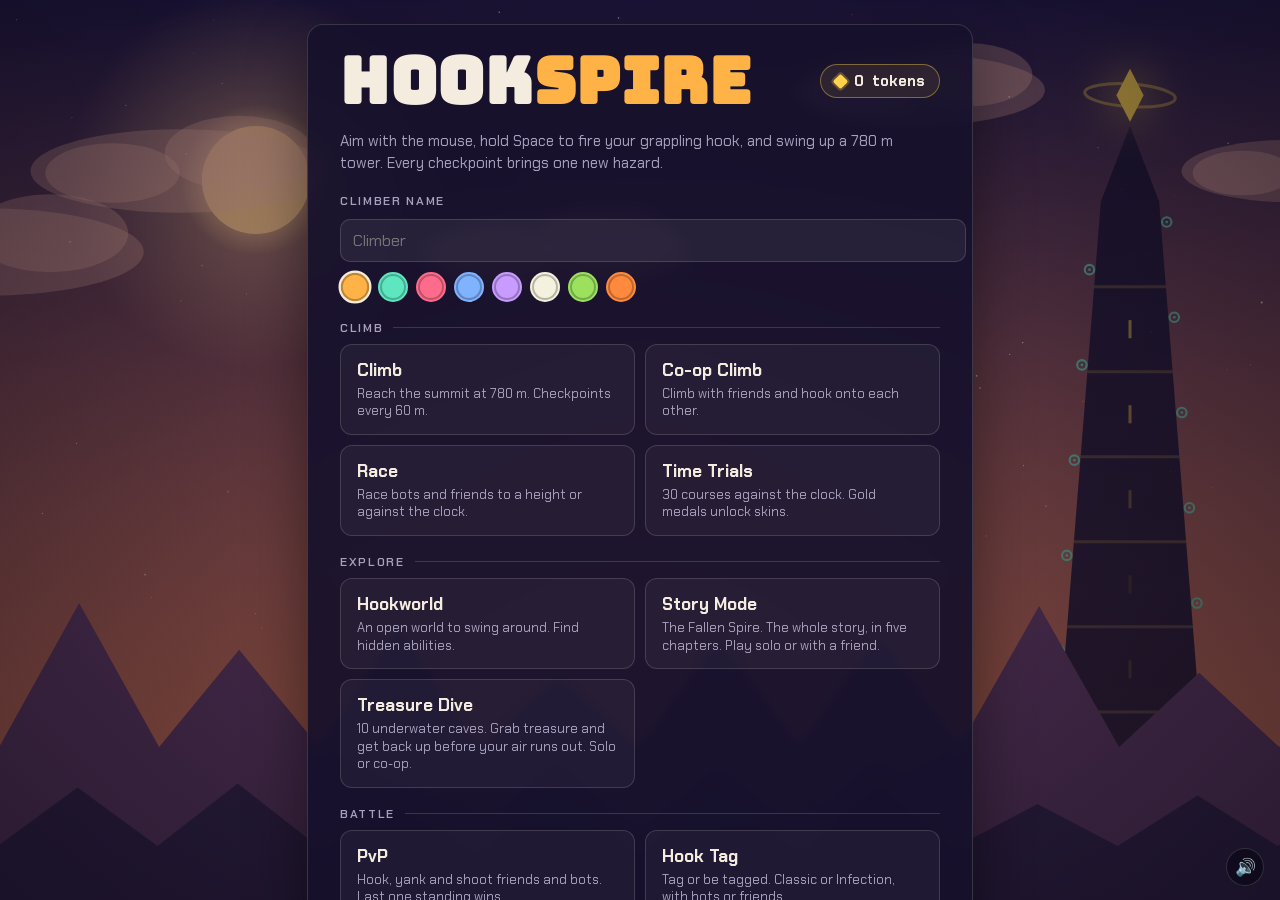
==== hookspire/index.html @ ca43b6df "Treasure Dive: 10 generated underwater caves, air, fish, eels, currents, cave-ins, co-op, Pearls, Pe" ====
<!doctype html>
<html lang="en">
<head>
<meta charset="utf-8">
<meta name="viewport" content="width=device-width,initial-scale=1,viewport-fit=cover">
<style>[hidden]{display:none!important}body{margin:0}</style>
</head>
<body>
<title>Hookspire</title>
<link rel="preconnect" href="https://fonts.googleapis.com">
<link rel="preconnect" href="https://fonts.gstatic.com" crossorigin>
<link rel="stylesheet" href="https://fonts.googleapis.com/css2?family=Bungee&family=Chakra+Petch:wght@400;500;600;700&display=swap">
<style>
/* Layout: one full-screen canvas tower, a thin HUD on top, and a single overlay card for menus. */
:root {
  --ink: #f3ecdf;
  --dim: #a8a1bd;
  --night: #120f24;
  --panel: rgba(22, 17, 44, 0.92);
  --line: rgba(243, 236, 223, 0.16);
  --rope: #ffb347;
  --mint: #5ee6c1;
  --gold: #ffd34d;
  --danger: #ff5a6e;
  --display: 'Bungee', Impact, 'Arial Black', sans-serif;
  --ui: 'Chakra Petch', ui-sans-serif, system-ui, sans-serif;
  color-scheme: dark;
}
html, body { height: 100%; }
body { background: var(--night); color: var(--ink); font-family: var(--ui); font-size: 15px; overflow: hidden; }
#game { position: fixed; inset: 0; width: 100%; height: 100%; display: block; outline: none; cursor: crosshair; }

/* HUD */
#hud { position: fixed; inset: 0; pointer-events: none; }
.hud-tl { position: absolute; top: calc(14px + env(safe-area-inset-top, 0px)); left: calc(18px + env(safe-area-inset-left, 0px)); display: grid; gap: 4px; }
.alt { font-family: var(--display); font-size: 46px; line-height: 1; color: var(--rope); font-variant-numeric: tabular-nums; text-shadow: 0 2px 0 rgba(0,0,0,.35); }
.alt small { font-size: 22px; margin-left: 4px; color: var(--ink); }
.sub { color: var(--dim); font-size: 14px; font-variant-numeric: tabular-nums; letter-spacing: .02em; }
.tokline { display: flex; align-items: center; gap: 7px; font-weight: 700; font-size: 16px; font-variant-numeric: tabular-nums; }
.coin { display: inline-block; width: 11px; height: 11px; background: var(--gold); transform: rotate(45deg); border-radius: 2px; box-shadow: 0 0 0 2px rgba(255,211,77,.25); flex: none; }
.hud-tr { position: absolute; top: calc(16px + env(safe-area-inset-top, 0px)); right: calc(18px + env(safe-area-inset-right, 0px)); display: grid; gap: 10px; justify-items: end; text-align: right; }
.zone { text-transform: uppercase; letter-spacing: .14em; font-weight: 600; font-size: 13px; color: var(--ink); }
.team { display: grid; gap: 4px; font-size: 14px; }
.team-row { display: flex; gap: 8px; align-items: center; justify-content: flex-end; font-variant-numeric: tabular-nums; }
.team-row .muted { color: var(--dim); }
.dot { width: 10px; height: 10px; border-radius: 50%; flex: none; }
.race-top { position: absolute; top: calc(16px + env(safe-area-inset-top, 0px)); left: 50%; transform: translateX(-50%); background: rgba(10, 8, 24, .62); border: 1px solid var(--line); border-radius: 999px; padding: 6px 16px; font-weight: 600; font-variant-numeric: tabular-nums; white-space: nowrap; }
.hint { position: absolute; left: 50%; transform: translateX(-50%); bottom: calc(14px + env(safe-area-inset-bottom, 0px)); background: rgba(10, 8, 24, .62); border: 1px solid var(--line); border-radius: 999px; padding: 7px 16px; font-size: 13px; color: var(--dim); white-space: nowrap; transition: opacity 1.2s; max-width: calc(100% - 32px); overflow: hidden; text-overflow: ellipsis; }
.hint b { color: var(--ink); font-weight: 600; }
.hint.faded { opacity: .35; }
#banner, #wbanner { position: absolute; top: 22%; left: 0; right: 0; text-align: center; font-family: var(--display); font-size: clamp(26px, 5vw, 46px); color: var(--ink); text-shadow: 0 3px 0 rgba(0,0,0,.4); opacity: 0; transition: opacity .5s; padding-inline: 16px; }
#banner small, #wbanner small { display: block; font-family: var(--ui); font-size: 15px; letter-spacing: .18em; text-transform: uppercase; color: var(--rope); margin-bottom: 6px; }
#banner .detail, #wbanner .detail { display: block; font-family: var(--ui); font-size: 16px; font-weight: 500; color: var(--ink); margin-top: 8px; letter-spacing: 0; text-transform: none; }
#banner.show, #wbanner.show { opacity: 1; }

/* Overlay */
#overlay { position: fixed; inset: 0; display: grid; place-items: center; overflow-y: auto; background: radial-gradient(ellipse at 50% 40%, rgba(18,15,36,.2), rgba(8,6,18,.65)); padding-block: 24px; padding-left: max(16px, env(safe-area-inset-left, 0px)); padding-right: max(16px, env(safe-area-inset-right, 0px)); }
.panel { width: min(600px, 100%); background: var(--panel); border: 1px solid var(--line); border-radius: 16px; padding: 26px clamp(18px, 4vw, 32px); display: grid; gap: 18px; box-shadow: 0 24px 60px rgba(0,0,0,.45); backdrop-filter: blur(6px); }
.panel.wide { width: min(880px, 100%); }
.head-row { display: flex; flex-wrap: wrap; align-items: center; justify-content: space-between; gap: 12px; }
.logo { font-family: var(--display); font-size: clamp(42px, 9vw, 64px); line-height: .95; margin: 0; letter-spacing: .01em; }
.logo span { color: var(--rope); }
h2 { font-family: var(--display); font-weight: 400; font-size: 28px; margin: 0; text-wrap: balance; }
p { margin: 0; line-height: 1.5; color: var(--dim); max-width: 64ch; }
.tok { display: inline-flex; align-items: center; gap: 8px; padding: 6px 14px; border-radius: 999px; border: 1px solid rgba(255,211,77,.4); background: rgba(255,211,77,.08); font-weight: 700; font-variant-numeric: tabular-nums; }
.profile { display: grid; gap: 10px; }
label, .label { font-size: 12px; letter-spacing: .14em; text-transform: uppercase; color: var(--dim); font-weight: 600; }
input[type=text] { font: inherit; font-size: 16px; color: var(--ink); background: rgba(255,255,255,.06); border: 1px solid var(--line); border-radius: 10px; padding: 10px 12px; width: 100%; }
input[type=text]:focus-visible { outline: 2px solid var(--mint); outline-offset: 1px; }
.swatches { display: flex; flex-wrap: wrap; gap: 8px; }
.swatch { width: 30px; height: 30px; border-radius: 50%; border: 2px solid transparent; cursor: pointer; padding: 0; box-shadow: inset 0 0 0 2px rgba(0,0,0,.25); }
.swatch[aria-checked=true] { border-color: var(--ink); transform: scale(1.1); }
.modes { display: grid; grid-template-columns: repeat(3, minmax(0, 1fr)); gap: 10px; }
.modes.two { grid-template-columns: repeat(2, minmax(0, 1fr)); }
@media (max-width: 560px) { .modes { grid-template-columns: repeat(2, minmax(0, 1fr)); } }
@media (max-width: 400px) { .modes, .modes.two { grid-template-columns: 1fr; } }
button { font: inherit; color: var(--ink); cursor: pointer; }
button:focus-visible { outline: 2px solid var(--mint); outline-offset: 2px; }
.mode { text-align: left; display: grid; gap: 4px; align-content: start; padding: 14px 16px; border-radius: 12px; border: 1px solid var(--line); background: rgba(255,255,255,.04); transition: border-color .15s, background .15s; }
.mode b { font-size: 17px; font-weight: 700; }
.mode small { color: var(--dim); font-size: 13px; line-height: 1.35; }
.mode:not(:disabled):hover { border-color: var(--mint); background: rgba(94,230,193,.08); }
.mode.shop:not(:disabled):hover { border-color: var(--gold); background: rgba(255,211,77,.08); }
.mode.soon { border-style: dashed; opacity: .6; cursor: default; position: relative; }
.mode.soon .badge { justify-self: start; font-size: 11px; font-weight: 700; letter-spacing: .1em; text-transform: uppercase; padding: 2px 8px; border-radius: 999px; background: rgba(199,155,255,.18); color: #d9c2ff; border: 1px solid rgba(199,155,255,.4); }
.links { display: flex; flex-wrap: wrap; gap: 6px 18px; }
.setgrid { display: grid; grid-template-columns: minmax(0, 1fr) auto; gap: 10px 16px; align-items: center; }
.setgrid input[type=range] { width: min(260px, 50vw); accent-color: var(--mint); }
.keygrid { display: grid; grid-template-columns: minmax(0, 1fr) auto; gap: 6px 16px; align-items: center; }
.keygrid .keybtn { min-width: 92px; padding: 6px 12px; border-radius: 8px; border: 1px solid var(--line); background: rgba(255,255,255,.06); font-weight: 700; font-variant-numeric: tabular-nums; }
.keygrid .keybtn.wait { border-color: var(--gold); color: var(--gold); }
.keygrid .keybtn.changed { border-color: rgba(94,230,193,.6); }
.mutepill { position: fixed; right: calc(16px + env(safe-area-inset-right, 0px)); bottom: calc(14px + env(safe-area-inset-bottom, 0px)); z-index: 45; width: 38px; height: 38px; border-radius: 50%; border: 1px solid var(--line); background: rgba(10,8,24,.7); color: var(--ink); font-size: 17px; display: grid; place-items: center; cursor: pointer; }
.mutepill:hover { border-color: var(--mint); }
.msec { display: grid; gap: 8px; }
.msec > .label { display: flex; align-items: center; gap: 10px; }
.msec > .label::after { content: ''; flex: 1; height: 1px; background: var(--line); }
.lastplay { justify-self: start; }
.helpgrid { display: grid; grid-template-columns: auto minmax(0, 1fr); gap: 8px 14px; align-items: baseline; }
.helpgrid kbd, .helpgrid .k { justify-self: end; font-family: var(--ui); font-weight: 700; font-size: 13px; padding: 3px 9px; border-radius: 7px; border: 1px solid var(--line); background: rgba(255,255,255,.07); white-space: nowrap; }
.helptips { margin: 0; padding-left: 18px; color: var(--dim); display: grid; gap: 4px; line-height: 1.45; }
/* story mode */
.snodes { display: grid; grid-template-columns: repeat(auto-fill, minmax(190px, 1fr)); gap: 10px; }
.snode { text-align: left; display: grid; gap: 4px; padding: 12px 14px; border-radius: 12px; border: 1px solid var(--line); background: rgba(255,255,255,.04); position: relative; }
.snode:not(:disabled):hover { border-color: var(--mint); background: rgba(94,230,193,.08); }
.snode.boss { border-color: rgba(199,155,255,.5); background: rgba(199,155,255,.07); }
.snode.locked { opacity: .5; }
.snode b { font-size: 15px; }
.snode small { color: var(--dim); font-size: 12px; }
.sstars { color: var(--gold); letter-spacing: .12em; font-size: 15px; }
.srow { display: flex; gap: 10px; align-items: center; color: var(--dim); font-size: 15px; }
.srow.on { color: var(--ink); }
.sstar { font-size: 24px; color: var(--gold); width: 28px; text-align: center; }
.chlock { padding: 12px 14px; border-radius: 12px; border: 1px dashed var(--line); color: var(--dim); font-size: 14px; }
#dlg { position: fixed; left: 50%; transform: translateX(-50%); bottom: calc(20px + env(safe-area-inset-bottom, 0px)); width: min(720px, calc(100% - 32px)); z-index: 55; display: grid; grid-template-columns: 84px minmax(0, 1fr); gap: 14px; align-items: center; padding: 14px 16px; border-radius: 16px; background: rgba(16,12,34,.95); border: 1px solid var(--line); box-shadow: 0 18px 40px rgba(0,0,0,.5); cursor: pointer; }
#dlg canvas { width: 84px; height: 84px; border-radius: 12px; border: 1px solid var(--line); }
#dlg b { font-size: 15px; letter-spacing: .02em; }
#dlg p { color: var(--ink); font-size: 16px; line-height: 1.45; margin: 4px 0 0; max-width: none; }
#dlg .more { justify-self: end; grid-column: 2; color: var(--dim); font-size: 12px; font-weight: 700; }
#radio { position: fixed; left: calc(18px + env(safe-area-inset-left, 0px)); top: calc(130px + env(safe-area-inset-top, 0px)); width: min(380px, calc(100% - 36px)); z-index: 35; display: grid; grid-template-columns: 52px minmax(0, 1fr); gap: 10px; align-items: center; padding: 10px 12px; border-radius: 12px; background: rgba(16,12,34,.85); border: 1px solid var(--line); pointer-events: none; }
#radio canvas { width: 52px; height: 52px; border-radius: 9px; }
#radio b { font-size: 13px; } #radio p { margin: 2px 0 0; font-size: 14px; color: var(--ink); line-height: 1.35; }
/* touch controls */
body.touch { -webkit-user-select: none; user-select: none; -webkit-touch-callout: none; touch-action: manipulation; }
body.touch #game { touch-action: none; }
body.touch .hint { display: none; }
#touch { position: fixed; inset: 0; pointer-events: none; z-index: 30; }
#touch .tstick { position: absolute; left: calc(26px + env(safe-area-inset-left, 0px)); bottom: calc(26px + env(safe-area-inset-bottom, 0px)); width: 150px; height: 150px; border-radius: 50%; background: rgba(10,8,24,.35); border: 2px solid rgba(243,236,223,.25); pointer-events: auto; touch-action: none; }
#touch .tknob { position: absolute; left: 50%; top: 50%; width: 64px; height: 64px; margin: -32px 0 0 -32px; border-radius: 50%; background: rgba(243,236,223,.35); border: 2px solid rgba(243,236,223,.6); pointer-events: none; }
#touch .tpad { position: absolute; right: calc(20px + env(safe-area-inset-right, 0px)); bottom: calc(22px + env(safe-area-inset-bottom, 0px)); display: grid; grid-template-columns: repeat(2, auto); gap: 10px; justify-items: end; }
#touch .tside { position: absolute; right: calc(14px + env(safe-area-inset-right, 0px)); top: 50%; transform: translateY(-50%); display: grid; gap: 8px; }
#touch .tab { position: absolute; left: 50%; transform: translateX(-50%); bottom: calc(18px + env(safe-area-inset-bottom, 0px)); display: flex; gap: 8px; }
#touch button { pointer-events: auto; touch-action: none; border-radius: 50%; border: 2px solid rgba(243,236,223,.4); background: rgba(10,8,24,.55); color: var(--ink); font: 700 13px var(--ui); display: grid; place-items: center; text-align: center; line-height: 1.05; padding: 4px; }
#touch button.big { width: 76px; height: 76px; font-size: 14px; }
#touch button.mid { width: 60px; height: 60px; }
#touch button.sm { width: 46px; height: 46px; font-size: 16px; }
#touch button.ab { width: 54px; height: 54px; border-radius: 14px; font-size: 11px; }
#touch button.ab b { display: block; font-size: 15px; }
#touch button.on { background: rgba(94,230,193,.35); border-color: var(--mint); }
#touch button.blast { border-color: #ff9a3d; color: #ffd9b0; }
#touch button.blast.ready { background: rgba(255,154,61,.45); box-shadow: 0 0 18px #ff9a3d; color: #fff; }
#touch .tturn { position: absolute; inset: auto 0 45% 0; text-align: center; font: 700 16px var(--ui); color: var(--ink); text-shadow: 0 2px 6px #000; }
body.touch .mutepill { display: none; }
@media (max-height: 460px) { #touch .tstick { width: 124px; height: 124px; } #touch button.big { width: 64px; height: 64px; } #touch button.ab { width: 46px; height: 46px; } }
textarea.savebox { font: 12px/1.4 ui-monospace, Menlo, Consolas, monospace; color: var(--ink); background: rgba(255,255,255,.06); border: 1px solid var(--line); border-radius: 10px; padding: 10px 12px; width: 100%; resize: vertical; min-height: 70px; word-break: break-all; }
.stats { display: flex; flex-wrap: wrap; gap: 8px 22px; margin: 0; }
.stats div { display: grid; gap: 2px; }
.stats dt { font-size: 11px; letter-spacing: .14em; text-transform: uppercase; color: var(--dim); }
.stats dd { margin: 0; font-family: var(--display); font-size: 22px; font-variant-numeric: tabular-nums; }
.row { display: flex; flex-wrap: wrap; gap: 10px; align-items: center; }
.btn { padding: 11px 18px; border-radius: 10px; border: 1px solid var(--line); background: rgba(255,255,255,.06); font-weight: 600; }
.btn:hover:not(:disabled) { background: rgba(255,255,255,.12); }
.btn.primary { background: var(--rope); color: #24170a; border-color: transparent; }
.btn.primary:hover:not(:disabled) { background: #ffc46e; }
.btn:disabled { opacity: .45; cursor: default; }
.link { background: none; border: 0; padding: 0; color: var(--mint); text-decoration: underline; text-underline-offset: 3px; justify-self: start; font-size: 14px; }
.note { font-size: 13px; color: var(--dim); }
.code-box { display: flex; flex-wrap: wrap; align-items: center; gap: 12px; padding: 14px 16px; border-radius: 12px; border: 1px dashed var(--line); }
.code { font-family: var(--display); font-size: 28px; letter-spacing: .12em; user-select: all; }
.join { display: grid; grid-template-columns: minmax(0, 1fr) auto; gap: 8px; align-items: end; }
.join label { grid-column: 1 / -1; }
.err { color: var(--danger); font-size: 14px; }
.seg { display: flex; flex-wrap: wrap; gap: 6px; }
.seg button { padding: 8px 14px; border-radius: 999px; border: 1px solid var(--line); background: rgba(255,255,255,.04); font-weight: 600; font-size: 14px; }
.seg button[aria-pressed=true] { background: var(--mint); color: #0d2a22; border-color: transparent; }
.field { display: grid; gap: 8px; }
.list { display: grid; gap: 6px; margin: 0; padding: 0; list-style: none; }
.list li { display: grid; grid-template-columns: 40px 12px minmax(0, 1fr) auto; gap: 10px; align-items: center; padding: 8px 12px; border-radius: 10px; background: rgba(255,255,255,.04); font-variant-numeric: tabular-nums; }
.list li.me { background: rgba(255,179,71,.12); }
.list .place { font-family: var(--display); font-size: 16px; color: var(--dim); }
.list .res { color: var(--dim); }
.legend { display: grid; gap: 10px; margin: 0; padding: 0; list-style: none; }
.legend li { display: grid; grid-template-columns: 28px minmax(0, 1fr); gap: 12px; align-items: center; color: var(--dim); line-height: 1.4; }
.legend li b { color: var(--ink); font-weight: 600; }
.chip { width: 28px; height: 20px; border-radius: 4px; }
.keys { display: grid; grid-template-columns: auto minmax(0, 1fr); gap: 6px 14px; margin: 0; }
.keys dt { font-weight: 700; color: var(--ink); white-space: nowrap; }
.keys dd { margin: 0; color: var(--dim); }
kbd { font-family: var(--ui); font-size: 12px; border: 1px solid var(--line); border-bottom-width: 2px; border-radius: 5px; padding: 1px 6px; background: rgba(255,255,255,.06); color: var(--ink); }

/* Gacha + locker */
.tabs { display: flex; flex-wrap: wrap; gap: 6px; }
.tabs button { padding: 9px 16px; border-radius: 10px; border: 1px solid var(--line); background: rgba(255,255,255,.04); font-weight: 600; }
.tabs button[aria-selected=true] { background: rgba(255,211,77,.14); border-color: var(--gold); }
.machine { display: grid; grid-template-columns: 240px minmax(0, 1fr); gap: 22px; align-items: start; }
@media (max-width: 640px) { .machine { grid-template-columns: minmax(0, 1fr); justify-items: center; } }
.stage { display: grid; gap: 10px; justify-items: center; width: 240px; max-width: 100%; }
.preview { width: 240px; height: 240px; max-width: 100%; border-radius: 14px; border: 2px solid var(--line); background: #1b1533; display: block; }
.result { text-align: center; min-height: 48px; display: grid; gap: 2px; }
.result b { font-size: 18px; }
.result .rar { font-size: 12px; letter-spacing: .16em; text-transform: uppercase; font-weight: 700; }
.odds { list-style: none; margin: 0; padding: 0; display: grid; gap: 4px; }
.odds li { display: flex; justify-content: space-between; gap: 12px; padding: 5px 10px; border-radius: 8px; background: rgba(255,255,255,.04); font-variant-numeric: tabular-nums; font-size: 14px; }
.side { display: grid; gap: 14px; min-width: 0; width: 100%; }
.pulls { display: flex; flex-wrap: wrap; gap: 6px; }
.pull { padding: 6px 10px; border-radius: 8px; border: 1px solid; background: rgba(255,255,255,.04); font-size: 13px; font-weight: 600; }
.items { display: grid; grid-template-columns: repeat(auto-fill, minmax(150px, 1fr)); gap: 8px; min-width: 0; width: 100%; }
.item { text-align: left; display: grid; gap: 2px; padding: 10px 12px; border-radius: 10px; border: 1px solid var(--line); border-left-width: 4px; background: rgba(255,255,255,.04); }
.item small { font-size: 11px; letter-spacing: .12em; text-transform: uppercase; font-weight: 700; }
.item[aria-pressed=true] { background: rgba(94,230,193,.14); outline: 2px solid var(--mint); }
.item:disabled { opacity: .45; cursor: default; }
.titled { color: var(--gold); font-weight: 700; letter-spacing: .04em; margin: 0; }
.strip { display: block; height: 6px; border-radius: 3px; margin-top: 4px; }
/* Achievements */
.achbar { height: 8px; border-radius: 4px; background: rgba(255,255,255,.1); overflow: hidden; }
.achbar i { display: block; height: 100%; background: linear-gradient(90deg, var(--mint), var(--gold)); }
.achlist { list-style: none; margin: 0; padding: 0 4px 0 0; display: grid; gap: 6px; max-height: min(58vh, 620px); overflow-y: auto; }
.achrow { display: grid; grid-template-columns: 56px minmax(0, 1fr) auto; gap: 14px; align-items: center; padding: 10px 14px; border-radius: 10px; background: rgba(255,255,255,.05); }
.achrow.locked { background: rgba(255,255,255,.02); }
.achrow.locked .achico { filter: grayscale(1) brightness(.55); }
.achrow.locked .t b { color: var(--dim); }
.achico { width: 56px; height: 56px; border-radius: 8px; display: grid; place-items: center; box-shadow: inset 0 0 0 2px rgba(255,255,255,.18); font-family: var(--display); font-size: 22px; color: rgba(255,255,255,.95); text-shadow: 0 2px 0 rgba(0,0,0,.4); flex: none; }
.achrow .t { display: grid; gap: 3px; min-width: 0; }
.achrow .t b { font-size: 16px; }
.achrow .t span { color: var(--dim); font-size: 14px; line-height: 1.35; }
.achrow .t .rw { font-size: 12px; color: var(--gold); }
.achrow .side { display: grid; gap: 5px; justify-items: end; text-align: right; font-size: 13px; color: var(--dim); min-width: 130px; font-variant-numeric: tabular-nums; }
.tier { font-size: 11px; letter-spacing: .12em; text-transform: uppercase; font-weight: 700; }
.pbar { width: 140px; height: 6px; border-radius: 3px; background: rgba(255,255,255,.12); overflow: hidden; display: block; }
.pbar i { display: block; height: 100%; background: var(--mint); }
@media (max-width: 560px) { .achrow { grid-template-columns: 44px minmax(0, 1fr); } .achrow .achico { width: 44px; height: 44px; font-size: 18px; } .achrow .side { grid-column: 2; justify-items: start; text-align: left; } }
.achtoast { position: fixed; right: calc(16px + env(safe-area-inset-right, 0px)); bottom: calc(16px + env(safe-area-inset-bottom, 0px)); z-index: 50; display: flex; gap: 12px; align-items: center; width: min(340px, calc(100% - 32px)); padding: 12px 14px; border-radius: 12px; background: linear-gradient(180deg, #2a2350, #1a1533); border: 1px solid rgba(255,211,77,.5); box-shadow: 0 16px 40px rgba(0,0,0,.5); transition: opacity .3s, transform .3s; pointer-events: none; }
.achtoast.hide { opacity: 0; transform: translateY(16px); }
/* admin console */
.adm-sec { display: grid; gap: 10px; padding: 14px; border-radius: 12px; border: 1px solid var(--line); background: rgba(255,255,255,.03); }
.adm-sec h3 { margin: 0; font-size: 13px; letter-spacing: .14em; text-transform: uppercase; color: #ff6b7d; }
.adm-in { font: inherit; font-size: 16px; color: var(--ink); background: rgba(255,255,255,.06); border: 1px solid var(--line); border-radius: 10px; padding: 9px 12px; width: 140px; }
.adm-in.wide { width: min(260px, 100%); }
.seg.small button { padding: 6px 11px; font-size: 13px; }
.kick { margin-left: auto; padding: 3px 10px; border-radius: 999px; border: 1px solid rgba(255,90,110,.6); background: rgba(255,90,110,.12); color: #ffb3bd; font-size: 12px; font-weight: 700; pointer-events: auto; }
.kick:hover { background: rgba(255,90,110,.25); }
.tpick { display: inline-flex; gap: 4px; margin-left: auto; pointer-events: auto; }
.tpick button { padding: 3px 10px; border-radius: 999px; border: 1px solid var(--line); background: rgba(255,255,255,.05); color: var(--ink); font-size: 12px; font-weight: 700; }
.tpick button[aria-pressed=true] { color: #12101f; border-color: transparent; }
.tlabel { margin-left: auto; font-size: 12px; font-weight: 700; padding: 3px 10px; border-radius: 999px; border: 1px solid var(--line); }
.adm-badge { position: fixed; left: 50%; transform: translateX(-50%); top: calc(58px + env(safe-area-inset-top, 0px)); z-index: 40; padding: 4px 12px; border-radius: 999px; background: rgba(140,10,30,.75); border: 1px solid #ff3d55; color: #fff; font-size: 12px; font-weight: 700; letter-spacing: .1em; text-transform: uppercase; pointer-events: none; }
.notice { position: fixed; top: calc(18px + env(safe-area-inset-top, 0px)); left: 50%; transform: translateX(-50%); z-index: 60; max-width: calc(100% - 32px); padding: 10px 16px; border-radius: 12px; background: #2a1020; border: 1px solid #ff5a6e; color: var(--ink); font-weight: 600; box-shadow: 0 12px 30px rgba(0,0,0,.45); pointer-events: none; }
#m-logo { cursor: default; user-select: none; }
.kroster { position: absolute; left: calc(18px + env(safe-area-inset-left, 0px)); top: calc(150px + env(safe-area-inset-top, 0px)); display: grid; gap: 4px; pointer-events: auto; width: 236px; }
.krow { display: grid; grid-template-columns: 16px 22px minmax(0, 1fr) auto; gap: 6px; align-items: center; padding: 4px 8px; border-radius: 8px; background: rgba(10,8,24,.62); border: 1px solid var(--line); font-size: 13px; cursor: pointer; color: var(--ink); text-align: left; }
.krow[aria-current=true] { border-color: var(--gold); background: rgba(60,45,10,.7); }
.krow.dead { opacity: .35; cursor: default; }
.krow .kg { font-size: 18px; line-height: 1; }
.krow .khp { height: 4px; border-radius: 2px; background: rgba(255,255,255,.15); margin-top: 3px; overflow: hidden; }
.krow .khp i { display: block; height: 100%; background: var(--mint); }
.krow .kord { font-size: 11px; font-weight: 700; padding: 2px 7px; border-radius: 999px; border: 1px solid var(--line); background: rgba(255,255,255,.08); letter-spacing: .04em; }
.krow .kord.attack { color: #ff8a9a; } .krow .kord.guard { color: #7fb2ff; } .krow .kord.follow { color: #ffd34d; } .krow .kord.hold { color: #c79bff; } .krow .kord.spot { color: #5ee6c1; } .krow .kord.hunt { color: #ff5a6e; }
.kall { justify-self: start; padding: 4px 10px; border-radius: 999px; border: 1px solid var(--line); background: rgba(10,8,24,.75); color: var(--ink); font-size: 12px; font-weight: 700; cursor: pointer; }
.kmenu { position: absolute; z-index: 5; pointer-events: auto; display: grid; gap: 3px; padding: 8px; min-width: 210px; border-radius: 10px; background: rgba(16,12,34,.96); border: 1px solid var(--line); box-shadow: 0 12px 30px rgba(0,0,0,.45); }
.kmenu .kmh { font-size: 11px; letter-spacing: .12em; text-transform: uppercase; color: var(--dim); font-weight: 700; padding: 2px 6px 4px; }
.kmenu button { display: grid; grid-template-columns: 22px minmax(0, 1fr) auto; gap: 8px; align-items: center; text-align: left; padding: 6px 8px; border-radius: 7px; border: 0; background: transparent; color: var(--ink); font-size: 13px; cursor: pointer; }
.kmenu button:hover, .kmenu button:focus-visible { background: rgba(255,255,255,.09); }
.kmenu button small { color: var(--dim); font-size: 11px; }
.kmenu button .kk { font-weight: 700; color: var(--dim); font-size: 11px; }
.ktable { display: grid; grid-template-columns: auto auto auto minmax(0, 1fr); gap: 6px 14px; font-size: 14px; align-items: baseline; }
.ktable .kg { font-size: 20px; }
@media (max-width: 640px) { .kroster { width: 190px; top: 130px; } .ktable { grid-template-columns: auto minmax(0, 1fr); } .ktable .kx { display: none; } }
.adm-main { display: grid; gap: 14px; }
.adm-main[hidden], #adm-lock[hidden] { display: none; }
.achtoast .achico { width: 48px; height: 48px; font-size: 20px; }
.attxt { display: grid; gap: 2px; min-width: 0; }
.attxt b { font-size: 15px; }
.attxt span:last-child { font-size: 13px; color: var(--dim); }
@media (prefers-reduced-motion: reduce) { .achtoast { transition: none; } }
/* Hookworld */
#whud { position: fixed; inset: 0; pointer-events: none; }
.region { font-family: var(--display); font-size: 26px; line-height: 1.1; text-shadow: 0 2px 0 rgba(0,0,0,.35); }
.slots { position: absolute; left: 50%; transform: translateX(-50%); bottom: calc(60px + env(safe-area-inset-bottom, 0px)); display: flex; gap: 10px; }
.slot { width: 108px; padding: 8px 10px; border-radius: 12px; background: rgba(10,8,24,.72); border: 1px solid var(--line); display: grid; gap: 4px; }
.slot .k { font-family: var(--display); font-size: 13px; color: var(--dim); }
.slot .nm { font-size: 14px; font-weight: 700; white-space: nowrap; overflow: hidden; text-overflow: ellipsis; }
.slot .bar { height: 5px; border-radius: 3px; background: rgba(255,255,255,.12); overflow: hidden; display: block; }
.slot .bar i { display: block; height: 100%; }
.slot.active { border-color: var(--gold); }
.slot.empty { opacity: .5; }
.hp { display: flex; gap: 4px; align-items: center; }
.hp i { width: 20px; height: 8px; border-radius: 4px; background: var(--danger); box-shadow: 0 1px 0 rgba(0,0,0,.35); }
.hp i.off { background: rgba(255,255,255,.2); }
.ult { position: absolute; left: 50%; transform: translateX(-50%); bottom: calc(132px + env(safe-area-inset-bottom, 0px)); display: flex; gap: 10px; align-items: center; background: rgba(10,8,24,.72); border: 1px solid var(--line); border-radius: 999px; padding: 6px 14px; font-weight: 700; font-size: 14px; white-space: nowrap; }
.ult .k { font-family: var(--display); color: var(--dim); }
.ult .bar { width: 140px; height: 6px; border-radius: 3px; background: rgba(255,255,255,.12); overflow: hidden; display: block; }
.ult .bar i { display: block; height: 100%; background: var(--gold); }
.ult.ready { border-color: var(--gold); box-shadow: 0 0 18px rgba(255,211,77,.35); }
.ablist { display: grid; gap: 8px; }
.abrow { display: flex; flex-wrap: wrap; align-items: center; justify-content: space-between; gap: 10px; padding: 12px 14px; border-radius: 12px; background: rgba(255,255,255,.04); }
.abrow .txt { display: grid; gap: 2px; min-width: 0; flex: 1 1 240px; }
.abrow .txt b { font-size: 16px; }
.abrow .txt span { color: var(--dim); font-size: 14px; }
.map { width: 100%; height: auto; border-radius: 12px; display: block; background: #0d0a18; }
.minimap { width: 220px; height: auto; border-radius: 10px; border: 1px solid var(--line); background: #0d0a18; display: block; box-shadow: 0 6px 18px rgba(0,0,0,.35); }
@media (max-width: 640px) { .minimap { width: 150px; } }
@media (prefers-reduced-motion: reduce) { #banner, #wbanner, .hint, .mode { transition: none; } }
</style>

<canvas id="game" tabindex="0" aria-label="Hookspire game view"></canvas>

<div id="hud" hidden>
  <div class="hud-tl">
    <div class="alt"><span id="h-alt">0</span><small>m</small></div>
    <div class="sub" id="h-sub">Best 0 m</div>
    <div class="tokline"><span class="coin"></span><span id="h-tok">0</span></div>
  </div>
  <div class="race-top" id="h-race" hidden></div>
  <div class="hud-tr">
    <div class="zone" id="h-zone">The Footholds</div>
    <div class="team" id="h-team"></div>
  </div>
  <div id="banner"></div>
  <div class="hint" id="h-hint"><b>H</b> help · <b>Mouse</b> aim · <b>Hold Space</b> hook · <b>W</b> reel in / jump · <b>S</b> let out · <b>A / D</b> swing · <b>R</b> checkpoint · <b>Esc</b> pause</div>
</div>

<div id="whud" hidden>
  <div class="hud-tl">
    <div class="region" id="w-region">Sunny Meadow</div>
    <div class="hp" id="w-hp" role="img" aria-label="Health 5 of 5"></div>
    <div class="tokline"><span class="coin"></span><span id="w-tok">0</span></div>
    <div class="sub" id="w-found">Abilities found: 0</div>
  </div>
  <div class="hud-tr"><canvas class="minimap" id="w-mini" width="440" height="220" hidden aria-label="Arena minimap"></canvas><div class="team" id="w-team"></div></div>
  <div id="wbanner"></div>
  <div class="race-top" id="t-timer" hidden></div>
  <div class="hint" id="t-hint" hidden><b>H</b> help · <b>Mouse</b> aim · <b>Space</b> hook · <b>W / S</b> reel · <b>A / D</b> swing · <b>R</b> restart · <b>Esc</b> pause</div>
  <div class="ult" id="w-ult" hidden><span class="k">Q</span><span id="w-ult-name"></span><span class="bar"><i id="w-ult-bar"></i></span></div>
  <div class="slots" id="w-slots"></div>
  <div class="hint" id="g-hint" hidden><b>H</b> help · <b>Mouse</b> aim · <b>Space</b> hook · <b>W</b> reel / jump · <b>E</b> tag shot when you're IT · <b>1–5</b> abilities · <b>M</b> map · <b>Esc</b> pause</div>
  <div class="kroster" id="k-roster" hidden></div>
  <div class="kmenu" id="k-menu" hidden></div>
  <div class="hint" id="k-hint" hidden><b>H</b> help · <b>Mouse</b> aim · <b>Space</b> hook · <b>E</b> attack · <b>Q</b> piece move · <b>1–8 / Tab</b> switch · <b>O</b> order all · <b>M</b> map</div>
  <div class="hint" id="r-hint" hidden><b>H</b> help · <b>Mouse</b> aim · <b>Space</b> hook · <b>W</b> reel / jump / yank · <b>E</b> use item · <b>R</b> back to last gate · <b>1–5</b> abilities · <b>M</b> map · <b>Esc</b> pause</div>
  <div class="hint" id="c-hint" hidden><b>H</b> help · <b>Mouse</b> aim · <b>Space</b> hook · <b>W</b> reel / jump / yank a hooked enemy · <b>1–5</b> abilities · <b>M</b> map · <b>Esc</b> pause</div>
  <div class="hint" id="p-hint" hidden><b>H</b> help · <b>Mouse</b> aim · <b>Space</b> hook · <b>W</b> reel / yank a hooked player · <b>E</b> shoot · <b>Q</b> ultimate · <b>1–5</b> abilities · <b>Esc</b> pause</div>
  <div class="hint" id="w-hint"><b>H</b> help · <b>Mouse</b> aim · <b>Space</b> hook · <b>W</b> reel / jump · <b>S</b> let out · <b>A / D</b> swing · <b>1–5</b> abilities · <b>Tab</b> equip · <b>M</b> map · <b>R</b> campfire · <b>Esc</b> pause</div>
</div>

<div id="overlay">
  <section class="panel" id="scr-menu">
    <div class="head-row">
      <h1 class="logo" id="m-logo">Hook<span>spire</span></h1>
      <span class="tok"><span class="coin"></span><span id="m-tokens">0</span> tokens</span>
    </div>
    <p>Aim with the mouse, hold Space to fire your grappling hook, and swing up a 780 m tower. Every checkpoint brings one new hazard.</p>
    <div class="profile">
      <label for="name">Climber name</label>
      <input type="text" id="name" maxlength="16" placeholder="Climber" autocomplete="off" spellcheck="false">
      <p class="titled" id="m-title" hidden></p>
      <div class="swatches" id="swatches" role="radiogroup" aria-label="Climber color"></div>
    </div>
    <button class="btn primary lastplay" id="m-last" hidden></button>
    <div class="msec"><span class="label">Climb</span>
      <div class="modes two">
        <button class="mode" id="m-solo"><b>Climb</b><small>Reach the summit at 780 m. Checkpoints every 60 m.</small></button>
        <button class="mode" id="m-coop"><b>Co-op Climb</b><small>Climb with friends and hook onto each other.</small></button>
        <button class="mode" id="m-race"><b>Race</b><small>Race bots and friends to a height or against the clock.</small></button>
        <button class="mode" id="m-trial"><b>Time Trials</b><small>30 courses against the clock. Gold medals unlock skins.</small></button>
      </div>
    </div>
    <div class="msec"><span class="label">Explore</span>
      <div class="modes two">
        <button class="mode" id="m-world"><b>Hookworld</b><small>An open world to swing around. Find hidden abilities.</small></button>
        <button class="mode" id="m-story"><b>Story Mode</b><small>The Fallen Spire. The whole story, in five chapters. Play solo or with a friend.</small></button>
        <button class="mode" id="m-dive"><b>Treasure Dive</b><small>10 underwater caves. Grab treasure and get back up before your air runs out. Solo or co-op.</small></button>
        <button class="mode" id="m-train" hidden><b>Training Arena</b><small>Spend Grit on upgrades and run drills to earn more.</small></button>
      </div>
    </div>
    <div class="msec"><span class="label">Battle</span>
      <div class="modes two">
        <button class="mode" id="m-pvp"><b>PvP</b><small>Hook, yank and shoot friends and bots. Last one standing wins.</small></button>
        <button class="mode" id="m-tag"><b>Hook Tag</b><small>Tag or be tagged. Classic or Infection, with bots or friends.</small></button>
        <button class="mode" id="m-ctf"><b>Capture the Flag</b><small>Red vs Blue. Steal their flag and bring it home. First to 3.</small></button>
        <button class="mode" id="m-hr"><b>Hook Racing</b><small>3-lap races on 10 tracks. Boost rings, shortcuts and items. Solo, teams or online.</small></button>
        <button class="mode" id="m-chess"><b>Kingfall</b><small>Real-time chess battle. Command your pieces and take the enemy King.</small></button>
      </div>
    </div>
    <div class="msec"><span class="label">Collection</span>
      <div class="modes">
        <button class="mode shop" id="m-gacha"><b>Gacha</b><small>Spend 5 tokens to spin for hats, colors, ropes, trails and auras.</small></button>
        <button class="mode shop" id="m-locker"><b>Locker</b><small>Equip items and skins you've won.</small></button>
        <button class="mode shop" id="m-ach"><b>Achievements</b><small>30 to earn. Unlock them all for a title.</small></button>
      </div>
    </div>
    <dl class="stats">
      <div><dt>Best height</dt><dd id="s-best">0 m</dd></div>
      <div><dt>Checkpoint</dt><dd id="s-cp">Ground</dd></div>
      <div><dt>Summits</dt><dd id="s-sum">0</dd></div>
      <div><dt>Race wins</dt><dd id="s-wins">0</dd></div>
      <div><dt>Achievements</dt><dd id="s-ach">0/30</dd></div>
    </dl>
    <div class="links"><button class="link" id="b-help">Controls and tower guide</button><button class="link" id="b-settings">Settings</button></div>
    <p class="note">Progress, tokens and items save in this browser on this device. Play with a keyboard and mouse, or with touch on a phone or tablet held sideways.</p>
  </section>

  <section class="panel" id="scr-coop" hidden>
    <h2>Co-op Climb</h2>
    <p id="coop-msg">Start a team and share its code, or type a friend's code to join them.</p>
    <div id="coop-ui" class="profile">
      <div class="row"><button class="btn primary" id="b-create">Create a team</button></div>
      <div class="join">
        <label for="code">Team code</label>
        <input type="text" id="code" maxlength="6" placeholder="e.g. k7rmq" autocomplete="off" spellcheck="false">
        <button class="btn" id="b-join">Join</button>
      </div>
      <p class="err" id="coop-err" hidden></p>
    </div>
    <button class="link" id="b-back-coop">Back</button>
  </section>

  <section class="panel" id="scr-start" hidden>
    <h2 id="start-title">Climb</h2>
    <div id="start-team" class="profile" hidden>
      <div class="code-box">
        <div><div class="label">Team code</div><div class="code" id="team-code"></div></div>
        <button class="btn" id="b-copy">Copy code</button>
      </div>
      <p class="note">Friends open this same page, choose Co-op Climb and enter the code. Everyone climbs the same tower.</p>
      <div class="label">On this team</div>
      <div class="team" id="start-team-list"></div>
    </div>
    <p id="start-msg"></p>
    <div class="row">
      <button class="btn primary" id="b-cont">Continue</button>
      <button class="btn" id="b-fresh">Start from the bottom</button>
    </div>
    <button class="link" id="b-back-start">Back to menu</button>
  </section>

  <section class="panel" id="scr-race" hidden>
    <h2>Race</h2>
    <div class="field"><span class="label">Race type</span><div class="seg" id="r-type"></div></div>
    <div class="field"><span class="label" id="r-goal-label">Goal</span><div class="seg" id="r-goal"></div></div>
    <div class="field"><span class="label">Bots</span><div class="seg" id="r-bots"></div></div>
    <div class="field" id="r-diff-field"><span class="label">Bot difficulty</span><div class="seg" id="r-diff"></div></div>
    <div class="row">
      <button class="btn primary" id="b-race-start">Start race</button>
      <button class="btn" id="b-race-host">Host online race</button>
    </div>
    <div class="join" id="race-join">
      <label for="race-code">Join a friend's race</label>
      <input type="text" id="race-code" maxlength="6" placeholder="Race code" autocomplete="off" spellcheck="false">
      <button class="btn" id="b-race-join">Join</button>
    </div>
    <p class="err" id="race-err" hidden></p>
    <p class="note">Every racer starts at the ground. Winners get tokens: 5 for 1st, 3 for 2nd, 1 for 3rd.</p>
    <button class="link" id="b-back-race">Back to menu</button>
  </section>

  <section class="panel" id="scr-lobby" hidden>
    <h2>Online race</h2>
    <div class="code-box">
      <div><div class="label">Race code</div><div class="code" id="lobby-code"></div></div>
      <button class="btn" id="b-copy2">Copy code</button>
    </div>
    <p id="lobby-settings"></p>
    <div class="label">Racers</div>
    <div class="team" id="lobby-list"></div>
    <p class="note" id="lobby-msg"></p>
    <div class="row">
      <button class="btn primary" id="b-lobby-start">Start race</button>
      <button class="btn" id="b-lobby-leave">Leave</button>
    </div>
  </section>

  <section class="panel" id="scr-results" hidden>
    <h2 id="res-title">Race over</h2>
    <p id="res-sub"></p>
    <ol class="list" id="res-list"></ol>
    <p class="note" id="res-msg"></p>
    <div class="row">
      <button class="btn primary" id="b-res-again">Race again</button>
      <button class="btn" id="b-res-menu">Back to menu</button>
    </div>
  </section>

  <section class="panel" id="scr-summit" hidden>
    <h2>You reached the summit</h2>
    <p id="sum-sub"></p>
    <dl class="stats">
      <div><dt>Climb time</dt><dd id="sum-time">0:00</dd></div>
      <div><dt>Hits taken</dt><dd id="sum-hits">0</dd></div>
      <div><dt>Tokens this climb</dt><dd id="sum-tok">0</dd></div>
    </dl>
    <p class="note">The tokens on the tower are back for your next climb.</p>
    <div class="row">
      <button class="btn primary" id="b-sum-gacha">Spend tokens</button>
      <button class="btn" id="b-sum-again">Climb again</button>
      <button class="btn" id="b-sum-menu">Back to menu</button>
    </div>
  </section>

  <section class="panel" id="scr-pause" hidden>
    <h2>Paused</h2>
    <p class="note" id="pause-note" hidden>The race clock keeps running while you're paused.</p>
    <div class="row">
      <button class="btn primary" id="b-resume">Resume</button>
      <button class="btn" id="b-cp">Back to checkpoint</button>
      <button class="btn" id="b-regroup" hidden>Regroup with team</button>
    </div>
    <p class="note" id="regroup-note" hidden>Regroup takes you to the highest checkpoint anyone on your team has reached.</p>
    <div class="row" id="pause-rs">
      <button class="btn" id="b-restart">Restart</button>
      <div class="seg" id="pause-diff" aria-label="Bot difficulty"></div>
    </div>
    <p class="note" id="pause-diff-note" hidden>Difficulty changes apply when you restart.</p>
    <div class="field"><span class="label">Switch to another mode</span><div class="seg small" id="pause-modes"></div></div>
    <div class="row">
      <button class="btn" id="b-help2">How to play</button>
      <button class="btn" id="b-settings2">Settings</button>
      <button class="btn" id="b-pause-adm" hidden>Admin</button>
      <button class="btn" id="b-quit">Quit to menu</button>
    </div>
  </section>

  <section class="panel wide" id="scr-mhelp" hidden>
    <div class="head-row"><h2 id="mh-title">How to play</h2><span class="note">Press <b>H</b> any time to open this.</span></div>
    <p id="mh-goal"></p>
    <div class="helpgrid" id="mh-keys"></div>
    <ul class="helptips" id="mh-tips"></ul>
    <button class="btn primary" id="b-mh-close" style="justify-self:start">Got it</button>
  </section>

  <section class="panel wide" id="scr-settings" hidden>
    <h2>Settings</h2>
    <div class="adm-sec">
      <h3 style="color:var(--mint)">Sound</h3>
      <div class="setgrid">
        <label for="set-sfx" style="text-transform:none;letter-spacing:0;font-size:15px">Sound effects</label><input type="range" id="set-sfx" min="0" max="100">
        <label for="set-music" style="text-transform:none;letter-spacing:0;font-size:15px">Music</label><input type="range" id="set-music" min="0" max="100">
        <span>Mute everything</span><div class="seg" id="set-mute"></div>
      </div>
    </div>
    <div class="adm-sec">
      <h3 style="color:var(--mint)">Effects</h3>
      <div class="setgrid">
        <span>Screen shake</span><div class="seg" id="set-shake"></div>
        <span>Particles and trails</span><div class="seg" id="set-fx"></div>
        <span>Touch controls</span><div class="seg" id="set-touch"></div>
      </div>
    </div>
    <div class="adm-sec">
      <h3 style="color:var(--mint)">Controls</h3>
      <p class="note">Click a key, then press the new key. Esc cancels. If the key is already used, the two swap. Arrow keys and 1–8 always work too.</p>
      <div class="keygrid" id="set-keys"></div>
      <div class="row"><button class="btn" id="b-keys-reset">Reset controls</button></div>
    </div>
    <div class="adm-sec">
      <h3 style="color:var(--mint)">Progress</h3>
      <p class="note">Copy a save code to move your progress (tokens, items, skins, medals, abilities, achievements and settings) to another browser, device or Hookspire link. Loading a code replaces the progress on this device.</p>
      <div class="row"><button class="btn" id="b-save-copy">Copy save code</button><span class="note" id="save-msg" role="status"></span></div>
      <textarea class="savebox" id="save-code" rows="3" placeholder="Paste a save code here" spellcheck="false" autocomplete="off" aria-label="Save code"></textarea>
      <div class="row"><button class="btn" id="b-save-load">Load save code</button></div>
    </div>
    <button class="btn primary" id="b-set-back" style="justify-self:start">Done</button>
  </section>

  <section class="panel wide" id="scr-gacha" hidden>
    <div class="head-row">
      <h2>Gacha</h2>
      <span class="tok"><span class="coin"></span><span id="g-tokens">0</span> tokens</span>
    </div>
    <div class="tabs" id="g-tabs" role="tablist" aria-label="Gacha machines"></div>
    <div class="machine">
      <div class="stage">
        <canvas class="preview" id="g-canvas" width="480" height="480"></canvas>
        <div class="result" id="g-result"></div>
      </div>
      <div class="side">
        <p id="g-owned"></p>
        <ul class="odds" id="g-odds"></ul>
        <div class="row">
          <button class="btn primary" id="g-spin1">Spin · 5</button>
          <button class="btn" id="g-spin10">Spin ×10 · 50</button>
        </div>
        <p class="note">Duplicates give tokens back: 2, 2, 3, 4, 6 or 10 by rarity.</p>
        <div class="pulls" id="g-pulls"></div>
      </div>
    </div>
    <div class="row">
      <button class="btn" id="g-locker">Open locker</button>
      <button class="link" id="g-back">Back to menu</button>
    </div>
  </section>

  <section class="panel wide" id="scr-locker" hidden>
    <h2>Locker</h2>
    <div class="tabs" id="l-tabs" role="tablist" aria-label="Item types"></div>
    <div class="machine">
      <div class="stage"><canvas class="preview" id="l-canvas" width="480" height="480"></canvas><p class="note" id="l-count"></p></div>
      <div class="items" id="l-items"></div>
    </div>
    <div class="row">
      <button class="btn" id="l-gacha">Go to gacha</button>
      <button class="link" id="l-back">Back to menu</button>
    </div>
  </section>

  <section class="panel" id="scr-world" hidden>
    <h2>Hookworld</h2>
    <p>An open world to swing around in. Abilities are hidden in hard-to-reach places, and some can only be reached with other abilities. Watch out for watchtowers, turrets and drones.</p>
    <dl class="stats">
      <div><dt>Abilities found</dt><dd id="w-s-ab">0</dd></div>
      <div><dt>Chests opened</dt><dd id="w-s-ch">0</dd></div>
      <div><dt>Campfires lit</dt><dd id="w-s-camp">0</dd></div>
    </dl>
    <div id="w-team-box" class="profile" hidden>
      <div class="code-box">
        <div><div class="label">Team code</div><div class="code" id="w-code"></div></div>
        <button class="btn" id="b-w-copy">Copy code</button>
      </div>
      <div class="label">In this world</div>
      <div class="team" id="w-team-list"></div>
    </div>
    <div class="row">
      <button class="btn primary" id="b-w-play">Explore</button>
      <button class="btn" id="b-w-create">Create a team</button>
    </div>
    <div class="join" id="w-join">
      <label for="w-code-in">Join a friend's world</label>
      <input type="text" id="w-code-in" maxlength="6" placeholder="Team code" autocomplete="off" spellcheck="false">
      <button class="btn" id="b-w-join">Join</button>
    </div>
    <p class="err" id="w-err" hidden></p>
    <p class="note"><kbd>1</kbd>–<kbd>5</kbd> use abilities · <kbd>Tab</kbd> equips them · <kbd>M</kbd> opens the map · <kbd>R</kbd> returns to your last campfire.</p>
    <button class="link" id="b-w-back">Back to menu</button>
  </section>

  <section class="panel wide" id="scr-loadout" hidden>
    <div class="head-row"><h2>Abilities</h2><span class="note" id="lo-count"></span></div>
    <p>Put up to five abilities on keys 1 to 5. There may be more out there.</p>
    <div class="ablist" id="lo-list"></div>
    <div class="row"><button class="btn primary" id="b-lo-close">Back to the world</button></div>
  </section>

  <section class="panel wide" id="scr-train" hidden>
    <div class="head-row"><h2>Grit Upgrades</h2><span class="note" id="tr-grit"></span></div>
    <p class="note" id="tr-cap"></p>
    <div class="ablist" id="tr-list"></div>
    <div class="row" style="align-items:center"><input type="text" id="tr-code" maxlength="20" placeholder="Secret code" autocomplete="off" spellcheck="false"><button class="btn" id="b-tr-code">Enter code</button><span class="note" id="tr-code-msg"></span></div>
    <p class="note">Earn Grit from training drills and from stars in Story Mode. Upgrades work everywhere except Story Mode.</p>
    <div class="row"><button class="btn primary" id="b-tr-close">Back to the arena</button></div>
  </section>

  <section class="panel wide" id="scr-map" hidden>
    <div class="head-row"><h2>Map</h2><span class="note" id="map-note1">Places you haven't been stay dark.</span></div>
    <canvas class="map" id="w-map" width="1200" height="600"></canvas>
    <p class="note" id="map-note2">Gold ring: you · Orange: campfires you've lit · Colored dots: teammates</p>
    <div class="row"><button class="btn primary" id="b-map-close">Close map</button></div>
  </section>

  <section class="panel wide" id="scr-pvp" hidden>
    <h2>PvP</h2>
    <p>Hook, yank and shoot. Last one standing wins. <kbd>E</kbd> shoots, <kbd>Q</kbd> fires your ultimate when it's charged, and hooking a player then pressing <kbd>W</kbd> yanks them. Your Hookworld abilities work on keys 1–5.</p>
    <div class="field"><span class="label">Arena</span><div class="seg" id="p-map"></div><p class="note" id="p-map-note"></p></div>
    <div class="field"><span class="label">Lives</span><div class="seg" id="p-lives"></div></div>
    <div class="field"><span class="label">Teams</span><div class="seg" id="p-teams"></div></div>
    <div class="field" id="p-myteam-field"><span class="label">Your team (playing offline)</span><div class="seg" id="p-myteam"></div></div>
    <div class="field"><span class="label">Bots</span><div class="seg" id="p-bots"></div></div>
    <div class="field" id="p-diff-field"><span class="label">Bot difficulty</span><div class="seg" id="p-diff"></div></div>
    <div class="field"><span class="label">Your ultimate</span><div class="items" id="p-ults"></div></div>
    <div class="row">
      <button class="btn primary" id="b-p-start">Start match</button>
      <button class="btn" id="b-p-host">Host online match</button>
    </div>
    <div class="join" id="p-join">
      <label for="p-code">Join a friend's match</label>
      <input type="text" id="p-code" maxlength="6" placeholder="Match code" autocomplete="off" spellcheck="false">
      <button class="btn" id="b-p-join">Join</button>
    </div>
    <p class="err" id="p-err" hidden></p>
    <p class="note">Tokens: 2 for each knockout, 10 for winning.</p>
    <button class="link" id="b-p-back">Back to menu</button>
  </section>

  <section class="panel wide" id="scr-story" hidden>
    <div class="head-row"><h2>The Fallen Spire</h2><span class="tok">★ <span id="st-total">0</span></span></div>
    <p>A storm shattered the great Spire and scattered its pieces. You're the last climber with a working hook. Win stars by finishing a level, beating its par time and finding its hidden Spire Shard.</p>
    <div id="st-levels" style="display:grid;gap:8px"></div>
    <div class="chlock"><b>The End</b> · <span id="st-ch2"></span></div>
    <div class="adm-sec">
      <h3 style="color:var(--mint)">Co-op</h3>
      <p class="note" id="st-coop-msg"></p>
      <div id="st-coop-box" hidden style="display:grid;gap:8px">
        <div class="code-box"><div><div class="label">Co-op code</div><div class="code" id="st-code"></div></div><button class="btn" id="b-st-copy">Copy code</button></div>
        <div class="team" id="st-team"></div>
      </div>
      <div class="row"><button class="btn" id="b-st-host">Host co-op</button></div>
      <div class="join" id="st-join"><label for="st-code-in">Join a friend's story</label><input type="text" id="st-code-in" maxlength="6" placeholder="Co-op code" autocomplete="off" spellcheck="false"><button class="btn" id="b-st-join">Join</button></div>
      <p class="err" id="st-err" hidden></p>
    </div>
    <p class="note">Tokens: 5 for each new star and 10 for each first clear. Each chapter gives 50 more, a themed skin and a new ability: Stormbreaker and Static Hook for Chapter 1, Frostbite and Ice Bridge for Chapter 2, Tidecaller and Rewind for Chapter 3. In Story Mode, only the abilities you earn in the story work.</p>
    <button class="link" id="b-st-back">Back to menu</button>
  </section>

  <section class="panel" id="scr-story-res" hidden>
    <h2 id="sr-title"></h2>
    <div id="sr-stars" style="display:grid;gap:6px"></div>
    <p id="sr-sub"></p>
    <p class="note" id="sr-msg"></p>
    <div class="row">
      <button class="btn primary" id="b-sr-next">Next level</button>
      <button class="btn" id="b-sr-retry">Play again</button>
      <button class="btn" id="b-sr-map">Chapter map</button>
    </div>
  </section>

  <section class="panel wide" id="scr-tag" hidden>
    <h2>Hook Tag</h2>
    <p>Whoever is <b>IT</b> tags people by touching them or hitting them with a tag shot (<kbd>E</kbd>). Tagged players freeze for a moment. Your Hookworld abilities work on keys 1–5. No ultimates.</p>
    <div class="field"><span class="label">Mode</span><div class="seg" id="g-var"></div><p class="note" id="g-var-note"></p></div>
    <div class="field"><span class="label">Arena</span><div class="seg" id="g-map"></div></div>
    <div class="field"><span class="label">Round length</span><div class="seg" id="g-len"></div></div>
    <div class="field"><span class="label">Bots</span><div class="seg" id="g-bots"></div></div>
    <div class="field" id="g-diff-field"><span class="label">Bot difficulty</span><div class="seg" id="g-diff"></div></div>
    <div class="row">
      <button class="btn primary" id="b-g-start">Start round</button>
      <button class="btn" id="b-g-host">Host online round</button>
    </div>
    <div class="join" id="g-join">
      <label for="g-code">Join a friend's round</label>
      <input type="text" id="g-code" maxlength="6" placeholder="Round code" autocomplete="off" spellcheck="false">
      <button class="btn" id="b-g-join">Join</button>
    </div>
    <p class="err" id="g-err" hidden></p>
    <p class="note">Tokens: 1 for each tag you make, 10 for winning a round with at least one other player.</p>
    <button class="link" id="b-g-back">Back to menu</button>
  </section>

  <section class="panel wide" id="scr-ctf" hidden>
    <h2>Capture the Flag</h2>
    <p>Red vs Blue. Touch the other team's flag to grab it, then bring it to your base while your own flag is home. Stop a carrier while they're on your side of the map: touch them, or hook them and press <kbd>W</kbd> to yank. Once they cross the middle, they're safe. Touch your own dropped flag to send it home. First to 3 captures wins, with a 10 minute limit.</p>
    <div class="field"><span class="label">Map</span><div class="seg" id="c-map"></div><p class="note" id="c-map-note"></p></div>
    <div class="field"><span class="label">Team size</span><div class="seg" id="c-size"></div><p class="note">Bots fill any empty spots on both teams.</p></div>
    <div class="field"><span class="label">Your team (playing offline)</span><div class="seg" id="c-myteam"></div><p class="note">Online, the host puts everyone on a team in the lobby.</p></div>
    <div class="field"><span class="label">Bot difficulty</span><div class="seg" id="c-diff"></div></div>
    <div class="row">
      <button class="btn primary" id="b-c-start">Start match</button>
      <button class="btn" id="b-c-host">Host online match</button>
    </div>
    <div class="join" id="c-join">
      <label for="c-code">Join a friend's match</label>
      <input type="text" id="c-code" maxlength="6" placeholder="Match code" autocomplete="off" spellcheck="false">
      <button class="btn" id="b-c-join">Join</button>
    </div>
    <p class="err" id="c-err" hidden></p>
    <p class="note">Tokens: 5 for each capture, 2 for each flag you return or carrier you stop, 10 for winning.</p>
    <button class="link" id="b-c-back">Back to menu</button>
  </section>

  <section class="panel wide" id="scr-dive" hidden>
    <div class="head-row"><h2>Treasure Dive</h2><span class="note" id="dv-pearls"></span></div>
    <p>Dive into a cave full of treasure, grab what you can carry and bring it back up to your boat. Watch your air: bubble columns refill it, and so does the surface. Fish and eels knock treasure out of your hands, currents push you around, and the roof can cave in. Every dive is a new cave. Bank enough treasure to beat the level.</p>
    <div id="dv-levels" class="snodes"></div>
    <p class="note" id="dv-best"></p>
    <div class="row"><button class="btn primary" id="b-dv-shop">Pearl Shop</button></div>
    <div class="adm-sec">
      <h3 style="color:var(--mint)">Co-op</h3>
      <p class="note" id="dv-coop-msg"></p>
      <div id="dv-coop-box" hidden style="display:grid;gap:8px">
        <div class="code-box"><div><div class="label">Co-op code</div><div class="code" id="dv-code"></div></div><button class="btn" id="b-dv-copy">Copy code</button></div>
        <div class="team" id="dv-team"></div>
      </div>
      <div class="row"><button class="btn" id="b-dv-host">Host co-op</button></div>
      <div class="join" id="dv-join"><label for="dv-code-in">Join a friend's dive</label><input type="text" id="dv-code-in" maxlength="6" placeholder="Co-op code" autocomplete="off" spellcheck="false"><button class="btn" id="b-dv-join">Join</button></div>
      <p class="err" id="dv-err" hidden></p>
    </div>
    <p class="note">Treasure turns into tokens when you bank it. Pearls are a new currency: spend them in the Pearl Shop on diving gear, pets and ocean items. Beat level 10 to unlock the Deep Diver skin.</p>
    <button class="link" id="b-dv-back">Back to menu</button>
  </section>

  <section class="panel wide" id="scr-dshop" hidden>
    <div class="head-row"><h2>Pearl Shop</h2><span class="note" id="ds-pearls"></span></div>
    <div class="seg" id="ds-tabs"></div>
    <div class="ablist" id="ds-list"></div>
    <div class="row"><button class="btn primary" id="b-ds-back">Back</button></div>
  </section>

  <section class="panel" id="scr-dive-res" hidden>
    <h2 id="dr-title"></h2>
    <p id="dr-sub"></p>
    <p class="note" id="dr-msg"></p>
    <div class="row"><button class="btn primary" id="b-dr-next">Next level</button><button class="btn" id="b-dr-retry">Dive again</button><button class="btn" id="b-dr-map">Back to the levels</button></div>
  </section>

  <section class="panel wide" id="scr-hr" hidden>
    <h2>Hook Racing</h2>
    <p>Race 3 laps around a looping track. Pass every gate in order: the next one glows green, and a checkered line marks the finish. Fly through orange boost rings, find the narrow shortcuts in the middle wall, and grab <b>?</b> boxes for items (press <kbd>E</kbd> to use one).</p>
    <div class="field"><span class="label">Track</span><div class="seg" id="h-track"></div><p class="note" id="h-track-note"></p><p class="note" id="h-rec"></p></div>
    <div class="field"><span class="label">Race type</span><div class="seg" id="h-teams"></div><p class="note">In a team race, every finishing place scores points for your team (10, 8, 6, 5, 4, 3, 2, 1). The team with the most points wins.</p></div>
    <div class="field" id="h-myteam-f"><span class="label">Your team (playing offline)</span><div class="seg" id="h-myteam"></div><p class="note">Online, the host puts everyone on a team in the lobby.</p></div>
    <div class="field"><span class="label">Bots</span><div class="seg" id="h-nb"></div></div>
    <div class="field"><span class="label">Bot difficulty</span><div class="seg" id="h-diff"></div></div>
    <div class="row">
      <button class="btn primary" id="b-h-start">Start race</button>
      <button class="btn" id="b-h-host">Host online race</button>
    </div>
    <div class="join" id="h-join">
      <label for="h-code">Join a friend's race</label>
      <input type="text" id="h-code" maxlength="6" placeholder="Race code" autocomplete="off" spellcheck="false">
      <button class="btn" id="b-h-join">Join</button>
    </div>
    <p class="err" id="h-err" hidden></p>
    <p class="note">Rewards: 5 tokens for finishing, plus 15 / 10 / 6 for 1st / 2nd / 3rd and 10 for a team win. Grit for a podium: 15 / 10 / 5. Win on a track to unlock its racing skin (10 tracks, 10 skins).</p>
    <button class="link" id="b-h-back">Back to menu</button>
  </section>

  <section class="panel wide" id="scr-chess" hidden>
    <h2>Kingfall</h2>
    <p>A real-time battle on a giant chess board. You have 8 pieces. Play as any of them and switch whenever you like, while the rest follow your orders. Take the enemy <b>King</b> to win.</p>
    <div class="ktable" id="k-table"></div>
    <p class="note"><b>E</b> attack · <b>Q</b> piece move · <b>1–8</b> or <b>Tab</b> switch piece. Click a piece's order in the list to give that piece a new one: Attack · Guard the King · Follow you · Hold where they are · Go to a spot you click · Attack the enemy King.</p>
    <div class="field"><span class="label">Play as (vs bot)</span><div class="seg" id="k-side"></div><p class="note">Online, the host picks who plays White and who plays Black in the lobby.</p></div>
    <div class="field"><span class="label">Piece AI</span><div class="seg" id="k-diff"></div><p class="note">How well the pieces you aren't playing move and aim, on both sides.</p></div>
    <div class="row">
      <button class="btn primary" id="b-k-start">Play vs bot</button>
      <button class="btn" id="b-k-host">Host 1 vs 1 online</button>
    </div>
    <div class="join" id="k-join">
      <label for="k-code">Join a friend's game</label>
      <input type="text" id="k-code" maxlength="6" placeholder="Game code" autocomplete="off" spellcheck="false">
      <button class="btn" id="b-k-join">Join</button>
    </div>
    <p class="err" id="k-err" hidden></p>
    <p class="note">Tokens: 2 for each enemy piece your side takes, 15 for winning.</p>
    <button class="link" id="b-k-back">Back to menu</button>
  </section>

  <section class="panel" id="scr-pvp-lobby" hidden>
    <h2>Online match</h2>
    <div class="code-box">
      <div><div class="label">Match code</div><div class="code" id="p-lcode"></div></div>
      <button class="btn" id="b-p-copy">Copy code</button>
    </div>
    <p id="p-lset"></p>
    <div class="label">Players</div>
    <div class="team" id="p-llist"></div>
    <p class="note" id="p-lmsg"></p>
    <div class="row">
      <button class="btn primary" id="b-p-lstart">Start match</button>
      <button class="btn" id="b-p-leave">Leave</button>
    </div>
  </section>

  <section class="panel" id="scr-pvp-res" hidden>
    <h2 id="pr-title">Match over</h2>
    <p id="pr-sub"></p>
    <ol class="list" id="pr-list"></ol>
    <p class="note" id="pr-msg"></p>
    <div class="row">
      <button class="btn primary" id="b-pr-again">Play again</button>
      <button class="btn" id="b-pr-menu">Back to menu</button>
    </div>
  </section>

  <section class="panel wide" id="scr-trials" hidden>
    <div class="head-row"><h2>Time Trials</h2><span class="tok"><span class="coin"></span><span id="tr-golds">0</span>&nbsp;/ 30 gold</span></div>
    <p id="tr-next"></p>
    <div class="items" id="tr-list"></div>
    <p class="note">Bronze, silver and gold give 2, 5 and 10 tokens the first time. Every 2 gold medals unlock a skin. Finish a course to unlock the next one. Abilities are off in Time Trials.</p>
    <button class="link" id="b-tr-back">Back to menu</button>
  </section>

  <section class="panel" id="scr-trial-res" hidden>
    <h2 id="trr-title"></h2>
    <p id="trr-sub"></p>
    <dl class="stats">
      <div><dt>Your time</dt><dd id="trr-time"></dd></div>
      <div><dt>Best</dt><dd id="trr-best"></dd></div>
      <div><dt>Falls</dt><dd id="trr-deaths"></dd></div>
    </dl>
    <ul class="odds" id="trr-targets"></ul>
    <p class="note" id="trr-msg"></p>
    <div class="row">
      <button class="btn primary" id="b-trr-next">Next course</button>
      <button class="btn" id="b-trr-retry">Retry</button>
      <button class="btn" id="b-trr-list">All courses</button>
    </div>
  </section>

  <section class="panel wide" id="scr-ach" hidden>
    <div class="head-row"><h2>Achievements</h2><span class="note" id="ach-sum"></span></div>
    <div class="achbar"><i id="ach-bar"></i></div>
    <div class="tabs" id="ach-tabs" role="tablist" aria-label="Show achievements"></div>
    <ol class="achlist" id="ach-list"></ol>
    <div class="row">
      <button class="btn" id="b-ach-skins">See skins in the locker</button>
      <button class="link" id="b-ach-back">Back to menu</button>
    </div>
  </section>

  <section class="panel" id="scr-help" hidden>
    <h2>How to climb</h2>
    <dl class="keys">
      <dt>Mouse</dt><dd>Aim the hook. The faint circle around you is its range.</dd>
      <dt><kbd>Space</kbd> hold</dt><dd>Fire and hold the hook. Let go to release and fly.</dd>
      <dt><kbd>W</kbd></dt><dd>Reel in, pulling yourself toward the hook. On the ground, jump up one block.</dd>
      <dt><kbd>S</kbd></dt><dd>Let rope out, up to the hook's range.</dd>
      <dt><kbd>A</kbd> / <kbd>D</kbd></dt><dd>Swing left / right. Walk when standing.</dd>
      <dt><kbd>R</kbd></dt><dd>Go back to your last checkpoint.</dd>
      <dt><kbd>Esc</kbd></dt><dd>Pause.</dd>
    </dl>
    <ul class="legend">
      <li><span class="chip" style="background:radial-gradient(circle,#ffd34d 0 30%,transparent 35%)"></span><span><b>Tokens.</b> 1 each, plus 1 for every 10 m you climb on each climb, and 100 for the summit.</span></li>
      <li><span class="chip" style="background:radial-gradient(circle,#5ee6c1 0 35%,transparent 40%)"></span><span><b>Hook rings.</b> Always grabbable. From 180 m some slide.</span></li>
      <li><span class="chip" style="background:radial-gradient(circle,#e3b45f 0 35%,transparent 40%)"></span><span><b>Cracked rings</b> (300 m) crumble a second after you grab them.</span></li>
      <li><span class="chip" style="background:#9a8571"></span><span><b>Stone ledges.</b> Hook anywhere on them, or stand on them.</span></li>
      <li><span class="chip" style="background:#4b5b75;box-shadow:inset 0 0 0 2px #7f95b6"></span><span><b>Steel blocks</b> (60 m) can't be hooked and block your aim.</span></li>
      <li><span class="chip" style="background:linear-gradient(90deg,#ff5a6e,#ffd0d6)"></span><span><b>Spikes</b> (120 m), <b>saws</b> (240 m), <b>lasers</b> (420 m) and <b>moving saws</b> (480 m) knock you off your rope.</span></li>
      <li><span class="chip" style="background:repeating-linear-gradient(90deg,rgba(190,220,255,.5) 0 6px,transparent 6px 10px)"></span><span><b>Wind</b> (360 m) pushes you sideways in gusts.</span></li>
      <li><span class="chip" style="background:linear-gradient(#ffb347 0 25%,#3b3355 25%)"></span><span><b>Checkpoint floors</b> every 60 m. Pass up through them and land on top. The summit is at 780 m.</span></li>
    </ul>
    <button class="btn" id="b-help-back">Back</button>
  </section>

  <section class="panel wide" id="scr-admin" hidden>
    <div class="head-row"><h2>Admin</h2><span class="note" id="adm-where"></span></div>
    <div id="adm-lock" class="profile">
      <label for="adm-pw">Password</label>
      <div class="row"><input class="adm-in wide" type="password" id="adm-pw" autocomplete="off"><button class="btn primary" id="b-adm-unlock">Unlock</button></div>
      <p class="err" id="adm-err" hidden>That password isn't right.</p>
    </div>
    <div id="adm-main" class="adm-main" hidden>
      <div class="adm-sec">
        <h3>Give</h3>
        <div class="row"><button class="btn primary" id="b-adm-all">Give me everything</button><span class="note" id="adm-gave"></span></div>
        <div class="row">
          <input class="adm-in" type="number" id="adm-tok" min="0" max="999999999" value="1000" aria-label="Tokens">
          <button class="btn" id="b-adm-tadd">Add tokens</button><button class="btn" id="b-adm-tset">Set tokens</button>
        </div>
        <div class="row">
          <input class="adm-in" type="number" id="adm-grit" min="0" max="9999999" value="500" aria-label="Grit">
          <button class="btn" id="b-adm-gadd">Add Grit</button><button class="btn" id="b-adm-gset">Set Grit</button><button class="btn" id="b-adm-gall">Grit Blast, arena + max upgrades</button>
        </div>
        <div class="seg small">
          <button type="button" id="b-adm-items">All items and skins</button>
          <button type="button" id="b-adm-skin">Admin skin (wear it)</button>
          <button type="button" id="b-adm-unskin">Take off admin skin</button>
          <button type="button" id="b-adm-abil">All abilities + whole map</button>
          <button type="button" id="b-adm-medal">Gold on every Time Trial</button>
          <button type="button" id="b-adm-ach">All achievements + title</button>
        </div>
      </div>
      <div class="adm-sec">
        <h3>Cheats</h3>
        <div class="seg"><button type="button" id="b-adm-god" aria-pressed="false">God mode (G)</button><button type="button" id="b-adm-fly" aria-pressed="false">Fly / noclip (F)</button></div>
        <p class="note">God mode: nothing can hurt you. Fly: W A S D moves you through walls, hold Shift to go faster. G and F toggle them while you play. They turn off when you reload.</p>
      </div>
      <div class="adm-sec">
        <h3>Go to</h3>
        <span class="label">Tower</span>
        <div class="row"><input class="adm-in" type="number" id="adm-m" min="0" max="780" value="360" aria-label="Height in meters"><button class="btn" id="b-adm-tower">Go to height (m)</button><button class="btn" id="b-adm-summit">Summit</button></div>
        <span class="label">Time Trials</span>
        <div class="seg small" id="adm-trials"></div>
        <span class="label">Hookworld</span>
        <div class="seg small" id="adm-world"></div>
        <span class="label">PvP arenas</span>
        <div class="seg small" id="adm-arenas"></div>
        <span class="label">Hook Tag</span>
        <div class="seg small" id="adm-tag"></div>
        <span class="label">Capture the Flag</span>
        <div class="seg small" id="adm-ctf"></div>
        <span class="label">Kingfall</span>
        <div class="seg small" id="adm-chess"></div>
        <span class="label">Story Mode</span>
        <div class="seg small" id="adm-story"></div>
        <label class="row" style="text-transform:none;letter-spacing:0;font-size:14px;font-weight:500"><input type="checkbox" id="adm-bots"> Bring bots (uses your PvP, Hook Tag or Capture the Flag settings)</label>
      </div>
      <div class="adm-sec">
        <h3>Room</h3>
        <div class="team" id="adm-room"></div>
        <div class="adm-sec" id="adm-give" hidden style="background:rgba(94,230,193,.05)">
          <h3 style="color:var(--mint)" id="adm-give-title">Give</h3>
          <div class="row"><input class="adm-in" type="number" id="ag-tok" min="1" max="1000000" value="100" aria-label="Tokens to give"><button class="btn" id="b-ag-tok">Send tokens</button></div>
          <div class="row"><input class="adm-in" type="number" id="ag-grit" min="1" max="1000000" value="100" aria-label="Grit to give"><button class="btn" id="b-ag-grit">Send Grit</button><button class="btn" id="b-ag-gblast">Send Grit Blast + arena</button></div>
          <div class="row"><select class="adm-in wide" id="ag-item" aria-label="Item to give"></select><button class="btn" id="b-ag-item">Send item</button><button class="btn" id="b-ag-items">Send every item</button></div>
          <div class="row"><select class="adm-in wide" id="ag-skin" aria-label="Skin to give"></select><button class="btn" id="b-ag-skin">Send skin</button></div>
          <div class="row"><select class="adm-in wide" id="ag-ab" aria-label="Ability to give"></select><button class="btn" id="b-ag-ab">Send ability</button><button class="btn" id="b-ag-aball">Send all abilities</button></div>
          <div class="row"><button class="link" id="b-ag-close">Close</button><span class="note" id="ag-msg" role="status"></span></div>
        </div>
        <p class="note">Kicked players go back to the menu and can't rejoin that room for 20 seconds. Kick buttons also show in Race and PvP lobbies. Give sends tokens, Grit, items, skins or abilities to that player.</p>
      </div>
    </div>
    <div class="row"><button class="btn" id="b-adm-back">Back</button><button class="link" id="b-adm-lockbtn" hidden>Lock admin on this device</button></div>
  </section>
</div>

<div id="touch" hidden>
  <div class="tstick" id="t-stick" aria-label="Movement stick"><div class="tknob" id="t-knob"></div></div>
  <div class="tab" id="t-abil"></div>
  <div class="tside" id="t-side"></div>
  <div class="tpad" id="t-pad"></div>
  <div class="tturn" id="t-turn" hidden>Turn your phone sideways to play</div>
</div>
<div id="dlg" hidden role="dialog" aria-live="polite"><canvas id="dlg-face" width="168" height="168"></canvas><div><b id="dlg-name"></b><p id="dlg-text"></p></div><span class="more" id="dlg-more"></span></div>
<div id="radio" hidden role="status" aria-live="polite"><canvas id="radio-face" width="104" height="104"></canvas><div><b id="radio-name"></b><p id="radio-text"></p></div></div>
<div class="adm-badge" id="adm-badge" hidden></div>
<button class="mutepill" id="mute-pill" type="button" aria-label="Mute sound" title="Mute (N)">🔊</button>
<div class="notice" id="notice" hidden role="status" aria-live="polite"></div>

<div class="achtoast hide" id="achtoast" hidden role="status" aria-live="polite">
  <span class="achico" id="at-ico"></span>
  <div class="attxt"><span class="label">Achievement unlocked</span><b id="at-name"></b><span id="at-sub"></span></div>
</div>

<script>
(() => {
'use strict';

// ---------- constants ----------
const W = 900;            // tower interior width (world units)
const M = 40;             // world units per meter
const RANGE = 340;        // hook range
const PR = 15;            // climber radius
const CS = 1.5;           // climber drawing scale
const CHUNK = 480;        // generated tower slice height (12 m)
const CP_EVERY = 5;       // slices per checkpoint (60 m)
const TOP_CHUNK = 65;     // 780 m
const SUMMIT_Y = -TOP_CHUNK * CHUNK;
const TOP_M = 780;
const MAX_CP = TOP_CHUNK / CP_EVERY - 1; // last checkpoint below the summit (720 m)
const SEED = 0x5eed2611;
const STEP = 1 / 120;
const G = 1500, SWING = 1700, AIR = 400, WALKMAX = 280, REEL_IN = 520, REEL_OUT = 340, MINL = 40, MAXV = 1800;
const JUMP_V = 400; // a hop that clears one block (40 units)
const PULL_COST = 5, SUMMIT_BONUS = 100;
const COLORS = ['#ffb347', '#5ee6c1', '#ff6b8b', '#7fb2ff', '#c79bff', '#f4f1de', '#9be15d', '#ff8a3d'];
const SECTIONS = [
  ['The Footholds', 'Hook rings and stone ledges.'],
  ['Ironworks', 'New: steel blocks. Your hook can\'t grab steel.'],
  ['Spike Gallery', 'New: spikes on steel blocks.'],
  ['Drift Halls', 'New: rings that slide side to side.'],
  ['Sawmill', 'New: spinning saw blades.'],
  ['Crumble Steps', 'New: cracked rings crumble a second after you grab them.'],
  ['Gale Shaft', 'New: wind gusts push you sideways.'],
  ['Laser Loft', 'New: lasers. They flicker before they fire.'],
  ['Grinder Run', 'New: saw blades that move.'],
  ['The Gauntlet', 'Everything at once. 240 m to the summit.'],
];
const secOf = (m) => Math.min(SECTIONS.length - 1, Math.max(0, Math.floor(m / 60)));
const reduceMotion = matchMedia('(prefers-reduced-motion: reduce)').matches;

// ---------- items ----------
const RAR = [
  { n: 'Common', c: '#b8b5c4', w: 45, refund: 2 },
  { n: 'Uncommon', c: '#7ddc6f', w: 27, refund: 2 },
  { n: 'Rare', c: '#5aa8ff', w: 15, refund: 3 },
  { n: 'Epic', c: '#b77cff', w: 8, refund: 4 },
  { n: 'Legendary', c: '#ffb347', w: 4, refund: 6 },
  { n: 'Mythic', c: '#ff4fa3', w: 1, refund: 10 },
];
const CATS = [
  { id: 'hat', n: 'Hats', one: 'hat' },
  { id: 'color', n: 'Colors', one: 'color' },
  { id: 'rope', n: 'Ropes', one: 'rope' },
  { id: 'trail', n: 'Trails', one: 'trail' },
  { id: 'aura', n: 'Auras', one: 'aura' },
];
const ITEMS = [
  ['hat', 'h_cap', 'Ball Cap', 0, { k: 'cap', c: '#d94a4a' }],
  ['hat', 'h_beanie', 'Beanie', 0, { k: 'beanie', c: '#4a7bd9' }],
  ['hat', 'h_band', 'Headband', 0, { k: 'band', c: '#f4f1de' }],
  ['hat', 'h_top', 'Top Hat', 1, { k: 'top', c: '#2a2540' }],
  ['hat', 'h_bucket', 'Bucket Hat', 1, { k: 'bucket', c: '#c9a66b' }],
  ['hat', 'h_viking', 'Viking Helmet', 2, { k: 'viking', c: '#9aa3b5' }],
  ['hat', 'h_wizard', 'Wizard Hat', 2, { k: 'wizard', c: '#5b45c9' }],
  ['hat', 'h_crown', 'Crown', 3, { k: 'crown', c: '#ffcc33' }],
  ['hat', 'h_prop', 'Propeller Cap', 3, { k: 'prop', c: '#3fb4e8' }],
  ['hat', 'h_halo', 'Halo', 4, { k: 'halo', c: '#ffe58a' }],
  ['hat', 'h_comet', 'Comet Crown', 5, { k: 'comet', c: '#bff3ff' }],
  ['color', 'c_slate', 'Slate', 0, { c: '#8792a8' }],
  ['color', 'c_moss', 'Moss', 0, { c: '#86a656' }],
  ['color', 'c_brick', 'Brick', 0, { c: '#c25e45' }],
  ['color', 'c_sky', 'Sky', 1, { c: '#8fd3ff' }],
  ['color', 'c_peach', 'Peach', 1, { c: '#ffb59a' }],
  ['color', 'c_gold', 'Gold', 2, { c: '#ffd34d', g: 6 }],
  ['color', 'c_ice', 'Ice', 2, { c: '#bff3ff', g: 6 }],
  ['color', 'c_neon', 'Neon Pink', 3, { c: '#ff4fd8', g: 14 }],
  ['color', 'c_toxic', 'Toxic', 3, { c: '#a6ff3d', g: 14 }],
  ['color', 'c_rainbow', 'Rainbow', 4, { fx: 'rainbow', c: '#ff6b8b' }],
  ['color', 'c_star', 'Starlight', 5, { fx: 'star', c: '#ffffff' }],
  ['rope', 'r_twine', 'Twine', 0, { k: 'plain', c: '#c9a66b' }],
  ['rope', 'r_red', 'Red Cord', 0, { k: 'plain', c: '#e0484f' }],
  ['rope', 'r_blue', 'Blue Cord', 0, { k: 'plain', c: '#4a8bea' }],
  ['rope', 'r_chain', 'Chain', 1, { k: 'chain', c: '#a7adbd' }],
  ['rope', 'r_vine', 'Vine', 1, { k: 'vine', c: '#4fae4f' }],
  ['rope', 'r_goldchain', 'Gold Chain', 2, { k: 'chain', c: '#ffcc33' }],
  ['rope', 'r_candy', 'Candy Cane', 2, { k: 'candy', c: '#ff4a5a' }],
  ['rope', 'r_neon', 'Neon', 3, { k: 'glow', c: '#38f3ff' }],
  ['rope', 'r_lava', 'Lava', 3, { k: 'glow', c: '#ff6a1f' }],
  ['rope', 'r_rainbow', 'Rainbow Rope', 4, { k: 'rainbow', c: '#ff6b8b' }],
  ['rope', 'r_bolt', 'Lightning', 5, { k: 'bolt', c: '#e9f2ff' }],
  ['trail', 't_dust', 'Dust', 0, { k: 'dot', cols: ['#a59c8f', '#c9c0b3'] }],
  ['trail', 't_leaf', 'Leaves', 0, { k: 'leaf', cols: ['#6dbb4f', '#a6d36b'] }],
  ['trail', 't_bubble', 'Bubbles', 0, { k: 'ring', cols: ['#8fd3ff', '#c8ecff'] }],
  ['trail', 't_spark', 'Sparks', 1, { k: 'spark', cols: ['#ffb347', '#ffe08a'] }],
  ['trail', 't_snow', 'Snow', 1, { k: 'dot', cols: ['#ffffff', '#dff3ff'] }],
  ['trail', 't_star', 'Stars', 2, { k: 'star', cols: ['#ffe15a', '#fff3b0'] }],
  ['trail', 't_confetti', 'Confetti', 2, { k: 'sq', cols: ['#ff6b8b', '#5ee6c1', '#ffd34d', '#7fb2ff', '#c79bff'] }],
  ['trail', 't_flame', 'Flames', 3, { k: 'flame', cols: ['#ff9a1f', '#ff4a1f', '#ffd25a'] }],
  ['trail', 't_ghost', 'Ghost', 3, { k: 'ghost', cols: ['#ffffff'] }],
  ['trail', 't_streak', 'Rainbow Streak', 4, { k: 'streak', cols: ['#ffffff'] }],
  ['trail', 't_galaxy', 'Galaxy', 5, { k: 'galaxy', cols: ['#b77cff', '#5aa8ff', '#ffffff', '#ff4fa3'] }],
  ['aura', 'a_soft', 'Soft Glow', 0, { k: 'glow', c: '#ffffff' }],
  ['aura', 'a_warm', 'Warm Glow', 0, { k: 'glow', c: '#ffb347' }],
  ['aura', 'a_ring', 'Spin Ring', 1, { k: 'ring', c: '#f3ecdf' }],
  ['aura', 'a_orbit', 'Orbiters', 2, { k: 'orbit', c: '#5ee6c1' }],
  ['aura', 'a_pulse', 'Pulse', 2, { k: 'pulse', c: '#7fb2ff' }],
  ['aura', 'a_fire', 'Fire Aura', 3, { k: 'fire', c: '#ff7a1f' }],
  ['aura', 'a_frost', 'Frost Aura', 3, { k: 'frost', c: '#bff3ff' }],
  ['aura', 'a_rainbow', 'Rainbow Halo', 4, { k: 'rainbowring', c: '#ff6b8b' }],
  ['aura', 'a_void', 'Black Hole', 5, { k: 'void', c: '#b77cff' }],
  ['hat', 'h_world', 'World Crown', 5, { k: 'crown', c: '#5ee6c1', ex: true }],
  ['aura', 'a_world', 'Compass Aura', 5, { k: 'orbit', c: '#ffd34d', ex: true }],
].map(([cat, id, n, r, p]) => Object.assign({ cat, id, n, r }, p));
// themed skins: a hat, a color blend, a rope, a trail and an aura each, unlocked by achievements
const PALETTES = [
  { id: 'comet', n: 'Comet', cols: ['#ffffff', '#bff3ff', '#7fb2ff'], hat: 'comet', rope: 'bolt', trail: 'galaxy', aura: 'orbit' },
  { id: 'lava', n: 'Lava', cols: ['#ffd25a', '#ff6a1f', '#8a1f10'], hat: 'flame', rope: 'glow', trail: 'flame', aura: 'fire' },
  { id: 'frost', n: 'Frost', cols: ['#ffffff', '#bff3ff', '#4a8bea'], hat: 'shards', rope: 'glow', trail: 'dot', aura: 'frost' },
  { id: 'toxic', n: 'Toxic', cols: ['#e8ff8a', '#a6ff3d', '#1f8a3d'], hat: 'beanie', rope: 'glow', trail: 'ring', aura: 'pulse' },
  { id: 'neon', n: 'Neon', cols: ['#ff4fd8', '#7a3dff', '#38f3ff'], hat: 'cap', rope: 'grad', trail: 'spark', aura: 'gring' },
  { id: 'galaxy', n: 'Galaxy', cols: ['#ff4fa3', '#b77cff', '#2a1f6e'], hat: 'moon', hc: '#ffd34d', rope: 'grad', trail: 'galaxy', aura: 'void' },
  { id: 'ocean', n: 'Ocean', cols: ['#bff3ff', '#3fb4e8', '#0e4a7a'], hat: 'bucket', rope: 'grad', trail: 'ring', aura: 'pulse' },
  { id: 'forest', n: 'Forest', cols: ['#c9e86b', '#5fae4f', '#2f5a2f'], hat: 'flower', rope: 'vine', trail: 'leaf', aura: 'glow' },
  { id: 'desert', n: 'Desert', cols: ['#f4e3b0', '#e3b45f', '#c25e45'], hat: 'bucket', rope: 'plain', trail: 'dot', aura: 'glow' },
  { id: 'storm', n: 'Storm', cols: ['#e9f2ff', '#7fb2ff', '#2a2f4a'], hat: 'antenna', hc: '#9aa3b5', rope: 'bolt', trail: 'spark', aura: 'gring' },
  { id: 'shadow', n: 'Shadow', cols: ['#7a6a9a', '#3a3550', '#0d0a18'], hat: 'band', hc: '#7a6a9a', rope: 'chain', trail: 'ghost', aura: 'void' },
  { id: 'candy', n: 'Candy', cols: ['#ff7ac8', '#ffffff', '#7fd8ff'], hat: 'prop', hc: '#ff7ac8', rope: 'candy', trail: 'sq', aura: 'orbit', ac: '#ff7ac8' },
  { id: 'royal', n: 'Royal', cols: ['#ffd34d', '#b77cff', '#5b45c9'], hat: 'crown', hc: '#ffd34d', rope: 'chain', rc: '#ffd34d', trail: 'star', aura: 'ring' },
  { id: 'pirate', n: 'Pirate', cols: ['#e0484f', '#7a3f2b', '#2a2540'], hat: 'tricorn', hc: '#2a2540', rope: 'plain', trail: 'star', aura: 'glow' },
  { id: 'robot', n: 'Robot', cols: ['#38f3ff', '#9aa3b5', '#5a6c8c'], hat: 'antenna', hc: '#9aa3b5', rope: 'chain', trail: 'spark', aura: 'ring', ac: '#38f3ff' },
  { id: 'ghost', n: 'Ghost', cols: ['#ffffff', '#c8d3ff', '#8a8fbf'], hat: 'halo', hc: '#ffffff', rope: 'glow', trail: 'ghost', aura: 'glow' },
  { id: 'phoenix', n: 'Phoenix', cols: ['#fff3b0', '#ff8a3d', '#ff3d6e'], hat: 'crown', hc: '#ff8a3d', rope: 'grad', trail: 'flame', aura: 'gring' },
  { id: 'dragon', n: 'Dragon', cols: ['#ffd34d', '#3fae6a', '#1f4a2f'], hat: 'horns', hc: '#ffd34d', rope: 'chain', trail: 'flame', aura: 'fire' },
  { id: 'sakura', n: 'Sakura', cols: ['#ffffff', '#ffb7d5', '#ff7ac8'], hat: 'flower', rope: 'vine', trail: 'leaf', aura: 'orbit' },
  { id: 'prism', n: 'Prism', cols: ['#ff6b8b', '#ffd34d', '#5ee6c1', '#7fb2ff', '#c79bff'], hat: 'shards', hc: '#c8f1ff', rope: 'rainbow', trail: 'gstreak', aura: 'rainbowring' },
  { id: 'sunset', n: 'Sunset', cols: ['#ffd25a', '#ff8a3d', '#ff4fa3', '#7a3dff'], hat: 'cap', rope: 'grad', trail: 'gstreak', aura: 'glow' },
  { id: 'aurora', n: 'Aurora', cols: ['#5ee6c1', '#7fb2ff', '#c79bff'], hat: 'halo', hc: '#5ee6c1', rope: 'grad', trail: 'gstreak', aura: 'gring' },
  { id: 'crystal', n: 'Crystal', cols: ['#e8fbff', '#7fd8ff', '#b77cff'], hat: 'shards', rope: 'glow', trail: 'star', aura: 'frost' },
  { id: 'golden', n: 'Golden', cols: ['#fff3b0', '#ffd34d', '#c98a1f'], hat: 'crown', hc: '#ffd34d', rope: 'chain', trail: 'spark', aura: 'glow' },
  { id: 'vapor', n: 'Vapor', cols: ['#ff71ce', '#b967ff', '#01cdfe'], hat: 'top', hc: '#b967ff', rope: 'grad', trail: 'sq', aura: 'gring' },
  { id: 'moonlight', n: 'Moonlight', cols: ['#ffffff', '#c8d3ff', '#1b1f4a'], hat: 'moon', hc: '#ffffff', rope: 'glow', trail: 'star', aura: 'pulse' },
  { id: 'ninja', n: 'Ninja', cols: ['#e0484f', '#3a3550', '#111018'], hat: 'band', hc: '#e0484f', rope: 'plain', trail: 'dot', aura: 'ring', ac: '#e0484f' },
  { id: 'astronaut', n: 'Astronaut', cols: ['#ffffff', '#9aa3b5', '#ff8a3d'], hat: 'bubble', hc: '#ff8a3d', rope: 'chain', trail: 'spark', aura: 'orbit', ac: '#ff8a3d' },
  { id: 'samurai', n: 'Samurai', cols: ['#ffd34d', '#8a1f2b', '#2a2540'], hat: 'horns', hc: '#ffd34d', rope: 'plain', trail: 'leaf', aura: 'ring' },
  { id: 'checkered', n: 'Checkered', cols: ['#ffffff', '#1b1631', '#ff5a6e', '#ffd34d'], hat: 'racehelm', hc: '#ff5a6e', rope: 'plain', rc: '#ffffff', trail: 'streak', aura: 'checker', ac: '#ffffff', glow: 8, race: 'hr_meadow' },
  { id: 'r_ice', n: 'Ice Racer', cols: ['#ffffff', '#bff3ff', '#5fd8ff', '#1f4f8a'], hat: 'racehelm', hc: '#5fd8ff', rope: 'glow', rc: '#bff3ff', trail: 'flake', aura: 'frost', ac: '#bff3ff', glow: 10, race: 'hr_ice' },
  { id: 'r_reef', n: 'Reef Racer', cols: ['#e8fffb', '#5fe3d0', '#1fa3b5', '#14456b'], hat: 'racehelm', hc: '#5fe3d0', rope: 'glow', rc: '#5fe3d0', trail: 'ring', aura: 'tide', ac: '#5fe3d0', glow: 10, race: 'hr_ruins' },
  { id: 'r_lava', n: 'Lava Racer', cols: ['#fff1c9', '#ffb347', '#ff5a1f', '#3a1a12'], hat: 'racehelm', hc: '#ff5a1f', rope: 'chain', rc: '#ff8a3d', trail: 'cinder', aura: 'magma', ac: '#ff8a3d', glow: 12, race: 'hr_volcano' },
  { id: 'r_storm', n: 'Storm Racer', cols: ['#fff6c9', '#ffe14a', '#c79bff', '#4d4166'], hat: 'racehelm', hc: '#c79bff', rope: 'bolt', rc: '#ffe14a', trail: 'zap', aura: 'zap', ac: '#c79bff', glow: 14, race: 'hr_storm' },
  { id: 'r_neon', n: 'Neon Racer', cols: ['#ff3df2', '#3df2ff', '#b77cff', '#1e1b3a'], hat: 'racehelm', hc: '#ff3df2', rope: 'grad', rc: '#3df2ff', trail: 'gstreak', aura: 'gring', ac: '#3df2ff', glow: 16, race: 'hr_neon' },
  { id: 'r_phantom', n: 'Phantom Racer', cols: ['#e8e4f0', '#9fb6d8', '#6b6585', '#24202f'], hat: 'racehelm', hc: '#9fb6d8', rope: 'glow', rc: '#e8e4f0', trail: 'ghost', aura: 'pulse', ac: '#c7d2ff', glow: 10, race: 'hr_haunted' },
  { id: 'r_sand', n: 'Sand Racer', cols: ['#fff1c9', '#f0d58a', '#c49a5a', '#8a6a3a'], hat: 'racehelm', hc: '#f0d58a', rope: 'plain', rc: '#c49a5a', trail: 'dot', aura: 'glow', ac: '#f0d58a', glow: 8, race: 'hr_dunes' },
  { id: 'r_jungle', n: 'Jungle Racer', cols: ['#c8ff9e', '#5fd36b', '#2f8a3a', '#2f4a26'], hat: 'racehelm', hc: '#5fd36b', rope: 'plain', rc: '#8a6d52', trail: 'leaf', aura: 'orbit', ac: '#5fd36b', glow: 8, race: 'hr_jungle' },
  { id: 'r_crystal', n: 'Crystal Racer', cols: ['#ffffff', '#c7a8ff', '#7fd8ff', '#4a4068'], hat: 'racehelm', hc: '#c7a8ff', rope: 'glow', rc: '#c7a8ff', trail: 'star', aura: 'rainbowring', ac: '#c7a8ff', glow: 14, race: 'hr_crystal' },
  { id: 'deepdiver', n: 'Deep Diver', cols: ['#ffd98a', '#d9a441', '#1f4f8a', '#0b1e3f'], hat: 'bubble', hc: '#d9a441', rope: 'chain', rc: '#d9a441', trail: 'ring', aura: 'tide', ac: '#5fd8ff', glow: 10, dive: true },
  { id: 'spireheart', n: 'Spireheart', cols: ['#ffe14a', '#5fd8ff', '#5fe3d0', '#ff8a3d', '#ffffff'], hat: 'spirecrown', hc: '#ffffff', rope: 'grad', rc: '#ffffff', trail: 'elements', aura: 'elements', ac: '#ffffff', glow: 18, story: 5 },
  { id: 'emberforged', n: 'Emberforged', cols: ['#fff1c9', '#ffb347', '#ff5a1f', '#3a1a12'], hat: 'forgehelm', hc: '#ffb347', rope: 'chain', rc: '#ff8a3d', trail: 'cinder', aura: 'magma', ac: '#ff8a3d', glow: 14, story: 4 },
  { id: 'tidecaller', n: 'Tidecaller', cols: ['#e8fffb', '#5fe3d0', '#1fa3b5', '#14456b'], hat: 'coralcrown', hc: '#ff8a7a', rope: 'glow', rc: '#5fe3d0', trail: 'ring', aura: 'tide', ac: '#5fe3d0', glow: 12, story: 3 },
  { id: 'frostbite', n: 'Frostbite', cols: ['#5fd8ff', '#1f4f8a', '#0b1e3f', '#2a6fb0'], hat: 'glacier', hc: '#5fd8ff', rope: 'grad', rc: '#5fd8ff', trail: 'icicle', aura: 'blizzard', ac: '#9fe8ff', glow: 14, story: 2 },
  { id: 'stormbreaker', n: 'Stormbreaker', cols: ['#fff6c9', '#ffe14a', '#38bdf8', '#1e3a8a'], hat: 'boltcrown', hc: '#ffe14a', rope: 'bolt', rc: '#fff6c9', trail: 'zap', aura: 'zap', ac: '#7fd8ff', glow: 16, story: 1 },
  { id: 'celestial', n: 'Celestial', cols: ['#ffffff', '#ffd34d', '#c79bff', '#5aa8ff'], hat: 'halo', hc: '#ffd34d', rope: 'grad', trail: 'galaxy', aura: 'rainbowring', glow: 16 },
];
// the 15 skins Time Trials unlock, one for every 2 gold medals, in this order
const SKIN_ORDER = ['forest', 'ocean', 'candy', 'toxic', 'pirate', 'frost', 'lava', 'neon', 'storm', 'shadow', 'ghost', 'royal', 'dragon', 'galaxy', 'celestial'];
const PAL_BY = Object.create(null);
for (const s of PALETTES) PAL_BY[s.id] = s;
const SKINS = SKIN_ORDER.map(id => PAL_BY[id]);
const HAT_NAMES = { cap: 'Cap', beanie: 'Beanie', band: 'Headband', top: 'Top Hat', bucket: 'Hat', crown: 'Crown', prop: 'Propeller', halo: 'Halo', comet: 'Crown', flame: 'Flame', antenna: 'Antenna', tricorn: 'Tricorn', flower: 'Blossom', horns: 'Horns', bubble: 'Helmet', shards: 'Shards', moon: 'Moon', boltcrown: 'Bolt Crown', icecrown: 'Ice Crown', coralcrown: 'Coral Crown', glacier: 'Glacier Crown', forgehelm: 'Forge Helm', spirecrown: 'Spire Crown', racehelm: 'Racing Helmet' };
const SKIN_BY = Object.create(null);
for (const s of [...SKINS, PAL_BY.stormbreaker, PAL_BY.frostbite, PAL_BY.tidecaller, PAL_BY.emberforged, PAL_BY.spireheart, PAL_BY.deepdiver, ...PALETTES.filter(p => p.race)]) {
  SKIN_BY[s.id] = s;
  const base = { r: 5, ex: true, sk: s.id };
  ITEMS.push(Object.assign({ cat: 'hat', id: 'k_' + s.id + '_h', n: s.n + ' ' + HAT_NAMES[s.hat], k: s.hat, c: s.hc || s.cols[1], c2: s.cols[0] }, base));
  ITEMS.push(Object.assign({ cat: 'color', id: 'k_' + s.id + '_c', n: s.n + ' Blend', fx: 'blend', cols: s.cols, c: s.cols[1], g: s.glow || 7 }, base));
  ITEMS.push(Object.assign({ cat: 'rope', id: 'k_' + s.id + '_r', n: s.n + ' Rope', k: s.rope, c: s.rc || s.cols[1], cols: s.cols }, base));
  ITEMS.push(Object.assign({ cat: 'trail', id: 'k_' + s.id + '_t', n: s.n + ' Trail', k: s.trail, cols: s.cols }, base));
  ITEMS.push(Object.assign({ cat: 'aura', id: 'k_' + s.id + '_a', n: s.n + ' Aura', k: s.aura, c: s.ac || s.cols[1], cols: s.cols }, base));
}
// the admin skin: a black and red glitch, only from the admin console
const ADMIN_SKIN = { id: 'admin', n: 'Admin', cols: ['#ff1f3d', '#0b0b0f', '#ff1f3d'] };
{ const base = { r: 5, ex: true, sk: 'admin', adm: true }, cols = ADMIN_SKIN.cols;
  ITEMS.push(Object.assign({ cat: 'hat', id: 'k_admin_h', n: 'Glitch Crown', k: 'glitch', c: '#ff1f3d' }, base));
  ITEMS.push(Object.assign({ cat: 'color', id: 'k_admin_c', n: 'Glitch', fx: 'glitch', cols, c: '#ff1f3d', g: 12 }, base));
  ITEMS.push(Object.assign({ cat: 'rope', id: 'k_admin_r', n: 'Glitch Rope', k: 'glitch', c: '#ff1f3d', cols }, base));
  ITEMS.push(Object.assign({ cat: 'trail', id: 'k_admin_t', n: 'Glitch Trail', k: 'glitch', cols }, base));
  ITEMS.push(Object.assign({ cat: 'aura', id: 'k_admin_a', n: 'Glitch Aura', k: 'glitch', c: '#ff1f3d', cols }, base)); }
// ocean items, bought with Pearls in the Pearl Shop (never from the gacha)
for (const [cat, id, n, pearl, p] of [
  ['hat', 'o_pearlcrown', 'Pearl Crown', 30, { k: 'coralcrown', c: '#f3f0ff' }],
  ['hat', 'o_helmet', 'Brass Diving Helmet', 40, { k: 'bubble', c: '#d9a441' }],
  ['hat', 'o_starfish', 'Starfish', 20, { k: 'starfish', c: '#ff8a7a' }],
  ['trail', 'o_bubbles', 'Bubble Stream', 20, { k: 'ring', cols: ['#e8fffb', '#8fe3ff', '#5fd8ff'] }],
  ['trail', 'o_ink', 'Ink Cloud', 25, { k: 'dot', cols: ['#3a2a5a', '#6b4a9a', '#1b1631'] }],
  ['aura', 'o_whirl', 'Whirlpool', 40, { k: 'gring', c: '#5fd8ff', cols: ['#0b1e3f', '#1fa3b5', '#5fd8ff', '#e8fffb'] }],
  ['aura', 'o_jelly', 'Jelly Glow', 35, { k: 'pulse', c: '#ff7ad9' }],
]) ITEMS.push(Object.assign({ cat, id, n, r: 4, ex: true, pearl }, p));
const ITEM = Object.create(null);
for (const it of ITEMS) ITEM[it.id] = it;
ITEM.k_spireheart_c.fx = 'elements'; ITEM.k_spireheart_c.n = 'Spireheart Prism'; ITEM.k_spireheart_r.n = 'Spireheart Rope'; ITEM.k_spireheart_t.n = 'Spireheart Elements'; ITEM.k_spireheart_a.n = 'Spireheart Halo';
ITEM.k_emberforged_c.fx = 'magma'; ITEM.k_emberforged_c.n = 'Emberforged Magma'; ITEM.k_emberforged_r.n = 'Emberforged Chain'; ITEM.k_emberforged_t.n = 'Emberforged Cinders'; ITEM.k_emberforged_a.n = 'Emberforged Furnace';
ITEM.k_frostbite_c.fx = 'glacier'; ITEM.k_frostbite_t.cols = ['#bff3ff', '#5fd8ff', '#ffffff', '#9fe8ff']; ITEM.k_frostbite_c.n = 'Frostbite Glacier'; ITEM.k_frostbite_r.n = 'Frostbite Rime'; ITEM.k_frostbite_t.n = 'Frostbite Icicles'; ITEM.k_frostbite_a.n = 'Frostbite Blizzard';
ITEM.k_stormbreaker_c.fx = 'zap'; ITEM.k_stormbreaker_c.n = 'Stormbreaker Charge'; ITEM.k_stormbreaker_r.n = 'Stormbreaker Bolt'; ITEM.k_stormbreaker_t.n = 'Stormbreaker Arc'; ITEM.k_stormbreaker_a.n = 'Stormbreaker Field';
// glitch helpers: a hash of a number, and whether this instant is a glitch frame
const ghash = (n) => { let t = Math.imul((n | 0) ^ 0x9e3779b9, 0x85ebca6b); t ^= t >>> 13; t = Math.imul(t, 0xc2b2ae35); t ^= t >>> 16; return (t >>> 0) / 4294967296; };
const gTick = () => Math.floor(gt * 12);
const glitching = (salt) => ghash(gTick() * 7 + (salt || 0)) < 0.3;
const GRED = '#ff1f3d', GBLK = '#0b0b0f';
const NOEQ = { hat: null, color: null, rope: null, trail: null, aura: null };
function cleanEq(v) {
  const eq = { hat: null, color: null, rope: null, trail: null, aura: null };
  if (v && typeof v === 'object') for (const c of CATS) { const id = v[c.id]; if (typeof id === 'string' && ITEM[id] && ITEM[id].cat === c.id) eq[c.id] = id; }
  return eq;
}

// ---------- helpers ----------
function clamp(v, a, b) { return v < a ? a : v > b ? b : v; }
function clampInt(v, a, b) { v = Math.floor(Number(v)); return Number.isFinite(v) ? clamp(v, a, b) : a; }
function num(v) { return typeof v === 'number' && Number.isFinite(v) ? v : null; }
function cleanName(v, fallback) {
  const s = String(v == null ? '' : v).replace(/[\u0000-\u001f\u007f-\u009f­​-‏‪-‮⁠-⁤﻿]/g, '').trim().slice(0, 16);
  return s || fallback;
}
function mulberry(a) { return () => { a = (a + 0x6D2B79F5) >>> 0; let t = a; t = Math.imul(t ^ (t >>> 15), t | 1); t ^= t + Math.imul(t ^ (t >>> 7), t | 61); return ((t ^ (t >>> 14)) >>> 0) / 4294967296; }; }
const sharedTime = () => (Date.now() % 1e7) / 1000; // same clock for every player, so moving parts line up
const $ = (id) => document.getElementById(id);
const fmtTime = (s) => { s = Math.max(0, s); const m = Math.floor(s / 60), r = s - m * 60; return m + ':' + (r < 10 ? '0' : '') + r.toFixed(1); };
const fmtClock = (s) => { s = Math.max(0, Math.ceil(s)); return Math.floor(s / 60) + ':' + String(s % 60).padStart(2, '0'); };

// ---------- save (this device only) ----------
const SAVE_KEY = 'hookspire.save.v1';
const save = { name: '', color: 0, best: 0, cp: 0, runs: 0, tokens: 0, hTok: 0, got: [], owned: {}, eq: Object.assign({}, NOEQ), summits: 0, fastest: 0, raceWins: 0, raceCfg: null, hw: null, pvpCfg: null, ach: null, trials: null, skinV: 2, adm: false, tagCfg: null, ctfCfg: null, kfDiff: 'medium', set: null, seen: null, last: null, kfSide: 0, story: null, grit: null, hrCfg: null, hrBest: null, hrWins: null, dive: null, pet: null };
try {
  const s = JSON.parse(localStorage.getItem(SAVE_KEY) || '{}');
  if (s && typeof s === 'object') {
    if (typeof s.name === 'string') save.name = cleanName(s.name, '');
    save.color = clampInt(s.color, 0, COLORS.length - 1);
    save.best = clamp(Number(s.best) || 0, 0, TOP_M);
    save.cp = clampInt(s.cp, 0, MAX_CP);
    save.runs = clampInt(s.runs, 0, 1e9);
    save.tokens = clampInt(s.tokens, 0, 1e9);
    save.hTok = clampInt(s.hTok != null ? s.hTok : Math.floor(save.best / 10), 0, 1000);
    if (s.hTok == null) save.tokens += save.hTok; // pay out height tokens earned before tokens existed
    if (Array.isArray(s.got)) save.got = s.got.filter(n => Number.isInteger(n) && n >= 0 && n < 1e5).slice(0, 2000);
    if (s.owned && typeof s.owned === 'object') for (const id in s.owned) if (ITEM[id]) save.owned[id] = clampInt(s.owned[id], 0, 1e6);
    if (s.skinV !== 2) for (const id of Object.keys(save.owned)) if (ITEM[id] && ITEM[id].sk && !ITEM[id].adm) delete save.owned[id]; // skins are re-earned from Time Trials
    save.eq = cleanEq(s.eq);
    for (const c of CATS) if (save.eq[c.id] && !save.owned[save.eq[c.id]]) save.eq[c.id] = null;
    save.summits = clampInt(s.summits, 0, 1e9);
    save.fastest = Math.max(0, Number(s.fastest) || 0);
    save.raceWins = clampInt(s.raceWins, 0, 1e9);
    if (s.raceCfg && typeof s.raceCfg === 'object') save.raceCfg = s.raceCfg;
    if (s.hw && typeof s.hw === 'object') save.hw = s.hw;
    if (s.pvpCfg && typeof s.pvpCfg === 'object') save.pvpCfg = s.pvpCfg;
    if (s.ach && typeof s.ach === 'object') save.ach = s.ach;
    if (s.trials && typeof s.trials === 'object') save.trials = s.trials;
    save.adm = s.adm === true;
    if (s.tagCfg && typeof s.tagCfg === 'object') save.tagCfg = s.tagCfg;
    if (s.ctfCfg && typeof s.ctfCfg === 'object') save.ctfCfg = s.ctfCfg;
    if (typeof s.kfDiff === 'string') save.kfDiff = s.kfDiff;
    if (s.set && typeof s.set === 'object') save.set = s.set;
    if (s.seen && typeof s.seen === 'object') save.seen = s.seen;
    save.kfSide = s.kfSide === 1 ? 1 : 0;
    if (s.story && typeof s.story === 'object') save.story = s.story;
    if (s.grit && typeof s.grit === 'object') save.grit = s.grit;
    if (s.hrCfg && typeof s.hrCfg === 'object') save.hrCfg = s.hrCfg;
    if (s.hrBest && typeof s.hrBest === 'object') save.hrBest = s.hrBest;
    if (s.hrWins && typeof s.hrWins === 'object') save.hrWins = s.hrWins;
    if (s.dive && typeof s.dive === 'object') save.dive = s.dive;
    if (typeof s.pet === 'string') save.pet = s.pet.slice(0, 20);
    if (typeof s.last === 'string' && /^m-[a-z]+$/.test(s.last)) save.last = s.last;
  }
} catch (e) { /* storage unavailable: play without saving */ }
const gotSet = new Set(save.got);
let saveDirty = false;
function writeSave() { saveDirty = false; save.got = [...gotSet]; try { localStorage.setItem(SAVE_KEY, JSON.stringify(save)); } catch (e) {} }

// ---------- settings ----------
const BIND_ACTIONS = [
  ['hook', 'Space', 'Hook (hold)'], ['up', 'KeyW', 'Reel in · jump · yank'], ['down', 'KeyS', 'Let rope out'],
  ['left', 'KeyA', 'Swing left'], ['right', 'KeyD', 'Swing right'], ['attack', 'KeyE', 'Shoot · attack'],
  ['special', 'KeyQ', 'Ultimate · piece move'], ['map', 'KeyM', 'Map'], ['equip', 'Tab', 'Equip abilities'],
  ['reset', 'KeyR', 'Checkpoint · campfire · restart'], ['mute', 'KeyN', 'Mute sound'], ['help', 'KeyH', 'How to play'],
];
const SET = Object.assign({ sfx: 0.7, music: 0.4, mute: false, shake: 1, fx: 1, keys: {} }, save.set || {});
SET.sfx = clamp(Number(SET.sfx) || 0, 0, 1); SET.music = clamp(Number(SET.music) || 0, 0, 1); SET.mute = SET.mute === true;
if (![0, 0.4, 1].includes(SET.shake)) SET.shake = 1;
if (![0, 0.4, 1].includes(SET.fx)) SET.fx = 1;
if (!['auto', 'on', 'off'].includes(SET.touch)) SET.touch = 'auto';
if (!SET.keys || typeof SET.keys !== 'object') SET.keys = {};
for (const k of Object.keys(SET.keys)) if (!BIND_ACTIONS.some(a => a[0] === k) || typeof SET.keys[k] !== 'string' || !/^[A-Za-z0-9]{1,20}$/.test(SET.keys[k])) delete SET.keys[k];
save.set = SET;
// your keys are translated to the game's built-in keys, so the rest of the game doesn't need to know about rebinding
let keyMap = null, deadKeys = null;
function buildKeyMap() {
  keyMap = Object.create(null); deadKeys = new Set();
  for (const [act, def] of BIND_ACTIONS) keyMap[SET.keys[act] || def] = def;
  for (const [, def] of BIND_ACTIONS) if (!(def in keyMap)) deadKeys.add(def);
}
buildKeyMap();
const vcode = (c) => keyMap[c] || (deadKeys.has(c) ? 'Unbound' : c);
const keyOf = (act) => SET.keys[act] || BIND_ACTIONS.find(a => a[0] === act)[1];
function keyLabel(c) {
  if (c === 'Space') return 'Space';
  if (/^Key[A-Z]$/.test(c)) return c.slice(3);
  if (/^Digit\d$/.test(c)) return c.slice(5);
  if (/^Numpad\d$/.test(c)) return 'Num ' + c.slice(6);
  return { ShiftLeft: 'Shift', ShiftRight: 'R-Shift', ControlLeft: 'Ctrl', ControlRight: 'R-Ctrl', AltLeft: 'Alt', AltRight: 'R-Alt', Tab: 'Tab', Enter: 'Enter', Backspace: 'Backspace', CapsLock: 'Caps', Backquote: '`', Minus: '-', Equal: '=', BracketLeft: '[', BracketRight: ']', Semicolon: ';', Quote: "'", Comma: ',', Period: '.', Slash: '/', Backslash: '\\' }[c] || c;
}

// ---------- sound: little retro blips made in code ----------
let actx = null, master = null, sfxBus = null, musBus = null, noiseBuf = null;
function audioInit() {
  if (actx) { if (actx.state === 'suspended') actx.resume().catch(() => {}); return; }
  try {
    const AC = window.AudioContext || window.webkitAudioContext; if (!AC) return;
    actx = new AC();
    master = actx.createGain(); master.connect(actx.destination);
    sfxBus = actx.createGain(); sfxBus.connect(master);
    musBus = actx.createGain(); musBus.connect(master);
    noiseBuf = actx.createBuffer(1, actx.sampleRate * 0.5, actx.sampleRate);
    const d = noiseBuf.getChannelData(0); for (let i = 0; i < d.length; i++) d[i] = Math.random() * 2 - 1;
    audioLevels();
  } catch (e) { actx = null; }
}
function audioLevels() {
  if (!actx) return;
  master.gain.value = SET.mute ? 0 : 1;
  sfxBus.gain.value = SET.sfx * 0.5;
  musBus.gain.value = SET.music * 0.32;
  const pill = document.getElementById('mute-pill'); if (pill) { pill.textContent = SET.mute ? '🔇' : '🔊'; pill.setAttribute('aria-label', SET.mute ? 'Unmute sound' : 'Mute sound'); }
}
addEventListener('pointerdown', audioInit, { capture: true });
addEventListener('keydown', audioInit, { capture: true });
// [wave, start Hz, end Hz, seconds, volume, delay]
const SFX = {
  hook: [['square', 620, 980, 0.06, 0.16]],
  jump: [['square', 280, 640, 0.09, 0.12]],
  token: [['square', 988, 988, 0.05, 0.13], ['square', 1319, 1319, 0.1, 0.13, 0.05]],
  hit: [['noise', 0, 0, 0.1, 0.25], ['square', 200, 80, 0.12, 0.16]],
  hurt: [['sawtooth', 460, 110, 0.22, 0.18], ['noise', 0, 0, 0.08, 0.15]],
  shoot: [['square', 1100, 260, 0.08, 0.09]],
  ult: [['sawtooth', 180, 1300, 0.35, 0.15], ['noise', 0, 0, 0.3, 0.1, 0.08]],
  ability: [['triangle', 480, 1100, 0.13, 0.2]],
  dash: [['noise', 0, 0, 0.14, 0.14], ['square', 380, 900, 0.1, 0.08]],
  ko: [['noise', 0, 0, 0.4, 0.3], ['square', 240, 50, 0.4, 0.18]],
  checkpoint: [['square', 523, 523, 0.08, 0.13], ['square', 659, 659, 0.08, 0.13, 0.08], ['square', 784, 784, 0.16, 0.13, 0.16]],
  win: [['square', 523, 523, 0.1, 0.14], ['square', 659, 659, 0.1, 0.14, 0.11], ['square', 784, 784, 0.1, 0.14, 0.22], ['square', 1047, 1047, 0.35, 0.15, 0.33], ['triangle', 262, 262, 0.6, 0.18, 0.33]],
  lose: [['triangle', 392, 392, 0.16, 0.2], ['triangle', 330, 330, 0.16, 0.2, 0.17], ['triangle', 262, 262, 0.16, 0.2, 0.34], ['triangle', 196, 180, 0.45, 0.22, 0.51]],
  alert: [['square', 880, 880, 0.07, 0.12], ['square', 660, 660, 0.07, 0.12, 0.09], ['square', 880, 880, 0.07, 0.12, 0.18]],
  capture: [['square', 659, 659, 0.08, 0.14], ['square', 784, 784, 0.08, 0.14, 0.08], ['square', 988, 988, 0.08, 0.14, 0.16], ['square', 1319, 1319, 0.3, 0.15, 0.24]],
  pickup: [['square', 523, 1046, 0.12, 0.14]],
  revive: [['triangle', 300, 1200, 0.4, 0.2], ['triangle', 1568, 1568, 0.08, 0.1, 0.3], ['triangle', 2093, 2093, 0.12, 0.1, 0.38]],
  rare: [['triangle', 1319, 1319, 0.07, 0.12], ['triangle', 1568, 1568, 0.07, 0.12, 0.07], ['triangle', 2093, 2093, 0.2, 0.12, 0.14]],
  click: [['square', 1250, 1250, 0.02, 0.05]],
  spin: [['square', 720, 720, 0.025, 0.05]],
  tag: [['square', 330, 660, 0.08, 0.16], ['noise', 0, 0, 0.06, 0.12]],
};
const sfxLast = Object.create(null);
function sfx(name, vol) {
  if (!actx || SET.mute || !SET.sfx) return;
  const R = SFX[name]; if (!R) return;
  const now = actx.currentTime;
  if (sfxLast[name] && now - sfxLast[name] < 0.05) return;
  sfxLast[name] = now;
  for (const [w, f0, f1, dur, v0, delay] of R) {
    const t0 = now + (delay || 0), g = actx.createGain(), v = v0 * (vol == null ? 1 : vol);
    g.gain.setValueAtTime(0.0001, t0); g.gain.linearRampToValueAtTime(v, t0 + 0.005); g.gain.exponentialRampToValueAtTime(0.0001, t0 + dur);
    g.connect(sfxBus);
    let src;
    if (w === 'noise') { src = actx.createBufferSource(); src.buffer = noiseBuf; const f = actx.createBiquadFilter(); f.type = 'highpass'; f.frequency.value = 900; src.connect(f); f.connect(g); }
    else { src = actx.createOscillator(); src.type = w; src.frequency.setValueAtTime(f0, t0); if (f1 !== f0) src.frequency.exponentialRampToValueAtTime(Math.max(20, f1), t0 + dur); src.connect(g); }
    src.start(t0); src.stop(t0 + dur + 0.02);
  }
}
// ---------- music: a longer song for each mode, built from chords, a melody and drums ----------
// Each song is 32 bars: part A twice, then part B twice, with the melody changing a little each time.
// lvl sets how intense it is: 0 calm, 1 steady, 2 driving, 3 all-out.
const SCALE = [0, 2, 3, 5, 7, 8, 10];
const SONGS = {
  menu:  { bpm: 100, key: 45, lvl: 0, seed: 11, lw: 'triangle', prog: [[0, 5, 2, 6, 0, 5, 3, 4], [3, 4, 0, 5, 3, 6, 4, 4]] },
  climb: { bpm: 150, key: 45, lvl: 2, seed: 23, lw: 'square', prog: [[0, 5, 3, 4, 0, 5, 6, 4], [5, 3, 0, 4, 5, 3, 6, 6]] },
  world: { bpm: 124, key: 43, lvl: 1, seed: 37, lw: 'square', prog: [[0, 3, 5, 4, 0, 3, 6, 4], [5, 6, 0, 4, 5, 6, 3, 4]] },
  story: { bpm: 132, key: 47, lvl: 1, seed: 51, lw: 'triangle', prog: [[0, 5, 6, 4, 0, 5, 3, 4], [3, 0, 5, 6, 3, 0, 4, 4]] },
  pvp:   { bpm: 166, key: 40, lvl: 3, seed: 67, lw: 'square', prog: [[0, 0, 5, 6, 0, 0, 3, 4], [5, 5, 6, 6, 3, 3, 4, 4]] },
  boss:  { bpm: 174, key: 38, lvl: 3, seed: 79, lw: 'sawtooth', prog: [[0, 1, 0, 6, 0, 1, 5, 4], [5, 6, 0, 1, 5, 6, 4, 4]] },
};
const degSemi = (d) => SCALE[((d % 7) + 7) % 7] + 12 * Math.floor(d / 7);
for (const id in SONGS) {
  // a two-bar melody for each part, plus a changed version for the repeat
  const S = SONGS[id], r = mulberry(S.seed * 977), rest = [0.4, 0.28, 0.2, 0.16][S.lvl];
  S.mel = [0, 1].map(() => {
    const base = [];
    for (let k = 0; k < 16; k++) {
      if (k && r() < rest) { base.push(null); continue; }
      if (k && r() < 0.18 && base[k - 1] != null) { base.push(base[k - 1]); continue; }
      const pick = r();
      base.push(pick < 0.55 ? [0, 2, 4, 7][Math.floor(r() * 4)] : [1, 3, 5, -1, 6][Math.floor(r() * 5)]);
    }
    const alt = base.slice();
    for (let k = 8; k < 16; k++) if (r() < 0.6) alt[k] = r() < rest ? null : [0, 2, 4, 7, 9, 5][Math.floor(r() * 6)];
    return [base, alt];
  });
}
const mus = { want: null, track: null, step: 0, next: 0 };
const mhz = (m) => 440 * Math.pow(2, (m - 69) / 12);
function note(type, m, t, dur, vol) {
  const o = actx.createOscillator(), g = actx.createGain();
  o.type = type; o.frequency.value = mhz(m);
  g.gain.setValueAtTime(0.0001, t); g.gain.linearRampToValueAtTime(vol, t + 0.01); g.gain.exponentialRampToValueAtTime(0.0001, t + dur);
  o.connect(g); g.connect(musBus); o.start(t); o.stop(t + dur + 0.02);
}
function drum(kind, t, vol) {
  const g = actx.createGain(); g.connect(musBus);
  if (kind === 'kick') {
    const o = actx.createOscillator(); o.type = 'sine';
    o.frequency.setValueAtTime(150, t); o.frequency.exponentialRampToValueAtTime(42, t + 0.13);
    g.gain.setValueAtTime(vol, t); g.gain.exponentialRampToValueAtTime(0.0001, t + 0.2);
    o.connect(g); o.start(t); o.stop(t + 0.22); return;
  }
  const s2 = actx.createBufferSource(), f = actx.createBiquadFilter(); s2.buffer = noiseBuf;
  const len = kind === 'snare' ? 0.16 : kind === 'open' ? 0.18 : 0.04;
  f.type = kind === 'snare' ? 'bandpass' : 'highpass'; f.frequency.value = kind === 'snare' ? 1800 : 7000;
  g.gain.setValueAtTime(vol, t); g.gain.exponentialRampToValueAtTime(0.0001, t + len);
  s2.connect(f); f.connect(g); s2.start(t); s2.stop(t + len + 0.02);
  if (kind === 'snare') note('triangle', 52, t, 0.08, vol * 0.6);
}
function musicWant() {
  if (state === 'menu') return 'menu';
  if (mode === 'story') return story && story.L && story.L.goal === 'boss' ? 'boss' : 'story';
  if (mode === 'pvp') return 'pvp';
  if (mode === 'world' || mode === 'trial' || mode === 'train' || mode === 'dive') return 'world';
  return 'climb';
}
function musicTick() {
  if (!actx || SET.mute || !SET.music) { mus.track = null; return; }
  const want = musicWant();
  if (mus.track !== want) { mus.track = want; mus.step = 0; mus.next = actx.currentTime + 0.1; }
  const T = SONGS[mus.track], st = 60 / T.bpm / 4, L = T.lvl; // sixteenth notes
  while (mus.next < actx.currentTime + 0.2) {
    const t = mus.next, i = mus.step % 16, b = Math.floor(mus.step / 16) % 32;
    const sec = b < 16 ? 0 : 1, vr = Math.floor(b / 8) % 2, rootD = T.prog[sec][b % 8];
    const root = T.key + degSemi(rootD), chord = [0, 2, 4].map(o => T.key + degSemi(rootD + o));
    const fill = b % 8 === 7 && i >= 12 && L > 0;
    // drums
    if (L === 0) { if (i === 0 || i === 8) drum('kick', t, 0.35); if (i % 4 === 2) drum('hat', t, 0.03); }
    else {
      const kicks = L === 1 ? [0, 8, 10] : L === 2 ? [0, 6, 8, 14] : [0, 4, 8, 11, 12];
      if (kicks.includes(i) && !fill) drum('kick', t, 0.5);
      if ((i === 4 || i === 12) && !fill) drum('snare', t, 0.22);
      if (fill) drum('snare', t, 0.1 + (i - 12) * 0.04);
      if (L >= 2 ? true : i % 2 === 0) drum('hat', t, i % 4 === 2 ? 0.06 : 0.035);
      if (L === 3 && i === 14) drum('open', t, 0.05);
    }
    // bass
    if (L === 0) { if (i === 0 || i === 8) note('triangle', root - 12, t, st * 7, 0.2); }
    else if (L === 1) { if (i % 2 === 0) note('square', root - 12 + (i % 4 === 2 ? 12 : 0), t, st * 1.6, 0.06); }
    else if (L === 2) { if (i % 2 === 0) note('square', root - 12 + (i % 8 === 6 ? 12 : 0), t, st * 1.4, 0.075); }
    else note('sawtooth', root - 12 + (i % 4 === 3 ? 12 : 0), t, st * 0.9, 0.05);
    // pad (calm songs) or arpeggio (intense songs)
    if (L <= 1 && i === 0) for (const m of chord) note('triangle', m + 12, t, st * 15, L ? 0.025 : 0.04);
    if (L >= 2) note('triangle', chord[i % 3] + 24 + (i % 6 >= 3 ? 12 : 0), t, st * 0.8, 0.025);
    // melody on eighth notes (sixteenths at the end of the boss and PvP phrases)
    const mel = T.mel[sec][vr], k = (b % 2) * 8 + (i >> 1);
    if (i % 2 === 0 && mel[k] != null) note(T.lw, T.key + 24 + degSemi(rootD + mel[k]), t, st * (L ? 1.7 : 3.4), T.lw === 'triangle' ? 0.11 : T.lw === 'sawtooth' ? 0.045 : 0.06);
    else if (L === 3 && i % 2 === 1 && b % 2 === 1 && i > 8 && mel[k] != null) note(T.lw, T.key + 24 + degSemi(rootD + mel[k] + 2), t, st * 0.8, 0.04);
    mus.step++; mus.next += st;
  }
}
setInterval(musicTick, 60);
function toggleMute() { SET.mute = !SET.mute; audioLevels(); writeSave(); if (typeof touchMode !== 'undefined') touchMode = ''; }

// ---------- tower generation ----------
const chunks = new Map();
const EMPTY = () => ({ anchors: [], blocks: [], saws: [], lasers: [], winds: [], plats: [], tokens: [], lastXs: [W / 2] });
function chunk(i) { let c = chunks.get(i); if (!c) { c = gen(i); chunks.set(i, c); } return c; }
function gen(i) {
  if (i > TOP_CHUNK) return Object.assign(EMPTY(), { i });
  if (i === TOP_CHUNK) {
    const c = Object.assign(EMPTY(), { i });
    c.plats.push({ y: SUMMIT_Y, n: TOP_CHUNK / CP_EVERY, m: TOP_M, summit: true });
    // rings just above the summit floor: hook one from the last row, reel in, and pass up through the floor
    for (const x of [150, 340, 560, 750]) c.anchors.push({ x, y: SUMMIT_Y - 140, kind: 'fixed', amp: 0, per: 1, ph: 0, broken: -1, grab: -1 });
    c.blocks.push({ x: -60, y: SUMMIT_Y - 820, w: W + 120, h: 120, grab: false, ceiling: true, spike: null });
    return c;
  }
  const prev = i === 0 ? [W / 2] : chunk(i - 1).lastXs;
  const r = mulberry((SEED ^ Math.imul(i + 7, 2654435761)) >>> 0);
  const rr = (a, b) => a + r() * (b - a);
  const yb = -i * CHUNK, sec = Math.floor(i / CP_EVERY);
  // chance of a feature: off before the section that introduces it, then slowly rising
  const p = (s0, base, inc, max) => sec < s0 ? 0 : Math.min(max, base + inc * (sec - s0));
  const c = Object.assign(EMPTY(), { i, lastXs: prev });
  const occ = [];
  const free = (x, y, rad) => occ.every(o => Math.hypot(o.x - x, o.y - y) > o.r + rad);

  if (i === 0) c.blocks.push({ x: -60, y: 0, w: W + 120, h: 600, grab: false, floor: true, spike: null });
  if (i > 0 && i % CP_EVERY === 0) c.plats.push({ y: yb, n: i / CP_EVERY, m: Math.round(i * CHUNK / M) });

  // hook rings: three rows per slice; the first ring of each row sits near the previous row
  let last = prev;
  for (let row = 0; row < 3; row++) {
    const y = yb - 80 - row * 160 + rr(-18, 18);
    const n = sec < 2 ? 2 : (r() < 0.55 ? 2 : 1);
    const xs = [];
    let special = false;
    for (let k = 0; k < n; k++) {
      let x = 0, ok = false;
      for (let t = 0; t < 8 && !ok; t++) {
        if (k === 0) x = clamp(last[Math.floor(r() * last.length)] + rr(-280, 280), 70, W - 70);
        else x = rr(70, W - 70);
        ok = free(x, y, 90);
      }
      if (!ok) continue;
      const a = { x, y, kind: 'fixed', amp: 0, per: 1, ph: 0, broken: -1, grab: -1 };
      if (!special && r() < p(3, 0.22, 0.05, 0.5)) {
        a.kind = 'move'; a.amp = rr(50, 130); a.per = rr(2.6, 4.6); a.ph = r() * 6.283; a.x = clamp(a.x, 70 + a.amp, W - 70 - a.amp); special = true;
      } else if (!special && k > 0 && r() < p(5, 0.22, 0.04, 0.45)) {
        a.kind = 'crumble'; special = true;
      }
      c.anchors.push(a); occ.push({ x: a.x, y, r: a.amp + 20 }); xs.push(a.x);
    }
    if (xs.length) last = xs;
  }
  c.lastXs = last;

  // obstacles sit in the gaps between ring rows
  const slots = [yb - 160, yb - 320];
  if ((i + 1) % CP_EVERY !== 0) slots.push(yb - 470);
  // steel must not sit under or over a ring in the rows next to it, so the jump between rows stays open
  const cuts = (ox, oy, tx, ty, box) => { const d = Math.hypot(tx - ox, ty - oy), t = rayBox(ox, oy, (tx - ox) / d, (ty - oy) / d, box); return t != null && t < d; };
  const clearOfRings = (x, w, h, y) => {
    const box = { x: x - 20, y: y - h / 2 - 20, w: w + 40, h: h + 40 };
    if (!c.anchors.every(a => Math.abs(a.y - y) > 200 || Math.abs(x + w / 2 - a.x) > w / 2 + a.amp + 75)) return false;
    // nor across the path from a ring (or hanging under it) to a ring in the next row up
    return !c.anchors.some(a => c.anchors.some(b => b.y > a.y + 100 && b.y < a.y + 240 && (cuts(b.x, b.y, a.x, a.y, box) || cuts(b.x, b.y + 90, a.x, a.y, box))));
  };
  const placeBlock = (w, h, y, grab, spike) => {
    for (let t = 0; t < 8; t++) {
      const x = rr(10, W - 10 - w);
      if (free(x + w / 2, y, w / 2 + 14) && (grab || clearOfRings(x, w, h, y))) { c.blocks.push({ x, y: y - h / 2, w, h, grab, spike }); occ.push({ x: x + w / 2, y, r: w / 2 }); return; }
    }
  };
  let lasers = 0;
  const maxLasers = sec >= 9 ? 2 : 1;
  for (const sy of slots) {
    if (i > 0 && r() < (sec === 0 ? 0.35 : 0.26)) placeBlock(rr(80, 150), 24, sy, true, null);
    if (sy > yb - 400 && r() < p(1, 0.24, 0.05, 0.6)) {
      const spike = r() < p(2, 0.3, 0.06, 0.65) ? (r() < 0.5 ? 'top' : 'bottom') : null;
      placeBlock(rr(70, 130 + Math.min(60, sec * 6)), rr(26, 36), sy, false, spike);
    }
    if (r() < p(4, 0.24, 0.06, 0.65)) {
      const rad = rr(18, 30), move = r() < p(8, 0.45, 0.08, 0.7), amp = move ? rr(80, 200) : 0;
      for (let t = 0; t < 6; t++) {
        const x = rr(40 + rad + amp, W - 40 - rad - amp);
        if (free(x, sy, rad + amp * 0.6 + 24)) { c.saws.push({ x, y: sy, rad, amp, per: rr(3, 5), ph: r() * 6.283 }); occ.push({ x, y: sy, r: rad + amp * 0.6 }); break; }
      }
    }
    if (lasers < maxLasers && r() < p(7, 0.38, 0.08, 0.65)) {
      const len = rr(240, 460), x1 = rr(20, W - 20 - len);
      c.lasers.push({ x1, x2: x1 + len, y: sy + rr(-20, 20), per: rr(2.8, 4.2), on: 0.42, ph: r() * 10 });
      lasers++;
    }
  }
  if (r() < p(6, 0.38, 0.05, 0.62)) c.winds.push({ y1: yb - CHUNK, y2: yb, dir: r() < 0.5 ? -1 : 1, str: rr(420, 760), per: rr(3, 5), ph: r() * 10 });

  // tokens
  if (i > 0) {
    const n = (r() < 0.85 ? 1 : 0) + (r() < 0.35 ? 1 : 0);
    for (let k = 0; k < n; k++) {
      for (let t = 0; t < 8; t++) {
        const x = rr(60, W - 60), y = yb - rr(40, 450);
        if (free(x, y, 34)) { c.tokens.push({ id: i * 4 + k, x, y }); occ.push({ x, y, r: 16 }); break; }
      }
    }
  }
  return c;
}
function chunksBetween(yTop, yBottom) {
  const out = [];
  const a = Math.max(0, Math.floor(-yBottom / CHUNK)), b = Math.min(TOP_CHUNK, Math.max(0, Math.floor(-yTop / CHUNK)));
  for (let i = a; i <= b; i++) out.push(chunk(i));
  return out;
}
const anchorPos = (a, t) => a.kind === 'move' ? { x: a.x + Math.sin(t * 6.283 / a.per + a.ph) * a.amp, y: a.y } : { x: a.x, y: a.y };
const sawPos = (s, t) => ({ x: s.x + (s.amp ? Math.sin(t * 6.283 / s.per + s.ph) * s.amp : 0), y: s.y });
const laserPhase = (l, t) => (((t + l.ph) % l.per) + l.per) % l.per / l.per;
const laserOn = (l, t) => laserPhase(l, t) < l.on;
const windForce = (w, t) => w.dir * w.str * (0.55 + 0.45 * Math.sin(t * 6.283 / w.per + w.ph));
const cpY = (n) => n > 0 ? -(n * CP_EVERY * CHUNK) : 0;
const heightOf = (y) => clamp((-y - PR) / M, 0, TOP_M);
const zoneLabel = (m) => m >= TOP_M - 1 ? 'The Summit' : SECTIONS[secOf(m)][0];

// ---------- state ----------
const P = { x: W / 2, y: -PR - 1, vx: 0, vy: 0, ground: false, stun: 0, inv: 0, face: 1, hist: [], trailAcc: 0 };
let rope = null, aim = null;
let gt = 0, st = sharedTime();
let state = 'menu', mode = 'solo';
let reachedCp = 0, runHeight = 0, runTopSec = 0, zoneName = SECTIONS[0][0];
let runStartGt = 0, runHits = 0, runTokens = 0, runFromBottom = false, summitDone = false;
let runHTok = 0; // 10 m marks already paid out on this climb
let camY = -400, shake = 0;
const keys = Object.create(null);
const mouse = { sx: 0, sy: 0, wx: W / 2, wy: -300, inside: false };
const particles = [];

// ---------- input ----------
const canvas = $('game'), mainCtx = canvas.getContext('2d');
let ctx = mainCtx;
const GAME_KEYS = new Set(['Space', 'KeyW', 'KeyA', 'KeyS', 'KeyD', 'ArrowUp', 'ArrowDown', 'ArrowLeft', 'ArrowRight']);
const typing = (e) => e.target && (e.target.tagName === 'INPUT' || e.target.tagName === 'TEXTAREA');
addEventListener('keydown', (e0) => {
  if (typing(e0)) return;
  if (rebinding) return; // the settings screen is waiting for a new key
  const e = { code: vcode(e0.code), repeat: e0.repeat, target: e0.target, key: e0.key, preventDefault: () => e0.preventDefault() };
  if (sDlg.lines) { if (!e.repeat && (e.code === 'Space' || e.code === 'Enter' || e.code === 'KeyE' || e0.code === 'Enter')) { e.preventDefault(); dlgNext(); } return; } // story dialogue
  if (e.code === 'KeyN' && !e.repeat) { toggleMute(); return; }
  if (state === 'play' && e.code === 'KeyH' && !e.repeat) { openModeHelp(); return; }
  if (state === 'paused' && current === 'scr-mhelp' && (e.code === 'KeyH' || e.code === 'Escape') && !e.repeat) { $('b-mh-close').click(); return; }
  if (state === 'menu' && e.code === 'Escape' && current && current !== 'scr-menu') { menuBack(); return; }
  if (state === 'play') {
    if (GAME_KEYS.has(e.code) || ((mode === 'world' || (mode === 'pvp' && pvp && pvp.chess)) && e.code === 'Tab')) e.preventDefault();
    keys[e.code] = true;
    if (e.code === 'KeyX' && !e.repeat) { gb.sAt = gt; gb.rs = []; }
    if (e.code === 'KeyC' && gbReady()) { if (!e.repeat) gbKey(); return; } // C fires the Grit Blast while S is held
    if (save.adm && !e.repeat && (e.code === 'KeyG' || e.code === 'KeyF')) admToggle(e.code === 'KeyG' ? 'god' : 'fly');
    if (e.code === 'Escape' && (kfMenuOpen() || (pvp && pvp.chess && pvp.chess.picking))) { kfCloseMenu(); pvp.chess.picking = null; }
    else if (e.code === 'Escape' || e.code === 'KeyP') pause();
    else if (mode === 'world' || mode === 'pvp' || mode === 'trial' || mode === 'story' || mode === 'train' || mode === 'dive') {
      if (mode === 'pvp' && pvp && pvp.chess) chessKey(e);
      else if (mode === 'story') { if (e.code === 'KeyR' && !e.repeat && story && !story.done) storyRespawn(); else if (!e.repeat && /^Digit[1-5]$/.test(e.code)) useAbility(+e.code.slice(5) - 1); else if (e.code === 'Tab') openLoadout(); }
      else if (mode === 'trial') { if (e.code === 'KeyR' && !e.repeat && trial) startTrial(trial.n); }
      else if (mode === 'dive') { if (e.code === 'KeyR' && !e.repeat && dive && !dive.done) { diveSurface(true); banner('Back to the boat', 'You dropped what you were carrying'); } else if (!e.repeat && /^Digit[1-5]$/.test(e.code)) useAbility(+e.code.slice(5) - 1); else if (e.code === 'Tab') openLoadout(); }
      else if (mode === 'train') { if (e.code === 'KeyR' && !e.repeat) trainRespawn(); else if (!e.repeat && /^Digit[1-5]$/.test(e.code)) useAbility(+e.code.slice(5) - 1); else if (e.code === 'Tab') openLoadout(); }
      else if (!e.repeat && /^Digit[1-5]$/.test(e.code)) useAbility(+e.code.slice(5) - 1);
      else if (e.code === 'Tab') openLoadout();
      else if (mode === 'pvp') { if (e.code === 'KeyR' && !e.repeat && pvp && pvp.hr) hrReset(); else if (e.code === 'KeyE') pvpShoot(); else if (e.code === 'KeyQ' && !e.repeat) pvpUltKey(); else if (e.code === 'KeyW' && !e.repeat) pvpYank(); else if (e.code === 'KeyM' && !e.repeat) openMap(); else if (!e.repeat && pvp && !pvp.me.alive && (e.code === 'KeyA' || e.code === 'KeyD' || e.code === 'ArrowLeft' || e.code === 'ArrowRight')) specCycle(e.code === 'KeyA' || e.code === 'ArrowLeft' ? -1 : 1); }
      else if (e.code === 'KeyM') openMap();
      else if (e.code === 'KeyR' && !e.repeat) toCampfire();
    }
    else if (e.code === 'KeyR' && !e.repeat && !raceCountdown()) toCheckpoint(reachedCp);
  } else if (state === 'paused' && current === 'scr-settings' && e.code === 'Escape') { $('b-set-back').click();
  } else if (state === 'paused') {
    if (current === 'scr-loadout' && (e.code === 'Tab' || e.code === 'Escape')) { e.preventDefault(); resume(); }
    else if (current === 'scr-map' && (e.code === 'KeyM' || e.code === 'Escape')) resume();
    else if (current === 'scr-pause' && (e.code === 'Escape' || e.code === 'KeyP')) resume();
  }
});
addEventListener('keyup', (e) => { if (vcode(e.code) === 'KeyX') { gb.sAt = -1; gb.rs = []; } keys[vcode(e.code)] = false; keys[e.code] = false; });
addEventListener('blur', () => { for (const k in keys) keys[k] = false; if (state === 'play') pause(); });
canvas.addEventListener('pointermove', (e) => { if (e.pointerType === 'touch' && e.pointerId !== aimTouch) return; mouse.sx = e.clientX; mouse.sy = e.clientY; mouse.inside = true; if (e.pointerType === 'touch' && !rope) snapAim(); });
canvas.addEventListener('pointerleave', (e) => { if (e.pointerType !== 'touch') mouse.inside = false; });
// touch: hold a finger on the game to aim there and fire the hook; lift it to let go
let aimTouch = null;
canvas.addEventListener('pointerdown', (e) => {
  if (e.pointerType !== 'touch') return;
  touchSeen();
  if (mode === 'pvp' && pvp && pvp.chess && pvp.chess.picking) return; // picking a spot in Kingfall
  aimTouch = e.pointerId; mouse.sx = e.clientX; mouse.sy = e.clientY; mouse.inside = true; snapAim();
  try { canvas.setPointerCapture(e.pointerId); } catch (er) {}
  fireKey(keyOf('hook'), true);
});
const aimEnd = (e) => { if (e.pointerId !== aimTouch) return; aimTouch = null; fireKey(keyOf('hook'), false); mouse.inside = false; };
canvas.addEventListener('pointerup', aimEnd); canvas.addEventListener('pointercancel', aimEnd);
canvas.addEventListener('contextmenu', (e) => e.preventDefault());
canvas.addEventListener('pointerdown', (e) => {
  canvas.focus();
  if (mode === 'pvp' && pvp && pvp.chess) {
    if (pvp.chess.picking) { const sc = wScale(); kfPickSpot(wcamX + e.clientX / sc, wcamY + e.clientY / sc); }
    else if (kfMenuOpen()) kfCloseMenu();
  }
});
const held = (a, b) => !!(keys[a] || keys[b]);
document.addEventListener('click', (e) => { const b = e.target.closest && e.target.closest('button'); if (b && !b.disabled) sfx('click'); });

// ---------- physics ----------
function nearChunks() { return chunksBetween(P.y - CHUNK * 0.8, P.y + CHUNK * 0.8); }
function rayBox(ox, oy, ux, uy, b) {
  let tmin = 0, tmax = Infinity;
  if (Math.abs(ux) < 1e-9) { if (ox < b.x || ox > b.x + b.w) return null; }
  else { let t1 = (b.x - ox) / ux, t2 = (b.x + b.w - ox) / ux; if (t1 > t2) [t1, t2] = [t2, t1]; tmin = Math.max(tmin, t1); tmax = Math.min(tmax, t2); }
  if (Math.abs(uy) < 1e-9) { if (oy < b.y || oy > b.y + b.h) return null; }
  else { let t1 = (b.y - oy) / uy, t2 = (b.y + b.h - oy) / uy; if (t1 > t2) [t1, t2] = [t2, t1]; tmin = Math.max(tmin, t1); tmax = Math.min(tmax, t2); }
  return tmax < tmin ? null : tmin;
}
function rayCircle(ox, oy, ux, uy, cx, cy, r) {
  const fx = cx - ox, fy = cy - oy, tc = fx * ux + fy * uy;
  if (tc < 0) return null;
  const d2 = fx * fx + fy * fy - tc * tc;
  if (d2 > r * r) return null;
  return Math.max(0, tc - Math.sqrt(r * r - d2));
}
// ---------- rope wrapping: the rope bends around corners it swings into ----------
function ropeCorners(x0, y0, x1, y1) {
  const out = [];
  if ((mode === 'world' || mode === 'pvp' || mode === 'trial' || mode === 'story' || mode === 'train' || mode === 'dive') && hw) {
    const vx0 = Math.floor(x0 / TS), vx1 = Math.ceil(x1 / TS), vy0 = Math.floor(y0 / TS), vy1 = Math.ceil(y1 / TS);
    if ((vx1 - vx0 + 1) * (vy1 - vy0 + 1) > 1600) return out;
    for (let vy = vy0; vy <= vy1; vy++) for (let vx = vx0; vx <= vx1; vx++) {
      // a grid point with exactly one solid tile around it is an outside corner
      const a = wSolid(vx - 1, vy - 1), b = wSolid(vx, vy - 1), c = wSolid(vx - 1, vy), d = wSolid(vx, vy);
      if (a + b + c + d !== 1) continue;
      out.push({ x: vx * TS + ((a || c) ? 3 : -3), y: vy * TS + ((a || b) ? 3 : -3) });
    }
  } else {
    for (const c of chunksBetween(y0 - 10, y1 + 10)) for (const b of c.blocks) {
      if (b.x > x1 || b.x + b.w < x0 || b.y > y1 || b.y + b.h < y0) continue;
      out.push({ x: b.x - 3, y: b.y - 3 }, { x: b.x + b.w + 3, y: b.y - 3 }, { x: b.x - 3, y: b.y + b.h + 3 }, { x: b.x + b.w + 3, y: b.y + b.h + 3 });
    }
  }
  return out;
}
function ropeBlocked(ax, ay, bx, by) {
  const dx = bx - ax, dy = by - ay, d = Math.hypot(dx, dy);
  if (d < 24) return false;
  const sx = ax + dx / d * 8, sy = ay + dy / d * 8; // skip the bit of rope right at the hook or corner
  if ((mode === 'world' || mode === 'pvp' || mode === 'trial' || mode === 'story' || mode === 'train' || mode === 'dive') && hw) return !wLos(sx, sy, bx, by);
  return lineBlocked(sx, sy, bx, by, chunksBetween(Math.min(ay, by) - 60, Math.max(ay, by) + 60));
}
const triSide = (p, a, b) => (p.x - b.x) * (a.y - b.y) - (a.x - b.x) * (p.y - b.y);
function wrapCorner(pv, ox, oy, nx, ny) {
  // the corner the rope swept into on its way from the old position to the new one
  const o = { x: ox, y: oy }, n = { x: nx, y: ny };
  const cs = ropeCorners(Math.min(pv.x, ox, nx) - 6, Math.min(pv.y, oy, ny) - 6, Math.max(pv.x, ox, nx) + 6, Math.max(pv.y, oy, ny) + 6);
  const ax = ox - pv.x, ay = oy - pv.y;
  let best = null, ba = Infinity;
  for (const c of cs) {
    if (Math.hypot(c.x - pv.x, c.y - pv.y) < 8) continue;
    const d1 = triSide(c, pv, o), d2 = triSide(c, o, n), d3 = triSide(c, n, pv);
    if ((d1 < -1e-6 || d2 < -1e-6 || d3 < -1e-6) && (d1 > 1e-6 || d2 > 1e-6 || d3 > 1e-6)) continue; // outside the swept triangle
    const cx = c.x - pv.x, cy = c.y - pv.y, ang = Math.abs(Math.atan2(ax * cy - ay * cx, ax * cx + ay * cy));
    if (ang < ba) { ba = ang; best = c; }
  }
  if (best) return best;
  // fallback: the corner closest to the new rope line
  const sx = nx - pv.x, sy = ny - pv.y, sl = sx * sx + sy * sy || 1;
  let bd = 28;
  for (const c of cs) {
    if (Math.hypot(c.x - pv.x, c.y - pv.y) < 8) continue;
    const t = clamp(((c.x - pv.x) * sx + (c.y - pv.y) * sy) / sl, 0, 1), d = Math.hypot(pv.x + sx * t - c.x, pv.y + sy * t - c.y);
    if (d < bd) { bd = d; best = c; }
  }
  return best;
}
function ropeWrapLen(r, A) { let L = 0, px = A.x, py = A.y; if (r.w) for (const q of r.w) { L += Math.hypot(q.x - px, q.y - py); px = q.x; py = q.y; } return L; }
function ropeWrapStep(r, A, body, ox, oy) {
  const w = r.w || (r.w = []);
  // unwrap when the rope swings back past a corner
  while (w.length) {
    const q = w[w.length - 1], pv = w.length > 1 ? w[w.length - 2] : A;
    const cr = (q.x - pv.x) * (body.y - q.y) - (q.y - pv.y) * (body.x - q.x);
    if (cr * q.s < 0) w.pop(); else break;
  }
  // wrap around anything now between the last bend and the body
  for (let k = 0; k < 3 && w.length < 12; k++) {
    const pv = w.length ? w[w.length - 1] : A;
    if (!ropeBlocked(pv.x, pv.y, body.x, body.y)) break;
    const c = wrapCorner(pv, ox, oy, body.x, body.y);
    if (!c || w.some(q => Math.hypot(q.x - c.x, q.y - c.y) < 4)) break;
    const sg = Math.sign((c.x - pv.x) * (body.y - c.y) - (c.y - pv.y) * (body.x - c.x));
    if (!sg) break;
    w.push({ x: c.x, y: c.y, s: sg });
  }
}
function ropeConstrain(body, r, A, ox, oy) {
  ropeWrapStep(r, A, body, ox, oy);
  const pv = r.w.length ? r.w[r.w.length - 1] : A, free = Math.max(6, r.L - ropeWrapLen(r, A));
  const dx = body.x - pv.x, dy = body.y - pv.y, d = Math.hypot(dx, dy);
  if (d > free && d > 0) {
    const nx = dx / d, ny = dy / d;
    body.x = pv.x + nx * free; body.y = pv.y + ny * free;
    const vr = body.vx * nx + body.vy * ny;
    if (vr > 0) { body.vx -= nx * vr; body.vy -= ny * vr; }
  }
}
function drawRopeW(px, py, A, w, L, id, alpha) {
  if (!w || !w.length) { drawRope(px, py, A.x, A.y, L, id, alpha); return; }
  let prev = A;
  for (const q of w) { drawRope(q.x, q.y, prev.x, prev.y, 0, id, alpha); prev = q; }
  drawRope(px, py, prev.x, prev.y, L ? Math.max(0, L - ropeWrapLen({ w }, A)) : 0, id, alpha);
}
function lineBlocked(ox, oy, tx, ty, near) {
  const dx = tx - ox, dy = ty - oy, d = Math.hypot(dx, dy);
  if (d < 1) return false;
  const ux = dx / d, uy = dy / d;
  for (const c of near) for (const b of c.blocks) { const t = rayBox(ox, oy, ux, uy, b); if (t != null && t < d - 14) return true; }
  return false;
}
function computeAim() {
  const dx = mouse.wx - P.x, dy = mouse.wy - P.y, len = Math.hypot(dx, dy);
  if (len < 4) return null;
  const ux = dx / len, uy = dy / len, near = nearChunks();
  let bestT = RANGE * gRng(), hit = null;
  if (ux < -1e-6) { const t = -P.x / ux; if (t < bestT) { bestT = t; hit = { kind: 'steel' }; } }
  if (ux > 1e-6) { const t = (W - P.x) / ux; if (t < bestT) { bestT = t; hit = { kind: 'steel' }; } }
  for (const c of near) {
    for (const b of c.blocks) { const t = rayBox(P.x, P.y, ux, uy, b); if (t != null && t < bestT) { bestT = t; hit = { kind: b.grab ? 'stone' : 'steel' }; } }
    for (const a of c.anchors) {
      if (a.broken > gt) continue;
      const q = anchorPos(a, st), t = rayCircle(P.x, P.y, ux, uy, q.x, q.y, 16);
      if (t != null && t < bestT) { bestT = t; hit = { kind: 'anchor', ref: a, x: q.x, y: q.y }; }
    }
  }
  if (mode === 'coop') for (const [id, s] of peerState) {
    if (!s.playing) continue;
    const t = rayCircle(P.x, P.y, ux, uy, s.rx, s.ry, 20);
    if (t != null && t < bestT) { bestT = t; hit = { kind: 'peer', ref: id, x: s.rx, y: s.ry }; }
  }
  if (hit && hit.kind === 'stone') return { valid: true, kind: 'point', x: P.x + ux * bestT, y: P.y + uy * bestT };
  if (hit && (hit.kind === 'anchor' || hit.kind === 'peer')) return { valid: true, kind: hit.kind, ref: hit.ref, x: hit.x, y: hit.y };
  // aim assist: the ring closest to where the mouse points, if nothing blocks it
  let bestA = 0.22, cand = null;
  for (const c of near) for (const a of c.anchors) {
    if (a.broken > gt) continue;
    const q = anchorPos(a, st), ddx = q.x - P.x, ddy = q.y - P.y, d = Math.hypot(ddx, ddy);
    if (d > RANGE * gRng() || d < 10) continue;
    const ang = Math.acos(clamp((ddx * ux + ddy * uy) / d, -1, 1));
    if (ang < bestA && !lineBlocked(P.x, P.y, q.x, q.y, near)) { bestA = ang; cand = { valid: true, kind: 'anchor', ref: a, x: q.x, y: q.y }; }
  }
  if (cand) return cand;
  return { valid: false, x: P.x + ux * bestT, y: P.y + uy * bestT, blocked: !!hit };
}
function ropeAnchor() {
  if (!rope) return null;
  if (rope.kind === 'anchor') return rope.ref.broken > gt ? null : anchorPos(rope.ref, st);
  if (rope.kind === 'peer') return targetPos(rope.ref);
  return { x: rope.x, y: rope.y };
}
function attach(a) {
  const L = Math.hypot(a.x - P.x, a.y - P.y);
  rope = { kind: a.kind, ref: a.ref, x: a.x, y: a.y, L: clamp(L, MINL, RANGE * gRng()) };
  if (a.kind === 'anchor' && a.ref.kind === 'crumble' && a.ref.grab < 0) a.ref.grab = gt;
  burst(a.x, a.y, '#ffb347', 6, 120); sfx('hook');
}
function detach() { rope = null; }
function hurt(fx, fy) {
  if (P.inv > 0 || ADM.god) return;
  detach();
  let dx = P.x - fx, dy = P.y - fy, d = Math.hypot(dx, dy);
  if (d < 1) { dx = 0; dy = 1; d = 1; }
  P.vx = dx / d * 520; P.vy = dy / d * 520 + 60;
  P.stun = 0.5; P.inv = 1.4; runHits++; sfx('hurt');
  if (!reduceMotion) shake = 0.3;
  burst(P.x, P.y, '#ff5a6e', 14, 260);
}
function circleRect(px, py, r, x, y, w, h) {
  const cx = clamp(px, x, x + w), cy = clamp(py, y, y + h);
  return (px - cx) ** 2 + (py - cy) ** 2 < r * r;
}
function addTokens(n, x, y) {
  save.tokens += n; runTokens += n; saveDirty = true;
  achStat('earned', n);
  if (x != null) particles.push({ k: 'text', text: '+' + n, x, y: y - 30, vx: 0, vy: -50, life: 1.1, color: '#ffd34d' });
  sfx('token');
}

function step(dt) {
  if (mode === 'train') return; // we just dropped through the fake wall this frame
  gt += dt;
  if (raceCountdown()) { P.vx = 0; P.vy = 0; detach(); return; }
  if (P.stun > 0) P.stun -= dt;
  if (P.inv > 0) P.inv -= dt;
  const dir = (held('KeyD', 'ArrowRight') ? 1 : 0) - (held('KeyA', 'ArrowLeft') ? 1 : 0);
  if (dir) P.face = dir;
  const grabbing = !!keys.Space;
  if (rope && !grabbing) detach();
  if (!rope && grabbing && P.stun <= 0 && aim && aim.valid) attach(aim);
  if (rope && !ropeAnchor()) detach();
  if (ADM.fly) { flyMove(dt); P.x = clamp(P.x, PR, W - PR); towerFly(); towerProgress(); return; }

  const near = nearChunks();
  let ax = 0;
  if (rope) ax = dir * SWING * gSpd();
  else if (!P.ground) ax = dir * AIR * gSpd();
  for (const c of near) for (const w of c.winds) if (P.y > w.y1 && P.y < w.y2) ax += windForce(w, st);
  P.vx += ax * dt;
  P.vy += G * dt;
  if (!rope && P.ground) P.vx += (dir * WALKMAX * gSpd() - P.vx) * Math.min(1, 12 * dt);
  P.jumpCd = (P.jumpCd || 0) - dt;
  if (!rope && P.ground && held('KeyW', 'ArrowUp') && P.jumpCd <= 0) { P.vy = -JUMP_V; P.ground = false; P.jumpCd = 0.3; sfx('jump', 0.6); }
  if (rope) {
    const wl = rope.w && rope.w.length ? ropeWrapLen(rope, ropeAnchor() || rope) : 0;
    if (held('KeyW', 'ArrowUp')) rope.L = Math.max(MINL + wl, rope.L - REEL_IN * dt);
    if (held('KeyS', 'ArrowDown') && !gbCharging()) rope.L = Math.min(RANGE * gRng() + wl, rope.L + REEL_OUT * dt);
  }
  const damp = gbCharging() ? 1 - Math.min(1, 3 * dt) : 1 - 0.1 * dt; // bracing for the Grit Blast
  P.vx *= damp; P.vy *= damp;
  const sp = Math.hypot(P.vx, P.vy);
  if (sp > MAXV) { P.vx *= MAXV / sp; P.vy *= MAXV / sp; }
  const prevY = P.y, prevX = P.x;
  P.x += P.vx * dt; P.y += P.vy * dt;

  const A = ropeAnchor();
  if (rope && A) ropeConstrain(P, rope, A, prevX, prevY);

  if (P.inv <= 0) {
    for (const c of near) {
      for (const b of c.blocks) {
        if (b.spike === 'top' && circleRect(P.x, P.y, PR, b.x + 2, b.y - 9, b.w - 4, 9)) hurt(P.x, b.y);
        if (b.spike === 'bottom' && circleRect(P.x, P.y, PR, b.x + 2, b.y + b.h, b.w - 4, 9)) hurt(P.x, b.y + b.h);
      }
      for (const s of c.saws) { const q = sawPos(s, st); if (Math.hypot(P.x - q.x, P.y - q.y) < PR + s.rad - 4) hurt(q.x, q.y); }
      for (const l of c.lasers) if (laserOn(l, st) && P.x > l.x1 - PR && P.x < l.x2 + PR && Math.abs(P.y - l.y) < PR - 3) hurt(P.x, l.y);
    }
  }

  P.ground = false;
  if (P.x < PR) { P.x = PR; if (P.vx < 0) P.vx = -P.vx * 0.3; }
  if (P.x > W - PR) { P.x = W - PR; if (P.vx > 0) P.vx = -P.vx * 0.3; }
  if (towerSecrets(dt)) return;
  for (const c of near) {
    for (const b of c.blocks) {
      const cx = clamp(P.x, b.x, b.x + b.w), cy = clamp(P.y, b.y, b.y + b.h);
      const dx = P.x - cx, dy = P.y - cy, d2 = dx * dx + dy * dy;
      if (d2 >= PR * PR) continue;
      let nx, ny, pen;
      if (d2 < 1e-6) {
        const o = [[P.x - b.x, -1, 0], [b.x + b.w - P.x, 1, 0], [P.y - b.y, 0, -1], [b.y + b.h - P.y, 0, 1]].sort((p, q) => p[0] - q[0])[0];
        nx = o[1]; ny = o[2]; pen = o[0] + PR;
      } else { const d = Math.sqrt(d2); nx = dx / d; ny = dy / d; pen = PR - d; }
      P.x += nx * pen; P.y += ny * pen;
      const vn = P.vx * nx + P.vy * ny;
      if (vn < 0) { P.vx -= nx * vn * 1.2; P.vy -= ny * vn * 1.2; }
      if (ny < -0.7) { P.ground = true; P.vx *= 1 - Math.min(1, 6 * dt); }
    }
    for (const pl of c.plats) {
      if (P.vy > 0 && prevY + PR <= pl.y + 1 && P.y + PR > pl.y) { P.y = pl.y - PR; P.vy = 0; P.ground = true; }
      if (P.y < pl.y - PR + 1) { if (pl.summit) reachSummit(); else if (pl.n > reachedCp) reachCheckpoint(pl); }
    }
    for (const a of c.anchors) {
      if (a.kind !== 'crumble') continue;
      if (a.grab >= 0 && gt - a.grab > 0.9) {
        a.broken = gt + 5; a.grab = -1;
        if (rope && rope.ref === a) detach();
        burst(a.x, a.y, '#e3b45f', 12, 160);
      }
      if (a.broken > 0 && a.broken <= gt) a.broken = -1;
    }
    for (const tk of c.tokens) {
      if (gotSet.has(tk.id)) continue;
      if (Math.hypot(P.x - tk.x, P.y - tk.y) < PR + 16) { gotSet.add(tk.id); addTokens(1, tk.x, tk.y); burst(tk.x, tk.y, '#ffd34d', 10, 150); }
    }
  }

  towerProgress();
}
function towerProgress() {
  runHeight = heightOf(P.y);
  if (runHeight > save.best) { save.best = runHeight; saveDirty = true; }
  // 1 token for each new 10 m mark on this climb; a new climb pays again
  const ht = Math.floor(runHeight / 10);
  if (ht > runHTok) { achStat('marks', ht - runHTok); addTokens(ht - runHTok, P.x, P.y); runHTok = ht; }
  if (race && race.start <= Date.now() && !race.ended) {
    race.myMax = Math.max(race.myMax, runHeight);
    if (race.type === 'height' && runHeight >= race.goal - 1) { race.myFin = Date.now() - race.start; endMyRace(); }
  }
  const z = zoneLabel(runHeight);
  const sec = secOf(runHeight);
  if (z !== zoneName) {
    zoneName = z; $('h-zone').textContent = z;
    if (sec > runTopSec) { runTopSec = sec; banner(sec >= 9 ? 'The final stretch' : 'Now entering', z, SECTIONS[sec][1]); }
  }
}
function reachCheckpoint(pl) {
  reachedCp = pl.n; sfx('checkpoint');
  if (mode === 'coop' && peerState.size > 0) unlockAch('coop');
  if (pl.n > save.cp && pl.n <= MAX_CP) { save.cp = pl.n; writeSave(); }
  if (secOf(pl.m) <= runTopSec) banner('Checkpoint', pl.m + ' m');
  burst(P.x, pl.y, '#5ee6c1', 20, 220);
}
function reachSummit() {
  if (summitDone) return;
  summitDone = true; sfx('win');
  addTokens(SUMMIT_BONUS, P.x, P.y);
  save.summits++;
  const t = gt - runStartGt;
  if (runFromBottom && !race && (!save.fastest || t < save.fastest)) save.fastest = t;
  if (runFromBottom && !race && runHits === 0) unlockAch('nohit');
  if (runFromBottom && !race && t < 480) unlockAch('speed');
  gotSet.clear();
  writeSave();
  burst(P.x, P.y, '#ffd34d', 40, 320); burst(P.x, P.y, '#5ee6c1', 30, 260);
  banner('You made it', 'The Summit', '+' + SUMMIT_BONUS + ' tokens');
  if (!race) setTimeout(() => { if (state === 'play' && summitDone) showSummit(t); }, 1600);
}
function toCheckpoint(n) {
  detach();
  P.x = W / 2; P.y = cpY(n) - PR - 1; P.vx = 0; P.vy = 0; P.stun = 0; P.inv = 0.8; P.hist.length = 0;
  reachedCp = n;
  zoneName = zoneLabel(heightOf(P.y)); $('h-zone').textContent = zoneName;
}

// ---------- particles & banner ----------
function burst(x, y, color, n, spd) {
  if (reduceMotion) n = Math.min(n, 4);
  n = Math.round(n * SET.fx);
  for (let i = 0; i < n; i++) { const a = Math.random() * 6.283, s = spd * (0.3 + Math.random() * 0.7); particles.push({ k: 'burst', x, y, vx: Math.cos(a) * s, vy: Math.sin(a) * s, life: 0.5 + Math.random() * 0.4, color }); }
}
let bannerTimer = 0;
function banner(small, big, detail) {
  const el = $(mode === 'world' || mode === 'pvp' || mode === 'trial' || mode === 'story' || mode === 'train' || mode === 'dive' ? 'wbanner' : 'banner'); // the arena modes use the world HUD
  el.textContent = '';
  const s = document.createElement('small'); s.textContent = small;
  el.append(s, document.createTextNode(big));
  if (detail) { const d = document.createElement('span'); d.className = 'detail'; d.textContent = detail; el.append(d); }
  el.classList.add('show');
  clearTimeout(bannerTimer); bannerTimer = setTimeout(() => el.classList.remove('show'), detail ? 3200 : 2200);
}

// ---------- bots ----------
const BOT_NAMES = ['Bot Pip', 'Bot Juno', 'Bot Rook'];
const BOT_X = [W / 2 - 130, W / 2 + 130, W / 2 - 260];
const DIFF = { easy: { n: 'Easy', spd: 1.5, slip: 0.07 }, medium: { n: 'Medium', spd: 2.3, slip: 0.035 }, hard: { n: 'Hard', spd: 3.2, slip: 0.012 } };
const botColor = (k) => COLORS[(k * 3 + 2) % COLORS.length];
function botEq(rid, k) {
  const r = mulberry((rid * 31 + k * 977) >>> 0);
  const pick = (cat, chance) => { if (r() > chance) return null; const pool = ITEMS.filter(i => i.cat === cat && i.r <= 3); return pool[Math.floor(r() * pool.length)].id; };
  return { hat: pick('hat', 0.8), color: pick('color', 0.5), rope: pick('rope', 0.7), trail: pick('trail', 0.6), aura: pick('aura', 0.3) };
}
function makeBots(n, diff, rid) {
  return Array.from({ length: n }, (_, k) => ({
    k, name: BOT_NAMES[k], x: BOT_X[k], y: -PR - 1, vx: 0, vy: 0, phase: 'ground', t: 0, dur: 0, swingDur: 0,
    anchor: null, next: null, from: null, side: 1, slipping: false, mx: 0, fin: -1, d: DIFF[diff] || DIFF.medium,
    base: botColor(k), eq: botEq(rid, k), hist: [], face: 1, trailAcc: 0,
  }));
}
function botTarget(n) { return n.summit ? { x: n.x, y: n.y } : anchorPos(n, st); }
function findNext(x, y) {
  let best = null, bs = -1e9;
  for (const c of chunksBetween(y - 420, y + 40)) for (const a of c.anchors) {
    if (a.broken > gt) continue;
    const q = anchorPos(a, st), dy = y - q.y, dx = Math.abs(q.x - x);
    if (dy < 70 || dy > 400 || dx > 380) continue;
    const s = dy - dx * 0.45 + Math.random() * 50;
    if (s > bs) { bs = s; best = a; }
  }
  if (best) return best;
  if (y - SUMMIT_Y < 460) return { summit: true, x: clamp(x, 80, W - 80), y: SUMMIT_Y - PR };
  let bd = 1e9;
  for (const c of chunksBetween(y - 700, y + 40)) for (const a of c.anchors) {
    const q = anchorPos(a, st), d = Math.hypot(q.x - x, q.y - y);
    if (q.y < y - 20 && d < bd) { bd = d; best = a; }
  }
  return best;
}
function findBelow(x, y) {
  const opts = [];
  for (const c of chunksBetween(y - 10, y + 460)) for (const a of c.anchors) {
    const q = anchorPos(a, st);
    if (q.y > y + 100 && q.y < y + 440 && Math.abs(q.x - x) < 320) opts.push(a);
  }
  return opts.length ? opts[Math.floor(Math.random() * opts.length)] : null;
}
function updateBot(b, dt, elapsed) {
  const ox = b.x, oy = b.y;
  if (elapsed >= 0 && b.phase !== 'done') {
    b.t += dt;
    if (b.phase === 'ground' || (b.phase === 'swing' && b.t >= b.swingDur && b.fin < 0)) {
      const slip = b.phase === 'swing' && b.mx > 20 && Math.random() < b.d.slip;
      const nx = (slip && findBelow(b.x, b.y)) || findNext(b.x, b.y);
      if (nx) {
        const q = botTarget(nx);
        b.from = { x: b.x, y: b.y }; b.next = nx; b.phase = 'fly'; b.t = 0; b.anchor = null;
        b.slipping = q.y > b.y;
        b.side = q.x > b.x ? -1 : 1;
        const rise = Math.max(1.5, (b.y - q.y) / M);
        const T = b.slipping ? 1.4 : rise / b.d.spd;
        b.dur = b.slipping ? 0.9 : clamp(T * 0.55, 0.3, 1.6);
        b.swingDur = b.slipping ? 0.5 : clamp(T * 0.45, 0.25, 1.4);
      } else b.t = 0;
    }
    if (b.phase === 'fly') {
      const q = botTarget(b.next);
      const hx = b.next.summit ? q.x : q.x + b.side * 45, hy = b.next.summit ? q.y : q.y + 85;
      const u = Math.min(1, b.t / b.dur);
      const cx = (b.from.x + hx) / 2, cy = b.slipping ? Math.max(b.from.y, hy) + 40 : Math.min(b.from.y, hy) - 60;
      const a = (1 - u) * (1 - u), m = 2 * (1 - u) * u, e = u * u;
      b.x = a * b.from.x + m * cx + e * hx; b.y = a * b.from.y + m * cy + e * hy;
      if (u >= 1) {
        if (b.next.summit) { b.phase = 'done'; b.anchor = null; }
        else { b.anchor = b.next; b.phase = 'swing'; b.t = 0; }
      }
    } else if (b.phase === 'swing' && b.anchor) {
      const q = anchorPos(b.anchor, st), L = 96;
      const th0 = Math.atan2(b.side * 45, 85);
      const u = b.fin >= 0 ? (gt % 2) / 2 : Math.min(1, b.t / b.swingDur);
      const th = th0 * Math.cos(Math.PI * u);
      b.x = q.x + Math.sin(th) * L; b.y = q.y + Math.cos(th) * L;
    }
    const h = heightOf(b.y);
    b.mx = Math.max(b.mx, h);
    if (b.fin < 0 && race && race.type === 'height' && h >= race.goal - 1) b.fin = Date.now() - race.start;
  }
  b.vx = dt > 0 ? (b.x - ox) / dt : 0; b.vy = dt > 0 ? (b.y - oy) / dt : 0;
  if (Math.abs(b.vx) > 1) b.face = Math.sign(b.vx);
}
function botAnchorPoint(b) {
  if (b.phase === 'swing' && b.anchor) return anchorPos(b.anchor, st);
  if (b.phase === 'fly' && !b.slipping && b.next && !b.next.summit && b.t / b.dur > 0.6) return anchorPos(b.next, st);
  return null;
}

// ---------- rooms (co-op and online race) ----------
let roomApi; // undefined while loading, null when this view can't connect
let team = null, teamCode = '', teamKind = '';
const peerState = new Map();
(async () => {
  try { roomApi = (window.claude && typeof window.claude.use === 'function') ? await window.claude.use('room') : null; }
  catch (e) { roomApi = null; }
  refreshCoopScreen(); refreshRaceScreen();
})();
const CODE_CHARS = 'abcdefghjkmnpqrstuvwxyz23456789';
function newCode() { let s = ''; for (let i = 0; i < 5; i++) s += CODE_CHARS[Math.floor(Math.random() * CODE_CHARS.length)]; return s; }
async function joinRoom(kind, code) {
  const wait = kickWait('hookspire-' + kind + '-' + code);
  if (wait > 0) { const e = new Error('kicked'); e.kicked = wait; throw e; }
  const r = await roomApi.join('hookspire-' + kind + '-' + code);
  team = r; teamCode = code; teamKind = kind;
  r.onPeers(() => {}, () => { if (team === r) { team = null; peerState.clear(); } });
  presenceClock = 0;
  return r;
}
function leaveTeam() {
  if (team) { try { team.leave().catch(() => {}); } catch (e) {} }
  team = null; teamCode = ''; teamKind = ''; peerState.clear();
  if (rope && rope.kind === 'peer') detach();
}
const HEIGHT_GOALS = [120, 240, 540, 780], TIME_GOALS = [120, 180, 300];
function parseRc(v) {
  if (!v || typeof v !== 'object') return null;
  const ty = v.ty === 'time' ? 'time' : v.ty === 'height' ? 'height' : null;
  const g = num(v.g);
  if (!ty || g == null || !(ty === 'height' ? HEIGHT_GOALS : TIME_GOALS).includes(g)) return null;
  return { id: num(v.id) || 0, st: num(v.st) || 0, ty, g, nb: clampInt(v.nb, 0, 3), df: DIFF[v.df] ? v.df : 'medium' };
}
function syncPeers(dt) {
  if (!team) { if (peerState.size) peerState.clear(); return; }
  let list = [];
  try { list = team.peers(); } catch (e) { list = []; }
  const seen = new Set(), now = Date.now();
  for (const pe of list) {
    if (pe.sameTab) { myPeerId = pe.peer; continue; }
    const pr = pe.presence || {};
    const x = num(pr.x), y = num(pr.y);
    if (x == null || y == null) continue;
    seen.add(pe.peer);
    const age = Math.min(0.15, Math.max(0, (now - pe.updatedAt) / 1000));
    const vx = clamp(num(pr.vx) || 0, -MAXV, MAXV), vy = clamp(num(pr.vy) || 0, -MAXV, MAXV);
    let s = peerState.get(pe.peer);
    const wb = teamKind === 'world' || teamKind === 'pvp' || teamKind === 'story' || teamKind === 'dive', WB = hw ? hw.wt * TS : WPX, HB = hw ? hw.ht * TS : HPX;
    const tx = clamp(x + vx * age, 0, wb ? WB : W), ty = clamp(y + vy * age, wb ? 0 : SUMMIT_Y - 800, wb ? HB : 10);
    if (!s) { s = { id: pe.peer, rx: tx, ry: ty, hist: [], bots: [], trailAcc: 0 }; peerState.set(pe.peer, s); }
    s.tx = tx; s.ty = ty; s.vx = vx; s.vy = vy;
    s.n = cleanName(pr.n, 'Climber');
    s.ti = pr.ti === 1;
    s.c = COLORS[clampInt(pr.c, 0, COLORS.length - 1)];
    s.eq = cleanEq(pr.eq);
    s.h = clamp(num(pr.h) || 0, 0, TOP_M);
    s.cp = clampInt(pr.cp, 0, MAX_CP);
    s.playing = pr.s === 1;
    s.fx = clampInt(pr.fx, 0, 15);
    s.raw = pr;
    s.aw = Array.isArray(pr.aw) ? pr.aw.slice(0, 8).filter(e => Array.isArray(e) && num(e[0]) != null && num(e[1]) != null).map(e => ({ x: clamp(e[0], 0, wb ? WB : W), y: clamp(e[1], wb ? 0 : SUMMIT_Y - 800, wb ? HB : 10) })) : null;
    s.a = Array.isArray(pr.a) && num(pr.a[0]) != null && num(pr.a[1]) != null ? [clamp(pr.a[0], 0, wb ? WB : W), clamp(pr.a[1], wb ? 0 : SUMMIT_Y - 800, wb ? HB : 10)] : null;
    s.host = pr.host === 1;
    s.rc = s.host ? parseRc(pr.rc) : null;
    s.rid = num(pr.rid);
    s.mx = clamp(num(pr.mx) || 0, 0, TOP_M);
    s.fin = num(pr.fin) != null && pr.fin >= 0 ? pr.fin : -1;
    if (s.host && Array.isArray(pr.b)) {
      const nb = Math.min(3, pr.b.length);
      s.bots.length = nb;
      for (let k = 0; k < nb; k++) {
        const e = pr.b[k];
        if (!Array.isArray(e) || num(e[0]) == null || num(e[1]) == null) { s.bots[k] = null; continue; }
        const o = s.bots[k] || { rx: e[0], ry: e[1], hist: [], trailAcc: 0 };
        o.k = k; o.name = BOT_NAMES[k]; o.x = clamp(e[0], 0, W); o.y = clamp(e[1], SUMMIT_Y - 800, 10);
        o.a = num(e[2]) != null && e[2] >= 0 && num(e[3]) != null ? [e[2], e[3]] : null;
        o.mx = clamp((num(e[4]) || 0) / 10, 0, TOP_M); o.fin = num(e[5]) != null && e[5] >= 0 ? e[5] : -1;
        s.bots[k] = o;
      }
    } else s.bots.length = 0;
  }
  for (const id of [...peerState.keys()]) if (!seen.has(id)) { peerState.delete(id); if (rope && rope.kind === 'peer' && rope.ref === id) detach(); }
  if (myPeerId) for (const s of peerState.values()) { const kk = s.raw && s.raw.kk; if (Array.isArray(kk) && kk.slice(0, 20).includes(myPeerId)) { gotKicked(); return; } }
  readGifts();
  const k = 1 - Math.pow(1e-6, dt);
  const smooth = (o, tx, ty) => {
    if (Math.hypot(tx - o.rx, ty - o.ry) > 500) { o.rx = tx; o.ry = ty; } else { o.rx += (tx - o.rx) * k; o.ry += (ty - o.ry) * k; }
  };
  for (const s of peerState.values()) {
    smooth(s, s.tx, s.ty);
    pushHist(s.hist, s.rx, s.ry);
    for (const b of s.bots) if (b) { const px = b.rx, py = b.ry; smooth(b, b.x, b.y); b.vx = dt ? (b.rx - px) / dt : 0; b.vy = dt ? (b.ry - py) / dt : 0; pushHist(b.hist, b.rx, b.ry); }
  }
}
function hostPeer() {
  let h = null;
  for (const s of peerState.values()) if (s.host && (!h || s.id < h.id)) h = s;
  return h;
}
let presenceClock = 0;
function sendPresence(dt) {
  if (!team) return;
  presenceClock -= dt;
  if (presenceClock > 0) return;
  presenceClock = 0.05;
  const A = ropeAnchor();
  const pr = {
    n: save.name || 'Climber', c: save.color, eq: save.eq, ti: hasTitle() ? 1 : 0, s: state === 'play' || state === 'paused' || state === 'over' ? 1 : 0,
    x: Math.round(P.x), y: Math.round(P.y), vx: Math.round(P.vx), vy: Math.round(P.vy),
    a: A ? [Math.round(A.x), Math.round(A.y)] : null,
    aw: A && rope.w && rope.w.length ? rope.w.slice(-8).map(q => [Math.round(q.x), Math.round(q.y)]) : null,
    h: Math.round(runHeight * 10) / 10, cp: Math.min(reachedCp, MAX_CP),
  };
  if (teamKind === 'race') {
    pr.host = raceHosting ? 1 : 0;
    pr.rc = raceHosting ? hostRc : null;
    pr.rid = race ? race.id : null;
    pr.mx = race ? Math.round(race.myMax * 10) / 10 : 0;
    pr.fin = race ? race.myFin : -1;
    pr.b = raceHosting && race && race.bots.length ? race.bots.map(b => {
      const q = botAnchorPoint(b);
      return [Math.round(b.x), Math.round(b.y), q ? Math.round(q.x) : -1, q ? Math.round(q.y) : 0, Math.round(b.mx * 10), b.fin];
    }) : null;
  }
  if (teamKind === 'story') storyPresence(pr);
  if (teamKind === 'dive') divePresence(pr);
  if (teamKind === 'world' || teamKind === 'pvp' || teamKind === 'story') pr.fx = (ab.active.invis > 0 ? 1 : 0) | (ab.active.shrink > 0 ? 2 : 0) | (ab.active.fly > 0 ? 4 : 0) | (ab.active.shield > 0 ? 8 : 0);
  if (teamKind === 'pvp') pvpPresence(pr);
  const kk = admKicks();
  if (kk.length) pr.kk = kk;
  if (save.adm && giftsOut.length) { const ag = giftsPresence(); if (ag.length) pr.ag = ag; }
  team.presence(pr).catch(() => {});
}

// ---------- race ----------
let race = null;           // the race in progress, or the one just finished
let raceHosting = false;   // this tab hosts the online race
let hostRc = null;         // the race settings this host shares
let lastRaceId = 0;
const cfg = Object.assign({ type: 'height', goal: 240, time: 180, nb: 3, diff: 'medium' }, save.raceCfg || {});
if (!['height', 'time'].includes(cfg.type)) cfg.type = 'height';
if (!HEIGHT_GOALS.includes(cfg.goal)) cfg.goal = 240;
if (!TIME_GOALS.includes(cfg.time)) cfg.time = 180;
cfg.nb = clampInt(cfg.nb, 0, 3);
if (!DIFF[cfg.diff]) cfg.diff = 'medium';
const raceCountdown = () => !!(race && !race.ended && Date.now() < race.start);
function cfgText(ty, g, nb, df) {
  const goal = ty === 'height' ? (g >= TOP_M ? 'First to the summit (780 m)' : 'First to ' + g + ' m') : 'Highest in ' + (g / 60) + ' minutes';
  return goal + ' · ' + (nb ? nb + ' ' + DIFF[df].n.toLowerCase() + ' bot' + (nb > 1 ? 's' : '') : 'no bots');
}
function startRace(rc, online) {
  mode = 'race';
  lastRaceId = rc.id;
  race = {
    id: rc.id, type: rc.ty, goal: rc.g, start: rc.st, online,
    bots: (!online || raceHosting) ? makeBots(rc.nb, rc.df, rc.id) : [],
    nb: rc.nb, df: rc.df, myMax: 0, myFin: -1, ended: false, rewarded: false, place: 0, reward: 0,
  };
  $('banner').dataset.cd = '';
  beginRun(0, false);
}
function offlineRc() { return { id: Date.now() % 1e9, st: Date.now() + 3500, ty: cfg.type, g: cfg.type === 'height' ? cfg.goal : cfg.time, nb: cfg.nb, df: cfg.diff }; }
function standings() {
  const rows = [{ name: tn(save.name || 'You', hasTitle()) + ' (you)', me: true, c: COLORS[save.color], fin: race.myFin, mx: race.myMax }];
  const h = hostPeer();
  const bots = race.bots.length ? race.bots : (race.online && h ? h.bots.filter(Boolean) : []);
  for (const b of bots) rows.push({ name: b.name, c: botColor(b.k), fin: b.fin, mx: b.mx });
  if (race.online) for (const s of peerState.values()) if (s.rid === race.id) rows.push({ name: tn(s.n, s.ti), c: s.c, fin: s.fin, mx: s.mx });
  if (race.type === 'height') rows.sort((a, b) => (a.fin >= 0) !== (b.fin >= 0) ? (a.fin >= 0 ? -1 : 1) : a.fin >= 0 ? a.fin - b.fin : b.mx - a.mx);
  else rows.sort((a, b) => b.mx - a.mx);
  return rows;
}
function endMyRace() {
  if (!race || race.ended) return;
  race.ended = true;
  const rows = standings();
  race.place = rows.findIndex(r => r.me) + 1;
  if (!race.rewarded) {
    race.rewarded = true;
    const reward = rows.length >= 2 ? ([5, 3, 1][race.place - 1] || 0) : 0;
    if (reward) addTokens(reward, P.x, P.y);
    if (race.place === 1 && rows.length >= 2) save.raceWins++;
    if (race.place === 1 && race.type === 'height' && race.goal >= TOP_M && race.nb >= 3 && race.df === 'hard') unlockAch('racehard');
    race.reward = reward;
    writeSave();
  }
  detach();
  for (const k in keys) keys[k] = false;
  state = 'over';
  setTimeout(() => { if (state === 'over' && race && race.ended) showResults(); }, 900);
}
const ORD = ['1st', '2nd', '3rd', '4th', '5th', '6th', '7th', '8th', '9th', '10th'];
function showResults() {
  $('res-title').textContent = race.place === 1 ? 'You won!' : 'You placed ' + (ORD[race.place - 1] || race.place + 'th');
  $('res-sub').textContent = cfgText(race.type, race.goal, race.nb, race.df) + (race.reward ? ' · +' + race.reward + ' tokens' : '');
  renderResults();
  const follower = race.online && !raceHosting;
  $('b-res-again').hidden = follower;
  $('res-msg').textContent = follower ? 'When the host starts the next race, you\'ll join it automatically.' : '';
  show('scr-results');
}
function renderResults() {
  const list = $('res-list');
  list.textContent = '';
  standings().forEach((r, i) => {
    const li = document.createElement('li'); if (r.me) li.className = 'me';
    const pl = document.createElement('span'); pl.className = 'place'; pl.textContent = ORD[i] || String(i + 1);
    const dot = document.createElement('span'); dot.className = 'dot'; dot.style.background = r.c;
    const nm = document.createElement('span'); nm.textContent = r.name;
    const res = document.createElement('span'); res.className = 'res';
    res.textContent = race.type === 'height' ? (r.fin >= 0 ? fmtTime(r.fin / 1000) : 'climbing · ' + Math.floor(r.mx) + ' m') : Math.floor(r.mx) + ' m';
    li.append(pl, dot, nm, res); list.append(li);
  });
}
function hostStartRace() {
  hostRc = offlineRc();
  hostRc.st = Date.now() + 4500;
  presenceClock = 0;
  startRace(hostRc, true);
}
function followerCheck() {
  if (teamKind !== 'race' || raceHosting) return;
  const h = hostPeer();
  if (!h || !h.rc || !h.rc.st || h.rc.id === lastRaceId) return;
  if (state === 'play' && race && !race.ended) return; // finish the current race first
  if (h.rc.st < Date.now() - 20000) return; // too old to join
  startRace(h.rc, true);
}

// ---------- screens ----------
const screens = ['scr-menu', 'scr-coop', 'scr-start', 'scr-race', 'scr-lobby', 'scr-results', 'scr-summit', 'scr-pause', 'scr-help', 'scr-gacha', 'scr-locker', 'scr-world', 'scr-loadout', 'scr-train', 'scr-map', 'scr-pvp', 'scr-pvp-lobby', 'scr-pvp-res', 'scr-ach', 'scr-trials', 'scr-trial-res', 'scr-admin', 'scr-tag', 'scr-ctf', 'scr-hr', 'scr-dive', 'scr-dshop', 'scr-dive-res', 'scr-chess', 'scr-settings', 'scr-mhelp', 'scr-story', 'scr-story-res'];
let helpReturn = 'scr-menu', current = 'scr-menu';
function show(id) {
  current = id;
  $('overlay').hidden = !id;
  for (const s of screens) $(s).hidden = s !== id;
}
function refreshMenu() {
  $('s-best').textContent = Math.floor(save.best) + ' m';
  $('s-cp').textContent = save.cp ? (save.cp * 60) + ' m' : 'Ground';
  $('s-sum').textContent = String(save.summits);
  $('s-wins').textContent = String(save.raceWins);
  $('m-tokens').textContent = String(save.tokens);
  $('m-train').hidden = !(save.grit && save.grit.arena === 1);
  if (achRefresh) achRefresh();
  if (typeof refreshLast === 'function' && $('m-last')) try { refreshLast(); } catch (e) {}
}
function refreshCoopScreen() {
  const msg = $('coop-msg'), ui = $('coop-ui');
  if (roomApi === undefined) { msg.textContent = 'Connecting to co-op…'; ui.hidden = true; }
  else if (roomApi === null) { msg.textContent = 'Online co-op works when this game is opened on claude.ai by people it has been shared with. Climb and Race against bots work anywhere.'; ui.hidden = true; }
  else { msg.textContent = 'Start a team and share its code, or type a friend\'s code to join them.'; ui.hidden = false; }
}
function refreshRaceScreen() {
  const online = !!roomApi;
  $('b-race-host').hidden = !online;
  $('race-join').hidden = !online;
}
function showStart() {
  $('start-title').textContent = mode === 'coop' ? 'Co-op Climb' : 'Climb';
  $('start-team').hidden = mode !== 'coop';
  $('team-code').textContent = teamCode;
  const cont = $('b-cont');
  if (save.cp > 0) { cont.hidden = false; cont.textContent = 'Continue from ' + (save.cp * 60) + ' m'; $('start-msg').textContent = 'Your best height is ' + Math.floor(save.best) + ' m of 780 m.' + (save.fastest ? ' Fastest summit from the bottom: ' + fmtTime(save.fastest) + '.' : ''); }
  else { cont.hidden = true; $('start-msg').textContent = 'Reach a checkpoint floor every 60 m to save your spot. The summit is at 780 m.'; }
  show('scr-start');
}
function beginRun(cp, countRun) {
  if (countRun) { save.runs++; writeSave(); }
  toCheckpoint(cp);
  camY = P.y - viewH() * 0.58;
  runHeight = heightOf(P.y);
  runTopSec = secOf(runHeight);
  runStartGt = gt; runHits = 0; runTokens = 0; runFromBottom = cp === 0; summitDone = false;
  runHTok = Math.floor(runHeight / 10);
  state = 'play';
  show(null);
  $('hud').hidden = false;
  $('h-race').hidden = mode !== 'race';
  $('h-hint').classList.remove('faded');
  setTimeout(() => $('h-hint').classList.add('faded'), 15000);
  $('h-zone').textContent = zoneName;
  if (mode !== 'race') banner(mode === 'coop' ? 'Co-op Climb' : 'Climb', zoneName, SECTIONS[runTopSec][1]);
  canvas.focus();
  firstHelp();
}
function showSummit(t) {
  state = 'over';
  $('sum-sub').textContent = 'You climbed all 780 m. Summits so far: ' + save.summits + '.' + (runFromBottom ? '' : ' Climb from the bottom to set a fastest time.');
  $('sum-time').textContent = fmtTime(t);
  $('sum-hits').textContent = String(runHits);
  $('sum-tok').textContent = String(runTokens);
  show('scr-summit');
}
function pause() {
  if (state !== 'play') return;
  state = 'paused';
  for (const k in keys) keys[k] = false;
  detach();
  $('b-regroup').hidden = $('regroup-note').hidden = mode !== 'coop';
  $('pause-note').hidden = mode !== 'race';
  $('b-cp').hidden = raceCountdown() || mode === 'pvp';
  $('b-pause-adm').hidden = !save.adm;
  renderPauseExtras();
  $('b-cp').textContent = mode === 'world' ? 'Back to campfire' : mode === 'trial' ? 'Restart course' : 'Back to checkpoint';
  show('scr-pause');
  writeSave();
}
function resume() { state = 'play'; show(null); canvas.focus(); }
function toMenu() {
  state = 'menu'; detach(); writeSave();
  if (team) leaveTeam();
  mode = 'solo'; race = null; raceHosting = false; hostRc = null;
  $('hud').hidden = true; $('h-race').hidden = true; $('whud').hidden = true;
  ab.active = {}; ab.cd = {};
  kfCloseMenu();
  if (typeof sDlg !== 'undefined') { sDlg.lines = null; $('dlg').hidden = true; $('radio').hidden = true; }
  story = null; storyHost = false; train = null; dive = null; diveHost = false;
  pvp = null; pvpHost = false; pvpPm = null; $('w-ult').hidden = true; $('g-hint').hidden = true; $('c-hint').hidden = true; $('r-hint').hidden = true; $('k-hint').hidden = true; $('k-roster').hidden = true;
  trial = null; $('t-timer').hidden = true; $('t-hint').hidden = true; $('w-hp').hidden = false; $('w-slots').hidden = false;
  toCheckpoint(0);
  runHeight = 0;
  refreshMenu(); show('scr-menu');
}

// segmented controls for race setup
function seg(id, opts, get, set) {
  return () => {
    const el = $(id);
    el.textContent = '';
    for (const [v, label] of opts()) {
      const b = document.createElement('button'); b.type = 'button'; b.textContent = label;
      b.setAttribute('aria-pressed', String(get() === v));
      b.addEventListener('click', () => { set(v); save.raceCfg = Object.assign({}, cfg); saveDirty = true; renderRaceSetup(); });
      el.append(b);
    }
  };
}
const segs = [
  seg('r-type', () => [['height', 'First to a height'], ['time', 'Highest in a time limit']], () => cfg.type, v => { cfg.type = v; }),
  seg('r-goal', () => cfg.type === 'height' ? HEIGHT_GOALS.map(g => [g, g >= TOP_M ? '780 m (summit)' : g + ' m']) : TIME_GOALS.map(g => [g, (g / 60) + ' min']), () => cfg.type === 'height' ? cfg.goal : cfg.time, v => { if (cfg.type === 'height') cfg.goal = v; else cfg.time = v; }),
  seg('r-bots', () => [[0, 'None'], [1, '1'], [2, '2'], [3, '3']], () => cfg.nb, v => { cfg.nb = v; }),
  seg('r-diff', () => Object.keys(DIFF).map(k => [k, DIFF[k].n]), () => cfg.diff, v => { cfg.diff = v; }),
];
function renderRaceSetup() {
  for (const r of segs) r();
  $('r-goal-label').textContent = cfg.type === 'height' ? 'Height to reach' : 'Time limit';
  $('r-diff-field').hidden = cfg.nb === 0;
}

// online race lobby
function renderLobby() {
  $('lobby-code').textContent = teamCode;
  const h = raceHosting ? { rc: hostRc } : hostPeer();
  const rc = h && h.rc;
  $('lobby-settings').textContent = rc ? cfgText(rc.ty, rc.g, rc.nb, rc.df) : 'Waiting to hear from the host…';
  const list = $('lobby-list');
  list.textContent = '';
  const rows = [{ n: tn(save.name || 'Climber', hasTitle()) + (raceHosting ? ' (you, host)' : ' (you)'), c: COLORS[save.color] }];
  for (const s of peerState.values()) rows.push({ n: tn(s.n, s.ti) + (s.host ? ' (host)' : ''), c: s.c, id: s.id });
  for (const r of rows) {
    const row = document.createElement('div'); row.className = 'team-row'; row.style.justifyContent = 'flex-start';
    const dot = document.createElement('span'); dot.className = 'dot'; dot.style.background = r.c;
    const nm = document.createElement('span'); nm.textContent = r.n;
    row.append(dot, nm); if (r.id) addKick(row, r.id); list.append(row);
  }
  $('b-lobby-start').hidden = !raceHosting;
  $('lobby-msg').textContent = raceHosting ? 'Share the code, then start when everyone is here. The race begins after a short countdown.' : 'Waiting for the host to start the race.';
}

// menu wiring
const nameEl = $('name');
nameEl.value = save.name;
nameEl.addEventListener('input', () => { save.name = cleanName(nameEl.value, ''); writeSave(); });
const sw = $('swatches');
COLORS.forEach((c, i) => {
  const b = document.createElement('button');
  b.className = 'swatch'; b.type = 'button'; b.style.background = c;
  b.setAttribute('role', 'radio'); b.setAttribute('aria-label', 'Color ' + (i + 1));
  b.setAttribute('aria-checked', String(i === save.color));
  b.addEventListener('click', () => { save.color = i; writeSave(); for (const el of sw.children) el.setAttribute('aria-checked', String(el === b)); });
  sw.append(b);
});
$('m-solo').addEventListener('click', () => { mode = 'solo'; showStart(); });
$('m-coop').addEventListener('click', () => { refreshCoopScreen(); show('scr-coop'); });
$('m-race').addEventListener('click', () => { refreshRaceScreen(); renderRaceSetup(); $('race-err').hidden = true; show('scr-race'); });
$('m-gacha').addEventListener('click', () => openGacha());
$('m-locker').addEventListener('click', () => openLocker());
$('m-world').addEventListener('click', () => openWorldScreen());
$('b-back-coop').addEventListener('click', () => show('scr-menu'));
async function coopJoin(code) {
  const err = $('coop-err'); err.hidden = true;
  $('b-create').disabled = $('b-join').disabled = true;
  try { await joinRoom('coop', code); mode = 'coop'; showStart(); }
  catch (e) { team = null; err.textContent = joinErr(e, 'Could not join team "' + code + '". Check the code and try again in a moment.'); err.hidden = false; }
  finally { $('b-create').disabled = $('b-join').disabled = false; }
}
const readCode = (el) => el.value.toLowerCase().replace(/[^a-z0-9]/g, '');
$('b-create').addEventListener('click', () => { if (roomApi) coopJoin(newCode()); });
const tryCoopJoin = () => {
  const code = readCode($('code'));
  if (code.length < 4) { const err = $('coop-err'); err.textContent = 'Team codes are 5 letters and numbers.'; err.hidden = false; return; }
  if (roomApi) coopJoin(code);
};
$('b-join').addEventListener('click', tryCoopJoin);
$('code').addEventListener('keydown', (e) => { if (e.key === 'Enter') tryCoopJoin(); });
function copyCode(btn, el) {
  const label = btn.textContent;
  const done = () => { btn.textContent = 'Copied'; setTimeout(() => btn.textContent = label, 1500); };
  const fallback = () => { const r = document.createRange(); r.selectNodeContents(el); const s = getSelection(); s.removeAllRanges(); s.addRange(r); btn.textContent = 'Press Ctrl+C'; setTimeout(() => btn.textContent = label, 2500); };
  try { navigator.clipboard.writeText(teamCode).then(done, fallback); } catch (e) { fallback(); }
}
$('b-copy').addEventListener('click', () => copyCode($('b-copy'), $('team-code')));
$('b-copy2').addEventListener('click', () => copyCode($('b-copy2'), $('lobby-code')));
$('b-cont').addEventListener('click', () => beginRun(save.cp, true));
$('b-fresh').addEventListener('click', () => beginRun(0, true));
$('b-back-start').addEventListener('click', toMenu);

// race wiring
$('b-back-race').addEventListener('click', () => { writeSave(); show('scr-menu'); });
$('b-race-start').addEventListener('click', () => { writeSave(); raceHosting = false; startRace(offlineRc(), false); });
$('b-race-host').addEventListener('click', async () => {
  const err = $('race-err'); err.hidden = true;
  try {
    await joinRoom('race', newCode());
    raceHosting = true; mode = 'race';
    hostRc = Object.assign(offlineRc(), { st: 0 });
    renderLobby(); show('scr-lobby');
  } catch (e) { team = null; err.textContent = 'Could not open an online race. Try again in a moment.'; err.hidden = false; }
});
const tryRaceJoin = async () => {
  const err = $('race-err'); err.hidden = true;
  const code = readCode($('race-code'));
  if (code.length < 4) { err.textContent = 'Race codes are 5 letters and numbers.'; err.hidden = false; return; }
  try { await joinRoom('race', code); raceHosting = false; mode = 'race'; lastRaceId = 0; renderLobby(); show('scr-lobby'); }
  catch (e) { team = null; err.textContent = joinErr(e, 'Could not join race "' + code + '". Check the code and try again.'); err.hidden = false; }
};
$('b-race-join').addEventListener('click', tryRaceJoin);
$('race-code').addEventListener('keydown', (e) => { if (e.key === 'Enter') tryRaceJoin(); });
$('b-lobby-start').addEventListener('click', hostStartRace);
$('b-lobby-leave').addEventListener('click', toMenu);
$('b-res-again').addEventListener('click', () => { if (race && race.online && raceHosting) hostStartRace(); else startRace(offlineRc(), false); });
$('b-res-menu').addEventListener('click', toMenu);

// summit, pause, help
$('b-sum-again').addEventListener('click', () => beginRun(0, true));
$('b-sum-menu').addEventListener('click', toMenu);
$('b-sum-gacha').addEventListener('click', () => { toMenu(); openGacha(); });
$('b-resume').addEventListener('click', resume);
$('b-cp').addEventListener('click', () => { if (mode === 'trial' && trial) { startTrial(trial.n); return; } if (mode === 'train' && train) { trainRespawn(); resume(); return; } if (mode === 'story' && story) { storyRespawn(); resume(); return; } if (mode === 'world') toCampfire(); else toCheckpoint(reachedCp); resume(); });
$('b-regroup').addEventListener('click', () => { let best = reachedCp; for (const s of peerState.values()) best = Math.max(best, s.cp); toCheckpoint(best); resume(); });
$('b-quit').addEventListener('click', toMenu);
$('b-help').addEventListener('click', () => { helpReturn = 'scr-menu'; show('scr-help'); });

$('b-help-back').addEventListener('click', () => show(helpReturn));

// ---------- gacha ----------
let gCat = 'hat', gRolling = false, gShown = null;
const previewParticles = [];
function tabs(id, sel, onPick, extra) {
  const el = $(id);
  el.textContent = '';
  for (const c of CATS.concat(extra || [])) {
    const b = document.createElement('button'); b.type = 'button'; b.setAttribute('role', 'tab');
    b.textContent = c.n; b.setAttribute('aria-selected', String(c.id === sel));
    b.addEventListener('click', () => onPick(c.id));
    el.append(b);
  }
}
function ownedCount(cat, noEx) { const all = ITEMS.filter(i => i.cat === cat && !i.sk && !(noEx && i.ex)); return [all.filter(i => save.owned[i.id]).length, all.length]; }
function renderGacha() {
  $('g-tokens').textContent = String(save.tokens);
  tabs('g-tabs', gCat, (c) => { if (gRolling) return; gCat = c; gShown = null; $('g-pulls').textContent = ''; setResult(null); renderGacha(); });
  const [have, all] = ownedCount(gCat, true);
  const cat = CATS.find(c => c.id === gCat);
  $('g-owned').textContent = 'The ' + cat.one + ' machine. You own ' + have + ' of ' + all + ' ' + cat.n.toLowerCase() + '.';
  const odds = $('g-odds'); odds.textContent = '';
  RAR.forEach((r, i) => {
    const items = ITEMS.filter(it => it.cat === gCat && it.r === i && !it.ex);
    const li = document.createElement('li');
    const a = document.createElement('span'); a.textContent = r.n + ' · ' + items.filter(it => save.owned[it.id]).length + '/' + items.length + ' owned'; a.style.color = r.c;
    const b = document.createElement('span'); b.textContent = r.w + '%';
    li.append(a, b); odds.append(li);
  });
  $('g-spin1').disabled = gRolling || save.tokens < PULL_COST;
  $('g-spin10').disabled = gRolling || save.tokens < PULL_COST * 10;
}
function setResult(it, dup, rolling) {
  const el = $('g-result'); el.textContent = '';
  const cv = $('g-canvas');
  if (!it) {
    const s = document.createElement('span'); s.className = 'note';
    s.textContent = save.tokens >= PULL_COST ? 'Spin to win an item.' : 'You need ' + (PULL_COST - save.tokens) + ' more tokens to spin. Collect them on the tower.';
    el.append(s); cv.style.borderColor = ''; return;
  }
  const r = RAR[it.r];
  const b = document.createElement('b'); b.textContent = it.n;
  const rar = document.createElement('span'); rar.className = 'rar'; rar.style.color = r.c; rar.textContent = r.n;
  el.append(rar, b);
  if (!rolling) {
    const n = document.createElement('span'); n.className = 'note';
    n.textContent = dup ? 'Duplicate · +' + r.refund + ' token' + (r.refund > 1 ? 's' : '') + ' back' : 'New! Equip it in your locker.';
    el.append(n);
  }
  cv.style.borderColor = r.c;
}
function rollPull(cat) {
  let roll = Math.random() * 100, r = 0;
  for (; r < RAR.length - 1; r++) { roll -= RAR[r].w; if (roll < 0) break; }
  const pool = ITEMS.filter(i => i.cat === cat && i.r === r && !i.ex);
  const it = pool[Math.floor(Math.random() * pool.length)];
  const dup = !!save.owned[it.id];
  save.owned[it.id] = (save.owned[it.id] || 0) + 1;
  if (dup) save.tokens += RAR[r].refund;
  achStat('pulls', 1);
  return { it, dup };
}
function spin(times) {
  if (gRolling || save.tokens < PULL_COST * times) return;
  save.tokens -= PULL_COST * times;
  const results = []; for (let i = 0; i < times; i++) results.push(rollPull(gCat));
  writeSave();
  gRolling = true; renderGacha();
  $('g-pulls').textContent = '';
  const pool = ITEMS.filter(i => i.cat === gCat && !i.ex);
  let ticks = 0;
  const iv = setInterval(() => {
    ticks++;
    const it = pool[Math.floor(Math.random() * pool.length)];
    gShown = it; setResult(it, false, true); sfx('spin');
    if (ticks >= (reduceMotion ? 1 : 12)) {
      clearInterval(iv);
      const best = results.reduce((a, b) => b.it.r > a.it.r ? b : a, results[0]);
      gShown = best.it; setResult(best.it, best.dup);
      if (best.it.r >= 3) previewBurst(RAR[best.it.r].c);
      sfx(best.it.r >= 3 ? 'rare' : 'pickup');
      if (times > 1) {
        const wrap = $('g-pulls');
        for (const res of results) {
          const b = document.createElement('button'); b.type = 'button'; b.className = 'pull';
          b.style.borderColor = RAR[res.it.r].c; b.style.color = RAR[res.it.r].c;
          b.textContent = res.it.n + (res.dup ? ' (dup)' : '');
          b.addEventListener('click', () => { gShown = res.it; setResult(res.it, res.dup); });
          wrap.append(b);
        }
      }
      gRolling = false; renderGacha();
    }
  }, 75);
}
function previewBurst(color) { for (let i = 0; i < 30; i++) { const a = Math.random() * 6.283, s = 60 + Math.random() * 160; previewParticles.push({ k: 'burst', x: 0, y: 60, vx: Math.cos(a) * s, vy: Math.sin(a) * s, life: 0.7 + Math.random() * 0.5, color }); } }
function openGacha() { gShown = null; $('g-pulls').textContent = ''; renderGacha(); setResult(null); show('scr-gacha'); }
$('g-spin1').addEventListener('click', () => spin(1));
$('g-spin10').addEventListener('click', () => spin(10));
$('g-back').addEventListener('click', () => { if (gRolling) return; refreshMenu(); show('scr-menu'); });
$('g-locker').addEventListener('click', () => { if (!gRolling) openLocker(gCat); });

// ---------- locker ----------
let lCat = 'hat';
function openLocker(cat) { if (cat) lCat = cat; renderLocker(); show('scr-locker'); }
function renderLocker() {
  tabs('l-tabs', lCat, (c) => { lCat = c; lockerPreview = null; renderLocker(); }, [{ id: 'skins', n: 'Skins' }]);
  if (lCat === 'skins') { renderSkins(); return; }
  const [have, all] = ownedCount(lCat);
  $('l-count').textContent = 'You own ' + have + ' of ' + all + '.';
  const grid = $('l-items'); grid.textContent = '';
  const none = document.createElement('button'); none.type = 'button'; none.className = 'item';
  const nb = document.createElement('b'); nb.textContent = lCat === 'color' ? 'Your swatch color' : 'None';
  const ns = document.createElement('small'); ns.textContent = 'Default'; ns.style.color = 'var(--dim)';
  none.append(nb, ns); none.setAttribute('aria-pressed', String(!save.eq[lCat]));
  none.addEventListener('click', () => { save.eq[lCat] = null; writeSave(); renderLocker(); });
  grid.append(none);
  for (const it of ITEMS.filter(i => i.cat === lCat && !i.sk).sort((a, b) => a.r - b.r)) {
    const own = !!save.owned[it.id], r = RAR[it.r];
    const b = document.createElement('button'); b.type = 'button'; b.className = 'item'; b.style.borderLeftColor = r.c;
    const t = document.createElement('b'); t.textContent = own ? it.n : '???';
    const s = document.createElement('small'); s.textContent = (it.ex ? 'Hookworld · ' : '') + r.n + (own && save.owned[it.id] > 1 ? ' · ×' + save.owned[it.id] : ''); s.style.color = r.c;
    b.append(t, s);
    b.disabled = !own;
    b.setAttribute('aria-pressed', String(save.eq[lCat] === it.id));
    if (own) b.addEventListener('click', () => { save.eq[lCat] = it.id; writeSave(); renderLocker(); });
    grid.append(b);
  }
}
$('l-back').addEventListener('click', () => { refreshMenu(); show('scr-menu'); });
$('l-gacha').addEventListener('click', () => { if (lCat !== 'skins') gCat = lCat; openGacha(); });
refreshMenu();

// ---------- rendering ----------
let dpr = 1, cw = 0, ch = 0, scale = 1;
function resize() {
  dpr = Math.min(2, window.devicePixelRatio || 1);
  cw = innerWidth; ch = innerHeight;
  canvas.width = Math.round(cw * dpr); canvas.height = Math.round(ch * dpr);
  scale = Math.min(cw / (W + 60), ch / 560);
}
addEventListener('resize', resize); resize();
const viewH = () => ch / scale;
const viewW = () => cw / scale;

const stars = Array.from({ length: 140 }, () => ({ u: Math.random(), v: Math.random(), s: Math.random() * 1.4 + 0.4, tw: Math.random() * 6 }));
const SKY = [[0, [59, 42, 92], [232, 138, 90]], [180, [27, 31, 74], [90, 60, 120]], [400, [7, 10, 31], [26, 22, 64]], [780, [2, 3, 10], [14, 10, 40]]];
function skyAt(m) {
  let a = SKY[0], b = SKY[SKY.length - 1];
  for (let i = 0; i < SKY.length - 1; i++) if (m >= SKY[i][0] && m < SKY[i + 1][0]) { a = SKY[i]; b = SKY[i + 1]; break; }
  if (m >= SKY[SKY.length - 1][0]) a = b;
  const t = a === b ? 0 : (m - a[0]) / (b[0] - a[0]);
  const mix = (p, q) => `rgb(${p.map((v, i) => Math.round(v + (q[i] - v) * t)).join(',')})`;
  return [mix(a[1], b[1]), mix(a[2], b[2])];
}
function drawBackground(camM) {
  ctx.setTransform(dpr, 0, 0, dpr, 0, 0);
  const [top, bot] = skyAt(camM);
  const g = ctx.createLinearGradient(0, 0, 0, ch);
  g.addColorStop(0, top); g.addColorStop(1, bot);
  ctx.fillStyle = g; ctx.fillRect(0, 0, cw, ch);
  const starA = clamp((camM - 40) / 200, 0, 1);
  if (starA > 0) {
    const shift = -camY * scale * 0.08;
    for (const s of stars) {
      const y = ((s.v * ch + shift) % ch + ch) % ch;
      ctx.globalAlpha = starA * (0.5 + 0.5 * Math.sin(gt * 1.5 + s.tw));
      ctx.fillStyle = '#fff'; ctx.fillRect(s.u * cw, y, s.s, s.s);
    }
    ctx.globalAlpha = 1;
  }
  drawSpire(cw * 0.8, ch * 1.02, ch * 0.92, 'rgba(24,18,52,0.35)', '#ffd34d', gt);
  const shift2 = -camY * scale * 0.25;
  ctx.fillStyle = 'rgba(10,8,26,0.14)';
  for (let k = 0; k < 7; k++) {
    const x = ((k * 0.17 + 0.05) % 1) * cw, w = 40 + (k * 37) % 70, base = ch + ((shift2 * (0.6 + k * 0.05)) % (ch * 1.5));
    ctx.fillRect(x, base - ch * (0.6 + (k % 3) * 0.2), w, ch * 2);
  }
}
function worldTransform(sx, sy) {
  const camX = (W - viewW()) / 2;
  ctx.setTransform(dpr * scale, 0, 0, dpr * scale, (-camX + sx) * dpr * scale, (-camY + sy) * dpr * scale);
  return camX;
}
function drawWalls(camX, top, bottom) {
  const vw = viewW();
  ctx.fillStyle = '#1b1631';
  ctx.fillRect(camX - 10, top, -camX + 10, bottom - top);
  ctx.fillRect(W, top, vw, bottom - top);
  ctx.strokeStyle = 'rgba(255,255,255,0.05)'; ctx.lineWidth = 1.5;
  const brick = 32, y0 = Math.floor(top / brick) * brick;
  for (let y = y0; y < bottom; y += brick) {
    ctx.beginPath(); ctx.moveTo(camX - 10, y); ctx.lineTo(0, y); ctx.moveTo(W, y); ctx.lineTo(W + vw, y); ctx.stroke();
    const off = ((y / brick) & 1) ? 0 : brick;
    ctx.beginPath();
    for (let x = -off; x > camX - 80; x -= 64) { ctx.moveTo(x, y); ctx.lineTo(x, y + brick); }
    for (let x = W + 64 - off; x < W + vw; x += 64) { ctx.moveTo(x, y); ctx.lineTo(x, y + brick); }
    ctx.stroke();
  }
  ctx.fillStyle = '#2a2345'; ctx.fillRect(-6, top, 6, bottom - top); ctx.fillRect(W, top, 6, bottom - top);
  ctx.font = '600 13px "Chakra Petch", sans-serif'; ctx.textAlign = 'right'; ctx.textBaseline = 'middle';
  const stp = 10 * M;
  for (let y = Math.floor(top / stp) * stp; y < bottom; y += stp) {
    const m = Math.round(-y / M);
    if (m < 0 || m > TOP_M) continue;
    ctx.fillStyle = 'rgba(243,236,223,0.45)'; ctx.fillRect(-18, y - 1, 12, 2);
    if (camX < -30) ctx.fillText(m + ' m', -24, y);
  }
}
function drawBlock(b) {
  if (b.floor || b.ceiling) {
    ctx.fillStyle = '#2a2238'; ctx.fillRect(b.x, b.y, b.w, b.h);
    ctx.fillStyle = '#4a3d63'; ctx.fillRect(b.x, b.floor ? b.y : b.y + b.h - 6, b.w, 6);
    return;
  }
  if (b.grab) {
    ctx.fillStyle = '#9a8571'; ctx.fillRect(b.x, b.y, b.w, b.h);
    ctx.fillStyle = '#c3ad92'; ctx.fillRect(b.x, b.y, b.w, 5);
    ctx.strokeStyle = 'rgba(40,28,20,0.35)'; ctx.lineWidth = 1.5; ctx.beginPath();
    for (let x = b.x + 18; x < b.x + b.w - 6; x += 26) { ctx.moveTo(x, b.y + 8); ctx.lineTo(x - 5, b.y + b.h - 4); }
    ctx.stroke();
  } else {
    ctx.fillStyle = '#4b5b75'; ctx.fillRect(b.x, b.y, b.w, b.h);
    ctx.strokeStyle = '#7f95b6'; ctx.lineWidth = 2; ctx.strokeRect(b.x + 1, b.y + 1, b.w - 2, b.h - 2);
    ctx.fillStyle = '#a9bad3';
    for (const [rx, ry] of [[6, 6], [b.w - 6, 6], [6, b.h - 6], [b.w - 6, b.h - 6]]) { ctx.beginPath(); ctx.arc(b.x + rx, b.y + ry, 2, 0, 6.283); ctx.fill(); }
  }
  if (b.spike) {
    const up = b.spike === 'top', y = up ? b.y : b.y + b.h, dir = up ? -1 : 1;
    ctx.fillStyle = '#e6e2ee'; ctx.beginPath();
    for (let x = b.x + 2; x + 10 <= b.x + b.w - 2; x += 10) { ctx.moveTo(x, y); ctx.lineTo(x + 5, y + dir * 10); ctx.lineTo(x + 10, y); }
    ctx.fill();
    ctx.fillStyle = '#ff5a6e'; ctx.fillRect(b.x + 2, up ? y - 2 : y, b.w - 4, 2);
  }
}
function drawAnchor(a, targeted) {
  if (a.kind === 'move') {
    ctx.strokeStyle = 'rgba(94,230,193,0.22)'; ctx.lineWidth = 2; ctx.setLineDash([4, 6]);
    ctx.beginPath(); ctx.moveTo(a.x - a.amp, a.y); ctx.lineTo(a.x + a.amp, a.y); ctx.stroke(); ctx.setLineDash([]);
  }
  const q = anchorPos(a, st);
  if (a.broken > gt) {
    ctx.strokeStyle = 'rgba(227,180,95,0.3)'; ctx.lineWidth = 2; ctx.setLineDash([3, 4]);
    ctx.beginPath(); ctx.arc(q.x, q.y, 10, 0, 6.283); ctx.stroke(); ctx.setLineDash([]);
    return;
  }
  let x = q.x, y = q.y;
  if (a.kind === 'crumble' && a.grab >= 0 && !reduceMotion) { x += (Math.random() - 0.5) * 3; y += (Math.random() - 0.5) * 3; }
  const col = a.kind === 'crumble' ? '#e3b45f' : '#5ee6c1';
  if (targeted) { ctx.fillStyle = a.kind === 'crumble' ? 'rgba(227,180,95,0.25)' : 'rgba(94,230,193,0.25)'; ctx.beginPath(); ctx.arc(x, y, 22, 0, 6.283); ctx.fill(); }
  ctx.strokeStyle = col; ctx.lineWidth = 4.5; ctx.beginPath(); ctx.arc(x, y, 10, 0, 6.283); ctx.stroke();
  ctx.fillStyle = col; ctx.beginPath(); ctx.arc(x, y, 2.8, 0, 6.283); ctx.fill();
  if (a.kind === 'crumble') {
    ctx.strokeStyle = '#3a2a12'; ctx.lineWidth = 1.5; ctx.beginPath();
    ctx.moveTo(x - 8, y - 6); ctx.lineTo(x - 2, y - 1); ctx.lineTo(x - 5, y + 3); ctx.moveTo(x + 7, y - 4); ctx.lineTo(x + 3, y + 2); ctx.stroke();
  }
}
function drawToken(tk) {
  const w = Math.abs(Math.cos(gt * 3 + tk.id)) * 9 + 1.5, bob = Math.sin(gt * 2 + tk.id) * 3;
  ctx.fillStyle = 'rgba(255,211,77,0.18)'; ctx.beginPath(); ctx.arc(tk.x, tk.y + bob, 17, 0, 6.283); ctx.fill();
  ctx.fillStyle = '#ffd34d'; ctx.beginPath(); ctx.ellipse(tk.x, tk.y + bob, w, 10, 0, 0, 6.283); ctx.fill();
  ctx.fillStyle = '#b8860b'; ctx.beginPath(); ctx.ellipse(tk.x, tk.y + bob, w * 0.45, 4.5, 0, 0, 6.283); ctx.fill();
}
function drawSaw(s) {
  const q = sawPos(s, st);
  if (s.amp) { ctx.strokeStyle = 'rgba(255,90,110,0.2)'; ctx.lineWidth = 3; ctx.beginPath(); ctx.moveTo(s.x - s.amp, s.y); ctx.lineTo(s.x + s.amp, s.y); ctx.stroke(); }
  ctx.save(); ctx.translate(q.x, q.y); ctx.rotate(st * 9 % 6.283);
  const teeth = 12; ctx.fillStyle = '#c9ccd6'; ctx.beginPath();
  for (let k = 0; k < teeth * 2; k++) { const rr = k % 2 ? s.rad * 0.78 : s.rad, ang = k / (teeth * 2) * 6.283; ctx.lineTo(Math.cos(ang) * rr, Math.sin(ang) * rr); }
  ctx.closePath(); ctx.fill();
  ctx.fillStyle = '#3a3550'; ctx.beginPath(); ctx.arc(0, 0, s.rad * 0.3, 0, 6.283); ctx.fill();
  ctx.fillStyle = '#ff5a6e'; ctx.fillRect(-1.5, -s.rad * 0.6, 3, s.rad * 0.3);
  ctx.restore();
}
function drawLaser(l) {
  const ph = laserPhase(l, st), on = ph < l.on, warn = !on && ph > 0.86;
  ctx.fillStyle = '#5a3346';
  ctx.fillRect(l.x1 - 10, l.y - 9, 10, 18); ctx.fillRect(l.x2, l.y - 9, 10, 18);
  ctx.fillStyle = on ? '#ff5a6e' : '#8a4a5c';
  ctx.fillRect(l.x1 - 3, l.y - 4, 3, 8); ctx.fillRect(l.x2, l.y - 4, 3, 8);
  if (on) {
    ctx.strokeStyle = 'rgba(255,59,92,0.35)'; ctx.lineWidth = 12; ctx.beginPath(); ctx.moveTo(l.x1, l.y); ctx.lineTo(l.x2, l.y); ctx.stroke();
    ctx.strokeStyle = '#ff3b5c'; ctx.lineWidth = 5; ctx.stroke();
    ctx.strokeStyle = '#ffe3e8'; ctx.lineWidth = 1.5; ctx.stroke();
  } else if (warn && Math.floor(gt * 16) % 2 === 0) {
    ctx.strokeStyle = 'rgba(255,90,110,0.6)'; ctx.lineWidth = 1; ctx.setLineDash([6, 6]);
    ctx.beginPath(); ctx.moveTo(l.x1, l.y); ctx.lineTo(l.x2, l.y); ctx.stroke(); ctx.setLineDash([]);
  }
}
function drawWind(w) {
  const f = windForce(w, st) / w.str;
  ctx.fillStyle = 'rgba(190,220,255,0.04)'; ctx.fillRect(0, w.y1, W, w.y2 - w.y1);
  ctx.strokeStyle = `rgba(200,225,255,${0.12 + Math.abs(f) * 0.18})`; ctx.lineWidth = 2;
  ctx.beginPath();
  for (let k = 0; k < 14; k++) {
    const y = w.y1 + ((k * 73.3) % (w.y2 - w.y1));
    const speed = 160 + (k % 4) * 40;
    const x = ((k * 211 + st * speed * w.dir) % (W + 120) + W + 120) % (W + 120) - 60;
    ctx.moveTo(x, y); ctx.lineTo(x - w.dir * (30 + Math.abs(f) * 40), y);
  }
  ctx.stroke();
}
function drawStar(x, y, r, rot) {
  ctx.beginPath();
  for (let k = 0; k < 10; k++) { const rr = k % 2 ? r * 0.45 : r, a = rot + k * Math.PI / 5 - Math.PI / 2; ctx.lineTo(x + Math.cos(a) * rr, y + Math.sin(a) * rr); }
  ctx.closePath(); ctx.fill();
}
function drawPlat(pl) {
  const reached = reachedCp >= pl.n || (pl.summit && summitDone);
  ctx.fillStyle = '#3b3355'; ctx.fillRect(0, pl.y, W, 14);
  ctx.fillStyle = pl.summit ? '#ffd34d' : reached ? '#5ee6c1' : '#ffb347'; ctx.fillRect(0, pl.y, W, 4);
  ctx.fillStyle = 'rgba(0,0,0,0.25)';
  for (let x = 0; x < W; x += 40) ctx.fillRect(x, pl.y + 6, 20, 6);
  if (pl.summit) {
    const bx = W / 2;
    ctx.fillStyle = '#d8d2e6'; ctx.fillRect(bx - 3, pl.y - 120, 6, 120);
    const glow = 0.6 + 0.4 * Math.sin(gt * 3);
    const g = ctx.createRadialGradient(bx, pl.y - 130, 4, bx, pl.y - 130, 90);
    g.addColorStop(0, `rgba(255,211,77,${0.7 * glow})`); g.addColorStop(1, 'rgba(255,211,77,0)');
    ctx.fillStyle = g; ctx.beginPath(); ctx.arc(bx, pl.y - 130, 90, 0, 6.283); ctx.fill();
    ctx.fillStyle = '#ffd34d'; drawStar(bx, pl.y - 130, 16, gt * 0.8);
    ctx.font = '22px Bungee, Impact, sans-serif'; ctx.textAlign = 'center'; ctx.textBaseline = 'alphabetic';
    ctx.fillStyle = '#ffd34d'; ctx.fillText('SUMMIT · 780 M', bx, pl.y - 170);
    for (const fx of [120, W - 150]) {
      ctx.fillStyle = '#d8d2e6'; ctx.fillRect(fx, pl.y - 60, 3, 60);
      ctx.fillStyle = fx < W / 2 ? '#ff6b8b' : '#5ee6c1';
      const wv = Math.sin(gt * 4 + fx) * 3;
      ctx.beginPath(); ctx.moveTo(fx + 3, pl.y - 60); ctx.lineTo(fx + 36, pl.y - 52 + wv); ctx.lineTo(fx + 3, pl.y - 42); ctx.fill();
    }
    return;
  }
  const fx = W - 70;
  ctx.fillStyle = '#d8d2e6'; ctx.fillRect(fx, pl.y - 54, 3, 54);
  ctx.fillStyle = reached ? '#5ee6c1' : '#ffb347';
  const wave = Math.sin(gt * 4) * 3;
  ctx.beginPath(); ctx.moveTo(fx + 3, pl.y - 54); ctx.lineTo(fx + 34, pl.y - 46 + wave); ctx.lineTo(fx + 3, pl.y - 36); ctx.fill();
  ctx.font = '13px Bungee, Impact, sans-serif'; ctx.textAlign = 'left'; ctx.textBaseline = 'alphabetic';
  ctx.fillStyle = 'rgba(243,236,223,0.8)'; ctx.fillText(pl.m + ' m', 16, pl.y - 8);
}

// ----- cosmetics -----
function hexRGB(h) { return [parseInt(h.slice(1, 3), 16), parseInt(h.slice(3, 5), 16), parseInt(h.slice(5, 7), 16)]; }
function blendAt(cols, u) {
  // smooth color between the stops of a looping palette
  const n = cols.length, p = (((u % 1) + 1) % 1) * n, i = Math.floor(p), f = p - i;
  const a = hexRGB(cols[i % n]), b = hexRGB(cols[(i + 1) % n]);
  return 'rgb(' + Math.round(a[0] + (b[0] - a[0]) * f) + ',' + Math.round(a[1] + (b[1] - a[1]) * f) + ',' + Math.round(a[2] + (b[2] - a[2]) * f) + ')';
}
function pushHist(h, x, y) { h.push(x, y); if (h.length > 48) h.splice(0, h.length - 48); }
// Stormbreaker, Frostbite, Tidecaller and Emberforged, one after another
const SPIRE_COLS = ['#ffe14a', '#38bdf8', '#1f4f8a', '#5fd8ff', '#5fe3d0', '#1fa3b5', '#ff8a3d', '#ff5a1f'];
function bodyStyle(eq, base, xy) {
  const it = eq && eq.color ? ITEM[eq.color] : null;
  if (!it) return { c: base, g: 0, gc: base };
  if (it.fx === 'blend') {
    // a shimmering gradient from head to feet (drawn in the climber's own coordinates)
    const sw = Math.sin(gt * 1.5) * 9, g = ctx.createLinearGradient(sw, -17, -sw, 16);
    it.cols.forEach((c, i) => g.addColorStop(i / (it.cols.length - 1), c));
    return { c: g, g: it.g || 7, gc: it.cols[1] || it.cols[0], flat: it.cols[0] };
  }
  if (it.fx === 'zap') {
    // charged: a crackling yellow-to-blue blend that flashes white
    const flash = (Math.floor(gt * 14) * 2654435761 >>> 0) % 100 < 12;
    if (flash) return { c: '#ffffff', g: 24, gc: '#7fd8ff', flat: '#ffe14a' };
    const sw = Math.sin(gt * 3) * 9, g = ctx.createLinearGradient(sw, -17, -sw, 16);
    it.cols.forEach((c, i) => g.addColorStop(i / (it.cols.length - 1), c));
    return { c: g, g: 14 + Math.sin(gt * 20) * 4, gc: '#38bdf8', flat: '#ffe14a' };
  }
  if (it.fx === 'elements') {
    const u = gt * 0.12, g = ctx.createLinearGradient(-8, -17, 8, 16);
    g.addColorStop(0, blendAt(SPIRE_COLS, u)); g.addColorStop(0.5, blendAt(SPIRE_COLS, u + 0.18)); g.addColorStop(1, blendAt(SPIRE_COLS, u + 0.36));
    return { c: g, g: 16, gc: blendAt(SPIRE_COLS, u + 0.18), flat: blendAt(SPIRE_COLS, u) };
  }
  if (it.fx === 'magma') {
    // cooled rock with a band of molten heat pulsing through the middle
    const p = 0.5 + 0.5 * Math.sin(gt * 2.2), g = ctx.createLinearGradient(0, -17, 0, 16);
    g.addColorStop(0, '#2a1410'); g.addColorStop(0.3, '#ff5a1f'); g.addColorStop(0.42 + p * 0.16, '#ffd34d'); g.addColorStop(0.75, '#ff5a1f'); g.addColorStop(1, '#2a1410');
    return { c: g, g: 10 + p * 8, gc: '#ff5a1f', flat: '#ff5a1f' };
  }
  if (it.fx === 'glacier') {
    // deep glacier ice: dark navy with a bright cyan glint sliding through it
    const g = ctx.createLinearGradient(-10, -17, 10, 16), p = (gt * 0.45) % 1.4 - 0.2;
    g.addColorStop(0, '#0b1e3f'); g.addColorStop(Math.max(0, Math.min(1, p - 0.12)), '#1f4f8a'); g.addColorStop(Math.max(0, Math.min(1, p)), '#bff3ff'); g.addColorStop(Math.max(0, Math.min(1, p + 0.12)), '#1f4f8a'); g.addColorStop(1, '#0b1e3f');
    return { c: g, g: 12 + Math.sin(gt * 2) * 3, gc: '#5fd8ff', flat: '#1f4f8a' };
  }
  if (it.fx === 'glitch') {
    // snaps between black and red, with extra flips on glitch frames
    const red = (Math.floor(gt * 2.4) + (glitching(3) ? 1 : 0)) % 2 === 0;
    return { c: red ? GRED : GBLK, g: red ? 10 : 14, gc: GRED, flat: GRED };
  }
  if (it.fx === 'rainbow') { const c = `hsl(${(gt * 140 + xy * 0.3) % 360},90%,65%)`; return { c, g: 8, gc: c }; }
  if (it.fx === 'star') return { c: '#ffffff', g: 16, gc: `hsl(${(gt * 70) % 360},100%,72%)` };
  return { c: it.c, g: it.g || 0, gc: it.c };
}
function ropePts(px, py, ax, ay, L) {
  const d = Math.hypot(ax - px, ay - py), pts = [], N = 16;
  const sag = L && d < L - 2 ? Math.min(60, (L - d) * 0.6) : 0;
  const cx = (px + ax) / 2, cy = (py + ay) / 2 + sag;
  for (let k = 0; k <= N; k++) { const u = k / N, a = (1 - u) * (1 - u), b = 2 * (1 - u) * u, c = u * u; pts.push([a * px + b * cx + c * ax, a * py + b * cy + c * ay]); }
  return pts;
}
function poly(pts) { ctx.beginPath(); ctx.moveTo(pts[0][0], pts[0][1]); for (let k = 1; k < pts.length; k++) ctx.lineTo(pts[k][0], pts[k][1]); }
function drawRope(px, py, ax, ay, L, id, alpha) {
  const it = id ? ITEM[id] : null;
  const pts = ropePts(px, py, ax, ay, L);
  const kind = it ? it.k : 'plain', c = it ? it.c : '#ffb347';
  ctx.save(); ctx.globalAlpha = alpha == null ? 1 : alpha; ctx.lineCap = 'round'; ctx.lineJoin = 'round';
  switch (kind) {
    case 'chain': ctx.strokeStyle = c; ctx.lineWidth = 4; ctx.setLineDash([5, 3]); poly(pts); ctx.stroke(); ctx.setLineDash([]); break;
    case 'vine':
      ctx.strokeStyle = c; ctx.lineWidth = 3.5; poly(pts); ctx.stroke();
      ctx.fillStyle = '#8fd36b';
      for (let k = 2; k < pts.length - 1; k += 3) { ctx.beginPath(); ctx.ellipse(pts[k][0] + 3, pts[k][1], 4, 2, 0.6, 0, 6.283); ctx.fill(); }
      break;
    case 'candy':
      ctx.strokeStyle = '#ffffff'; ctx.lineWidth = 4.5; poly(pts); ctx.stroke();
      ctx.strokeStyle = c; ctx.setLineDash([6, 6]); ctx.stroke(); ctx.setLineDash([]); break;
    case 'glow':
      ctx.shadowBlur = 14; ctx.shadowColor = c; ctx.strokeStyle = c; ctx.lineWidth = 4; poly(pts); ctx.stroke();
      ctx.shadowBlur = 0; ctx.strokeStyle = '#ffffff'; ctx.lineWidth = 1.4; ctx.stroke(); break;
    case 'rainbow':
      ctx.lineWidth = 4;
      for (let k = 0; k < pts.length - 1; k++) { ctx.strokeStyle = `hsl(${(k * 24 + gt * 220) % 360},90%,62%)`; ctx.beginPath(); ctx.moveTo(pts[k][0], pts[k][1]); ctx.lineTo(pts[k + 1][0], pts[k + 1][1]); ctx.stroke(); }
      break;
    case 'bolt':
      ctx.shadowBlur = 16; ctx.shadowColor = '#7fb2ff'; ctx.strokeStyle = c; ctx.lineWidth = 2.5;
      ctx.beginPath(); ctx.moveTo(pts[0][0], pts[0][1]);
      for (let k = 1; k < pts.length - 1; k++) ctx.lineTo(pts[k][0] + (Math.random() - 0.5) * 10, pts[k][1] + (Math.random() - 0.5) * 10);
      ctx.lineTo(pts[pts.length - 1][0], pts[pts.length - 1][1]); ctx.stroke(); break;
    case 'grad': {
      const cols = it.cols || [c, c];
      ctx.lineWidth = 4; ctx.shadowBlur = 8; ctx.shadowColor = cols[0];
      for (let k = 0; k < pts.length - 1; k++) { ctx.strokeStyle = blendAt(cols, k / (pts.length - 1) * 0.8 + gt * 0.35); ctx.beginPath(); ctx.moveTo(pts[k][0], pts[k][1]); ctx.lineTo(pts[k + 1][0], pts[k + 1][1]); ctx.stroke(); }
      break;
    }
    case 'glitch': {
      // red and black blocks that jump sideways and drop out
      const tk = gTick();
      ctx.lineCap = 'butt'; ctx.shadowBlur = 8; ctx.shadowColor = GRED;
      for (let k = 0; k < pts.length - 1; k++) {
        const h = ghash(tk * 31 + k);
        if (h < 0.06) continue;
        const off = h > 0.85 ? (ghash(tk + k * 13) - 0.5) * 12 : 0;
        ctx.strokeStyle = (k + (h > 0.7 ? 1 : 0)) % 2 ? GBLK : GRED; ctx.lineWidth = h > 0.9 ? 6 : 4;
        ctx.beginPath(); ctx.moveTo(pts[k][0] + off, pts[k][1] - off * 0.4); ctx.lineTo(pts[k + 1][0] + off, pts[k + 1][1] - off * 0.4); ctx.stroke();
      }
      break;
    }
    default: ctx.strokeStyle = c; ctx.lineWidth = 3.5; poly(pts); ctx.stroke();
  }
  ctx.restore();
}
function drawAura(x, y, id) {
  const it = id ? ITEM[id] : null;
  if (!it) return;
  const t = gt;
  ctx.save(); ctx.translate(x, y - 3);
  switch (it.k) {
    case 'glow': { const g = ctx.createRadialGradient(0, 0, 4, 0, 0, 44); g.addColorStop(0, it.c + '77'); g.addColorStop(1, it.c + '00'); ctx.fillStyle = g; ctx.beginPath(); ctx.arc(0, 0, 44, 0, 6.283); ctx.fill(); break; }
    case 'ring': ctx.rotate(t * 2); ctx.globalAlpha = 0.75; ctx.strokeStyle = it.c; ctx.lineWidth = 2.5; ctx.setLineDash([7, 7]); ctx.beginPath(); ctx.arc(0, 0, 36, 0, 6.283); ctx.stroke(); ctx.setLineDash([]); break;
    case 'orbit':
      ctx.fillStyle = it.c; ctx.shadowBlur = 8; ctx.shadowColor = it.c;
      for (let k = 0; k < 3; k++) { const a = t * 3 + k * 2.094; ctx.beginPath(); ctx.arc(Math.cos(a) * 36, Math.sin(a) * 20, 4, 0, 6.283); ctx.fill(); }
      break;
    case 'pulse':
      ctx.strokeStyle = it.c; ctx.lineWidth = 2.5;
      for (let k = 0; k < 2; k++) { const p = ((t / 1.2) + k * 0.5) % 1; ctx.globalAlpha = 1 - p; ctx.beginPath(); ctx.arc(0, 0, 18 + p * 34, 0, 6.283); ctx.stroke(); }
      break;
    case 'fire':
      for (let k = 0; k < 8; k++) {
        const a = k / 8 * 6.283 + t, fl = 0.5 + 0.5 * Math.sin(t * 12 + k * 1.7);
        ctx.globalAlpha = 0.55; ctx.fillStyle = k % 2 ? '#ff7a1f' : '#ffd25a';
        ctx.beginPath(); ctx.arc(Math.cos(a) * 26, Math.sin(a) * 26 - 4 - fl * 8, 5 + fl * 4, 0, 6.283); ctx.fill();
      }
      break;
    case 'tide': {
      // two rings of rolling waves, with bubbles drifting up through them
      ctx.strokeStyle = it.c; ctx.lineWidth = 2.4; ctx.globalAlpha = 0.75;
      for (let k = 0; k < 2; k++) {
        ctx.beginPath();
        for (let j = 0; j <= 48; j++) { const a = j / 48 * 6.283, rr = 32 + k * 7 + Math.sin(a * 6 + t * (k ? -3 : 3)) * 3; if (j) ctx.lineTo(Math.cos(a) * rr, Math.sin(a) * rr); else ctx.moveTo(Math.cos(a) * rr, Math.sin(a) * rr); }
        ctx.stroke();
      }
      ctx.globalAlpha = 0.7; ctx.strokeStyle = '#e8fffb'; ctx.lineWidth = 1.4;
      for (let k = 0; k < 4; k++) { const p = (t * 0.5 + k / 4) % 1; ctx.beginPath(); ctx.arc(Math.sin(k * 2.3 + t) * 22, 30 - p * 62, 2 + p * 1.5, 0, 6.283); ctx.stroke(); }
      break;
    }
    case 'checker': {
      // a spinning ring of black and white squares, like a finish flag
      ctx.rotate(t * 1.2); ctx.globalAlpha = 0.85;
      for (let k = 0; k < 18; k++) { ctx.save(); ctx.rotate(k / 18 * 6.283); ctx.fillStyle = k % 2 ? '#1b1631' : '#ffffff'; ctx.fillRect(32, -4, 8, 8); ctx.restore(); }
      break;
    }
    case 'elements': {
      // a ring in every chapter's colors, with the four elements circling you
      ctx.lineWidth = 2.5; ctx.globalAlpha = 0.55;
      for (let k = 0; k < 24; k++) { ctx.strokeStyle = blendAt(SPIRE_COLS, k / 24 + t * 0.1); ctx.beginPath(); ctx.arc(0, 0, 38, k * 0.2618, (k + 1) * 0.2618 + 0.02); ctx.stroke(); }
      ctx.globalAlpha = 1; ctx.lineCap = 'round';
      for (let k = 0; k < 4; k++) {
        const a = t * 1.4 + k * 1.5708;
        ctx.save(); ctx.translate(Math.cos(a) * 38, Math.sin(a) * 38);
        if (k === 0) { ctx.strokeStyle = '#ffe14a'; ctx.lineWidth = 2; ctx.beginPath(); ctx.moveTo(-2, -6); ctx.lineTo(2, -1); ctx.lineTo(-2, 1); ctx.lineTo(2, 6); ctx.stroke(); }
        else if (k === 1) { ctx.strokeStyle = '#bff3ff'; ctx.lineWidth = 1.5; ctx.beginPath(); for (let j = 0; j < 3; j++) { const b = j * 1.047; ctx.moveTo(Math.cos(b) * 5, Math.sin(b) * 5); ctx.lineTo(-Math.cos(b) * 5, -Math.sin(b) * 5); } ctx.stroke(); }
        else if (k === 2) { ctx.strokeStyle = '#5fe3d0'; ctx.lineWidth = 1.6; ctx.beginPath(); ctx.arc(0, 0, 4.5, 0, 6.283); ctx.stroke(); }
        else { ctx.fillStyle = '#ff8a3d'; ctx.beginPath(); ctx.moveTo(0, -6); ctx.quadraticCurveTo(5, 1, 0, 5); ctx.quadraticCurveTo(-5, 1, 0, -6); ctx.fill(); }
        ctx.restore();
      }
      break;
    }
    case 'magma': {
      // a cracked ring of rock with molten light leaking through
      const pu = 0.5 + 0.5 * Math.sin(t * 3);
      ctx.globalAlpha = 0.55; ctx.strokeStyle = '#3a2a2e'; ctx.lineWidth = 7; ctx.beginPath(); ctx.arc(0, 0, 34, 0, 6.283); ctx.stroke();
      ctx.globalAlpha = 0.55 + pu * 0.45; ctx.strokeStyle = it.c; ctx.lineWidth = 2; ctx.shadowBlur = 12; ctx.shadowColor = '#ff5a1f';
      ctx.beginPath();
      for (let j = 0; j <= 30; j++) { const a = j / 30 * 6.283 + t * 0.3, rr = 34 + ((j * 7) % 5 - 2) * 1.6; if (j) ctx.lineTo(Math.cos(a) * rr, Math.sin(a) * rr); else ctx.moveTo(Math.cos(a) * rr, Math.sin(a) * rr); }
      ctx.stroke();
      ctx.fillStyle = '#ffd34d';
      for (let k = 0; k < 3; k++) { const p = (t * 0.7 + k / 3) % 1, a = k * 2.1 + 0.4; ctx.globalAlpha = 1 - p; ctx.beginPath(); ctx.arc(Math.cos(a) * 34, Math.sin(a) * 34 + p * 22, 2, 0, 6.283); ctx.fill(); }
      break;
    }
    case 'blizzard': {
      // a cold haze with snow whipping around you in a spiral
      const hz = ctx.createRadialGradient(0, 0, 8, 0, 0, 44); hz.addColorStop(0, 'rgba(31,79,138,0.35)'); hz.addColorStop(1, 'rgba(31,79,138,0)');
      ctx.fillStyle = hz; ctx.beginPath(); ctx.arc(0, 0, 44, 0, 6.283); ctx.fill();
      ctx.strokeStyle = it.c; ctx.lineCap = 'round';
      for (let k = 0; k < 10; k++) {
        const a = t * 2.6 + k * 0.628, rr = 26 + ((k * 7) % 14) + Math.sin(t * 3 + k) * 3;
        ctx.globalAlpha = 0.45 + (k % 3) * 0.18; ctx.lineWidth = 1.6 + (k % 2);
        ctx.beginPath(); ctx.arc(0, 0, rr, a, a + 0.35); ctx.stroke();
      }
      break;
    }
    case 'frost':
      ctx.globalAlpha = 0.18; ctx.fillStyle = it.c; ctx.beginPath(); ctx.arc(0, 0, 38, 0, 6.283); ctx.fill();
      ctx.globalAlpha = 0.85; ctx.rotate(t * 0.8); ctx.strokeStyle = it.c; ctx.lineWidth = 2;
      ctx.beginPath();
      for (let k = 0; k < 6; k++) {
        const a = k * 1.047, c = Math.cos(a), s = Math.sin(a);
        ctx.moveTo(c * 24, s * 24); ctx.lineTo(c * 40, s * 40);
        ctx.moveTo(c * 34, s * 34); ctx.lineTo(Math.cos(a + 0.2) * 39, Math.sin(a + 0.2) * 39);
        ctx.moveTo(c * 34, s * 34); ctx.lineTo(Math.cos(a - 0.2) * 39, Math.sin(a - 0.2) * 39);
      }
      ctx.stroke(); break;
    case 'rainbowring':
      ctx.lineWidth = 4; ctx.shadowBlur = 10;
      for (let k = 0; k < 12; k++) { const c = `hsl(${(k * 30 + t * 120) % 360},90%,65%)`; ctx.strokeStyle = c; ctx.shadowColor = c; ctx.beginPath(); ctx.arc(0, 0, 36, k * 0.5236, (k + 1) * 0.5236 + 0.02); ctx.stroke(); }
      break;
    case 'gring': {
      const cols = it.cols || [it.c, it.c];
      ctx.lineWidth = 4; ctx.shadowBlur = 10;
      for (let k = 0; k < 16; k++) { const cc = blendAt(cols, k / 16 + t * 0.25); ctx.strokeStyle = cc; ctx.shadowColor = cc; ctx.beginPath(); ctx.arc(0, 0, 36, k * 0.3927 + t, (k + 1) * 0.3927 + t + 0.02); ctx.stroke(); }
      break;
    }
    case 'zap': {
      // forks of lightning jumping around you
      const arcs = 3 + (Math.random() < 0.3 ? 2 : 0);
      ctx.lineCap = 'round'; ctx.lineJoin = 'round';
      for (let k = 0; k < arcs; k++) {
        const a0 = Math.random() * 6.283, a1 = a0 + 0.6 + Math.random() * 1.2, r0 = 26 + Math.random() * 14;
        ctx.strokeStyle = k % 2 ? '#ffe14a' : '#7fd8ff'; ctx.shadowBlur = 14; ctx.shadowColor = '#38bdf8'; ctx.lineWidth = 2 + Math.random() * 1.5; ctx.globalAlpha = 0.6 + Math.random() * 0.4;
        ctx.beginPath();
        for (let j = 0; j <= 6; j++) { const a = a0 + (a1 - a0) * j / 6, rr = r0 + (Math.random() - 0.5) * 12; if (j) ctx.lineTo(Math.cos(a) * rr, Math.sin(a) * rr * 1.1); else ctx.moveTo(Math.cos(a) * rr, Math.sin(a) * rr * 1.1); }
        ctx.stroke();
      }
      ctx.globalAlpha = 0.18 + 0.1 * Math.sin(t * 9); ctx.fillStyle = '#38bdf8'; ctx.shadowBlur = 0; ctx.beginPath(); ctx.arc(0, 0, 40, 0, 6.283); ctx.fill();
      break;
    }
    case 'glitch': {
      // a jittering frame, with torn bars on glitch frames
      const tk = gTick(), j = glitching(5) ? (ghash(tk) - 0.5) * 8 : 0;
      ctx.globalAlpha = 0.85; ctx.strokeStyle = GRED; ctx.lineWidth = 2; ctx.shadowBlur = 10; ctx.shadowColor = GRED;
      ctx.setLineDash([10, 5, 3, 5]); ctx.lineDashOffset = -t * 40;
      ctx.strokeRect(-30 + j, -36, 60, 68); ctx.setLineDash([]);
      ctx.shadowBlur = 0;
      const bars = glitching(9) ? 5 : 2;
      for (let k = 0; k < bars; k++) {
        const h1 = ghash(tk * 17 + k), h2 = ghash(tk * 29 + k * 5);
        ctx.globalAlpha = 0.55 + h2 * 0.35; ctx.fillStyle = k % 2 ? GBLK : GRED;
        ctx.fillRect(-44 + h1 * 30, -34 + h2 * 64, 20 + h2 * 50, 2 + h1 * 4);
      }
      break;
    }
    case 'void': {
      const g = ctx.createRadialGradient(0, 0, 2, 0, 0, 48);
      g.addColorStop(0, 'rgba(0,0,0,0.85)'); g.addColorStop(0.55, 'rgba(30,8,60,0.55)'); g.addColorStop(1, 'rgba(60,20,110,0)');
      ctx.fillStyle = g; ctx.beginPath(); ctx.arc(0, 0, 48, 0, 6.283); ctx.fill();
      ctx.rotate(-t * 3); ctx.strokeStyle = it.c; ctx.lineWidth = 2.5; ctx.globalAlpha = 0.8;
      for (let k = 0; k < 3; k++) { ctx.beginPath(); ctx.arc(0, 0, 30 + k * 5, k * 2.1, k * 2.1 + 1.8); ctx.stroke(); }
      break;
    }
  }
  ctx.restore();
}
function drawHat(id, face) {
  const it = id ? ITEM[id] : null;
  if (!it) return;
  const t = gt, c = it.c;
  ctx.save(); ctx.scale(face < 0 ? -1 : 1, 1);
  switch (it.k) {
    case 'cap': ctx.fillStyle = c; ctx.beginPath(); ctx.arc(0, -11, 6.2, Math.PI, 0); ctx.fill(); ctx.fillRect(0, -12.2, 10.5, 2.4); break;
    case 'beanie': ctx.fillStyle = c; ctx.beginPath(); ctx.arc(0, -10.5, 6.4, Math.PI, 0); ctx.fill(); ctx.fillStyle = '#f3ecdf'; ctx.fillRect(-6.6, -11.6, 13.2, 2.2); ctx.beginPath(); ctx.arc(0, -17.8, 1.9, 0, 6.283); ctx.fill(); break;
    case 'band': ctx.strokeStyle = c; ctx.lineWidth = 2.2; ctx.beginPath(); ctx.moveTo(-5.9, -12); ctx.lineTo(5.9, -12); ctx.moveTo(-5.6, -12); ctx.lineTo(-10, -9.5 + Math.sin(t * 8) * 1.5); ctx.stroke(); break;
    case 'top': ctx.fillStyle = c; ctx.fillRect(-4.5, -26, 9, 11); ctx.fillRect(-7.5, -16.2, 15, 2.4); ctx.fillStyle = '#d94a4a'; ctx.fillRect(-4.5, -19, 9, 2); break;
    case 'bucket': ctx.fillStyle = c; ctx.beginPath(); ctx.moveTo(-8.5, -13); ctx.lineTo(-5, -20.5); ctx.lineTo(5, -20.5); ctx.lineTo(8.5, -13); ctx.closePath(); ctx.fill(); break;
    case 'viking':
      ctx.fillStyle = c; ctx.beginPath(); ctx.arc(0, -10.5, 6.5, Math.PI, 0); ctx.fill();
      ctx.fillStyle = '#f3ecdf';
      ctx.beginPath(); ctx.moveTo(-5.5, -13); ctx.quadraticCurveTo(-12, -15, -11, -23); ctx.quadraticCurveTo(-8.5, -16, -4, -15.5); ctx.fill();
      ctx.beginPath(); ctx.moveTo(5.5, -13); ctx.quadraticCurveTo(12, -15, 11, -23); ctx.quadraticCurveTo(8.5, -16, 4, -15.5); ctx.fill();
      break;
    case 'wizard':
      ctx.fillStyle = c; ctx.beginPath(); ctx.moveTo(-8.5, -13); ctx.lineTo(8.5, -13); ctx.lineTo(3, -32); ctx.closePath(); ctx.fill();
      ctx.fillStyle = '#ffe15a'; ctx.fillRect(-1.5, -22, 2.2, 2.2); ctx.fillRect(2, -17.5, 1.7, 1.7); ctx.fillRect(-4, -16, 1.5, 1.5); break;
    case 'crown':
      ctx.fillStyle = c; ctx.beginPath(); ctx.moveTo(-6, -14); ctx.lineTo(-6, -21); ctx.lineTo(-3, -17.5); ctx.lineTo(0, -22.5); ctx.lineTo(3, -17.5); ctx.lineTo(6, -21); ctx.lineTo(6, -14); ctx.closePath(); ctx.fill();
      ctx.fillStyle = '#ff4a5a'; ctx.beginPath(); ctx.arc(0, -16, 1.3, 0, 6.283); ctx.fill(); break;
    case 'prop': {
      ctx.fillStyle = c; ctx.beginPath(); ctx.arc(0, -11, 6.2, Math.PI, 0); ctx.fill();
      ctx.fillStyle = '#ffd34d'; ctx.fillRect(-0.7, -20, 1.4, 3.5);
      const w = Math.cos(t * 25) * 8; ctx.strokeStyle = '#ff5a6e'; ctx.lineWidth = 2; ctx.beginPath(); ctx.moveTo(-w, -20); ctx.lineTo(w, -20); ctx.stroke(); break;
    }
    case 'halo': ctx.strokeStyle = c; ctx.lineWidth = 1.8; ctx.shadowBlur = 10; ctx.shadowColor = '#ffd34d'; ctx.beginPath(); ctx.ellipse(0, -22 + Math.sin(t * 3) * 0.8, 6.8, 2.1, 0, 0, 6.283); ctx.stroke(); break;
    case 'flame':
      for (let k = 0; k < 3; k++) { const f = 0.8 + 0.2 * Math.sin(t * 10 + k * 2); ctx.fillStyle = [c, it.c2 || '#ffd25a', '#fff3b0'][k]; ctx.beginPath(); ctx.ellipse(0, -18 - k * 2, (5.5 - k * 1.6) * f, (8 - k * 2) * f, 0, 0, 6.283); ctx.fill(); }
      break;
    case 'antenna':
      ctx.fillStyle = c; ctx.fillRect(-5, -16.5, 10, 2.5);
      ctx.strokeStyle = c; ctx.lineWidth = 1.5; ctx.beginPath(); ctx.moveTo(0, -15); ctx.lineTo(0, -23); ctx.stroke();
      ctx.fillStyle = it.c2 || '#38f3ff'; ctx.shadowBlur = 8; ctx.shadowColor = ctx.fillStyle; ctx.beginPath(); ctx.arc(0, -24, 2.4 + Math.sin(t * 6) * 0.5, 0, 6.283); ctx.fill();
      break;
    case 'tricorn':
      ctx.fillStyle = c; ctx.beginPath(); ctx.moveTo(-10, -13); ctx.quadraticCurveTo(0, -27, 10, -13); ctx.quadraticCurveTo(0, -17, -10, -13); ctx.fill();
      ctx.fillStyle = it.c2 || '#ffd34d'; ctx.fillRect(-1.5, -20, 3, 3);
      break;
    case 'flower':
      for (let k = 0; k < 5; k++) { const a = k * 1.257 + t * 0.5; ctx.fillStyle = c; ctx.beginPath(); ctx.arc(4 + Math.cos(a) * 2.6, -16 + Math.sin(a) * 2.6, 1.9, 0, 6.283); ctx.fill(); }
      ctx.fillStyle = it.c2 || '#ffd34d'; ctx.beginPath(); ctx.arc(4, -16, 1.4, 0, 6.283); ctx.fill();
      break;
    case 'horns':
      ctx.fillStyle = c;
      for (const s of [-1, 1]) { ctx.beginPath(); ctx.moveTo(s * 3, -14); ctx.quadraticCurveTo(s * 10, -18, s * 7, -27); ctx.quadraticCurveTo(s * 6, -19, s * 1, -15.5); ctx.fill(); }
      break;
    case 'bubble':
      ctx.fillStyle = 'rgba(191,243,255,0.18)'; ctx.strokeStyle = 'rgba(220,240,255,0.9)'; ctx.lineWidth = 1.2;
      ctx.beginPath(); ctx.arc(0, -10, 8.5, 0, 6.283); ctx.fill(); ctx.stroke();
      ctx.fillStyle = 'rgba(255,255,255,0.75)'; ctx.fillRect(-5, -15, 2, 3);
      ctx.fillStyle = c; ctx.fillRect(-6.5, -2.5, 13, 2.2);
      break;
    case 'shards':
      ctx.fillStyle = c; ctx.shadowBlur = 6; ctx.shadowColor = c;
      for (const [x0, h0] of [[-4, 7], [0, 11], [4, 7]]) { ctx.beginPath(); ctx.moveTo(x0 - 2, -14); ctx.lineTo(x0, -14 - h0); ctx.lineTo(x0 + 2, -14); ctx.fill(); }
      break;
    case 'moon': {
      const y0 = -24 + Math.sin(t * 2) * 1.2;
      ctx.fillStyle = c; ctx.shadowBlur = 10; ctx.shadowColor = c;
      ctx.beginPath(); ctx.arc(0, y0, 4.5, Math.PI * 0.3, Math.PI * 1.7, false); ctx.arc(2, y0, 3.6, Math.PI * 1.6, Math.PI * 0.4, true); ctx.closePath(); ctx.fill();
      break;
    }
    case 'coralcrown': {
      // branches of coral with a pearl set in the middle
      ctx.fillStyle = c; ctx.strokeStyle = c; ctx.lineWidth = 2; ctx.lineCap = 'round'; ctx.shadowBlur = 6; ctx.shadowColor = c;
      ctx.fillRect(-6.5, -14.5, 13, 2.4);
      ctx.beginPath();
      for (const [x0, s0] of [[-4.5, -1], [4.5, 1]]) { ctx.moveTo(x0, -14); ctx.lineTo(x0 + s0 * 1.5, -21); ctx.moveTo(x0 + s0 * 0.7, -17.5); ctx.lineTo(x0 + s0 * 4, -20.5); ctx.moveTo(x0 + s0 * 1.5, -21); ctx.lineTo(x0 + s0 * 0.4, -24.5); }
      ctx.stroke();
      ctx.fillStyle = '#f3f0ff'; ctx.shadowColor = '#ffffff'; ctx.shadowBlur = 8 + Math.sin(t * 3) * 3; ctx.beginPath(); ctx.arc(0, -18, 2.8, 0, 6.283); ctx.fill();
      break;
    }
    case 'starfish': {
      // a little starfish perched on your head
      ctx.fillStyle = c; ctx.beginPath();
      for (let k = 0; k < 10; k++) { const a = -Math.PI / 2 + k * Math.PI / 5 + Math.sin(t) * 0.05, r = k % 2 ? 2.6 : 6.4; ctx.lineTo(Math.cos(a) * r, -19 + Math.sin(a) * r); }
      ctx.closePath(); ctx.fill();
      ctx.fillStyle = 'rgba(255,255,255,0.7)'; ctx.fillRect(-1, -20, 1.5, 1.5); ctx.fillRect(1.5, -18, 1.5, 1.5);
      break;
    }
    case 'racehelm': {
      // a racing helmet with a stripe and a dark visor
      ctx.fillStyle = c; ctx.beginPath(); ctx.arc(0, -11, 7.8, Math.PI * 0.95, Math.PI * 2.05); ctx.fill();
      ctx.fillStyle = '#ffffff'; ctx.fillRect(-1.3, -18.8, 2.6, 7.6);
      ctx.fillStyle = 'rgba(30,40,70,0.9)'; ctx.fillRect(1.8, -12.8, 6.4, 3.2);
      ctx.fillStyle = 'rgba(255,255,255,0.6)'; ctx.fillRect(3, -12.4, 2, 1);
      break;
    }
    case 'spirecrown': {
      // one prong for every chapter: a bolt, an icicle, a branch of coral and a flame
      ctx.fillStyle = '#ffffff'; ctx.shadowBlur = 10; ctx.shadowColor = blendAt(SPIRE_COLS, t * 0.2);
      ctx.fillRect(-7, -14.5, 14, 2.4);
      ctx.fillStyle = '#ffe14a'; ctx.beginPath(); ctx.moveTo(-6.6, -14); ctx.lineTo(-5, -19); ctx.lineTo(-6.2, -19); ctx.lineTo(-4.6, -23.5); ctx.lineTo(-4.5, -18.6); ctx.lineTo(-3.5, -18.6); ctx.lineTo(-4.4, -14); ctx.closePath(); ctx.fill();
      ctx.fillStyle = '#9fe8ff'; ctx.beginPath(); ctx.moveTo(-3, -14); ctx.lineTo(-1.6, -25); ctx.lineTo(-0.3, -14); ctx.closePath(); ctx.fill();
      ctx.strokeStyle = '#5fe3d0'; ctx.lineWidth = 1.6; ctx.lineCap = 'round'; ctx.beginPath(); ctx.moveTo(1.6, -14); ctx.lineTo(2.2, -22); ctx.moveTo(2, -18); ctx.lineTo(4, -20.5); ctx.stroke();
      const fl = Math.sin(t * 14) * 0.8;
      ctx.fillStyle = '#ff8a3d'; ctx.beginPath(); ctx.moveTo(4.4, -14); ctx.quadraticCurveTo(4.6, -19, 6 + fl, -22.5); ctx.quadraticCurveTo(7.8, -18, 7, -14); ctx.closePath(); ctx.fill();
      break;
    }
    case 'forgehelm': {
      // a smith's helmet with a little flame for a crest
      ctx.fillStyle = '#3a2a2e'; ctx.beginPath(); ctx.arc(0, -11, 7.4, Math.PI, 0); ctx.fill(); ctx.fillRect(-9, -12, 18, 2.4);
      ctx.fillStyle = '#6b5a55'; ctx.fillRect(-1, -18.4, 2, 2);
      ctx.fillStyle = c; ctx.shadowBlur = 10; ctx.shadowColor = '#ff5a1f';
      const fl = Math.sin(t * 14) * 1.2;
      ctx.beginPath(); ctx.moveTo(-3, -18); ctx.quadraticCurveTo(-2, -23, fl, -27); ctx.quadraticCurveTo(2.5, -22, 3, -18); ctx.closePath(); ctx.fill();
      ctx.fillStyle = '#fff1c9'; ctx.beginPath(); ctx.arc(0, -20, 1.2, 0, 6.283); ctx.fill();
      break;
    }
    case 'glacier': {
      // a jagged crown of dark glacier ice with glowing cyan edges
      ctx.fillStyle = '#123a6b'; ctx.strokeStyle = c; ctx.lineWidth = 1.2; ctx.shadowBlur = 10; ctx.shadowColor = c;
      ctx.beginPath(); ctx.moveTo(-7, -13.5);
      for (const [x0, y0] of [[-6, -20], [-4, -16.5], [-2.2, -25], [0.2, -17], [2, -22], [3.6, -16.5], [6, -21.5], [7, -13.5]]) ctx.lineTo(x0, y0);
      ctx.closePath(); ctx.fill(); ctx.stroke();
      ctx.strokeStyle = 'rgba(191,243,255,0.8)'; ctx.lineWidth = 0.8; ctx.beginPath(); ctx.moveTo(-2.2, -23); ctx.lineTo(-1.5, -16); ctx.moveTo(2, -20.5); ctx.lineTo(2.6, -15.5); ctx.stroke();
      if (Math.sin(t * 2.5) > 0.9) { ctx.fillStyle = '#ffffff'; ctx.fillRect(-2.8, -25.5, 1.6, 1.6); }
      break;
    }
    case 'icecrown': {
      // a band of frost with icicles pointing up, glinting
      ctx.fillStyle = c; ctx.shadowBlur = 8; ctx.shadowColor = '#7fd8ff';
      ctx.fillRect(-6.5, -14.5, 13, 2.4);
      for (const [x0, h] of [[-5, 6], [-2.5, 9], [0, 12], [2.5, 9], [5, 6]]) { ctx.beginPath(); ctx.moveTo(x0 - 1.3, -14); ctx.lineTo(x0, -14 - h); ctx.lineTo(x0 + 1.3, -14); ctx.closePath(); ctx.fill(); }
      if (Math.sin(t * 3) > 0.92) { ctx.fillStyle = '#ffffff'; ctx.fillRect(-1, -25, 2, 2); }
      break;
    }
    case 'boltcrown': {
      // three lightning bolts standing up like a crown, crackling
      ctx.fillStyle = c; ctx.shadowBlur = 12; ctx.shadowColor = '#38bdf8';
      ctx.fillRect(-6.5, -14.5, 13, 2.5);
      for (const [x0, h, s0] of [[-4.5, 7, 1], [0, 10, -1], [4.5, 7, 1]]) {
        ctx.beginPath(); ctx.moveTo(x0 - 1.6, -14); ctx.lineTo(x0 + s0 * 1.8, -14 - h * 0.55); ctx.lineTo(x0 - s0 * 0.4, -14 - h * 0.5); ctx.lineTo(x0 + s0 * 1.4, -14 - h); ctx.lineTo(x0 + 1.6, -14); ctx.closePath(); ctx.fill();
      }
      if (Math.random() < 0.35) { ctx.strokeStyle = '#ffffff'; ctx.lineWidth = 1; ctx.beginPath(); const x = (Math.random() - 0.5) * 14; ctx.moveTo(x, -26); ctx.lineTo(x + 3, -22); ctx.lineTo(x - 1, -20); ctx.stroke(); }
      break;
    }
    case 'glitch': {
      // a pixel crown that tears apart on glitch frames
      const tk = gTick(), on = glitching(7);
      const px = [[-6, -15], [-3, -15], [0, -15], [3, -15], [-6, -18], [0, -18], [-6, -21], [0, -22], [3, -18], [3, -21]];
      ctx.shadowBlur = 8; ctx.shadowColor = GRED;
      px.forEach(([x0, y0], k) => {
        const h = ghash(tk * 11 + k), dx = on && h > 0.6 ? (h - 0.8) * 10 : 0;
        ctx.fillStyle = (k + Math.floor(gt * 2.4)) % 3 === 0 ? GBLK : GRED;
        ctx.fillRect(x0 + dx, y0, 3, 3);
      });
      if (on) { ctx.fillStyle = '#ffffff'; ctx.globalAlpha = 0.7; ctx.fillRect(-8 + ghash(tk) * 12, -19 + ghash(tk + 1) * 6, 6, 1.2); }
      break;
    }
    case 'comet': {
      ctx.shadowBlur = 10; ctx.shadowColor = '#7fe8ff'; ctx.fillStyle = c;
      ctx.beginPath(); ctx.moveTo(-6, -14); ctx.lineTo(-6, -21); ctx.lineTo(-3, -17.5); ctx.lineTo(0, -23); ctx.lineTo(3, -17.5); ctx.lineTo(6, -21); ctx.lineTo(6, -14); ctx.closePath(); ctx.fill();
      for (let k = 0; k < 6; k++) { const a = t * 4 - k * 0.18; ctx.globalAlpha = 1 - k / 6; ctx.beginPath(); ctx.arc(Math.cos(a) * 12, -15 + Math.sin(a) * 4, 1.8 - k * 0.2, 0, 6.283); ctx.fill(); }
      break;
    }
  }
  ctx.restore();
}
function emitTrail(o, dt, list) {
  const it = o.eq && o.eq.trail ? ITEM[o.eq.trail] : null;
  if (!it || it.k === 'ghost' || it.k === 'streak' || it.k === 'gstreak' || it.k === 'glitch') return;
  if (it.k === 'zap') { if (Math.hypot(o.vx || 0, o.vy || 0) > 150 && SET.fx && Math.random() < 0.5 * SET.fx) list.push({ k: 'spark', x: o.x + (Math.random() - 0.5) * 16, y: o.y + (Math.random() - 0.5) * 16, vx: (Math.random() - 0.5) * 220, vy: (Math.random() - 0.5) * 220, life: 0.25 + Math.random() * 0.2, color: Math.random() < 0.5 ? '#ffe14a' : '#7fd8ff' }); return; }
  if (Math.hypot(o.vx || 0, o.vy || 0) < 150 || !SET.fx) return;
  o.trailAcc = (o.trailAcc || 0) + dt * (reduceMotion ? 12 : 55) * SET.fx;
  while (o.trailAcc >= 1) {
    o.trailAcc--;
    const col = it.cols[Math.floor(Math.random() * it.cols.length)];
    list.push({ k: it.k === 'elements' ? ELEMK[Math.floor(Math.random() * 4)] : it.k, x: o.x + (Math.random() - 0.5) * 14, y: o.y + (Math.random() - 0.5) * 14, vx: -o.vx * 0.08 + (Math.random() - 0.5) * 50, vy: -o.vy * 0.08 + (Math.random() - 0.5) * 50, life: 0.6 + Math.random() * 0.4, color: col, rot: Math.random() * 6 });
  }
  if (list.length > 800) list.splice(0, list.length - 800);
}
const PGRAV = { burst: 600, spark: 500, sq: 250, dot: 30, leaf: 80, ring: -70, flame: -140, star: 0, galaxy: 0, text: 0, flake: 25, icicle: 320, cinder: -60 };
const ELEMK = ['spark', 'icicle', 'ring', 'cinder']; // the Spireheart trail mixes every chapter's particles
function updateParticles(list, dt) {
  for (let i = list.length - 1; i >= 0; i--) {
    const p = list[i];
    p.life -= dt; if (p.life <= 0) { list.splice(i, 1); continue; }
    p.vy += (PGRAV[p.k] || 0) * dt;
    if (p.k === 'galaxy') { const vx = p.vx, c = Math.cos(dt * 4), s = Math.sin(dt * 4); p.vx = vx * c - p.vy * s; p.vy = vx * s + p.vy * c; }
    p.x += p.vx * dt; p.y += p.vy * dt; if (p.rot != null) p.rot += dt * 6;
  }
}
function drawParticles(list) {
  for (const p of list) {
    ctx.globalAlpha = Math.min(1, p.life * 2); ctx.fillStyle = p.color; ctx.strokeStyle = p.color;
    switch (p.k) {
      case 'text': ctx.font = '700 18px "Chakra Petch", sans-serif'; ctx.textAlign = 'center'; ctx.textBaseline = 'middle'; ctx.fillText(p.text, p.x, p.y); break;
      case 'dot': ctx.beginPath(); ctx.arc(p.x, p.y, 2.4, 0, 6.283); ctx.fill(); break;
      case 'leaf': ctx.beginPath(); ctx.ellipse(p.x, p.y, 3.5, 1.8, p.rot, 0, 6.283); ctx.fill(); break;
      case 'ring': ctx.lineWidth = 1.4; ctx.beginPath(); ctx.arc(p.x, p.y, 3.5, 0, 6.283); ctx.stroke(); break;
      case 'spark': ctx.lineWidth = 2; ctx.beginPath(); ctx.moveTo(p.x, p.y); ctx.lineTo(p.x - p.vx * 0.03, p.y - p.vy * 0.03); ctx.stroke(); break;
      case 'star': case 'galaxy': drawStar(p.x, p.y, 3.6, p.rot || 0); break;
      case 'sq': ctx.save(); ctx.translate(p.x, p.y); ctx.rotate(p.rot || 0); ctx.fillRect(-2, -2, 4, 4); ctx.restore(); break;
      case 'icicle': { ctx.save(); ctx.translate(p.x, p.y); ctx.rotate(Math.atan2(p.vy, p.vx)); ctx.beginPath(); ctx.moveTo(6, 0); ctx.lineTo(-4, -2); ctx.lineTo(-4, 2); ctx.closePath(); ctx.fill(); ctx.restore(); break; }
      case 'flake': ctx.save(); ctx.translate(p.x, p.y); ctx.rotate(p.rot || 0); ctx.lineWidth = 1.3; ctx.beginPath(); for (let k = 0; k < 3; k++) { const a = k * 1.047; ctx.moveTo(Math.cos(a) * 5, Math.sin(a) * 5); ctx.lineTo(-Math.cos(a) * 5, -Math.sin(a) * 5); } ctx.stroke(); ctx.restore(); break;
      case 'flame': ctx.beginPath(); ctx.arc(p.x, p.y, 2 + p.life * 5, 0, 6.283); ctx.fill(); break;
      default: ctx.fillRect(p.x - 2, p.y - 2, 4, 4);
    }
  }
  ctx.globalAlpha = 1;
}
function drawHistTrail(o) {
  const it = o.eq && o.eq.trail ? ITEM[o.eq.trail] : null;
  if (!it || !o.hist || o.hist.length < 8) return;
  const h = o.hist;
  if (it.k === 'streak' || it.k === 'gstreak') {
    ctx.save(); ctx.lineCap = 'round'; ctx.lineWidth = 6;
    for (let k = 2; k < h.length; k += 2) {
      ctx.globalAlpha = (k / h.length) * 0.7;
      ctx.strokeStyle = it.k === 'gstreak' ? blendAt(it.cols, k / h.length + gt * 0.3) : `hsl(${(k * 15 + gt * 200) % 360},90%,62%)`;
      ctx.beginPath(); ctx.moveTo(h[k - 2], h[k - 1]); ctx.lineTo(h[k], h[k + 1]); ctx.stroke();
    }
    ctx.restore();
  } else if (it.k === 'zap') {
    // a lightning streak following your path, re-forked every frame
    ctx.save(); ctx.lineCap = 'round'; ctx.lineJoin = 'round';
    for (const [w, col, a] of [[6, '#38bdf8', 0.35], [2.5, '#fff6c9', 0.9]]) {
      ctx.lineWidth = w; ctx.strokeStyle = col; ctx.shadowBlur = 12; ctx.shadowColor = '#38bdf8';
      ctx.beginPath();
      for (let k = 0; k < h.length; k += 4) { const j = k < h.length - 6 ? (Math.random() - 0.5) * 12 : 0, x = h[k] + j, y = h[k + 1] + j; ctx.globalAlpha = a; if (k) ctx.lineTo(x, y); else ctx.moveTo(x, y); }
      ctx.stroke();
    }
    ctx.restore();
  } else if (it.k === 'glitch') {
    // torn red and black blocks left behind, jumping around on glitch frames
    const tk = gTick();
    ctx.save();
    for (let k = 0; k < h.length - 6; k += 6) {
      const hh = ghash(tk * 5 + k), jx = hh > 0.75 ? (hh - 0.75) * 40 : 0;
      ctx.globalAlpha = 0.12 + (k / h.length) * 0.55;
      ctx.fillStyle = (k / 6) % 2 ? GBLK : GRED;
      ctx.fillRect(h[k] - 7 + jx, h[k + 1] - 3 + (ghash(k + tk) - 0.5) * 8, 10 + hh * 10, 3 + hh * 3);
    }
    ctx.restore();
  } else if (it.k === 'ghost') {
    const bs = bodyStyle(o.eq, o.base, 0);
    ctx.save(); ctx.fillStyle = bs.flat || bs.c; ctx.strokeStyle = bs.flat || bs.c; ctx.lineWidth = 4; ctx.lineCap = 'round';
    for (let k = 0; k < h.length - 8; k += 12) {
      ctx.globalAlpha = 0.08 + (k / h.length) * 0.22;
      const x = h[k], y = h[k + 1];
      ctx.beginPath(); ctx.arc(x, y - 15, 8, 0, 6.283); ctx.fill();
      ctx.beginPath(); ctx.moveTo(x, y - 6); ctx.lineTo(x, y + 10); ctx.stroke();
    }
    ctx.restore();
  }
}
function drawClimber(o) {
  // o: {x, y, vx, vy, base, eq, anchor, flash, label, face, hist}
  const eq = o.eq || NOEQ;
  drawHistTrail(o);
  drawAura(o.x, o.y, eq.aura);
  const bs = bodyStyle(eq, o.base, o.x + o.y);
  ctx.save(); ctx.translate(o.x, o.y);
  const tilt = clamp((o.vx || 0) / 1600, -0.5, 0.5);
  const csc = CS * (o.sc || 1);
  ctx.rotate(tilt); ctx.scale(csc, csc);
  ctx.globalAlpha = (o.flash ? 0.45 : 1) * (o.alpha == null ? 1 : o.alpha);
  if (bs.g) { ctx.shadowBlur = bs.g; ctx.shadowColor = bs.gc; }
  ctx.strokeStyle = bs.c; ctx.fillStyle = bs.c; ctx.lineWidth = 3; ctx.lineCap = 'round'; ctx.lineJoin = 'round';
  ctx.beginPath(); ctx.arc(0, -10, 5.5, 0, 6.283); ctx.fill();
  ctx.beginPath(); ctx.moveTo(0, -4); ctx.lineTo(0, 7); ctx.stroke();
  const kick = clamp((o.vy || 0) / 900, -1, 1) * 3 + Math.sin(gt * 10) * Math.min(1, Math.abs(o.vx || 0) / 300) * 3;
  ctx.beginPath(); ctx.moveTo(0, 7); ctx.lineTo(-5 - kick * 0.5, 15 + kick * 0.3); ctx.moveTo(0, 7); ctx.lineTo(5 + kick * 0.5, 15 - kick * 0.3); ctx.stroke();
  ctx.beginPath();
  if (o.anchor) {
    const ang = Math.atan2(o.anchor.y - o.y, o.anchor.x - o.x) - tilt;
    ctx.moveTo(0, -2); ctx.lineTo(Math.cos(ang) * 11, -2 + Math.sin(ang) * 11);
    ctx.moveTo(0, -2); ctx.lineTo(Math.cos(ang + 0.5) * 9, -2 + Math.sin(ang + 0.5) * 9);
  } else {
    const flap = clamp(-(o.vy || 0) / 700, -1, 1) * 4;
    ctx.moveTo(0, -2); ctx.lineTo(-8, 3 - flap); ctx.moveTo(0, -2); ctx.lineTo(8, 3 - flap);
  }
  ctx.stroke();
  ctx.shadowBlur = 0;
  ctx.fillStyle = '#1b1631'; ctx.fillRect((o.face || 1) * 2 - 0.8, -11.5, 1.6, 2);
  const admBody = eq.color === 'k_admin_c';
  if (admBody) {
    ctx.fillStyle = GRED; ctx.fillRect((o.face || 1) * 2 - 0.8, -11.5, 1.6, 2); // red eye
    if (glitching(1)) {
      // torn slices of the body shifted sideways
      const tk = gTick();
      for (let k = 0; k < 3; k++) { const h = ghash(tk * 3 + k); ctx.globalAlpha = 0.8; ctx.fillStyle = k % 2 ? GBLK : GRED; ctx.fillRect(-7 + (h - 0.5) * 10, -16 + h * 30, 14, 1.6 + h * 2); }
      ctx.globalAlpha = (o.alpha == null ? 1 : o.alpha);
    }
  }
  drawHat(eq.hat, o.face || 1);
  ctx.restore();
  if (admBody && (o.alpha == null || o.alpha > 0.2)) {
    // admins show a red ADMIN tag instead of their name
    const j = glitching(2) ? (ghash(gTick()) - 0.5) * 5 : 0;
    ctx.font = '13px Bungee, Impact, sans-serif'; ctx.textAlign = 'center'; ctx.textBaseline = 'alphabetic';
    const w = ctx.measureText('ADMIN').width + 14;
    ctx.fillStyle = GBLK; ctx.fillRect(o.x - w / 2 + j, o.y - 70, w, 19);
    ctx.strokeStyle = GRED; ctx.lineWidth = 1.5; ctx.strokeRect(o.x - w / 2 + j, o.y - 70, w, 19);
    if (j) { ctx.fillStyle = 'rgba(255,255,255,0.5)'; ctx.fillText('ADMIN', o.x - j, o.y - 55); }
    ctx.fillStyle = GRED; ctx.fillText('ADMIN', o.x + j, o.y - 55);
  } else if (o.label) {
    ctx.font = '600 13px "Chakra Petch", sans-serif'; ctx.textAlign = 'center'; ctx.textBaseline = 'alphabetic';
    const w = ctx.measureText(o.label).width + 10;
    ctx.fillStyle = 'rgba(10,8,24,0.6)'; ctx.fillRect(o.x - w / 2, o.y - 66, w, 17);
    ctx.fillStyle = o.base; ctx.fillText(o.label, o.x, o.y - 53);
    if (o.title) { ctx.font = '700 11px "Chakra Petch", sans-serif'; ctx.fillStyle = '#ffd34d'; ctx.fillText(o.title, o.x, o.y - 70); }
  }
}

function botsToDraw() {
  if (!race) return [];
  if (race.bots.length) return race.bots.map(b => ({ x: b.x, y: b.y, vx: b.vx, vy: b.vy, base: b.base, eq: b.eq, anchor: botAnchorPoint(b), label: b.name, face: b.face, hist: b.hist, trailAcc: b.trailAcc, src: b }));
  const h = race.online ? hostPeer() : null;
  if (!h) return [];
  return h.bots.filter(Boolean).map(b => ({ x: b.rx, y: b.ry, vx: b.vx, vy: b.vy, base: botColor(b.k), eq: botEq(race.id, b.k), anchor: b.a ? { x: b.a[0], y: b.a[1] } : null, label: b.name, face: (b.vx || 0) < 0 ? -1 : 1, hist: b.hist, trailAcc: b.trailAcc, src: b }));
}

function render(dt) {
  ctx = mainCtx;
  const vh = viewH();
  const target = P.y - vh * 0.58;
  camY += (target - camY) * Math.min(1, dt * 6);
  camY = clamp(camY, SUMMIT_Y - 720, 70 - vh);
  if (shake > 0) shake -= dt;
  const sx = shake > 0 ? (Math.random() - 0.5) * 10 * SET.shake : 0, sy = shake > 0 ? (Math.random() - 0.5) * 10 * SET.shake : 0;
  const camM = Math.max(0, -(camY + vh * 0.5) / M);

  drawBackground(camM);
  const camX = worldTransform(sx, sy);
  const top = camY - 40, bottom = camY + vh + 40;
  const vis = chunksBetween(top - 80, bottom + 80);
  const targetRef = state === 'play' && !rope && aim && aim.valid && aim.kind === 'anchor' ? aim.ref : null;

  for (const c of vis) for (const w of c.winds) drawWind(w);
  for (const c of vis) for (const pl of c.plats) drawPlat(pl);
  for (const c of vis) for (const b of c.blocks) drawBlock(b);
  for (const c of vis) for (const l of c.lasers) drawLaser(l);
  for (const c of vis) for (const tk of c.tokens) if (!gotSet.has(tk.id)) drawToken(tk);
  for (const c of vis) for (const a of c.anchors) drawAnchor(a, a === targetRef);
  for (const c of vis) for (const s of c.saws) drawSaw(s);
  drawWalls(camX, top, bottom);
  drawTowerSecrets();

  // bots and other players
  for (const b of botsToDraw()) {
    emitTrail(b, dt, particles); b.src.trailAcc = b.trailAcc;
    if (b.anchor) drawRope(b.x, b.y, b.anchor.x, b.anchor.y, 0, b.eq.rope, 0.85);
    drawClimber(b);
  }
  for (const s of peerState.values()) {
    if (!s.playing || teamKind === 'world') continue;
    const o = { x: s.rx, y: s.ry, vx: s.vx, vy: s.vy, base: s.c, eq: s.eq, anchor: s.a ? { x: s.a[0], y: s.a[1] } : null, label: s.n, face: (s.vx || 0) < 0 ? -1 : 1, hist: s.hist, trailAcc: s.trailAcc, title: s.ti ? TITLE : '' };
    emitTrail(o, dt, particles); s.trailAcc = o.trailAcc;
    if (o.anchor) drawRopeW(o.x, o.y, o.anchor, s.aw, 0, s.eq.rope, 0.85);
    drawClimber(o);
  }

  // aim
  if (state === 'play' && mouse.inside && !raceCountdown()) {
    ctx.strokeStyle = 'rgba(243,236,223,0.08)'; ctx.lineWidth = 1.5;
    ctx.beginPath(); ctx.arc(P.x, P.y, RANGE * gRng(), 0, 6.283); ctx.stroke();
    if (!rope && aim) {
      ctx.setLineDash([5, 7]); ctx.lineWidth = 1.5;
      ctx.strokeStyle = aim.valid ? 'rgba(94,230,193,0.55)' : 'rgba(243,236,223,0.25)';
      ctx.beginPath(); ctx.moveTo(P.x, P.y); ctx.lineTo(aim.x, aim.y); ctx.stroke(); ctx.setLineDash([]);
      if (aim.valid) {
        ctx.strokeStyle = '#5ee6c1'; ctx.lineWidth = 2;
        ctx.beginPath(); ctx.arc(aim.x, aim.y, 15, 0, 6.283); ctx.stroke();
        ctx.beginPath(); ctx.moveTo(aim.x - 22, aim.y); ctx.lineTo(aim.x - 11, aim.y); ctx.moveTo(aim.x + 11, aim.y); ctx.lineTo(aim.x + 22, aim.y);
        ctx.moveTo(aim.x, aim.y - 22); ctx.lineTo(aim.x, aim.y - 11); ctx.moveTo(aim.x, aim.y + 11); ctx.lineTo(aim.x, aim.y + 22); ctx.stroke();
      } else {
        ctx.strokeStyle = aim.blocked ? 'rgba(255,90,110,0.7)' : 'rgba(243,236,223,0.35)'; ctx.lineWidth = 2;
        ctx.beginPath(); ctx.moveTo(aim.x - 5, aim.y - 5); ctx.lineTo(aim.x + 5, aim.y + 5); ctx.moveTo(aim.x + 5, aim.y - 5); ctx.lineTo(aim.x - 5, aim.y + 5); ctx.stroke();
      }
    }
  }

  // you
  const A = ropeAnchor();
  pushHist(P.hist, P.x, P.y);
  const me = { x: P.x, y: P.y, vx: P.vx, vy: P.vy, base: COLORS[save.color], eq: save.eq, anchor: A, flash: P.inv > 0 && Math.floor(gt * 14) % 2 === 0, label: (peerState.size || (race && race.bots.length)) ? (save.name || 'You') : '', face: P.face, hist: P.hist, trailAcc: P.trailAcc, title: hasTitle() ? TITLE : '' };
  if (state === 'play') { emitTrail(me, dt, particles); P.trailAcc = me.trailAcc; }
  if (A) drawRopeW(P.x, P.y, A, rope.w, rope.L, save.eq.rope);
  drawClimber(me);
  drawPet(dt);
  drawGrit();

  updateParticles(particles, dt);
  drawParticles(particles);
}

// preview canvases in the gacha and locker
const previewHist = []; let previewTrailAcc = 0;
function renderPreview(cv, eq, dt) {
  ctx = cv.getContext('2d');
  const w = cv.width, h = cv.height;
  ctx.setTransform(1, 0, 0, 1, 0, 0);
  const g = ctx.createLinearGradient(0, 0, 0, h);
  g.addColorStop(0, '#2a1f4d'); g.addColorStop(1, '#5b3a6e');
  ctx.fillStyle = g; ctx.fillRect(0, 0, w, h);
  const s = (w / 240) * 1.35;
  ctx.setTransform(s, 0, 0, s, w / 2, h * 0.16);
  const L = 92, wv = 1.8, amp = 0.75, th = Math.sin(gt * wv) * amp;
  const x = Math.sin(th) * L, y = Math.cos(th) * L;
  const dth = Math.cos(gt * wv) * wv * amp;
  const vx = Math.cos(th) * L * dth * 4, vy = -Math.sin(th) * L * dth * 4;
  ctx.strokeStyle = '#5ee6c1'; ctx.lineWidth = 4; ctx.beginPath(); ctx.arc(0, 0, 9, 0, 6.283); ctx.stroke();
  const o = { x, y, vx, vy, base: COLORS[save.color], eq, anchor: { x: 0, y: 0 }, face: vx >= 0 ? 1 : -1, hist: previewHist, trailAcc: previewTrailAcc };
  pushHist(previewHist, x, y);
  emitTrail(o, dt, previewParticles); previewTrailAcc = o.trailAcc;
  updateParticles(previewParticles, dt);
  drawParticles(previewParticles);
  drawRope(x, y, 0, 0, 0, eq.rope);
  drawClimber(o);
  ctx = mainCtx;
}
function previewEq() {
  if (current === 'scr-locker') return lockerPreview || save.eq;
  if (current === 'scr-gacha' && gShown) { const e = Object.assign({}, NOEQ); e[gShown.cat] = gShown.id; return e; }
  if (current === 'scr-gacha') return save.eq;
  return null;
}

// ---------- HUD ----------
let hudClock = 0, lastAlt = -1, lastTok = -1;
function updateHud(dt) {
  hudClock -= dt;
  const alt = Math.floor(runHeight);
  if (alt !== lastAlt) { lastAlt = alt; $('h-alt').textContent = String(alt); }
  if (save.tokens !== lastTok) { lastTok = save.tokens; $('h-tok').textContent = String(save.tokens); }
  if (race && !$('h-race').hidden) {
    const el = (Date.now() - race.start) / 1000;
    let txt;
    if (el < 0) txt = 'Starting in ' + Math.ceil(-el);
    else if (race.type === 'height') txt = (race.goal >= TOP_M ? 'Race to the summit' : 'Race to ' + race.goal + ' m') + ' · ' + fmtTime(race.myFin >= 0 ? race.myFin / 1000 : el);
    else txt = 'Highest wins · ' + fmtClock(race.goal - el) + ' left';
    $('h-race').textContent = txt;
    const bn = $('banner');
    if (el < 0 && el > -3.2) { const n = String(Math.ceil(-el)); if (bn.dataset.cd !== n) { bn.dataset.cd = n; banner('Get ready', n); } }
    else if (el >= 0 && bn.dataset.cd && bn.dataset.cd !== 'go') { bn.dataset.cd = 'go'; banner(cfgText(race.type, race.goal, race.nb, race.df), 'Go!'); }
    if (race.type === 'time' && el >= race.goal && !race.ended && state !== 'menu') endMyRace();
  }
  if (hudClock > 0) return;
  hudClock = 0.4;
  $('h-sub').textContent = 'Best ' + Math.floor(save.best) + ' m · Checkpoint ' + (reachedCp ? reachedCp * 60 + ' m' : 'ground');
  const teamEl = $('h-team');
  if (mode === 'coop') renderTeamList(teamEl);
  else if (mode === 'race' && race) renderRaceList(teamEl);
  else teamEl.textContent = '';
  if (current === 'scr-start' && mode === 'coop') renderTeamList($('start-team-list'));
  if (current === 'scr-lobby') renderLobby();
  if (current === 'scr-world') renderWorldTeam($('w-team-list'));
  if (current === 'scr-pvp-lobby') pvpLobbyTick();
  if (current === 'scr-results' && race) renderResults();
  followerCheck();
  if (saveDirty) writeSave();
}
function renderTeamList(el) {
  el.textContent = '';
  const rows = [{ n: (save.name || 'Climber') + ' (you)', c: COLORS[save.color], h: runHeight, playing: state !== 'menu' }];
  for (const s of peerState.values()) rows.push(s);
  rows.sort((a, b) => b.h - a.h);
  for (const r of rows) {
    const row = document.createElement('div'); row.className = 'team-row';
    const name = document.createElement('span'); name.textContent = r.n;
    const h = document.createElement('span'); h.className = 'muted'; h.textContent = r.playing ? Math.floor(r.h) + ' m' : 'getting ready';
    const dot = document.createElement('span'); dot.className = 'dot'; dot.style.background = r.c;
    row.append(name, h, dot); el.append(row);
  }
}
function renderRaceList(el) {
  el.textContent = '';
  standings().forEach((r, i) => {
    const row = document.createElement('div'); row.className = 'team-row';
    const name = document.createElement('span'); name.textContent = (i + 1) + '. ' + r.name;
    const h = document.createElement('span'); h.className = 'muted';
    h.textContent = r.fin >= 0 ? fmtTime(r.fin / 1000) : Math.floor(race.type === 'time' || !r.me ? r.mx : runHeight) + ' m';
    const dot = document.createElement('span'); dot.className = 'dot'; dot.style.background = r.c;
    row.append(name, h, dot); el.append(row);
  });
}

// =================================================================
// ---------- Hookworld: an open world to swing around in ----------
// =================================================================
const TS = 40, WT = 300, HT = 150, WPX = WT * TS, HPX = HT * TS;
const TAIR = 0, TROCK = 1, TMETAL = 2, TLEAF = 3, TCRYS = 4, TSNOW = 5, TICE = 7;
const HOOKABLE = [false, true, false, true, true, true, false, true];
const BIOMES = [
  { x1: 50, n: 'Frost Peaks', top: '#eef4ff', rock: '#7a879e', deep: '#4d586c' },
  { x1: 110, n: 'Whispering Forest', top: '#5fae4f', rock: '#7a5f48', deep: '#4c3d31' },
  { x1: 170, n: 'Sunny Meadow', top: '#8fd36b', rock: '#8a6d52', deep: '#58483a' },
  { x1: 230, n: 'Red Canyon', top: '#f0b073', rock: '#b4603f', deep: '#7a3f2b' },
  { x1: 300, n: 'Ironworks', top: '#a7aebd', rock: '#66626f', deep: '#45414c' },
];
const ABIL = {
  dash: { n: 'Dash', d: 'Two strong bursts toward where you aim, then a short recharge.', dur: 0, cd: 2.5, c: '#ffb347' },
  feather: { n: 'Feather Fall', d: 'Fall gently and glide sideways for 14 seconds.', dur: 14, cd: 12, c: '#f4f1de' },
  jump: { n: 'Super Jump', d: 'Launch yourself high into the air.', dur: 0, cd: 4, c: '#9be15d' },
  zip: { n: 'Zip', d: 'Shoot toward where you aim, or yank yourself to your hook.', dur: 0, cd: 4, c: '#5ee6c1' },
  bounce: { n: 'Super Bounce', d: 'Bounce off every surface for 10 seconds, picking up speed.', dur: 10, cd: 12, c: '#ff6b8b' },
  invis: { n: 'Invisible', d: 'Drones, turrets and watchtowers can\'t see you for 6 seconds.', dur: 6, cd: 16, c: '#c79bff' },
  shrink: { n: 'Shrink', d: 'Become tiny for 10 seconds and fit through small gaps.', dur: 10, cd: 15, c: '#7fb2ff' },
  longrope: { n: 'Long Rope', d: 'Double your hook range for 10 seconds.', dur: 10, cd: 15, c: '#ff8a3d' },
  fly: { n: 'Fly', d: 'Fly with W A S D for 5 seconds.', dur: 5, cd: 14, c: '#8fd3ff' },
  slow: { n: 'Slow Time', d: 'Enemies and their shots slow way down for 8 seconds.', dur: 8, cd: 16, c: '#bff3ff' },
  blink: { n: 'Blink', d: 'Teleport a short way toward your aim, even through walls.', dur: 0, cd: 3, c: '#ff4fa3' },
  shield: { n: 'Shield', d: 'Block the next 3 hits within 12 seconds.', dur: 12, cd: 16, c: '#ffd34d' },
  static: { n: 'Static Hook', d: 'For 8 seconds your hook can grab steel too.', dur: 8, cd: 16, c: '#ffe14a', story: 1 },
  icebridge: { n: 'Ice Bridge', d: 'Freeze a short ice platform where you aim. It melts after 6 seconds.', dur: 0, cd: 10, c: '#a9dcf5', story: 2 },
  flip: { n: 'Gravity Flip', d: 'Fall upward for 3 seconds. You can walk on ceilings!', dur: 3, cd: 14, c: '#c7d2ff', story: 5 },
  forge: { n: 'Forge Anchor', d: 'Forge a glowing hook ring in mid-air where you aim. It lasts 5 seconds.', dur: 0, cd: 9, c: '#ff8a3d', story: 4 },
  rewind: { n: 'Rewind', d: 'Jump back to where you were 3 seconds ago, with the same speed you had then.', dur: 0, cd: 12, c: '#5fe3d0', story: 3 },
};
const ABIL_IDS = Object.keys(ABIL).filter(id => !ABIL[id].story); // the 12 hidden in Hookworld (story abilities don't count)
const worldAbCount = () => hs().ab.filter(id => ABIL_IDS.includes(id)).length;
const CAMPS = [
  { id: 'meadow', n: 'Meadow Camp', tx: 140 }, { id: 'forest', n: 'Forest Camp', tx: 78 }, { id: 'frost', n: 'Frost Camp', tx: 22 },
  { id: 'canyon', n: 'Canyon Camp', tx: 204 }, { id: 'iron', n: 'Ironworks Camp', tx: 229 },
  { id: 'caves', n: 'Deep Camp', tx: 126, ty: 135 }, { id: 'sky', n: 'Sky Camp', tx: 150, ty: 37 },
];
const CAMP_IDS = CAMPS.map(c => c.id);
let hw = null, hwWorld = null, hsOk = false, explored = null, exploreT = 0, spotT = -99, regionT = -99, wRegion = '', wHudT = 0;
let wAim = null, wcamX = 0, wcamY = 0;
const ab = { active: {}, cd: {} };
const W_HP = 5;
let wHP = W_HP, lastHP = -1;

// what this device remembers about Hookworld
function hs() {
  if (!save.hw || typeof save.hw !== 'object') { save.hw = {}; hsOk = false; }
  const h = save.hw;
  if (!hsOk) {
    h.ab = Array.isArray(h.ab) ? h.ab.filter((id, i, a) => ABIL[id] && a.indexOf(id) === i) : [];
    h.slots = [0, 1, 2, 3, 4].map(i => (Array.isArray(h.slots) && h.ab.includes(h.slots[i])) ? h.slots[i] : null);
    for (const id of h.ab) { if (h.slots.includes(id)) continue; const e = h.slots.indexOf(null); if (e < 0) break; h.slots[e] = id; }
    h.ch = Array.isArray(h.ch) ? h.ch.filter((n, i, a) => Number.isInteger(n) && n >= 0 && n < 1000 && a.indexOf(n) === i) : [];
    h.camps = Array.isArray(h.camps) ? h.camps.filter((c, i, a) => CAMP_IDS.includes(c) && a.indexOf(c) === i) : [];
    if (!h.camps.includes('meadow')) h.camps.push('meadow');
    h.camp = CAMP_IDS.includes(h.camp) && h.camps.includes(h.camp) ? h.camp : 'meadow';
    h.ex = typeof h.ex === 'string' && /^[01]*$/.test(h.ex) ? h.ex.slice(0, 450) : '';
    h.vault = h.vault === true;
    h.found = h.found && typeof h.found === 'object' ? h.found : {};
    hsOk = true;
  }
  return h;
}
const vaultOpen = () => worldAbCount() >= ABIL_IDS.length;

function buildWorld() {
  const g = new Uint8Array(WT * HT);
  const r = mulberry(0x40c4b1);
  const rr = (a, b) => a + r() * (b - a);
  const ri = (a, b) => Math.floor(rr(a, b + 1));
  const inb = (x, y) => x >= 0 && y >= 0 && x < WT && y < HT;
  const set = (x, y, v) => { if (inb(x, y)) g[y * WT + x] = v; };
  const get = (x, y) => inb(x, y) ? g[y * WT + x] : (y < 0 ? TAIR : TMETAL);
  const fill = (x0, y0, w, h, v) => { for (let y = y0; y < y0 + h; y++) for (let x = x0; x < x0 + w; x++) set(x, y, v); };
  const nz = new Float32Array(4096); for (let i = 0; i < 4096; i++) nz[i] = r();
  const vn = (x, y) => {
    const xi = Math.floor(x), yi = Math.floor(y), xf = x - xi, yf = y - yi;
    const h = (a, b) => nz[((a & 63) << 6) | (b & 63)];
    const u = xf * xf * (3 - 2 * xf), v = yf * yf * (3 - 2 * yf);
    const a = h(xi, yi), b = h(xi + 1, yi), c = h(xi, yi + 1), d = h(xi + 1, yi + 1);
    return a + (b - a) * u + (c - a) * v + (a - b - c + d) * u * v;
  };
  // ground height per column, by area
  const surf = new Int16Array(WT);
  for (let x = 0; x < WT; x++) {
    let h;
    if (x < 50) h = 92 - 30 * Math.sin(Math.PI * x / 50) - vn(x / 4, 3) * 8;
    else if (x < 110) h = 94 - 3 * Math.sin(x / 6) - vn(x / 8, 7) * 3;
    else if (x < 170) h = 95 - 1.5 * Math.sin(x / 10);
    else if (x < 230) h = 88 - vn(x / 7, 11) * 3;
    else h = 95;
    surf[x] = Math.round(h);
  }
  for (let pass = 0; pass < 3; pass++) for (let x = 1; x < WT - 1; x++) surf[x] = Math.round((surf[x - 1] + surf[x] * 2 + surf[x + 1]) / 4);
  const cuts = [[180, 5], [197, 4], [213, 6]];
  for (const [cx, w] of cuts) for (let x = cx; x < cx + w; x++) surf[x] = 124;
  for (let x = 0; x < WT; x++) for (let y = surf[x]; y < HT; y++) set(x, y, x < 50 && y === surf[x] ? TSNOW : TROCK);
  // caves
  for (let x = 3; x < WT - 3; x++) for (let y = surf[x] + 8; y < HT - 4; y++) {
    if (vn(x / 10, y / 6) * 0.6 + vn(x / 4 + 37, y / 4 + 19) * 0.4 > 0.585) set(x, y, TAIR);
  }
  for (let x = 3; x < WT - 3; x++) for (let y = 112; y < HT - 3; y++) {
    if (get(x, y) === TROCK && (get(x, y - 1) === TAIR || get(x - 1, y) === TAIR || get(x + 1, y) === TAIR) && vn(x / 3 + 90, y / 3 + 40) > 0.62) set(x, y, TCRYS);
  }
  fill(0, HT - 3, WT, 3, TMETAL); fill(0, 0, 2, HT, TMETAL); fill(WT - 2, 0, 2, HT, TMETAL);
  const flatten = (x0, x1, base) => {
    for (let x = x0; x <= x1; x++) {
      for (let y = base - 22; y < base; y++) set(x, y, TAIR);
      for (let y = base; y < base + 4; y++) set(x, y, x < 50 && y === base ? TSNOW : TROCK);
      surf[x] = base;
    }
  };
  const islandAt = (cx, cy, w, h) => {
    for (let dy = -h; dy <= h; dy++) for (let dx = -w; dx <= w; dx++) if ((dx * dx) / (w * w) + (dy * dy) / (h * h) <= 1 && get(cx + dx, cy + dy) === TAIR) set(cx + dx, cy + dy, TROCK);
  };
  const groundTop = (x) => { for (let y = Math.max(0, surf[x] - 24); y < HT; y++) { const v = get(x, y); if (v !== TAIR && v !== TLEAF) return y; } return HT; };

  // Ironworks: solid steel buildings
  const steel = []; // [x0, x1, top row] of every steel structure standing on the ground
  for (const [bx, w, h] of [[232, 6, 12], [240, 5, 16], [260, 7, 10], [270, 6, 20], [280, 5, 14], [289, 6, 11]]) { fill(bx, surf[bx] - h, w, h, TMETAL); steel.push([bx, bx + w - 1, surf[bx] - h]); }

  const shrines = [], bars = [];
  const shrine = (id, tx, ty) => shrines.push({ id, x: tx * TS + TS / 2, y: ty * TS + TS / 2 });
  // free to reach
  { const b = surf[158]; fill(157, b - 6, 2, 6, TROCK); shrine('dash', 157.5, b - 7); }
  { let bx = 5; for (let x = 5; x < 46; x++) if (surf[x] < surf[bx]) bx = x; shrine('jump', bx, surf[bx] - 1); }
  shrine('zip', 215.5, 123);
  shrine('invis', 272.5, surf[272] - 21);
  { fill(116, 128, 13, 10, TROCK); fill(117, 129, 11, 7, TAIR); const top = surf[123]; fill(122, top, 3, 129 - top, TAIR); shrine('bounce', 119, 135); }
  // behind Super Jump: a steel shaft you can't hook
  { const b = surf[191]; flatten(187, 195, b);
    fill(190, b - 16, 5, 1, TMETAL); fill(190, b - 15, 1, 15, TMETAL); fill(194, b - 15, 1, 15, TMETAL);
    fill(190, b - 2, 1, 2, TAIR); shrine('shrink', 192, b - 14); steel.push([190, 194, b - 16]); }
  // behind Shrink: a cage with bars too low to fit under at normal size
  { const b = surf[66]; flatten(61, 72, b);
    fill(63, b - 6, 7, 1, TMETAL); fill(63, b - 5, 1, 5, TMETAL); fill(69, b - 5, 1, 5, TMETAL);
    fill(63, b - 2, 1, 2, TAIR);
    bars.push({ x: 63 * TS, y: (b - 2) * TS, w: TS, h: 2 * TS - 20 });
    shrine('longrope', 67, b - 1); steel.push([63, 69, b - 6]); }
  // behind Long Rope: an island too far from anything for a normal hook
  islandAt(40, 30, 4, 2); shrine('fly', 40, 27);
  // behind Fly: a ledge high above everything
  fill(158, 7, 5, 1, TROCK); shrine('blink', 160, 6);
  // behind Invisible: a sentry gate that only lets unseen climbers through
  let sentry;
  { const b = surf[252]; flatten(247, 257, b);
    fill(248, b - 8, 9, 1, TMETAL); fill(248, b - 7, 1, 7, TMETAL); fill(256, b - 7, 1, 7, TMETAL);
    fill(248, b - 3, 1, 3, TAIR); sentry = { x: 248 * TS, y: (b - 3) * TS, w: TS, h: 3 * TS };
    shrine('slow', 254, b - 1); steel.push([248, 256, b - 8]); }
  // behind Blink: a sealed steel room
  { const b = surf[44]; flatten(40, 48, b); fill(41, b - 5, 5, 5, TMETAL); fill(42, b - 4, 3, 4, TAIR); shrine('shield', 43, b - 1); steel.push([41, 45, b - 5]); }
  // the Vault, deep under the meadow
  let vault, treasure;
  const vb = surf[140];
  { fill(134, vb + 8, 14, 9, TMETAL); fill(135, vb + 9, 10, 6, TAIR);
    fill(145, vb + 12, 22, 3, TAIR); fill(164, vb, 3, 15, TAIR);
    vault = { x: 145 * TS, y: (vb + 12) * TS, w: TS, h: 3 * TS, room: { x0: 134 * TS, y0: (vb + 8) * TS, x1: 146 * TS, y1: (vb + 17) * TS } };
    treasure = { x: 139 * TS + TS / 2, y: (vb + 15) * TS - 16 }; }

  // forest trees: trunks are scenery, canopies can be hooked
  const trees = [];
  const tree = (x, hgt, rx, ry) => {
    const top = surf[x] - hgt;
    trees.push({ x: x * TS + TS / 2, y0: top * TS, y1: surf[x] * TS });
    for (let dy = -ry; dy <= ry; dy++) for (let dx = -rx; dx <= rx; dx++) if ((dx * dx) / (rx * rx) + (dy * dy) / (ry * ry) <= 1 && get(x + dx, top + dy) === TAIR) set(x + dx, top + dy, TLEAF);
    return top;
  };
  for (let x = 53; x < 107; x += ri(6, 9)) { if ((x > 57 && x < 75) || (x > 83 && x < 93)) continue; tree(x, ri(8, 12), 4, 2); }
  { const top = tree(88, 17, 5, 3); shrine('feather', 88, top - 4); }

  // sky islands, kept away from the two far-off shrines
  const EX = [{ x: 40 * TS, y: 30 * TS, r: 660 }, { x: 160 * TS, y: 7 * TS, r: 740 }];
  const clearEx = (px, py, pad) => EX.every(e => Math.hypot(px - e.x, py - e.y) > e.r + (pad || 0));
  islandAt(150, 40, 5, 2);
  for (let i = 0; i < 26; i++) {
    const cx = ri(8, 292), cy = ri(16, 60), w = ri(3, 6), h = ri(1, 2);
    if (!clearEx(cx * TS, cy * TS, w * TS) || cy + h > surf[cx] - 12) continue;
    islandAt(cx, cy, w, h);
  }

  // watchtowers (built before rings so rings avoid them)
  const towers = [];
  // the pole under each lamp is scenery you can pass through
  for (const x of [242, 258, 277, 286, 186, 37]) { const top = groundTop(x); towers.push({ x: x * TS + TS / 2, y: (top - 4) * TS - 8, gy: top * TS, t: r() * 6, ang: Math.PI / 2, alarm: 0 }); }

  // hook rings
  const rings = [];
  const ring = (tx, ty) => { if (get(tx, ty) === TAIR && get(tx, ty + 1) === TAIR && clearEx(tx * TS, ty * TS, 0)) rings.push({ x: tx * TS + TS / 2, y: ty * TS + TS / 2 }); };
  for (let x = 6; x < WT - 6; x += ri(6, 8)) { if (x > 52 && x < 107) continue; ring(x, groundTop(x) - ri(7, 9)); }
  for (const [cx, w] of cuts) for (let y = 96; y < 122; y += 7) ring(cx + (w >> 1), y);
  for (const lx of [24, 62, 128, 172, 206, 246, 284]) for (let y = groundTop(lx) - 14; y > 16; y -= 5) ring(lx + ri(-2, 2), y);
  for (let i = 0; i < 150; i++) ring(ri(5, 294), ri(14, 72));
  // ring ladders up both sides of every steel structure, plus one above it, so it can always be climbed over
  for (const [x0, x1, top] of steel) {
    for (const s of [-1, 1]) {
      for (const off of [3, 2, 1]) {
        const lx = s < 0 ? x0 - off : x1 + off;
        const gtop = groundTop(lx);
        if (gtop <= top + 1) continue; // that column is as tall as the structure already
        for (let y = gtop - 5; y >= top - 3; y -= 4) ring(lx, y);
        break;
      }
    }
    ring(Math.round((x0 + x1) / 2), top - 5);
  }

  const turrets = [];
  for (const x of [250, 254, 263, 274, 282, 291, 44, 47]) { const top = groundTop(x); turrets.push({ x: x * TS + TS / 2, y: top * TS - 12, ang: -Math.PI / 2, cool: r() * 1.5, lock: false }); }

  const drones = [];
  const pathClear = (x1, y1, x2, y2) => { for (let k = 0; k <= 20; k++) if (get(Math.floor(x1 + (x2 - x1) * k / 20), Math.floor(y1 + (y2 - y1) * k / 20)) !== TAIR) return false; return true; };
  for (const [x1, y1, x2, y2] of [[232, 62, 266, 62], [262, 58, 294, 58], [244, 70, 258, 70], [276, 66, 296, 66], [176, 78, 226, 78], [215, 104, 215, 119], [30, 40, 54, 44], [150, 58, 176, 58], [88, 74, 104, 74], [118, 112, 132, 112]]) {
    let dy = 0; while (dy < 12 && !pathClear(x1, y1 - dy, x2, y2 - dy)) dy += 2;
    if (dy >= 12) continue;
    drones.push({ ax: x1 * TS + 20, ay: (y1 - dy) * TS + 20, bx: x2 * TS + 20, by: (y2 - dy) * TS + 20, x: x1 * TS + 20, y: (y1 - dy) * TS + 20, t: 0, dir: 1, st: 'patrol', seen: -99, spin: r() * 6 });
  }

  // chests with tokens
  const chests = [];
  for (let tries = 0; tries < 8000 && chests.length < 24; tries++) {
    const x = ri(4, 295), y = ri(12, 144);
    if (get(x, y) !== TAIR || get(x, y - 1) !== TAIR || get(x, y + 1) === TAIR || get(x, y + 1) === TLEAF) continue;
    const px = x * TS + TS / 2, py = (y + 1) * TS - 14;
    if (!clearEx(px, py, 0) || shrines.some(s => Math.hypot(s.x - px, s.y - py) < 200) || chests.some(c => Math.hypot(c.x - px, c.y - py) < 480)) continue;
    if (x >= 134 && x <= 147 && y >= vb + 8 && y <= vb + 16) continue;
    const deep = y > surf[x] + 8, sky = y < surf[x] - 14;
    chests.push({ id: chests.length, x: px, y: py, v: x >= 230 ? 14 : (deep || sky) ? 12 : 8 });
  }
  const camps = CAMPS.map(c => { const ty = c.ty != null ? c.ty : groundTop(c.tx) - 1; return { id: c.id, n: c.n, x: c.tx * TS + TS / 2, y: (ty + 1) * TS }; });

  // small picture of the whole world for the map
  const colB = Array.from({ length: WT }, (_, x) => { for (const b of BIOMES) if (x < b.x1) return b; return BIOMES[BIOMES.length - 1]; });
  const rgb = (hex) => [parseInt(hex.slice(1, 3), 16), parseInt(hex.slice(3, 5), 16), parseInt(hex.slice(5, 7), 16)];
  const img = document.createElement('canvas'); img.width = WT; img.height = HT;
  const ic = img.getContext('2d'), id = ic.createImageData(WT, HT);
  for (let y = 0; y < HT; y++) for (let x = 0; x < WT; x++) {
    const v = g[y * WT + x], b = colB[x];
    let c;
    if (v === TAIR) c = y < surf[x] ? [150, 200, 240] : [30, 22, 40];
    else if (v === TMETAL) c = [75, 91, 117];
    else if (v === TLEAF) c = [63, 143, 63];
    else if (v === TCRYS) c = [111, 198, 239];
    else if (v === TSNOW) c = [238, 244, 255];
    else c = rgb(get(x, y - 1) === TAIR && y <= surf[x] + 2 ? b.top : y > surf[x] + 2 ? b.deep : b.rock);
    const o = (y * WT + x) * 4; id.data[o] = c[0]; id.data[o + 1] = c[1]; id.data[o + 2] = c[2]; id.data[o + 3] = 255;
  }
  ic.putImageData(id, 0, 0);
  return { wt: WT, ht: HT, g, get, surf, colB, shrines, bars, sentry, vault, treasure, trees, rings, towers, turrets, drones, chests, camps, img, shots: [] };
}
function ensureWorld() {
  if (!hwWorld) hwWorld = buildWorld();
  hw = hwWorld;
  if (!explored) { explored = new Uint8Array(450); const e = hs().ex; for (let i = 0; i < e.length; i++) explored[i] = e[i] === '1' ? 1 : 0; }
}

// ----- Hookworld physics -----
const wSolid = (tx, ty) => hw.get(tx, ty) !== TAIR;
const curR = () => ab.active.shrink > 0 ? 8 : PR;
const curRange = () => (ab.active.longrope > 0 ? RANGE * 2 : RANGE) * gRng();
function extraRects() {
  const out = hw.bars.slice();
  if (hw.sentry && !(ab.active.invis > 0)) out.push(hw.sentry);
  if (hw.vault && !vaultOpen()) out.push(hw.vault);
  return out;
}
function circleFree(x, y, r) {
  const x0 = Math.floor((x - r) / TS), x1 = Math.floor((x + r) / TS), y0 = Math.floor((y - r) / TS), y1 = Math.floor((y + r) / TS);
  for (let ty = y0; ty <= y1; ty++) for (let tx = x0; tx <= x1; tx++) if (wSolid(tx, ty) && circleRect(x, y, r, tx * TS, ty * TS, TS, TS)) return false;
  for (const b of extraRects()) if (circleRect(x, y, r, b.x, b.y, b.w, b.h)) return false;
  return y > r;
}
function gridRay(ox, oy, ux, uy, maxT) {
  let tx = Math.floor(ox / TS), ty = Math.floor(oy / TS);
  if (wSolid(tx, ty)) return { t: 0, v: hw.get(tx, ty) };
  const sx = ux > 0 ? 1 : -1, sy = uy > 0 ? 1 : -1;
  const dX = ux !== 0 ? Math.abs(TS / ux) : Infinity, dY = uy !== 0 ? Math.abs(TS / uy) : Infinity;
  let mX = ux > 0 ? ((tx + 1) * TS - ox) / ux : ux < 0 ? (tx * TS - ox) / ux : Infinity;
  let mY = uy > 0 ? ((ty + 1) * TS - oy) / uy : uy < 0 ? (ty * TS - oy) / uy : Infinity;
  for (let i = 0; i < 400; i++) {
    let t;
    if (mX < mY) { tx += sx; t = mX; mX += dX; } else { ty += sy; t = mY; mY += dY; }
    if (t > maxT) return null;
    if (wSolid(tx, ty)) return { t, v: hw.get(tx, ty) };
  }
  return null;
}
function wLos(ax, ay, bx, by) {
  const dx = bx - ax, dy = by - ay, d = Math.hypot(dx, dy);
  if (d < 1) return true;
  return !gridRay(ax, ay, dx / d, dy / d, d - 14);
}
function worldAim() {
  const range = curRange();
  const dx = mouse.wx - P.x, dy = mouse.wy - P.y, len = Math.hypot(dx, dy);
  if (len < 4) return null;
  const ux = dx / len, uy = dy / len;
  let bestT = range, hit = null;
  const gr = gridRay(P.x, P.y, ux, uy, range);
  if (gr) { bestT = gr.t; hit = { kind: HOOKABLE[gr.v] || (gr.v === TMETAL && ab.active.static > 0) ? 'surface' : 'block' }; }
  for (const b of extraRects()) { const t = rayBox(P.x, P.y, ux, uy, b); if (t != null && t < bestT) { bestT = t; hit = { kind: 'block' }; } }
  for (const rg of hw.rings) {
    if (Math.abs(rg.x - P.x) > range + 20 || Math.abs(rg.y - P.y) > range + 20) continue;
    const t = rayCircle(P.x, P.y, ux, uy, rg.x, rg.y, 16);
    if (t != null && t < bestT) { bestT = t; hit = { kind: 'ring', x: rg.x, y: rg.y }; }
  }
  for (const tg of hookTargets()) {
    const t = rayCircle(P.x, P.y, ux, uy, tg.x, tg.y, 20);
    if (t != null && t < bestT) { bestT = t; hit = { kind: 'peer', ref: tg.id, x: tg.x, y: tg.y }; }
  }
  if (hit && hit.kind === 'surface') return { valid: true, kind: 'point', x: P.x + ux * bestT, y: P.y + uy * bestT };
  if (hit && hit.kind === 'ring') return { valid: true, kind: 'point', ring: true, x: hit.x, y: hit.y };
  if (hit && hit.kind === 'peer') return { valid: true, kind: 'peer', ref: hit.ref, x: hit.x, y: hit.y };
  let bestA = 0.22, cand = null;
  for (const rg of hw.rings) {
    const ddx = rg.x - P.x, ddy = rg.y - P.y, d = Math.hypot(ddx, ddy);
    if (d > range || d < 10) continue;
    const ang = Math.acos(clamp((ddx * ux + ddy * uy) / d, -1, 1));
    if (ang < bestA && wLos(P.x, P.y, rg.x, rg.y)) { bestA = ang; cand = { valid: true, kind: 'point', ring: true, x: rg.x, y: rg.y }; }
  }
  if (cand) return cand;
  return { valid: false, x: P.x + ux * bestT, y: P.y + uy * bestT, blocked: !!hit };
}
function worldAttach(a) {
  const L = Math.hypot(a.x - P.x, a.y - P.y);
  rope = { kind: a.kind, ref: a.ref, x: a.x, y: a.y, L: clamp(L, MINL, curRange()) };
  burst(a.x, a.y, '#ffb347', 6, 120); sfx('hook');
}
function worldHurt(fx, fy) {
  if (P.inv > 0 || ADM.god) return;
  if (ab.active.shield > 0) { ab.shieldHits = (ab.shieldHits || 1) - 1; if (ab.shieldHits <= 0) delete ab.active.shield; P.inv = 0.8; burst(P.x, P.y, '#ffd34d', 18, 220); return; }
  wHP--;
  if (wHP <= 0) { knockedOut(); return; }
  hurt(fx, fy);
}
function knockedOut() {
  achStat('hwko', 1); sfx('ko');
  burst(P.x, P.y, '#ff5a6e', 30, 300);
  if (!reduceMotion) shake = 0.4;
  hw.shots.length = 0;
  for (const dr of hw.drones) if (dr.st === 'chase') dr.st = 'return';
  toCampfire();
  wHP = wMax();
  const c = hw.camps.find(cc => cc.id === hs().camp);
  banner('Knocked out', 'Back to ' + (c ? c.n : 'camp'), 'Five hits and you\'re out. Campfires heal you.');
}
let gFlipNow = false; // true while the player is being collided under Gravity Flip (ceilings count as floors)
function pushOut(bx0, by0, bx1, by1, r, bounce, dt, raw) {
  const P = PB; // the body being pushed: the player, or a PvP bot
  const cx = clamp(P.x, bx0, bx1), cy = clamp(P.y, by0, by1);
  const dx = P.x - cx, dy = P.y - cy, d2 = dx * dx + dy * dy;
  if (d2 >= r * r) return;
  let nx, ny, pen;
  if (d2 < 1e-6) {
    // center is inside: leave by the nearest open side, else by the tile's own nearest side
    let o = [[P.x - bx0, -1, 0], [bx1 - P.x, 1, 0], [P.y - by0, 0, -1], [by1 - P.y, 0, 1]].filter(e => Number.isFinite(e[0])).sort((p, q) => p[0] - q[0])[0];
    if (!o) { const b = raw || [bx0, by0, bx1, by1]; o = [[P.x - b[0], -1, 0], [b[2] - P.x, 1, 0], [P.y - b[1], 0, -1], [b[3] - P.y, 0, 1]].sort((p, q) => p[0] - q[0])[0]; }
    nx = o[1]; ny = o[2]; pen = o[0] + r;
  } else { const d = Math.sqrt(d2); nx = dx / d; ny = dy / d; pen = r - d; }
  P.x += nx * pen; P.y += ny * pen;
  const vn = P.vx * nx + P.vy * ny;
  if (vn < 0) { const k = bounce ? (vn < -150 ? 2.08 : 1.5) : 1.2; P.vx -= nx * vn * k; P.vy -= ny * vn * k; }
  if ((gFlipNow ? ny > 0.7 : ny < -0.7) && !bounce) {
    const ice = raw && hw && hw.get(Math.floor((raw[0] + 1) / TS), Math.floor((raw[1] + 1) / TS)) === TICE;
    P.ground = true; P.onIce = ice;
    if (!ice) P.vx *= 1 - Math.min(1, 6 * dt);
  }
}
function collideWorld(r, dt) {
  P.ground = false; P.onIce = false;
  if (P.y < r) { P.y = r; if (P.vy < 0) P.vy = 0; }
  const bounce = ab.active.bounce > 0;
  const x0 = Math.floor((P.x - r) / TS), x1 = Math.floor((P.x + r) / TS), y0 = Math.floor((P.y - r) / TS), y1 = Math.floor((P.y + r) / TS);
  for (let ty = y0; ty <= y1; ty++) for (let tx = x0; tx <= x1; tx++) {
    if (!wSolid(tx, ty)) continue;
    // treat runs of solid tiles as one surface so you don't snag on seams
    const L = wSolid(tx - 1, ty) ? -Infinity : tx * TS, R = wSolid(tx + 1, ty) ? Infinity : (tx + 1) * TS;
    const U = wSolid(tx, ty - 1) ? -Infinity : ty * TS, D = wSolid(tx, ty + 1) ? Infinity : (ty + 1) * TS;
    pushOut(L, U, R, D, r, bounce, dt, [tx * TS, ty * TS, (tx + 1) * TS, (ty + 1) * TS]);
  }
  for (const b of extraRects()) pushOut(b.x, b.y, b.x + b.w, b.y + b.h, r, bounce, dt);
}
const iceBridges = [], forgedRings = [];
function drawForged() {
  for (const f of forgedRings) if (f.g === hw) {
    const left = f.rg.forged - gt, a = left < 1.2 ? 0.4 + 0.4 * Math.sin(gt * 18) : 0.85;
    ctx.save(); ctx.strokeStyle = 'rgba(255,138,61,' + a + ')'; ctx.lineWidth = 4; ctx.shadowBlur = 16; ctx.shadowColor = '#ff5a1f';
    ctx.beginPath(); ctx.arc(f.rg.x, f.rg.y, 18, 0, 6.283); ctx.stroke(); ctx.restore();
  }
}
// Rewind remembers the last few seconds of where you went
const rwBuf = []; let rwG = null, rwT = 0;
function rewindRecord() {
  const last = rwBuf[rwBuf.length - 1];
  if (rwG !== hw.g || (last && Math.hypot(P.x - last.x, P.y - last.y) > 500)) { rwBuf.length = 0; rwG = hw.g; } // a teleport or a new map
  if (last && gt - rwT < 0.05) return;
  rwT = gt; rwBuf.push({ t: gt, x: P.x, y: P.y, vx: P.vx, vy: P.vy });
  while (rwBuf.length && rwBuf[0].t < gt - 3.2) rwBuf.shift();
}
function rewindTarget() {
  if (!rwBuf.length || !hw || rwG !== hw.g) return null;
  for (const q of rwBuf) if (q.t >= gt - 3) return q;
  return null;
}
function drawRewindGhost() {
  // when Rewind is ready, a faint outline shows where it would take you
  if (!hs().slots.includes('rewind') || ab.cd.rewind > 0) return;
  const q = rewindTarget();
  if (!q || gt - q.t < 0.5) return;
  ctx.save(); ctx.globalAlpha = 0.4 + 0.15 * Math.sin(gt * 5); ctx.strokeStyle = '#5fe3d0'; ctx.lineWidth = 2; ctx.setLineDash([5, 5]);
  ctx.beginPath(); ctx.arc(q.x, q.y, curR() + 3, 0, 6.283); ctx.stroke(); ctx.setLineDash([]); ctx.restore();
}
function iceMelt(tx, ty) { for (const b of iceBridges) if (b.g === hw.g && b.i === ty * hw.wt + tx) return b.until - gt < 1.5; return false; }
function tickAbilities(dt) {
  for (let k = forgedRings.length - 1; k >= 0; k--) {
    const f = forgedRings[k];
    if (gt < f.rg.forged && f.g === hw) continue;
    const i = f.g.rings.indexOf(f.rg); if (i >= 0) f.g.rings.splice(i, 1);
    if (rope && rope.kind === 'point' && rope.x === f.rg.x && rope.y === f.rg.y) detach();
    forgedRings.splice(k, 1);
  }
  for (let k = iceBridges.length - 1; k >= 0; k--) { const b = iceBridges[k]; if (gt >= b.until || b.g !== (hw && hw.g)) { if (b.g[b.i] === TICE) b.g[b.i] = TAIR; iceBridges.splice(k, 1); } }
  for (const id in ab.active) {
    ab.active[id] -= dt;
    if (ab.active[id] <= 0) {
      if (id === 'shrink' && !circleFree(P.x, P.y, PR)) ab.active[id] = 0.2; // no room to grow yet
      else delete ab.active[id];
    }
  }
  for (const id in ab.cd) { ab.cd[id] -= dt; if (ab.cd[id] <= 0) delete ab.cd[id]; }
}
function stepWorld(dt) {
  gt += dt;
  tickAbilities(dt);
  if (mode === 'story' && story && (story.count > 0 || story.done || sDlg.lines)) { P.vx = 0; P.vy = 0; detach(); return; }
  if ((mode === 'pvp' && pvp && pvpGate(dt)) || (mode === 'trial' && trial && (trial.count > 0 || trial.done))) { if (mode === 'trial') { P.vx = 0; P.vy = 0; detach(); } return; }
  if (P.stun > 0) P.stun -= dt;
  if (P.inv > 0) P.inv -= dt;
  if (ADM.fly) {
    flyMove(dt);
    P.x = clamp(P.x, PR, hw.wt * TS - PR); P.y = clamp(P.y, PR, hw.ht * TS - PR);
    if (mode === 'world') worldPickups();
    return;
  }
  const r = curR(), range = curRange();
  const dir = (held('KeyD', 'ArrowRight') ? 1 : 0) - (held('KeyA', 'ArrowLeft') ? 1 : 0);
  if (dir) P.face = dir;
  const grabbing = !!keys.Space;
  if (rope && !grabbing) detach();
  if (!rope && grabbing && P.stun <= 0 && wAim && wAim.valid && !(mode === 'pvp' && pvp && Date.now() < pvp.me.netUntil)) worldAttach(wAim);
  if (rope && !ropeAnchor()) detach();
  const fly = ab.active.fly > 0, feather = ab.active.feather > 0, km = chessSpeed() * gSpd() * (mode === 'dive' ? 1 + 0.08 * dUp('grapple') : 1);
  let ax = 0, ay = fly ? 0 : feather ? G * 0.3 : G;
  if (ab.active.flip > 0 && !fly) ay = -ay; // Gravity Flip
  if (fly && !rope) { ax = dir * 1700; ay += ((held('KeyS', 'ArrowDown') ? 1 : 0) - (held('KeyW', 'ArrowUp') ? 1 : 0)) * 1700; }
  else if (rope) ax = dir * SWING * km * (mode === 'pvp' && pvp && pvp.me.od > Date.now() ? 1.6 : 1);
  else if (!P.ground) ax = dir * (feather ? 1000 : AIR) * km;
  // water (Story Mode, the Sunken Ruins): you float up unless you swim; currents push, bubbles lift
  const wk = mode === 'story' && story ? storyWaterAt(P.x, P.y) : mode === 'dive' && dive ? diveWaterAt(P.x, P.y) : 0;
  if (wk && !fly) {
    const up = (held('KeyS', 'ArrowDown') && !gbCharging() ? 1 : 0) - (held('KeyW', 'ArrowUp') ? 1 : 0);
    ay = up ? up * 1250 * (mode === 'dive' ? 1 + 0.1 * dUp('fins') : 1) : -140;
    if (!rope) ax = dir * 1000 * (mode === 'dive' ? 1 + 0.1 * dUp('fins') : 1);
    if (wk === 2) ax += 640; else if (wk === 3) ax -= 640; else if (wk === 4) ay -= 1500;
    if (!P.wet && Math.abs(P.vy) > 320) { burst(P.x, P.y, '#8fe3ff', 14, 220); sfx('jump', 0.4); }
  }
  P.wet = wk;
  P.vx += ax * dt; P.vy += ay * dt;
  if (!rope && P.ground && !fly) P.vx += (dir * WALKMAX * km - P.vx) * Math.min(1, (P.onIce ? 1.6 : 12) * dt); // ice: you slide
  P.jumpCd = (P.jumpCd || 0) - dt;
  if (!rope && P.ground && !fly && held('KeyW', 'ArrowUp') && P.jumpCd <= 0) { P.vy = ab.active.flip > 0 ? JUMP_V : -JUMP_V; P.ground = false; P.jumpCd = 0.3; sfx('jump', 0.6); }
  if (rope) {
    const wl = rope.w && rope.w.length ? ropeWrapLen(rope, ropeAnchor() || rope) : 0;
    if (held('KeyW', 'ArrowUp')) rope.L = Math.max(MINL + wl, rope.L - REEL_IN * dt);
    if (held('KeyS', 'ArrowDown') && !gbCharging()) rope.L = Math.min(range + wl, rope.L + REEL_OUT * dt);
  }
  const damp = fly && !rope ? 1 - 2.2 * dt : 1 - 0.1 * dt;
  P.vx *= damp; P.vy *= damp;
  if (wk && !fly) { const wd = 1 - Math.min(1, 2.4 * dt); P.vx *= wd; P.vy *= wd; }
  if (gbCharging()) { const bd = 1 - Math.min(1, 3 * dt); P.vx *= bd; P.vy *= bd; } // bracing for the Grit Blast
  if (feather && P.vy > 170) P.vy = 170;
  const sp = Math.hypot(P.vx, P.vy), mx = fly && !rope ? 640 : MAXV;
  if (sp > mx) { P.vx *= mx / sp; P.vy *= mx / sp; }
  const prevX = P.x, prevY = P.y;
  P.x += P.vx * dt; P.y += P.vy * dt;
  const A = ropeAnchor();
  if (rope && A) ropeConstrain(P, rope, A, prevX, prevY);
  gFlipNow = ab.active.flip > 0; collideWorld(r, dt); gFlipNow = false;
  if (!Number.isFinite(P.x) || !Number.isFinite(P.y) || !Number.isFinite(P.vx) || !Number.isFinite(P.vy)) { toCampfire(); return; }
  rewindRecord();
  worldPickups();
}
function inSealedVault(x, y) {
  const v = mode === 'world' && hw && hw.vault;
  if (!v || !v.room || vaultOpen()) return false;
  return x > v.room.x0 && x < v.room.x1 && y > v.room.y0 && y < v.room.y1;
}
function worldPickups() {
  if (inSealedVault(P.x, P.y) && !ADM.fly) { toCampfire(); banner('The Vault is sealed', 'Back to camp', 'Find all the abilities and the Vault will open by itself.'); return; }
  const h = hs();
  for (const s of hw.shrines) if (!h.ab.includes(s.id) && Math.hypot(P.x - s.x, P.y - s.y) < 46) gainAbility(s.id);
  for (const c of hw.chests) if (!h.ch.includes(c.id) && Math.hypot(P.x - c.x, P.y - c.y) < 42) {
    h.ch.push(c.id); addTokens(c.v, c.x, c.y); burst(c.x, c.y, '#ffd34d', 16, 200); banner('Chest', '+' + c.v + ' tokens'); saveDirty = true;
  }
  for (const c of hw.camps) if (wHP < wMax() && h.camps.includes(c.id) && Math.hypot(P.x - c.x, P.y - (c.y - 20)) < 70) { wHP = wMax(); burst(P.x, P.y, '#9be15d', 12, 160); }
  for (const c of hw.camps) if (h.camp !== c.id && Math.hypot(P.x - c.x, P.y - (c.y - 20)) < 70) {
    h.camp = c.id; if (!h.camps.includes(c.id)) h.camps.push(c.id);
    banner('Campfire lit', c.n, 'Press R to come back here.'); saveDirty = true;
  }
  if (hw.treasure && !h.vault && vaultOpen() && Math.hypot(P.x - hw.treasure.x, P.y - hw.treasure.y) < 56) claimVault();
}
function gainAbility(id) {
  const h = hs();
  h.ab.push(id); h.found[id] = 1; // found in Hookworld itself
  const empty = h.slots.indexOf(null);
  if (empty >= 0) h.slots[empty] = id;
  writeSave();
  burst(P.x, P.y, ABIL[id].c, 30, 260);
  banner('New ability', ABIL[id].n, ABIL[id].d + ' ' + (empty >= 0 ? 'Press ' + (empty + 1) + ' to use it.' : 'Press Tab to put it on a key.'));
  if (vaultOpen()) setTimeout(() => banner('Something opened', 'The Vault', 'A steel door deep under Sunny Meadow is open.'), 3600);
}
function claimVault() {
  const h = hs();
  h.vault = true;
  save.owned.h_world = (save.owned.h_world || 0) + 1;
  save.owned.a_world = (save.owned.a_world || 0) + 1;
  addTokens(150, hw.treasure.x, hw.treasure.y);
  burst(hw.treasure.x, hw.treasure.y, '#ffd34d', 40, 300);
  writeSave();
  banner('The Vault', 'World Crown and Compass Aura', '+150 tokens. Equip them in your locker.');
}
function toast(msg) { banner('Ability', msg); }
function useAbility(i) {
  const h = hs(), id = h.slots[i];
  if (!id || state !== 'play') return;
  if (mode === 'pvp' && pvp && (Date.now() < pvp.start || !pvp.me.alive || pvp.over || Date.now() < pvp.me.freezeUntil)) return;
  if (ab.cd[id] > 0 || ab.active[id] > 0) return;
  const A = ABIL[id];
  if (!A.story && mode === 'story') { toast('In Story Mode you can only use powers you earned in the story.'); return; }
  sfx(id === 'dash' || id === 'blink' || id === 'zip' ? 'dash' : 'ability');
  const dx = mouse.wx - P.x, dy = mouse.wy - P.y, d = Math.hypot(dx, dy) || 1, ux = dx / d, uy = dy / d;
  switch (id) {
    case 'dash': {
      detach(); P.vx = ux * 1250 + P.vx * 0.2; P.vy = uy * 1250 + P.vy * 0.2; burst(P.x, P.y, A.c, 18, 260);
      ab.dashLeft = (ab.dashLeft == null ? 2 : ab.dashLeft) - 1;
      if (ab.dashLeft <= 0) { ab.dashLeft = 2; ab.cd.dash = A.cd; }
      return;
    }
    case 'jump': detach(); P.vy = Math.min(P.vy, 0) - 1300; burst(P.x, P.y + 10, A.c, 14, 200); break;
    case 'zip': {
      const q = ropeAnchor();
      const zx = q ? q.x - P.x : ux, zy = q ? q.y - P.y : uy, zd = Math.hypot(zx, zy) || 1;
      P.vx = zx / zd * 1150; P.vy = zy / zd * 1150; if (q) rope.L = MINL; burst(P.x, P.y, A.c, 12, 200);
      break;
    }
    case 'blink': {
      const reach = Math.min(400, d);
      let ok = false;
      for (let k = 0; reach - k * 20 >= 30; k++) {
        const tx = P.x + ux * (reach - k * 20), ty = P.y + uy * (reach - k * 20);
        if (inSealedVault(tx, ty)) continue; // can't blink into the Vault before it opens
        if (circleFree(tx, ty, curR() + 1)) { burst(P.x, P.y, A.c, 12, 180); detach(); P.x = tx; P.y = ty; P.vx *= 0.3; P.vy *= 0.3; P.hist.length = 0; burst(tx, ty, A.c, 16, 200); ok = true; break; }
      }
      if (!ok) { toast('No room to blink there.'); return; }
      break;
    }
    case 'icebridge': {
      if (!hw || mode === 'solo' || mode === 'coop' || mode === 'race') { toast('Ice Bridge works in Hookworld, arenas and Story Mode.'); return; }
      const reach = Math.min(300, d), cx = P.x + ux * reach, cy = P.y + uy * reach, ty = Math.floor(cy / TS), txc = Math.floor(cx / TS);
      let made = 0;
      for (let tx = txc - 2; tx <= txc + 1; tx++) {
        if (hw.get(tx, ty) !== TAIR || circleRect(P.x, P.y, curR() + 2, tx * TS, ty * TS, TS, TS)) continue;
        hw.g[ty * hw.wt + tx] = TICE; iceBridges.push({ i: ty * hw.wt + tx, g: hw.g, until: gt + 6 }); made++;
      }
      if (!made) { toast('No room for an ice bridge there.'); return; }
      burst(cx, cy, A.c, 22, 200);
      break;
    }
    case 'forge': {
      if (!hw || mode === 'solo' || mode === 'coop' || mode === 'race') { toast('Forge Anchor works in Hookworld, arenas and Story Mode.'); return; }
      const reach = Math.min(260, d), fx = P.x + ux * reach, fy = P.y + uy * reach;
      if (wSolid(Math.floor(fx / TS), Math.floor(fy / TS))) { toast('No room to forge a ring there.'); return; }
      const rg = { x: fx, y: fy, forged: gt + 5 }; hw.rings.push(rg); forgedRings.push({ rg, g: hw });
      burst(fx, fy, A.c, 22, 220); burst(fx, fy, '#fff1c9', 10, 160);
      break;
    }
    case 'rewind': {
      if (!hw || mode === 'solo' || mode === 'coop' || mode === 'race') { toast('Rewind works in Hookworld, arenas and Story Mode.'); return; }
      const q = rewindTarget();
      if (!q || gt - q.t < 0.5) { toast('Nothing to rewind yet.'); return; }
      if (!circleFree(q.x, q.y, curR() - 2) || inSealedVault(q.x, q.y)) { toast('Something is in the way back there.'); return; } // (a little smaller: you were standing on the ground)
      // a trail of bubbles back along the path you took
      for (let k = 0; k < rwBuf.length; k += 2) { const b = rwBuf[k]; if (b.t >= q.t) particles.push({ k: 'ring', x: b.x, y: b.y, vx: (Math.random() - 0.5) * 30, vy: -20, life: 0.5 + (b.t - q.t) * 0.15, color: A.c }); }
      burst(P.x, P.y, A.c, 14, 180);
      detach(); P.x = q.x; P.y = q.y; P.vx = q.vx; P.vy = q.vy; P.hist.length = 0; rwBuf.length = 0;
      burst(q.x, q.y, '#e8fffb', 20, 220);
      break;
    }
    default: ab.active[id] = A.dur; if (id === 'shield') ab.shieldHits = 3; burst(P.x, P.y, A.c, 16, 200);
  }
  ab.cd[id] = A.cd + A.dur;
}

// ----- enemies -----
function spotted() { if (gt - spotT > 5) { spotT = gt; banner('Spotted!', 'Hide!', 'Break their line of sight or turn invisible.'); } }
function moveDrone(dr, ux, uy, s, ghost) {
  const nx = dr.x + ux * s, ny = dr.y + uy * s;
  if (ghost || !wSolid(Math.floor(nx / TS), Math.floor(ny / TS))) { dr.x = nx; dr.y = ny; }
  else if (!wSolid(Math.floor(nx / TS), Math.floor(dr.y / TS))) dr.x = nx;
  else if (!wSolid(Math.floor(dr.x / TS), Math.floor(ny / TS))) dr.y = ny;
}
function updateEnemies(dt) {
  const edt = dt * (ab.active.slow > 0 ? 0.2 : 1);
  const vis = !(ab.active.invis > 0);
  const near = (x, y, d) => Math.abs(x - P.x) < d && Math.abs(y - P.y) < d;
  for (const w of hw.towers) {
    if (!near(w.x, w.y, 1600)) continue;
    w.t += edt * 0.7; w.ang = Math.PI / 2 + Math.sin(w.t) * 1.05;
    if (w.alarm > 0) w.alarm -= dt;
    const dx = P.x - w.x, dy = P.y - w.y, d = Math.hypot(dx, dy);
    if (vis && d < 560) {
      const da = Math.atan2(Math.sin(Math.atan2(dy, dx) - w.ang), Math.cos(Math.atan2(dy, dx) - w.ang));
      if (Math.abs(da) < 0.2 && wLos(w.x, w.y, P.x, P.y)) {
        if (w.alarm <= 0) spotted();
        w.alarm = 2.5;
        for (const dr of hw.drones) if (!(dr.rest > gt) && Math.hypot(dr.x - w.x, dr.y - w.y) < 1300) { dr.st = 'chase'; dr.seen = gt; }
      }
    }
  }
  for (const t of hw.turrets) {
    if (!near(t.x, t.y, 1200)) continue;
    const dx = P.x - t.x, dy = P.y - t.y, d = Math.hypot(dx, dy);
    t.cool -= edt;
    if (vis && d < 540 && wLos(t.x, t.y - 4, P.x, P.y)) {
      const da = Math.atan2(Math.sin(Math.atan2(dy, dx) - t.ang), Math.cos(Math.atan2(dy, dx) - t.ang));
      t.ang += clamp(da, -3 * edt, 3 * edt); t.lock = true;
      if (t.cool <= 0 && Math.abs(da) < 0.25) {
        hw.shots.push({ x: t.x + Math.cos(t.ang) * 20, y: t.y + 2 + Math.sin(t.ang) * 20, vx: Math.cos(t.ang) * 430, vy: Math.sin(t.ang) * 430, life: 3 });
        t.cool = 1.6;
      }
    } else { t.lock = false; if (t.cool < 0.5) t.cool = 0.5; }
  }
  for (const dr of hw.drones) {
    if (!near(dr.x, dr.y, 1800)) continue;
    dr.spin += dt * 20;
    const dx = P.x - dr.x, dy = P.y - dr.y, d = Math.hypot(dx, dy) || 1;
    if (vis && !(dr.rest > gt) && d < 260 && wLos(dr.x, dr.y, P.x, P.y)) { if (dr.st !== 'chase') spotted(); dr.st = 'chase'; dr.seen = gt; }
    if (dr.st === 'chase') {
      if (!vis || gt - dr.seen > 4) dr.st = 'return';
      else moveDrone(dr, dx / d, dy / d, 290 * edt, false);
    } else if (dr.st === 'return') {
      const hx = dr.ax + (dr.bx - dr.ax) * dr.t, hy = dr.ay + (dr.by - dr.ay) * dr.t, ex = hx - dr.x, ey = hy - dr.y, ed = Math.hypot(ex, ey);
      if (ed < 10) dr.st = 'patrol'; else moveDrone(dr, ex / ed, ey / ed, 170 * edt, true);
    } else {
      const len = Math.hypot(dr.bx - dr.ax, dr.by - dr.ay) || 1;
      dr.t += dr.dir * 110 * edt / len;
      if (dr.t > 1) { dr.t = 1; dr.dir = -1; } if (dr.t < 0) { dr.t = 0; dr.dir = 1; }
      dr.x = dr.ax + (dr.bx - dr.ax) * dr.t; dr.y = dr.ay + (dr.by - dr.ay) * dr.t;
    }
    // a drone hits you once, then flies back to its route and leaves you alone for 6 seconds
    if (vis && P.inv <= 0 && !(dr.rest > gt) && Math.hypot(P.x - dr.x, P.y - dr.y) < curR() + 16) { worldHurt(dr.x, dr.y); dr.st = 'return'; dr.rest = gt + 6; }
  }
  for (let i = hw.shots.length - 1; i >= 0; i--) {
    const s = hw.shots[i];
    s.x += s.vx * edt; s.y += s.vy * edt; s.life -= edt;
    if (s.life <= 0 || wSolid(Math.floor(s.x / TS), Math.floor(s.y / TS))) { hw.shots.splice(i, 1); continue; }
    if (Math.hypot(s.x - P.x, s.y - P.y) < curR() + 5) { hw.shots.splice(i, 1); worldHurt(s.x - s.vx * 0.05, s.y - s.vy * 0.05); }
  }
}
function regionAt(x, y) {
  if (hw.name) return hw.name;
  const tx = clamp(Math.floor(x / TS), 0, hw.wt - 1), ty = Math.floor(y / TS), s = hw.surf[tx];
  if (ty > s + 6) return ty > 112 ? 'Crystal Caves' : 'The Underground';
  if (ty < s - 16 && ty < 66) return 'Sky Islands';
  return hw.colB[tx].n;
}
function exploreTick(dt) {
  exploreT -= dt;
  if (exploreT > 0) return;
  exploreT = 0.5;
  const cx = Math.floor(P.x / 400), cy = Math.floor(P.y / 400);
  let changed = false;
  for (let y = cy - 1; y <= cy + 1; y++) for (let x = cx - 2; x <= cx + 2; x++) {
    if (x < 0 || y < 0 || x >= 30 || y >= 15 || explored[y * 30 + x]) continue;
    explored[y * 30 + x] = 1; changed = true;
  }
  if (changed) { hs().ex = Array.from(explored).join(''); saveDirty = true; }
}

// ----- Hookworld screens -----
function openWorldScreen() {
  ensureWorld();
  const h = hs();
  $('w-s-ab').textContent = String(worldAbCount());
  $('w-s-ch').textContent = String(h.ch.length);
  $('w-s-camp').textContent = String(h.camps.length);
  const inTeam = teamKind === 'world';
  $('w-team-box').hidden = !inTeam;
  $('w-code').textContent = teamCode;
  $('b-w-create').hidden = inTeam || !roomApi;
  $('w-join').hidden = inTeam || !roomApi;
  if (inTeam) renderWorldTeam($('w-team-list'));
  show('scr-world');
}
function renderWorldTeam(el) {
  el.textContent = '';
  const rows = [{ n: (save.name || 'Climber') + ' (you)', c: COLORS[save.color], playing: mode === 'world' && state !== 'menu' }];
  for (const s of peerState.values()) rows.push(s);
  for (const r of rows) {
    const row = document.createElement('div'); row.className = 'team-row';
    const name = document.createElement('span'); name.textContent = r.n;
    const st2 = document.createElement('span'); st2.className = 'muted'; st2.textContent = r.playing ? (hw && r.rx != null ? regionAt(r.rx, r.ry) : 'exploring') : 'getting ready';
    const dot = document.createElement('span'); dot.className = 'dot'; dot.style.background = r.c;
    row.append(name, st2, dot); el.append(row);
  }
}
function toCampfire() {
  const h = hs();
  const c = hw.camps.find(cc => cc.id === h.camp) || hw.camps[0];
  detach();
  P.x = c.x + 30; P.y = c.y - PR - 2; P.vx = 0; P.vy = 0; P.stun = 0; P.inv = 1; P.hist.length = 0;
  delete ab.active.shrink; delete ab.active.fly;
}
function startWorld() {
  ensureWorld();
  mode = 'world';
  ab.active = {}; ab.cd = {}; ab.dashLeft = 2; ab.shieldHits = 0; hw.shots.length = 0;
  wHP = wMax(); lastHP = -1;
  for (const dr of hw.drones) { dr.st = 'patrol'; dr.t = 0; dr.x = dr.ax; dr.y = dr.ay; }
  toCampfire();
  runHeight = 0; reachedCp = 0;
  const sc = wScale();
  wcamX = clamp(P.x - cw / sc / 2, 0, WPX - cw / sc); wcamY = clamp(P.y - ch / sc * 0.55, 0, HPX - ch / sc);
  wRegion = regionAt(P.x, P.y); $('w-region').textContent = wRegion; regionT = gt;
  state = 'play';
  show(null);
  $('hud').hidden = true; $('whud').hidden = false;
  $('w-ult').hidden = true; $('w-hint').hidden = false; $('p-hint').hidden = true; $('w-mini').hidden = true;
  $('w-hint').classList.remove('faded');
  setTimeout(() => $('w-hint').classList.add('faded'), 15000);
  buildSlots();
  banner('Hookworld', wRegion, hs().ab.length ? 'Welcome back.' : 'Explore. Abilities are hidden in hard-to-reach places.');
  canvas.focus();
  firstHelp();
}
function openLoadout() { state = 'paused'; for (const k in keys) keys[k] = false; detach(); renderLoadout(); show('scr-loadout'); }
function openMap() {
  const pv = mode === 'pvp';
  $('map-note1').textContent = pv ? hw.name + (pvp && pvp.online ? ' · the match keeps going while the map is open' : '') : 'Places you haven\'t been stay dark.';
  $('map-note2').textContent = pv ? 'Gold ring: you · White box: your view · Dots: other players and bots' + (pvp && pvp.cfg.teams ? ' in their team color' : '') + '. Invisible players don\'t show.' : 'Gold ring: you · Orange: campfires you\'ve lit · Colored dots: teammates';
  state = 'paused'; for (const k in keys) keys[k] = false; detach(); show('scr-map'); drawMap();
}
function renderLoadout() {
  const h = hs();
  $('lo-count').textContent = 'Abilities found: ' + h.ab.length;
  const list = $('lo-list'); list.textContent = '';
  if (!h.ab.length) { const p = document.createElement('p'); p.textContent = 'You haven\'t found any abilities yet. Look for glowing orbs in hard-to-reach places.'; list.append(p); return; }
  for (const id of h.ab) {
    const A = ABIL[id];
    const row = document.createElement('div'); row.className = 'abrow';
    const txt = document.createElement('div'); txt.className = 'txt';
    const b = document.createElement('b'); b.textContent = A.n; b.style.color = A.c;
    const d = document.createElement('span'); d.textContent = A.d + (A.dur ? '' : ' Cooldown ' + A.cd + ' s.');
    txt.append(b, d);
    const seg2 = document.createElement('div'); seg2.className = 'seg';
    for (let i = 0; i < 5; i++) {
      const btn = document.createElement('button'); btn.type = 'button'; btn.textContent = 'Key ' + (i + 1);
      btn.setAttribute('aria-pressed', String(h.slots[i] === id));
      btn.addEventListener('click', () => { const prev = h.slots.indexOf(id), old = h.slots[i]; if (prev >= 0) h.slots[prev] = old; h.slots[i] = id; writeSave(); renderLoadout(); });
      seg2.append(btn);
    }
    row.append(txt, seg2); list.append(row);
  }
}
function drawMap() {
  if (mode === 'pvp' && pvp) { drawArenaMap($('w-map'), true); return; }
  const cv = $('w-map'), c2 = cv.getContext('2d');
  const sx = cv.width / WT, sy = cv.height / HT;
  c2.imageSmoothingEnabled = false;
  c2.drawImage(hw.img, 0, 0, cv.width, cv.height);
  c2.fillStyle = '#0d0a18';
  for (let y = 0; y < 15; y++) for (let x = 0; x < 30; x++) if (!explored[y * 30 + x]) c2.fillRect(x * 10 * sx, y * 10 * sy, 10 * sx + 1, 10 * sy + 1);
  const h = hs();
  for (const c of hw.camps) if (h.camps.includes(c.id)) { c2.fillStyle = '#ff8a3d'; c2.beginPath(); c2.arc(c.x / TS * sx, c.y / TS * sy - 4, 6, 0, 6.283); c2.fill(); }
  for (const s of peerState.values()) if (s.playing && teamKind === 'world') { c2.fillStyle = s.c; c2.beginPath(); c2.arc(s.rx / TS * sx, s.ry / TS * sy, 7, 0, 6.283); c2.fill(); }
  c2.strokeStyle = '#ffd34d'; c2.lineWidth = 4; c2.beginPath(); c2.arc(P.x / TS * sx, P.y / TS * sy, 10, 0, 6.283); c2.stroke();
}
function buildSlots() {
  const el = $('w-slots'); el.textContent = '';
  for (let i = 0; i < 5; i++) {
    const d = document.createElement('div'); d.className = 'slot';
    const k = document.createElement('span'); k.className = 'k'; k.textContent = String(i + 1);
    const nm = document.createElement('span'); nm.className = 'nm';
    const bar = document.createElement('span'); bar.className = 'bar'; bar.append(document.createElement('i'));
    d.append(k, nm, bar); el.append(d);
  }
}
function updateSlots() {
  const h = hs();
  [...$('w-slots').children].forEach((d, i) => {
    const id = h.slots[i], nm = d.children[1], fi = d.children[2].firstChild;
    if (!id) { d.className = 'slot empty'; d.style.opacity = ''; nm.textContent = 'Empty'; nm.style.color = ''; fi.style.width = '0%'; return; }
    const A = ABIL[id], act = ab.active[id] > 0, cd = ab.cd[id] > 0;
    const label = id === 'dash' ? A.n + ' ×' + (ab.dashLeft == null ? 2 : ab.dashLeft) : A.n;
    if (nm.textContent !== label) { nm.textContent = label; nm.style.color = A.c; }
    const off = mode === 'story' && !A.story; // Hookworld powers are switched off in Story Mode
    d.className = 'slot' + (act ? ' active' : '');
    d.style.opacity = off ? '0.35' : '';
    const w = act ? ab.active[id] / A.dur * 100 : cd ? (1 - ab.cd[id] / (A.cd + A.dur)) * 100 : 100;
    fi.style.width = w.toFixed(1) + '%';
    fi.style.background = act ? A.c : cd ? 'rgba(255,255,255,.35)' : 'var(--mint)';
  });
}
let lastWTok = -1;
function updateWorldHud(dt) {
  const h = hs();
  const reg = regionAt(P.x, P.y);
  if (reg !== wRegion) { wRegion = reg; $('w-region').textContent = reg; if (state === 'play' && gt - regionT > 4) { regionT = gt; banner('Now entering', reg); } }
  if (save.tokens !== lastWTok) { lastWTok = save.tokens; $('w-tok').textContent = String(save.tokens); }
  if (wHP !== lastHP) {
    lastHP = wHP;
    const el = $('w-hp'); el.textContent = '';
    const mx = mode === 'story' ? W_HP : mode === 'pvp' ? P_HP + gHP() : wMax();
    for (let i = 0; i < mx; i++) { const pip = document.createElement('i'); if (i >= wHP) pip.className = 'off'; if (i >= W_HP && mode !== 'story') pip.style.background = i < wHP ? '#ff9a3d' : ''; el.append(pip); }
    el.setAttribute('aria-label', 'Health ' + wHP + ' of ' + mx);
  }
  updateSlots();
  if (mode === 'pvp' && pvp) pvpHudFast();
  if (mode === 'trial' && trial) trialHudFast();
  if (mode === 'story' && story) storyHudFast();
  if (mode === 'train' && train) trainHud();
  if (mode === 'dive' && dive) diveHud();
  wHudT -= dt;
  if (wHudT > 0) return;
  wHudT = 0.4;
  if (mode === 'story' && story) storyHudSlow();
  else if (mode === 'train' && train) trainHudSlow();
  else if (mode === 'dive' && dive) diveHudSlow();
  else if (mode === 'trial' && trial) {
    $('w-found').textContent = 'Falls ' + trial.deaths + (trState().best[trial.n] ? ' · Best ' + fmtTime(trState().best[trial.n]) : '');
    $('w-team').textContent = '';
  } else if (mode === 'pvp' && pvp && pvp.tag) {
    tagHudSlow();
    pvpLobbyTick();
  } else if (mode === 'pvp' && pvp && pvp.hr) {
    hrHudSlow();
    pvpLobbyTick();
  } else if (mode === 'pvp' && pvp && pvp.ctf) {
    ctfHudSlow();
    pvpLobbyTick();
  } else if (mode === 'pvp' && pvp && pvp.chess) {
    chessHudSlow();
    pvpLobbyTick();
  } else if (mode === 'pvp' && pvp) {
    $('w-found').textContent = pvp.me.alive ? 'Lives ' + Math.max(0, pvp.me.lives) + ' · KOs ' + kosOf(selfId()) : (specTarget() ? 'Watching ' + specTarget().name + ' · A / D to switch' : 'Knocked out');
    renderPvpBoard($('w-team'));
    pvpLobbyTick();
  } else {
    $('w-found').textContent = 'Abilities found: ' + worldAbCount();
    if (teamKind === 'world') renderWorldTeam($('w-team')); else $('w-team').textContent = '';
  }
  if (saveDirty) writeSave();
}
$('b-w-play').addEventListener('click', startWorld);
$('b-w-back').addEventListener('click', toMenu);
$('b-w-copy').addEventListener('click', () => copyCode($('b-w-copy'), $('w-code')));
$('b-lo-close').addEventListener('click', resume);
$('b-map-close').addEventListener('click', resume);
$('w-map').addEventListener('pointerdown', (e) => {
  if (!(mode === 'pvp' && pvp && pvp.chess && pvp.chess.picking)) return;
  const cv = $('w-map'), r = cv.getBoundingClientRect(), px = (e.clientX - r.left) * cv.width / r.width, py = (e.clientY - r.top) * cv.height / r.height;
  const s2 = Math.min(cv.width / hw.wt, cv.height / hw.ht), ox = (cv.width - hw.wt * s2) / 2, oy = (cv.height - hw.ht * s2) / 2;
  kfPickSpot((px - ox) / s2 * TS, (py - oy) / s2 * TS);
  resume();
});
async function worldJoin(code) {
  const err = $('w-err'); err.hidden = true;
  try { await joinRoom('world', code); openWorldScreen(); }
  catch (e) { team = null; err.textContent = joinErr(e, 'Could not join "' + code + '". Check the code and try again.'); err.hidden = false; }
}
$('b-w-create').addEventListener('click', () => { if (roomApi) worldJoin(newCode()); });
const tryWorldJoin = () => {
  const code = readCode($('w-code-in'));
  if (code.length < 4) { const err = $('w-err'); err.textContent = 'Team codes are 5 letters and numbers.'; err.hidden = false; return; }
  if (roomApi) worldJoin(code);
};
$('b-w-join').addEventListener('click', tryWorldJoin);
$('w-code-in').addEventListener('keydown', (e) => { if (e.key === 'Enter') tryWorldJoin(); });

// ----- Hookworld drawing -----
const wScale = () => Math.min(cw / 1300, ch / 760);

// ---------- backgrounds: a themed scene for every place, always with the Spire in the distance ----------
const SCENES = {
  day:     { sky: ['#5c8fd6', '#cfe9ff'], sun: '#fff6c9', far: '#a9c8e6', mid: '#8fb7dc', spire: 'rgba(90,115,160,0.55)', glow: '#ffe58a', kind: 'hills', clouds: 'rgba(255,255,255,0.75)' },
  dusk:    { sky: ['#3b2a6b', '#ff9a6b'], sun: '#ffd0a0', far: '#7a4f7a', mid: '#4a3560', spire: 'rgba(40,28,70,0.7)', glow: '#ffd34d', kind: 'hills', clouds: 'rgba(255,200,180,0.4)' },
  menu:    { sky: ['#241a4a', '#ff8a5c'], sun: '#ffc78a', far: '#6a3f6a', mid: '#3a2850', spire: 'rgba(28,20,52,0.85)', glow: '#ffd34d', kind: 'peaks', clouds: 'rgba(255,190,170,0.35)', stars: true },
  frost:   { sky: ['#6f9cc6', '#e8f4ff'], sun: '#ffffff', far: '#c9dcef', mid: '#e8f4ff', spire: 'rgba(100,125,160,0.55)', glow: '#bff3ff', kind: 'peaks', snowcap: true, clouds: 'rgba(255,255,255,0.75)', parts: 'snow' },
  ruins:   { sky: ['#0f3f5a', '#2f8fa8'], far: '#1f5f78', mid: '#174a60', spire: 'rgba(20,70,95,0.75)', glow: '#5fe3d0', kind: 'water', parts: 'bubbles', rays: true },
  volcano: { sky: ['#3a1218', '#ff7a3d'], sun: '#ffb347', far: '#4a2028', mid: '#2a1418', spire: 'rgba(50,24,30,0.8)', glow: '#ff8a3d', kind: 'volcano', parts: 'embers', clouds: 'rgba(80,40,40,0.5)' },
  storm:   { sky: ['#1a1433', '#5a3f8a'], moon: '#e8e0ff', stars: true, far: '#3a2f5a', mid: '#2a2145', spire: 'rgba(80,65,110,0.8)', glow: '#c79bff', kind: 'peaks', clouds: 'rgba(58,47,90,0.85)', flash: true },
  neon:    { sky: ['#0a0818', '#3a1a5a'], moon: '#ff3df2', stars: true, far: '#1e1b3a', mid: '#120f24', spire: 'rgba(42,36,80,0.9)', glow: '#3df2ff', kind: 'city' },
  haunted: { sky: ['#14121f', '#4a4060'], moon: '#f3f0d8', stars: true, far: '#2a2638', mid: '#1c1a28', spire: 'rgba(48,44,68,0.9)', glow: '#9fb6d8', kind: 'castle', clouds: 'rgba(60,55,80,0.6)' },
  desert:  { sky: ['#f0a060', '#ffe3b0'], sun: '#fff1c9', far: '#e0b070', mid: '#c49a5a', spire: 'rgba(150,105,60,0.55)', glow: '#fff1c9', kind: 'dunes' },
  jungle:  { sky: ['#4a8a6a', '#c8ffd0'], sun: '#fff6c9', far: '#3f7a4a', mid: '#2f5a36', spire: 'rgba(60,95,65,0.6)', glow: '#c8ff9e', kind: 'jungle', parts: 'fireflies' },
  cave:    { sky: ['#120f24', '#2e2845'], far: '#2a2240', mid: '#1c1830', spire: 'rgba(58,48,96,0.8)', glow: '#c7a8ff', kind: 'cave', parts: 'sparkles' },
};
const HR_SCENE = { hr_meadow: 'day', hr_ice: 'frost', hr_ruins: 'ruins', hr_volcano: 'volcano', hr_storm: 'storm', hr_neon: 'neon', hr_haunted: 'haunted', hr_dunes: 'desert', hr_jungle: 'jungle', hr_crystal: 'cave' };
function sceneKey() {
  if (mode === 'story' && story && story.L) return ['day', 'frost', 'ruins', 'volcano', 'storm'][story.L.ch.id - 1] || 'day';
  if (mode === 'pvp' && pvp) return pvp.hr ? (HR_SCENE[pvp.cfg.map] || 'day') : pvp.chess ? 'dusk' : pvp.ctf ? ({ run: 'desert', sky: 'day', forts: 'jungle' }[pvp.cfg.map] || 'day') : 'dusk';
  if (mode === 'train') return 'dusk';
  if (mode === 'dive') return 'ruins';
  return 'day';
}
const hsh = (i) => { const v = Math.sin(i * 12.9898 + 78.233) * 43758.5453; return v - Math.floor(v); };
const spireX = (cx) => clamp(cw * 0.72 - cx * 0.012, cw * 0.2, cw * 0.88);
function drawSpire(x, by, h, body, glow, t) {
  const w = h * 0.11;
  ctx.save();
  ctx.fillStyle = body;
  ctx.beginPath(); ctx.moveTo(x - w, by); ctx.lineTo(x - w * 0.35, by - h * 0.9); ctx.lineTo(x, by - h); ctx.lineTo(x + w * 0.35, by - h * 0.9); ctx.lineTo(x + w, by); ctx.closePath(); ctx.fill();
  ctx.strokeStyle = glow; ctx.globalAlpha = 0.22; ctx.lineWidth = Math.max(1, h * 0.004);
  for (let k = 1; k < 8; k++) { const f = k / 8, yy = by - h * 0.9 * f, ww = w - w * 0.65 * f; ctx.beginPath(); ctx.moveTo(x - ww, yy); ctx.lineTo(x + ww, yy); ctx.stroke(); }
  ctx.fillStyle = glow;
  for (let k = 1; k < 8; k++) { ctx.globalAlpha = 0.35 + 0.25 * Math.sin(t * 1.5 + k); const yy = by - h * 0.9 * (k - 0.5) / 8; ctx.fillRect(x - 1.5, yy - h * 0.012, 3, h * 0.024); }
  const cy = by - h - h * 0.045 + Math.sin(t * 1.2) * h * 0.006;
  ctx.globalAlpha = 1; ctx.shadowBlur = h * 0.06; ctx.shadowColor = glow;
  ctx.beginPath(); ctx.moveTo(x, cy - h * 0.035); ctx.lineTo(x + h * 0.018, cy); ctx.lineTo(x, cy + h * 0.035); ctx.lineTo(x - h * 0.018, cy); ctx.closePath(); ctx.fill();
  ctx.shadowBlur = 0; ctx.globalAlpha = 0.45; ctx.strokeStyle = glow; ctx.lineWidth = Math.max(1, h * 0.004);
  ctx.beginPath(); ctx.ellipse(x, cy, h * 0.06, h * 0.015, Math.sin(t * 0.5) * 0.2, 0, 6.283); ctx.stroke();
  ctx.restore();
}
function sceneLayer(th, kind, col, p, cx, cy, base, near) {
  // one silhouette layer that slides with the camera (p = how much)
  const ox = -cx * p, oy = clamp(-cy * p * 0.25, -ch * 0.1, ch * 0.1), by = ch * base + oy;
  ctx.fillStyle = col;
  if (kind === 'hills' || kind === 'water' || kind === 'dunes' || kind === 'jungle') {
    const amp = kind === 'dunes' ? 26 : kind === 'jungle' ? 18 : 34, fr = kind === 'dunes' ? 190 : kind === 'jungle' ? 40 : 150;
    ctx.beginPath(); ctx.moveTo(0, ch);
    for (let x = 0; x <= cw + 8; x += 8) {
      let y = by + Math.sin((x - ox) / fr) * amp + Math.sin((x - ox) / (fr * 0.37)) * amp * 0.3;
      if (kind === 'jungle') y -= Math.abs(Math.sin((x - ox) / 23)) * 16; // bumpy treetops
      if (kind === 'water') y += Math.sin((x - ox) / 30 + gt) * 4;
      ctx.lineTo(x, y);
    }
    ctx.lineTo(cw, ch); ctx.closePath(); ctx.fill();
    if (kind === 'water' && !near) for (let i = Math.floor(-ox / 260) - 1; i < Math.floor((cw - ox) / 260) + 2; i++) { // sunken columns
      if (hsh(i) < 0.45) continue; const x = i * 260 + ox, h = 60 + hsh(i + 7) * 90; ctx.fillRect(x, by - h, 22, h + 10); if (hsh(i + 3) > 0.5) ctx.fillRect(x - 6, by - h - 8, 34, 8);
    }
    return;
  }
  const SW = kind === 'city' ? 70 : kind === 'castle' ? 200 : kind === 'cave' ? 90 : 160;
  const i0 = Math.floor(-ox / SW) - 1, i1 = Math.floor((cw - ox) / SW) + 2;
  if (kind === 'peaks' || kind === 'volcano') {
    ctx.beginPath(); ctx.moveTo(0, ch);
    for (let i = i0; i <= i1; i++) { const x = i * SW + ox, h = (near ? 35 : 70) + hsh(i * 3 + (near ? 9 : 1)) * (near ? 45 : 100); ctx.lineTo(x, by); ctx.lineTo(x + SW / 2, by - h); }
    ctx.lineTo(cw + SW, by); ctx.lineTo(cw, ch); ctx.closePath(); ctx.fill();
    if (th.snowcap && !near) { ctx.fillStyle = 'rgba(255,255,255,0.85)'; for (let i = i0; i <= i1; i++) { const x = i * SW + ox, h = 70 + hsh(i * 3 + 1) * 100; ctx.beginPath(); ctx.moveTo(x + SW / 2, by - h); ctx.lineTo(x + SW / 2 - SW * 0.14, by - h + h * 0.28); ctx.lineTo(x + SW / 2 + SW * 0.14, by - h + h * 0.28); ctx.closePath(); ctx.fill(); } }
    if (kind === 'volcano' && !near) {
      const vx = cw * 0.28 + ox * 0.5, vh = ch * 0.26;
      ctx.fillStyle = col; ctx.beginPath(); ctx.moveTo(vx - vh * 1.1, by); ctx.lineTo(vx - vh * 0.16, by - vh); ctx.lineTo(vx + vh * 0.16, by - vh); ctx.lineTo(vx + vh * 1.1, by); ctx.closePath(); ctx.fill();
      const gl = ctx.createRadialGradient(vx, by - vh, 4, vx, by - vh, vh * 0.35); gl.addColorStop(0, 'rgba(255,170,60,0.9)'); gl.addColorStop(1, 'rgba(255,90,31,0)');
      ctx.fillStyle = gl; ctx.beginPath(); ctx.arc(vx, by - vh, vh * 0.35, 0, 6.283); ctx.fill();
    }
    return;
  }
  if (kind === 'city') {
    for (let i = i0; i <= i1; i++) {
      const x = i * SW + ox, h = (near ? 30 : 70) + hsh(i * 5 + (near ? 2 : 0)) * (near ? 60 : 140), w = SW - 8;
      ctx.fillStyle = col; ctx.fillRect(x, by - h, w, h + ch);
      if (!near) for (let r = 0; r < h / 18 - 1; r++) for (let c = 0; c < 3; c++) { if (hsh(i * 31 + r * 7 + c) < 0.55) continue; ctx.fillStyle = hsh(i + r + c) > 0.5 ? 'rgba(255,61,242,0.55)' : 'rgba(61,242,255,0.55)'; ctx.fillRect(x + 8 + c * 18, by - h + 10 + r * 18, 8, 7); }
    }
    return;
  }
  if (kind === 'castle') {
    for (let i = i0; i <= i1; i++) {
      const x = i * SW + ox, h = (near ? 30 : 60) + hsh(i * 3 + (near ? 4 : 0)) * 60;
      ctx.fillStyle = col; ctx.fillRect(x, by - h, SW * 0.7, h + ch);
      for (let b = 0; b < 5; b++) ctx.fillRect(x + b * SW * 0.15, by - h - 10, SW * 0.08, 10); // battlements
      if (!near && hsh(i + 11) > 0.4) { const tx = x + SW * 0.55, th2 = h + 40 + hsh(i) * 40; ctx.fillRect(tx, by - th2, 26, th2 + ch); ctx.beginPath(); ctx.moveTo(tx - 6, by - th2); ctx.lineTo(tx + 13, by - th2 - 40); ctx.lineTo(tx + 32, by - th2); ctx.closePath(); ctx.fill();
        ctx.fillStyle = 'rgba(255,220,140,' + (0.35 + 0.25 * Math.sin(gt * 2 + i)) + ')'; ctx.fillRect(tx + 9, by - th2 + 20, 8, 12); }
    }
    return;
  }
  if (kind === 'cave') {
    for (let i = i0; i <= i1; i++) {
      const x = i * SW + ox, h = (near ? 40 : 70) + hsh(i * 3 + (near ? 5 : 0)) * 80;
      ctx.fillStyle = col;
      ctx.beginPath(); ctx.moveTo(x, -10); ctx.lineTo(x + SW / 2, h * (near ? 0.9 : 1.2)); ctx.lineTo(x + SW, -10); ctx.closePath(); ctx.fill(); // stalactites
      ctx.beginPath(); ctx.moveTo(x, ch + 10); ctx.lineTo(x + SW / 2, by - h * 0.6); ctx.lineTo(x + SW, ch + 10); ctx.closePath(); ctx.fill(); // stalagmites
      if (!near && hsh(i + 5) > 0.55) { ctx.fillStyle = 'rgba(199,168,255,' + (0.45 + 0.25 * Math.sin(gt * 2 + i)) + ')'; ctx.beginPath(); ctx.moveTo(x + SW / 2, by - h * 0.6 - 30); ctx.lineTo(x + SW / 2 + 9, by - h * 0.6); ctx.lineTo(x + SW / 2 - 9, by - h * 0.6); ctx.closePath(); ctx.fill(); }
    }
  }
}
function drawScene(th, cx, cy, sx, onSpire) {
  const t = gt, R = Math.min(cw, ch);
  const g = ctx.createLinearGradient(0, 0, 0, ch); g.addColorStop(0, th.sky[0]); g.addColorStop(1, th.sky[1]);
  ctx.fillStyle = g; ctx.fillRect(0, 0, cw, ch);
  if (th.stars) for (const st of stars) {
    const x = ((st.u * cw - cx * 0.02) % cw + cw) % cw, y = st.v * ch * 0.7;
    ctx.globalAlpha = 0.35 + 0.45 * Math.sin(t * 1.2 + st.tw); ctx.fillStyle = '#fff'; ctx.fillRect(x, y, st.s, st.s);
  }
  ctx.globalAlpha = 1;
  if (th.sun || th.moon) {
    const x = cw * 0.2 - cx * 0.008, y = ch * 0.2 + clamp(-cy * 0.004, -30, 30), r = R * 0.06, c = th.sun || th.moon;
    const gl = ctx.createRadialGradient(x, y, r * 0.5, x, y, r * 3.5); gl.addColorStop(0, c); gl.addColorStop(0.3, c + '55'); gl.addColorStop(1, c + '00');
    ctx.fillStyle = gl; ctx.beginPath(); ctx.arc(x, y, r * 3.5, 0, 6.283); ctx.fill();
    ctx.fillStyle = c; ctx.beginPath(); ctx.arc(x, y, r, 0, 6.283); ctx.fill();
  }
  if (th.rays) { ctx.fillStyle = 'rgba(191,243,255,0.06)'; for (let k = 0; k < 5; k++) { const x = cw * (0.1 + k * 0.2) + Math.sin(t * 0.3 + k) * 40 - cx * 0.01; ctx.beginPath(); ctx.moveTo(x - 30, 0); ctx.lineTo(x + 30, 0); ctx.lineTo(x + 140, ch); ctx.lineTo(x + 40, ch); ctx.closePath(); ctx.fill(); } }
  if (th.clouds) {
    ctx.fillStyle = th.clouds;
    for (let k = 0; k < 6; k++) {
      const span = cw + 400, x = ((k * 0.29 * cw + t * (8 + (k % 3) * 5) - cx * 0.03) % span + span) % span - 200, y = ch * (0.1 + (k % 3) * 0.09) + clamp(-cy * 0.01, -20, 20), w = 90 + hsh(k) * 80;
      for (const [ex, ey, rx, ry] of [[0, 0, w, w * 0.28], [w * 0.4, -w * 0.12, w * 0.5, w * 0.25], [-w * 0.45, 2, w * 0.45, w * 0.2]]) { ctx.beginPath(); ctx.ellipse(x + ex, y + ey, rx, ry, 0, 0, 6.283); ctx.fill(); }
    }
  }
  if (th.flash && hsh(Math.floor(t * 0.7)) > 0.85 && (t * 0.7) % 1 < 0.06) { ctx.fillStyle = 'rgba(230,220,255,0.18)'; ctx.fillRect(0, 0, cw, ch); }
  drawSpire(sx != null ? sx : spireX(cx), ch * 0.98, ch * 0.84, th.spire, th.glow, t);
  if (onSpire) { onSpire(); ctx.setTransform(dpr, 0, 0, dpr, 0, 0); ctx.globalAlpha = 1; } // things on the Spire sit behind the hills
  sceneLayer(th, th.kind, th.far, 0.05, cx, cy, 0.83, false);
  sceneLayer(th, th.kind, th.mid, 0.14, cx, cy, 0.94, true);
  if (th.parts) for (let k = 0; k < 26; k++) {
    const a = hsh(k), b = hsh(k + 40), c = hsh(k + 80);
    if (th.parts === 'snow') { const x = ((a * cw + t * 12 * (b + 0.5) - cx * 0.06) % cw + cw) % cw, y = (b * ch + t * 28 * (0.5 + c)) % ch; ctx.fillStyle = 'rgba(255,255,255,0.8)'; ctx.beginPath(); ctx.arc(x, y, 1.5 + c * 2, 0, 6.283); ctx.fill(); }
    else if (th.parts === 'embers') { const x = ((a * cw + Math.sin(t + k) * 20 - cx * 0.06) % cw + cw) % cw, y = ch - (b * ch + t * 30 * (0.5 + c)) % ch; ctx.fillStyle = 'rgba(255,' + Math.round(140 + c * 80) + ',60,' + (0.5 + 0.4 * c) + ')'; ctx.fillRect(x, y, 2 + c * 2, 2 + c * 2); }
    else if (th.parts === 'bubbles') { const x = ((a * cw + Math.sin(t * 0.8 + k) * 14 - cx * 0.06) % cw + cw) % cw, y = ch - (b * ch + t * 24 * (0.5 + c)) % ch; ctx.strokeStyle = 'rgba(191,243,255,0.5)'; ctx.lineWidth = 1.2; ctx.beginPath(); ctx.arc(x, y, 2 + c * 4, 0, 6.283); ctx.stroke(); }
    else if (th.parts === 'fireflies') { const x = ((a * cw + Math.sin(t * 0.5 + k) * 30 - cx * 0.06) % cw + cw) % cw, y = ch * (0.45 + b * 0.45) + Math.cos(t * 0.7 + k) * 20; ctx.fillStyle = 'rgba(220,255,140,' + (0.3 + 0.5 * Math.abs(Math.sin(t * 1.5 + k * 2))) + ')'; ctx.beginPath(); ctx.arc(x, y, 2.2, 0, 6.283); ctx.fill(); }
    else if (th.parts === 'sparkles') { const x = ((a * cw - cx * 0.05) % cw + cw) % cw, y = b * ch, al = Math.max(0, Math.sin(t * 1.3 + k * 1.7)); ctx.strokeStyle = 'rgba(199,168,255,' + al + ')'; ctx.lineWidth = 1.2; ctx.beginPath(); ctx.moveTo(x - 4, y); ctx.lineTo(x + 4, y); ctx.moveTo(x, y - 4); ctx.lineTo(x, y + 4); ctx.stroke(); }
  }
}
// the home screen: the Spire at sunset, with your own climber climbing it ring by ring, over and over
const menuHist = [], menuParts = []; let menuTrail = 0, menuPrev = null;
function renderMenuScene(dt) {
  ctx = mainCtx; ctx.setTransform(dpr, 0, 0, dpr, 0, 0);
  const cx = gt * 25, wide = cw > 1000, side = (cw - 680) / 4; // on wide screens the Spire stands in the margin beside the menu panel
  const sx = wide ? cw - Math.max(130, side) : cw * 0.8;
  const k = Math.max(0.3, Math.min(cw, ch) / 1900); // small: far away on the Spire's wall
  const h = ch * 0.84, by = ch * 0.98, w = h * 0.11, N = 14, seg = 0.95, cyc = N * seg + 2.2, tc = gt % cyc;
  const ring = (i) => { const f = 0.06 + i * 0.07, ww = w - w * 0.65 * f; return { x: sx + (i % 2 ? 1 : -1) * (ww + 6), y: by - h * 0.9 * f }; }; // rings right on the tower's wall
  const L = Math.max(14, ch * 0.022), top = { x: sx, y: by - h * 0.92 };
  const hang = (r) => ({ x: r.x, y: r.y + L });
  let pos, anchor = null, alpha = 1, done = false;
  if (tc < N * seg) {
    const i = Math.floor(tc / seg), u = (tc % seg) / seg, A = ring(i), last = i + 1 >= N, B = last ? null : ring(i + 1);
    const p0 = hang(A), p1 = last ? top : hang(B);
    const c = { x: (p0.x + p1.x) / 2 + (A.x < sx ? -1 : 1) * 14, y: Math.min(p0.y, p1.y) - 12 };
    const e = u * u * (3 - 2 * u), q = 1 - e;
    pos = { x: q * q * p0.x + 2 * q * e * c.x + e * e * p1.x, y: q * q * p0.y + 2 * q * e * c.y + e * e * p1.y };
    anchor = u < 0.55 || last ? A : B;
    if (last && u > 0.6) anchor = null; // let go and land on top
    if (tc < 0.35) alpha = tc / 0.35;
  } else {
    done = true; pos = { x: top.x, y: top.y + Math.sin((tc - N * seg) * 8) * 3 };
    const left = cyc - tc; if (left < 0.4) alpha = Math.max(0, left / 0.4);
    if (Math.random() < 0.3) menuParts.push({ k: 'star', x: (pos.x + (Math.random() - 0.5) * 20) / k, y: (pos.y - 8 - Math.random() * 12) / k, vx: (Math.random() - 0.5) * 60, vy: -40 - Math.random() * 40, life: 1, color: Math.random() < 0.5 ? '#ffd34d' : '#ffffff', rot: 0 });
  }
  const vx = menuPrev && dt ? (pos.x - menuPrev.x) / dt / k : 0, vy = menuPrev && dt ? (pos.y - menuPrev.y) / dt / k : 0;
  if (menuPrev && Math.hypot(pos.x - menuPrev.x, pos.y - menuPrev.y) > 200) menuHist.length = 0; // a new climb started
  menuPrev = pos;
  drawScene(SCENES.menu, cx, 0, sx, () => {
  ctx.setTransform(dpr * k, 0, 0, dpr * k, 0, 0);
  ctx.globalAlpha = 0.75;
  for (let i = 0; i < N; i++) { const r = ring(i); drawWRing(r.x / k, r.y / k, false); }
  ctx.globalAlpha = alpha * 0.85;
  const me = { x: pos.x / k, y: pos.y / k, vx, vy, base: COLORS[save.color], eq: save.eq, anchor: anchor ? { x: anchor.x / k, y: anchor.y / k } : null, face: vx < 0 ? -1 : 1, hist: menuHist, label: '', trailAcc: menuTrail };
  pushHist(menuHist, me.x, me.y);
  if (me.anchor) drawRope(me.x, me.y, me.anchor.x, me.anchor.y, 0, save.eq.rope, alpha);
  if (!done) { emitTrail(me, dt, menuParts); menuTrail = me.trailAcc; }
  updateParticles(menuParts, dt); drawParticles(menuParts);
  ctx.globalAlpha = alpha * 0.85; // a little hazy, it's far away
  drawClimber(me);
  });
}
function mixRGB(a, b, t) { return 'rgb(' + a.map((v, i) => Math.round(v + (b[i] - v) * t)).join(',') + ')'; }
function drawWRing(x, y, targeted) {
  if (targeted) { ctx.fillStyle = 'rgba(94,230,193,0.25)'; ctx.beginPath(); ctx.arc(x, y, 22, 0, 6.283); ctx.fill(); }
  ctx.strokeStyle = '#5ee6c1'; ctx.lineWidth = 4.5; ctx.beginPath(); ctx.arc(x, y, 10, 0, 6.283); ctx.stroke();
  ctx.fillStyle = '#5ee6c1'; ctx.beginPath(); ctx.arc(x, y, 2.8, 0, 6.283); ctx.fill();
}
function drawShrine(s, found) {
  ctx.fillStyle = '#8c8296'; ctx.fillRect(s.x - 14, s.y + 6, 28, 14);
  ctx.fillStyle = '#a99fb3'; ctx.fillRect(s.x - 18, s.y + 3, 36, 5);
  if (found) return;
  const A = ABIL[s.id], p = 0.6 + 0.4 * Math.sin(gt * 3 + s.x);
  const g = ctx.createRadialGradient(s.x, s.y - 10, 2, s.x, s.y - 10, 48);
  g.addColorStop(0, A.c + 'cc'); g.addColorStop(1, A.c + '00');
  ctx.globalAlpha = p; ctx.fillStyle = g; ctx.beginPath(); ctx.arc(s.x, s.y - 10, 48, 0, 6.283); ctx.fill(); ctx.globalAlpha = 1;
  ctx.fillStyle = '#ffffff'; ctx.beginPath(); ctx.arc(s.x, s.y - 12 + Math.sin(gt * 2) * 3, 8, 0, 6.283); ctx.fill();
  ctx.strokeStyle = A.c; ctx.lineWidth = 3; ctx.stroke();
}
function drawChest(x, y, open, big) {
  ctx.save(); ctx.translate(x, y); if (big) ctx.scale(1.7, 1.7);
  if (!open) { ctx.fillStyle = 'rgba(255,211,77,0.18)'; ctx.beginPath(); ctx.arc(0, 0, 26, 0, 6.283); ctx.fill(); }
  ctx.fillStyle = open ? '#5a4130' : '#8a5a33'; ctx.fillRect(-15, -6, 30, 20);
  ctx.fillStyle = open ? '#3b2a1f' : '#a86c3c';
  if (open) ctx.fillRect(-15, -17, 30, 6); else ctx.fillRect(-15, -13, 30, 9);
  ctx.fillStyle = open ? '#7a6a3a' : '#ffd34d'; ctx.fillRect(-3, -8, 6, 8);
  ctx.restore();
}
function drawCamp(c, lit) {
  ctx.save(); ctx.translate(c.x, c.y - 5); ctx.fillStyle = '#6b4a30';
  ctx.rotate(0.3); ctx.fillRect(-16, -3, 32, 6); ctx.rotate(-0.6); ctx.fillRect(-16, -3, 32, 6); ctx.restore();
  if (!lit) return;
  const cols = ['#ff6a1f', '#ffb347', '#ffe58a'];
  for (let k = 0; k < 3; k++) { const f = 0.75 + 0.25 * Math.sin(gt * 9 + k * 2); ctx.fillStyle = cols[k]; ctx.beginPath(); ctx.ellipse(c.x, c.y - 14 - k * 4, (10 - k * 3) * f, (16 - k * 4) * f, 0, 0, 6.283); ctx.fill(); }
}
function shieldBubble(x, y, r) {
  ctx.fillStyle = 'rgba(255,211,77,0.08)'; ctx.strokeStyle = 'rgba(255,211,77,0.75)'; ctx.lineWidth = 2.5;
  ctx.beginPath(); ctx.arc(x, y, r + 18, 0, 6.283); ctx.fill(); ctx.stroke();
}
function renderWorld(dt) {
  ctx = mainCtx;
  const sc = wScale(), vw = cw / sc, vh = ch / sc;
  const fpos = camFocus(), WPw = hw.wt * TS, HPw = hw.ht * TS;
  const tx = clamp(fpos.x - vw / 2, 0, Math.max(0, WPw - vw)), ty = clamp(fpos.y - vh * 0.55, 0, Math.max(0, HPw - vh));
  const k = Math.min(1, dt * 7);
  wcamX += (tx - wcamX) * k; wcamY += (ty - wcamY) * k;
  if (shake > 0) shake -= dt;
  const sx = shake > 0 ? (Math.random() - 0.5) * 10 * SET.shake : 0, sy = shake > 0 ? (Math.random() - 0.5) * 10 * SET.shake : 0;
  // sky, or cave darkness underground
  ctx.setTransform(dpr, 0, 0, dpr, 0, 0);
  const col = clamp(Math.floor((wcamX + vw / 2) / TS), 0, hw.wt - 1);
  const under = clamp(((wcamY + vh / 2) / TS - hw.surf[col] - 3) / 8, 0, 1);
  if (under < 1) drawScene(SCENES[sceneKey()] || SCENES.day, wcamX * sc, wcamY * sc - HPw * sc * 0.5);
  if (under > 0) { ctx.fillStyle = 'rgba(18,13,28,' + under + ')'; ctx.fillRect(0, 0, cw, ch); } // deep underground, the sky fades to cave dark
  ctx.setTransform(dpr * sc, 0, 0, dpr * sc, (-wcamX + sx) * dpr * sc, (-wcamY + sy) * dpr * sc);
  const L = wcamX - 80, R = wcamX + vw + 80, U = wcamY - 80, D = wcamY + vh + 80;
  const inView = (x, y) => x > L && x < R && y > U && y < D;
  ctx.fillStyle = '#5a4130';
  for (const t of hw.trees) if (t.x > L && t.x < R && t.y1 > U && t.y0 < D) ctx.fillRect(t.x - 7, t.y0, 14, t.y1 - t.y0);
  // tiles
  const x0 = Math.max(0, Math.floor(wcamX / TS) - 1), x1 = Math.min(hw.wt - 1, Math.floor((wcamX + vw) / TS) + 1);
  const y0 = Math.max(0, Math.floor(wcamY / TS) - 1), y1 = Math.min(hw.ht - 1, Math.floor((wcamY + vh) / TS) + 1);
  for (let yy = y0; yy <= y1; yy++) for (let xx = x0; xx <= x1; xx++) {
    const v = hw.g[yy * hw.wt + xx];
    if (!v) { if (yy > hw.surf[xx] + 1) { ctx.fillStyle = '#1e1628'; ctx.fillRect(xx * TS, yy * TS, TS + 0.5, TS + 0.5); } continue; }
    const b = hw.colB[xx], px = xx * TS, py = yy * TS, deep = yy > hw.surf[xx] + 2, open = !wSolid(xx, yy - 1);
    switch (v) {
      case TROCK:
        ctx.fillStyle = deep ? b.deep : b.rock; ctx.fillRect(px, py, TS + 0.5, TS + 0.5);
        if (open) { ctx.fillStyle = deep ? '#6d5d7e' : b.top; ctx.fillRect(px, py, TS + 0.5, 9); }
        break;
      case TSNOW: ctx.fillStyle = '#e4ecf8'; ctx.fillRect(px, py, TS + 0.5, TS + 0.5); if (open) { ctx.fillStyle = '#ffffff'; ctx.fillRect(px, py, TS + 0.5, 8); } break;
      case TMETAL: ctx.fillStyle = '#4b5b75'; ctx.fillRect(px, py, TS + 0.5, TS + 0.5); ctx.fillStyle = '#5a6c8c'; ctx.fillRect(px + 4, py + 4, TS - 8, TS - 8); break;
      case TLEAF: ctx.fillStyle = '#3f8f3f'; ctx.fillRect(px, py, TS + 0.5, TS + 0.5); if (open) { ctx.fillStyle = '#5cb35a'; ctx.fillRect(px, py, TS + 0.5, 10); } break;
      case TSPIKE:
        ctx.fillStyle = '#3a3550'; ctx.fillRect(px, py, TS + 0.5, TS + 0.5);
        ctx.fillStyle = '#e6e2ee'; ctx.beginPath();
        for (let k = 0; k < 4; k++) { ctx.moveTo(px + k * 10, py + 14); ctx.lineTo(px + k * 10 + 5, py); ctx.lineTo(px + k * 10 + 10, py + 14); }
        ctx.fill(); ctx.fillStyle = '#ff5a6e'; ctx.fillRect(px, py + 12, TS + 0.5, 3);
        break;
      case TICE:
        ctx.fillStyle = '#a9dcf5'; ctx.fillRect(px, py, TS + 0.5, TS + 0.5);
        ctx.fillStyle = 'rgba(255,255,255,0.55)'; ctx.fillRect(px + 5, py + 6, 14, 3); ctx.fillRect(px + 22, py + 22, 10, 2);
        if (open) { ctx.fillStyle = '#e8fbff'; ctx.fillRect(px, py, TS + 0.5, 7); }
        if (iceMelt(xx, yy)) { ctx.fillStyle = 'rgba(255,255,255,' + (0.3 + 0.3 * Math.sin(gt * 12)) + ')'; ctx.fillRect(px, py, TS + 0.5, TS + 0.5); }
        break;
      case TCRYS: ctx.fillStyle = '#5fb8e6'; ctx.fillRect(px, py, TS + 0.5, TS + 0.5); ctx.fillStyle = '#c8f1ff'; ctx.fillRect(px + 8, py + 6, 8, 14); break;
    }
  }
  const h = hs();
  for (const c of hw.camps) if (inView(c.x, c.y)) drawCamp(c, h.camps.includes(c.id));
  for (const c of hw.chests) if (inView(c.x, c.y)) drawChest(c.x, c.y, h.ch.includes(c.id), false);
  for (const s of hw.shrines) if (inView(s.x, s.y)) drawShrine(s, h.ab.includes(s.id));
  const tRef = state === 'play' && !rope && wAim && wAim.valid && wAim.ring ? wAim : null;
  for (const rg of hw.rings) if (inView(rg.x, rg.y)) drawWRing(rg.x, rg.y, !!tRef && tRef.x === rg.x && tRef.y === rg.y);
  for (const b of hw.bars) if (inView(b.x, b.y)) { ctx.fillStyle = '#9aaccc'; ctx.fillRect(b.x, b.y, b.w, 5); for (let x = b.x + 3; x < b.x + b.w - 2; x += 9) ctx.fillRect(x, b.y, 4, b.h); }
  { const s = hw.sentry; if (s && inView(s.x, s.y)) {
    const inv = ab.active.invis > 0;
    ctx.fillStyle = inv ? 'rgba(199,155,255,0.14)' : 'rgba(255,90,110,0.38)'; ctx.fillRect(s.x, s.y, s.w, s.h);
    ctx.strokeStyle = inv ? 'rgba(199,155,255,0.4)' : 'rgba(255,200,210,0.85)'; ctx.lineWidth = 2; ctx.beginPath();
    for (let y = s.y + (gt * 40) % 12; y < s.y + s.h; y += 12) { ctx.moveTo(s.x + 4, y); ctx.lineTo(s.x + s.w - 4, y); }
    ctx.stroke(); } }
  { const v = hw.vault; if (v && inView(v.x, v.y)) {
    if (!vaultOpen()) { ctx.fillStyle = '#3a3550'; ctx.fillRect(v.x, v.y, v.w, v.h); ctx.fillStyle = '#ffd34d'; ctx.beginPath(); ctx.arc(v.x + v.w / 2, v.y + v.h / 2 - 6, 6, 0, 6.283); ctx.fill(); ctx.fillRect(v.x + v.w / 2 - 2, v.y + v.h / 2 - 2, 4, 12); }
    else { ctx.strokeStyle = '#ffd34d'; ctx.lineWidth = 3; ctx.strokeRect(v.x + 2, v.y + 2, v.w - 4, v.h - 4); } } }
  if (hw.treasure && !h.vault && inView(hw.treasure.x, hw.treasure.y)) drawChest(hw.treasure.x, hw.treasure.y, false, true);
  // enemies
  for (const w of hw.towers) {
    if (Math.abs(w.x - (wcamX + vw / 2)) > vw || Math.abs(w.y - (wcamY + vh / 2)) > vh) continue;
    const a = w.ang, al = w.alarm > 0;
    ctx.fillStyle = al ? 'rgba(255,90,110,0.22)' : 'rgba(255,240,160,0.16)';
    ctx.beginPath(); ctx.moveTo(w.x, w.y); ctx.lineTo(w.x + Math.cos(a - 0.2) * 560, w.y + Math.sin(a - 0.2) * 560); ctx.lineTo(w.x + Math.cos(a + 0.2) * 560, w.y + Math.sin(a + 0.2) * 560); ctx.closePath(); ctx.fill();
    ctx.fillStyle = '#3a3550'; ctx.fillRect(w.x - 5, w.y + 6, 10, w.gy - w.y - 6);
    ctx.fillStyle = '#2a2540'; ctx.fillRect(w.x - 13, w.y - 12, 26, 18);
    ctx.fillStyle = al ? '#ff5a6e' : '#ffe58a'; ctx.beginPath(); ctx.arc(w.x, w.y, 6, 0, 6.283); ctx.fill();
  }
  for (const t of hw.turrets) {
    if (!inView(t.x, t.y)) continue;
    ctx.fillStyle = '#4b5b75'; ctx.beginPath(); ctx.arc(t.x, t.y + 12, 15, Math.PI, 0); ctx.fill();
    ctx.strokeStyle = '#2a2540'; ctx.lineWidth = 7; ctx.lineCap = 'round'; ctx.beginPath(); ctx.moveTo(t.x, t.y + 2); ctx.lineTo(t.x + Math.cos(t.ang) * 22, t.y + 2 + Math.sin(t.ang) * 22); ctx.stroke();
    ctx.fillStyle = t.lock ? '#ff5a6e' : '#7fb2ff'; ctx.beginPath(); ctx.arc(t.x, t.y + 4, 4, 0, 6.283); ctx.fill();
  }
  for (const d of hw.drones) {
    if (!inView(d.x, d.y)) continue;
    ctx.strokeStyle = '#7f95b6'; ctx.lineWidth = 3; ctx.beginPath(); ctx.moveTo(d.x - 16, d.y - 12); ctx.lineTo(d.x + 16, d.y - 12); ctx.stroke();
    ctx.strokeStyle = 'rgba(220,230,245,0.8)'; ctx.lineWidth = 2;
    for (const s of [-1, 1]) { const rw = Math.abs(Math.cos(d.spin + s)) * 12; ctx.beginPath(); ctx.moveTo(d.x + s * 16 - rw, d.y - 15); ctx.lineTo(d.x + s * 16 + rw, d.y - 15); ctx.stroke(); }
    ctx.fillStyle = '#2c2f3f'; ctx.beginPath(); ctx.arc(d.x, d.y, 13, 0, 6.283); ctx.fill(); ctx.strokeStyle = '#7f95b6'; ctx.lineWidth = 2; ctx.stroke();
    const chase = d.st === 'chase', ea = chase ? Math.atan2(P.y - d.y, P.x - d.x) : 0;
    ctx.fillStyle = chase ? '#ff5a6e' : d.rest > gt ? '#7f95b6' : '#5ee6c1'; ctx.beginPath(); ctx.arc(d.x + Math.cos(ea) * (chase ? 5 : 0), d.y + Math.sin(ea) * (chase ? 5 : 0), 4.5, 0, 6.283); ctx.fill();
  }
  ctx.fillStyle = '#ff5a6e';
  for (const s of hw.shots) if (inView(s.x, s.y)) { ctx.beginPath(); ctx.arc(s.x, s.y, 5, 0, 6.283); ctx.fill(); }
  // teammates
  if (teamKind === 'world' || teamKind === 'pvp' || teamKind === 'story' || teamKind === 'dive') for (const s of peerState.values()) {
    if (!s.playing || (mode === 'pvp' && !pvpPeerVisible(s)) || (mode === 'story' && (!story || !s.raw || s.raw.ss !== story.sid)) || (mode === 'dive' && (!dive || !s.raw || s.raw.ds !== dive.sid)) || mode === 'train') continue;
    const fx = s.fx || 0;
    const o = { x: s.rx, y: s.ry, vx: s.vx, vy: s.vy, base: s.c, eq: s.eq, anchor: s.a ? { x: s.a[0], y: s.a[1] } : null, label: s.n, face: (s.vx || 0) < 0 ? -1 : 1, hist: s.hist, trailAcc: s.trailAcc, alpha: fx & 1 ? (mode === 'pvp' ? 0.12 : 0.3) : 1, sc: fx & 2 ? 0.55 : 1, title: s.ti ? TITLE : '' };
    emitTrail(o, dt, particles); s.trailAcc = o.trailAcc;
    if (o.anchor) drawRopeW(o.x, o.y, o.anchor, s.aw, 0, s.eq.rope, 0.85);
    drawClimber(o);
    if (fx & 8) shieldBubble(o.x, o.y, fx & 2 ? 8 : PR);
  }
  // aim
  if (state === 'play' && mouse.inside) {
    ctx.strokeStyle = ab.active.longrope > 0 ? 'rgba(255,138,61,0.25)' : 'rgba(20,20,40,0.12)'; ctx.lineWidth = 1.5;
    ctx.beginPath(); ctx.arc(P.x, P.y, curRange(), 0, 6.283); ctx.stroke();
    if (!rope && wAim) {
      ctx.setLineDash([5, 7]); ctx.lineWidth = 1.5;
      ctx.strokeStyle = wAim.valid ? 'rgba(40,150,120,0.8)' : 'rgba(60,60,80,0.4)';
      ctx.beginPath(); ctx.moveTo(P.x, P.y); ctx.lineTo(wAim.x, wAim.y); ctx.stroke(); ctx.setLineDash([]);
      if (wAim.valid) {
        ctx.strokeStyle = '#2bd1a5'; ctx.lineWidth = 2.5;
        ctx.beginPath(); ctx.arc(wAim.x, wAim.y, 15, 0, 6.283); ctx.stroke();
      } else {
        ctx.strokeStyle = wAim.blocked ? 'rgba(255,90,110,0.8)' : 'rgba(60,60,80,0.5)'; ctx.lineWidth = 2;
        ctx.beginPath(); ctx.moveTo(wAim.x - 5, wAim.y - 5); ctx.lineTo(wAim.x + 5, wAim.y + 5); ctx.moveTo(wAim.x + 5, wAim.y - 5); ctx.lineTo(wAim.x - 5, wAim.y + 5); ctx.stroke();
      }
    }
  }
  // you
  const A = ropeAnchor();
  pushHist(P.hist, P.x, P.y);
  const me = { x: P.x, y: P.y, vx: P.vx, vy: P.vy, base: COLORS[save.color], eq: save.eq, anchor: A, flash: P.inv > 0 && Math.floor(gt * 14) % 2 === 0, label: (peerState.size || mode === 'pvp') ? (save.name || 'You') : '', face: P.face, hist: P.hist, trailAcc: P.trailAcc, alpha: ab.active.invis > 0 ? 0.35 : 1, sc: ab.active.shrink > 0 ? 0.55 : 1, title: hasTitle() ? TITLE : '' };
  if (mode === 'pvp' && pvp && pvp.chess) { const mt = chessMyType(); me.base = KF_COL[pvp.chess.mySide]; me.eq = NOEQ; me.label = KF_TYPES[mt].g[pvp.chess.mySide] + ' ' + KF_TYPES[mt].n + ' (you)'; me.title = ''; }
  if (state === 'play') {
    emitTrail(me, dt, particles); P.trailAcc = me.trailAcc;
    if (ab.active.fly > 0 && Math.random() < 0.7) particles.push({ k: 'dot', x: P.x + (Math.random() - 0.5) * 10, y: P.y + 18, vx: (Math.random() - 0.5) * 40, vy: 140, life: 0.4, color: '#8fd3ff' });
  }
  if (mode === 'pvp' && pvp) pvpRender(dt);
  if (mode === 'trial' && trial) trialRender(dt);
  if (mode === 'story' && story) storyRender(dt);
  if (mode === 'train' && train) trainRender();
  if (mode === 'dive' && dive) diveRender();
  if (mode !== 'pvp' || (pvp && pvp.me.alive)) {
    if (A) drawRopeW(P.x, P.y, A, rope.w, rope.L, ab.active.static > 0 ? 'r_bolt' : save.eq.rope);
    if (ab.active.flip > 0) { ctx.save(); ctx.translate(P.x, P.y); ctx.scale(1, -1); ctx.translate(-P.x, -P.y); drawClimber(me); ctx.restore(); } else drawClimber(me);
    if (ab.active.shield > 0) for (let k = 0; k < Math.max(1, ab.shieldHits || 1); k++) shieldBubble(P.x, P.y, curR() + k * 7);
    if (mode === 'pvp' && pvp) pvpMeOverlay();
    drawRewindGhost();
    drawPet(dt);
  }
  drawForged();
  drawGrit();
  updateParticles(particles, dt);
  drawParticles(particles);
  if (mode === 'story' && story) storyOverlay();
  if (mode === 'dive' && dive) diveOverlay();
}
function worldFrame(dt) {
  const sc = wScale();
  mouse.wx = wcamX + mouse.sx / sc; mouse.wy = wcamY + mouse.sy / sc;
  if (state === 'play') {
    wAim = worldAim();
    acc += dt;
    while (acc >= STEP) { stepWorld(STEP); acc -= STEP; }
    if (mode === 'world') { updateEnemies(dt); exploreTick(dt); }
    else if (mode === 'trial' && trial) trialTick(dt);
    else if (mode === 'story' && story) storyTick(dt);
    else if (mode === 'train' && train) trainTick(dt);
    else if (mode === 'dive' && dive) diveTick(dt);
  } else { acc = 0; wAim = null; gt += dt; }
  if (mode === 'pvp' && pvp && (state === 'play' || (pvp.online && state !== 'menu'))) pvpTick(dt);
  sendPresence(dt);
  renderWorld(dt);
  if (current === 'scr-map') drawMap();
  updateWorldHud(dt);
}

// =================================================================
// ---------- PvP: arenas, shots, yanks and ultimates ----------
// =================================================================
const ULTS = {
  storm: { n: 'Storm Ring', d: 'A ring of lightning around you for 4 seconds.', c: '#7fb2ff' },
  net: { n: 'Grapple Net', d: 'Net everyone in front of you. They can\'t hook for 3 seconds.', c: '#9be15d' },
  hole: { n: 'Black Hole', d: 'Pulls nearby players in, then pops.', c: '#b77cff' },
  barrage: { n: 'Rocket Barrage', d: 'Six homing rockets.', c: '#ff8a3d' },
  overdrive: { n: 'Overdrive', d: '6 seconds of faster swinging and double damage.', c: '#ff4fa3' },
  decoy: { n: 'Decoy Swarm', d: 'Three fake copies of you scatter while you fade out.', c: '#f4f1de' },
  wave: { n: 'Ground Pound Wave', d: 'A shockwave that launches everyone near you.', c: '#e3b45f' },
  freeze: { n: 'Freeze Blast', d: 'Freeze everyone in front of you for 2 seconds.', c: '#bff3ff' },
  totem: { n: 'Healing Totem', d: 'Heals you and nearby teammates for 8 seconds.', c: '#5ee6c1' },
  laser: { n: 'Laser Beam', d: 'A long beam that follows your aim for 2 seconds.', c: '#ff5a6e' },
  swap: { n: 'Swap Shot', d: 'A fast shot. Whoever it hits trades places with you.', c: '#ffd34d' },
};
const ULT_IDS = Object.keys(ULTS);
const BOT_ULTS = ['storm', 'wave', 'freeze', 'barrage', 'laser', 'net', 'hole', 'overdrive'];
const ARENAS = [
  { id: 'pit', n: 'The Pit', d: 'A small bowl. Fights start fast.' },
  { id: 'spires', n: 'Twin Spires', d: 'Two rock towers joined by a steel bridge.' },
  { id: 'foundry', n: 'Foundry', d: 'Steel shelves under a rock ceiling.' },
  { id: 'colossus', n: 'Colossus', d: 'The giant free-for-all map: islands, pillars and ruins.' },
];
const ARENA_IDS = ARENAS.map(a => a.id);
const TEAM_COLORS = ['#ff6b8b', '#7fb2ff'], TEAM_NAMES = ['Red team', 'Blue team'];
const PVP_BOT_NAMES = ['Bot Pip', 'Bot Juno', 'Bot Rook', 'Bot Vex', 'Bot Moss', 'Bot Zed', 'Bot Kit', 'Bot Ash'];
const PDIFF = { easy: { rate: 2.0, err: 0.36, yank: false, mv: 0.76, think: 0.3 }, medium: { rate: 1.4, err: 0.17, yank: true, mv: 0.8, think: 0.27 }, hard: { rate: 0.98, err: 0.07, yank: true, mv: 0.85, think: 0.24 } };
const SHOT_V = 900, SHOT_CD = 0.55, YANK_CD = 2, ULT_TIME = 40, P_HP = 5;
let pvp = null, pvpHost = false, pvpPm = null, lastPvpId = 0, myPeerId = null, PB = P, claimN = 0;
const pvpSid = Math.random().toString(36).slice(2, 8);
const arenaCache = {};
const pcfg = Object.assign({ map: 'pit', lives: 3, teams: false, nb: 3, diff: 'medium', ult: 'storm' }, save.pvpCfg || {});
if (!ARENA_IDS.includes(pcfg.map)) pcfg.map = 'pit';
if (![1, 3, 5].includes(pcfg.lives)) pcfg.lives = 3;
pcfg.teams = pcfg.teams === true;
pcfg.team = pcfg.team === 1 ? 1 : 0;
pcfg.nb = clampInt(pcfg.nb, 0, 5);
if (!PDIFF[pcfg.diff]) pcfg.diff = 'medium';
if (!ULTS[pcfg.ult]) pcfg.ult = 'storm';
const savePcfg = () => { save.pvpCfg = Object.assign({}, pcfg); writeSave(); };

function buildArena(id) {
  if (arenaCache[id]) return arenaCache[id];
  const [wt, ht] = { pit: [64, 34], spires: [78, 42], foundry: [72, 38], colossus: [240, 110] }[id];
  const g = new Uint8Array(wt * ht);
  const r = mulberry({ pit: 11, spires: 22, foundry: 33, colossus: 44 }[id] * 7919);
  const rr = (a, b) => a + r() * (b - a), ri = (a, b) => Math.floor(rr(a, b + 1));
  const inb = (x, y) => x >= 0 && y >= 0 && x < wt && y < ht;
  const set = (x, y, v) => { if (inb(x, y)) g[y * wt + x] = v; };
  const get = (x, y) => inb(x, y) ? g[y * wt + x] : TMETAL;
  const fill = (x0, y0, w, h, v) => { for (let y = y0; y < y0 + h; y++) for (let x = x0; x < x0 + w; x++) set(x, y, v); };
  const blob = (cx, cy, rx, ry, v) => { for (let dy = -ry; dy <= ry; dy++) for (let dx = -rx; dx <= rx; dx++) if ((dx * dx) / (rx * rx) + (dy * dy) / (ry * ry) <= 1) set(cx + dx, cy + dy, v); };
  const rings = [], spawns = [];
  const ring = (tx, ty) => { const px = tx * TS + TS / 2, py = ty * TS + TS / 2; if (get(tx, ty) === TAIR && get(tx, ty + 1) === TAIR && !rings.some(q => Math.abs(q.x - px) < 60 && Math.abs(q.y - py) < 60)) rings.push({ x: px, y: py }); };
  const topAt = (x, from) => { for (let y = from; y < ht; y++) if (get(x, y) !== TAIR) return y; return ht; };
  const spawnOn = (x, from) => { const t = topAt(x, from); if (t < ht - 1 && t > 2 && get(x, t - 1) === TAIR && get(x, t - 2) === TAIR) spawns.push({ x: x * TS + TS / 2, y: t * TS - PR - 2 }); };
  const ceiling = (rows) => { fill(0, 0, wt, rows, TROCK); for (let x = 1; x < wt - 1; x++) { const d = Math.max(0, Math.round(Math.sin(x * 0.7) * 1.5 + r() * 2 - 0.5)); fill(x, rows, 1, d, TROCK); } };
  let pal;
  if (id === 'pit') {
    pal = { n: 'The Pit', top: '#d8b4ff', rock: '#6a5a8a', deep: '#4d4166' };
    ceiling(3);
    for (let x = 0; x < wt; x++) { const t = (x - wt / 2) / (wt / 2), top = Math.round(24 + 6 * (1 - t * t)); fill(x, top, 1, ht - top, TROCK); }
    for (const [x, y, w] of [[8, 17, 8], [48, 17, 8], [27, 11, 10], [18, 23, 6], [40, 23, 6]]) fill(x, y, w, 1, TROCK);
    for (let x = 4; x < wt - 4; x += 5) ring(x, 7 + (x % 3));
    for (const [x, y] of [[4, 14], [59, 14], [32, 18], [22, 15], [42, 15], [14, 21], [50, 21]]) ring(x, y);
    for (const x of [11, 52, 31, 20, 43]) spawnOn(x, 6);
    for (const x of [5, 58, 32]) spawnOn(x, 20);
  } else if (id === 'spires') {
    pal = { n: 'Twin Spires', top: '#9be15d', rock: '#7a6a58', deep: '#574b3f' };
    ceiling(3);
    fill(0, 38, wt, ht - 38, TROCK);
    fill(16, 12, 6, 27, TROCK); fill(56, 12, 6, 27, TROCK);
    fill(22, 20, 34, 1, TMETAL); fill(37, 20, 4, 1, TAIR);
    for (const [x, y, w] of [[3, 28, 7], [68, 28, 7], [33, 30, 12]]) fill(x, y, w, 1, TROCK);
    blob(39, 5, 5, 2, TROCK);
    for (let x = 24; x <= 54; x += 6) { ring(x, 11); ring(x + 3, 26); }
    for (const [x, y] of [[8, 12], [70, 12], [8, 20], [70, 20], [11, 33], [66, 33]]) ring(x, y);
    for (const x of [18, 59, 6, 72, 28, 50, 36]) spawnOn(x, 6);
    for (const x of [10, 26, 52]) spawnOn(x, 31);
  } else if (id === 'foundry') {
    pal = { n: 'Foundry', top: '#ffb347', rock: '#6b5a4c', deep: '#4c4038' };
    ceiling(2);
    fill(0, 34, wt, ht - 34, TMETAL);
    for (const [x, y, w] of [[3, 26, 16], [53, 26, 16], [3, 16, 12], [57, 16, 12], [24, 19, 6], [42, 19, 6]]) fill(x, y, w, 1, TMETAL);
    fill(30, 25, 12, 9, TMETAL); fill(30, 25, 12, 1, TROCK);
    fill(20, 2, 2, 8, TROCK); fill(50, 2, 2, 8, TROCK); fill(33, 2, 6, 5, TROCK);
    fill(1, 6, 3, 4, TROCK); fill(wt - 4, 6, 3, 4, TROCK);
    for (let x = 6; x < wt - 4; x += 6) ring(x, 12);
    for (const [x, y] of [[10, 22], [61, 22], [27, 26], [45, 26], [36, 16], [15, 30], [56, 30]]) ring(x, y);
    for (const [x, f] of [[8, 3], [63, 3], [7, 18], [62, 18], [36, 8], [26, 3], [45, 3], [20, 27], [52, 27]]) spawnOn(x, f);
  } else {
    pal = { n: 'Colossus', top: '#8fd36b', rock: '#8a6d52', deep: '#58483a' };
    ceiling(4);
    for (let x = 0; x < wt; x++) { const top = 96 + Math.round(Math.sin(x / 13) * 4 + Math.sin(x / 5) * 1.5); fill(x, top, 1, ht - top, TROCK); }
    for (let i = 0; i < 10; i++) { const x = ri(10, wt - 14), w = ri(3, 5), h = ri(16, 36); fill(x, 100 - h, w, h, TROCK); }
    for (let i = 0; i < 34; i++) blob(ri(8, wt - 9), ri(16, 80), ri(4, 10), ri(1, 3), TROCK);
    for (let i = 0; i < 8; i++) fill(ri(10, wt - 20), ri(20, 88), ri(6, 12), ri(2, 5), TMETAL);
    for (let i = 0; i < 900 && rings.length < 230; i++) ring(ri(3, wt - 4), ri(8, 92));
    for (let i = 0; i < 600 && spawns.length < 24; i++) spawnOn(ri(4, wt - 5), ri(6, 80));
  }
  fill(0, 0, 1, ht, TMETAL); fill(wt - 1, 0, 1, ht, TMETAL); fill(0, ht - 1, wt, 1, TMETAL);
  // small picture of the arena for the minimap and the M map
  const img = document.createElement('canvas'); img.width = wt; img.height = ht;
  { const ic = img.getContext('2d'), id2 = ic.createImageData(wt, ht), top = hexRGB(pal.top), rock = hexRGB(pal.rock);
    for (let y = 0; y < ht; y++) for (let x = 0; x < wt; x++) {
      const v = g[y * wt + x];
      const c = v === TAIR ? [150, 200, 240] : v === TMETAL ? [75, 91, 117] : (y > 0 && g[(y - 1) * wt + x] === TAIR ? top : rock);
      const o = (y * wt + x) * 4; id2.data[o] = c[0]; id2.data[o + 1] = c[1]; id2.data[o + 2] = c[2]; id2.data[o + 3] = 255;
    }
    ic.putImageData(id2, 0, 0); }
  const a = { name: pal.n, img, wt, ht, g, get, surf: new Int16Array(wt).fill(ht + 20), colB: new Array(wt).fill(pal), rings, spawns,
    shrines: [], chests: [], camps: [], trees: [], towers: [], turrets: [], drones: [], bars: [], shots: [], sentry: null, vault: null, treasure: null };
  arenaCache[id] = a;
  return a;
}

// ----- fighters -----
function fighter(id, team, lives) {
  return { id, team, hp: P_HP, lives, alive: true, respawnAt: 0, kb: Object.create(null), charge: 0, shotCd: 0, yankCd: 0, inv: 0, freezeUntil: 0, netUntil: 0, pull: null, od: 0, invisUntil: 0 };
}
function makePvpBot(k, team, pm) {
  return Object.assign(fighter('b' + k, team, pm.lv), {
    k, name: PVP_BOT_NAMES[k], x: 0, y: 0, vx: 0, vy: 0, rope: null, ropeT: 0, think: 0.3 + k * 0.1, ground: false, stuck: 0, dir: 1, wantUp: false, target: null,
    diff: pm.df, ult: BOT_ULTS[(pm.id + k * 3) % BOT_ULTS.length], base: pm.teams ? TEAM_COLORS[team & 1] : botColor(k), eq: botEq(pm.id, k), hist: [], face: 1, trailAcc: 0, shotCd: 1.2 + k * 0.3, yankCd: 3,
  });
}
const selfId = () => (pvp && pvp.online && myPeerId) ? myPeerId : 'me';
function kbFrom(arr) {
  const o = Object.create(null);
  if (Array.isArray(arr)) for (const e of arr.slice(0, 16)) if (Array.isArray(e) && typeof e[0] === 'string' && num(e[1]) != null) o[e[0].slice(0, 40)] = clampInt(e[1], 0, 99);
  return o;
}
function pvpViews() {
  if (pvp.chess) return chessViews();
  const out = [], now = Date.now(), m = pvp.me;
  out.push({ id: selfId(), me: true, name: tn(save.name || 'Climber', hasTitle()), x: P.x, y: P.y, vx: P.vx, vy: P.vy, team: m.team, alive: m.alive, lives: m.lives, hp: m.hp, invis: ab.active.invis > 0, kb: m.kb, c: COLORS[save.color] });
  for (const b of pvp.bots) out.push({ id: b.id, bot: b, name: b.name, x: b.x, y: b.y, vx: b.vx, vy: b.vy, team: b.team, alive: b.alive, lives: b.lives, hp: b.hp, invis: b.invisUntil > now, kb: b.kb, c: b.base });
  if (pvp.online) {
    for (const b of pvp.rbots) if (b) out.push({ id: b.id, rbot: b, name: b.name, x: b.rx, y: b.ry, vx: b.vx, vy: b.vy, team: b.team, alive: b.alive, lives: b.lives, hp: b.hp, invis: b.invis, kb: b.kb, c: b.base });
    for (const s of peerState.values()) {
      const v = s.raw && s.raw.pv;
      if (!v || typeof v !== 'object' || v.id !== pvp.id) continue;
      out.push({ id: s.id, peer: s, name: tn(s.n, s.ti), x: s.rx, y: s.ry, vx: s.vx || 0, vy: s.vy || 0, team: num(v.tm) != null ? clampInt(v.tm, 0, 99) : 99, alive: v.al === 1, lives: clampInt(v.lv, 0, 9), hp: clampInt(v.hp, 0, P_HP), invis: (s.fx & 1) === 1, kb: kbFrom(v.kb), c: s.c });
    }
  }
  return out;
}
function kosOf(id, views) { let n = 0; for (const v of views || pvpViews()) n += (v.kb && v.kb[id]) || 0; return n; }
function pvpPeerVisible(s) { if (pvp && pvp.chess) return false; const v = pvp && s.raw && s.raw.pv; return !!(v && typeof v === 'object' && v.id === pvp.id && v.al === 1); }
function hookTargets() {
  if (mode === 'pvp' && pvp) return pvpViews().filter(v => !v.me && v.alive).map(v => ({ id: v.id, x: v.x, y: v.y }));
  if (teamKind === 'world') return [...peerState.values()].filter(s => s.playing).map(s => ({ id: s.id, x: s.rx, y: s.ry }));
  if (mode === 'story' && story) {
    const out = [];
    if (story.L.goal === 'boss' && crystalsOpen()) for (let i = 0; i < 3; i++) if (story.cores[i]) { const q = storyCorePos(i); out.push({ id: 'core' + i, x: q.x, y: q.y }); }
    if (teamKind === 'story') for (const s of peerState.values()) if (s.playing && s.raw && s.raw.ss === story.sid) out.push({ id: s.id, x: s.rx, y: s.ry });
    return out;
  }
  return [];
}
function targetPos(id) {
  if (mode === 'story' && story && typeof id === 'string' && /^core[0-2]$/.test(id)) { const i = +id[4]; return story.cores[i] && crystalsOpen() ? storyCorePos(i) : null; } // a crystal freezing over drops your hook
  if (mode === 'pvp' && pvp) { const v = pvpViews().find(w => w.id === id); return v && v.alive ? { x: v.x, y: v.y } : null; }
  const s = peerState.get(id);
  return s ? { x: s.rx, y: s.ry } : null;
}
// spectating: while you're knocked out the camera follows someone else; A / D switches who
function specList() { return pvpViews().filter(w => !w.me && w.alive); }
function specTarget() {
  const list = specList();
  if (!list.length) return null;
  let v = list.find(w => w.id === pvp.spec);
  if (!v) { v = list[0]; pvp.spec = v.id; }
  return v;
}
function specCycle(d) {
  const list = specList();
  if (!list.length) return;
  let i = list.findIndex(w => w.id === pvp.spec);
  i = (i + d + list.length) % list.length;
  pvp.spec = list[i].id;
}
function camFocus() {
  if (mode === 'pvp' && pvp && !pvp.me.alive) { const v = specTarget(); if (v) return v; }
  return P;
}
function respawnSpot(team) {
  if (hw.tspawns) { const l = hw.tspawns[team & 1]; return l[Math.floor(Math.random() * l.length)]; }
  const foes = pvpViews().filter(v => v.alive && v.team !== team);
  let best = hw.spawns[0], bs = -1;
  for (const s of hw.spawns) {
    const d = foes.length ? Math.min(...foes.map(v => Math.hypot(v.x - s.x, v.y - s.y))) : Math.random() * 1000;
    if (d > bs) { bs = d; best = s; }
  }
  return best;
}
function respawnFighter(f, isMe) {
  const s = respawnSpot(f.team);
  f.hp = P_HP; f.bonus = pvp && f === pvp.me ? gHP() : 0; f.alive = true; f.respawnAt = 0; f.inv = Date.now() + 2000; f.freezeUntil = 0; f.netUntil = 0; f.pull = null;
  if (isMe) { detach(); P.x = s.x; P.y = s.y; P.vx = 0; P.vy = 0; P.hist.length = 0; P.inv = 2; banner('Back in', hw.name); }
  else { f.x = s.x; f.y = s.y; f.vx = 0; f.vy = 0; f.rope = null; f.hist.length = 0; }
}

// ----- hits: applied here for you and your bots, sent as claims for everyone else -----
function applyFighter(f, kind, a, b, c, src, isMe) {
  const now = Date.now();
  if (!f.alive) return;
  if (kind === 'h') { f.hp = Math.min(P_HP, f.hp + clamp(a, 0, 2)); burst(isMe ? P.x : f.x, isMe ? P.y : f.y, '#5ee6c1', 8, 120); return; }
  if (now < f.inv || now < pvp.start) return;
  if (isMe && ADM.god) return;
  if (kind === 'p') { f.pull = { x: a, y: b, until: now + clamp(c, 0, 4000) }; return; }
  if (!isMe && (f.shieldUntil || 0) > now) { f.shieldUntil = 0; burst(f.x, f.y, '#ffd34d', 14, 200); return; } // a bot's race shield
  if (isMe && ab.active.shield > 0) { ab.shieldHits = (ab.shieldHits || 1) - 1; if (ab.shieldHits <= 0) delete ab.active.shield; burst(P.x, P.y, '#ffd34d', 14, 200); return; }
  const body = isMe ? P : f;
  let dmg = 1;
  if (kind === 'd') { dmg = a; body.vx += b; body.vy += c; }
  else if (kind === 'y' || kind === 'l') { dmg = a; body.vx = b; body.vy = c; }
  else if (kind === 'f') f.freezeUntil = now + clamp(a, 0, 4000);
  else if (kind === 'n') f.netUntil = now + clamp(a, 0, 4000);
  else if (kind === 's') { body.x = a; body.y = b; body.vx = 0; body.vy = 0; if (isMe) P.hist.length = 0; }
  dmg = clamp(Math.round(dmg), 0, 3);
  if (pvp.hr) dmg = 0; // nobody gets knocked out in a race
  if (isMe && f.bonus > 0 && dmg > 0) { const u = Math.min(f.bonus, dmg); f.bonus -= u; dmg -= u; } // Grit bonus hearts go first
  if (isMe) { detach(); P.stun = 0.2; if (!reduceMotion) shake = 0.2; sfx('hurt'); } else { f.rope = null; if (src === selfId()) sfx('hit', 0.7); }
  f.hp -= dmg;
  burst(body.x, body.y, '#ff5a6e', 10, 220);
  if (f.hp <= 0) {
    f.hp = 0; f.lives = Math.max(0, f.lives - 1); f.alive = false;
    f.kb[src] = (f.kb[src] || 0) + 1;
    if (kind === 'y' && !isMe && src === selfId()) unlockAch('yank');
    f.respawnAt = f.lives > 0 ? now + 3000 : 0;
    burst(body.x, body.y, '#ffd34d', 26, 300);
    if (isMe) sfx('ko'); else if (src === selfId()) sfx('ko', 0.6);
    if (isMe) { pvp.spec = src; detach(); banner(f.lives > 0 ? 'Knocked out' : 'Out of lives', f.lives > 0 ? 'Back in 3' : 'Spectating', f.lives > 0 ? f.lives + (f.lives === 1 ? ' life' : ' lives') + ' left. A / D to watch someone else.' : 'A / D switches who you watch.'); }
  }
}
function deal(src, tid, kind, a, b, c) {
  a = a || 0; b = b || 0; c = c || 0;
  if (!pvp) return;
  if (pvp.chess) {
    if (kind === 'd') { if (!pvp.online || pvpHost) chessHit(tid, a, b, c, src); else pvp.claims.push([pvpSid + '.' + (++claimN), tid, 'd', Math.round(a), Math.round(b), Math.round(c), src, Date.now()]); }
    return;
  }
  if (kind === 't') {
    // tags are decided by the host (or by you, offline)
    if (!pvp.online || pvpHost) tagEvent(src, tid);
    else pvp.claims.push([pvpSid + '.' + (++claimN), tid, 't', 0, 0, 0, src, Date.now()]);
    return;
  }
  if (kind !== 'h' && kind !== 'p') { const f = src === selfId() ? pvp.me : pvp.bots.find(x => x.id === src); if (f) f.charge = Math.min(100, f.charge + 10); }
  if (tid === selfId()) return applyFighter(pvp.me, kind, a, b, c, src, true);
  const lb = pvp.bots.find(x => x.id === tid);
  if (lb) return applyFighter(lb, kind, a, b, c, src, false);
  if (pvp.online) pvp.claims.push([pvpSid + '.' + (++claimN), tid, kind, Math.round(a), Math.round(b), Math.round(c), src, Date.now()]);
}
function readClaims() {
  const WP = hw.wt * TS, HP = hw.ht * TS;
  for (const s of peerState.values()) {
    const raw = s.raw;
    if (!raw || !raw.pv || raw.pv.id !== pvp.id || !Array.isArray(raw.cl)) continue;
    for (const c of raw.cl.slice(-30)) {
      if (!Array.isArray(c) || typeof c[0] !== 'string' || typeof c[1] !== 'string' || typeof c[2] !== 'string' || c[2].length !== 1 || !'dylfnsphtk'.includes(c[2])) continue;
      if (pvp.seen.has(c[0])) continue;
      if (pvp.chess) { if (pvpHost && c[2] === 'd') { pvp.seen.add(c[0]); chessHit(c[1].slice(0, 40), clamp(num(c[3]) || 0, 0, 3), clamp(num(c[4]) || 0, -1500, 1500), clamp(num(c[5]) || 0, -1500, 1500), typeof c[6] === 'string' ? c[6].slice(0, 40) : '?'); } continue; }
      if (c[2] === 'k') { if (pvpHost && pvp.ctf) { pvp.seen.add(c[0]); if (c[6] === s.id) ctfYanked(s.id, c[1].slice(0, 40)); } continue; }
      if (c[2] === 't') { if (pvpHost && pvp.tag) { pvp.seen.add(c[0]); if (c[6] === s.id) tagEvent(s.id, c[1].slice(0, 40)); } continue; }
      const mine = c[1] === myPeerId, lb = pvpHost ? pvp.bots.find(b => b.id === c[1]) : null;
      if (!mine && !lb) continue;
      pvp.seen.add(c[0]);
      const k = c[2], src = typeof c[6] === 'string' ? c[6].slice(0, 40) : '?';
      let a = num(c[3]) || 0, b = num(c[4]) || 0, cc = num(c[5]) || 0;
      if (k === 's' || k === 'p') { a = clamp(a, 0, WP); b = clamp(b, 0, HP); }
      else if (k === 'd' || k === 'y' || k === 'l') { a = clamp(a, 0, 3); b = clamp(b, -1500, 1500); cc = clamp(cc, -1500, 1500); }
      applyFighter(mine ? pvp.me : lb, k, a, b, clamp(cc, -4000, 4000), src, mine);
    }
  }
  if (pvp.seen.size > 3000) pvp.seen = new Set([...pvp.seen].slice(-1500));
}

// ----- shots -----
function spawnShot(owner, team, x, y, ux, uy, o) {
  o = o || {};
  const v = o.speed || SHOT_V;
  pvp.shots.push({ owner, team, x: x + ux * 22, y: y + uy * 22, vx: ux * v, vy: uy * v, life: o.life || 1.2, dmg: o.dmg || 1, homing: !!o.homing, swap: !!o.swap, tag: !!o.tag, kb: o.kb || 320, big: !!o.big });
}
function moveFighter(id, x, y) {
  if (id === selfId()) { detach(); P.x = x; P.y = y; P.vx = 0; P.vy = 0; P.hist.length = 0; return; }
  const b = pvp.bots.find(q => q.id === id);
  if (b) { b.x = x; b.y = y; b.vx = 0; b.vy = 0; b.rope = null; }
}
function updateShots(dt) {
  if (!pvp.shots.length) return;
  const views = pvpViews();
  for (let i = pvp.shots.length - 1; i >= 0; i--) {
    const s = pvp.shots[i];
    const sdt = dt * (ab.active.slow > 0 && s.team !== pvp.me.team ? 0.35 : 1);
    if (s.homing) {
      let best = null, bd = 700;
      for (const v of views) { if (!v.alive || v.team === s.team || v.invis) continue; const d = Math.hypot(v.x - s.x, v.y - s.y); if (d < bd) { bd = d; best = v; } }
      if (best) { const sp = Math.hypot(s.vx, s.vy), dx = best.x - s.x, dy = best.y - s.y, d = Math.hypot(dx, dy) || 1; s.vx += (dx / d * sp - s.vx) * Math.min(1, 5 * sdt); s.vy += (dy / d * sp - s.vy) * Math.min(1, 5 * sdt); }
    }
    const n = Math.max(1, Math.ceil(Math.hypot(s.vx, s.vy) * sdt / 16));
    let gone = false;
    for (let k = 0; k < n && !gone; k++) {
      s.x += s.vx * sdt / n; s.y += s.vy * sdt / n;
      if (wSolid(Math.floor(s.x / TS), Math.floor(s.y / TS))) { gone = true; burst(s.x, s.y, '#ffd34d', 4, 90); break; }
      for (const v of views) {
        if (!v.alive || v.team === s.team || v.id === s.owner) continue;
        if (s.tag && pvp.tag && pvp.tag.it.has(v.id)) continue; // tag shots pass through other ITs
        if (Math.hypot(v.x - s.x, v.y - s.y) < 22) {
          if (s.tag) { deal(s.owner, v.id, 't'); gone = true; break; }
          const sp = Math.hypot(s.vx, s.vy) || 1;
          if (s.swap) { const ov = views.find(w => w.id === s.owner); if (ov) { deal(s.owner, v.id, 's', ov.x, ov.y); moveFighter(s.owner, v.x, v.y); } }
          else deal(s.owner, v.id, 'd', s.dmg, s.vx / sp * s.kb, s.vy / sp * s.kb - 120);
          gone = true; break;
        }
      }
    }
    s.life -= sdt;
    if (gone || s.life <= 0) pvp.shots.splice(i, 1);
  }
}

// ----- ultimates -----
function useUlt(src, f, body, id, ax, ay) {
  if (!ULTS[id]) return;
  f.charge = 0;
  const now = Date.now(), dx = ax - body.x, dy = ay - body.y, d = Math.hypot(dx, dy) || 1, ux = dx / d, uy = dy / d, ang = Math.atan2(uy, ux);
  const isMe = src === selfId();
  const fx = { kind: id, src, team: f.team, x: body.x, y: body.y, ang, t0: now, dur: 600, hit: {}, next: now };
  const foes = () => pvpViews().filter(t => t.alive && t.team !== f.team && t.id !== src);
  const inCone = (t, range, half) => {
    const tx = t.x - body.x, ty = t.y - body.y, td = Math.hypot(tx, ty);
    if (td > range) return false;
    const da = Math.atan2(Math.sin(Math.atan2(ty, tx) - ang), Math.cos(Math.atan2(ty, tx) - ang));
    return Math.abs(da) < half && wLos(body.x, body.y, t.x, t.y);
  };
  switch (id) {
    case 'storm': fx.dur = 4000; fx.next = now + 200; break;
    case 'net': fx.dur = 500; for (const t of foes()) if (inCone(t, 340, 0.6)) deal(src, t.id, 'n', 3000); break;
    case 'freeze': fx.dur = 500; for (const t of foes()) if (inCone(t, 340, 0.7)) deal(src, t.id, 'f', 2000); break;
    case 'hole': { const rr = Math.min(300, d); fx.x = body.x + ux * rr; fx.y = body.y + uy * rr; fx.dur = 2500; for (const t of foes()) if (Math.hypot(t.x - fx.x, t.y - fx.y) < 320) deal(src, t.id, 'p', fx.x, fx.y, 2500); break; }
    case 'barrage': fx.dur = 1400; fx.left = 6; break;
    case 'overdrive': fx.dur = 6000; f.od = now + 6000; break;
    case 'decoy':
      fx.dur = 5000; fx.decoys = [0, 1, 2].map(k => ({ x: body.x, y: body.y, vx: Math.cos(k * 2.1 + 0.4) * 520, vy: -350 - k * 120 }));
      fx.base = isMe ? COLORS[save.color] : f.base; fx.eq = isMe ? save.eq : f.eq; fx.label = isMe ? (save.name || 'You') : f.name;
      if (isMe) ab.active.invis = 2.5; else f.invisUntil = now + 2500;
      break;
    case 'wave': fx.dur = 700; for (const t of foes()) if (Math.abs(t.x - body.x) < 440 && Math.abs(t.y - body.y) < 170) deal(src, t.id, 'l', 2, Math.sign(t.x - body.x || 1) * 450, -950); break;
    case 'totem': fx.dur = 8000; break;
    case 'laser': fx.dur = 2000; break;
    case 'swap': fx.dur = 300; spawnShot(src, f.team, body.x, body.y, ux, uy, { speed: 1300, swap: true }); break;
  }
  pvp.fx.push(fx);
  burst(body.x, body.y, ULTS[id].c, 24, 260);
  if (isMe) sfx('ult');
  if (isMe) { banner('Ultimate', ULTS[id].n); achStat('ults', 1); }
}
function updateFx(now, dt) {
  for (let i = pvp.fx.length - 1; i >= 0; i--) {
    const f = pvp.fx[i], age = now - f.t0, isMe = f.src === selfId();
    const owner = isMe ? pvp.me : pvp.bots.find(b => b.id === f.src);
    const body = isMe ? P : owner;
    if (!owner) { pvp.fx.splice(i, 1); continue; }
    if (!owner.alive && f.kind !== 'hole' && f.kind !== 'totem') { pvp.fx.splice(i, 1); continue; }
    if (f.kind === 'storm' || f.kind === 'laser' || f.kind === 'overdrive') { f.x = body.x; f.y = body.y; }
    const foes = () => pvpViews().filter(t => t.alive && t.team !== f.team && t.id !== f.src);
    if (f.kind === 'storm' && now >= f.next) {
      f.next = now + 800;
      for (const t of foes()) { const dx = t.x - f.x, dy = t.y - f.y, d = Math.hypot(dx, dy) || 1; if (d < 150) deal(f.src, t.id, 'd', 1, dx / d * 420, dy / d * 420 - 100); }
    } else if (f.kind === 'barrage') {
      while (f.left > 0 && now >= f.next) { f.left--; f.next += 200; const a = f.ang + (Math.random() - 0.5) * 0.8; spawnShot(f.src, f.team, body.x, body.y, Math.cos(a), Math.sin(a), { homing: true, speed: 650, life: 2 }); }
    } else if (f.kind === 'totem' && now >= f.next) {
      f.next = now + 1500;
      if (owner.alive) deal(f.src, f.src, 'h', 1);
      for (const t of pvpViews()) if (t.alive && t.team === f.team && t.id !== f.src && Math.hypot(t.x - f.x, t.y - f.y) < 240) deal(f.src, t.id, 'h', 1);
    } else if (f.kind === 'laser') {
      if (isMe) f.ang = Math.atan2(mouse.wy - P.y, mouse.wx - P.x);
      else if (owner.target) f.ang = Math.atan2(owner.target.y - f.y, owner.target.x - f.x);
      if (now >= f.next) {
        f.next = now + 100;
        const ux = Math.cos(f.ang), uy = Math.sin(f.ang), hit = gridRay(f.x, f.y, ux, uy, 700), L = hit ? hit.t : 700;
        for (const t of foes()) {
          const px = t.x - f.x, py = t.y - f.y, along = px * ux + py * uy;
          if (along < 0 || along > L || Math.abs(px * uy - py * ux) > 22 || f.hit[t.id] > now) continue;
          f.hit[t.id] = now + 400; deal(f.src, t.id, 'd', 1, ux * 260, uy * 260 - 80);
        }
      }
    } else if (f.kind === 'decoy') {
      for (const d of f.decoys) { d.vy += 900 * dt; d.vx *= 1 - 0.6 * dt; d.x += d.vx * dt; d.y += d.vy * dt; if (wSolid(Math.floor(d.x / TS), Math.floor((d.y + 15) / TS))) { d.y -= d.vy * dt; d.vy = -Math.abs(d.vy) * 0.5 - 200; } if (wSolid(Math.floor(d.x / TS), Math.floor(d.y / TS))) { d.x -= d.vx * dt; d.vx = -d.vx; } }
    }
    if (age > f.dur) {
      if (f.kind === 'hole') for (const t of foes()) { const dx = t.x - f.x, dy = t.y - f.y, d = Math.hypot(dx, dy) || 1; if (d < 130) deal(f.src, t.id, 'd', 2, dx / d * 700, dy / d * 700 - 200); }
      pvp.fx.splice(i, 1);
    }
  }
}

// ----- your controls -----
function pvpGate(dt) {
  const m = pvp.me, now = Date.now();
  if (!m.alive || now < pvp.start || pvp.over || now < m.freezeUntil) { P.vx = 0; P.vy = 0; detach(); return true; }
  if (now < m.netUntil && rope) detach();
  if (m.pull && now < m.pull.until) { const dx = m.pull.x - P.x, dy = m.pull.y - P.y, d = Math.hypot(dx, dy) || 1; P.vx += dx / d * 1600 * dt; P.vy += dy / d * 1600 * dt; }
  return false;
}
function pvpReady() { const m = pvp && pvp.me, now = Date.now(); return !!(m && m.alive && now >= pvp.start && !pvp.over && now >= m.freezeUntil && state === 'play'); }
function pvpShoot() {
  if (pvp && pvp.hr) { if (pvpReady()) { const dx = mouse.wx - P.x, dy = mouse.wy - P.y, d = Math.hypot(dx, dy) || 1; hrUse(selfId(), P, pvp.hr.me, Date.now(), dx / d, dy / d); } return; }
  if (pvp && pvp.ctf) return;
  if (!pvpReady() || pvp.me.shotCd > 0) return;
  if (pvp.tag) {
    if (!pvp.tag.it.has(selfId()) || pvp.tag.over) return;
    const dx = mouse.wx - P.x, dy = mouse.wy - P.y, d = Math.hypot(dx, dy) || 1;
    spawnShot(selfId(), pvp.me.team, P.x, P.y, dx / d, dy / d, { tag: true, speed: TAG_SHOT_V, life: TAG_SHOT_LIFE }); sfx('shoot');
    pvp.me.shotCd = TAG_CD;
    return;
  }
  const m = pvp.me, dx = mouse.wx - P.x, dy = mouse.wy - P.y, d = Math.hypot(dx, dy) || 1, od = m.od > Date.now();
  spawnShot(selfId(), m.team, P.x, P.y, dx / d, dy / d, { dmg: od ? 2 : 1 }); sfx('shoot');
  m.shotCd = SHOT_CD * (od ? 0.5 : 1);
}
function pvpUltKey() { if (pvp && (pvp.tag || pvp.ctf || pvp.hr)) return; if (pvpReady() && pvp.me.charge >= 100) useUlt(selfId(), pvp.me, P, pvp.me.ult, mouse.wx, mouse.wy); }
function pvpYank() {
  if (pvp && pvp.tag) return;
  if (!pvpReady() || !rope || rope.kind !== 'peer' || pvp.me.yankCd > 0) return;
  const t = pvpViews().find(v => v.id === rope.ref);
  if (!t || !t.alive || t.team === pvp.me.team) return;
  const dx = P.x - t.x, dy = P.y - t.y, d = Math.hypot(dx, dy) || 1;
  deal(selfId(), t.id, 'y', pvp.ctf ? 0 : 1, dx / d * 950, dy / d * 950 - 250);
  if (pvp.ctf) ctfKnock(selfId(), t.id);
  pvp.me.yankCd = YANK_CD;
  pvp.lines.push({ x1: P.x, y1: P.y, x2: t.x, y2: t.y, until: Date.now() + 250 });
  detach();
}

// ----- bots -----
function collideBody(b, r, dt) {
  PB = b; b.ground = false;
  if (b.y < r) { b.y = r; if (b.vy < 0) b.vy = 0; }
  const x0 = Math.floor((b.x - r) / TS), x1 = Math.floor((b.x + r) / TS), y0 = Math.floor((b.y - r) / TS), y1 = Math.floor((b.y + r) / TS);
  for (let ty = y0; ty <= y1; ty++) for (let tx = x0; tx <= x1; tx++) {
    if (!wSolid(tx, ty)) continue;
    const L = wSolid(tx - 1, ty) ? -Infinity : tx * TS, R = wSolid(tx + 1, ty) ? Infinity : (tx + 1) * TS;
    const U = wSolid(tx, ty - 1) ? -Infinity : ty * TS, D = wSolid(tx, ty + 1) ? Infinity : (ty + 1) * TS;
    pushOut(L, U, R, D, r, false, dt, [tx * TS, ty * TS, (tx + 1) * TS, (ty + 1) * TS]);
  }
  PB = P;
}
function swingClear(b, ax, ay, L, dir) {
  // follow the swing forward from the bottom of the arc; a wall on the way means a bad hook
  // (points below the bot's feet are just the ground it's standing on)
  if (Math.abs(ax - b.x) < 70) return true; // nearly straight up: a climb, not a swing
  const a0 = Math.atan2(b.x - ax, b.y - ay), span = Math.max(0.6, Math.abs(a0) * 1.15);
  for (let k = 0; k <= 8; k++) {
    const a = dir * span * k / 8, x = ax + Math.sin(a) * L, y = ay + Math.cos(a) * L; // the forward half of the swing
    if (y < b.y + 24 && wSolid(Math.floor(x / TS), Math.floor(y / TS))) return false;
  }
  return true;
}
function pathBlocked(b) {
  // is there a wall in the next quarter second of flight?
  for (const t of [0.08, 0.16, 0.25]) if (wSolid(Math.floor((b.x + b.vx * t) / TS), Math.floor((b.y + b.vy * t + 0.5 * G * t * t) / TS))) return true;
  return false;
}
function botFindHook(b, dir, ty, now) {
  // the best ring ahead of the bot (toward its target), skipping the one it just let go of
  let best = null, bs = -1e9;
  const banned = (x, y) => now < b.banUntil && Math.hypot(x - b.banX, y - b.banY) < 90;
  for (const rg of hw.rings) {
    const dx = rg.x - b.x, dy = rg.y - b.y;
    if (Math.abs(dx) > RANGE || dy > 40 || dy < -RANGE) continue;
    const d = Math.hypot(dx, dy);
    if (d > RANGE * 0.95 || d < 90 || banned(rg.x, rg.y)) continue;
    if (!swingClear(b, rg.x, rg.y, clamp(d * 0.95, 110, RANGE), dir)) continue;
    const ahead = dx * dir;
    let s = ahead - Math.abs(rg.y - (ty - 60)) * 0.3 + (dy < 0 ? 40 : 0) + Math.random() * 30;
    if (ahead < -40) s -= 400;
    if (s > bs && wLos(b.x, b.y, rg.x, rg.y)) { bs = s; best = rg; }
  }
  if (best) return best;
  for (let k = 0; k < 7; k++) {
    const a = -Math.PI / 2 + dir * (0.3 + k * 0.17), ux = Math.cos(a), uy = Math.sin(a), hit = gridRay(b.x, b.y, ux, uy, RANGE);
    if (hit && hit.t > 100 && HOOKABLE[hit.v] && !banned(b.x + ux * hit.t, b.y + uy * hit.t) && (b.blockT > 0.2 || swingClear(b, b.x + ux * hit.t, b.y + uy * hit.t, hit.t * 0.95, dir))) return { x: b.x + ux * hit.t, y: b.y + uy * hit.t };
  }
  return null;
}
function botBrain(b, tgt, dt, now) {
  const tx = tgt ? tgt.x : b.x + Math.sin(now / 2000) * 300, ty = tgt ? tgt.y - 40 : b.y - 120;
  b.dir = Math.sign(tx - b.x) || 1;
  const letGo = () => { b.banX = b.rope.x; b.banY = b.rope.y; b.banUntil = now + 1200; b.rope = null; b.think = 0.1 + Math.random() * 0.15; };
  // stuck check: if it hasn't got any closer in 3 seconds, jump toward the target and try another hook
  const td = tgt ? Math.hypot(tgt.x - b.x, tgt.y - b.y) : 0;
  if (!b.progT || now > b.progT) {
    if (tgt && b.progD != null && td > 250 && td > b.progD - 60) { if (b.rope) letGo(); b.vy = -650; b.vx = b.dir * 450; }
    b.progD = td; b.progT = now + 3000;
  }
  if (b.rope) {
    b.ropeT += dt;
    const past = (b.x - b.rope.x) * b.dir > 30;           // swung past the ring, toward the target
    const fast = b.vx * b.dir > 220;
    const dropTo = tgt && tgt.y > b.y + 160 && Math.abs(tgt.x - b.x) < 260;
    if ((b.wallT || 0) > 0.25 || (b.wallHits || 0) >= 2) { b.wallT = 0; b.wallHits = 0; letGo(); b.banUntil = now + 2500; }
    else if (((fast && past && b.vy < 80) || (dropTo && b.ropeT > 0.4)) && !pathBlocked(b)) letGo();
    else if (b.ropeT > 2.6) letGo();
  } else {
    b.think -= dt;
    const blocked = (b.blockT || 0) > 0.2;
    if (b.think <= 0 || (blocked && b.think > 0.05)) {
      b.think = (PDIFF[b.diff] || PDIFF.medium).think;
      const hk = now < b.netUntil ? null : botFindHook(b, b.dir, blocked ? b.y - 400 : ty, now); // blocked by a wall: look for something high to climb
      if (hk) { const d = Math.hypot(hk.x - b.x, hk.y - b.y); b.rope = { x: hk.x, y: hk.y, L: clamp(d * 0.95, 110, RANGE) }; b.ropeT = 0; b.wallHits = 0; }
    }
  }
  b.wantUp = ty < b.y - 60;
}
function botPhysics(b, dt, now) {
  let ax = 0, ay = G;
  if (b.rope) {
    // pump with the swing to build it up, then the brain lets go toward the target
    let push = Math.abs(b.vx) > 40 ? Math.sign(b.vx) : b.dir;
    const wallAhead = Math.abs(b.vx) > 120 && wSolid(Math.floor((b.x + Math.sign(b.vx) * (PR + 6 + Math.abs(b.vx) * 0.12)) / TS), Math.floor(b.y / TS));
    if (wallAhead) { push = -Math.sign(b.vx); b.wallT = (b.wallT || 0) + dt; } else b.wallT = Math.max(0, (b.wallT || 0) - dt);
    ax = push * SWING * 0.95 * (PDIFF[b.diff] || PDIFF.medium).mv * (b.spd || 1) * (b.od > now ? 1.5 : 1);
    const fr = b.rope.L - (b.rope.w && b.rope.w.length ? ropeWrapLen(b.rope, b.rope) : 0); // free rope after any wraps
    if (fr > 230) b.rope.L -= REEL_IN * dt * 0.5;
    else if (b.wantUp && fr > 130) b.rope.L -= REEL_IN * dt * 0.3;
  }
  else if (b.ground) {
    const tx = Math.floor((b.x + b.dir * (PR + 6)) / TS), ty = Math.floor(b.y / TS), above = Math.floor((b.y - TS) / TS);
    if (wSolid(tx, ty)) {
      // a wall in front: hop it if it's one block, otherwise stop and look for a hook to climb
      if (!wSolid(tx, above) && !wSolid(Math.floor(b.x / TS), above)) { b.vy = -JUMP_V; b.blockT = 0; }
      else { b.vx *= 0.5; b.blockT = (b.blockT || 0) + dt; }
    } else {
      b.blockT = Math.max(0, (b.blockT || 0) - dt);
      b.vx += (b.dir * WALKMAX * (b.spd || 1) * (0.6 + 0.4 * (PDIFF[b.diff] || PDIFF.medium).mv) - b.vx) * Math.min(1, 10 * dt);
      if (Math.random() < dt * 1.5) b.vy = -JUMP_V;
    }
  }
  else if (!wSolid(Math.floor((b.x + b.dir * (PR + 10)) / TS), Math.floor(b.y / TS))) ax = b.dir * AIR * (b.spd || 1) * (PDIFF[b.diff] || PDIFF.medium).mv;
  if (b.pull && now < b.pull.until) { const dx = b.pull.x - b.x, dy = b.pull.y - b.y, d = Math.hypot(dx, dy) || 1; ax += dx / d * 1600; ay += dy / d * 1600; }
  b.vx += ax * dt; b.vy += ay * dt;
  b.vx *= 1 - 0.1 * dt; b.vy *= 1 - 0.1 * dt;
  const sp = Math.hypot(b.vx, b.vy);
  if (sp > MAXV) { b.vx *= MAXV / sp; b.vy *= MAXV / sp; }
  const bx0 = b.x, by0 = b.y;
  b.x += b.vx * dt; b.y += b.vy * dt;
  if (b.rope) ropeConstrain(b, b.rope, b.rope, bx0, by0);
  const vx0 = b.vx;
  collideBody(b, PR, dt);
  if (b.rope && Math.abs(vx0) > 300 && Math.abs(vx0) - Math.abs(b.vx) > 250) b.wallHits = (b.wallHits || 0) + 1; // swung into a wall
  if (!Number.isFinite(b.x) || !Number.isFinite(b.y)) respawnFighter(b, false);
}
function botTick(b, dt, now) {
  pushHist(b.hist, b.x, b.y);
  if (!b.alive) { if (b.lives > 0 && b.respawnAt && now >= b.respawnAt) respawnFighter(b, false); return; }
  if (pvp.tag) { tagBotTick(b, dt, now); return; }
  if (pvp.ctf) { ctfBotTick(b, dt, now); return; }
  if (pvp.hr) { hrBotTick(b, dt, now); return; }
  if (pvp.chess) { chessBotTick(b, dt, now); return; }
  if (now < pvp.start || pvp.over) return;
  b.charge = Math.min(100, b.charge + dt * 100 / ULT_TIME);
  b.shotCd -= dt; b.yankCd -= dt;
  let tgt = null, td = 1e9;
  for (const t of pvpViews()) { if (!t.alive || t.team === b.team || t.id === b.id || t.invis) continue; const d = Math.hypot(t.x - b.x, t.y - b.y); if (d < td) { td = d; tgt = t; } }
  b.target = tgt;
  if (now < b.freezeUntil) { b.vx = 0; b.vy = 0; b.rope = null; return; }
  if (now < b.netUntil) b.rope = null;
  botBrain(b, tgt, dt, now);
  const n = Math.max(1, Math.ceil(dt / STEP)), h = dt / n;
  for (let i = 0; i < n; i++) botPhysics(b, h, now);
  if (Math.abs(b.vx) > 20) b.face = Math.sign(b.vx);
  if (!tgt) return;
  const D = PDIFF[b.diff] || PDIFF.medium;
  const los = td < 700 && wLos(b.x, b.y, tgt.x, tgt.y);
  if (los && td < 650 && b.shotCd <= 0) {
    const lead = td / SHOT_V * 0.6, ax = tgt.x + (tgt.vx || 0) * lead, ay = tgt.y + (tgt.vy || 0) * lead;
    const a = Math.atan2(ay - b.y, ax - b.x) + (Math.random() - 0.5) * 2 * D.err;
    spawnShot(b.id, b.team, b.x, b.y, Math.cos(a), Math.sin(a), { dmg: b.od > now ? 2 : 1 });
    b.shotCd = D.rate * (0.8 + Math.random() * 0.4) * (b.od > now ? 0.5 : 1);
  }
  if (D.yank && los && td < RANGE && b.yankCd <= 0 && Math.random() < dt * 0.5) {
    const ux = (b.x - tgt.x) / td, uy = (b.y - tgt.y) / td;
    deal(b.id, tgt.id, 'y', 1, ux * 950, uy * 950 - 250);
    b.yankCd = 5; pvp.lines.push({ x1: b.x, y1: b.y, x2: tgt.x, y2: tgt.y, until: now + 250 });
  }
  if (b.charge >= 100 && los && td < 320) useUlt(b.id, b, b, b.ult, tgt.x, tgt.y);
}

// ----- match flow -----
function startPvp(pm, online) {
  hw = pm.chess ? buildKingfall() : pm.ctf ? buildCtf(pm.map) : pm.hr ? buildRaceTrack(pm.map) : buildArena(pm.map); mode = 'pvp'; lastPvpId = pm.id;
  ab.active = {}; ab.cd = {}; ab.dashLeft = 2; ab.shieldHits = 0;
  const tm = new Map(pm.tm || []), myId = online ? myPeerId : 'me';
  const myTeam = online ? (tm.has(myId) ? tm.get(myId) : 99) : (pm.teams ? (pm.mt === 1 ? 1 : 0) : 0);
  const offCount = [0, 0]; offCount[myTeam & 1]++;
  pvp = { id: pm.id, cfg: pm, online, start: pm.st, over: false, overAt: 0, me: fighter(myId || 'me', myTeam, pm.lv), bots: [], rbots: [], shots: [], fx: [], claims: [], lines: [], seen: new Set(),
    roster: online ? pm.tm : null, size: online ? pm.tm.length : 1 + pm.nb, reward: 0, won: false, winTeam: null };
  pvp.me.ult = pcfg.ult; pvp.me.inv = pm.st + 2000;
  if (pm.tag) initTag(pm, online);
  if (pm.ctf) initCtf(pm);
  if (pm.hr) initHr(pm);
  if (pm.chess) initChess(pm, online);
  const sp = hw.spawns, off = pm.id % sp.length;
  if (!online || pvpHost) for (let k = 0; k < pm.nb; k++) {
    const id = 'b' + k, team = online ? (tm.has(id) ? tm.get(id) : k + 1) : (pm.teams ? (offCount[0] < offCount[1] ? 0 : 1) : k + 1);
    if (!online && pm.teams) offCount[team]++;
    const b = makePvpBot(k, team, pm), idx = online ? Math.max(0, pm.tm.findIndex(e => e[0] === id)) : k + 1, s = hw.tspawns ? hw.tspawns[team & 1][idx % hw.tspawns[team & 1].length] : sp[(off + idx) % sp.length];
    b.x = s.x; b.y = s.y; b.inv = pm.st + 2000; pvp.bots.push(b);
  }
  const myIdx = online ? Math.max(0, pm.tm.findIndex(e => e[0] === myId)) : 0, s = hw.tspawns ? hw.tspawns[myTeam & 1][myIdx % hw.tspawns[myTeam & 1].length] : sp[(off + myIdx) % sp.length];
  detach(); P.x = s.x; P.y = s.y; P.vx = 0; P.vy = 0; P.hist.length = 0; P.stun = 0; P.inv = 0;
  particles.length = 0; runHeight = 0;
  const sc = wScale();
  wcamX = clamp(P.x - cw / sc / 2, 0, Math.max(0, hw.wt * TS - cw / sc)); wcamY = clamp(P.y - ch / sc * 0.55, 0, Math.max(0, hw.ht * TS - ch / sc));
  wRegion = hw.name; $('w-region').textContent = hw.name; regionT = gt;
  state = 'play'; show(null);
  $('hud').hidden = true; $('whud').hidden = false; $('w-ult').hidden = false; $('w-hint').hidden = true; $('p-hint').hidden = false;
  { const mm = $('w-mini'); mm.width = 440; mm.height = Math.round(440 * hw.ht / hw.wt); mm.hidden = false; }
  { const tg = !!pm.tag, cf = !!pm.ctf, kf = !!pm.chess, hr = !!pm.hr, alt = tg || cf || kf || hr; $('w-ult').hidden = alt; $('p-hint').hidden = alt; $('g-hint').hidden = !tg; $('c-hint').hidden = !cf; $('r-hint').hidden = !hr; $('k-hint').hidden = !kf; $('k-roster').hidden = !kf; $('w-slots').hidden = kf; $('w-hp').hidden = alt; $('t-timer').hidden = !alt; $('t-timer').style.borderColor = ''; }
  if (pm.chess) chessPlaceMe();
  $('wbanner').dataset.cd = '';
  if (pvp && pvp.me) pvp.me.bonus = gHP();
  buildSlots(); lastHP = -1; wHP = P_HP;
  canvas.focus();
  firstHelp();
}
function startPvpOffline() { startPvp({ id: Date.now() % 1e9, st: Date.now() + 3500, map: pcfg.map, lv: pcfg.lives, teams: pcfg.teams, nb: pcfg.nb, df: pcfg.diff, tm: [], mt: pcfg.team }, false); }
function teamPlan(humans, ta, botsWanted) {
  // players the host put on a team go there; everyone else, then the bots, go to the smaller team
  const count = [0, 0], out = [];
  for (const id of humans) if (ta[id] === 0 || ta[id] === 1) { out.push([id, ta[id]]); count[ta[id]]++; }
  for (const id of humans) if (!(ta[id] === 0 || ta[id] === 1)) { const t = count[0] <= count[1] ? 0 : 1; out.push([id, t]); count[t]++; }
  for (let k = 0; k < botsWanted; k++) { const t = count[0] <= count[1] ? 0 : 1; out.push(['b' + k, t]); count[t]++; }
  return out;
}
function hostStartPvp() {
  if (!myPeerId) return;
  const tg = pvpPm && pvpPm.tag, cf = pvpPm && pvpPm.ctf, hr = pvpPm && pvpPm.hr, ta = (pvpPm && pvpPm.ta) || {};
  const ids = [myPeerId, ...[...peerState.values()].map(s => s.id).sort()];
  if (pvpPm && pvpPm.chess) {
    if (ids.length !== 2) return;
    let a = ta[ids[0]] === 1 ? 1 : ta[ids[0]] === 0 ? 0 : ta[ids[1]] === 0 ? 1 : 0; // the host's pick decides; the other player gets the other side
    pvpPm = { id: Date.now() % 1e9, st: Date.now() + 4500, map: 'kingfall', lv: 1, teams: true, nb: 0, df: save.kfDiff, chess: {}, ta, tm: [[ids[0], a], [ids[1], 1 - a]] };
    presenceClock = 0;
    startPvp(pvpPm, true);
    return;
  }
  const nb = cf ? clamp(ccfg.size * 2 - ids.length, 0, 8) : hr ? Math.min(hcfg.nb, Math.max(0, 8 - ids.length)) : tg ? tcfg.nb : pcfg.nb;
  const plan = cf || (hr ? hcfg.teams : (!tg && pcfg.teams)) ? teamPlan(ids.slice(0, 16), ta, Math.min(nb, 16 - Math.min(16, ids.length))) : null;
  for (let k = 0; k < nb; k++) ids.push('b' + k);
  pvpPm = cf
    ? { id: Date.now() % 1e9, st: Date.now() + 4500, map: ccfg.map, lv: 1, teams: true, nb, df: ccfg.diff, ctf: { size: ccfg.size }, ta, tm: plan }
    : hr
    ? { id: Date.now() % 1e9, st: Date.now() + 4500, map: hcfg.track, lv: 1, teams: hcfg.teams, nb, df: hcfg.diff, hr: { laps: HR_LAPS }, ta, tm: plan || ids.slice(0, 16).map((id, i) => [id, i]) }
    : tg
    ? { id: Date.now() % 1e9, st: Date.now() + 4500, map: tcfg.map, lv: 1, teams: false, nb, df: tcfg.diff, tag: { v: tcfg.v, len: tcfg.len }, tm: ids.slice(0, 16).map((id, i) => [id, i]) }
    : { id: Date.now() % 1e9, st: Date.now() + 4500, map: pcfg.map, lv: pcfg.lives, teams: pcfg.teams, nb: pcfg.nb, df: pcfg.diff, ta, tm: plan || ids.slice(0, 16).map((id, i) => [id, i]) };
  presenceClock = 0;
  startPvp(pvpPm, true);
}
function pvpTick(dt) {
  if (pvp.hr) { hrTick(dt); return; }
  if (pvp.tag) { tagTick(dt); return; }
  if (pvp.ctf) { ctfTick(dt); return; }
  if (pvp.chess) { chessTick(dt); return; }
  const now = Date.now(), m = pvp.me;
  if (pvp.online) { if (!pvpHost) syncRemoteBots(dt); readClaims(); }
  if (!m.alive && m.lives > 0 && m.respawnAt && now >= m.respawnAt) respawnFighter(m, true);
  m.shotCd -= dt; m.yankCd -= dt;
  if (m.alive && now >= pvp.start && !pvp.over) m.charge = Math.min(100, m.charge + dt * 100 / ULT_TIME);
  wHP = m.alive ? m.hp + (m.bonus || 0) : 0;
  for (const b of pvp.bots) botTick(b, dt * (ab.active.slow > 0 && b.team !== m.team ? 0.35 : 1), now);
  updateShots(dt);
  updateFx(now, dt);
  pvp.lines = pvp.lines.filter(l => l.until > now);
  pvp.claims = pvp.claims.filter(c => now - c[7] < 2500).slice(-24);
  checkOver(now);
}
function checkOver(now) {
  if (pvp.over || now < pvp.start + 1500 || pvp.size < 2) return;
  const views = pvpViews(), live = new Set();
  if (pvp.online && pvp.roster) {
    for (const [id, team] of pvp.roster) {
      const v = views.find(w => w.id === id);
      if (v ? (v.alive || v.lives > 0) : now < pvp.start + 8000) live.add(v ? v.team : team);
    }
  } else for (const v of views) if (v.alive || v.lives > 0) live.add(v.team);
  if (live.size <= 1) { if (!pvp.overAt) pvp.overAt = now + 700; else if (now >= pvp.overAt) finishPvp(live.size ? [...live][0] : null); }
  else pvp.overAt = 0;
}
function winnerLabel(win) {
  if (win == null) return 'Nobody left standing';
  if (pvp.cfg.teams) return TEAM_NAMES[win & 1] + ' wins';
  const v = pvpViews().find(w => w.team === win);
  return (v ? (v.me ? 'You' : v.name) : 'Someone') + (v && v.me ? ' win' : ' wins');
}
function finishPvp(win) {
  pvp.over = true; pvp.winTeam = win;
  const won = win != null && win === pvp.me.team, tok = kosOf(selfId()) * 2 + (won ? 10 : 0);
  if (tok) addTokens(tok, P.x, P.y);
  pvp.reward = tok; pvp.won = won;
  sfx(won ? 'win' : 'lose');
  achPvp(won);
  writeSave();
  detach(); for (const k in keys) keys[k] = false;
  state = 'over';
  banner(won ? 'Victory' : win == null ? 'Draw' : 'Match over', won ? 'You win!' : winnerLabel(win));
  setTimeout(() => { if (pvp && pvp.over && state === 'over') showPvpResults(); }, 1600);
}
function showPvpResults() {
  $('pr-title').textContent = pvp.hr ? hrTitle() : pvp.won ? 'You win!' : pvp.chess ? (pvp.chess.win == null ? 'Draw' : KF_SIDE[pvp.chess.win] + ' wins') : pvp.ctf ? (pvp.ctf.win == null ? 'Draw' : TEAM_NAMES[pvp.ctf.win] + ' wins') : pvp.tag ? tagWinLabel(pvp.tag.win || []) : winnerLabel(pvp.winTeam);
  const a = ARENAS.find(q => q.id === pvp.cfg.map);
  $('pr-sub').textContent = pvp.hr ? hrSub() : pvp.chess ? 'Kingfall · White took ' + pvp.chess.kills[0] + ' · Black took ' + pvp.chess.kills[1] + (pvp.reward ? ' · +' + pvp.reward + ' tokens' : '') : pvp.ctf ? 'Capture the Flag · ' + ((CTF_MAPS.find(q => q.id === pvp.cfg.map) || {}).n || '') + ' · Red ' + pvp.ctf.score[0] + ' – ' + pvp.ctf.score[1] + ' Blue' + (pvp.reward ? ' · +' + pvp.reward + ' tokens' : '') : pvp.tag ? 'Hook Tag · ' + TAGV[pvp.tag.v].n + ' · ' + (a ? a.n : '') + ' · ' + (pvp.tag.len / 60) + ' min' + (pvp.reward ? ' · +' + pvp.reward + ' tokens' : '') : (a ? a.n : '') + ' · ' + pvp.cfg.lv + (pvp.cfg.lv === 1 ? ' life' : ' lives') + ' · ' + (pvp.cfg.teams ? '2 teams' : 'Free-for-all') + (pvp.reward ? ' · +' + pvp.reward + ' tokens' : '');
  renderPvpResults();
  const follower = pvp.online && !pvpHost;
  $('b-pr-again').hidden = follower;
  $('pr-msg').textContent = follower ? 'When the host starts the next match, you\'ll join it automatically.' : '';
  show('scr-pvp-res');
}
function renderPvpResults() {
  if (pvp.hr) { renderHrResults(); return; }
  if (pvp.tag) { renderTagResults(); return; }
  if (pvp.ctf) { renderCtfResults(); return; }
  if (pvp.chess) { renderChessResults(); return; }
  const list = $('pr-list'); list.textContent = '';
  const views = pvpViews();
  const rows = views.map(v => ({ v, k: kosOf(v.id, views), win: pvp.winTeam != null && v.team === pvp.winTeam }));
  rows.sort((a, b) => (b.win - a.win) || (b.v.lives - a.v.lives) || (b.k - a.k));
  rows.forEach((r, i) => {
    const li = document.createElement('li'); if (r.v.me) li.className = 'me';
    const pl = document.createElement('span'); pl.className = 'place'; pl.textContent = ORD[i] || String(i + 1);
    const dot = document.createElement('span'); dot.className = 'dot'; dot.style.background = pvp.cfg.teams ? TEAM_COLORS[r.v.team & 1] : r.v.c;
    const nm = document.createElement('span'); nm.textContent = r.v.name + (r.v.me ? ' (you)' : '');
    const res = document.createElement('span'); res.className = 'res'; res.textContent = (r.win ? 'Winner · ' : '') + r.k + (r.k === 1 ? ' KO' : ' KOs');
    li.append(pl, dot, nm, res); list.append(li);
  });
}

// ----- online sync -----
function pvpPresence(pr) {
  const now = Date.now(), R = Math.round;
  if (pvpHost && pvpPm) pr.pm = pvpPm;
  if (!pvp) { pr.pv = null; return; }
  const m = pvp.me, sid = selfId();
  pr.pv = { id: pvp.id, hp: m.hp, lv: m.lives, al: m.alive ? 1 : 0, tm: m.team, kb: Object.entries(m.kb).slice(0, 12), fr: now < m.freezeUntil ? 1 : 0, nt: now < m.netUntil ? 1 : 0 };
  pr.sh = pvp.shots.filter(s => s.owner === sid).slice(-8).map(s => [R(s.x), R(s.y)]);
  pr.u = pvp.fx.slice(-6).map(f => [f.kind, R(f.x), R(f.y), R(f.ang * 100) / 100, f.t0, f.dur]);
  pr.dc = pvp.fx.filter(f => f.decoys && f.src === sid).flatMap(f => f.decoys.map(d => [R(d.x), R(d.y)])).slice(0, 6);
  pr.cl = pvp.claims.slice(-24).map(c => c.slice(0, 7));
  if (pvp.tag && pvpHost) pr.tg = tagPack(now);
  if (pvp.ctf && pvpHost) pr.cf = ctfPack(now);
  if (pvp.hr) pr.hr = { m: hrPackR(pvp.hr.me), b: pvpHost ? pvp.bots.map(b => [b.id, ...hrPackR(b.hr || hrRacer())]) : undefined };
  if (pvp.chess) chessPresence(pr, now);
  if (pvpHost) {
    const ids = new Set(pvp.bots.map(b => b.id));
    pr.pb = pvp.bots.map(b => [R(b.x), R(b.y), b.rope ? R(b.rope.x) : -1, b.rope ? R(b.rope.y) : 0, b.hp, b.lives, b.alive ? 1 : 0, b.team, b.invisUntil > now ? 1 : 0, Object.entries(b.kb).slice(0, 8), now < b.freezeUntil ? 1 : 0, now < b.netUntil ? 1 : 0]);
    pr.pbs = pvp.shots.filter(s => ids.has(s.owner)).slice(-10).map(s => [R(s.x), R(s.y)]);
    pr.bdc = pvp.fx.filter(f => f.decoys && ids.has(f.src)).flatMap(f => f.decoys.map(d => [R(d.x), R(d.y)])).slice(0, 6);
  }
}
function hostPvpPeer() { let h = null; for (const s of peerState.values()) if (s.raw && s.raw.pm && typeof s.raw.pm === 'object' && (!h || s.id < h.id)) h = s; return h; }
function parsePm(v) {
  if (!v || typeof v !== 'object') return null;
  const id = num(v.id), st = num(v.st);
  if (id == null || st == null || !(ARENA_IDS.includes(v.map) || CTF_IDS.includes(v.map) || HR_IDS.includes(v.map) || v.map === 'kingfall') || ![1, 3, 5].includes(v.lv)) return null;
  const tm = Array.isArray(v.tm) ? v.tm.slice(0, 16).filter(e => Array.isArray(e) && typeof e[0] === 'string' && num(e[1]) != null).map(e => [e[0].slice(0, 40), clampInt(e[1], 0, 99)]) : [];
  const tag = v.tag && typeof v.tag === 'object' && TAGV[v.tag.v] && TAG_LENS.includes(v.tag.len) ? { v: v.tag.v, len: v.tag.len } : null;
  const ctf = v.ctf && typeof v.ctf === 'object' && CTF_SIZES.includes(v.ctf.size) && CTF_IDS.includes(v.map) ? { size: v.ctf.size } : null;
  if (CTF_IDS.includes(v.map) && !ctf) return null;
  const chess = v.map === 'kingfall' && v.chess && typeof v.chess === 'object' ? {} : null;
  if (v.map === 'kingfall' && !chess) return null;
  const hr = HR_IDS.includes(v.map) && v.hr && typeof v.hr === 'object' ? { laps: HR_LAPS } : null;
  if (HR_IDS.includes(v.map) && !hr) return null;
  const ta = {};
  if (v.ta && typeof v.ta === 'object') for (const k of Object.keys(v.ta).slice(0, 16)) if (v.ta[k] === 0 || v.ta[k] === 1) ta[k.slice(0, 40)] = v.ta[k];
  return { id, st, map: v.map, lv: v.lv, teams: v.teams === true, nb: clampInt(v.nb, 0, 8), df: PDIFF[v.df] ? v.df : 'medium', tm, tag, ctf, chess, hr, ta };
}
function syncRemoteBots(dt) {
  const h = hostPvpPeer(), ok = h && h.raw.pv && h.raw.pv.id === pvp.id && Array.isArray(h.raw.pb);
  const arr = ok ? h.raw.pb.slice(0, 8) : [];
  const k2 = 1 - Math.pow(1e-6, dt), WP = hw.wt * TS, HP = hw.ht * TS;
  pvp.rbots.length = arr.length;
  arr.forEach((e, k) => {
    if (!Array.isArray(e) || num(e[0]) == null || num(e[1]) == null) { pvp.rbots[k] = null; return; }
    let o = pvp.rbots[k];
    if (!o) o = pvp.rbots[k] = { id: 'b' + k, k, name: PVP_BOT_NAMES[k], rx: e[0], ry: e[1], hist: [], trailAcc: 0, eq: botEq(pvp.id, k), vx: 0, vy: 0 };
    const x = clamp(e[0], 0, WP), y = clamp(e[1], 0, HP);
    if (Math.hypot(x - o.rx, y - o.ry) > 300) { o.rx = x; o.ry = y; o.vx = 0; o.vy = 0; }
    else { const px = o.rx, py = o.ry; o.rx += (x - o.rx) * k2; o.ry += (y - o.ry) * k2; o.vx = dt ? (o.rx - px) / dt : 0; o.vy = dt ? (o.ry - py) / dt : 0; }
    o.a = num(e[2]) != null && e[2] >= 0 && num(e[3]) != null ? [clamp(e[2], 0, WP), clamp(e[3], 0, HP)] : null;
    o.hp = clampInt(e[4], 0, P_HP); o.lives = clampInt(e[5], 0, 9); o.alive = e[6] === 1; o.team = num(e[7]) != null ? clampInt(e[7], 0, 99) : k + 1;
    o.invis = e[8] === 1; o.kb = kbFrom(e[9]); o.fr = e[10] === 1; o.nt = e[11] === 1;
    o.base = pvp.cfg.teams ? TEAM_COLORS[o.team & 1] : botColor(k);
    pushHist(o.hist, o.rx, o.ry);
  });
}
function pvpLobbyTick() {
  if (teamKind !== 'pvp') return;
  if (current === 'scr-pvp-lobby') renderPvpLobby();
  if (current === 'scr-pvp-res' && pvp) renderPvpResults();
  if (pvpHost) return;
  const h = hostPvpPeer(), pm = h && parsePm(h.raw.pm);
  if (!pm || !pm.st || pm.id === lastPvpId || pm.st < Date.now() - 15000) return;
  if (mode === 'pvp' && pvp && !pvp.over && state === 'play') return;
  startPvp(pm, true);
}
function pmText(pm) {
  const a = ARENAS.find(q => q.id === pm.map);
  if (pm.hr) { const T = HR_TRACKS.find(t => t.id === pm.map); return 'Hook Racing · ' + (T ? T.n : '') + ' · ' + HR_LAPS + ' laps · ' + (pm.teams ? '2 teams (points)' : 'Free-for-all') + ' · ' + (pm.nb ? pm.nb + ' ' + DIFF[pm.df].n.toLowerCase() + ' bot' + (pm.nb > 1 ? 's' : '') : 'no bots'); }
  if (pm.chess) return 'Kingfall · 1 vs 1 · ' + DIFF[pm.df].n.toLowerCase() + ' piece AI';
  if (pm.ctf) { const cm = CTF_MAPS.find(q => q.id === pm.map); return 'Capture the Flag · ' + (cm ? cm.n : '') + ' · ' + pm.ctf.size + ' vs ' + pm.ctf.size + ' · ' + DIFF[pm.df].n.toLowerCase() + ' bots fill empty spots'; }
  if (pm.tag) return 'Hook Tag · ' + TAGV[pm.tag.v].n + ' · ' + (a ? a.n : '') + ' · ' + (pm.tag.len / 60) + ' min · ' + (pm.nb ? pm.nb + ' ' + DIFF[pm.df].n.toLowerCase() + ' bot' + (pm.nb > 1 ? 's' : '') : 'no bots');
  return (a ? a.n : '') + ' · ' + pm.lv + (pm.lv === 1 ? ' life' : ' lives') + ' · ' + (pm.teams ? '2 teams' : 'Free-for-all') + ' · ' + (pm.nb ? pm.nb + ' ' + DIFF[pm.df].n.toLowerCase() + ' bot' + (pm.nb > 1 ? 's' : '') : 'no bots');
}
function renderPvpLobby() {
  $('p-lcode').textContent = teamCode;
  const h = pvpHost ? null : hostPvpPeer(), pm = pvpHost ? pvpPm : (h && parsePm(h.raw.pm));
  $('p-lset').textContent = pm ? pmText(pm) : 'Waiting to hear from the host…';
  const list = $('p-llist'); list.textContent = '';
  const rows = [{ n: tn(save.name || 'Climber', hasTitle()) + (pvpHost ? ' (you, host)' : ' (you)'), c: COLORS[save.color], me: myPeerId }];
  for (const s of peerState.values()) rows.push({ n: tn(s.n, s.ti) + (s.raw && s.raw.pm ? ' (host)' : ''), c: s.c, id: s.id });
  const teamed = pm && (pm.ctf || pm.chess || (pm.teams && !pm.tag));
  const TN = pm && pm.chess ? ['♔ White', '♚ Black'] : ['Red', 'Blue'], TC = pm && pm.chess ? ['#f4f1de', '#8a86a0'] : TEAM_COLORS;
  for (const r of rows) {
    const row = document.createElement('div'); row.className = 'team-row'; row.style.justifyContent = 'flex-start';
    const dot = document.createElement('span'); dot.className = 'dot'; dot.style.background = r.c;
    const nm = document.createElement('span'); nm.textContent = r.n;
    row.append(dot, nm);
    const pid = r.id || r.me;
    if (teamed && pid) {
      const ta = pm.ta || {}, t = ta[pid];
      if (pvpHost) {
        const box = document.createElement('span'); box.className = 'tpick';
        for (const [v, label] of [[-1, 'Auto'], [0, TN[0]], [1, TN[1]]]) {
          const b = document.createElement('button'); b.type = 'button'; b.textContent = label;
          const on = v === -1 ? !(t === 0 || t === 1) : t === v;
          b.setAttribute('aria-pressed', String(on));
          if (on && v >= 0) b.style.background = TC[v];
          if (on && v === -1) b.style.background = 'var(--mint)';
          b.addEventListener('pointerdown', (e) => { e.preventDefault(); pvpPm.ta = pvpPm.ta || {}; if (v === -1) delete pvpPm.ta[pid]; else pvpPm.ta[pid] = v; presenceClock = 0; renderPvpLobby(); });
          box.append(b);
        }
        row.append(box);
      } else {
        const lb = document.createElement('span'); lb.className = 'tlabel';
        lb.textContent = t === 0 || t === 1 ? TN[t] : 'Auto'; if (t === 0 || t === 1) { lb.style.borderColor = TC[t]; lb.style.color = TC[t]; }
        row.append(lb);
      }
    }
    if (r.id) addKick(row, r.id);
    list.append(row);
  }
  $('b-p-lstart').hidden = !pvpHost; $('b-p-lstart').disabled = !myPeerId || !!(pm && pm.chess && peerState.size !== 1);
  $('p-lmsg').textContent = (pvpHost ? 'Share the code, then start when everyone is here.' : 'Waiting for the host to start.') + (pm && pm.chess ? ' Kingfall is 1 vs 1. ' + (pvpHost ? 'Pick who plays White and Black, or leave it on Auto.' : 'The host picks who plays White and Black.') + (peerState.size !== 1 ? ' Waiting for exactly one other player.' : '') : pm && pm.ctf ? ' First to 3 captures, 10 minute limit. ' + (pvpHost ? 'Put players on Red or Blue, or leave them on Auto. Bots even out the teams.' : 'The host puts everyone on a team.') : pm && pm.teams && !pm.tag ? ' ' + (pvpHost ? 'Put players on Red or Blue, or leave them on Auto. Bots fill the smaller team.' : 'The host puts everyone on a team.') + ' Your ultimate: ' + ULTS[pcfg.ult].n + '.' : pm && pm.tag ? ' ' + TAGV[pm.tag.v].d : ' Your ultimate: ' + ULTS[pcfg.ult].n + '.');
}

// ----- PvP screens -----
function renderPvpSetup() {
  const mk = (id, opts, get, set) => {
    const el = $(id); el.textContent = '';
    for (const [v, label] of opts) {
      const b = document.createElement('button'); b.type = 'button'; b.textContent = label;
      b.setAttribute('aria-pressed', String(get() === v));
      b.addEventListener('click', () => { set(v); savePcfg(); renderPvpSetup(); });
      el.append(b);
    }
  };
  mk('p-map', ARENAS.map(a => [a.id, a.n]), () => pcfg.map, v => { pcfg.map = v; });
  mk('p-lives', [[1, '1 life'], [3, '3 lives'], [5, '5 lives']], () => pcfg.lives, v => { pcfg.lives = v; });
  mk('p-teams', [[false, 'Free-for-all'], [true, '2 teams']], () => pcfg.teams, v => { pcfg.teams = v; });
  mk('p-myteam', [[0, 'Red'], [1, 'Blue']], () => pcfg.team, v => { pcfg.team = v; });
  $('p-myteam-field').hidden = !pcfg.teams;
  mk('p-bots', [0, 1, 2, 3, 4, 5].map(n => [n, n ? String(n) : 'None']), () => pcfg.nb, v => { pcfg.nb = v; });
  mk('p-diff', Object.keys(PDIFF).map(k => [k, DIFF[k].n]), () => pcfg.diff, v => { pcfg.diff = v; });
  $('p-diff-field').hidden = pcfg.nb === 0;
  const a = ARENAS.find(q => q.id === pcfg.map); $('p-map-note').textContent = a ? a.d : '';
  const ul = $('p-ults'); ul.textContent = '';
  for (const id of ULT_IDS) {
    const U = ULTS[id];
    const b = document.createElement('button'); b.type = 'button'; b.className = 'item'; b.style.borderLeftColor = U.c;
    const t = document.createElement('b'); t.textContent = U.n; t.style.color = U.c;
    const s = document.createElement('small'); s.textContent = U.d; s.style.textTransform = 'none'; s.style.letterSpacing = '0'; s.style.fontWeight = '500'; s.style.color = 'var(--dim)';
    b.append(t, s); b.setAttribute('aria-pressed', String(pcfg.ult === id));
    b.addEventListener('click', () => { pcfg.ult = id; savePcfg(); renderPvpSetup(); });
    ul.append(b);
  }
  $('b-p-host').hidden = !roomApi; $('p-join').hidden = !roomApi;
}
$('m-pvp').addEventListener('click', () => { renderPvpSetup(); $('p-err').hidden = true; show('scr-pvp'); });
$('b-p-back').addEventListener('click', () => show('scr-menu'));
$('b-p-start').addEventListener('click', startPvpOffline);
$('b-p-host').addEventListener('click', async () => {
  const err = $('p-err'); err.hidden = true;
  try { await joinRoom('pvp', newCode()); pvpHost = true; pvpPm = { id: 0, st: 0, map: pcfg.map, lv: pcfg.lives, teams: pcfg.teams, nb: pcfg.nb, df: pcfg.diff, tm: [], ta: {} }; renderPvpLobby(); show('scr-pvp-lobby'); }
  catch (e) { team = null; err.textContent = 'Could not open an online match. Try again in a moment.'; err.hidden = false; }
});
const tryPvpJoin = async () => {
  const err = $('p-err'); err.hidden = true;
  const code = readCode($('p-code'));
  if (code.length < 4) { err.textContent = 'Match codes are 5 letters and numbers.'; err.hidden = false; return; }
  try { await joinRoom('pvp', code); pvpHost = false; lastPvpId = 0; renderPvpLobby(); show('scr-pvp-lobby'); }
  catch (e) { team = null; err.textContent = joinErr(e, 'Could not join match "' + code + '". Check the code and try again.'); err.hidden = false; }
};
$('b-p-join').addEventListener('click', tryPvpJoin);
$('p-code').addEventListener('keydown', (e) => { if (e.key === 'Enter') tryPvpJoin(); });
$('b-p-copy').addEventListener('click', () => copyCode($('b-p-copy'), $('p-lcode')));
$('b-p-lstart').addEventListener('click', hostStartPvp);
$('b-p-leave').addEventListener('click', toMenu);
$('b-pr-again').addEventListener('click', () => { if (pvp && pvp.online && pvpHost) hostStartPvp(); else if (pvp && pvp.hr) startHrOffline(); else if (pvp && pvp.tag) startTagOffline(); else if (pvp && pvp.ctf) startCtfOffline(); else if (pvp && pvp.chess) startChessOffline(); else startPvpOffline(); });
$('b-pr-menu').addEventListener('click', toMenu);

// ----- PvP drawing -----
function drawTag(x, y, hp, teamCol) {
  if (pvp && pvp.tag) return;
  if (pvp && pvp.ctf) { if (teamCol) { ctx.strokeStyle = teamCol; ctx.lineWidth = 3; ctx.beginPath(); ctx.ellipse(x, y + 24, 16, 5, 0, 0, 6.283); ctx.stroke(); } return; }
  for (let i = 0; i < P_HP; i++) { ctx.fillStyle = i < hp ? '#ff5a6e' : 'rgba(255,255,255,0.25)'; ctx.fillRect(x - 24 + i * 10, y - 46, 8, 4); }
  if (teamCol) { ctx.strokeStyle = teamCol; ctx.lineWidth = 3; ctx.beginPath(); ctx.ellipse(x, y + 24, 16, 5, 0, 0, 6.283); ctx.stroke(); }
}
function iceOverlay(x, y) { ctx.fillStyle = 'rgba(191,243,255,0.45)'; ctx.fillRect(x - 20, y - 32, 40, 56); ctx.strokeStyle = '#ffffff'; ctx.lineWidth = 2; ctx.strokeRect(x - 20, y - 32, 40, 56); }
function netOverlay(x, y) {
  ctx.strokeStyle = '#9be15d'; ctx.lineWidth = 2; ctx.beginPath();
  for (let i = -2; i <= 2; i++) { ctx.moveTo(x - 22, y + i * 10); ctx.lineTo(x + 22, y + i * 10); ctx.moveTo(x + i * 10, y - 26); ctx.lineTo(x + i * 10, y + 24); }
  ctx.stroke();
}
function drawUltFx(kind, x, y, ang, age, dur) {
  const k = clamp(age / dur, 0, 1);
  ctx.save();
  switch (kind) {
    case 'storm': {
      ctx.fillStyle = 'rgba(127,178,255,0.10)'; ctx.beginPath(); ctx.arc(x, y, 145, 0, 6.283); ctx.fill();
      ctx.strokeStyle = 'rgba(160,200,255,0.9)'; ctx.lineWidth = 3; ctx.beginPath();
      for (let i = 0; i <= 28; i++) { const a = i / 28 * 6.283, rr = 145 + (Math.random() - 0.5) * 18; ctx.lineTo(x + Math.cos(a) * rr, y + Math.sin(a) * rr); }
      ctx.stroke(); break;
    }
    case 'net': case 'freeze': {
      const half = kind === 'net' ? 0.6 : 0.7;
      ctx.fillStyle = kind === 'net' ? `rgba(155,225,93,${0.35 * (1 - k)})` : `rgba(191,243,255,${0.45 * (1 - k)})`;
      ctx.beginPath(); ctx.moveTo(x, y); ctx.arc(x, y, 340, ang - half, ang + half); ctx.closePath(); ctx.fill(); break;
    }
    case 'hole': {
      ctx.strokeStyle = 'rgba(183,124,255,0.25)'; ctx.lineWidth = 2; ctx.beginPath(); ctx.arc(x, y, 320, 0, 6.283); ctx.stroke();
      ctx.fillStyle = 'rgba(0,0,0,0.85)'; ctx.beginPath(); ctx.arc(x, y, 28 + 8 * Math.sin(gt * 10), 0, 6.283); ctx.fill();
      ctx.strokeStyle = '#b77cff'; ctx.lineWidth = 3;
      for (let i = 0; i < 3; i++) { ctx.beginPath(); ctx.arc(x, y, 55 + i * 28, gt * 4 + i, gt * 4 + i + 2); ctx.stroke(); }
      break;
    }
    case 'overdrive': ctx.strokeStyle = 'rgba(255,79,163,0.75)'; ctx.lineWidth = 4; ctx.beginPath(); ctx.arc(x, y, 34 + Math.sin(gt * 12) * 4, 0, 6.283); ctx.stroke(); break;
    case 'wave': ctx.strokeStyle = `rgba(227,180,95,${1 - k})`; ctx.lineWidth = 6; ctx.beginPath(); ctx.ellipse(x, y + 10, 440 * k + 10, 50 * (1 - k) + 10, 0, 0, 6.283); ctx.stroke(); break;
    case 'totem': {
      ctx.fillStyle = '#3f8f3f'; ctx.fillRect(x - 6, y - 30, 12, 45);
      ctx.fillStyle = '#5ee6c1'; ctx.beginPath(); ctx.arc(x, y - 36, 9, 0, 6.283); ctx.fill();
      const p = (gt % 1.5) / 1.5; ctx.strokeStyle = `rgba(94,230,193,${0.5 * (1 - p)})`; ctx.lineWidth = 3; ctx.beginPath(); ctx.arc(x, y, 240 * p, 0, 6.283); ctx.stroke(); break;
    }
    case 'laser': {
      const ux = Math.cos(ang), uy = Math.sin(ang), hit = gridRay(x, y, ux, uy, 700), L = hit ? hit.t : 700;
      ctx.lineCap = 'round'; ctx.strokeStyle = 'rgba(255,59,92,0.4)'; ctx.lineWidth = 16; ctx.beginPath(); ctx.moveTo(x, y); ctx.lineTo(x + ux * L, y + uy * L); ctx.stroke();
      ctx.strokeStyle = '#ff3b5c'; ctx.lineWidth = 6; ctx.stroke(); ctx.strokeStyle = '#ffe3e8'; ctx.lineWidth = 2; ctx.stroke(); break;
    }
  }
  ctx.restore();
}
function drawFighter(b, x, y, anchor, invis, prot, frozen, netted, dt) {
  const o = { x, y, vx: b.vx || 0, vy: b.vy || 0, base: b.base, eq: b.eq, anchor, label: b.name, face: (b.vx || 0) < 0 ? -1 : 1, hist: b.hist, trailAcc: b.trailAcc, alpha: invis ? 0.12 : 1, flash: prot && Math.floor(gt * 14) % 2 === 0 };
  emitTrail(o, dt, particles); b.trailAcc = o.trailAcc;
  if (anchor) drawRopeW(x, y, anchor, b.rope && b.rope.w, 0, b.eq.rope, 0.85);
  drawClimber(o);
  drawTag(x, y, b.hp, pvp.cfg.teams ? TEAM_COLORS[b.team & 1] : null);
  if (frozen) iceOverlay(x, y);
  if (netted) netOverlay(x, y);
}
function pvpRender(dt) {
  if (pvp.chess) { chessRender(dt); return; }
  const now = Date.now(), teams = pvp.cfg.teams, ok = (v) => num(v) != null;
  for (const s of peerState.values()) {
    const raw = s.raw;
    if (!raw || !raw.pv || raw.pv.id !== pvp.id) continue;
    if (Array.isArray(raw.u)) for (const e of raw.u.slice(0, 8)) if (Array.isArray(e) && ULTS[e[0]] && ok(e[1]) && ok(e[2]) && ok(e[3]) && ok(e[4]) && ok(e[5])) { const age = now - e[4]; if (age >= 0 && age <= e[5] + 200) drawUltFx(e[0], e[1], e[2], e[3], age, e[5]); }
    for (const key of ['dc', 'bdc']) if (Array.isArray(raw[key])) for (const d of raw[key].slice(0, 9)) if (Array.isArray(d) && ok(d[0]) && ok(d[1])) drawClimber({ x: d[0], y: d[1], vx: 0, vy: 0, base: key === 'dc' ? s.c : '#b8b5c4', eq: key === 'dc' ? s.eq : NOEQ, face: 1, label: key === 'dc' ? s.n : '' });
    ctx.fillStyle = '#ffd34d';
    for (const key of ['sh', 'pbs']) if (Array.isArray(raw[key])) for (const d of raw[key].slice(0, 12)) if (Array.isArray(d) && ok(d[0]) && ok(d[1])) { ctx.beginPath(); ctx.arc(d[0], d[1], 6, 0, 6.283); ctx.fill(); }
    const v = raw.pv;
    if (v.al === 1) { drawTag(s.rx, s.ry, clampInt(v.hp, 0, P_HP), teams ? TEAM_COLORS[clampInt(v.tm, 0, 99) & 1] : null); if (v.fr === 1) iceOverlay(s.rx, s.ry); if (v.nt === 1) netOverlay(s.rx, s.ry); }
  }
  for (const f of pvp.fx) {
    drawUltFx(f.kind, f.x, f.y, f.ang, now - f.t0, f.dur);
    if (f.decoys) for (const d of f.decoys) drawClimber({ x: d.x, y: d.y, vx: d.vx, vy: d.vy, base: f.base, eq: f.eq, face: d.vx < 0 ? -1 : 1, label: f.label });
  }
  for (const b of pvp.bots) if (b.alive) drawFighter(b, b.x, b.y, b.rope ? { x: b.rope.x, y: b.rope.y } : null, b.invisUntil > now, b.inv > now, now < b.freezeUntil, now < b.netUntil, dt);
  for (const b of pvp.rbots) if (b && b.alive) drawFighter(b, b.rx, b.ry, b.a ? { x: b.a[0], y: b.a[1] } : null, b.invis, false, b.fr, b.nt, dt);
  if (pvp.tag) tagMarkers();
  if (pvp.ctf) ctfDraw();
  if (pvp.hr) hrDraw();
  for (const s of pvp.shots) { ctx.fillStyle = s.tag ? '#ff3d55' : s.swap ? '#ffd34d' : s.homing ? '#ff8a3d' : (s.team === pvp.me.team ? '#5ee6c1' : '#ff5a6e'); ctx.beginPath(); ctx.arc(s.x, s.y, 6, 0, 6.283); ctx.fill(); }
  ctx.strokeStyle = 'rgba(255,179,71,0.9)'; ctx.lineWidth = 3;
  for (const l of pvp.lines) { ctx.beginPath(); ctx.moveTo(l.x1, l.y1); ctx.lineTo(l.x2, l.y2); ctx.stroke(); }
}
function pvpMeOverlay() {
  if (pvp.chess) { chessMeOverlay(); return; }
  const m = pvp.me, now = Date.now();
  if (now < m.freezeUntil) iceOverlay(P.x, P.y);
  if (now < m.netUntil) netOverlay(P.x, P.y);
  if (pvp.cfg.teams) { ctx.strokeStyle = TEAM_COLORS[m.team & 1]; ctx.lineWidth = 3; ctx.beginPath(); ctx.ellipse(P.x, P.y + 24, 16, 5, 0, 0, 6.283); ctx.stroke(); }
}
function renderPvpBoard(el) {
  el.textContent = '';
  const views = pvpViews().sort((a, b) => (a.team - b.team) || (b.lives - a.lives));
  for (const v of views) {
    const row = document.createElement('div'); row.className = 'team-row';
    const name = document.createElement('span'); name.textContent = v.name + (v.me ? ' (you)' : '');
    const st2 = document.createElement('span'); st2.className = 'muted';
    st2.textContent = v.alive ? v.hp + ' hp · ' + v.lives + (v.lives === 1 ? ' life' : ' lives') : v.lives > 0 ? 'respawning' : 'out';
    const dot = document.createElement('span'); dot.className = 'dot'; dot.style.background = pvp.cfg.teams ? TEAM_COLORS[v.team & 1] : v.c;
    row.append(name, st2, dot); el.append(row);
  }
}
function pvpHudFast() {
  const m = pvp.me, now = Date.now(), U = ULTS[m.ult] || ULTS.storm;
  const nm = $('w-ult-name'); if (nm.textContent !== U.n) nm.textContent = U.n;
  $('w-ult-bar').style.width = m.charge.toFixed(0) + '%';
  $('w-ult').classList.toggle('ready', m.charge >= 100);
  const el = (now - pvp.start) / 1000, bn = $('wbanner');
  if (el < 0 && el > -3.2) { const n = String(Math.ceil(-el)); if (bn.dataset.cd !== n) { bn.dataset.cd = n; banner('Get ready', n); } }
  else if (el >= 0 && bn.dataset.cd && bn.dataset.cd !== 'go') {
    bn.dataset.cd = 'go';
    if (pvp.chess) banner('Kingfall', 'Go!', 'You play ' + KF_SIDE[pvp.chess.mySide] + '. Take their King. 1–8 switches pieces.');
    else if (pvp.hr) banner(hw.name, 'Go!', pvp.hr.laps + ' laps. Race through the gates in order. E uses an item.');
    else if (pvp.ctf) banner('Capture the Flag', 'Go!', 'You\'re on the ' + TEAM_NAMES[pvp.me.team & 1] + '. Grab their flag and bring it home.');
    else if (pvp.tag) { if (pvp.tag.it.has(selfId())) banner(TAGV[pvp.tag.v].n, "You're IT!", 'Everyone else gets a 3 second head start. E fires a tag shot.'); else banner(TAGV[pvp.tag.v].n, 'Run!', 'Don\'t let IT touch you.'); }
    else banner(hw.name, 'Fight!');
  }
  if (pvp.tag) tagHudFast(now);
  if (pvp.ctf) ctfHudFast(now);
  if (pvp.hr) hrHudFast(now);
  if (pvp.chess) chessHudFast(now);
  const sv = !m.alive ? specTarget() : null;
  const txt = !m.alive ? (m.lives > 0 ? 'Back in ' + Math.max(1, Math.ceil((m.respawnAt - now) / 1000)) : 'Watching ' + (sv ? sv.name : 'nobody')) : hw.name;
  const reg = $('w-region'); if (reg.textContent !== txt) reg.textContent = txt;
  drawArenaMap($('w-mini'), false);
}
function drawArenaMap(cv, big) {
  if (!hw || !hw.img) return;
  const c2 = cv.getContext('2d'), W2 = cv.width, H2 = cv.height;
  const s = Math.min(W2 / hw.wt, H2 / hw.ht), ox = (W2 - hw.wt * s) / 2, oy = (H2 - hw.ht * s) / 2;
  const mx = (x) => ox + x / TS * s, my = (y) => oy + y / TS * s;
  c2.setTransform(1, 0, 0, 1, 0, 0);
  c2.fillStyle = '#0d0a18'; c2.fillRect(0, 0, W2, H2);
  c2.imageSmoothingEnabled = false;
  c2.drawImage(hw.img, ox, oy, hw.wt * s, hw.ht * s);
  const sc = wScale();
  c2.strokeStyle = 'rgba(255,255,255,0.7)'; c2.lineWidth = big ? 3 : 2;
  c2.strokeRect(mx(wcamX), my(wcamY), cw / sc / TS * s, ch / sc / TS * s);
  const r = big ? 11 : Math.max(5, W2 / 60);
  c2.font = '600 22px "Chakra Petch", sans-serif'; c2.textAlign = 'center'; c2.textBaseline = 'bottom';
  for (const v of pvpViews()) {
    if (v.me || !v.alive || v.invis) continue;
    const col = pvp.chess ? KF_COL[v.team & 1] : pvp.cfg.teams ? TEAM_COLORS[v.team & 1] : v.c;
    c2.fillStyle = col; c2.beginPath(); c2.arc(mx(v.x), my(v.y), r, 0, 6.283); c2.fill();
    c2.strokeStyle = 'rgba(0,0,0,0.65)'; c2.lineWidth = big ? 2.5 : 2; c2.stroke();
    if (pvp.tag && pvp.tag.it.has(v.id)) { c2.strokeStyle = '#ff3d55'; c2.lineWidth = big ? 4 : 3; c2.beginPath(); c2.arc(mx(v.x), my(v.y), r + 4, 0, 6.283); c2.stroke(); }
    if (big) { c2.fillStyle = '#ffffff'; c2.fillText(v.name, mx(v.x), my(v.y) - r - 4); }
  }
  if (pvp.ctf) for (let t = 0; t < 2; t++) {
    const q = ctfFlagPos(t), sz = big ? 14 : Math.max(6, W2 / 50);
    c2.fillStyle = TEAM_COLORS[t]; c2.strokeStyle = 'rgba(0,0,0,0.7)'; c2.lineWidth = big ? 2 : 1.5;
    c2.beginPath(); c2.moveTo(mx(q.x) - sz * 0.4, my(q.y) + sz * 0.8); c2.lineTo(mx(q.x) - sz * 0.4, my(q.y) - sz); c2.lineTo(mx(q.x) + sz, my(q.y) - sz * 0.5); c2.lineTo(mx(q.x) - sz * 0.4, my(q.y)); c2.closePath(); c2.fill(); c2.stroke();
  }
  if (pvp.me.alive) {
    c2.fillStyle = COLORS[save.color]; c2.beginPath(); c2.arc(mx(P.x), my(P.y), r * 0.75, 0, 6.283); c2.fill();
    c2.strokeStyle = '#ffd34d'; c2.lineWidth = big ? 4 : 3; c2.beginPath(); c2.arc(mx(P.x), my(P.y), r + 3, 0, 6.283); c2.stroke();
  }
}

// =================================================================
// ---------- Hook Tag (runs on the PvP engine) ----------
// =================================================================
const TAGV = {
  classic: { n: 'Classic', d: 'One player is IT. Tag someone to pass it on. Whoever spends the least time as IT wins.' },
  infect: { n: 'Infection', d: 'Tagged players join IT. Survive until time runs out, or IT wins by catching everyone.' },
};
const TAG_LENS = [60, 120, 180, 300];
const TAG_CD = 1.1, TAG_SHOT_V = 1000, TAG_SHOT_LIFE = 0.7, TAG_FREEZE = 1500, TAG_HEAD = 3000, TAG_NOBACK = 3000, TAG_TOUCH = PR * 2 + 10;
const tcfg = Object.assign({ v: 'classic', map: 'pit', len: 120, nb: 3, diff: 'medium' }, save.tagCfg || {});
if (!TAGV[tcfg.v]) tcfg.v = 'classic';
if (!ARENA_IDS.includes(tcfg.map)) tcfg.map = 'pit';
if (!TAG_LENS.includes(tcfg.len)) tcfg.len = 120;
tcfg.nb = clampInt(tcfg.nb, 0, 5);
if (!PDIFF[tcfg.diff]) tcfg.diff = 'medium';
const saveTcfg = () => { save.tagCfg = Object.assign({}, tcfg); writeSave(); };

function initTag(pm, online) {
  // everyone works out the same starting IT from the match id
  const ids = online ? pm.tm.map(e => e[0]) : ['me', ...Array.from({ length: pm.nb }, (_, k) => 'b' + k)];
  const n = ids.length, nIt = pm.tag.v === 'infect' && n >= 7 ? 2 : 1, it = new Set();
  for (let k = 0; k < nIt; k++) it.add(ids[(pm.id + k * 3) % n]);
  const fz = {};
  for (const id of it) fz[id] = pm.st + TAG_HEAD; // a head start for everyone else
  pvp.tag = { v: pm.tag.v, len: pm.tag.len, end: pm.st + pm.tag.len * 1000, it, first: new Set(it), ms: {}, tags: {}, fz, nb: {}, sent: {}, over: false, win: null, wasIt: null };
}
const tagAuth = () => !pvp.online || pvpHost;
function tagPlayers() { return pvpViews().map(v => v.id); }
function tagEvent(src, tid) {
  const T = pvp.tag, now = Date.now();
  if (!T || T.over || pvp.over || now < pvp.start || src === tid || !T.it.has(src) || T.it.has(tid)) return;
  if ((T.fz[src] || 0) > now) return;
  const nb = T.nb[src];
  if (nb && nb[0] === tid && nb[1] > now) return; // no tag-backs right away
  if (T.v === 'classic') T.it.delete(src);
  T.it.add(tid);
  T.tags[src] = (T.tags[src] || 0) + 1;
  T.fz[tid] = now + TAG_FREEZE; T.nb[tid] = [src, now + TAG_NOBACK];
  const b = pvp.bots.find(q => q.id === tid);
  if (b) { b.freezeUntil = T.fz[tid]; b.rope = null; }
  if (tid === selfId()) { pvp.me.freezeUntil = T.fz[tid]; detach(); }
  const v = pvpViews().find(w => w.id === tid);
  if (v) burst(v.x, v.y, '#ff3d55', 22, 260);
  presenceClock = 0;
}
function tagPack(now) {
  const T = pvp.tag, R = Math.round;
  return {
    it: [...T.it].slice(0, 16),
    ms: Object.entries(T.ms).slice(0, 16).map(([k, v]) => [k, R(v)]),
    tg: Object.entries(T.tags).slice(0, 16),
    fz: Object.entries(T.fz).filter(([, u]) => u > now).slice(0, 16).map(([k, u]) => [k, R(u - now)]),
    ov: T.over ? 1 : 0, w: (T.win || []).slice(0, 16),
  };
}
function tagPull(now) {
  // followers copy the host's view of who is IT
  const T = pvp.tag, h = hostPvpPeer(), g = h && h.raw.pv && h.raw.pv.id === pvp.id ? h.raw.tg : null;
  if (!g || typeof g !== 'object') { if (!pvp.over && now > T.end + 5000) finishTag(tagWinners()); return; }
  const arr = (a) => Array.isArray(a) ? a.slice(0, 16) : [];
  const ids = (a) => arr(a).filter(x => typeof x === 'string').map(x => x.slice(0, 40));
  const pairs = (a, mx) => { const o = {}; for (const e of arr(a)) if (Array.isArray(e) && typeof e[0] === 'string' && num(e[1]) != null) o[e[0].slice(0, 40)] = clamp(e[1], 0, mx); return o; };
  T.it = new Set(ids(g.it));
  T.ms = pairs(g.ms, 1e7); T.tags = pairs(g.tg, 999);
  const fz = pairs(g.fz, 5000); T.fz = {}; for (const k in fz) T.fz[k] = now + fz[k];
  if (g.ov === 1 && !pvp.over) finishTag(ids(g.w));
}
function tagTick(dt) {
  const now = Date.now(), m = pvp.me, T = pvp.tag, auth = tagAuth(), me = selfId();
  if (pvp.online) { if (!pvpHost) { syncRemoteBots(dt); tagPull(now); } readClaims(); }
  m.shotCd -= dt; wHP = P_HP;
  if ((T.fz[me] || 0) > m.freezeUntil) m.freezeUntil = T.fz[me];
  for (const b of pvp.bots) { if ((T.fz[b.id] || 0) > b.freezeUntil) b.freezeUntil = T.fz[b.id]; botTick(b, dt, now); }
  updateShots(dt);
  pvp.claims = pvp.claims.filter(c => now - c[7] < 2500).slice(-24);
  const running = now >= pvp.start && !pvp.over && !T.over;
  if (running) {
    const views = pvpViews();
    if (auth) {
      for (const id of T.it) if (!((T.fz[id] || 0) > now)) T.ms[id] = (T.ms[id] || 0) + dt * 1000; // frozen time doesn't count
      for (const a of views) if (T.it.has(a.id)) for (const b of views) if (!T.it.has(b.id) && Math.hypot(a.x - b.x, a.y - b.y) < TAG_TOUCH) tagEvent(a.id, b.id);
    } else if (T.it.has(me) && !((T.fz[me] || 0) > now)) {
      for (const b of views) if (!b.me && !T.it.has(b.id) && Math.hypot(P.x - b.x, P.y - b.y) < TAG_TOUCH && !(T.sent[b.id] > now)) { T.sent[b.id] = now + 600; deal(me, b.id, 't'); }
    }
  }
  const amIt = T.it.has(me);
  if (T.wasIt !== null && amIt !== T.wasIt && running) {
    sfx(amIt ? 'tag' : 'alert');
    if (amIt) banner(T.v === 'infect' ? 'Infected' : 'Tagged', "You're IT!", 'Tag someone' + (T.v === 'classic' ? ' to pass it on' : '') + '. E fires a tag shot.');
    else banner('Passed it on', 'Run!');
  }
  T.wasIt = amIt;
  if (auth && !pvp.over && !T.over && now >= pvp.start) {
    const ids = tagPlayers(), runners = ids.filter(id => !T.it.has(id));
    if (now >= T.end || (T.v === 'infect' && ids.length > 1 && !runners.length)) { const w = tagWinners(); T.over = true; T.win = w; presenceClock = 0; finishTag(w); }
  }
}
function tagWinners() {
  const T = pvp.tag, ids = tagPlayers();
  if (T.v === 'infect') { const run = ids.filter(id => !T.it.has(id)); return run.length ? run : [...T.first]; }
  let mn = Infinity;
  for (const id of ids) mn = Math.min(mn, T.ms[id] || 0);
  const best = ids.filter(id => (T.ms[id] || 0) <= mn + 50), free = best.filter(id => !T.it.has(id));
  return free.length ? free : best; // on a tie, whoever isn't IT at the buzzer wins
}
function tagWinLabel(win) {
  const T = pvp.tag, views = pvpViews();
  if (T.v === 'infect') {
    if (!views.some(v => !T.it.has(v.id))) return 'IT caught everyone';
    return win.length === 1 ? ((views.find(v => v.id === win[0]) || {}).name || 'Someone') + ' survived' : win.length + ' survivors win';
  }
  if (win.length !== 1) return win.length + ' players tie';
  const v = views.find(w => w.id === win[0]);
  return v ? (v.me ? 'You win' : v.name + ' wins') : 'Round over';
}
function finishTag(win) {
  const T = pvp.tag;
  T.over = true; T.win = win; pvp.over = true;
  const me = selfId(), won = win.includes(me) && tagPlayers().length > 1, tok = (T.tags[me] || 0) + (won ? 10 : 0);
  if (tok) addTokens(tok, P.x, P.y);
  pvp.reward = tok; pvp.won = won;
  sfx(won ? 'win' : 'lose');
  writeSave();
  detach(); for (const k in keys) keys[k] = false;
  state = 'over';
  banner(won ? 'Victory' : 'Round over', won ? 'You win!' : tagWinLabel(win));
  setTimeout(() => { if (pvp && pvp.over && state === 'over') showPvpResults(); }, 1600);
}
function renderTagResults() {
  const T = pvp.tag, list = $('pr-list'); list.textContent = '';
  const win = new Set(T.win || []);
  const rows = pvpViews().map(v => ({ v, w: win.has(v.id), ms: T.ms[v.id] || 0, n: T.tags[v.id] || 0, it: T.it.has(v.id) }));
  rows.sort((a, b) => (b.w - a.w) || (T.v === 'classic' ? a.ms - b.ms : (a.it - b.it) || (b.n - a.n)));
  rows.forEach((r, i) => {
    const li = document.createElement('li'); if (r.v.me) li.className = 'me';
    const pl = document.createElement('span'); pl.className = 'place'; pl.textContent = ORD[i] || String(i + 1);
    const dot = document.createElement('span'); dot.className = 'dot'; dot.style.background = r.v.c;
    const nm = document.createElement('span'); nm.textContent = r.v.name + (r.v.me ? ' (you)' : '');
    const res = document.createElement('span'); res.className = 'res';
    const tg = r.n + (r.n === 1 ? ' tag' : ' tags');
    res.textContent = (r.w ? 'Winner · ' : '') + (T.v === 'classic' ? 'IT for ' + fmtClock(r.ms / 1000) : (r.it ? 'IT' : 'Survived')) + ' · ' + tg;
    li.append(pl, dot, nm, res); list.append(li);
  });
}
function tagBotTick(b, dt, now) {
  const T = pvp.tag;
  if (now < pvp.start || pvp.over) return;
  b.shotCd -= dt;
  if (now < b.freezeUntil) { b.vx = 0; b.vy = 0; b.rope = null; return; }
  const it = T.it.has(b.id), views = pvpViews();
  let tgt = null, td = 1e9;
  if (it) {
    // chase the nearest runner it's allowed to tag
    const nb = T.nb[b.id];
    for (const t of views) {
      if (t.id === b.id || T.it.has(t.id) || t.invis || (nb && nb[0] === t.id && nb[1] > now)) continue;
      const d = Math.hypot(t.x - b.x, t.y - b.y); if (d < td) { td = d; tgt = t; }
    }
  } else {
    // run for the spawn point that is farthest from the nearest IT
    let near = null, nd = 1e9;
    for (const t of views) if (T.it.has(t.id)) { const d = Math.hypot(t.x - b.x, t.y - b.y); if (d < nd) { nd = d; near = t; } }
    const close = near && nd < 300;
    if (!b.flee || now > b.fleeT || Math.hypot(b.flee.x - b.x, b.flee.y - b.y) < 90 || (close && !b.fleeClose)) {
      let best = null, bs = -Infinity;
      for (const sp of hw.spawns) {
        const dIt = near ? Math.hypot(sp.x - near.x, sp.y - near.y) : 0, dMe = Math.hypot(sp.x - b.x, sp.y - b.y);
        const toward = near ? ((sp.x - b.x) * (near.x - b.x) + (sp.y - b.y) * (near.y - b.y)) / ((dMe || 1) * (nd || 1)) : 0; // don't run through IT
        const sc = dIt - dMe * 0.3 - toward * 300 + Math.random() * 120;
        if (sc > bs) { bs = sc; best = sp; }
      }
      b.flee = best; b.fleeT = now + 2500 + Math.random() * 1500;
    }
    b.fleeClose = close;
    tgt = b.flee;
  }
  b.target = tgt;
  botBrain(b, tgt, dt, now);
  const n = Math.max(1, Math.ceil(dt / STEP)), h = dt / n;
  for (let i = 0; i < n; i++) botPhysics(b, h, now);
  if (Math.abs(b.vx) > 20) b.face = Math.sign(b.vx);
  if (it && tgt && td < TAG_SHOT_V * TAG_SHOT_LIFE * 0.85 && b.shotCd <= 0 && !((T.fz[b.id] || 0) > now) && wLos(b.x, b.y, tgt.x, tgt.y)) {
    const D = PDIFF[b.diff] || PDIFF.medium, lead = td / TAG_SHOT_V * 0.6;
    const a = Math.atan2(tgt.y + (tgt.vy || 0) * lead - b.y, tgt.x + (tgt.vx || 0) * lead - b.x) + (Math.random() - 0.5) * 2 * D.err * 1.3;
    spawnShot(b.id, b.team, b.x, b.y, Math.cos(a), Math.sin(a), { tag: true, speed: TAG_SHOT_V, life: TAG_SHOT_LIFE });
    b.shotCd = TAG_CD * D.rate * (1.1 + Math.random() * 0.5);
  }
}
function tagMarkers() {
  const T = pvp.tag;
  for (const v of pvpViews()) {
    if (!T.it.has(v.id) || (v.invis && !v.me)) continue;
    const pulse = 0.5 + 0.5 * Math.sin(gt * 8);
    ctx.save();
    ctx.strokeStyle = '#ff3d55'; ctx.lineWidth = 3; ctx.globalAlpha = 0.55 + pulse * 0.45; ctx.shadowBlur = 12; ctx.shadowColor = '#ff3d55';
    ctx.beginPath(); ctx.arc(v.x, v.y - 2, 30 + pulse * 4, 0, 6.283); ctx.stroke();
    ctx.shadowBlur = 0; ctx.globalAlpha = 1;
    ctx.font = '16px Bungee, Impact, sans-serif'; ctx.textAlign = 'center'; ctx.textBaseline = 'alphabetic';
    ctx.lineWidth = 4; ctx.strokeStyle = 'rgba(10,8,24,0.8)'; ctx.strokeText('IT', v.x, v.y - 88);
    ctx.fillStyle = '#ff3d55'; ctx.fillText('IT', v.x, v.y - 88);
    ctx.restore();
  }
}
function tagHudFast(now) {
  const T = pvp.tag, left = Math.max(0, (T.end - Math.max(now, pvp.start)) / 1000), amIt = T.it.has(selfId());
  const fz = (T.fz[selfId()] || 0) - now;
  const txt = fmtClock(left) + ' · ' + (amIt ? (fz > 0 ? 'IT in ' + Math.ceil(fz / 1000) : "You're IT") : 'Run!');
  const el = $('t-timer'); if (el.textContent !== txt) el.textContent = txt;
  el.style.borderColor = amIt ? '#ff3d55' : '';
}
function tagHudSlow() {
  const T = pvp.tag, me = selfId(), n = T.tags[me] || 0;
  const views = pvpViews(), runners = views.filter(v => !T.it.has(v.id)).length;
  $('w-found').textContent = T.v === 'classic'
    ? 'Time as IT ' + fmtClock((T.ms[me] || 0) / 1000) + ' · Tags ' + n
    : (T.it.has(me) ? 'IT' : 'Survivor') + ' · ' + runners + ' running · Tags ' + n;
  const el = $('w-team'); el.textContent = '';
  views.sort((a, b) => (T.it.has(b.id) - T.it.has(a.id)) || ((T.ms[a.id] || 0) - (T.ms[b.id] || 0)));
  for (const v of views) {
    const row = document.createElement('div'); row.className = 'team-row';
    const name = document.createElement('span'); name.textContent = v.name + (v.me ? ' (you)' : '');
    const st2 = document.createElement('span'); st2.className = 'muted';
    st2.textContent = (T.it.has(v.id) ? 'IT' : 'running') + (T.v === 'classic' ? ' · ' + fmtClock((T.ms[v.id] || 0) / 1000) : '');
    if (T.it.has(v.id)) st2.style.color = '#ff6b7d';
    const dot = document.createElement('span'); dot.className = 'dot'; dot.style.background = v.c;
    row.append(name, st2, dot); el.append(row);
  }
}
function startTagOffline() { startPvp({ id: Date.now() % 1e9, st: Date.now() + 3500, map: tcfg.map, lv: 1, teams: false, nb: tcfg.nb, df: tcfg.diff, tm: [], tag: { v: tcfg.v, len: tcfg.len } }, false); }
function renderTagSetup() {
  const mk = (id, opts, get, set) => {
    const el = $(id); el.textContent = '';
    for (const [v, label] of opts) {
      const b = document.createElement('button'); b.type = 'button'; b.textContent = label;
      b.setAttribute('aria-pressed', String(get() === v));
      b.addEventListener('click', () => { set(v); saveTcfg(); renderTagSetup(); });
      el.append(b);
    }
  };
  mk('g-var', Object.keys(TAGV).map(k => [k, TAGV[k].n]), () => tcfg.v, v => { tcfg.v = v; });
  mk('g-map', ARENAS.map(a => [a.id, a.n]), () => tcfg.map, v => { tcfg.map = v; });
  mk('g-len', TAG_LENS.map(n => [n, (n / 60) + ' min']), () => tcfg.len, v => { tcfg.len = v; });
  mk('g-bots', [0, 1, 2, 3, 4, 5].map(n => [n, n ? String(n) : 'None']), () => tcfg.nb, v => { tcfg.nb = v; });
  mk('g-diff', Object.keys(PDIFF).map(k => [k, DIFF[k].n]), () => tcfg.diff, v => { tcfg.diff = v; });
  $('g-diff-field').hidden = tcfg.nb === 0;
  $('g-var-note').textContent = TAGV[tcfg.v].d + (tcfg.v === 'infect' ? ' With 7 or more players, two start as IT.' : '');
  $('b-g-host').hidden = !roomApi; $('g-join').hidden = !roomApi;
  $('b-g-start').disabled = tcfg.nb === 0;
  $('b-g-start').title = tcfg.nb === 0 ? 'Add at least one bot to play offline' : '';
}
$('m-tag').addEventListener('click', () => { renderTagSetup(); $('g-err').hidden = true; show('scr-tag'); });
$('b-g-back').addEventListener('click', () => show('scr-menu'));
$('b-g-start').addEventListener('click', startTagOffline);
$('b-g-host').addEventListener('click', async () => {
  const err = $('g-err'); err.hidden = true;
  try { await joinRoom('pvp', newCode()); pvpHost = true; pvpPm = { id: 0, st: 0, map: tcfg.map, lv: 1, teams: false, nb: tcfg.nb, df: tcfg.diff, tm: [], tag: { v: tcfg.v, len: tcfg.len } }; renderPvpLobby(); show('scr-pvp-lobby'); }
  catch (e) { team = null; err.textContent = 'Could not open an online round. Try again in a moment.'; err.hidden = false; }
});
const tryTagJoin = async () => {
  const err = $('g-err'); err.hidden = true;
  const code = readCode($('g-code'));
  if (code.length < 4) { err.textContent = 'Round codes are 5 letters and numbers.'; err.hidden = false; return; }
  try { await joinRoom('pvp', code); pvpHost = false; lastPvpId = 0; renderPvpLobby(); show('scr-pvp-lobby'); }
  catch (e) { team = null; err.textContent = joinErr(e, 'Could not join round "' + code + '". Check the code and try again.'); err.hidden = false; }
};
$('b-g-join').addEventListener('click', tryTagJoin);
$('g-code').addEventListener('keydown', (e) => { if (e.key === 'Enter') tryTagJoin(); });

// =================================================================
// ---------- Capture the Flag (runs on the PvP engine) ----------
// =================================================================
const CTF_MAPS = [
  { id: 'run', n: 'Canyon Run', d: 'Open ground and rock pillars. Fast and direct.' },
  { id: 'sky', n: 'Sky Bridges', d: 'Floating islands and steel bridges with a long drop below.' },
  { id: 'forts', n: 'Twin Forts', d: 'Each flag sits inside a steel fort. Go in through the door or drop through the roof.' },
];
const CTF_IDS = CTF_MAPS.map(m => m.id);
const CTF_SIZES = [2, 3, 4];
const CTF_GRACE = 1200, CTF_WIN = 3, CTF_TIME = 600, CTF_RETURN = 20000, CTF_TOUCH = PR * 2 + 10, CTF_GRAB = 46, CTF_HOME = 60, CTF_FREEZE = 2000;
const ccfg = Object.assign({ map: 'run', size: 3, diff: 'medium' }, save.ctfCfg || {});
if (!CTF_IDS.includes(ccfg.map)) ccfg.map = 'run';
if (!CTF_SIZES.includes(ccfg.size)) ccfg.size = 3;
ccfg.team = ccfg.team === 1 ? 1 : 0;
if (!PDIFF[ccfg.diff]) ccfg.diff = 'medium';
const saveCcfg = () => { save.ctfCfg = Object.assign({}, ccfg); writeSave(); };

function buildCtf(id) {
  const key = 'ctf_' + id;
  if (arenaCache[key]) return arenaCache[key];
  const wt = 96, ht = 40, half = wt / 2, g = new Uint8Array(wt * ht);
  const r = mulberry({ run: 5, sky: 6, forts: 7 }[id] * 7919);
  const inb = (x, y) => x >= 0 && y >= 0 && x < wt && y < ht;
  // every tile written on the left is mirrored on the right, so both sides are the same
  const set = (x, y, v) => { if (inb(x, y)) { g[y * wt + x] = v; g[y * wt + (wt - 1 - x)] = v; } };
  const get = (x, y) => inb(x, y) ? g[y * wt + x] : TMETAL;
  const fill = (x0, y0, w, h, v) => { for (let y = y0; y < y0 + h; y++) for (let x = x0; x < x0 + w; x++) set(x, y, v); };
  const blob = (cx, cy, rx, ry, v) => { for (let dy = -ry; dy <= ry; dy++) for (let dx = -rx; dx <= rx; dx++) if ((dx * dx) / (rx * rx) + (dy * dy) / (ry * ry) <= 1) set(cx + dx, cy + dy, v); };
  const topAt = (x, from) => { for (let y = from; y < ht; y++) if (get(x, y) !== TAIR) return y; return ht; };
  const ceiling = (rows) => { for (let x = 0; x < half; x++) { fill(x, 0, 1, rows, TROCK); const d = Math.max(0, Math.round(Math.sin(x * 0.7) * 1.5 + r() * 2 - 0.5)); fill(x, rows, 1, d, TROCK); } };
  let pal, bx, bfrom, spawnXs;
  if (id === 'run') {
    pal = { n: 'Canyon Run', top: '#f0b073', rock: '#b4603f', deep: '#7a3f2b' };
    ceiling(3);
    for (let x = 0; x < half; x++) { const top = 33 + Math.round(Math.sin(x / 6) * 1.2); fill(x, top, 1, ht - top, TROCK); }
    fill(1, 31, 13, 4, TROCK);                       // the base ledge
    fill(14, 32, 1, 3, TROCK); fill(15, 33, 1, 2, TROCK); // steps up to it
    fill(20, 19, 3, 16, TROCK); fill(32, 23, 3, 12, TROCK); // pillars
    fill(43, 16, 5, 2, TROCK);                       // the centre arch
    fill(46, 28, 2, 6, TMETAL);                      // a steel hump in the middle
    fill(12, 18, 5, 1, TROCK); fill(26, 12, 5, 1, TROCK);
    bx = 7; bfrom = 24; spawnXs = [3, 5, 9, 11, 12];
  } else if (id === 'sky') {
    pal = { n: 'Sky Bridges', top: '#bff3ff', rock: '#6a7fa0', deep: '#4a5a78' };
    ceiling(2);
    fill(0, 38, half, 2, TROCK);
    fill(1, 22, 12, 4, TROCK); blob(7, 26, 5, 2, TROCK); // home island
    fill(13, 22, 6, 1, TMETAL);                          // bridge off the island
    blob(23, 18, 4, 2, TROCK); blob(30, 26, 4, 2, TROCK); blob(39, 15, 4, 2, TROCK);
    fill(34, 20, 5, 1, TMETAL);
    fill(44, 22, 4, 3, TROCK);                           // centre island
    bx = 7; bfrom = 12; spawnXs = [2, 4, 10, 12, 15];
  } else {
    pal = { n: 'Twin Forts', top: '#9be15d', rock: '#7a6a58', deep: '#574b3f' };
    ceiling(3);
    fill(0, 34, half, ht - 34, TROCK);
    blob(47, 35, 12, 5, TROCK);                          // the hill in the middle
    fill(1, 22, 15, 1, TMETAL);                          // fort roof
    fill(6, 22, 5, 1, TAIR);                             // a hatch in the roof, right over the flag
    fill(15, 22, 1, 5, TMETAL);                          // fort wall; the door is the tall gap underneath
    fill(26, 20, 3, 14, TROCK);                          // towers
    fill(35, 18, 6, 1, TROCK);
    fill(18, 15, 4, 1, TROCK);
    bx = 8; bfrom = 24; spawnXs = [2, 4, 11, 13, 14];
  }
  fill(0, 0, 1, ht, TMETAL); fill(0, ht - 1, half, 1, TMETAL);
  // hook rings, mirrored
  const rings = [];
  const ring = (tx, ty) => {
    for (const x of [tx, wt - 1 - tx]) {
      const px = x * TS + TS / 2, py = ty * TS + TS / 2;
      if (get(x, ty) === TAIR && get(x, ty + 1) === TAIR && !rings.some(q => Math.abs(q.x - px) < 60 && Math.abs(q.y - py) < 60)) rings.push({ x: px, y: py });
    }
  };
  for (let x = 3; x < half; x += 5) ring(x, 8 + (x % 3));
  if (id === 'run') for (const [x, y] of [[10, 14], [17, 22], [27, 26], [38, 20], [44, 24], [16, 9], [36, 13], [13, 24], [8, 23], [18, 27], [24, 16], [30, 19]]) ring(x, y);
  else if (id === 'sky') for (const [x, y] of [[16, 30], [26, 33], [36, 32], [46, 31], [12, 14], [26, 12], [19, 24], [34, 23], [42, 19], [9, 31], [22, 28]]) ring(x, y);
  else for (const [x, y] of [[4, 16], [11, 15], [8, 15], [8, 28], [12, 30], [20, 25], [31, 15], [40, 24], [45, 14], [22, 10], [36, 27], [18, 30]]) ring(x, y);
  // a lattice of rings everywhere there's open air, so you (and bots) can always hook onward
  for (let x = 2; x < half; x += 4) for (const y of [14, 20, 26, 31]) ring(x + (y % 3), y);
  // bases and spawns
  const by = topAt(bx, bfrom);
  const bases = [{ x: bx * TS + TS / 2, y: by * TS - PR - 1 }, { x: (wt - 1 - bx) * TS + TS / 2, y: by * TS - PR - 1 }];
  const tspawns = [[], []];
  for (const x of spawnXs) { const t = topAt(x, bfrom); if (t < ht - 1) { tspawns[0].push({ x: x * TS + TS / 2, y: t * TS - PR - 2 }); tspawns[1].push({ x: (wt - 1 - x) * TS + TS / 2, y: t * TS - PR - 2 }); } }
  const img = document.createElement('canvas'); img.width = wt; img.height = ht;
  { const ic = img.getContext('2d'), id2 = ic.createImageData(wt, ht), top = hexRGB(pal.top), rock = hexRGB(pal.rock);
    for (let y = 0; y < ht; y++) for (let x = 0; x < wt; x++) {
      const v = g[y * wt + x];
      const c = v === TAIR ? [150, 200, 240] : v === TMETAL ? [75, 91, 117] : (y > 0 && g[(y - 1) * wt + x] === TAIR ? top : rock);
      const o = (y * wt + x) * 4; id2.data[o] = c[0]; id2.data[o + 1] = c[1]; id2.data[o + 2] = c[2]; id2.data[o + 3] = 255;
    }
    ic.putImageData(id2, 0, 0); }
  const a = { name: pal.n, img, wt, ht, g, get, surf: new Int16Array(wt).fill(ht + 20), colB: new Array(wt).fill(pal), rings, spawns: tspawns[0].concat(tspawns[1]), tspawns, bases,
    shrines: [], chests: [], camps: [], trees: [], towers: [], turrets: [], drones: [], bars: [], shots: [], sentry: null, vault: null, treasure: null };
  arenaCache[key] = a;
  return a;
}

// ----- match state (the host, or you offline, runs the rules; everyone else copies) -----
function initCtf(pm) {
  const flag = (t) => ({ s: 'home', by: null, x: hw.bases[t].x, y: hw.bases[t].y, t: 0 });
  pvp.ctf = { size: pm.ctf.size, end: pm.st + CTF_TIME * 1000, score: [0, 0], flags: [flag(0), flag(1)], stats: {}, ev: [], evN: 0, evSeen: 0, rs: {}, rsN: 0, myRs: 0, nopick: {}, over: false, win: null };
}
const ctfAuth = () => !pvp.online || pvpHost;
const ctfOnSide = (t, x) => t === 0 ? x < hw.wt * TS / 2 : x > hw.wt * TS / 2; // is x on team t's half?
const ctfStat = (id) => { const C = pvp.ctf; return C.stats[id] || (C.stats[id] = [0, 0, 0]); }; // captures, returns, stops
function ctfEvent(k, t, id) { const C = pvp.ctf; C.ev.push([++C.evN, k, t, id || '']); if (C.ev.length > 10) C.ev.shift(); presenceClock = 0; }
function ctfHome(t) { const F = pvp.ctf.flags[t]; F.s = 'home'; F.by = null; F.x = hw.bases[t].x; F.y = hw.bases[t].y; }
function ctfDrop(t, x, y) {
  const F = pvp.ctf.flags[t];
  for (let k = 0; k < 20 && wSolid(Math.floor(x / TS), Math.floor(y / TS)); k++) y -= TS / 2;
  F.s = 'dropped'; F.by = null; F.x = x; F.y = y; F.t = Date.now();
  ctfEvent('drop', t);
}
function ctfSendBack(id) {
  // a stopped carrier goes back to their own base
  const C = pvp.ctf; C.rs[id] = ++C.rsN; C.nopick[id] = Date.now() + 1500; // their old position takes a moment to catch up
  const b = pvp.bots.find(q => q.id === id);
  if (b) { const s = respawnSpot(b.team); b.x = s.x; b.y = s.y; b.vx = 0; b.vy = 0; b.rope = null; b.freezeUntil = Date.now() + CTF_FREEZE; b.hist.length = 0; }
}
function ctfKnock(src, tid) { if (ctfAuth()) ctfYanked(src, tid); else pvp.claims.push([pvpSid + '.' + (++claimN), tid, 'k', 0, 0, 0, src, Date.now()]); }
function ctfYanked(src, tid) {
  const C = pvp.ctf; if (!C || C.over) return;
  const views = pvpViews(), sv = views.find(v => v.id === src), tv = views.find(v => v.id === tid);
  if (!sv || !tv) return;
  const t = sv.team & 1, F = C.flags[t];
  if (!ctfOnSide(t, tv.x)) return; // carriers past the middle are safe
  if (F.s === 'carried' && F.by === tid) { ctfStat(src)[2]++; ctfDrop(t, tv.x, tv.y); }
}
function ctfRules(now) {
  const C = pvp.ctf, views = pvpViews().filter(v => v.alive), byId = new Map(views.map(v => [v.id, v]));
  for (let t = 0; t < 2; t++) {
    const F = C.flags[t];
    if (F.s === 'carried') { const c = byId.get(F.by); if (!c) ctfDrop(t, F.x, F.y); else { F.x = c.x; F.y = c.y; } }
    if (F.s === 'dropped' && now - F.t > CTF_RETURN) { ctfHome(t); ctfEvent('auto', t); }
  }
  for (const v of views) {
    const own = v.team & 1, E = C.flags[1 - own], O = C.flags[own];
    const frozen = (C.nopick[v.id] || 0) > now || (v.me ? now < pvp.me.freezeUntil : v.bot ? now < v.bot.freezeUntil : false);
    if (O.s === 'dropped' && Math.hypot(v.x - O.x, v.y - O.y) < CTF_GRAB) { ctfHome(own); ctfStat(v.id)[1]++; ctfEvent('ret', own, v.id); }
    if (!frozen && E.s !== 'carried' && Math.hypot(v.x - E.x, v.y - E.y) < CTF_GRAB) { E.s = 'carried'; E.by = v.id; E.g = now + CTF_GRACE; ctfEvent('take', 1 - own, v.id); }
    if (E.s === 'carried' && E.by === v.id && O.s === 'home' && Math.hypot(v.x - hw.bases[own].x, v.y - hw.bases[own].y) < CTF_HOME) {
      C.score[own]++; ctfHome(1 - own); ctfStat(v.id)[0]++; ctfEvent('cap', own, v.id);
    }
  }
  // touching a carrier stops them
  for (let t = 0; t < 2; t++) {
    const F = C.flags[t];
    if (F.s !== 'carried' || now < (F.g || 0)) continue; // a moment of grace right after a grab
    const c = byId.get(F.by); if (!c) continue;
    if (!ctfOnSide(t, c.x)) continue; // carriers can only be stopped on the defenders' side
    const e = views.find(v => (v.team & 1) === t && Math.hypot(v.x - c.x, v.y - c.y) < CTF_TOUCH);
    if (e) { ctfStat(e.id)[2]++; ctfDrop(t, c.x, c.y); ctfEvent('stop', t, e.id); ctfSendBack(c.id); }
  }
  if (C.score[0] >= CTF_WIN || C.score[1] >= CTF_WIN || now >= C.end) {
    const w = C.score[0] === C.score[1] ? null : C.score[0] > C.score[1] ? 0 : 1;
    C.over = true; C.win = w; presenceClock = 0; finishCtf(w);
  }
}
function ctfPack(now) {
  const C = pvp.ctf, R = Math.round;
  return {
    f: C.flags.map(F => [F.s === 'home' ? 0 : F.s === 'carried' ? 1 : 2, F.by || '', R(F.x), R(F.y), F.s === 'dropped' ? R(Math.max(0, CTF_RETURN - (now - F.t))) : 0]),
    sc: C.score, st: Object.entries(C.stats).slice(0, 16).map(([k, v]) => [k, v[0], v[1], v[2]]),
    ev: C.ev.slice(-10), rs: Object.entries(C.rs).slice(-16), ov: C.over ? 1 : 0, w: C.win == null ? -1 : C.win,
  };
}
function ctfPull(now) {
  const C = pvp.ctf, h = hostPvpPeer(), g = h && h.raw.pv && h.raw.pv.id === pvp.id ? h.raw.cf : null;
  if (!g || typeof g !== 'object') { if (!pvp.over && now > C.end + 5000) finishCtf(C.score[0] === C.score[1] ? null : C.score[0] > C.score[1] ? 0 : 1); return; }
  const WP = hw.wt * TS, HP = hw.ht * TS;
  if (Array.isArray(g.f)) for (let t = 0; t < 2; t++) {
    const e = g.f[t], F = C.flags[t];
    if (!Array.isArray(e)) continue;
    F.s = e[0] === 1 ? 'carried' : e[0] === 2 ? 'dropped' : 'home';
    F.by = typeof e[1] === 'string' && e[1] ? e[1].slice(0, 40) : null;
    if (F.s === 'home') { F.x = hw.bases[t].x; F.y = hw.bases[t].y; } else { F.x = clamp(num(e[2]) || 0, 0, WP); F.y = clamp(num(e[3]) || 0, 0, HP); }
    if (F.s === 'dropped') F.t = now - (CTF_RETURN - clamp(num(e[4]) || 0, 0, CTF_RETURN));
  }
  if (Array.isArray(g.sc)) C.score = [clampInt(g.sc[0], 0, 99), clampInt(g.sc[1], 0, 99)];
  if (Array.isArray(g.st)) { C.stats = {}; for (const e of g.st.slice(0, 16)) if (Array.isArray(e) && typeof e[0] === 'string') C.stats[e[0].slice(0, 40)] = [clampInt(e[1], 0, 99), clampInt(e[2], 0, 99), clampInt(e[3], 0, 99)]; }
  if (Array.isArray(g.ev)) C.ev = g.ev.slice(-10).filter(e => Array.isArray(e) && num(e[0]) != null && typeof e[1] === 'string' && (e[2] === 0 || e[2] === 1)).map(e => [e[0], e[1].slice(0, 8), e[2], typeof e[3] === 'string' ? e[3].slice(0, 40) : '']);
  if (Array.isArray(g.rs)) { C.rs = {}; for (const e of g.rs.slice(-16)) if (Array.isArray(e) && typeof e[0] === 'string' && num(e[1]) != null) C.rs[e[0].slice(0, 40)] = e[1]; }
  if (g.ov === 1 && !pvp.over) finishCtf(g.w === 0 || g.w === 1 ? g.w : null);
}
function ctfTick(dt) {
  const now = Date.now(), m = pvp.me, C = pvp.ctf, me = selfId();
  if (pvp.online) { if (!pvpHost) { syncRemoteBots(dt); ctfPull(now); } readClaims(); }
  m.yankCd -= dt; wHP = P_HP;
  for (const b of pvp.bots) botTick(b, dt, now);
  pvp.lines = pvp.lines.filter(l => l.until > now);
  pvp.claims = pvp.claims.filter(c => now - c[7] < 2500).slice(-24);
  // a stopped carrier (you) goes back to base
  if (C.rs[me] && C.rs[me] !== C.myRs) {
    const s = respawnSpot(m.team); detach(); P.x = s.x; P.y = s.y; P.vx = 0; P.vy = 0; P.hist.length = 0;
    m.freezeUntil = now + CTF_FREEZE;
    C.myRs = C.rs[me];
  }
  // banners for things that happened
  for (const e of C.ev) {
    if (e[0] <= C.evSeen) continue;
    C.evSeen = e[0];
    if (now < pvp.start) continue;
    const who = (pvpViews().find(v => v.id === e[3]) || {}).name || 'Someone', mine = e[2] === (m.team & 1), you = e[3] === me, TN = TEAM_NAMES[e[2]].replace(' team', '');
    sfx(e[1] === 'cap' ? 'capture' : e[1] === 'take' ? (mine ? 'alert' : 'pickup') : e[1] === 'stop' ? 'hit' : 'checkpoint');
    if (e[1] === 'take') banner(mine ? 'Alert' : 'Flag taken', you ? 'You have their flag!' : mine ? 'Your flag was taken' : who + ' has their flag', you ? 'Bring it to your base.' : mine ? who + ' is carrying it. Stop them before they cross the middle.' : '');
    else if (e[1] === 'cap') banner(TN + ' scores', 'Red ' + C.score[0] + ' – ' + C.score[1] + ' Blue', you ? '+5 tokens at the end' : who + ' captured the flag.');
    else if (e[1] === 'ret') banner('Flag returned', TN + ' flag is home', you ? 'Nice save.' : '');
    else if (e[1] === 'stop') banner('Carrier stopped', you ? 'You stopped them!' : who + ' stopped the carrier');
    else if (e[1] === 'auto') banner('Flag returned', TN + ' flag went home');
  }
  if (ctfAuth() && !pvp.over && !C.over && now >= pvp.start) ctfRules(now);
}
function finishCtf(win) {
  const C = pvp.ctf;
  C.over = true; C.win = win; pvp.over = true; pvp.winTeam = win;
  const st = C.stats[selfId()] || [0, 0, 0], won = win != null && win === (pvp.me.team & 1);
  const tok = st[0] * 5 + (st[1] + st[2]) * 2 + (won ? 10 : 0);
  if (tok) addTokens(tok, P.x, P.y);
  pvp.reward = tok; pvp.won = won;
  sfx(won ? 'win' : 'lose');
  writeSave();
  detach(); for (const k in keys) keys[k] = false;
  state = 'over';
  banner(won ? 'Victory' : win == null ? 'Draw' : 'Match over', won ? 'Your team wins!' : win == null ? 'Red ' + C.score[0] + ' – ' + C.score[1] + ' Blue' : TEAM_NAMES[win] + ' wins');
  setTimeout(() => { if (pvp && pvp.over && state === 'over') showPvpResults(); }, 1600);
}
function renderCtfResults() {
  const C = pvp.ctf, list = $('pr-list'); list.textContent = '';
  const rows = pvpViews().map(v => { const st = C.stats[v.id] || [0, 0, 0]; return { v, st, w: C.win != null && (v.team & 1) === C.win }; });
  rows.sort((a, b) => (b.w - a.w) || ((a.v.team & 1) - (b.v.team & 1)) || (b.st[0] - a.st[0]) || (b.st[1] + b.st[2] - a.st[1] - a.st[2]));
  rows.forEach((r, i) => {
    const li = document.createElement('li'); if (r.v.me) li.className = 'me';
    const pl = document.createElement('span'); pl.className = 'place'; pl.textContent = ORD[i] || String(i + 1);
    const dot = document.createElement('span'); dot.className = 'dot'; dot.style.background = TEAM_COLORS[r.v.team & 1];
    const nm = document.createElement('span'); nm.textContent = r.v.name + (r.v.me ? ' (you)' : '');
    const res = document.createElement('span'); res.className = 'res';
    const p = (n, a, b) => n + ' ' + (n === 1 ? a : b);
    res.textContent = (r.w ? 'Winner · ' : '') + p(r.st[0], 'capture', 'captures') + ' · ' + p(r.st[1], 'return', 'returns') + ' · ' + p(r.st[2], 'stop', 'stops');
    li.append(pl, dot, nm, res); list.append(li);
  });
}
function ctfFlagPos(t) {
  const F = pvp.ctf.flags[t];
  if (F.s === 'carried') { const v = pvpViews().find(w => w.id === F.by); if (v) return { x: v.x, y: v.y, carried: true }; }
  return { x: F.x, y: F.y, carried: false };
}
function ctfBotTick(b, dt, now) {
  if (now < pvp.start || pvp.over) return;
  b.yankCd -= dt;
  if (now < b.freezeUntil) { b.vx = 0; b.vy = 0; b.rope = null; return; }
  const C = pvp.ctf, own = b.team & 1, E = C.flags[1 - own], O = C.flags[own], views = pvpViews(), base = hw.bases[own];
  const role = Math.floor(b.k / 2) % 2 === 0 ? 'attack' : 'defend';
  let tgt = null, chase = null;
  const carrierOf = (F) => F.s === 'carried' ? views.find(v => v.id === F.by) : null;
  if (E.s === 'carried' && E.by === b.id) tgt = base;                         // bring it home
  else if (O.s === 'carried') { chase = carrierOf(O); tgt = chase; }           // get our flag back
  else if (O.s === 'dropped') tgt = { x: O.x, y: O.y };                        // return it
  else if (E.s === 'dropped') tgt = { x: E.x, y: E.y };
  else if (role === 'attack') {
    const mate = carrierOf(E);
    tgt = mate && mate.id !== b.id ? { x: mate.x, y: mate.y - 60 } : { x: E.x, y: E.y }; // escort the carrier, or go for the flag
  } else {
    // defend: patrol a little way out from our base (carriers are chased above)
    tgt = { x: base.x + (own ? -1 : 1) * (320 + Math.sin(now / 1500 + b.k) * 160), y: base.y - 80 };
  }
  b.target = tgt;
  botBrain(b, tgt, dt, now);
  const n = Math.max(1, Math.ceil(dt / STEP)), h = dt / n;
  for (let i = 0; i < n; i++) botPhysics(b, h, now);
  if (Math.abs(b.vx) > 20) b.face = Math.sign(b.vx);
  // yank an enemy carrier that's in reach
  const c = carrierOf(O);
  if (c && b.yankCd <= 0 && ctfOnSide(own, c.x)) {
    const d = Math.hypot(c.x - b.x, c.y - b.y), D = PDIFF[b.diff] || PDIFF.medium;
    if (d < RANGE * 0.9 && d > 60 && wLos(b.x, b.y, c.x, c.y) && Math.random() < dt * (b.diff === 'hard' ? 0.9 : b.diff === 'medium' ? 0.5 : 0.25)) {
      deal(b.id, c.id, 'y', 0, (b.x - c.x) / d * 950, (b.y - c.y) / d * 950 - 250);
      ctfKnock(b.id, c.id);
      b.yankCd = D.rate * 6; pvp.lines.push({ x1: b.x, y1: b.y, x2: c.x, y2: c.y, until: now + 250 });
    }
  }
}
function drawFlag(x, y, t, tilt, small) {
  const sc = small ? 0.85 : 1, wave = Math.sin(gt * 6 + t) * 3 * sc;
  ctx.save(); ctx.translate(x, y); ctx.rotate(tilt || 0); ctx.scale(sc, sc);
  ctx.strokeStyle = '#e8e4f0'; ctx.lineWidth = 3; ctx.beginPath(); ctx.moveTo(0, 16); ctx.lineTo(0, -46); ctx.stroke();
  ctx.fillStyle = TEAM_COLORS[t]; ctx.shadowBlur = 10; ctx.shadowColor = TEAM_COLORS[t];
  ctx.beginPath(); ctx.moveTo(1, -46); ctx.quadraticCurveTo(16, -42 + wave, 30, -38 + wave); ctx.lineTo(1, -26); ctx.closePath(); ctx.fill();
  ctx.restore();
}
function ctfDraw() {
  const C = pvp.ctf, now = Date.now();
  for (let t = 0; t < 2; t++) {
    const b = hw.bases[t];
    // base pad
    ctx.fillStyle = TEAM_COLORS[t]; ctx.globalAlpha = 0.35; ctx.beginPath(); ctx.ellipse(b.x, b.y + PR + 1, 60, 10, 0, 0, 6.283); ctx.fill();
    ctx.globalAlpha = 0.9; ctx.strokeStyle = TEAM_COLORS[t]; ctx.lineWidth = 2; ctx.stroke(); ctx.globalAlpha = 1;
    const F = C.flags[t];
    if (F.s === 'home') drawFlag(F.x, F.y, t, 0, false);
    else {
      ctx.strokeStyle = TEAM_COLORS[t]; ctx.setLineDash([4, 6]); ctx.lineWidth = 2; ctx.beginPath(); ctx.moveTo(b.x, b.y + 16); ctx.lineTo(b.x, b.y - 46); ctx.stroke(); ctx.setLineDash([]);
      const q = ctfFlagPos(t);
      if (q.carried) drawFlag(q.x + 12, q.y - 26, t, 0.15, true);
      else {
        drawFlag(q.x, q.y, t, 0.5, false);
        const left = clamp(1 - (now - F.t) / CTF_RETURN, 0, 1);
        ctx.strokeStyle = TEAM_COLORS[t]; ctx.lineWidth = 3; ctx.beginPath(); ctx.arc(q.x, q.y - 10, 34, -Math.PI / 2, -Math.PI / 2 + left * 6.283); ctx.stroke();
      }
    }
  }
}
function ctfHudFast(now) {
  const C = pvp.ctf, left = Math.max(0, (C.end - Math.max(now, pvp.start)) / 1000);
  const txt = 'Red ' + C.score[0] + ' – ' + C.score[1] + ' Blue · ' + fmtClock(left);
  const el = $('t-timer'); if (el.textContent !== txt) el.textContent = txt;
  el.style.borderColor = TEAM_COLORS[pvp.me.team & 1];
}
function ctfHudSlow() {
  const C = pvp.ctf, own = pvp.me.team & 1, O = C.flags[own], E = C.flags[1 - own], me = selfId(), views = pvpViews();
  const nameOf = (id) => ((views.find(v => v.id === id) || {}).name || 'someone');
  const flag = O.s === 'home' ? 'home' : O.s === 'carried' ? 'taken by ' + nameOf(O.by) : 'dropped, back in ' + Math.ceil(Math.max(0, CTF_RETURN - (Date.now() - O.t)) / 1000) + 's';
  $('w-found').textContent = (E.s === 'carried' && E.by === me)
    ? (O.s === 'home' ? 'You have their flag! Get it to your base.' : 'You have their flag, but yours must be home to score.')
    : TEAM_NAMES[own] + ' · Your flag: ' + flag;
  const el = $('w-team'); el.textContent = '';
  views.sort((a, b) => ((a.team & 1) - (b.team & 1)) || ((b.me ? 1 : 0) - (a.me ? 1 : 0)));
  for (const v of views) {
    const row = document.createElement('div'); row.className = 'team-row';
    const name = document.createElement('span'); name.textContent = v.name + (v.me ? ' (you)' : '');
    const st2 = document.createElement('span'); st2.className = 'muted';
    const carrying = C.flags.some(F => F.s === 'carried' && F.by === v.id), st = C.stats[v.id] || [0, 0, 0];
    st2.textContent = (carrying ? '⚑ carrying · ' : '') + st[0] + ' cap';
    if (carrying) st2.style.color = '#ffd34d';
    const dot = document.createElement('span'); dot.className = 'dot'; dot.style.background = TEAM_COLORS[v.team & 1];
    row.append(name, st2, dot); el.append(row);
  }
}
function startCtfOffline() { startPvp({ id: Date.now() % 1e9, st: Date.now() + 3500, map: ccfg.map, lv: 1, teams: true, nb: ccfg.size * 2 - 1, df: ccfg.diff, tm: [], ctf: { size: ccfg.size }, mt: ccfg.team }, false); }
function renderCtfSetup() {
  const mk = (id, opts, get, set) => {
    const el = $(id); el.textContent = '';
    for (const [v, label] of opts) {
      const b = document.createElement('button'); b.type = 'button'; b.textContent = label;
      b.setAttribute('aria-pressed', String(get() === v));
      b.addEventListener('click', () => { set(v); saveCcfg(); renderCtfSetup(); });
      el.append(b);
    }
  };
  mk('c-map', CTF_MAPS.map(m => [m.id, m.n]), () => ccfg.map, v => { ccfg.map = v; });
  mk('c-size', CTF_SIZES.map(n => [n, n + ' vs ' + n]), () => ccfg.size, v => { ccfg.size = v; });
  mk('c-myteam', [[0, 'Red'], [1, 'Blue']], () => ccfg.team, v => { ccfg.team = v; });
  mk('c-diff', Object.keys(PDIFF).map(k => [k, DIFF[k].n]), () => ccfg.diff, v => { ccfg.diff = v; });
  $('c-map-note').textContent = (CTF_MAPS.find(m => m.id === ccfg.map) || {}).d || '';
  $('b-c-host').hidden = !roomApi; $('c-join').hidden = !roomApi;
}
$('m-ctf').addEventListener('click', () => { renderCtfSetup(); $('c-err').hidden = true; show('scr-ctf'); });
$('b-c-back').addEventListener('click', () => show('scr-menu'));
$('b-c-start').addEventListener('click', startCtfOffline);
$('b-c-host').addEventListener('click', async () => {
  const err = $('c-err'); err.hidden = true;
  try { await joinRoom('pvp', newCode()); pvpHost = true; pvpPm = { id: 0, st: 0, map: ccfg.map, lv: 1, teams: true, nb: 0, df: ccfg.diff, tm: [], ctf: { size: ccfg.size } }; renderPvpLobby(); show('scr-pvp-lobby'); }
  catch (e) { team = null; err.textContent = 'Could not open an online match. Try again in a moment.'; err.hidden = false; }
});
const tryCtfJoin = async () => {
  const err = $('c-err'); err.hidden = true;
  const code = readCode($('c-code'));
  if (code.length < 4) { err.textContent = 'Match codes are 5 letters and numbers.'; err.hidden = false; return; }
  try { await joinRoom('pvp', code); pvpHost = false; lastPvpId = 0; renderPvpLobby(); show('scr-pvp-lobby'); }
  catch (e) { team = null; err.textContent = joinErr(e, 'Could not join match "' + code + '". Check the code and try again.'); err.hidden = false; }
};
$('b-c-join').addEventListener('click', tryCtfJoin);
$('c-code').addEventListener('keydown', (e) => { if (e.key === 'Enter') tryCtfJoin(); });

// =================================================================
// ---------- Hook Racing (runs on the PvP engine) ----------
// =================================================================
const HR_TRACKS = [
  { id: 'hr_meadow', n: 'Meadow Loop', skin: 'checkered', shape: 'loop', d: 'Wide and friendly. One shortcut through the middle wall, near the far end.', pal: { n: 'Meadow Loop', top: '#8fd36b', rock: '#7a6a58', deep: '#574b3f' },
    ob: [[40, 31, 3, 6], [52, 22, 3, 5], [75, 30, 3, 7], [88, 22, 2, 4], [80, 2, 3, 6], [50, 11, 3, 6], [25, 12, 3, 5], [65, 2, 2, 4]], sc: [99] },
  { id: 'hr_ice', n: 'Glacier Circuit', skin: 'r_ice', shape: 'loop', ice: true, d: 'Icy floors you slide on, and two narrow shortcuts.', pal: { n: 'Glacier Circuit', top: '#e8fbff', rock: '#6a7fa0', deep: '#4a5a78' },
    ob: [[36, 30, 3, 7], [58, 22, 3, 6], [82, 31, 3, 6], [70, 2, 3, 7], [44, 11, 3, 6], [28, 2, 3, 5]], sc: [96, 20] },
  { id: 'hr_ruins', n: 'Sunken Speedway', skin: 'r_reef', shape: 'loop', d: 'Broken pillars everywhere. Weave between them.', pal: { n: 'Sunken Speedway', top: '#7fc8b8', rock: '#5a6b78', deep: '#3a4756' },
    ob: [[30, 22, 2, 6], [34, 31, 2, 6], [48, 26, 3, 3], [64, 22, 2, 5], [68, 31, 2, 6], [86, 26, 3, 3], [78, 11, 2, 6], [60, 2, 2, 6], [46, 7, 3, 3], [30, 11, 2, 6]], sc: [100] },
  { id: 'hr_volcano', n: 'Cinder Raceway', skin: 'r_lava', shape: 'loop', d: 'Low arches and tight gaps, with two shortcuts.', pal: { n: 'Cinder Raceway', top: '#ff8a3d', rock: '#3a2a2e', deep: '#1f1518' },
    ob: [[38, 22, 6, 4], [38, 33, 6, 4], [72, 22, 6, 4], [72, 33, 6, 4], [60, 2, 6, 4], [60, 13, 6, 4], [30, 2, 5, 4], [30, 13, 5, 4]], sc: [94, 22] },
  { id: 'hr_storm', n: 'Storm Sky', skin: 'r_storm', shape: 'loop', d: 'Floating clouds and storm winds: a tailwind on the bottom straight, a headwind on the top.', pal: { n: 'Storm Sky', top: '#c79bff', rock: '#4d4166', deep: '#2e2645' },
    ob: [[34, 26, 4, 3], [64, 30, 4, 3], [90, 24, 3, 3], [76, 8, 4, 3], [46, 5, 4, 3], [22, 10, 3, 3]], sc: [99, 22], winds: [[18, 56, 22, 37, 600], [62, 104, 2, 17, 350]] },
  { id: 'hr_neon', n: 'Neon City', skin: 'r_neon', shape: 'tall', wt: 124, d: 'Climbs four levels, then drops all the way down. Boost rings everywhere.', pal: { n: 'Neon City', top: '#ff3df2', rock: '#1e1b3a', deep: '#120f24' },
    ob: [[40, 49, 2, 7], [70, 44, 2, 5], [50, 35, 2, 6], [80, 30, 2, 5], [44, 16, 2, 5], [74, 21, 2, 6], [60, 2, 2, 5], [36, 8, 2, 5]], sc: [[94, 41]], boostsX: true },
  { id: 'hr_haunted', n: 'Haunted Castle', skin: 'r_phantom', shape: 'tall', wt: 190, d: 'The longest track: four levels of narrow gaps. A hidden shortcut is somewhere in the walls...', pal: { n: 'Haunted Castle', top: '#8a86a0', rock: '#3a3550', deep: '#24202f' },
    ob: [[30, 44, 2, 8], [46, 49, 2, 7], [62, 44, 2, 8], [80, 49, 2, 7], [100, 44, 2, 8], [120, 49, 2, 7], [140, 44, 2, 8], [158, 49, 2, 7],
         [150, 30, 2, 7], [130, 34, 2, 7], [108, 30, 2, 7], [86, 34, 2, 7], [64, 30, 2, 7], [44, 34, 2, 7],
         [36, 16, 2, 7], [58, 20, 2, 7], [80, 16, 2, 7], [104, 20, 2, 7], [126, 16, 2, 7], [150, 20, 2, 7],
         [160, 2, 2, 7], [136, 6, 2, 7], [112, 2, 2, 7], [70, 6, 2, 7], [48, 2, 2, 7], [28, 6, 2, 7]], sc: [[160, 41]], fake: [[110, 13, 2, 3]] },
  { id: 'hr_dunes', n: 'Sand Dunes', skin: 'r_sand', shape: 'loop', d: 'Long rolling dunes on the floor and wide open air above them.', pal: { n: 'Sand Dunes', top: '#f0d58a', rock: '#c49a5a', deep: '#8a6a3a' },
    ob: [[26, 34, 10, 3], [30, 33, 4, 1], [56, 33, 12, 4], [60, 32, 5, 1], [86, 34, 10, 3], [70, 14, 10, 3], [36, 14, 8, 3]], sc: [97] },
  { id: 'hr_jungle', n: 'Jungle Vines', skin: 'r_jungle', shape: 'tall', wt: 124, d: 'Four levels thick with rings to swing on, and two shortcuts.', pal: { n: 'Jungle Vines', top: '#5fd36b', rock: '#4a6a3a', deep: '#2f4a26' },
    ob: [[50, 48, 3, 8], [80, 30, 3, 5], [40, 20, 3, 7], [90, 2, 3, 5]], sc: [[94, 41], [94, 13]], extraRings: true },
  { id: 'hr_crystal', n: 'Crystal Caves', skin: 'r_crystal', shape: 'loop', crys: true, d: 'Glowing crystal pillars. You can hook the crystals.', pal: { n: 'Crystal Caves', top: '#c7a8ff', rock: '#4a4068', deep: '#2e2845' },
    ob: [[32, 28, 3, 9], [46, 22, 2, 7], [60, 30, 3, 7], [74, 22, 2, 6], [88, 29, 3, 8], [84, 2, 2, 8], [66, 9, 3, 8], [48, 2, 2, 7], [30, 9, 2, 8]], sc: [98, 21] },
];
const HR_IDS = HR_TRACKS.map(t => t.id), HR_LAPS = 3, HR_PTS = [10, 8, 6, 5, 4, 3, 2, 1];
const HR_ITEMS = ['boost', 'shield', 'slow'], HR_ITEM_N = { boost: 'Speed burst', shield: 'Shield', slow: 'Slow shot' };
const hcfg = Object.assign({ track: 'hr_meadow', teams: false, team: 0, nb: 5, diff: 'medium' }, save.hrCfg || {});
if (!HR_IDS.includes(hcfg.track)) hcfg.track = 'hr_meadow';
hcfg.teams = hcfg.teams === true; hcfg.team = hcfg.team === 1 ? 1 : 0; hcfg.nb = clampInt(hcfg.nb, 0, 7);
if (!PDIFF[hcfg.diff]) hcfg.diff = 'medium';
const saveHcfg = () => { save.hrCfg = Object.assign({}, hcfg); writeSave(); };
// every track you've won gives you its racing skin
function hrSkinSync() {
  const w = save.hrWins && typeof save.hrWins === 'object' ? save.hrWins : {}, got = [];
  for (const T of HR_TRACKS) if (w[T.id] && PAL_BY[T.skin] && !ownsSkin(T.skin)) { for (const iid of Object.values(skinEq(T.skin))) save.owned[iid] = Math.max(1, save.owned[iid] || 0); got.push(PAL_BY[T.skin].n); }
  return got;
}

function buildRaceTrack(id) {
  if (arenaCache[id]) return arenaCache[id];
  const T = HR_TRACKS.find(t => t.id === id) || HR_TRACKS[0];
  const a = T.shape === 'tall' ? hrTall(T) : hrLoop(T);
  arenaCache[id] = a;
  return a;
}
function hrGrid(wt, ht) {
  const g = new Uint8Array(wt * ht), inb = (x, y) => x >= 0 && y >= 0 && x < wt && y < ht;
  const get = (x, y) => inb(x, y) ? g[y * wt + x] : TMETAL;
  const fill = (x0, y0, w, h, v) => { for (let y = y0; y < y0 + h; y++) for (let x = x0; x < x0 + w; x++) if (inb(x, y)) g[y * wt + x] = v; };
  const px = (tx) => tx * TS + TS / 2;
  const rings = [], ring = (tx, ty) => { const x = px(tx), y = px(ty); if (get(tx, ty) === TAIR && get(tx, ty + 1) === TAIR && !rings.some(q => Math.abs(q.x - x) < 60 && Math.abs(q.y - y) < 60)) rings.push({ x, y }); };
  const free = (tx, ty) => { let y = ty; while (y > 2 && get(tx, y) !== TAIR) y--; return y; };
  const zone = (x0, x1, y0, y1) => ({ x0: x0 * TS, x1: x1 * TS, y0: y0 * TS, y1: y1 * TS });
  return { g, get, fill, px, rings, ring, free, zone };
}
function hrFinish(T, wt, ht, G, gates, boosts, boxes, spawns, wps, extra) {
  const { g, px, free } = G, pal = T.pal;
  const img = document.createElement('canvas'); img.width = wt; img.height = ht;
  { const ic = img.getContext('2d'), id2 = ic.createImageData(wt, ht), top = hexRGB(pal.top), rock = hexRGB(pal.rock);
    for (let y = 0; y < ht; y++) for (let x = 0; x < wt; x++) {
      const v = g[y * wt + x];
      const c = v === TAIR ? [150, 200, 240] : v === TMETAL ? [75, 91, 117] : v === TICE ? [169, 220, 245] : v === TCRYS ? [127, 216, 255] : (y > 0 && g[(y - 1) * wt + x] === TAIR ? top : rock);
      const o = (y * wt + x) * 4; id2.data[o] = c[0]; id2.data[o + 1] = c[1]; id2.data[o + 2] = c[2]; id2.data[o + 3] = 255;
    }
    ic.putImageData(id2, 0, 0); }
  return Object.assign({ name: T.n, img, wt, ht, g, get: G.get, surf: new Int16Array(wt).fill(ht + 20), colB: new Array(wt).fill(pal), rings: G.rings, spawns, tspawns: null, gates,
    boosts: boosts.map(([x, y, dx, dy]) => ({ x: px(x), y: px(free(x, y)), dx, dy })), boxes: boxes.map(([x, y]) => ({ x: px(x), y: px(free(x, y)) })),
    wps: wps.map(([x, y]) => ({ x: px(x), y: px(free(x, y)) })), hwinds: [], fakes: [],
    shrines: [], chests: [], camps: [], trees: [], towers: [], turrets: [], drones: [], bars: [], shots: [], sentry: null, vault: null, treasure: null }, extra || {});
}
// the classic loop: a bottom straight (going right), a shaft up the far end, a top straight (going left), and a shaft down
function hrLoop(T) {
  const wt = 120, ht = 40, G = hrGrid(wt, ht), { fill, ring, zone } = G, solid = T.crys ? TCRYS : T.ice ? TICE : TROCK;
  fill(0, 0, wt, 2, TROCK); fill(0, 37, wt, 3, TROCK); fill(0, 0, 1, ht, TMETAL); fill(wt - 1, 0, 1, ht, TMETAL);
  fill(12, 17, 96, 5, TROCK);
  if (T.ice) { fill(1, 37, wt - 2, 1, TICE); fill(12, 17, 96, 1, TICE); }
  for (const [x, y, w, h] of T.ob) fill(x, y, w, h, solid);
  for (const x of T.sc) fill(x, 17, 2, 5, TAIR);
  for (let x = 14; x < 108; x += 5) { ring(x, 25); ring(x + 2, 31); ring(x + 1, 5); ring(x + 3, 11); }
  for (let y = 34; y >= 4; y -= 3) ring(y % 2 ? 111 : 115, y);
  for (let y = 6; y <= 34; y += 5) ring(y % 2 ? 4 : 8, y);
  for (const x of T.sc) { ring(x, 12); ring(x + 1, 8); ring(x, 26); }
  const gates = [zone(58, 62, 22, 37), zone(93, 97, 2, 17), zone(38, 42, 2, 17), zone(12, 16, 22, 37)];
  gates.forEach((q, i) => { q.n = ['the far end', 'the top straight', 'the top-left', 'the finish line'][i]; });
  const spawns = []; for (let i = 0; i < 8; i++) spawns.push({ x: 17 * TS + i * 44, y: 37 * TS - PR - 2 });
  const wps = [];
  for (let x = 20; x <= 104; x += 12) wps.push([x, 29]);
  wps.push([113, 32], [113, 25], [113, 18], [113, 11], [111, 6]);
  for (let x = 104; x >= 16; x -= 12) wps.push([x, 8]);
  wps.push([6, 9], [6, 18], [6, 27], [8, 34], [14, 32]);
  const winds = (T.winds || []).map(([x0, x1, y0, y1, fx]) => ({ x0: x0 * TS, x1: x1 * TS, y0: y0 * TS, y1: y1 * TS, fx }));
  return hrFinish(T, wt, ht, G, gates,
    [[32, 28, 1, 0], [70, 27, 1, 0], [113, 24, 0, -1], [85, 8, -1, 0], [50, 7, -1, 0], [6, 22, 0, 1]],
    [[46, 34], [90, 34], [75, 6], [18, 6], [113, 16]], spawns, wps, { hwinds: winds });
}
// the tall loop: four floors stacked up. Right along the bottom, up the right side, left, up an inner shaft, right, up the right side again,
// left along the top, then all the way down an outer channel on the left
function hrTall(T) {
  const wt = T.wt || 124, ht = 59, G = hrGrid(wt, ht), { fill, ring, zone, get } = G, R0 = wt - 13;
  fill(0, 0, wt, 2, TROCK); fill(0, 56, wt, 3, TROCK); fill(0, 0, 1, ht, TMETAL); fill(wt - 1, 0, 1, ht, TMETAL);
  fill(9, 13, 1, 31, TROCK);              // the wall between the outer channel and the middle floors
  fill(10, 13, R0 - 10, 3, TROCK);        // floor 4 / floor 3: open only at the right
  fill(19, 27, wt - 20, 3, TROCK);        // floor 3 / floor 2: open only at the inner shaft on the left
  fill(10, 41, R0 - 10, 3, TROCK);        // floor 2 / floor 1: open only at the right
  for (const [x, y, w, h] of T.ob) fill(x, y, w, h, TROCK);
  for (const [x, y] of T.sc) fill(x, y, 2, 3, TAIR);
  const fakes = [];
  for (const [x, y, w, h] of T.fake || []) { fill(x, y, w, h, TAIR); fakes.push({ x: x * TS, y: y * TS, w: w * TS, h: h * TS }); }
  const lanes = [[2, 12], [16, 26], [30, 40], [44, 55]];
  for (const [a, b] of lanes) for (let x = 12; x < R0; x += (T.extraRings ? 4 : 5)) { ring(x, a + 3); ring(x + 2, a + 8); }
  for (let y = 54; y >= 3; y -= 3) ring(y % 2 ? R0 + 2 : R0 + 7, y);
  for (let y = 40; y >= 17; y -= 3) ring(y % 2 ? 12 : 16, y);
  for (let y = 6; y <= 50; y += 6) ring(y % 2 ? 3 : 6, y);
  for (const [x, y] of T.sc) { ring(x, y - 4); ring(x + 1, y + 6); }
  for (const f of T.fake || []) { ring(f[0], f[1] - 4); ring(f[0] + 1, f[1] + 6); }
  const mid = Math.floor(wt / 2);
  const gates = [zone(mid - 2, mid + 2, 44, 56), zone(wt - 36, wt - 32, 30, 41), zone(28, 32, 30, 41), zone(mid - 2, mid + 2, 16, 27), zone(mid - 14, mid - 10, 2, 13), zone(28, 32, 2, 13), zone(10, 14, 44, 56)];
  gates.forEach((q, i) => { q.n = ['the bottom floor', 'floor 2', 'the inner shaft', 'floor 3', 'the top floor', 'the drop on the left', 'the finish line'][i]; });
  const spawns = []; for (let i = 0; i < 8; i++) spawns.push({ x: 16 * TS + i * 44, y: 56 * TS - PR - 2 });
  const wps = [];
  for (let x = 18; x <= R0 - 4; x += 12) wps.push([x, 50]);
  for (let y = 50; y >= 33; y -= 6) wps.push([R0 + 5, y]);
  for (let x = R0 - 4; x >= 14; x -= 12) wps.push([x, 35]);
  for (let y = 35; y >= 20; y -= 6) wps.push([14, y]);
  for (let x = 18; x <= R0 - 4; x += 12) wps.push([x, 21]);
  for (let y = 21; y >= 6; y -= 6) wps.push([R0 + 5, y]);
  for (let x = R0 - 4; x >= 12; x -= 12) wps.push([x, 7]);
  for (let y = 8; y <= 50; y += 7) wps.push([4, y]);
  wps.push([12, 50]);
  const third = Math.floor(wt / 3), boosts = [[third, 50, 1, 0], [mid, 35, -1, 0], [third, 21, 1, 0], [mid, 7, -1, 0], [R0 + 5, 38, 0, -1], [4, 30, 0, 1]];
  if (T.boostsX) boosts.push([third * 2, 50, 1, 0], [third, 35, -1, 0], [third * 2, 21, 1, 0], [third, 7, -1, 0], [R0 + 5, 10, 0, -1], [14, 30, 0, -1]);
  return hrFinish(T, wt, ht, G, gates, boosts, [[mid + 10, 52], [third, 37], [third * 2, 23], [Math.floor(wt / 4), 9], [R0 + 5, 46]], spawns, wps, { fakes });
}
// ----- racers: lap, next gate, finish time, best lap, item -----
function hrRacer(ls) { return { lap: 0, g: 0, fin: 0, best: 0, ls: ls || 0, item: null, bt: 0, box: {} }; }
function initHr(pm) { pvp.hr = { laps: (pm.hr && pm.hr.laps) || HR_LAPS, me: hrRacer(pm.st), over: false, firstFin: 0, res: null, extra: [], grit: 0 }; }
const hrPackR = (R) => [R.lap, R.g, Math.round(R.fin), Math.round(R.best)];
const hrUnpack = (e) => Array.isArray(e) ? { lap: clampInt(e[0], 0, 9), g: clampInt(e[1], 0, 15), fin: clampInt(e[2], 0, 1e7), best: clampInt(e[3], 0, 1e7) } : null;
function hrRacers() {
  const out = [], h = pvp.online ? hostPvpPeer() : null, hb = h && h.raw && h.raw.hr && Array.isArray(h.raw.hr.b) ? h.raw.hr.b : [];
  for (const v of pvpViews()) {
    let R = null;
    if (v.me) R = pvp.hr.me;
    else if (v.bot) R = v.bot.hr;
    else if (v.rbot) { const e = hb.find(q => Array.isArray(q) && q[0] === v.id); R = e ? hrUnpack(e.slice(1)) : null; }
    else if (v.peer) { const r = v.peer.raw; R = r && r.hr && r.pv && r.pv.id === pvp.id ? hrUnpack(r.hr.m) : null; }
    out.push({ v, R: R || { lap: 0, g: 0, fin: 0, best: 0 } });
  }
  return out;
}
function hrScore(r) {
  const R = r.R; if (R.fin) return 1e9 - R.fin;
  const G2 = hw.gates[R.g], d = Math.hypot(r.v.x - (G2.x0 + G2.x1) / 2, r.v.y - (G2.y0 + G2.y1) / 2);
  return R.lap * hw.gates.length + R.g + Math.max(0, 1 - d / 6000) * 0.99;
}
const hrStandings = () => hrRacers().sort((a, b) => hrScore(b) - hrScore(a));
function hrPass(R, x, y, now, me) {
  if (R.fin || now < pvp.start) return;
  const G2 = hw.gates[R.g];
  if (x < G2.x0 || x > G2.x1 || y < G2.y0 || y > G2.y1) return;
  R.g++;
  if (me) sfx('checkpoint');
  if (R.g < hw.gates.length) return;
  R.g = 0; R.lap++;
  const lt = now - R.ls; R.ls = now; if (!R.best || lt < R.best) R.best = lt;
  if (R.lap >= pvp.hr.laps) { R.fin = now - pvp.start; if (me) { sfx('win'); banner('Finished!', fmtTime(R.fin / 1000), 'Lap best ' + fmtTime(R.best / 1000)); } }
  else if (me) banner('Lap ' + (R.lap + 1) + ' / ' + pvp.hr.laps, fmtTime(lt / 1000), R.lap + 1 === pvp.hr.laps ? 'Final lap!' : '');
}
function hrPickups(body, R, now, me) {
  for (const b of hw.boosts) if (now > R.bt && Math.hypot(body.x - b.x, body.y - b.y) < 44) {
    R.bt = now + 800; const v = body.vx * b.dx + body.vy * b.dy, add = Math.max(0, 1150 - v);
    body.vx += b.dx * add; body.vy += b.dy * add;
    if (me) { sfx('dash'); burst(body.x, body.y, '#ff9a3d', 14, 200); }
  }
  if (!R.item) hw.boxes.forEach((q, i) => {
    if (R.item || (R.box[i] || 0) > now || Math.hypot(body.x - q.x, body.y - q.y) > 38) return;
    R.box[i] = now + 6000; R.item = HR_ITEMS[Math.floor(Math.random() * HR_ITEMS.length)];
    if (me) { sfx('pickup'); banner('Item', HR_ITEM_N[R.item], 'Press E to use it.'); }
  });
}
function hrUse(id, body, R, now, ux, uy) {
  const it = R.item; if (!it) return;
  R.item = null;
  const me = id === selfId();
  if (it === 'boost') { body.vx = ux * 1300; body.vy = uy * 1300; if (me) detach(); else body.rope = null; burst(body.x, body.y, '#ffd34d', 18, 240); if (me) sfx('dash'); }
  else if (it === 'shield') { if (me) { ab.active.shield = 8; ab.shieldHits = 1; sfx('ability'); } else body.shieldUntil = now + 8000; }
  else {
    const order = hrStandings(), i = order.findIndex(r => r.v.id === id), t = order[i - 1] || order[i + 1];
    if (t && !t.R.fin) { deal(id, t.v.id, 'f', 1200); pvp.lines.push({ x1: body.x, y1: body.y, x2: t.v.x, y2: t.v.y, until: now + 300 }); if (me) { sfx('shoot'); banner('Slow shot', 'Hit ' + t.v.name); } }
  }
}
function hrReset() {
  // stuck? R puts you back at the last gate you passed
  if (!pvpReady() || pvp.hr.me.fin) return;
  const R = pvp.hr.me, n = hw.gates.length, G2 = hw.gates[(R.g + n - 1) % n];
  let x = (G2.x0 + G2.x1) / 2, y = (G2.y0 + G2.y1) / 2;
  for (let k = 0; k < 12 && !circleFree(x, y, PR + 1); k++) y -= TS / 2;
  burst(P.x, P.y, '#c7d2ff', 12, 160); detach(); P.x = x; P.y = y; P.vx = 0; P.vy = 0; P.hist.length = 0;
  banner('Back on track', 'Last gate');
}
function hrTick(dt) {
  const now = Date.now(), H = pvp.hr, m = pvp.me;
  if (pvp.online) { if (!pvpHost) syncRemoteBots(dt); readClaims(); }
  m.yankCd -= dt; wHP = P_HP;
  for (const b of pvp.bots) botTick(b, dt, now);
  pvp.lines = pvp.lines.filter(l => l.until > now);
  pvp.claims = pvp.claims.filter(c => now - c[7] < 2500).slice(-24);
  if (pvp.over) return;
  if (now >= pvp.start) { hrPass(H.me, P.x, P.y, now, true); if (!H.me.fin) hrPickups(P, H.me, now, true); if (!rope) hrWind(P, dt); }
  // the race ends when everyone is home, or 30 seconds after the winner
  const rs = hrRacers(), fins = rs.filter(r => r.R.fin).length;
  if (fins && !H.firstFin) { H.firstFin = now; if (!H.me.fin) banner('Someone finished!', '30 seconds left', 'Cross the line before time runs out.'); }
  if (now > pvp.start + 1000 && ((rs.length && fins === rs.length) || (H.firstFin && now - H.firstFin > 30000) || now > pvp.start + 15 * 60000)) finishHr();
}
function hrBotTick(b, dt, now) {
  if (!b.hr) { b.spd = { easy: 1.15, medium: 1.35, hard: 1.5 }[b.diff] || 1.35; b.hr = hrRacer(pvp.start); b.wp = 1; b.wpT = Math.max(now, pvp.start); } // the first waypoint ahead of the start line
  if (now < pvp.start || pvp.over) return;
  if (b.hr.fin || now < b.freezeUntil) { b.rope = null; if (now < b.freezeUntil) { b.vx = 0; b.vy = 0; return; } }
  const wps = hw.wps;
  let w = wps[b.wp % wps.length];
  if (!b.hr.fin) {
    if (Math.hypot(w.x - b.x, w.y - b.y) < 160) { b.wp = (b.wp + 1) % wps.length; b.wpT = now; w = wps[b.wp]; }
    else if (now - b.wpT > 6000) { burst(b.x, b.y, '#c7d2ff', 12, 160); b.x = w.x; b.y = w.y; b.vx = 0; b.vy = 0; b.rope = null; b.hist.length = 0; burst(w.x, w.y, '#c7d2ff', 12, 160); b.wp = (b.wp + 1) % wps.length; b.wpT = now; w = wps[b.wp]; } // stuck: back on the track
    b.target = w; botBrain(b, w, dt, now);
  }
  const n = Math.max(1, Math.ceil(dt / STEP)), h = dt / n;
  for (let i = 0; i < n; i++) botPhysics(b, h, now);
  if (Math.abs(b.vx) > 20) b.face = Math.sign(b.vx);
  if (b.hr.fin) return;
  hrPass(b.hr, b.x, b.y, now, false);
  hrPickups(b, b.hr, now, false);
  if (!b.rope) hrWind(b, dt);
  if (b.hr.item && Math.random() < dt * 0.5) { const d = Math.hypot(w.x - b.x, w.y - b.y) || 1; hrUse(b.id, b, b.hr, now, (w.x - b.x) / d, (w.y - b.y) / d); }
}
function finishHr() {
  const H = pvp.hr, order = hrStandings(), teams = pvp.cfg.teams;
  pvp.over = true; H.over = true;
  const pts = {}, tp = [0, 0];
  order.forEach((r, i) => { const p = r.R.fin ? (HR_PTS[i] || 1) : 0; pts[r.v.id] = p; if (teams) tp[r.v.team & 1] += p; });
  const place = order.findIndex(r => r.v.me);
  const win = teams ? (tp[0] === tp[1] ? null : tp[0] > tp[1] ? 0 : 1) : null;
  const won = teams ? win === (pvp.me.team & 1) : place === 0;
  pvp.winTeam = win;
  H.res = { order: order.map(r => ({ id: r.v.id, name: r.v.name, me: !!r.v.me, team: r.v.team, c: r.v.c, fin: r.R.fin, best: r.R.best, lap: r.R.lap, pts: pts[r.v.id] })), tp, win, place };
  const R = H.me, T = pvp.cfg.map, many = order.length > 1;
  let tok = R.fin ? 5 + ([15, 10, 6][place] || 0) : 0;
  if (teams && won) tok += 10;
  const grit = R.fin && many ? ([15, 10, 5][place] || 0) : 0;
  if (tok) addTokens(tok, P.x, P.y);
  if (grit) addGrit(grit);
  const extra = [];
  if (!save.hrBest || typeof save.hrBest !== 'object') save.hrBest = {};
  const rec = save.hrBest[T] && typeof save.hrBest[T] === 'object' ? save.hrBest[T] : (save.hrBest[T] = {});
  if (R.fin && (!rec.r || R.fin < rec.r)) { rec.r = R.fin; extra.push('New best race time!'); }
  if (R.best && (!rec.l || R.best < rec.l)) { rec.l = R.best; extra.push('New best lap!'); }
  if (R.fin && place === 0 && many) {
    if (!save.hrWins || typeof save.hrWins !== 'object') save.hrWins = {};
    if (!save.hrWins[T]) { save.hrWins[T] = 1; extra.push('First win on this track!'); }
    for (const n of hrSkinSync()) extra.push('New skin: ' + n + '!');
  }
  pvp.reward = tok; pvp.won = won; H.grit = grit; H.extra = extra;
  sfx(won ? 'win' : 'lose');
  writeSave();
  detach(); for (const k in keys) keys[k] = false;
  state = 'over';
  banner('Race over', !R.fin ? 'Did not finish' : place === 0 ? 'You win!' : 'You came ' + (ORD[place] || place + 1), extra.join(' '));
  setTimeout(() => { if (pvp && pvp.over && state === 'over') showPvpResults(); }, 1800);
}
function hrTitle() {
  const H = pvp.hr.res;
  if (pvp.cfg.teams) return pvp.winTeam == null ? 'Draw' : TEAM_NAMES[pvp.winTeam] + ' wins';
  const w = H.order[0]; return w ? (w.me ? 'You win!' : w.name + ' wins') : 'Race over';
}
function hrSub() {
  const H = pvp.hr, T = HR_TRACKS.find(t => t.id === pvp.cfg.map) || HR_TRACKS[0];
  return 'Hook Racing · ' + T.n + (pvp.cfg.teams ? ' · Red ' + H.res.tp[0] + ' – ' + H.res.tp[1] + ' Blue points' : '') + (pvp.reward ? ' · +' + pvp.reward + ' tokens' : '') + (H.grit ? ' · +' + H.grit + ' Grit' : '') + (H.extra.length ? ' · ' + H.extra.join(' · ') : '');
}
function renderHrResults() {
  const H = pvp.hr, list = $('pr-list'); list.textContent = '';
  H.res.order.forEach((r, i) => {
    const li = document.createElement('li'); if (r.me) li.className = 'me';
    const pl = document.createElement('span'); pl.className = 'place'; pl.textContent = r.fin ? (ORD[i] || String(i + 1)) : '—';
    const dot = document.createElement('span'); dot.className = 'dot'; dot.style.background = pvp.cfg.teams ? TEAM_COLORS[r.team & 1] : r.c;
    const nm = document.createElement('span'); nm.textContent = r.name + (r.me ? ' (you)' : '');
    const res = document.createElement('span'); res.className = 'res';
    res.textContent = (r.fin ? fmtTime(r.fin / 1000) + (r.best ? ' · best lap ' + fmtTime(r.best / 1000) : '') : 'Did not finish · lap ' + Math.min(r.lap + 1, H.laps) + ' of ' + H.laps) + (pvp.cfg.teams ? ' · ' + r.pts + ' pts' : '');
    li.append(pl, dot, nm, res); list.append(li);
  });
}
function hrWind(body, dt) { for (const w of hw.hwinds) if (body.x > w.x0 && body.x < w.x1 && body.y > w.y0 && body.y < w.y1) body.vx += w.fx * dt; }
function hrDraw() {
  const now = Date.now(), R = pvp.hr.me;
  for (const f of hw.fakes) { // looks like solid stone... but isn't
    ctx.fillStyle = hw.colB[0].rock; ctx.fillRect(f.x, f.y, f.w + 0.5, f.h + 0.5);
    ctx.strokeStyle = 'rgba(199,210,255,' + (0.08 + 0.05 * Math.sin(gt * 2)) + ')'; ctx.lineWidth = 1; ctx.beginPath(); ctx.moveTo(f.x + 10, f.y + 6); ctx.lineTo(f.x + 30, f.y + 40); ctx.lineTo(f.x + 22, f.y + f.h - 6); ctx.stroke();
  }
  if (hw.hwinds.length) { ctx.strokeStyle = 'rgba(230,220,255,0.35)'; ctx.lineWidth = 2; for (const w of hw.hwinds) for (let k = 0; k < 26; k++) { const y = w.y0 + ((k * 137) % (w.y1 - w.y0)), x = w.x0 + (((gt * 320 * Math.sign(w.fx) + k * 211) % (w.x1 - w.x0)) + (w.x1 - w.x0)) % (w.x1 - w.x0); ctx.beginPath(); ctx.moveTo(x, y); ctx.lineTo(x - Math.sign(w.fx) * 40, y); ctx.stroke(); } }
  hw.gates.forEach((G2, i) => {
    const next = i === R.g && !R.fin, x = (G2.x0 + G2.x1) / 2, last = i === hw.gates.length - 1;
    if (last) {
      ctx.globalAlpha = next ? 0.95 : 0.65;
      for (let y = G2.y0; y < G2.y1; y += 20) for (let c = 0; c < 2; c++) { ctx.fillStyle = ((y / 20 + c) % 2) ? '#1b1631' : '#ffffff'; ctx.fillRect(x - 20 + c * 20, y, 20, 20); }
      ctx.globalAlpha = 1;
    } else {
      ctx.strokeStyle = next ? '#5ee6c1' : 'rgba(243,236,223,0.3)'; ctx.lineWidth = next ? 6 : 3; ctx.setLineDash([14, 10]);
      ctx.beginPath(); ctx.moveTo(x, G2.y0); ctx.lineTo(x, G2.y1); ctx.stroke(); ctx.setLineDash([]);
    }
    if (next) { ctx.font = '700 15px "Chakra Petch", sans-serif'; ctx.textAlign = 'center'; ctx.fillStyle = '#5ee6c1'; ctx.fillText(last ? 'FINISH LINE' : 'NEXT GATE', x, G2.y0 + 22); }
  });
  for (const b of hw.boosts) {
    ctx.save(); ctx.translate(b.x, b.y); ctx.rotate(Math.atan2(b.dy, b.dx));
    ctx.strokeStyle = '#ff9a3d'; ctx.lineWidth = 4; ctx.shadowBlur = 12; ctx.shadowColor = '#ff9a3d';
    ctx.beginPath(); ctx.arc(0, 0, 26, 0, 6.283); ctx.stroke();
    const o = (gt * 30) % 12;
    ctx.lineWidth = 3; for (let k = -1; k <= 0; k++) { const xx = k * 12 + o - 4; ctx.beginPath(); ctx.moveTo(xx - 5, -9); ctx.lineTo(xx + 4, 0); ctx.lineTo(xx - 5, 9); ctx.stroke(); }
    ctx.restore();
  }
  hw.boxes.forEach((q, i) => {
    if ((R.box[i] || 0) > now) return;
    ctx.save(); ctx.translate(q.x, q.y + Math.sin(gt * 3 + i) * 4); ctx.rotate(Math.sin(gt * 2 + i) * 0.2);
    ctx.fillStyle = 'hsl(' + ((gt * 90 + i * 70) % 360) + ',80%,60%)'; ctx.shadowBlur = 12; ctx.shadowColor = ctx.fillStyle;
    ctx.fillRect(-15, -15, 30, 30); ctx.shadowBlur = 0;
    ctx.fillStyle = '#ffffff'; ctx.font = '700 20px "Chakra Petch", sans-serif'; ctx.textAlign = 'center'; ctx.textBaseline = 'middle'; ctx.fillText('?', 0, 1); ctx.textBaseline = 'alphabetic';
    ctx.restore();
  });
}
function hrHudFast(now) {
  const H = pvp.hr, R = H.me, order = hrStandings(), place = order.findIndex(r => r.v.me), el = Math.max(0, (now - pvp.start) / 1000);
  const txt = R.fin ? 'Finished · ' + fmtTime(R.fin / 1000) + ' · ' + (ORD[place] || place + 1) : 'Lap ' + Math.min(R.lap + 1, H.laps) + '/' + H.laps + ' · ' + fmtTime(el) + ' · ' + (ORD[place] || place + 1) + ' of ' + order.length;
  const t = $('t-timer'); if (t.textContent !== txt) t.textContent = txt;
  t.style.borderColor = pvp.cfg.teams ? TEAM_COLORS[pvp.me.team & 1] : '';
}
function hrHudSlow() {
  const H = pvp.hr, R = H.me;
  $('w-found').textContent = (R.fin ? 'You finished! ' : 'Next: ' + hw.gates[R.g].n + ' (gate ' + (R.g + 1) + ' of ' + hw.gates.length + ') · ') + (R.item ? 'Item: ' + HR_ITEM_N[R.item] + ' (E)' : 'Grab ? boxes for items');
  const el = $('w-team'); el.textContent = '';
  hrStandings().forEach((r, i) => {
    const row = document.createElement('div'); row.className = 'team-row';
    const name = document.createElement('span'); name.textContent = (ORD[i] || i + 1) + ' ' + r.v.name + (r.v.me ? ' (you)' : '');
    const st2 = document.createElement('span'); st2.className = 'muted';
    st2.textContent = r.R.fin ? fmtTime(r.R.fin / 1000) : 'lap ' + Math.min(r.R.lap + 1, H.laps);
    const dot = document.createElement('span'); dot.className = 'dot'; dot.style.background = pvp.cfg.teams ? TEAM_COLORS[r.v.team & 1] : r.v.c;
    row.append(name, st2, dot); el.append(row);
  });
}
function startHrOffline() { startPvp({ id: Date.now() % 1e9, st: Date.now() + 3500, map: hcfg.track, lv: 1, teams: hcfg.teams, nb: hcfg.nb, df: hcfg.diff, tm: [], hr: { laps: HR_LAPS }, mt: hcfg.team }, false); }
function renderHrSetup() {
  const mk = (id, opts, get, set) => {
    const el = $(id); el.textContent = '';
    for (const [v, label] of opts) {
      const b = document.createElement('button'); b.type = 'button'; b.textContent = label;
      b.setAttribute('aria-pressed', String(get() === v));
      b.addEventListener('click', () => { set(v); saveHcfg(); renderHrSetup(); });
      el.append(b);
    }
  };
  if (hrSkinSync().length) writeSave();
  const wins = save.hrWins && typeof save.hrWins === 'object' ? save.hrWins : {}, nWon = HR_IDS.filter(t => wins[t]).length;
  mk('h-track', HR_TRACKS.map(t => [t.id, t.n + (wins[t.id] ? ' ✓' : '')]), () => hcfg.track, v => { hcfg.track = v; });
  mk('h-teams', [[false, 'Free-for-all'], [true, '2 teams (points)']], () => hcfg.teams, v => { hcfg.teams = v; });
  mk('h-myteam', [[0, 'Red'], [1, 'Blue']], () => hcfg.team, v => { hcfg.team = v; });
  mk('h-nb', [0, 1, 2, 3, 4, 5, 6, 7].map(n => [n, String(n)]), () => hcfg.nb, v => { hcfg.nb = v; });
  mk('h-diff', Object.keys(PDIFF).map(k => [k, DIFF[k].n]), () => hcfg.diff, v => { hcfg.diff = v; });
  $('h-myteam-f').hidden = !hcfg.teams;
  { const T = HR_TRACKS.find(t => t.id === hcfg.track) || HR_TRACKS[0]; $('h-track-note').textContent = T.d + ' Win here to unlock the ' + PAL_BY[T.skin].n + ' skin' + (ownsSkin(T.skin) ? ' (you have it).' : '.'); }
  const rec = save.hrBest && save.hrBest[hcfg.track] || {};
  $('h-rec').textContent = 'Your best race ' + (rec.r ? fmtTime(rec.r / 1000) : '—') + ' · best lap ' + (rec.l ? fmtTime(rec.l / 1000) : '—') + ' · Tracks won ' + nWon + ' of ' + HR_TRACKS.length;
  $('b-h-host').hidden = !roomApi; $('h-join').hidden = !roomApi;
}
$('m-hr').addEventListener('click', () => { renderHrSetup(); $('h-err').hidden = true; show('scr-hr'); });
$('b-h-back').addEventListener('click', () => show('scr-menu'));
$('b-h-start').addEventListener('click', startHrOffline);
$('b-h-host').addEventListener('click', async () => {
  const err = $('h-err'); err.hidden = true;
  try { await joinRoom('pvp', newCode()); pvpHost = true; pvpPm = { id: 0, st: 0, map: hcfg.track, lv: 1, teams: hcfg.teams, nb: hcfg.nb, df: hcfg.diff, tm: [], hr: { laps: HR_LAPS } }; renderPvpLobby(); show('scr-pvp-lobby'); }
  catch (e) { team = null; err.textContent = 'Could not open an online race. Try again in a moment.'; err.hidden = false; }
});
const tryHrJoin = async () => {
  const err = $('h-err'); err.hidden = true;
  const code = readCode($('h-code'));
  if (code.length < 4) { err.textContent = 'Race codes are 5 letters and numbers.'; err.hidden = false; return; }
  try { await joinRoom('pvp', code); pvpHost = false; lastPvpId = 0; renderPvpLobby(); show('scr-pvp-lobby'); }
  catch (e) { team = null; err.textContent = joinErr(e, 'Could not join race "' + code + '". Check the code and try again.'); err.hidden = false; }
};
$('b-h-join').addEventListener('click', tryHrJoin);
$('h-code').addEventListener('keydown', (e) => { if (e.key === 'Enter') tryHrJoin(); });

// =================================================================
// ---------- Kingfall: a real-time chess battle (runs on the PvP engine) ----------
// =================================================================
const KF_TYPES = {
  K: { n: 'King', g: ['♔', '♚'], hp: 15, spd: 0.8, mv: 'Revive', mcd: 30, atk: 'Weak shot', d: 'Slow but sturdy. Q brings back one of your taken pieces next to the King, once every 30 seconds. When you aren\'t playing the King, it brings back your strongest piece by itself.' },
  Q: { n: 'Queen', g: ['♕', '♛'], hp: 10, spd: 1.0, mv: 'Royal dash', mcd: 4, atk: 'Strong shot', d: 'Q dashes toward your aim in any direction, hitting whoever you pass.' },
  R: { n: 'Rook', g: ['♖', '♜'], hp: 12, spd: 0.85, mv: 'Charge', mcd: 5, atk: 'Heavy shot', d: 'Q charges straight sideways, smashing through enemies. Its shots are slow but hit hard.' },
  B: { n: 'Bishop', g: ['♗', '♝'], hp: 6, spd: 1.15, mv: 'Diagonal dash', mcd: 3, atk: 'Rapid shots', d: 'Quick and fragile. Q dashes diagonally. Fires fast light shots.' },
  N: { n: 'Knight', g: ['♘', '♞'], hp: 7, spd: 1.15, mv: 'L-leap', mcd: 3, atk: 'Burst', d: 'Quick. Q leaps high and over. Fires a short-range spread of 3.' },
};
const KF_ATK = {
  K: { dmg: 1, v: 800, life: 0.8, cd: 0.9 },
  Q: { dmg: 2, v: 950, life: 0.8, cd: 0.65 },
  R: { dmg: 2, v: 620, life: 1.1, cd: 1.2, kb: 560, big: true },
  B: { dmg: 1, v: 1250, life: 0.6, cd: 0.28 },
  N: { dmg: 1, v: 950, life: 0.3, cd: 0.8, n: 3 },
};
const KF_SET = ['K', 'Q', 'R', 'R', 'B', 'B', 'N', 'N'];
const KF_COL = ['#f4f1de', '#2b2740'], KF_SIDE = ['White', 'Black'];
const KF_ORD = { attack: 'Attack', hunt: 'Hunt King', guard: 'Guard', follow: 'Follow', hold: 'Hold', spot: 'Go to' };
const KF_ORD_INFO = [
  ['attack', 'Z', 'Attack', 'Go after the nearest enemy'],
  ['hunt', 'R', 'Attack the King', 'Go straight for their King'],
  ['guard', 'X', 'Guard the King', 'Stay near your King'],
  ['follow', 'C', 'Follow me', 'Stick with the piece you play'],
  ['hold', 'V', 'Hold here', 'Stay where it is now'],
  ['spot', 'T', 'Go to spot', 'Click where it should go'],
];
const KF_REVIVE = 30000;
const kfId = (side, i) => 'c' + side + i;
if (!PDIFF[save.kfDiff]) save.kfDiff = 'medium';

function buildKingfall() {
  if (arenaCache.kingfall) return arenaCache.kingfall;
  const wt = 100, ht = 40, half = wt / 2, g = new Uint8Array(wt * ht), r = mulberry(8 * 7919);
  const inb = (x, y) => x >= 0 && y >= 0 && x < wt && y < ht;
  const set = (x, y, v) => { if (inb(x, y)) { g[y * wt + x] = v; g[y * wt + (wt - 1 - x)] = v; } };
  const get = (x, y) => inb(x, y) ? g[y * wt + x] : TMETAL;
  const fill = (x0, y0, w, h, v) => { for (let y = y0; y < y0 + h; y++) for (let x = x0; x < x0 + w; x++) set(x, y, v); };
  const blob = (cx, cy, rx, ry, v) => { for (let dy = -ry; dy <= ry; dy++) for (let dx = -rx; dx <= rx; dx++) if ((dx * dx) / (rx * rx) + (dy * dy) / (ry * ry) <= 1) set(cx + dx, cy + dy, v); };
  for (let x = 0; x < half; x++) { fill(x, 0, 1, 3, TROCK); fill(x, 3, 1, Math.max(0, Math.round(Math.sin(x * 0.7) * 1.2 + r() * 1.6 - 0.3)), TROCK); }
  fill(0, 32, half, ht - 32, TROCK);                  // the board
  // the castle: two towers, a roof with battlements, and a door on the inner side
  fill(1, 14, 3, 18, TROCK); fill(10, 14, 3, 11, TROCK);
  fill(1, 13, 12, 2, TROCK);
  for (let x = 1; x <= 12; x += 2) fill(x, 12, 1, 1, TROCK);
  // pawn-shaped pillars, platforms and a bridge across the middle
  fill(27, 27, 2, 5, TROCK); blob(27, 26, 2, 1, TROCK); fill(26, 31, 4, 1, TROCK);
  fill(38, 25, 2, 7, TROCK); blob(38, 24, 2, 1, TROCK); fill(37, 31, 4, 1, TROCK);
  fill(17, 22, 6, 1, TROCK); fill(31, 17, 6, 1, TROCK); fill(45, 21, 5, 1, TROCK);
  fill(0, 0, 1, ht, TMETAL); fill(0, ht - 1, half, 1, TMETAL);
  const rings = [];
  const ring = (tx, ty) => { for (const x of [tx, wt - 1 - tx]) { const px = x * TS + TS / 2, py = ty * TS + TS / 2; if (get(x, ty) === TAIR && get(x, ty + 1) === TAIR && !rings.some(q => Math.abs(q.x - px) < 60 && Math.abs(q.y - py) < 60)) rings.push({ x: px, y: py }); } };
  for (const [x, y] of [[6, 20], [6, 26], [15, 9], [8, 8]]) ring(x, y);
  for (let x = 2; x < half; x += 4) for (const y of [9, 15, 21, 27]) ring(x + (y % 3), y);
  const floorY = 32 * TS - PR - 2;
  const kspawn = [[], []];
  for (const x of [6, 15, 17, 19, 21, 23, 25, 14]) { kspawn[0].push({ x: x * TS + TS / 2, y: floorY }); kspawn[1].push({ x: (wt - 1 - x) * TS + TS / 2, y: floorY }); }
  const pal = { n: 'Kingfall', top: '#e8e4dc', rock: '#8a8796', deep: '#5c5a68' };
  const img = document.createElement('canvas'); img.width = wt; img.height = ht;
  { const ic = img.getContext('2d'), id2 = ic.createImageData(wt, ht);
    for (let y = 0; y < ht; y++) for (let x = 0; x < wt; x++) {
      const v = g[y * wt + x], chk = ((x >> 1) + (y >> 1)) & 1;
      const c = v === TAIR ? [150, 200, 240] : v === TMETAL ? [75, 91, 117] : chk ? [235, 232, 225] : [40, 38, 52];
      const o = (y * wt + x) * 4; id2.data[o] = c[0]; id2.data[o + 1] = c[1]; id2.data[o + 2] = c[2]; id2.data[o + 3] = 255;
    }
    ic.putImageData(id2, 0, 0); }
  const castles = [{ x0: 1 * TS, x1: 13 * TS, y0: 12 * TS, y1: 32 * TS }, { x0: (wt - 13) * TS, x1: (wt - 1) * TS, y0: 12 * TS, y1: 32 * TS }];
  const a = { name: 'Kingfall', img, wt, ht, g, get, surf: new Int16Array(wt).fill(ht + 20), colB: new Array(wt).fill(pal), rings, spawns: kspawn[0].concat(kspawn[1]), kspawn, castles,
    shrines: [], chests: [], camps: [], trees: [], towers: [], turrets: [], drones: [], bars: [], shots: [], sentry: null, vault: null, treasure: null };
  arenaCache.kingfall = a;
  return a;
}

// ----- state -----
function initChess(pm, online) {
  const mySide = online ? ((pm.tm.find(e => e[0] === myPeerId) || [0, 0])[1] & 1) : (pm.mt === 1 ? 1 : 0);
  const C = pvp.chess = { mySide, mine: kfId(mySide, 1), orders: [{}, {}], cdA: {}, cdM: {}, shieldUntil: 0, kn: [], knN: 0, knSeen: 0, ev: [], evN: 0, evSeen: 0, peerCp: null,
    kills: [0, 0], over: false, win: null, rp: {}, cmdT: 0, offline: !online, opos: [{}, {}], rcd: [0, 0], revReq: null, revN: 0, revSeen: 0, picking: null, menu: null, healT: 0 };
  for (let side = 0; side < 2; side++) KF_SET.forEach((t, i) => { if (t !== 'K') C.orders[side][kfId(side, i)] = 'attack'; });
  if (!online || pvpHost) {
    for (let side = 0; side < 2; side++) KF_SET.forEach((t, i) => {
      const T = KF_TYPES[t], sp = hw.kspawn[side][i];
      pvp.bots.push(Object.assign(fighter(kfId(side, i), side, 1), {
        k: i, name: KF_SIDE[side] + ' ' + T.n, type: t, side, hp: T.hp, maxhp: T.hp, spd: T.spd, home: { x: sp.x, y: sp.y },
        x: sp.x, y: sp.y, vx: 0, vy: 0, rope: null, ropeT: 0, think: 0.3 + i * 0.05, ground: false, stuck: 0, dir: side ? -1 : 1, wantUp: false, target: null,
        diff: pm.df, base: KF_COL[side], eq: NOEQ, hist: [], face: side ? -1 : 1, trailAcc: 0, shotCd: 1 + i * 0.15, mcd: 2 + i * 0.3, shieldUntil: 0, dash: null,
      }));
    });
  }
}
const kfAuth = () => !pvp.online || pvpHost;
function chessPieces() {
  const C = pvp.chess;
  if (kfAuth()) return pvp.bots;
  return Object.values(C.rp);
}
function chessPiece(id) { return kfAuth() ? pvp.bots.find(b => b.id === id) : pvp.chess.rp[id]; }
function chessMyType() { const p = chessPiece(pvp.chess.mine); return p ? p.type : KF_SET[+pvp.chess.mine.slice(2)] || 'Q'; }
function chessSpeed() { return mode === 'pvp' && pvp && pvp.chess ? KF_TYPES[chessMyType()].spd : 1; }
function chessPlaceMe() {
  const C = pvp.chess, sp = hw.kspawn[C.mySide][1];
  detach(); P.x = sp.x; P.y = sp.y; P.vx = 0; P.vy = 0; P.hist.length = 0; P.dash = null;
  const sc = wScale();
  wcamX = clamp(P.x - cw / sc / 2, 0, Math.max(0, hw.wt * TS - cw / sc)); wcamY = clamp(P.y - ch / sc * 0.55, 0, Math.max(0, hw.ht * TS - ch / sc));
}
function chessViews() {
  const C = pvp.chess, out = [], auth = kfAuth(), now = Date.now();
  for (const p of chessPieces()) {
    const mine = p.id === C.mine;
    const x = mine ? P.x : auth ? p.x : p.rx, y = mine ? P.y : auth ? p.y : p.ry;
    out.push({ id: p.id, me: mine, piece: p, name: p.name, x, y, vx: mine ? P.vx : p.vx || 0, vy: mine ? P.vy : p.vy || 0, team: p.side, alive: p.alive, lives: p.alive ? 1 : 0, hp: p.hp, invis: false, kb: {}, c: KF_COL[p.side],
      shield: mine ? C.shieldUntil > now : (p.shieldUntil || 0) > now, human: mine || p.id === C.peerCp || !!p.human });
  }
  return out;
}
function chessEvent(k, id, src) { const C = pvp.chess; C.ev.push([++C.evN, k, id, src || '']); if (C.ev.length > 10) C.ev.shift(); presenceClock = 0; }
function chessHit(tid, dmg, kx, ky, src) {
  const C = pvp.chess, now = Date.now(), p = pvp.bots.find(q => q.id === tid);
  if (!p || !p.alive || C.over || pvp.over || now < pvp.start) return;
  const mine = p.id === C.mine, peer = p.id === C.peerCp;
  if ((mine ? C.shieldUntil : p.shieldUntil || 0) > now) { burst(mine ? P.x : p.x, mine ? P.y : p.y, '#ffd34d', 8, 160); return; }
  if (mine && ADM.god) return;
  if (mine) { P.vx += kx; P.vy += ky; detach(); P.stun = 0.15; if (!reduceMotion) shake = 0.15; sfx('hurt'); }
  else if (peer) { C.kn.push([++C.knN, p.id, Math.round(kx), Math.round(ky)]); if (C.kn.length > 10) C.kn.shift(); }
  else { p.vx += kx; p.vy += ky; p.rope = null; p.dash = null; }
  p.hp -= clamp(Math.round(dmg), 0, 3);
  burst(mine ? P.x : p.x, mine ? P.y : p.y, '#ff5a6e', 10, 220);
  if (p.hp <= 0) {
    p.hp = 0; p.alive = false; p.rope = null; p.dash = null;
    C.kills[1 - p.side]++;
    burst(mine ? P.x : p.x, mine ? P.y : p.y, '#ffd34d', 26, 300);
    chessEvent('take', p.id, src);
    if (p.type === 'K') { C.over = true; C.win = 1 - p.side; presenceClock = 0; chessFinish(C.win); }
  }
  presenceClock = 0;
}
// ----- attacks and moves (yours and the AI's) -----
function chessFire(owner, side, type, x, y, ang) {
  const A = KF_ATK[type], n = A.n || 1;
  for (let k = 0; k < n; k++) { const a = ang + (k - (n - 1) / 2) * 0.2; spawnShot(owner, side, x, y, Math.cos(a), Math.sin(a), { dmg: A.dmg, speed: A.v, life: A.life, kb: A.kb, big: A.big }); }
}
function chessMove(body, type, ax, ay, isMe, piece) {
  const now = Date.now(), dx = ax - body.x, dy = ay - body.y, d = Math.hypot(dx, dy) || 1, sx = Math.sign(dx) || 1;
  if (isMe) detach(); else body.rope = null;
  if (type === 'K') { if (isMe) pvp.chess.shieldUntil = now + 2000; else piece.shieldUntil = now + 2000; }
  else if (type === 'Q') body.dash = { until: now + 260, vx: dx / d * 1500, vy: dy / d * 1500, dmg: 2, kb: 520, hit: new Set() };
  else if (type === 'R') body.dash = { until: now + 380, vx: sx * 1500, vy: -60, dmg: 2, kb: 720, hit: new Set() };
  else if (type === 'B') body.dash = { until: now + 300, vx: sx * 1060, vy: (Math.sign(dy) || -1) * 1060, dmg: 1, kb: 420, hit: new Set() };
  else if (type === 'N') { body.vx = sx * 640; body.vy = -1150; body.ground = false; }
  burst(body.x, body.y, '#ffd34d', 12, 200);
}
function chessDash(body, id, side, now) {
  const D = body.dash;
  if (!D) return;
  if (now > D.until || wSolid(Math.floor((body.x + Math.sign(D.vx) * (PR + 10)) / TS), Math.floor((body.y + Math.sign(D.vy) * (PR + 4) * (Math.abs(D.vy) > 200 ? 1 : 0)) / TS))) { body.dash = null; body.vx *= 0.35; body.vy *= 0.35; return; }
  body.vx = D.vx; body.vy = D.vy;
  for (const v of pvpViews()) {
    if (!v.alive || v.team === side || D.hit.has(v.id)) continue;
    if (Math.hypot(v.x - body.x, v.y - body.y) < 38) { D.hit.add(v.id); const sp = Math.hypot(D.vx, D.vy) || 1; deal(id, v.id, 'd', D.dmg, D.vx / sp * D.kb, D.vy / sp * D.kb - 150); }
  }
}
// ----- your controls -----
function chessKey(e) {
  const C = pvp.chess, now = Date.now();
  if (e.code === 'KeyM' && !e.repeat) { kfCloseMenu(); openMap(); return; }
  if (!pvpReady() || C.over) return;
  if (C.menu === 'revive' && !e.repeat && /^Digit[1-9]$/.test(e.code)) { const b = $('k-menu').querySelectorAll('button')[+e.code.slice(5) - 1]; if (b) b.dispatchEvent(new Event('pointerdown')); return; }
  if (e.code === 'KeyQ' && !e.repeat && chessMyType() === 'K') { kfReviveMenu(); return; }
  if (e.code === 'KeyE') {
    const t = chessMyType();
    if ((C.cdA[C.mine] || 0) > now) return;
    chessFire(C.mine, C.mySide, t, P.x, P.y, Math.atan2(mouse.wy - P.y, mouse.wx - P.x)); sfx('shoot');
    C.cdA[C.mine] = now + KF_ATK[t].cd * 1000;
  } else if (e.code === 'KeyQ' && !e.repeat) {
    const t = chessMyType();
    if ((C.cdM[C.mine] || 0) > now) return;
    chessMove(P, t, mouse.wx, mouse.wy, true, null); sfx(t === 'N' ? 'jump' : 'dash');
    C.cdM[C.mine] = now + KF_TYPES[t].mcd * 1000;
  } else if (!e.repeat && /^Digit[1-8]$/.test(e.code)) chessControl(kfId(C.mySide, +e.code.slice(5) - 1));
  else if (e.code === 'Tab' && !e.repeat) {
    const ids = KF_SET.map((t, i) => kfId(C.mySide, i)), at = ids.indexOf(C.mine);
    for (let k = 1; k <= 8; k++) { const id = ids[(at + k) % 8], p = chessPiece(id); if (p && p.alive) { chessControl(id); break; } }
  }
}
// ----- orders -----
function kfPosOf(id) { const v = pvpViews().find(w => w.id === id); return v ? { x: v.x, y: v.y } : null; }
function kfSetOrder(ids, o) {
  const C = pvp.chess;
  kfCloseMenu();
  if (o === 'spot') { C.picking = ids; banner('Go to spot', 'Click where to send ' + (ids.length > 1 ? 'everyone' : 'it'), 'Click in the arena or on the M map.'); return; }
  for (const id of ids) {
    C.orders[C.mySide][id] = o;
    if (o === 'hold') { const q = kfPosOf(id); if (q) C.opos[C.mySide][id] = q; }
  }
  if (ids.length > 1) banner('Orders', 'Everyone: ' + KF_ORD_INFO.find(r => r[0] === o)[2]);
  presenceClock = 0; chessHudSlow();
}
function kfPickSpot(x, y) {
  const C = pvp.chess, ids = C.picking;
  C.picking = null;
  if (!ids) return;
  x = clamp(x, TS, hw.wt * TS - TS); y = clamp(y, TS, hw.ht * TS - TS);
  for (const id of ids) { C.orders[C.mySide][id] = 'spot'; C.opos[C.mySide][id] = { x, y }; }
  burst(x, y, '#5ee6c1', 14, 160);
  banner('Orders', (ids.length > 1 ? 'Everyone' : KF_TYPES[chessPiece(ids[0]).type].n) + ': go to that spot');
  presenceClock = 0; chessHudSlow();
}
function kfMenuOpen() { return !!(pvp && pvp.chess && pvp.chess.menu); }
function kfCloseMenu() { if (pvp && pvp.chess) pvp.chess.menu = null; const m = $('k-menu'); m.hidden = true; m.textContent = ''; }
function kfMenuAt(anchor) {
  const m = $('k-menu');
  if (anchor) { const r = anchor.getBoundingClientRect(); m.style.left = Math.min(innerWidth - 230, r.right + 8) + 'px'; m.style.top = Math.max(8, Math.min(innerHeight - 280, r.top - 6)) + 'px'; }
  else { m.style.left = 'calc(50% - 110px)'; m.style.top = '30%'; }
  m.hidden = false;
}
function kfMenuItem(m, key, label, sub, fn) {
  const b = document.createElement('button'); b.type = 'button';
  const k = document.createElement('span'); k.className = 'kk'; k.textContent = key;
  const t = document.createElement('span'); t.textContent = label;
  const sm = document.createElement('small'); sm.textContent = sub;
  b.append(k, t, sm);
  b.addEventListener('pointerdown', (e) => { e.preventDefault(); e.stopPropagation(); fn(); canvas.focus(); });
  m.append(b);
}
function kfOrderMenu(id, anchor) {
  const C = pvp.chess, m = $('k-menu');
  m.textContent = ''; C.menu = 'order';
  const h = document.createElement('div'); h.className = 'kmh'; h.textContent = id ? 'Order: ' + KF_TYPES[chessPiece(id).type].n : 'Order everyone'; m.append(h);
  const ids = id ? [id] : Object.keys(C.orders[C.mySide]);
  for (const [o, key, label, sub] of KF_ORD_INFO) kfMenuItem(m, id ? '' : key, label, sub, () => kfSetOrder(ids, o));
  kfMenuAt(anchor);
}
// ----- the King's revive -----
function kfDead(side) { return chessPieces().filter(p => p.side === side && !p.alive && p.type !== 'K'); }
function kfReviveMenu() {
  const C = pvp.chess, now = Date.now(), left = C.rcd[C.mySide] - now;
  if (left > 0) { banner('Revive', 'Ready in ' + Math.ceil(left / 1000) + 's'); return; }
  const dead = kfDead(C.mySide).sort((a, b) => 'QRBN'.indexOf(a.type) - 'QRBN'.indexOf(b.type));
  if (!dead.length) { banner('Revive', 'No pieces to bring back'); return; }
  const m = $('k-menu'); m.textContent = ''; C.menu = 'revive';
  const h = document.createElement('div'); h.className = 'kmh'; h.textContent = 'Bring a piece back'; m.append(h);
  dead.forEach((p, i) => kfMenuItem(m, String(i + 1), KF_TYPES[p.type].g[C.mySide] + ' ' + KF_TYPES[p.type].n, 'full health', () => { kfCloseMenu(); kfRequestRevive(p.id); }));
  kfMenuAt(null);
}
function kfRequestRevive(id) {
  const C = pvp.chess;
  if (kfAuth()) chessRevive(C.mySide, id);
  else { C.revReq = [++C.revN, id]; C.rcd[C.mySide] = Date.now() + KF_REVIVE; presenceClock = 0; }
}
function chessRevive(side, id) {
  const C = pvp.chess, now = Date.now(), p = pvp.bots.find(q => q.id === id), k = pvp.bots.find(q => q.id === kfId(side, 0));
  if (!p || p.alive || p.side !== side || p.type === 'K' || !k || !k.alive || now < C.rcd[side] || C.over) return false;
  const kx = k.id === C.mine ? P.x : k.x, ky = k.id === C.mine ? P.y : k.y;
  Object.assign(p, { alive: true, hp: p.maxhp, x: kx + (side ? -1 : 1) * 46, y: ky - 6, vx: 0, vy: 0, rope: null, dash: null, shotCd: 1, mcd: 2 });
  p.hist.length = 0;
  C.rcd[side] = now + KF_REVIVE;
  burst(p.x, p.y, '#ffd34d', 30, 260); burst(p.x, p.y, '#5ee6c1', 20, 200);
  chessEvent('rev', id, String(side));
  return true;
}
function chessControl(id) {
  const C = pvp.chess, p = chessPiece(id);
  if (!p || !p.alive || p.side !== C.mySide || id === C.mine) return;
  if (kfAuth()) { const old = pvp.bots.find(b => b.id === C.mine); if (old && old.alive) { old.x = P.x; old.y = P.y; old.vx = P.vx * 0.5; old.vy = P.vy * 0.5; old.rope = null; old.dash = null; old.shieldUntil = C.shieldUntil; } }
  detach();
  P.x = kfAuth() ? p.x : p.rx; P.y = kfAuth() ? p.y : p.ry; P.vx = p.vx || 0; P.vy = p.vy || 0; P.hist.length = 0; P.dash = null;
  C.mine = id; C.shieldUntil = 0; presenceClock = 0;
}
function chessAutoSwitch() {
  const C = pvp.chess;
  let best = null, bd = Infinity;
  for (const p of chessPieces()) if (p.alive && p.side === C.mySide && p.id !== C.mine) { const d = Math.hypot((kfAuth() ? p.x : p.rx) - P.x, (kfAuth() ? p.y : p.ry) - P.y) + (p.type === 'K' ? 5000 : 0); if (d < bd) { bd = d; best = p; } }
  if (!best) return;
  const lost = KF_TYPES[chessMyType()].n;
  C.mine = '_'; chessControl(best.id);
  banner('Your ' + lost + ' was taken', 'Now playing ' + KF_TYPES[best.type].n, '1–8 switches pieces.');
}
// ----- the AI -----
function chessBotTick(b, dt, now) {
  if (now < pvp.start || pvp.over || !b.alive) return;
  const C = pvp.chess, side = b.side;
  b.shotCd -= dt; b.mcd -= dt;
  const views = pvpViews();
  let foe = null, fd = Infinity;
  for (const v of views) if (v.alive && v.team !== side) { const d = Math.hypot(v.x - b.x, v.y - b.y); if (d < fd) { fd = d; foe = v; } }
  const order = b.type === 'K' ? 'king' : (C.orders[side][b.id] || 'attack');
  // the King revives by itself whenever nobody is playing it
  if (b.type === 'K' && now >= C.rcd[side]) { const d = kfDead(side).sort((x, y) => 'QRBN'.indexOf(x.type) - 'QRBN'.indexOf(y.type)); if (d.length) chessRevive(side, d[0].id); }
  const king = views.find(v => v.team === side && v.piece.type === 'K' && v.alive);
  let tgt = null;
  if (order === 'king') tgt = foe && fd < 320 ? foe : b.home;
  else if (order === 'attack') tgt = foe;
  else if (order === 'hold' || order === 'spot') {
    const q = C.opos[side][b.id] || b.home;
    let near = null, nd = order === 'hold' ? 280 : 380;
    for (const v of views) if (v.alive && v.team !== side) { const d = Math.hypot(v.x - q.x, v.y - q.y); if (d < nd) { nd = d; near = v; } }
    tgt = near || { x: q.x, y: q.y - 10 };
  } else if (order === 'hunt') {
    tgt = views.find(v => v.team !== side && v.piece.type === 'K' && v.alive) || foe;
  } else {
    const anchor = order === 'guard' ? (king || b) : (views.find(v => v.team === side && v.human && v.alive) || king || b);
    let near = null, nd = order === 'guard' ? 520 : 400;
    for (const v of views) if (v.alive && v.team !== side) { const d = Math.hypot(v.x - anchor.x, v.y - anchor.y); if (d < nd) { nd = d; near = v; } }
    tgt = near || { x: anchor.x + (side ? 1 : -1) * (order === 'guard' ? -1 : 1) * (80 + b.k * 22), y: anchor.y - 40 };
  }
  b.target = tgt;
  if (b.dash) chessDash(b, b.id, side, now);
  else botBrain(b, tgt, dt, now);
  const n = Math.max(1, Math.ceil(dt / STEP)), h = dt / n;
  for (let i = 0; i < n; i++) botPhysics(b, h, now);
  if (Math.abs(b.vx) > 20) b.face = Math.sign(b.vx);
  if (!foe) return;
  const D = PDIFF[b.diff] || PDIFF.medium, A = KF_ATK[b.type], range = A.v * A.life * 0.85;
  const los = fd < 900 && wLos(b.x, b.y, foe.x, foe.y);
  if (los && fd < range && b.shotCd <= 0) {
    const lead = fd / A.v * 0.6, ang = Math.atan2(foe.y + (foe.vy || 0) * lead - b.y, foe.x + (foe.vx || 0) * lead - b.x) + (Math.random() - 0.5) * 2 * D.err;
    chessFire(b.id, side, b.type, b.x, b.y, ang);
    b.shotCd = A.cd * (D.rate / 1.15) * (0.9 + Math.random() * 0.5);
  }
  if (b.mcd <= 0 && !b.dash) {
    let use = false;
    if (b.type === 'K') use = false;
    else if (b.type === 'Q' || b.type === 'B') use = los && fd < 360;
    else if (b.type === 'R') use = Math.abs(foe.y - b.y) < 70 && fd < 460 && los;
    else if (b.type === 'N') use = (foe.y < b.y - 160 && fd < 650) || (b.stuck > 1);
    if (use) { chessMove(b, b.type, foe.x, foe.y, false, b); b.mcd = KF_TYPES[b.type].mcd * (1 + Math.random() * 0.6); }
  }
}
function chessCommander(now) {
  // the bot side changes orders: defend when its King is in danger, otherwise attack
  const C = pvp.chess;
  if (now < C.cmdT) return;
  C.cmdT = now + 2500;
  const side = 1 - C.mySide, views = pvpViews(), king = views.find(v => v.team === side && v.piece.type === 'K' && v.alive);
  if (!king) return;
  const threat = views.some(v => v.alive && v.team !== side && Math.hypot(v.x - king.x, v.y - king.y) < 750) || king.hp < KF_TYPES.K.hp * 0.6;
  KF_SET.forEach((t, i) => { if (t === 'K') return; C.orders[side][kfId(side, i)] = threat && (t === 'R' || i === 4) ? 'guard' : 'attack'; });
}
// ----- the match tick -----
function chessTick(dt) {
  const C = pvp.chess, now = Date.now(), auth = kfAuth();
  if (pvp.online) { if (!pvpHost) chessPull(now, dt); readClaims(); }
  wHP = P_HP;
  if (auth) {
    if (pvp.online) {
      // the other player's piece follows their position; their orders apply to their side
      const s = [...peerState.values()].find(q => q.raw && q.raw.pv && q.raw.pv.id === pvp.id);
      const os = 1 - C.mySide;
      C.peerCp = null;
      if (s) {
        const cp = typeof s.raw.kc === 'string' ? s.raw.kc.slice(0, 8) : null, p = cp && pvp.bots.find(b => b.id === cp && b.side === os && b.alive);
        if (p) { C.peerCp = p.id; p.x = s.rx; p.y = s.ry; p.vx = s.vx || 0; p.vy = s.vy || 0; p.rope = null; p.shieldUntil = now + clamp(num(s.raw.ksh) || 0, 0, 2000); p.anchorA = s.a; }
        if (Array.isArray(s.raw.ko)) for (const e of s.raw.ko.slice(0, 8)) if (Array.isArray(e) && typeof e[0] === 'string' && KF_ORD[e[1]] && C.orders[os][e[0]] !== undefined) {
          C.orders[os][e[0]] = e[1];
          if (num(e[2]) != null && num(e[3]) != null) C.opos[os][e[0]] = { x: clamp(e[2], 0, hw.wt * TS), y: clamp(e[3], 0, hw.ht * TS) };
        }
        const rq = s.raw.kr;
        if (Array.isArray(rq) && num(rq[0]) != null && rq[0] > C.revSeen && typeof rq[1] === 'string') { C.revSeen = rq[0]; chessRevive(os, rq[1].slice(0, 8)); }
      }
    } else chessCommander(now);
    const mine = pvp.bots.find(b => b.id === C.mine);
    if (mine && mine.alive) { mine.x = P.x; mine.y = P.y; mine.vx = P.vx; mine.vy = P.vy; mine.shieldUntil = C.shieldUntil; }
    for (const b of pvp.bots) if (b.id !== C.mine && b.id !== C.peerCp) botTick(b, dt, now);
  }
  const me = chessPiece(C.mine);
  if (!pvp.over && now >= pvp.start && (!me || !me.alive)) chessAutoSwitch();
  if (P.dash) chessDash(P, C.mine, C.mySide, now);
  updateShots(dt);
  pvp.claims = pvp.claims.filter(c => now - c[7] < 2500).slice(-24);
  for (const e of C.ev) {
    if (e[0] <= C.evSeen) continue;
    C.evSeen = e[0];
    const p = chessPiece(e[2]);
    if (p && e[1] === 'rev') { sfx('revive'); const T = KF_TYPES[p.type]; if (p.side === C.mySide) banner('Revived', 'Your ' + T.n + ' is back'); else banner('Revived', KF_SIDE[p.side] + ' brought back their ' + T.n); continue; }
    if (!p || e[1] !== 'take' || p.type === 'K') continue;
    const T = KF_TYPES[p.type];
    sfx('ko', 0.7);
    if (p.side === C.mySide) { if (e[2] !== C.mine) banner('Piece lost', 'Your ' + T.n + ' was taken'); }
    else banner('Piece taken', 'You took their ' + T.n);
  }
}
function chessPresence(pr, now) {
  const C = pvp.chess, R = Math.round;
  pr.pb = null; pr.bdc = null; pr.u = null; pr.dc = null;
  if (kfAuth()) {
    pr.kp = pvp.bots.map(b => { const mine = b.id === C.mine, x = mine ? P.x : b.x, y = mine ? P.y : b.y, a = mine ? ropeAnchor() : b.rope ? { x: b.rope.x, y: b.rope.y } : null;
      return [R(x), R(y), a ? R(a.x) : -1, a ? R(a.y) : 0, b.hp, b.alive ? 1 : 0, (mine ? C.shieldUntil : b.shieldUntil || 0) > now ? 1 : 0, mine || b.id === C.peerCp ? 1 : 0]; });
    pr.kn = C.kn.slice(-10); pr.kev = C.ev.slice(-10); pr.kk = C.kills; pr.krc = C.rcd.map(t => Math.max(0, R(t - now))); pr.kov = C.over ? 1 : 0; pr.kw = C.win == null ? -1 : C.win;
    pr.pbs = pvp.shots.slice(-24).map(s => [R(s.x), R(s.y)]);
  } else {
    pr.kc = C.mine; pr.ksh = R(Math.max(0, C.shieldUntil - now));
    pr.ko = Object.entries(C.orders[C.mySide]).slice(0, 8).map(([id, o]) => { const q = C.opos[C.mySide][id]; return q ? [id, o, R(q.x), R(q.y)] : [id, o]; });
    pr.kr = C.revReq;
    pr.sh = pvp.shots.slice(-12).map(s => [R(s.x), R(s.y)]);
  }
}
function chessPull(now, dt) {
  const C = pvp.chess, h = hostPvpPeer(), g = h && h.raw.pv && h.raw.pv.id === pvp.id ? h.raw : null;
  if (!g || !Array.isArray(g.kp)) return;
  const WP = hw.wt * TS, HP = hw.ht * TS, k2 = 1 - Math.pow(1e-6, dt);
  g.kp.slice(0, 16).forEach((e, i) => {
    if (!Array.isArray(e)) return;
    const side = i >> 3, k = i & 7, id = kfId(side, k), t = KF_SET[k];
    let p = C.rp[id];
    if (!p) p = C.rp[id] = { id, side, k, type: t, name: KF_SIDE[side] + ' ' + KF_TYPES[t].n, maxhp: KF_TYPES[t].hp, rx: num(e[0]) || 0, ry: num(e[1]) || 0, vx: 0, vy: 0, hist: [], trailAcc: 0, face: 1 };
    const x = clamp(num(e[0]) || 0, 0, WP), y = clamp(num(e[1]) || 0, 0, HP);
    if (Math.hypot(x - p.rx, y - p.ry) > 300) { p.rx = x; p.ry = y; p.vx = 0; p.vy = 0; }
    else { const px = p.rx, py = p.ry; p.rx += (x - p.rx) * k2; p.ry += (y - p.ry) * k2; p.vx = dt ? (p.rx - px) / dt : 0; p.vy = dt ? (p.ry - py) / dt : 0; }
    if (Math.abs(p.vx) > 20) p.face = Math.sign(p.vx);
    p.a = num(e[2]) != null && e[2] >= 0 ? [clamp(e[2], 0, WP), clamp(num(e[3]) || 0, 0, HP)] : null;
    p.hp = clampInt(e[4], 0, 20); p.alive = e[5] === 1; p.shieldUntil = e[6] === 1 ? now + 200 : 0; p.human = e[7] === 1;
    pushHist(p.hist, p.rx, p.ry);
  });
  if (Array.isArray(g.kn)) for (const e of g.kn.slice(-10)) if (Array.isArray(e) && num(e[0]) != null && e[0] > C.knSeen) { C.knSeen = e[0]; if (e[1] === C.mine) { P.vx += clamp(num(e[2]) || 0, -1500, 1500); P.vy += clamp(num(e[3]) || 0, -1500, 1500); detach(); P.stun = 0.15; } }
  if (Array.isArray(g.kev)) C.ev = g.kev.slice(-10).filter(e => Array.isArray(e) && num(e[0]) != null && typeof e[2] === 'string').map(e => [e[0], String(e[1]).slice(0, 8), e[2].slice(0, 8), String(e[3] || '').slice(0, 40)]);
  if (C.menu === 'revive' && !kfDead(C.mySide).length) kfCloseMenu();
  if (Array.isArray(g.kk)) C.kills = [clampInt(g.kk[0], 0, 8), clampInt(g.kk[1], 0, 8)];
  if (Array.isArray(g.krc)) C.rcd = [now + clamp(num(g.krc[0]) || 0, 0, KF_REVIVE), now + clamp(num(g.krc[1]) || 0, 0, KF_REVIVE)];
  if (g.kov === 1 && !pvp.over) chessFinish(g.kw === 0 || g.kw === 1 ? g.kw : null);
}
function chessFinish(win) {
  const C = pvp.chess;
  C.over = true; C.win = win; pvp.over = true; pvp.winTeam = win;
  const won = win === C.mySide, tok = C.kills[C.mySide] * 2 + (won ? 15 : 0);
  if (tok) addTokens(tok, P.x, P.y);
  pvp.reward = tok; pvp.won = won;
  sfx(won ? 'win' : 'lose');
  writeSave();
  detach(); for (const k in keys) keys[k] = false;
  state = 'over';
  banner(won ? 'Checkmate' : 'Your King fell', won ? 'You win!' : KF_SIDE[win] + ' wins');
  setTimeout(() => { if (pvp && pvp.over && state === 'over') showPvpResults(); }, 1800);
}
function startChessOffline() { startPvp({ id: Date.now() % 1e9, st: Date.now() + 3500, map: 'kingfall', lv: 1, teams: true, nb: 0, df: save.kfDiff, tm: [], chess: {}, mt: save.kfSide }, false); }
// ----- drawing -----
function chessRender(dt) {
  const C = pvp.chess, now = Date.now(), sc = wScale();
  // the checkered board
  const x0 = Math.max(0, Math.floor(wcamX / TS)), x1 = Math.min(hw.wt - 1, Math.ceil((wcamX + cw / sc) / TS)), y0 = Math.max(0, Math.floor(wcamY / TS)), y1 = Math.min(hw.ht - 1, Math.ceil((wcamY + ch / sc) / TS));
  for (let ty = y0; ty <= y1; ty++) for (let tx = x0; tx <= x1; tx++) {
    if (hw.get(tx, ty) !== TROCK) continue;
    ctx.fillStyle = ((tx >> 1) + (ty >> 1)) & 1 ? 'rgba(245,242,235,0.72)' : 'rgba(22,20,32,0.72)';
    ctx.fillRect(tx * TS, ty * TS, TS + 0.5, TS + 0.5);
  }
  for (const v of pvpViews()) {
    if (v.me || !v.alive) continue;
    const p = v.piece, T = KF_TYPES[p.type];
    const anchor = kfAuth() ? (p.id === C.peerCp ? (p.anchorA ? { x: p.anchorA[0], y: p.anchorA[1] } : null) : p.rope ? { x: p.rope.x, y: p.rope.y } : null) : (p.a ? { x: p.a[0], y: p.a[1] } : null);
    ctx.fillStyle = p.side ? 'rgba(255,255,255,0.22)' : 'rgba(0,0,0,0.18)'; ctx.beginPath(); ctx.arc(v.x, v.y - 2, 22, 0, 6.283); ctx.fill();
    if (anchor) drawRopeW(v.x, v.y, anchor, kfAuth() && p.rope ? p.rope.w : null, 0, null, 0.85);
    drawClimber({ x: v.x, y: v.y, vx: v.vx, vy: v.vy, base: KF_COL[p.side], eq: NOEQ, anchor, label: T.g[p.side] + ' ' + T.n, face: p.face || 1, hist: p.hist });
    chessBar(v.x, v.y, p.hp, p.maxhp, p.side);
    if (v.human) { ctx.strokeStyle = '#ffd34d'; ctx.lineWidth = 3; ctx.beginPath(); ctx.ellipse(v.x, v.y + 24, 18, 5, 0, 0, 6.283); ctx.stroke(); }
    if (v.shield) shieldBubble(v.x, v.y, PR + 6);
  }
  for (const s of peerState.values()) for (const key of ['sh', 'pbs']) if (s.raw && s.raw.pv && s.raw.pv.id === pvp.id && Array.isArray(s.raw[key])) {
    ctx.fillStyle = '#ffd34d';
    for (const d of s.raw[key].slice(0, 24)) if (Array.isArray(d) && num(d[0]) != null && num(d[1]) != null) { ctx.beginPath(); ctx.arc(d[0], d[1], 6, 0, 6.283); ctx.fill(); }
  }
  for (const s of pvp.shots) { ctx.fillStyle = s.team === C.mySide ? '#5ee6c1' : '#ff5a6e'; ctx.beginPath(); ctx.arc(s.x, s.y, s.big ? 10 : 6, 0, 6.283); ctx.fill(); }
  // where your Hold and Go-to pieces are headed
  const seen = {};
  for (const [id, o] of Object.entries(C.orders[C.mySide])) {
    const q = C.opos[C.mySide][id], p = chessPiece(id);
    if ((o !== 'spot' && o !== 'hold') || !q || !p || !p.alive || id === C.mine) continue;
    const key = Math.round(q.x / 30) + ',' + Math.round(q.y / 30), n = seen[key] = (seen[key] || 0) + 1;
    ctx.strokeStyle = o === 'spot' ? '#5ee6c1' : '#c79bff'; ctx.lineWidth = 2; ctx.setLineDash([4, 5]);
    ctx.beginPath(); ctx.arc(q.x, q.y + 10, 16, 0, 6.283); ctx.stroke(); ctx.setLineDash([]);
    ctx.font = '600 14px "Chakra Petch", sans-serif'; ctx.textAlign = 'center'; ctx.fillStyle = ctx.strokeStyle;
    ctx.fillText(KF_TYPES[p.type].g[C.mySide], q.x - 16 + n * 10, q.y - 12);
  }
  if (C.picking) { ctx.strokeStyle = '#5ee6c1'; ctx.lineWidth = 2; ctx.beginPath(); ctx.arc(mouse.wx, mouse.wy, 18, 0, 6.283); ctx.moveTo(mouse.wx - 26, mouse.wy); ctx.lineTo(mouse.wx + 26, mouse.wy); ctx.moveTo(mouse.wx, mouse.wy - 26); ctx.lineTo(mouse.wx, mouse.wy + 26); ctx.stroke(); }
}
function chessBar(x, y, hp, mx, side) {
  const w = 44, f = clamp(hp / mx, 0, 1);
  ctx.fillStyle = 'rgba(10,8,24,0.7)'; ctx.fillRect(x - w / 2 - 1, y - 49, w + 2, 6);
  ctx.fillStyle = f > 0.5 ? '#5ee6c1' : f > 0.25 ? '#ffd34d' : '#ff5a6e'; ctx.fillRect(x - w / 2, y - 48, w * f, 4);
}
function chessMeOverlay() {
  const C = pvp.chess, p = chessPiece(C.mine);
  if (p) chessBar(P.x, P.y, p.hp, p.maxhp || KF_TYPES[p.type].hp, C.mySide);
  ctx.strokeStyle = '#ffd34d'; ctx.lineWidth = 3; ctx.beginPath(); ctx.ellipse(P.x, P.y + 24, 18, 5, 0, 0, 6.283); ctx.stroke();
  if (C.shieldUntil > Date.now()) shieldBubble(P.x, P.y, PR + 6);
}
// ----- HUD -----
function chessHudFast(now) {
  const C = pvp.chess, ks = [0, 1].map(s => chessPiece(kfId(s, 0)));
  const txt = ks.map((k, s) => KF_TYPES.K.g[s] + ' ' + KF_SIDE[s] + ' King ' + (k ? Math.max(0, k.hp) : 0) + '/' + KF_TYPES.K.hp).join('  ·  ');
  const el = $('t-timer'); if (el.textContent !== txt) el.textContent = txt;
  const t = chessMyType(), T = KF_TYPES[t], mr = Math.max(0, ((t === 'K' ? C.rcd[C.mySide] : C.cdM[C.mine] || 0) - now) / 1000);
  const f = T.g[C.mySide] + ' ' + T.n + ' · E ' + T.atk + ' · Q ' + T.mv + (mr > 0 ? ' (' + mr.toFixed(1) + 's)' : ' (ready)');
  const wf = $('w-found'); if (wf.textContent !== f) wf.textContent = f;
}
function chessHudSlow() {
  const C = pvp.chess, el = $('k-roster');
  $('w-team').textContent = '';
  el.textContent = '';
  KF_SET.forEach((t, i) => {
    const id = kfId(C.mySide, i), p = chessPiece(id), T = KF_TYPES[t], alive = !!(p && p.alive);
    const row = document.createElement('div'); row.className = 'krow' + (alive ? '' : ' dead'); row.setAttribute('aria-current', String(id === C.mine));
    row.title = alive ? 'Play as this ' + T.n : T.n + ' was taken';
    const key = document.createElement('span'); key.className = 'muted'; key.textContent = String(i + 1);
    const gl = document.createElement('span'); gl.className = 'kg'; gl.textContent = T.g[C.mySide];
    const mid = document.createElement('span'); mid.textContent = T.n;
    const hpb = document.createElement('div'); hpb.className = 'khp'; const fill = document.createElement('i'); fill.style.width = (alive ? clamp(p.hp / (p.maxhp || T.hp), 0, 1) * 100 : 0) + '%'; hpb.append(fill); mid.append(hpb);
    const ord = document.createElement('button'); ord.type = 'button';
    if (t === 'K') { ord.className = 'kord'; ord.textContent = 'King'; ord.disabled = true; }
    else { const o = C.orders[C.mySide][id]; ord.className = 'kord ' + o; ord.textContent = KF_ORD[o]; ord.title = 'Change this piece\'s order';
      ord.textContent = KF_ORD[o] + ' ▾';
      ord.addEventListener('pointerdown', (e) => { e.preventDefault(); e.stopPropagation(); if (alive) kfOrderMenu(id, ord); }); }
    row.append(key, gl, mid, ord);
    if (alive) row.addEventListener('pointerdown', (e) => { if (e.target === ord) return; e.preventDefault(); chessControl(id); canvas.focus(); chessHudSlow(); });
    el.append(row);
  });
}
function renderChessResults() {
  const C = pvp.chess, list = $('pr-list'); list.textContent = '';
  [0, 1].forEach((side, i) => {
    const li = document.createElement('li'); if (side === C.mySide) li.className = 'me';
    const pl = document.createElement('span'); pl.className = 'place'; pl.textContent = C.win === side ? '1st' : '2nd';
    const dot = document.createElement('span'); dot.className = 'dot'; dot.style.background = KF_COL[side]; dot.style.boxShadow = '0 0 0 1px rgba(255,255,255,.5)';
    const nm = document.createElement('span'); nm.textContent = KF_SIDE[side] + (side === C.mySide ? ' (you)' : pvp.online ? '' : ' (bot)');
    const left = chessPieces().filter(p => p.side === side && p.alive).map(p => KF_TYPES[p.type].g[side]).join(' ');
    const res = document.createElement('span'); res.className = 'res'; res.textContent = (C.win === side ? 'Winner · ' : '') + 'took ' + C.kills[side] + ' · left: ' + (left || 'none');
    li.append(pl, dot, nm, res); list.append(li);
  });
}
// ----- setup screen -----
function renderChessSetup() {
  const tb = $('k-table'); tb.textContent = '';
  for (const t of ['K', 'Q', 'R', 'B', 'N']) {
    const T = KF_TYPES[t];
    const g = document.createElement('span'); g.className = 'kg'; g.textContent = T.g[0];
    const n = document.createElement('b'); n.textContent = T.n + (t === 'R' || t === 'B' || t === 'N' ? ' ×2' : '');
    const st = document.createElement('span'); st.className = 'kx muted'; st.textContent = T.hp + ' hp · ' + (T.spd > 1 ? 'fast' : T.spd < 0.9 ? 'slow' : 'normal speed');
    const d = document.createElement('span'); d.className = 'muted'; d.textContent = T.d;
    tb.append(g, n, st, d);
  }
  const sd = $('k-side'); sd.textContent = '';
  for (const [v, n] of [[0, '♔ White'], [1, '♚ Black']]) {
    const b = document.createElement('button'); b.type = 'button'; b.textContent = n; b.setAttribute('aria-pressed', String(save.kfSide === v));
    b.addEventListener('click', () => { save.kfSide = v; writeSave(); renderChessSetup(); });
    sd.append(b);
  }
  const el = $('k-diff'); el.textContent = '';
  for (const k of Object.keys(PDIFF)) {
    const b = document.createElement('button'); b.type = 'button'; b.textContent = DIFF[k].n; b.setAttribute('aria-pressed', String(save.kfDiff === k));
    b.addEventListener('click', () => { save.kfDiff = k; writeSave(); renderChessSetup(); });
    el.append(b);
  }
  $('b-k-host').hidden = !roomApi; $('k-join').hidden = !roomApi;
}
$('m-chess').addEventListener('click', () => { renderChessSetup(); $('k-err').hidden = true; show('scr-chess'); });
$('b-k-back').addEventListener('click', () => show('scr-menu'));
$('b-k-start').addEventListener('click', startChessOffline);
$('b-k-host').addEventListener('click', async () => {
  const err = $('k-err'); err.hidden = true;
  try { await joinRoom('pvp', newCode()); pvpHost = true; pvpPm = { id: 0, st: 0, map: 'kingfall', lv: 1, teams: true, nb: 0, df: save.kfDiff, tm: [], chess: {} }; renderPvpLobby(); show('scr-pvp-lobby'); }
  catch (e) { team = null; err.textContent = 'Could not open an online game. Try again in a moment.'; err.hidden = false; }
});
const tryChessJoin = async () => {
  const err = $('k-err'); err.hidden = true;
  const code = readCode($('k-code'));
  if (code.length < 4) { err.textContent = 'Game codes are 5 letters and numbers.'; err.hidden = false; return; }
  try { await joinRoom('pvp', code); pvpHost = false; lastPvpId = 0; renderPvpLobby(); show('scr-pvp-lobby'); }
  catch (e) { team = null; err.textContent = joinErr(e, 'Could not join game "' + code + '". Check the code and try again.'); err.hidden = false; }
};
$('b-k-join').addEventListener('click', tryChessJoin);
$('k-code').addEventListener('keydown', (e) => { if (e.key === 'Enter') tryChessJoin(); });

// ----- pause menu extras: restart, bot difficulty, switch mode -----
const SWITCH_MODES = [['m-solo', 'Climb'], ['m-coop', 'Co-op'], ['m-race', 'Race'], ['m-world', 'Hookworld'], ['m-trial', 'Time Trials'], ['m-pvp', 'PvP'], ['m-tag', 'Hook Tag'], ['m-ctf', 'Capture the Flag'], ['m-chess', 'Kingfall']];
function diffTarget() {
  // which saved difficulty the current offline match uses
  if (mode === 'pvp' && pvp && !pvp.online) {
    if (pvp.chess) return { get: () => save.kfDiff, set: (v) => { save.kfDiff = v; } };
    if (pvp.ctf) return { get: () => ccfg.diff, set: (v) => { ccfg.diff = v; saveCcfg(); } };
    if (pvp.tag) return pvp.cfg.nb ? { get: () => tcfg.diff, set: (v) => { tcfg.diff = v; saveTcfg(); } } : null;
    return pvp.cfg.nb ? { get: () => pcfg.diff, set: (v) => { pcfg.diff = v; savePcfg(); } } : null;
  }
  if (mode === 'race' && race && !race.online && race.bots.length) return { get: () => cfg.diff, set: (v) => { cfg.diff = v; save.raceCfg = Object.assign({}, cfg); } };
  return null;
}
function canRestart() {
  if (mode === 'pvp') return !!(pvp && !pvp.online);
  if (mode === 'race') return !!(race && !race.online);
  if (mode === 'story') return !!story && !(teamKind === 'story' && !storyHost);
  return mode === 'trial' || mode === 'solo';
}
function restartCurrent() {
  writeSave();
  if (mode === 'pvp' && pvp && !pvp.online) { const C = pvp; kfCloseMenu(); if (C.chess) startChessOffline(); else if (C.hr) startHrOffline(); else if (C.ctf) startCtfOffline(); else if (C.tag) startTagOffline(); else startPvpOffline(); }
  else if (mode === 'trial' && trial) startTrial(trial.n);
  else if (mode === 'story' && story) { sDlg.lines = null; $('dlg').hidden = true; storyPick(story.id); }
  else if (mode === 'race' && race && !race.online) startRace(offlineRc(), false);
  else if (mode === 'solo') beginRun(0, true);
}
function renderPauseExtras() {
  const can = canRestart();
  $('b-restart').hidden = !can;
  $('b-restart').textContent = mode === 'solo' ? 'Restart from the bottom' : mode === 'trial' ? 'Restart course' : mode === 'story' ? 'Restart level' : 'Restart match';
  const dt = can ? diffTarget() : null, el = $('pause-diff');
  el.textContent = ''; el.hidden = !dt; $('pause-diff-note').hidden = !dt;
  if (dt) for (const k of Object.keys(PDIFF)) {
    const b = document.createElement('button'); b.type = 'button'; b.textContent = DIFF[k].n + ' bots';
    b.setAttribute('aria-pressed', String(dt.get() === k));
    b.addEventListener('click', () => { dt.set(k); writeSave(); renderPauseExtras(); });
    el.append(b);
  }
  $('pause-rs').hidden = !can && !dt;
  const ms = $('pause-modes'); ms.textContent = '';
  for (const [id, n] of SWITCH_MODES) {
    const b = document.createElement('button'); b.type = 'button'; b.textContent = n;
    b.addEventListener('click', () => { toMenu(); $(id).click(); });
    ms.append(b);
  }
}
$('b-restart').addEventListener('click', restartCurrent);

// ----- settings screen -----
let setReturn = 'scr-menu', rebinding = null;
function openSettings(from) { setReturn = from; renderSettings(); show('scr-settings'); }
function renderSettings() {
  $('set-sfx').value = Math.round(SET.sfx * 100); $('set-music').value = Math.round(SET.music * 100);
  const seg = (id, opts, get, set) => {
    const el = $(id); el.textContent = '';
    for (const [v, label] of opts) {
      const b = document.createElement('button'); b.type = 'button'; b.textContent = label; b.setAttribute('aria-pressed', String(get() === v));
      b.addEventListener('click', () => { set(v); writeSave(); renderSettings(); });
      el.append(b);
    }
  };
  seg('set-mute', [[false, 'Sound on'], [true, 'Muted']], () => SET.mute, (v) => { SET.mute = v; audioLevels(); });
  seg('set-shake', [[1, 'Full'], [0.4, 'Low'], [0, 'Off']], () => SET.shake, (v) => { SET.shake = v; });
  seg('set-fx', [[1, 'Full'], [0.4, 'Low'], [0, 'Off']], () => SET.fx, (v) => { SET.fx = v; });
  seg('set-touch', [['auto', 'Auto'], ['on', 'On'], ['off', 'Off']], () => SET.touch, (v) => { SET.touch = v; touchRefresh(); });
  const kg = $('set-keys'); kg.textContent = '';
  for (const [act, def, label] of BIND_ACTIONS) {
    const l = document.createElement('span'); l.textContent = label;
    const b = document.createElement('button'); b.type = 'button'; b.className = 'keybtn' + (rebinding === act ? ' wait' : SET.keys[act] && SET.keys[act] !== def ? ' changed' : '');
    b.textContent = rebinding === act ? 'Press a key…' : keyLabel(keyOf(act));
    b.addEventListener('click', () => { rebinding = act; renderSettings(); });
    kg.append(l, b);
  }
}
addEventListener('keydown', (e) => {
  if (!rebinding) return;
  e.preventDefault(); e.stopImmediatePropagation();
  const act = rebinding; rebinding = null;
  if (e.code !== 'Escape' && !/^Digit[1-8]$/.test(e.code) && !/^Arrow/.test(e.code)) {
    const old = keyOf(act), other = BIND_ACTIONS.find(a => a[0] !== act && keyOf(a[0]) === e.code);
    if (other) SET.keys[other[0]] = old; // swap
    SET.keys[act] = e.code;
    for (const [a, def] of BIND_ACTIONS) if (SET.keys[a] === def) delete SET.keys[a];
    buildKeyMap(); for (const k in keys) keys[k] = false; refreshKeyHints(); writeSave();
  }
  renderSettings();
}, { capture: true });
$('set-sfx').addEventListener('input', (e) => { SET.sfx = e.target.value / 100; audioLevels(); sfx('click'); });
$('set-music').addEventListener('input', (e) => { SET.music = e.target.value / 100; audioLevels(); });
$('set-sfx').addEventListener('change', writeSave); $('set-music').addEventListener('change', writeSave);
$('b-keys-reset').addEventListener('click', () => { SET.keys = {}; buildKeyMap(); refreshKeyHints(); writeSave(); renderSettings(); });
$('b-set-back').addEventListener('click', () => { rebinding = null; if (setReturn === 'scr-pause' && state === 'paused') show('scr-pause'); else { refreshMenu(); show('scr-menu'); } });
$('b-settings').addEventListener('click', () => openSettings('scr-menu'));
$('b-settings2').addEventListener('click', () => openSettings('scr-pause'));
$('mute-pill').addEventListener('click', (e) => { audioInit(); toggleMute(); e.currentTarget.blur(); canvas.focus(); });
// key names shown on screen follow your bindings
const HINT_TOKENS = { Space: 'hook', W: 'up', S: 'down', A: 'left', D: 'right', E: 'attack', Q: 'special', M: 'map', Tab: 'equip', R: 'reset', N: 'mute', H: 'help' };
function refreshKeyHints() {
  for (const el of document.querySelectorAll('.hint b, kbd, #scr-chess .note b, #scr-help b, #scr-mhelp .head-row b')) {
    if (el.dataset.k == null) { if (!/^(Hold )?(Space|Tab|[A-Z])( \/ (Space|Tab|[A-Z]))*$/.test(el.textContent)) continue; el.dataset.k = el.textContent; }
    el.textContent = el.dataset.k.replace(/\b(Space|Tab|[A-Z])\b/g, (t) => HINT_TOKENS[t] ? keyLabel(keyOf(HINT_TOKENS[t])) : t);
  }
}
refreshKeyHints();

// =================================================================
// ---------- How to play (H), menu helpers and save codes ----------
// =================================================================
function helpKey() {
  if (mode === 'pvp' && pvp) return pvp.chess ? 'chess' : pvp.hr ? 'hr' : pvp.ctf ? 'ctf' : pvp.tag ? 'tag' : 'pvp';
  if (mode === 'world' || mode === 'trial' || mode === 'race' || mode === 'coop' || mode === 'story') return mode;
  return 'climb';
}
function modeHelp(k) {
  const K = (a) => keyLabel(keyOf(a)), sw = K('left') + ' / ' + K('right'), move = [
    [K('hook'), 'Hold to fire your hook at what you aim at; let go to release'], ['Mouse', 'Aim'],
    [K('up'), 'Reel in, or jump when standing'], [K('down'), 'Let rope out'], [sw, 'Swing, or walk on the ground'],
  ];
  const abil = [['1–5', 'Use your Hookworld abilities'], [K('equip'), 'Choose which abilities are on 1–5']];
  const H = {
    climb: { t: 'Climb', g: 'Swing up the 780 m tower. Pass up through a checkpoint floor every 60 m to save your spot. Reach the summit for 100 tokens.',
      k: [...move, [K('reset'), 'Back to your last checkpoint'], ['Esc', 'Pause']],
      tips: ['Every new 10 m on a climb gives you a token, and coins on the way give one each.', 'From 120 m on, each checkpoint adds a new hazard: spikes, saws, wind, lasers and more.', 'Steel blocks can\'t be hooked. Stone ledges and rings can.'] },
    coop: { t: 'Co-op Climb', g: 'Climb the tower together. You can hook onto your teammates and pull each other up.',
      k: [...move, [K('reset'), 'Back to your last checkpoint'], ['Esc', 'Pause (the game keeps going for others)']],
      tips: ['Pause → Regroup takes you to the highest checkpoint anyone on your team has reached.'] },
    race: { t: 'Race', g: 'Beat the bots and your friends: be first to the goal height, or highest when the clock runs out.',
      k: [...move, [K('reset'), 'Back to your last checkpoint'], ['Esc', 'Pause (the race clock keeps running)']],
      tips: ['Checkpoints work like in Climb, so falling only costs you time.'] },
    world: { t: 'Hookworld', g: 'Explore an open world. Find the 12 hidden abilities, open chests, light campfires and uncover the map.',
      k: [...move, ...abil, [K('map'), 'Map'], [K('reset'), 'Back to your campfire'], ['Esc', 'Pause']],
      tips: ['Drones, turrets and watchtowers shoot at you. Five hits sends you back to the last campfire you lit.', 'Abilities are hidden in hard-to-reach places. Some need other abilities to get to.', 'Find all 12 and the Vault opens.'] },
    story: { t: 'Story Mode' + (story ? ' · ' + story.L.n : ''), g: story ? storyGoalText() : 'Follow the story through each level.',
      k: [...move, ...abil, [K('reset'), 'Back to your last checkpoint flag'], ['Esc', 'Pause']],
      tips: ['Stars: finish the level, beat its par time, and find its hidden Spire Shard.', 'Space, Enter or a tap moves the story along when someone is talking.', 'In co-op, anything either of you collects counts for both.'] },
    trial: { t: 'Time Trials', g: 'Reach the finish flag as fast as you can. Bronze, silver and gold times show at the start.',
      k: [...move, [K('reset'), 'Restart the course'], ['Esc', 'Pause']],
      tips: ['Spikes, saws and lasers send you back to the last checkpoint flag.', 'Medals give 2, 5 and 10 tokens. Every 2 gold medals unlock a skin.', 'Your best run shows as a ghost.'] },
    pvp: { t: 'PvP', g: 'Knock everyone else out. The last player or team standing wins.',
      k: [...move, [K('attack'), 'Shoot'], [K('up') + ' (hooked to a player)', 'Yank them toward you'], [K('special'), 'Use your ultimate when it\'s charged'], ...abil, [K('map'), 'Map'], ['Esc', 'Pause']],
      tips: ['Your ultimate charges over time and faster when you hit people.', 'Each player has 5 hp per life. When you\'re out, ' + sw + ' changes who you watch.'] },
    tag: { t: 'Hook Tag' + (pvp && pvp.tag ? ' · ' + TAGV[pvp.tag.v].n : ''), g: pvp && pvp.tag ? TAGV[pvp.tag.v].d : 'Whoever is IT tags people.',
      k: [...move, [K('attack'), 'Fire a tag shot (only when you\'re IT)'], ...abil, [K('map'), 'Map'], ['Esc', 'Pause']],
      tips: ['IT tags by touching someone or hitting them with a tag shot.', 'Newly tagged players freeze for a moment and can\'t tag straight back.', 'IT has a red ring and an IT label, and shows red on the map.'] },
    ctf: { t: 'Capture the Flag', g: 'Touch the other team\'s flag to grab it, then bring it to your base while your own flag is home. First to 3 captures wins.',
      k: [...move, [K('up') + ' (hooked to an enemy)', 'Yank them'], ...abil, [K('map'), 'Map'], ['Esc', 'Pause']],
      tips: ['Stop a carrier on your side of the map by touching them or yanking them. Past the middle, they\'re safe.', 'Touch your own dropped flag to send it home. Otherwise it goes home after 20 seconds.', 'You can only score while your own flag is at your base.'] },
    hr: { t: 'Hook Racing', g: 'Race 3 laps. Pass every gate in order: the next one glows green, and the checkered line is the finish.',
      k: [...move, [K('attack'), 'Use your item'], [K('reset'), 'Stuck? Back to the last gate'], [K('up') + ' (hooked to a racer)', 'Yank them back'], ...abil, [K('map'), 'Map'], ['Esc', 'Pause']],
      tips: ['Fly through the orange boost rings for a burst of speed.', 'Narrow gaps in the walls between straights are shortcuts: hard to swing through, but fast.', 'Grab ? boxes for a speed burst (toward your aim), a shield, or a slow shot that hits the racer ahead of you.'] },
    chess: { t: 'Kingfall', g: 'A real-time chess battle. Play any of your 8 pieces while the rest follow your orders. Take the enemy King to win.',
      k: [...move, [K('attack'), 'Attack (each piece has its own)'], [K('special'), 'Piece move · as the King, revive a piece'], ['1–8 / ' + K('equip'), 'Switch piece'], ['Click an order', 'Give one piece a new order'], [K('map'), 'Map'], ['Esc', 'Pause']],
      tips: ['Click a piece\'s order in the list on the left to change just that piece.', 'Every 30 seconds your King can bring back a taken piece. If you aren\'t playing it, it does that on its own.', 'Knights leap, Bishops dash diagonally, Rooks charge, and the Queen dashes any way.'] },
  };
  return H[k] || H.climb;
}
let helpBack = null;
function openModeHelp(fromPause) {
  const h = modeHelp(helpKey());
  if (state === 'play') { state = 'paused'; for (const k in keys) keys[k] = false; detach(); }
  helpBack = fromPause ? 'scr-pause' : null;
  $('mh-title').textContent = h.t;
  $('mh-goal').textContent = h.g;
  const kg = $('mh-keys'); kg.textContent = '';
  for (const [k, d] of h.k) { const a = document.createElement('span'); a.className = 'k'; a.textContent = k; const b = document.createElement('span'); b.textContent = d; kg.append(a, b); }
  const tl = $('mh-tips'); tl.textContent = '';
  for (const t of h.tips) { const li = document.createElement('li'); li.textContent = t; tl.append(li); }
  refreshKeyHints();
  show('scr-mhelp');
}
function firstHelp() {
  // the first time you play each mode, show how it works
  const k = helpKey();
  if (!save.seen || typeof save.seen !== 'object') save.seen = {};
  if (save.seen[k]) return;
  save.seen[k] = 1; writeSave();
  setTimeout(() => { if (state === 'play' && helpKey() === k) openModeHelp(); }, 400);
}
$('b-mh-close').addEventListener('click', () => { if (helpBack === 'scr-pause') { helpBack = null; show('scr-pause'); } else resume(); });
$('b-help2').addEventListener('click', () => openModeHelp(true), { capture: true });

// ----- menu: play-again shortcut and Esc to go back -----
function refreshLast() {
  const b = $('m-last'), src = save.last && document.getElementById(save.last);
  b.hidden = !src || src.disabled;
  if (src) b.textContent = '▶  Play ' + src.querySelector('b').textContent + ' again';
}
document.querySelectorAll('#scr-menu .mode').forEach((el) => el.addEventListener('click', () => { if (/^m-(solo|coop|race|world|trial|pvp|tag|ctf|chess)$/.test(el.id)) { save.last = el.id; saveDirty = true; } }));
$('m-last').addEventListener('click', () => { const src = save.last && document.getElementById(save.last); if (src) src.click(); });
refreshLast();
const BACKS = ['b-back-coop', 'b-back-start', 'b-back-race', 'b-lobby-leave', 'b-res-menu', 'b-sum-menu', 'b-set-back', 'g-back', 'l-back', 'b-w-back', 'b-p-back', 'b-g-back', 'b-c-back', 'b-h-back', 'b-dv-back', 'b-k-back', 'b-p-leave', 'b-pr-menu', 'b-tr-back', 'b-ach-back', 'b-help-back', 'b-adm-back', 'b-trr-list'];
function menuBack() {
  const sec = document.getElementById(current);
  const b = sec && BACKS.map(id => sec.querySelector('#' + id)).find(Boolean);
  if (b) b.click();
}

// ----- save codes -----
function saveCode() {
  writeSave();
  const data = JSON.parse(JSON.stringify(save));
  delete data.adm; // admin access never travels in a save code
  const json = JSON.stringify(data);
  return 'HS1.' + btoa(unescape(encodeURIComponent(json))) + '.' + fnv(json).toString(36);
}
function readSaveCode(code) {
  const m = /^HS1\.([A-Za-z0-9+/=]+)\.([a-z0-9]+)$/.exec(code.replace(/\s+/g, ''));
  if (!m) return null;
  try {
    const json = decodeURIComponent(escape(atob(m[1])));
    if (fnv(json).toString(36) !== m[2]) return null;
    const o = JSON.parse(json);
    return o && typeof o === 'object' && !Array.isArray(o) ? o : null;
  } catch (e) { return null; }
}
let loadArm = 0;
$('b-save-copy').addEventListener('click', () => {
  const code = saveCode(), box = $('save-code'), msg = $('save-msg');
  box.value = code;
  const fallback = () => { box.focus(); box.select(); msg.textContent = 'Press Ctrl+C to copy it.'; };
  try { navigator.clipboard.writeText(code).then(() => { msg.textContent = 'Copied. Paste it into Settings → Progress on the other device or link.'; }, fallback); } catch (e) { fallback(); }
});
$('b-save-load').addEventListener('click', () => {
  const o = readSaveCode($('save-code').value), msg = $('save-msg'), btn = $('b-save-load');
  if (!o) { msg.textContent = 'That isn\'t a valid save code. Copy the whole thing, from HS1. to the end.'; return; }
  if (Date.now() > loadArm) { loadArm = Date.now() + 6000; btn.textContent = 'Click again to replace your progress'; msg.textContent = 'This replaces everything saved on this device.'; setTimeout(() => { if (Date.now() > loadArm) btn.textContent = 'Load save code'; }, 6100); return; }
  o.adm = save.adm; // keep this device's admin access as it is
  try { localStorage.setItem(SAVE_KEY, JSON.stringify(o)); } catch (e) { msg.textContent = 'This browser won\'t let the game save, so the code can\'t be loaded here.'; return; }
  msg.textContent = 'Loaded. Restarting the game…';
  setTimeout(() => location.reload(), 500);
});

// =================================================================
// ---------- Touch controls ----------
// =================================================================
let touchUsed = false, touchMode = '';
const coarse = matchMedia('(pointer: coarse)').matches;
function touchOn() { return SET.touch === 'on' || (SET.touch === 'auto' && (coarse || touchUsed)); }
function touchSeen() { if (!touchUsed) { touchUsed = true; touchRefresh(); } }
addEventListener('touchstart', touchSeen, { passive: true, capture: true });
function snapAim() {
  // touch aim assist: snap to the nearest ring within a thumb's width of your finger
  const R2 = 70, tower = !(mode === 'world' || mode === 'pvp' || mode === 'trial' || mode === 'story' || mode === 'train' || mode === 'dive') || !hw;
  let best = null, bd = R2;
  const consider = (x, y, toScreen) => {
    if (Math.hypot(x - P.x, y - P.y) > (tower ? RANGE * gRng() : curRange()) * 0.97) return;
    const [sx, sy] = toScreen(x, y), d = Math.hypot(sx - mouse.sx, sy - mouse.sy);
    if (d < bd) { bd = d; best = [sx, sy]; }
  };
  if (tower) { const camX = (W - viewW()) / 2, f = (x, y) => [(x - camX) * scale, (y - camY) * scale]; for (const c of nearChunks()) for (const a of c.anchors) { if (a.broken > gt) continue; const q = anchorPos(a, st); consider(q.x, q.y, f); } }
  else { const sc = wScale(), f = (x, y) => [(x - wcamX) * sc, (y - wcamY) * sc]; for (const rg of hw.rings) consider(rg.x, rg.y, f); }
  if (best) { mouse.sx = best[0]; mouse.sy = best[1]; }
}
function fireKey(code, down) {
  // touch buttons press the same keys the keyboard would, so every mode works the same way
  dispatchEvent(new KeyboardEvent(down ? 'keydown' : 'keyup', { code, bubbles: true }));
}
function touchRefresh() {
  const on = touchOn();
  document.body.classList.toggle('touch', on);
  if (!on) $('touch').hidden = true;
  touchMode = '';
}
// the stick: left/right swing or walk, up reels in / jumps / yanks, down lets rope out
const stick = { id: null, dirs: {} };
function stickSet(dir, down) {
  if (!!stick.dirs[dir] === down) return;
  stick.dirs[dir] = down;
  fireKey(keyOf(dir), down);
}
function stickMove(e) {
  const r = $('t-stick').getBoundingClientRect(), cx = r.left + r.width / 2, cy = r.top + r.height / 2, R = r.width / 2;
  let dx = (e.clientX - cx) / R, dy = (e.clientY - cy) / R;
  const m = Math.hypot(dx, dy); if (m > 1) { dx /= m; dy /= m; }
  $('t-knob').style.transform = 'translate(' + (dx * R * 0.6) + 'px,' + (dy * R * 0.6) + 'px)';
  stickSet('left', dx < -0.35); stickSet('right', dx > 0.35);
  stickSet('up', dy < -0.5); stickSet('down', dy > 0.55);
}
function stickEnd() { stick.id = null; $('t-knob').style.transform = ''; for (const d of ['left', 'right', 'up', 'down']) stickSet(d, false); }
$('t-stick').addEventListener('pointerdown', (e) => { e.preventDefault(); touchSeen(); stick.id = e.pointerId; try { $('t-stick').setPointerCapture(e.pointerId); } catch (er) {} stickMove(e); });
$('t-stick').addEventListener('pointermove', (e) => { if (e.pointerId === stick.id) stickMove(e); });
$('t-stick').addEventListener('pointerup', (e) => { if (e.pointerId === stick.id) stickEnd(); });
$('t-stick').addEventListener('pointercancel', (e) => { if (e.pointerId === stick.id) stickEnd(); });
function tbtn(parent, cls, html, code, opts) {
  opts = opts || {};
  const b = document.createElement('button'); b.type = 'button'; b.className = cls; b.innerHTML = html;
  let held = false;
  const up = () => { if (!held) return; held = false; b.classList.remove('on'); if (!opts.tap) fireKey(code, false); };
  b.addEventListener('pointerdown', (e) => {
    e.preventDefault(); e.stopPropagation(); touchSeen();
    if (opts.fn) { opts.fn(); return; }
    held = true; b.classList.add('on'); fireKey(code, true);
    if (opts.tap) { fireKey(code, false); setTimeout(() => b.classList.remove('on'), 120); held = false; }
  });
  b.addEventListener('pointerup', up); b.addEventListener('pointercancel', up); b.addEventListener('pointerleave', up);
  parent.append(b);
  return b;
}
// the Grit Blast on touch: hold the button to charge (it holds X), let go to fire (it presses C three times)
let tBlast = null;
function blastButton(parent) {
  const b = document.createElement('button'); b.type = 'button'; b.className = 'big blast'; b.innerHTML = '💥<br>Blast';
  b.title = 'Grit Blast: hold to charge, let go to fire';
  let held = false;
  const up = () => {
    if (!held) return; held = false; b.classList.remove('on');
    if (gbReady()) for (let k = 0; k < 3; k++) { fireKey('KeyC', true); fireKey('KeyC', false); }
    fireKey('KeyX', false);
  };
  b.addEventListener('pointerdown', (e) => { e.preventDefault(); e.stopPropagation(); touchSeen(); held = true; b.classList.add('on'); fireKey('KeyX', true); });
  b.addEventListener('pointerup', up); b.addEventListener('pointercancel', up); b.addEventListener('pointerleave', up);
  parent.append(b); tBlast = b;
  return b;
}
function touchLayout() {
  // which buttons this mode needs
  const pad = $('t-pad'), side = $('t-side'), abl = $('t-abil');
  pad.textContent = ''; side.textContent = ''; abl.textContent = '';
  const pv = mode === 'pvp' && pvp, kf = pv && pvp.chess, ctf = pv && pvp.ctf, tag = pv && pvp.tag;
  tBlast = null;
  if (gs().atk === 1 && mode !== 'story') blastButton(pad);
  if (kf) {
    tbtn(pad, 'big', 'Move', keyOf('special'), { tap: true });
    tbtn(pad, 'big', 'Attack', keyOf('attack'));
    tbtn(pad, 'mid', 'Next<br>piece', keyOf('equip'), { tap: true });
  } else if (pv && !ctf) {
    if (!tag && !pvp.hr) tbtn(pad, 'big', 'Ult', keyOf('special'), { tap: true });
    tbtn(pad, 'big', tag ? 'Tag<br>shot' : pvp.hr ? 'Use<br>item' : 'Shoot', keyOf('attack'), pvp.hr ? { tap: true } : undefined);
  }
  if (mode === 'world' || mode === 'story' || mode === 'train' || mode === 'dive' || (pv && !kf)) {
    const h = hs();
    for (let i = 0; i < 5; i++) { const id = h.slots[i]; const b = tbtn(abl, 'ab', '<b>' + (i + 1) + '</b>' + (id ? ABIL[id].n.split(' ')[0] : '—'), 'Digit' + (i + 1), { tap: true }); if (!id) b.style.opacity = '.4'; }
  }
  if (mode === 'world') tbtn(side, 'sm', '⚙', keyOf('equip'), { tap: true }).title = 'Equip';
  if (mode === 'world' || pv) tbtn(side, 'sm', '🗺', keyOf('map'), { tap: true }).title = 'Map';
  if ((pv && pvp.hr) || mode === 'world' || mode === 'trial' || mode === 'story' || mode === 'train' || mode === 'dive' || mode === 'solo' || mode === 'coop' || (mode === 'race' && !raceCountdown())) tbtn(side, 'sm', mode === 'world' ? '🔥' : '↺', keyOf('reset'), { tap: true }).title = mode === 'world' ? 'Campfire' : mode === 'trial' ? 'Restart' : 'Checkpoint';
  tbtn(side, 'sm', SET.mute ? '🔇' : '🔊', keyOf('mute'), { tap: true }).title = 'Mute';
  tbtn(side, 'sm', '?', keyOf('help'), { tap: true }).title = 'How to play';
  tbtn(side, 'sm', 'II', 'Escape', { tap: true }).title = 'Pause';
}
let touchT = 0;
function touchTick(dt) {
  if (!touchOn()) return;
  const show = state === 'play' && !(mode === 'pvp' && pvp && pvp.over);
  $('touch').hidden = !show;
  if (!show) { if (stick.id != null) stickEnd(); touchMode = ''; return; }
  // rebuild the buttons when the mode or ability slots change
  if (tBlast) tBlast.classList.toggle('ready', gbReady());
  const key = gs().atk + '|' + mode + '|' + (pvp ? (pvp.chess ? 'k' : pvp.ctf ? 'c' : pvp.tag ? 't' : 'p') : '') + '|' + (mode === 'world' || mode === 'pvp' ? hs().slots.join(',') : '');
  if (key !== touchMode) { touchMode = key; touchLayout(); }
  $('t-turn').hidden = innerWidth >= innerHeight;
}
touchRefresh();

// =================================================================
// ---------- Story Mode: The Fallen Spire ----------
// =================================================================
const STORY_MAPS = {"1-1":["=##############################################################################################################################=","=##############################################################################################################################=","=..............................................................................................................................=","=..............................................................................................................................=","=..............................................................................................................................=","=...................................................................o..........................................................=","=..............................................................................................................................=","=..............................................................................................................................=","=...................................................................*..........................................................=","=.................................................................o............................................................=","=..............................................................................................................................=","=..............................................................................................................................=","=..............................................................................................................................=","=.....................................................o......o.................................................................=","=...............................................................o.............................................o.....o..........=","=...........................o.......................................................o..........................................=","=.................................o.......................................................o....................................=","=.......................................................####...................................................................=","=.................o...o.................o...o...o.......####..........o...o...o.................o...o...o.......###............=","=.......................................................####..........................###.......................###............=","=.............................###.......................####..........................###.......................###............=","=.............................###.......................####..........................###.......................###............=","=.............................###.......................####..........................###.......................###............=","=..S..........................###....C..................####......C...................###...C...................###.......F....=","##################.......###############.........#####################..........################.........#######################","##################.......###############.........#####################..........################.........#######################","##################^^^^^^^###############^^^^^^^^^#####################^^^^^^^^^^################^^^^^^^^^#######################","##################=======###############=========#####################==========################=========#######################"],"1-2":["=######################################################################################################################=","=######################################################################################################################=","=......................................................................................................................=","=......................................................................................................................=","=......................................................................................................................=","=......................................................................................................................=","=...............o......................................................................................................=","=......................................................................................................................=","=...............*..........................................................o...........................................=","=......................................................................................................................=","=...............................................................................................o......................=","=.............o.........................................................k..............................................=","=...................................................................o.#####...............o.==.........................=","=...........................................................................................==.........................=","=...........................................................................................==.........................=","=...........................................................................................==.....o...................=","=...........................................................................................==.........................=","=...........o.....................................................o.........................==.........................=","=.....................o...o...o.........................................................o...==.........................=","=..............................................................o............................==.........................=","=...........................................................................................==.........................=","=...........................................................................................==.........................=","=...........................................................................................==.........................=","=..S.P.............................C..........................C.....................C.......==...k................F....=","######################.......###########....###########..###############################################################","######################.......############...............################################################################","######################^^^^^^^#############...........k.#################################################################","######################=======###########################################################################################"],"1-3":["=################################=","=################################=","=................................=","=................................=","=................................=","=...............F................=","=...........##########...........=","=......................o.........=","=................................=","=.........................#######=","=................................=","=................o...............=","=................................=","=................................=","=................................=","=..........o.....................=","=................................=","=...C............................=","=#######.........................=","=................o...............=","=................................=","=................................=","=................................=","=......................o.........=","=................................=","=................................=","=................................=","=................o...............=","=.........................#######=","=..........................o.....=","=................................=","=..........o...................*.=","=............................####=","=................................=","=................................=","=................o...............=","=................................=","=...C............................=","=#######.........................=","=......................o.........=","=................................=","=................................=","=................................=","=................o...............=","=................................=","=................................=","=................................=","=..........o.................C...=","=.........................#######=","=................................=","=................................=","=................o...............=","=................................=","=................................=","=................................=","=......................o.........=","=................................=","=................................=","=#######.........................=","=................o...............=","=................................=","=................................=","=................................=","=..........o.....................=","=................................=","=................................=","=................................=","=...............S................=","##################################","##################################","##################################","##################################"],"1-4":["=##############################################################################################################=","=##############################################################################################################=","=...............................................................................................GG.............=","=.....................................................................o.........................GG.............=","=.......................................................................*.......................GG.............=","=...............................................................................................GG.............=","=...............................................................................................GG.............=","=....................................o..........................................................GG.............=","=...................................................................o...........................GG.............=","=...............................................................................o...............GG.............=","=............................o...s........................................o.....................GG.............=","=.............................######............................................................GG.............=","=............................................................................s..................GG.............=","=...........................................................................===.................GG.............=","=...........................................................................===.................GG.............=","=...........................................................................===....o............GG.............=","=..........................o............................................o...===.................GG.............=","=...........................................................................===...........o.....GG...o.........=","=...............o...o...o.....................o...........o...o...o.........===.................GG.............=","=...........................................................................===.................GG.............=","=...........................................................................===.................GG.............=","=...........................................................................===.................GG.............=","=...........................................................................===.................GG.............=","=..S....................................C...................................===.......C.........GG......K..F...=","################.......#####################....##########.........#############################################","################.......#####################....##########.........#############################################","################^^^^^^^#####################.s..##########^^^^^^^^^#############################################","################=======###################################=========#############################################"],"1-5":["=##############################################=","=##############################################=","=..............................................=","=..............................................=","=...........o...........o......................=","=..............................................=","=...........*..................................=","=..............................................=","=..............................................=","=.......o..........##########...........o......=","=..............................................=","=..............................................=","=..............................................=","=.......................B......................=","=..............................................=","=....#######....o...............o...#######....=","=..............................................=","=..............................................=","=..o........................................o..=","=..............................................=","=..............................................=","=...S..........................................=","################################################","################################################","################################################","################################################"],"2-1":["=########################################################################################################################=","=########################################################################################################################=","=........................................................................................................................=","=........................................................................................................................=","=........................................................................................................................=","=...........................................................o............................................................=","=....................................................................................................o...................=","=...........................................................................................................F............=","=...........................................................*..........................................iiiiiii...........=","=.......................................................o.#####...........................o............iiiiiii...........=","=........................................................................................................................=","=...........................................................................................iiiiiii......................=","=..............................................................................o............iiiiiii......................=","=........................................................................................................................=","=.......................................................o........................iiiiiii.................................=","=...................................................................o............iiiiiii.................................=","=........................................................................C...............................................=","=.....................................................................iiiiiii............................................=","=........................................................o............iiiiiii............................................=","=........................................................................................................................=","=..........................................................iiiiiii.......................................................=","=.............................................o............iiiiiii.......................................................=","=........................................................................................................................=","=...............................................iiiiiii..................................................................=","=..................................o............iiiiiii..................................................................=","=.......................................C................................................................................=","=....................................iiiiiii.............................................................................=","=.......................o............iiiiiii.............................................................................=","=........................................................................................................................=","=.........................iiiiiii........................................................................................=","=............o............iiiiiii........................................................................................=","=........................................................................................................................=","=..............iiiiiii...................................................................................................=","=..............iiiiiii...................................................................................................=","=.....S..................................................................................................................=","=...iiiiiii..............................................................................................................=","=...iiiiiii..............................................................................................................=","=........................................................................................................................=","^^^^^^^^^^^^^^^^^^^^^^^^^^^^^^^^^^^^^^^^^^^^^^^^^^^^^^^^^^^^^^^^^^^^^^^^^^^^^^^^^^^^^^^^^^^^^^^^^^^^^^^^^^^^^^^^^^^^^^^^^^","=========================================================================================================================="],"2-2":["=##########################################################################################################################=","=##########################################################################################################################=","=..........................................................................................................................=","=..........................................................................................................................=","=..........................................................................................................................=","=...............o..........................................................................................................=","=..........................................................................................................................=","=...............*..........................................................................................................=","=............................................o.................................o...........................................=","=..........................................................................................................................=","=.............o.................................................................iii........................................=","=....................................o...l......................................iii..o.....................................=","=.....................................iiiiii.................................o..iii........................................=","=...............................................................................iii........................................=","=...............................................................................iii........................................=","=...............................................................................iii........................................=","=...........o...................................................................iii........................................=","=..................................o.........................................o..iii........................................=","=...................o...o...o...............................o...................iii...............o...o...o................=","=...............................................................................iii........................................=","=...............................................................................iii........................................=","=...............................................................................iii........................................=","=...............................................................................iii........................................=","=..S.............................C....................................C.........iii...l......C........................F....=","####################........############################........##################################.......###################","####################........##############################......##################################.......###################","####################^^^^^^^^##############################...l..##################################^^^^^^^###################","####################========######################################################################=======###################"],"2-3":["=##############################################################################################################################################################=","=##############################################################################################################################################################=","=..............................................................................................................................................................=","=..............................................................................................................................................................=","=........................................................................o.....................................................................................=","=..............................................................................................................................................................=","=.....................................................................o..*.....................................................................................=","=..............................................................................................................................................................=","=..............................................................................................................................................................=","=..............................................................................................................................................................=","=..............................................................................................................................................................=","=..................................................................o...........................................................................................=","=..............................................................................................................................................................=","=..............................................................................................................................................................=","=..............................................................................................................................................................=","=..............................................................................................................................................................=","=..............................................................................................................................................................=","=.................................o.....o.....................o.....o.........................o.....o.........................o.....o..........................=","=.....................o...o.....................o...o...o.......................o...o...o.......................o...o...o.................o...o................=","=...............................................................................................................................ii.............................=","=...............................................................ii..............................................................ii.............................=","=...................................ii..........................ii..............................ii..............................ii.............................=","=...................................ii..........................ii..............................ii..............................ii.............................=","=..S................................ii......C...................ii..........C...................ii..........C...................ii....C...................F....=","######################.......###################........########################.........#######################........##################.......###############","######################.......###################........########################.........#######################........##################.......###############","######################^^^^^^^###################^^^^^^^^########################^^^^^^^^^#######################^^^^^^^^##################^^^^^^^###############","######################=======###################========########################=========#######################========##################=======###############"],"2-4":["=##################################################################################################################=","=##################################################################################################################=","=...............................................................................................GG.................=","=........................................................o......................................GG.................=","=...............................................................................................GG.................=","=.........................................................*.....................................GG.................=","=......................................................o........................................GG.................=","=...............................................................................................GG.................=","=..............................o...................s............................................GG.................=","=..............................................oiiiiii..o.............o.........................GG.................=","=..........................o.........o..........................o...............................GG.................=","=..................................................................s............................GG.................=","=.................................................................===...........................GG.................=","=.................................................................===...........................GG.................=","=...........................ii....ii..............................===...........................GG.................=","=...........................ii....ii.........o....................===....o......................GG.................=","=...........................ii....ii..........................o...===...........................GG.................=","=...........................ii....ii..............................===......................o....GG...o.............=","=.............o...o...o.....ii....ii..............................===.........o...o...o.........GG.................=","=...........................ii....ii..............................===...........................GG.................=","=...........................ii....ii..............................===...........................GG.................=","=...........................ii....ii..............................===...........................GG.................=","=...........................ii....ii..............................===...........................GG.................=","=..S........................ii.s..ii......C.......................===....................C......GG.......K....F....=","##############.......#########################################################........##############################","##############.......#########################################################........##############################","##############^^^^^^^#########################################################^^^^^^^^##############################","##############=======#########################################################========##############################"],"2-5":["=######################################################=","=######################################################=","=......................................................=","=......................................................=","=...........................o..........................=","=......................................................=","=.............o...........................o............=","=......................................................=","=.......o.....*.......iiiiiiiiiiii..............o......=","=......................................................=","=......................................................=","=......................................................=","=......................................................=","=......................................................=","=...iiiiiii.......o...................o......iiiiiii...=","=......................................................=","=......................................................=","=......................................................=","=..o........................B.......................o..=","=......................................................=","=......................................................=","=...S..................................................=","########################################################","########################################################","########################################################","########################################################"],"3-1":["=########################################################################################################################=","=########################################################################################################################=","=........................................................................................................................=","=........................................................................................................................=","=........................................................................................................................=","=........................................................................................................................=","=...........................................o............................................................................=","=........................................................................................................................=","=...........................................*............................................................................=","=........................................................................................................................=","=.......................................o................................................................................=","=........................................................................................................................=","=.................................................o......o....................o..........................................=","=.......................................................................o................................................=","=....................................................##..................................................................=","=....................................................##..................................................................=","=...................................o................##...................###............................................=","=....................................................##...............o...###............................................=","=....................................................##...................###............................................=","=....................................................##...................###............................................=","=....................................................##...................###............................................=","=....................................................##...................###............................................=","=....................................................##...................###............................................=","=..S..................................C..............##...............C...###.............................C.........F....=","################~~~~~~~~~~~~~~~#############~~~~~~~~~##~~~~~~~~~~###############>>>>>>>>>>>>>>>>>>>>>#####################","################~~~~~~~~~~~~~~~#############~~~~~~~~~##~~~~~~~~~~###############>>>>>>>>>>>>>>>>>>>>>#####################","################~~~~~~~~~~~~~~~#############~~~~~~~~~##~~~~~~~~~~###############>>>>>>>>>>>>>>>>>>>>>#####################","################~~~~~~~~~~~~~~~#############~~~~~~~~~##~~~~~~~~~~###############>>>>>>>>>>>>>>>>>>>>>#####################","################~~~~~~~~~~~~~~~#############~~~~~~~~~~~~~~~~~~~~~###############>>>>>>>>>>>>>>>>>>>>>#####################","################~~~~~~~b~~~~~~~#############~~~~b~~~~~~~~~~~b~~~~###############>>>>b>>>>>>>>>>>b>>>>#####################","##########################################################################################################################","##########################################################################################################################"],"3-2":["=##############################################################################################################=","=##############################################################################################################=","=..............................................................................................................=","=..............................................................................................................=","=..............................................................................................................=","=..............................................................................................................=","=..............................................................................................................=","=..............................................................................................................=","=.................................o...............................o............................................=","=...................o.............................o...............................o.............o..............=","=..............................................................................................................=","=..............................................................................................................=","=..............................................................................................................=","=....S....................................................................................................F....=","############........................................................................................############","############~~~~~~~~~~~~~~~~~~~~~~~~~~~~~~~~~~~~~~~~~~~~~~~~~~~~~~~~~~~~~~~~~~~~~~~~~~~~~~~~~~~~~~~~############","############~~~~~~~~~~~~~~~~~~~~~~~~~~~~~~~~~~~~~~~~~~~~~~~~~~~~~~~~~~~~~~~~~~~~~~~~~~~~~~~~~~~~~~~~############","############~~~~~~~~~~~~~~~~~~~~~~~~~~~~~~~~~~~~~~~~~~~~~~~~~~~~~~~~~~~~~~~~~~~~~~~~~~~~~~~~~~~~~~~~############","############~~~~~~~~~~~~~~~~~~~~~~~~~~~~~~~~~~~~~~~~~~~~~~~~~~~~~~~~~~~~~~~~~~~~~~~~~~~~~~~~~~~~~~~~############","############~~~~~~~~~~~~~~~~~~~~~~~~~~~~~~~~~~~~~~~~~~~~~~~~~~~~~~~~~~~~~~~~~~~~~~~~~~~~~~~~~~~~~~~~############","############~~~~~~~~~~~~~~~~~~~~~~~~~~~~~~~~~~~~~~~~~~~~~~~~~~~~~~~~~~###~~~~~~~~~~~~~~~~~~~~~~~~~~~############","############~~~~~~~~~~~~~~~~~~~~~~~~~~~~~~~~~~~~~~~~~~~~~~~~~~~~~~~~~~###~~~~~~~~~~~~~~~~~~~~~~~~~~~############","############~~~~~~~~~~~~~~~~~~~~~~~~~~~~~~~~~~~~~~~~~~~~~*~~~~~~~~~~~~###~~~~~~~~~~~~~~~~~~~~~~~~~~~############","############~~~~~~~~~~~~~~~~~~~~~~~~~~~~~~~~~~~~~~~~~~~~~~~~~~~~~~~~~~###~~~~~~~~~~~~~~~~~~~~~~~~~~~############","############~~~~~~~~~~~~~~~~~~~~~~~~~~~~~~~~~~~~~~~~~~~~~~~~~~~~~~~~~~###~~~~~~~~~~~~~~~~~~~~~~~~~~~############","############~~~~~~~~~~~~~~~~~~~~~~~~~~~~~~~~~~~~~~~~~~~~~~~~~~~~~~~~~~###~~~~~~~~~~~~~~~~~~~~~~~~~~~############","############~~~~~~~~~~~~~~~~~~~~~~~~~~~~##############~~~~~~~~~~~~~~~~###~~~~~~~~~~~~~~~~~~~~~~~~~~~############","############~~~~~~~~~~~~~~~~~~~~~~~~~~~~##############~~~~~~~~~~~~~~~~###~~~~~~~~~~~~~~~~~~~~~~~~~~~############","############~~~~~~~~~~~~~~~~~~~~~~~~~~~~##~~~~~~~~~~##~~~~~~~~~~~~~~~~###~~~~~~~~~~~~~~~~~~~~~~~~~~~############","############~~~~~~~~~~~~~~~~~~~~~~~~~~~~##~~~~~~~~~~##~~~~~~~~~~~~~~~~###~~~~~~~~~~~~~~~~~~~~~~~~~~~############","############~~~~~~~~~~~~~~######~~~~~~~~##~~~~~~~~~~##~~~~~~~~~~~~~~~~###~~~~~~~~~~~~~~~~~~~~~~~~~~~############","############~~~~~~~~~~~~~~######~~~~~~~~##~~~~~~~~~~##~~~~~~~~~~~~~~~~###~~~~~~~~~~~~~~~~~~~~~~~~~~~############","############~~~~~~~~~~~~~~~~~~~~~~~~~~~~##~~~~~~~~~~##~~~~~~~~~~~~~~~~###~~~~~~~~~~~~~~~~~~~~~~~~~~~############","############~~~~~~~~~~~~~~~~~~~~~~~~~~~~##~~~~e~~~~~~~~~~~~~~~~~~~~~~~###~~~~~~~~~~~~~~~~~~~~~~~~~~~############","############~~~~~~~~~~~~~~~~~~~~~~~~~~~~##~~~~~~~~~~~~~~~~~~~~~~~~~~~~###~~~~~~~~~~~~~~~~~~~~~~~~~~~############","############~~~~~~~~~~~~~~~~~~~~~~~~~~~~##~~~~~~~~~~~~~~~~~~~~~~~~~~~~###~~~~~~~~~~~~~~~~~~~~~~~~~~~############","############~~~~~~~~~~~~~~~~~~~~~~~~~~~~~~~~~~~~~~~~~~~~~~~~~~~~~~~~~~###~~~~~~~~~~~~~~~~~~~~~~~~~~~############","############~~~~~~~~~~~~~~~~~~e~~~~~~~~~~~~~~~~~~~~~~~~~~~~~~~~~~~~~~~###~~~~~~~~~~~~~~~~~e~~~~~~~~~############","############~~~~~~~~b~~~~~~~~~~~~~~~b~~~~~~~~~~~~~~~~~~~~~b~~~~~~~~~~~###~~~~~~~b~~~~~~~~~~~~~b~~~~~############","################################################################################################################","################################################################################################################","################################################################################################################"],"3-3":["=######################################################################################################################################################=","=######################################################################################################################################################=","=......................................................................................................................................................=","=......................................................................................................................................................=","=...........................................................o..........................................................................................=","=......................................................................................................................................................=","=............................................................*.........................................................................................=","=......................................................................................................................................................=","=......................................................................................................................................................=","=........................................................o.............................................................................................=","=......................................................................................................................................................=","=.............................o.....o...........................o.....o.........................o.....o.............................o.....o............=","=......................................................................................................................................................=","=......................................................................................................................................................=","=......................................................................................................................................................=","=...............................##................................##..............................##..................................##...............=","=.............................o.##..............................o.##............................o.##................................o.##...............=","=...............................##................................##..............................##..................................##...............=","=...............................##................................##..............................##..................................##...............=","=...............................##................................##..............................##..................................##...............=","=...............................##................................##..............................##..................................##...............=","=...............................##................................##..............................##..................................##...............=","=...............................##................................##..............................##..................................##...............=","=..S............................##..C.............................##..C...........................##..C...............................##..C.......F....=","##############>>>>>>>>>>>###############>>>>>>>>>>>>>>>#####################>>>>>>>>>>>>>#####################>>>>>>>>>>>>>>>###########################","##############>>>>>>>>>>>###############>>>>>>>>>>>>>>>#####################>>>>>>>>>>>>>#####################>>>>>>>>>>>>>>>###########################","##############>>>>>b>>>>>###############>>>>>>>b>>>>>>>#####################>>>>>>b>>>>>>#####################>>>>>>>b>>>>>>>###########################","########################################################################################################################################################"],"3-4":["=################################################################################################################=","=################################################################################################################=","=...............................................................................................GG...............=","=...............................................................................................GG...............=","=...................................................o...........................................GG...............=","=.....................................................*.........................................GG...............=","=...............................................................................................GG...............=","=...............................................................................................GG...............=","=...................................................o...........................................GG...............=","=...............................................................................................GG...............=","=...............................................................................................GG...............=","=..........................................o...s................................................GG...............=","=...........................................#######...............o.......o.....................GG...............=","=...............................................................................................GG...............=","=...............................................................................................GG...............=","=...............................................................................................GG...............=","=.....................................................................###.......................GG...............=","=........................................o............................###..................o....GG...o...........=","=.....................................................................###.......................GG...............=","=.....................................................................###.......................GG...............=","=.....................................................................###.......................GG...............=","=.....................................................................###.......................GG...............=","=.....................................................................###.......................GG...............=","=..S....................................C.............................###...............C.......GG......K....F...=","##############~~~~~~~~~~~~~~~~~~~~~~~#######################<<<<<<<<<<###<<<<<<<<<<<<#############################","##############~~~~~~~~~~~~~~~~~~~~~~~#######################<<<<<<<<<<###<<<<<<<<<<<<#############################","##############~~~~~~~~~~~~~~~~~~~~~~~#######################<<<<<<<<<<###<<<<<<<<<<<<#############################","##############~~~~~~~~~~~~~~~~~~~~~~~#######################<<<<<<<<<<###<<<<<<<<<<<<#############################","##############~~~~~~~~~~~~~~~~~~~~~~~#######################<<<<<<<<<<###<<<<<<<<<<<<#############################","##############~~~~~~~~~~~~~~~~~~~~~~~#######################<<<<<<<<<<<<<<<<<<<<<<<<<#############################","##############~~~~~~~~~~~~~~~~~~~~~~~#######################<<<<<<<<<<<<<<<<<<<<<<<<<#############################","##############~~~~b~~~~~~s~~~~~~b~~~~#######################<<<<b<<<<<<<<<<<<<s<<b<<<#############################","##################################################################################################################","##################################################################################################################"],"3-5":["=######################################################=","=######################################################=","=......................................................=","=......................................................=","=...........................o..........................=","=......................................................=","=.........o...................................o........=","=...........................*..........................=","=.....................############.....................=","=......................................................=","=......................................................=","=...S.............o...................o................=","=########......................................########=","=......................................................=","=...........................o..........................=","=......................................................=","=......................................................=","=...........#####......................#####...........=","=~~~~~~~~~~~~~~~~~~~~~~~~~~~~~~~~~~~~~~~~~~~~~~~~~~~~~~=","=~~~~~~~~~~~~~~~~~~~~~~~~~~~~~~~~~~~~~~~~~~~~~~~~~~~~~~=","=~~~~~~~~~~~~~~~~~~~~~~~~~~~~~~~~~~~~~~~~~~~~~~~~~~~~~~=","=~~~~~~~~~~~~~~~~~~~~~~~~~~~~~~~~~~~~~~~~~~~~~~~~~~~~~~=","=~~~~~~~~~~~~~~~~~~~~~~~~~~~B~~~~~~~~~~~~~~~~~~~~~~~~~~=","=~~~~~~~~~~~~~~~~~~~~~~~~~~~~~~~~~~~~~~~~~~~~~~~~~~~~~~=","=~~~~~~~~~~~~~~~~~~~~~~~~~~~~~~~~~~~~~~~~~~~~~~~~~~~~~~=","=~~~~~~~~~~~~~~~~~~~~~~~~~~~~~~~~~~~~~~~~~~~~~~~~~~~~~~=","=~~~~~~~~~~~~~~~~~~~~~~~~~~~~~~~~~~~~~~~~~~~~~~~~~~~~~~=","########################################################","########################################################","########################################################"],"4-1":["=##########################################################################################################################=","=##########################################################################################################################=","=..........................................................................................................................=","=..........................................................................................................................=","=..........................................................................................................................=","=..........................................................................................................................=","=.....................................................................*....................................................=","=.................................................................######...................................................=","=...............................................................o..........................................................=","=..........................................................................................................................=","=.....................................................o......o.............................................................=","=..........................................................................................................................=","=...........................................................................................................o.....o........=","=...........................o.....o...........................o...................o.....o..................................=","=..........................................................................................................................=","=.......................................................####...................o...........................................=","=.......................................................####............................................o..................=","=.......................................................####..................................................###..........=","=...............o...o...o.....###.....o...o...o.........####....o...o...o...........###.....o...o...o.........###..........=","=.............................###.......................####........................###.......................###..........=","=.............................###.......................####........................###.......................###..........=","=.............................###.......................####........................###.......................###..........=","=.............................###.......................####........................###.......................###..........=","=..S..........................###...C...............v...####..C.....................###...C...................###.....F....=","################LLLLLLLLL#############LLLLLLLLLLL###############LLLLLLLLLLL#################LLLLLLLLLLL#####################","################LLLLLLLLL#############LLLLLLLLLLL###############LLLLLLLLLLL#################LLLLLLLLLLL#####################","############################################################################################################################","############################################################################################################################","############################################################################################################################","############################################################################################################################"],"4-2":["=######################################################################################################################=","=######################################################################################################################=","=......................................................................................................................=","=.............................................................*........................................................=","=...........................................................o..........................................................=","=......................................................................................................................=","=..............................................................................o................==.....................=","=..................................................................................r............==.....................=","=...............................................................................######.......o..==..o..................=","=.........................................................o.....................................==.....................=","=...............................................................................................==.....................=","=...............................................................................................==.....................=","=.............................................................................o.................==.....................=","=...............................................................................................==.....................=","=...........................................................................................o...==....o................=","=...............................o.....o.....o.........o.....o.....o...o.........................==.....................=","=...............................................................................................==.....................=","=............................o..............................................o...................==.....................=","=...............................................................................................==.....................=","=...............................................r...............................................==.....................=","=.............................................######............................................==.....................=","=.............................................######............................................==.....................=","=.............................................######............................................==.....................=","=..S..........................................######..........................v.................==........r.........F..=","##############################LLLLLLLLLLLLLLLL######LLLLLLLLLLLLLLLLLLL#################################################","##############################LLLLLLLLLLLLLLLL######LLLLLLLLLLLLLLLLLLL#################################################","########################################################################################################################","########################################################################################################################","########################################################################################################################","########################################################################################################################"],"4-3":["=################################=","=################################=","=................................=","=................................=","=................................=","=...............F................=","=...........##########...........=","=......................o.........=","=................................=","=.........................#######=","=................................=","=................o...............=","=................................=","=................................=","=................................=","=..........o.....................=","=................................=","=.v.C............................=","=#######.........................=","=................o...............=","=................................=","=................................=","=................................=","=......................o.........=","=................................=","=................................=","=................................=","=................o...........C...=","=.........................#######=","=................................=","=.....o..........................=","=..........o.....................=","=.*..............................=","=####............................=","=................................=","=................o...............=","=................................=","=.v.C............................=","=#######.........................=","=......................o.........=","=................................=","=................................=","=................................=","=................o...............=","=.........................o......=","=................................=","=................................=","=..........o.................C...=","=.........................#######=","=................................=","=................................=","=................o...............=","=................................=","=................................=","=................................=","=......................o.........=","=................................=","=.v.C............................=","=#######.........................=","=................o...............=","=................................=","=................................=","=................................=","=..........o.....................=","=................................=","=................................=","=................................=","=...............S................=","##################################","##################################","##################################","##################################"],"4-4":["=##################################################################################################################=","=##################################################################################################################=","=.................................................................................................GG...............=","=.................................................................................................GG...............=","=............................................................*....................................GG...............=","=.................................................................................................GG...............=","=...........................................................o............o........................GG...............=","=.................................................................................................GG...............=","=.................................................................................................GG...............=","=................................................................o..s.................o...........GG...............=","=.................................................................######........o.................GG...............=","=.................................................................................................GG...............=","=..................................................................................s..............GG...............=","=.................................................................................===.............GG...............=","=.................................................................................===.............GG...............=","=.......................................o...o.......o...o......o..................===....o........GG...............=","=.............................................................................o...===.............GG...............=","=.................................................................................===........o....GG...o...........=","=.............o...o...o...........................................................===.............GG...............=","=.................................................................................===.............GG...............=","=..............................................s..................................===.............GG...............=","=.............................................####................................===.............GG...............=","=.............................................####................................===.............GG...............=","=..S................................C.........####................................===.....C.......GG......K..F.....=","##############LLLLLLLLL#################LLLLLL####LLLLLLL###########################################################","##############LLLLLLLLL#################LLLLLL####LLLLLLL###########################################################","####################################################################################################################","####################################################################################################################","####################################################################################################################","####################################################################################################################"],"4-5":["=######################################################=","=######################################################=","=......................................................=","=......................................................=","=...........................o..........................=","=...............o.....o...........o.....o..............=","=.........o..................................o.........=","=......................................................=","=...........................p..*.......................=","=.....................############.....................=","=......................................................=","=......................................................=","=......................................................=","=...Sp............o..................o............p....=","=#########....................................#########=","=......................................................=","=...........................o..........................=","=......................................................=","=...........................B..........................=","=......................................................=","=....o......######....................######......o....=","=......................................................=","=......................................................=","=......................................................=","=......................................................=","=......................................................=","#LLLLLLLLLLLLLLLLLLLLLLLLLLLLLLLLLLLLLLLLLLLLLLLLLLLLLL#","#LLLLLLLLLLLLLLLLLLLLLLLLLLLLLLLLLLLLLLLLLLLLLLLLLLLLLL#","########################################################","########################################################"],"5-1":["=################################################################################################################################=","=################################################################################################################################=","=................................................................................................................................=","=.............................................}}}}}}}}}}}}}}.....................................................................=","=.............................................}}}}}}}}}}}}}}.....................................................................=","=.............................................}}}}}}}}}}}}}}...............................................o.....................=","=.............................................}}}}}}}}}}}}}}...................................................*.................=","=.............................................}}}}}}}}}}}}}}................................................######...............=","=.............................................}}}}}}}}}}}}}}.....................................................................=","=.............................................}}}}}}}}}}}}}}...........o.....o...................................................=","=.............................................}}}}}}}}o}}}}}.....................................................................=","=.............................................}}}}}}}}}}}}}}.....................................................................=","=.................................o.....o.....}}}}}}}}}}}}}}.............................................o........o.....o........=","=.............................................}}o}}}}}}}}}}}o............##......................................................=","=.............................................}}}}}}}}}}}}}}.............##...................................o..................=","=.............................................}}}}}}}}}}}}}}.............##......................................................=","=............................o......###.......}}}}}}}}}}}}}}.............##.............................o........................=","=...................................###.......}}}}}}}}}}}}}}.............##.........................................###..........=","=...............o...o...o...........###.......}}}}}}}}}}}}}}.............##.............o...o...o...o...............###..........=","=...................................###.......}}}}}}}}}}}}}}.............##.........................................###..........=","=...................................###.......}}}}}}}}}}}}}}.............##.........................................###..........=","=...................................###.......}}}}}}}}}}}}}}.............##.........................................###..........=","=...................................###.......}}}}}}}}}}}}}}.............##.........................................###..........=","=..S................................###...C...}}}}}}}}}}}}}}..C..........##.........Cv....................C.........###......F...=","########iiiiiiii.......iiiiiiiiiiii###############################~~~~~~~##~~~~~~~~#####LLLLLLLLLLLLL#############################","################.......###########################################~~~~~~~##~~~~~~~~#####LLLLLLLLLLLLL#############################","################.......###########################################~~~~~~~##~~~~~~~~###############################################","################.......###########################################~~~~~~~##~~~~~~~~###############################################","################^^^^^^^###########################################~~~~~~~~~~~~~~~~~###############################################","################=======###########################################~~~b~~~~~~~~b~~~~###############################################"],"5-2":["=######################################################################################################################=","=######################################################################################################################=","=......................................................................................................................=","=......................................................................................................................=","=.......................................*.......................................................{{{{{{{{{{{{...........=","=........................................o......................................................{{{{{{{{{{{{...........=","=...............................................................................................{{{{{{{{{{{{...........=","=...............................................................................................{{{{{{{{{{{{...........=","=...............................................................................................{{{{{{{{{{{{...........=","=..........................................o.....y....o.........................................{{{{{{{{{{{{...........=","=...............................................iii.............................................{{{{{{o{{{{{...........=","=...............................................iii.............................................{{{{{{{{{{{{...........=","=...............................................iii.............................................o{{{{{{{{{{{o..........=","=...............................................iii.........................o...................{{{{{{{{{{{{...........=","=............................................o..iii..o..........................................{{{{{{{{{{{{...........=","=...............................................iii.........o...o.....o...........o.....o.......{{{{{{{{{{{{...........=","=...............................................iii.............................................{{{{{{{{{{{{...........=","=...............................................iii.............................................{{{{{{{{{{{{...........=","=...........................................o...iii......o......................................{{{{{{{{{{{{...........=","=...............................................iii..........................y..................{{{{{{{{{{{{...........=","=...............................................iii.........................####................{{{{{{{{{{{{...........=","=...............................................iii.........................####................{{{{{{{{{{{{...........=","=...............................................iii.........................####................{{{{{{{{{{{{...........=","=..S............................................iii.........................####..............v.....................F..=","##############~~~~~~~~~~~~~~~~~~~~~#############################LLLLLLLLLLLL####LLLLLLLLLLL#############################","##############~~~~~~~~~~~~~~~~~~~~~#############################LLLLLLLLLLLL####LLLLLLLLLLL#############################","##############~~~~~~~~~~~~~~~~~~~~~#####################################################################################","##############~~~~~~~~~~~~~~~~~~~~~#####################################################################################","##############~~~~~~~~~~~~~~~~~~~~~#####################################################################################","##############~~~b~~~~~~y~~~~~~b~~~#####################################################################################"],"5-3":["=################################=","=################################=","=................................=","=................................=","=................................=","=...............F................=","=...........##########...........=","=......................o.........=","=................................=","=.........................#######=","=................................=","=................o...............=","=................................=","=................................=","=................................=","=..........o.....................=","=................................=","=...C............................=","=#######.........................=","=................o...............=","=................................=","=................................=","=................................=","=......................o.........=","=.......{{{{{{{{{{{{{{{{{{.......=","=.......{{{{{{{{{{{{{{{{{{.......=","=................................=","=................o...........C...=","=.........................#######=","=................................=","=.....o..........................=","=..........o.....................=","=.*..............................=","=####............................=","=................................=","=................o...............=","=................................=","=...C............................=","=#######.........................=","=......................o.........=","=................................=","=................................=","=................................=","=................o...............=","=.......}}}}}}}}}}}}}}}}}}o......=","=.......}}}}}}}}}}}}}}}}}}.......=","=................................=","=..........o.................C...=","=.........................#######=","=................................=","=................................=","=................o...............=","=................................=","=................................=","=................................=","=......................o.........=","=................................=","=.v.C............................=","=#######.........................=","=................o...............=","=................................=","=................................=","=................................=","=..........o.....................=","=................................=","=................................=","=................................=","=...............S................=","##################################","##################################","##################################","##################################"],"5-4":["=##################################################################################################################=","=##################################################################################################################=","=.................................................................................................GG...............=","=.................................................................................................GG...............=","=..........................................................*......................................GG...............=","=.................................................................................................GG...............=","=.........................................................o.......................................GG...............=","=.................................................................................................GG...............=","=.....................................................o...........................................GG...............=","=.................................................................................................GG...............=","=........................................................s........................................GG...............=","=.......................................................iii.......................................GG...............=","=.......................................................iii.......................................GG...............=","=.......................................................iii.......................................GG...............=","=...................................................o...iii...o...................................GG...............=","=.......................................................iii.......................................GG...............=","=.......................................................iii.......o...o...o.......o...o...........GG...............=","=.......................................................iii..................................o....GG...o...........=","=.............o...o...o...........................o.....iii.......................................GG...............=","=.......................................................iii.......................................GG...............=","=.......................................................iii...................s...................GG...............=","=.......................................................iii..................###..................GG...............=","=.......................................................iii..................###..................GG...............=","=..S......................C.............................iii.....C............###..........C.......GG......K..F.....=","##############.........#######~~~~~~~~~~~~~~~#########################LLLLLLL###LLLLLLL#############################","##############.........#######~~~~~~~~~~~~~~~#########################LLLLLLL###LLLLLLL#############################","##############.........#######~~~~~~~~~~~~~~~#######################################################################","##############.........#######~~~~~~~~~~~~~~~#######################################################################","##############^^^^^^^^^#######~~~~~~~~~~~~~~~#######################################################################","##############=========#######~~b~~~~s~~~~b~~#######################################################################"],"5-5":["=##########################################################=","=##########################################################=","=..........................................................=","=..........................................................=","=..........................................................=","=.........................o.....o..........................=","=..........................................................=","=...................o.................o....................=","=.............................B............................=","=..........................................................=","=.............o.............................o..............=","=..........................................................=","=..........................................................=","=..........................................................=","=.......o.........................................o........=","=..........................................................=","=.................########........########.................=","=..........................................................=","=..........................................................=","=.............................o............................=","=..........................................................=","=....S.....................................................=","=.##########....................................##########.=","=............................*.............................=","=........................##########........................=","=..........................................................=","=...........o...................................o..........=","=..........................................................=","=..........................................................=","=..........................................................=","############################################################","############################################################","############################################################","############################################################"]};
const SCHARS = {
  rook: { n: 'Old Rook', c: '#ffb347' }, pip: { n: 'Pip', c: '#5ee6c1' }, tempest: { n: 'The Tempest', c: '#b77cff' },
  bram: { n: 'Bram, Meadow Keeper', c: '#9be15d' }, masked: { n: 'The Masked Climber', c: '#9fb6d8' }, wren: { n: 'Wren', c: '#5fe3d0' }, kindra: { n: 'Kindra, Forge Smith', c: '#ff8a3d' }, vael: { n: 'Vael, the First Keeper', c: '#c7d2ff' }, you: { n: '', c: '#f3ecdf' },
};
const ICEP = { top: '#ffffff', rock: '#8ea3bd', deep: '#5d6f8a' }, ICEB = { top: '#e8fbff', rock: '#6a7fa0', deep: '#4a5a78' };
const SKYP = { top: '#c7d2ff', rock: '#5a5f80', deep: '#383c58' };
const ASHP = { top: '#8a7068', rock: '#3b2f33', deep: '#241c20' }, MAGMAP = { top: '#ff8a3d', rock: '#3a2a2e', deep: '#1f1518' };
const RUINP = { top: '#7fc8b8', rock: '#5a6b78', deep: '#3a4756' }, DEEPP = { top: '#5fe3d0', rock: '#3d5468', deep: '#24344a' };
const MEADOW = { top: '#8fd36b', rock: '#7a6a58', deep: '#574b3f' }, SHAFT = { top: '#a7c7d8', rock: '#5d6a7c', deep: '#3e4858' }, STORMP = { top: '#c79bff', rock: '#4d4166', deep: '#2e2645' };
const STORY = [{
  id: 1, n: 'The Shattered Meadow', skin: 'stormbreaker',
  levels: [
    { id: '1-1', n: 'Broken Steps', goal: 'finish', par: 30, pal: MEADOW,
      intro: [['rook', 'Broken Steps. Swing over the pits and keep your eyes open for Spire Shards.']],
      radio: [[10, 'rook', 'Aim at a ring and hold your hook. Let go near the top of the swing to fly farther.'], [36, 'rook', 'Flags save your spot. Fall in the spikes and you\'re back at the last one.'], [60, 'rook', 'See that glint up near the ceiling? A Spire Shard. They hide all over.'], [94, 'rook', 'Almost there. Steady now.']],
      outro: [['rook', 'Not bad for your first climb, kid.'], ['rook', 'Hear that beeping? Something\'s stuck in the grass up ahead.']] },
    { id: '1-2', n: 'Pip\'s Parts', goal: 'collect', need: 3, item: 'battery', par: 75, pal: MEADOW,
      intro: [['pip', 'Bzzt... hello? Is someone there? The storm blew my batteries clean out of me!'], ['you', 'Hang on. I\'ll find them.'], ['pip', 'Three of them! One fell in a cave, one\'s on a high ledge, and one flew over a big steel wall.'], ['pip', 'Steel can\'t be hooked, so go over it, not up it!']],
      radio: [[30, 'pip', 'Beep! Battery signal... somewhere down below.'], [60, 'pip', 'Up high! One is glowing on that ledge!'], [86, 'pip', 'Over the wall! Hook the rings, not the steel!']],
      done: ['pip', 'Fully charged! The exit\'s open, let\'s go!'],
      outro: [['pip', 'Pip, at your service! I\'ll float along with you and point out secrets.'], ['rook', 'Kid! The river dam broke in the storm. The water\'s coming. Climb!']] },
    { id: '1-3', n: 'Flood Run', goal: 'top', chase: { delay: 4, speed: 46 }, par: 50, pal: SHAFT,
      intro: [['pip', 'The water\'s rising fast! Up, up, UP!'], ['rook', 'The old well shaft goes straight to the top. Zigzag between the rings and don\'t stop.']],
      radio: [[-48, 'pip', 'Don\'t look down! Okay, maybe look a little.'], [-30, 'pip', 'Halfway! Keep going!'], [-14, 'pip', 'I can see the sky!']],
      outro: [['tempest', 'Little climber... you think one hook can undo MY storm?'], ['you', 'Watch me.'], ['pip', 'Eep. That was the Tempest. Let\'s not meet them again soon.']] },
    { id: '1-4', n: 'Keeper\'s Gate', goal: 'switches', need: 3, item: 'switch', par: 80, pal: MEADOW,
      intro: [['rook', 'Bram, the Meadow Keeper, lives past the old gate. The storm jammed it shut.'], ['pip', 'Three switches open it. One high up, one down a shaft, one on a steel pillar.']],
      radio: [[27, 'pip', 'One switch is up on that high platform!'], [43, 'pip', 'Another is at the bottom of this shaft. No spikes, promise.'], [72, 'pip', 'The last one sits on top of the steel pillar. Swing onto it!']],
      done: ['rook', 'That\'s the gate! Go find Bram.'],
      outro: [['bram', 'You opened the gate! The storm had me trapped in here for days.'], ['bram', 'The Tempest is gathering right above the Meadow. Break the three storm cores around its eye and the Meadow will be free.']] },
    { id: '1-5', n: 'Eye of the Tempest', goal: 'boss', par: 100, pal: STORMP,
      intro: [['tempest', 'So the little climber comes to me. Come then. I\'ll blow you right back down!'], ['pip', 'See the glowing cores spinning around it? Hook one, then reel in to rip it out!'], ['rook', 'And mind the lightning. When the ground glows, move!']],
      outro: [['tempest', 'This isn\'t over... I\'ve broken more than one Spire, climber. Find the rest, if you dare!'], ['rook', 'You did it, kid! The Meadow is free, and look: the first piece of the Spire is glowing again.'], ['pip', 'Chapter 1 complete! Whoa, the Tempest left some of its lightning behind... and it\'s crackling all over you. Stormbreaker suits you!'], ['pip', 'And your hook is charged too! That\'s Static Hook: for 8 seconds, it can grab steel.']],
      gift: 'static' },
  ],
}, {
  id: 2, n: 'Frostpeak', skin: 'frostbite',
  levels: [
    { id: '2-1', n: 'Icy Ascent', goal: 'finish', par: 55, pal: ICEP,
      intro: [['masked', 'So. The one with the last hook.'], ['you', 'Who are you?'], ['masked', 'Someone who climbs. Frostpeak is mine to watch... and the Tempest was here before you.'], ['pip', 'Their mask is creepy. Also: the ice is slippery! Careful where you land!']],
      radio: [[10, 'pip', 'Whee! Ice! You slide much farther on it.'], [40, 'masked', 'Not bad. Keep climbing, and do not look down.'], [75, 'rook', 'Kid, the second piece of the Spire fell somewhere on Frostpeak. Find it.']],
      outro: [['masked', 'Higher than I expected. The storm buried the trail ahead. Follow the lanterns, if you can find them.'], ['pip', '...Did they just vanish into a blizzard? Show-off.']] },
    { id: '2-2', n: 'Snowblind', goal: 'collect', need: 3, item: 'lantern', blizzard: true, par: 85, pal: ICEP,
      intro: [['pip', 'I can\'t see a thing! My sensors are full of snow!'], ['rook', 'Old frost lanterns line this trail. Light all three and the way out will show itself.']],
      radio: [[30, 'pip', 'I think I see a glow up high...'], [55, 'pip', 'Something\'s shining down in that hole!'], [74, 'pip', 'There\'s light behind that ice wall. Ice can be hooked, so climb it!']],
      done: ['pip', 'All three lit! The way out is clear!'],
      outro: [['masked', 'You found the lanterns. Good. Now run.'], ['you', 'Run? From what?'], ['masked', 'Listen.'], ['pip', 'That rumble is NOT my stomach.']] },
    { id: '2-3', n: 'Avalanche!', goal: 'finish', chase: { dir: 'x', delay: 3, speed: 215 }, par: 45, pal: ICEP,
      intro: [['pip', 'AVALANCHE! GO GO GO!'], ['rook', 'Don\'t stop for anything, kid. Swing over the gaps and keep heading right!']],
      radio: [[40, 'pip', 'It\'s right behind us!'], [90, 'pip', 'Faster! Faster!'], [130, 'rook', 'Almost at the crystal gate. You\'ll be safe there.']],
      outro: [['pip', 'We made it... I think I need a defrost.'], ['masked', 'Impressive. The Spire piece lies beyond the crystal gate. Three crystals hold it shut.']] },
    { id: '2-4', n: 'Crystal Gate', goal: 'switches', need: 3, item: 'switch', npc: 'masked', par: 85, pal: ICEP,
      intro: [['masked', 'Strike the three crystals and the gate will open. I will be waiting on the other side.'], ['pip', 'Wait. How did they get through?!']],
      radio: [[24, 'pip', 'One crystal is down between those ice walls!'], [43, 'pip', 'Another is up high on that ice shelf!'], [60, 'pip', 'And the last one is on top of the steel pillar. Swing onto it!']],
      done: ['masked', 'The gate is open. Come.'],
      outro: [['masked', 'You fight the Tempest. So do I... in my own way.'], ['masked', 'But the Tempest left a guardian at the peak. A colossus of ice. It will not let you pass.'], ['you', 'Then I\'ll go through it.'], ['masked', 'Strike its crystals when its armor cracks, right after it stomps.']] },
    { id: '2-5', n: 'The Frost Colossus', goal: 'boss', boss: 'colossus', par: 120, pal: ICEB,
      intro: [['tempest', 'My Colossus will freeze you solid, climber!'], ['pip', 'It\'s HUGE. Watch for the glowing crystals when its armor cracks!'], ['rook', 'When it stomps, get off the ground! And watch out for falling ice.']],
      outro: [['tempest', 'ARGH! Twice now! You will regret this, climber!'], ['masked', 'Well fought. The second piece of the Spire is yours.'], ['you', 'Who ARE you?'], ['masked', 'Someone you will meet again. At the next Spire... you will see my face.'], ['pip', 'Chapter 2 complete! You learned Ice Bridge, and that Frostbite look is ice cold!']],
      gift: 'icebridge' },
  ],
}, {
  id: 3, n: 'The Sunken Ruins', skin: 'tidecaller',
  levels: [
    { id: '3-1', n: 'Sunken Steps', goal: 'finish', par: 60, pal: RUINP, tip: 'In water: S dives, W swims up.',
      intro: [['rook', 'The third piece of the Spire sank with the old city of Marrow. Folks call it the Sunken Ruins now.'], ['pip', 'Water! Good thing I\'m waterproof. Mostly. Probably.'], ['masked', 'You came. Listen: in the water you float. Hold S to dive, W to swim up.'], ['masked', 'And watch your air. The bubble columns give it back.'], ['you', 'You said I\'d see your face at the next Spire.'], ['masked', 'At the end of the ruins. I keep my promises.']],
      radio: [[12, 'pip', 'Big bubbles push you straight up! Ride them!'], [42, 'pip', 'There\'s a tunnel under that wall. Hold S to dive under it!'], [78, 'pip', 'Whoa, a current! It carries you to the right.'], [104, 'rook', 'Kid... that masked one. Something about the way they climb...']],
      outro: [['masked', 'When the city sank, its pearl lamps went dark. Three moon pearls still lie in the deep lake ahead.'], ['pip', 'Moon pearls? Shiny! I want one.']] },
    { id: '3-2', n: 'Pearl Diver', goal: 'collect', need: 3, item: 'pearl', par: 95, pal: RUINP,
      intro: [['rook', 'The old harbor lake. Deep, cold, and full of ruins.'], ['pip', 'Three moon pearls are down there. One is inside that sunken room!'], ['masked', 'Dive, grab one, come up for air. Do not get greedy.']],
      radio: [[24, 'pip', 'One pearl is right down at the bottom!'], [42, 'pip', 'The sunken room! Swim in from below.'], [78, 'pip', 'The last one is on the far side, way down deep.']],
      done: ['pip', 'All three! The pearls are lighting up the whole lake!'],
      outro: [['masked', 'Good. The pearls woke the old city. A little too well.'], ['pip', 'Uh... why is the ceiling shaking?'], ['masked', 'The tunnels are collapsing. Run!']] },
    { id: '3-3', n: 'The Collapse', goal: 'finish', chase: { dir: 'x', kind: 'collapse', delay: 3, speed: 185 }, par: 50, pal: RUINP,
      intro: [['pip', 'The whole tunnel is falling down! GO GO GO!'], ['rook', 'Keep heading right, and use the currents. They\'ll carry you!']],
      radio: [[40, 'pip', 'Rocks! Rocks everywhere!'], [96, 'pip', 'Faster! It\'s right behind us!'], [134, 'rook', 'I see light up ahead. That\'s the old vault!']],
      outro: [['pip', 'We made it! ...Wait. Where\'s the masked climber?'], ['masked', 'Here. The Spire piece is in the vault, behind a door that only opens for three rune levers.'], ['masked', 'Two of them are underwater. You can do it.']] },
    { id: '3-4', n: 'The Keeper\'s Vault', goal: 'switches', need: 3, item: 'switch', npc: 'masked', word: 'Levers', par: 95, pal: RUINP,
      intro: [['masked', 'Pull the three rune levers. I will be waiting at the vault door.'], ['rook', 'Kid, I\'ve been thinking. I only ever taught one other climber to swing like that...']],
      radio: [[16, 'pip', 'A lever! Down at the bottom of this pool!'], [42, 'pip', 'Another one is up on that stone ledge!'], [62, 'pip', 'The last lever is deep down. Careful, the current pulls left!']],
      done: ['masked', 'The door is open. Come. It is time.'],
      outro: [['masked', 'I promised you would see my face.'], ['wren', '...'], ['rook', 'Wren? WREN?! Is that really you?'], ['wren', 'Hello, Dad.'], ['pip', 'DAD?!'], ['wren', 'I was the Spire\'s Keeper. I was on watch the night the Tempest came... and I couldn\'t stop it.'], ['wren', 'So I hid behind a mask and went after the pieces alone. I was too ashamed to come home.'], ['rook', 'Oh, Wren. Nobody could have stopped that storm. I\'m just glad you\'re safe.'], ['you', 'Then we find the rest together.'], ['wren', 'Together. But first: the Tempest woke something in the deep water. The Tide Serpent guards the Spire piece.']] },
    { id: '3-5', n: 'The Tide Serpent', goal: 'boss', boss: 'serpent', par: 130, pal: DEEPP,
      intro: [['tempest', 'A family reunion? How sweet. My Serpent will drag you all to the bottom!'], ['wren', 'After it lunges, it\'s dizzy for a moment. Hook the glowing pearl on its head and reel in!'], ['pip', 'And watch the tide! It goes up and down. Don\'t run out of air!']],
      outro: [['tempest', 'THREE TIMES?! Enjoy your little pieces, climber. The fire mountain will be your end!'], ['wren', 'The third piece of the Spire. Dad... it\'s glowing.'], ['rook', 'Just like the night it was whole. We\'re getting there, kids.'], ['pip', 'Chapter 3 complete! You learned Rewind: it jumps you back to where you were 3 seconds ago!'], ['pip', 'And look at you. Tidecaller, straight from the deep!']],
      gift: 'rewind' },
  ],
}, {
  id: 4, n: 'Mount Cinder', skin: 'emberforged',
  levels: [
    { id: '4-1', n: 'Ashen Road', goal: 'finish', par: 60, pal: ASHP, tip: 'Lava sends you back to your flag. Fire vents launch you up!',
      intro: [['wren', 'Mount Cinder. The fourth piece of the Spire fell into the old forge at the top.'], ['rook', 'Careful, kids. That lava is no bath.'], ['pip', 'My fans are melting just looking at it!'], ['wren', 'The vents puff fire every few seconds. Stand on one when it blows and it throws you sky high.']],
      radio: [[14, 'pip', 'Lava! Do NOT touch the lava!'], [48, 'wren', 'There\'s a vent by that wall. Wait for it to blow, then ride it up!'], [88, 'rook', 'Smoke up ahead. Someone\'s still working the old forge...']],
      outro: [['kindra', 'Who\'s there? Stand back, or I swing the hammer!'], ['wren', 'Kindra! It\'s me. Wren.'], ['kindra', 'Little Wren? The Keeper? Ha! I made your very first hook, you know.'], ['kindra', 'The Tempest\'s storm put out my forge. I can\'t relight it without three ember cores from the lava fields.']] },
    { id: '4-2', n: 'Forge Embers', goal: 'collect', need: 3, item: 'ember', itemName: 'Embers', mapTxt: 'Find 3 embers', goalTxt: 'Bring back the 3 ember cores, then reach the exit.', par: 90, pal: ASHP,
      intro: [['kindra', 'Three ember cores. One on the island in the lava lake, one up on the high ledge, one past the steel wall.'], ['pip', 'Hot potatoes! Hot potatoes!']],
      radio: [[28, 'pip', 'The island! Swing out over the lava!'], [74, 'wren', 'Ride the vent to reach that ledge.'], [92, 'kindra', 'Steel can\'t be hooked. Over the top, climber!']],
      done: ['kindra', 'That\'s all three! Bring them home!'],
      outro: [['kindra', 'Lovely embers. But... why is the mountain rumbling?'], ['rook', 'That\'s the lava rising! The forge is up top. Climb, now!']] },
    { id: '4-3', n: 'Lava Surge', goal: 'top', chase: { delay: 4, speed: 44, kind: 'lava' }, mapTxt: 'Escape the lava', goalTxt: 'Climb to the top before the lava catches you.', par: 55, pal: MAGMAP,
      intro: [['pip', 'The lava is coming UP the chimney! Climb climb climb!'], ['kindra', 'Use my old vents on the left side. They\'ll toss you up!']],
      radio: [[-50, 'pip', 'It\'s getting warmer! Like, a LOT warmer!'], [-30, 'wren', 'Halfway! Don\'t stop!'], [-12, 'kindra', 'I see the forge door!']],
      outro: [['kindra', 'Made it. Now the hard part: my forge bellows are jammed shut.']] },
    { id: '4-4', n: 'Kindra\'s Forge', goal: 'switches', need: 3, item: 'switch', npc: 'kindra', word: 'Bellows', wordOne: 'Bellows', mapTxt: 'Pump 3 bellows', goalTxt: 'Pump the 3 bellows to open the forge, then go to Kindra.', par: 95, pal: ASHP,
      intro: [['kindra', 'Three bellows feed the great forge. Pump them all and the forge door opens.'], ['wren', 'One is out on the lava island. One is up high. One sits on a steel pillar.']],
      radio: [[14, 'pip', 'Lava pit! Swing!'], [40, 'pip', 'A bellows on the island!'], [62, 'wren', 'Another one up on that ledge.'], [78, 'pip', 'The last one is on the steel pillar. Swing onto it!']],
      done: ['kindra', 'The forge is roaring again! Come inside!'],
      outro: [['kindra', 'Now I can tell you the truth. The Tempest wasn\'t always a storm.'], ['rook', 'What do you mean?'], ['kindra', 'Long ago there was a first Keeper of the Spire. Proud. Always wanting more power. One night they reached right into a storm...'], ['wren', '...and the storm took them. The Tempest was a Keeper. Like me.'], ['kindra', 'And it left a guardian here: the Ash Phoenix. It nests on the fourth piece of the Spire.'], ['you', 'Then we take it back.']] },
    { id: '4-5', n: 'The Ash Phoenix', goal: 'boss', boss: 'phoenix', par: 140, pal: MAGMAP,
      intro: [['tempest', 'My Phoenix never dies, climber. Never!'], ['kindra', 'When it dives and misses, it lands to cool off. Hook the ember in its tail and pull!'], ['pip', 'Watch the red line! That\'s where it\'s diving!'], ['wren', 'And whatever you do, stay off the lava floor.']],
      outro: [['pip', 'It\'s... just ashes now. For real this time.'], ['kindra', 'The fourth piece of the Spire. Still warm.'], ['tempest', 'Four pieces... You have no idea what happens when the Spire wakes.'], ['wren', 'Four pieces, Dad. All of them.'], ['rook', 'Then it\'s time. The Spire is waking up. Whatever waits at the top, we face it together.'], ['kindra', 'And I\'m coming with you. Here, climber: I forged you something. Forge Anchor! It makes a hook ring out of thin air.'], ['pip', 'Chapter 4 complete! And look at you: Emberforged!']],
      gift: 'forge' },
  ],
}, {
  id: 5, n: 'The Storm Above the Spire', skin: 'spireheart',
  levels: [
    { id: '5-1', n: 'The Waking Spire', goal: 'finish', par: 80, pal: SKYP, tip: 'Storm winds push you. Everything you learned comes together now.',
      intro: [['rook', 'All four pieces are home. Look, kids: the Spire is rising out of the ground!'], ['bram', 'Climber! Bram here, from the Meadow. The whole valley came to watch.'], ['wren', 'The Tempest won\'t let it rise in peace. Its storm is all over the lower Spire.'], ['pip', 'Ice, water, lava AND wind? It\'s like a greatest hits album!']],
      radio: [[10, 'bram', 'Ice underfoot! Just like Frostpeak: slide and swing.'], [43, 'bram', 'Storm wind! It\'ll push you to the right. Use it!'], [63, 'pip', 'A pool with a tunnel. Hold S to dive!'], [85, 'kindra', 'Lava and a vent. You know the drill.']],
      outro: [['bram', 'The roots of the Spire are holding. Go on up, climber!'], ['pip', 'The Spire needs keystones to lock the pieces together. Three of them!']] },
    { id: '5-2', n: 'Spire Keys', goal: 'collect', need: 3, item: 'keystone', itemName: 'Keystones', mapTxt: 'Find 3 keystones', goalTxt: 'Find the 3 keystones, then reach the exit.', par: 100, pal: SKYP,
      intro: [['pip', 'My scanner says: one keystone underwater, one on an ice tower, one on an island in the lava.'], ['pip', 'And there\'s a headwind at the end. It pushes you back, so swing hard!']],
      radio: [[18, 'pip', 'Keystone at the bottom of the pool!'], [44, 'pip', 'Ice can be hooked. Climb that tower!'], [70, 'pip', 'The island! Over the lava!'], [94, 'pip', 'Headwind! Push through!']],
      done: ['pip', 'Three keystones! The Spire is locking together!'],
      outro: [['wren', 'The storm is climbing the Spire with us. It wants to swallow the top before we get there.'], ['rook', 'Then we race it. Up!']] },
    { id: '5-3', n: 'Stormclimb', goal: 'top', chase: { delay: 4, speed: 46, kind: 'storm' }, mapTxt: 'Outclimb the storm', goalTxt: 'Climb to the top before the storm swallows you.', par: 60, pal: STORMP,
      intro: [['wren', 'Stay close. I\'ve climbed in this storm before. The wind bands push you sideways, so ride them.'], ['tempest', 'You will never reach the top!']],
      radio: [[-50, 'wren', 'Keep moving! The storm is right below us!'], [-30, 'wren', 'Ride the wind, don\'t fight it!'], [-12, 'pip', 'I see the Keeper\'s Door!']],
      outro: [['wren', 'The Keeper\'s Door. Only the three Keeper sigils can open it.'], ['rook', 'Then I\'ll help. I\'m coming up there myself this time.']] },
    { id: '5-4', n: 'The Keeper\'s Door', goal: 'switches', need: 3, item: 'switch', npc: 'rook', word: 'Sigils', wordOne: 'Sigil', mapTxt: 'Light 3 sigils', goalTxt: 'Light the 3 sigils to open the Keeper\'s Door, then meet Rook.', par: 100, pal: SKYP,
      intro: [['rook', 'One sigil is underwater, one sits on an ice pillar, one on a lava island. Light them all.'], ['kindra', 'That old door hasn\'t opened in a thousand years. Give it a good shove for me.']],
      radio: [[26, 'rook', 'A sigil at the bottom of the pool, kid.'], [50, 'rook', 'Ice pillar. Hook it and climb.'], [68, 'kindra', 'Lava island! Careful now.']],
      done: ['rook', 'The door is open! I\'m right behind it.'],
      outro: [['rook', 'Look at you, kid. All the way from a broken meadow to the top of the Spire.'], ['rook', 'The Tempest is waiting up there. And it was Vael once, the first Keeper.'], ['wren', 'If we break its storm hearts... maybe there\'s still a person left inside.'], ['you', 'Then let\'s bring Vael home.']] },
    { id: '5-5', n: 'The Tempest', goal: 'boss', boss: 'storm', mapTxt: 'Final boss', par: 180, pal: STORMP,
      intro: [['tempest', 'So. The little climber, and every friend they ever made.'], ['tempest', 'I have held this storm for a thousand years. I will NOT let it go!'], ['wren', 'Dodge the storm. When its eye opens, hook a storm heart and reel in!'], ['pip', 'Lightning first, then hail, then EVERYTHING. You\'ve got this!']],
      outro: [['tempest', 'No... the storm... it\'s letting go...'], ['vael', '...Where am I? The air is so still.'], ['wren', 'You\'re home, Vael. You\'re free.'], ['vael', 'I reached for the storm because I wanted to protect the Spire forever. Instead, I tore it apart.'], ['vael', 'Thank you, climber. You held on when I let go.'], ['rook', 'The Spire stands again. Look at it shine.'], ['kindra', 'Best thing I never forged.'], ['pip', 'THE END! You rebuilt the Spire! Your reward: Spireheart, made from every storm you beat, and Gravity Flip, so you can fall up!'], ['you', 'Never let go.']],
      gift: 'flip' },
  ],
}];
const SLEVELS = STORY.flatMap(ch => ch.levels.map(L => Object.assign(L, { ch }))); // every level, in order
const SLV = Object.create(null); for (const L of SLEVELS) SLV[L.id] = L;
const PROLOGUE = [['tempest', 'The Spire stood for a thousand years. One night of my storm was all it took.'], ['rook', 'Wake up, kid. The storm has passed, and so has the Spire.'], ['rook', 'Its pieces are scattered across the land. Every hook in the world broke with it... except yours.'], ['you', 'Then I\'ll put it back together.'], ['rook', 'Ha! That\'s the spirit. Start with the Meadow. Hold Space to hook and swing.']];

function sState() {
  if (!save.story || typeof save.story !== 'object') save.story = {};
  const S = save.story;
  if (!S.lv || typeof S.lv !== 'object') S.lv = {};
  for (const k of Object.keys(S.lv)) if (!SLV[k] || typeof S.lv[k] !== 'object') delete S.lv[k];
  if (!S.ch || typeof S.ch !== 'object') S.ch = {};
  if (!S.swap1) {
    S.swap1 = 1;
    const h = hs(), cleared = (id) => S.lv[id] && (S.lv[id].s & 1);
    if (cleared('1-4') && h.ab.includes('dash') && !h.found.dash) { h.ab = h.ab.filter(a => a !== 'dash'); h.slots = h.slots.map(a => a === 'dash' ? null : a); }
    if (cleared('1-5') && !h.ab.includes('static')) { h.ab.push('static'); const e = h.slots.indexOf(null); if (e >= 0) h.slots[e] = 'static'; }
    saveDirty = true;
  }
  return S;
}
const sStars = (id) => { const r = sState().lv[id]; return r ? clampInt(r.s, 0, 7) : 0; };
const starCount = (bits) => (bits & 1) + ((bits >> 1) & 1) + ((bits >> 2) & 1);
const sUnlocked = (i) => i === 0 || (sStars(SLEVELS[i - 1].id) & 1) === 1;
const pipWithYou = () => (sStars('1-2') & 1) === 1;

// ----- level geometry from the hand-made maps -----
const storyCache = {};
function buildStoryLevel(id) {
  if (storyCache[id]) return storyCache[id];
  const rows = STORY_MAPS[id], L = SLV[id], ht = rows.length, wt = rows[0].length;
  const g = new Uint8Array(wt * ht);
  const get = (x, y) => (x >= 0 && y >= 0 && x < wt && y < ht) ? g[y * wt + x] : TMETAL;
  const c = { name: L.id + ' ' + L.n, id, wt, ht, g, get, surf: new Int16Array(wt).fill(ht + 20), colB: new Array(wt).fill(Object.assign({ n: L.n }, L.pal)),
    rings: [], items: [], cps: [], gate: [], start: null, finish: null, pip: null, bram: null, boss: null,
    shrines: [], chests: [], camps: [], trees: [], towers: [], turrets: [], drones: [], bars: [], shots: [], sentry: null, vault: null, treasure: null };
  const px = (x) => x * TS + TS / 2, py = (y) => y * TS + TS / 2;
  for (let y = 0; y < ht; y++) for (let x = 0; x < wt; x++) {
    const ch = rows[y][x], i = y * wt + x;
    if (ch === '#') g[i] = TROCK; else if (ch === '=') g[i] = TMETAL; else if (ch === '^') g[i] = TSPIKE; else if (ch === 'i') g[i] = TICE;
    else if (ch === 'l') c.items.push({ id: 'l' + x + '_' + y, k: 'lantern', x: px(x), y: py(y) });
    else if (ch === 'e') { c.items.push({ id: 'e' + x + '_' + y, k: 'pearl', x: px(x), y: py(y) }); if (rows[y - 1] && '~><b'.includes(rows[y - 1][x])) (c.wat || (c.wat = new Uint8Array(wt * ht)))[i] = 1; }
    else if (ch === '}' || ch === '{') (c.wind || (c.wind = new Uint8Array(wt * ht)))[i] = ch === '}' ? 1 : 2;
    else if (ch === 'y') c.items.push({ id: 'y' + x + '_' + y, k: 'keystone', x: px(x), y: py(y) });
    else if (ch === 'L') { (c.lava || (c.lava = new Uint8Array(wt * ht)))[i] = 1; c.lavaTop = Math.min(c.lavaTop || 1e9, y * TS); }
    else if (ch === 'r') c.items.push({ id: 'r' + x + '_' + y, k: 'ember', x: px(x), y: py(y) });
    else if (ch === 'v') (c.vents || (c.vents = [])).push({ x: px(x), y: (y + 1) * TS, ph: (x * 0.37) % 3.2 });
    else if (ch === 'p') (c.perches || (c.perches = [])).push({ x: px(x), y: (y + 1) * TS });
    else if ('~><b'.includes(ch)) (c.wat || (c.wat = new Uint8Array(wt * ht)))[i] = ch === '>' ? 2 : ch === '<' ? 3 : ch === 'b' ? 4 : 1;
    else if (ch === 'G') { g[i] = TMETAL; c.gate.push(i); }
    else if (ch === 'o') c.rings.push({ x: px(x), y: py(y) });
    else if (ch === 'S') c.start = { x: px(x), y: (y + 1) * TS - PR - 2 };
    else if (ch === 'C') c.cps.push({ id: 'cp' + c.cps.length, x: px(x), y: (y + 1) * TS - PR - 2 });
    else if (ch === 'F') c.finish = { x: px(x), y: py(y) };
    else if (ch === 'k') c.items.push({ id: 'k' + x + '_' + y, k: 'battery', x: px(x), y: py(y) });
    else if (ch === 's') c.items.push({ id: 's' + x + '_' + y, k: 'switch', x: px(x), y: (y + 1) * TS - 8 });
    else if (ch === '*') c.items.push({ id: 'shard', k: 'shard', x: px(x), y: py(y) });
    else if (ch === 'P') c.pip = { x: px(x), y: (y + 1) * TS - 14 };
    else if (ch === 'K') c.bram = { x: px(x), y: (y + 1) * TS - PR - 2 };
    else if (ch === 'B') c.boss = { x: px(x), y: py(y) };
  }
  // an item sitting at the bottom of a pool is underwater too
  if (c.wat) for (const it of c.items) { const tx = Math.floor(it.x / TS), ty = Math.floor((it.y - 1) / TS), j = ty * wt + tx; if (ty > 0 && !c.wat[j] && c.wat[j - wt]) c.wat[j] = 1; }
  // a bubble column rises from each vent up to the surface
  if (c.wat) for (let x = 0; x < wt; x++) for (let y = ht - 1; y > 0; y--) if (rows[y][x] === 'b') for (let yy = y - 1; yy >= 0 && c.wat[yy * wt + x]; yy--) c.wat[yy * wt + x] = 4;
  if (L.boss === 'serpent') c.wat = null; // the boss pool's water is the tide
  storyCache[id] = c;
  return c;
}

// ----- the run -----
let story = null, storyHost = false, storyLast = 0;
const sDlg = { lines: null, i: 0, done: null };
function startStory(id, coopSid) {
  $('radio').hidden = true;
  const L = SLV[id], c = buildStoryLevel(id);
  for (const i of c.gate) c.g[i] = TMETAL; // gates start shut
  hw = c; mode = 'story';
  ab.active = {}; ab.cd = {}; ab.dashLeft = 2; ab.shieldHits = 0;
  story = { id, L, sid: coopSid || 0, time: 0, count: 1.4, cp: c.start, got: new Set(), deaths: 0, done: false, radio: new Set(), msgT: 0,
    water: L.chase ? (L.chase.dir === 'x' ? -6 * TS : (c.ht - 3) * TS) : 0, golem: L.boss === 'colossus' ? { x: c.boss.x, vx: 0 } : null, ts: L.boss === 'storm' ? { st: 'attack', t: 0, x: c.boss.x, y: c.boss.y, cd: 1, told: false } : null, bolts2: [], hail: [], phx: L.boss === 'phoenix' ? { st: 'fly', t: 0, x: c.boss.x, y: c.boss.y, face: 1, reborn: false } : null, fbs: [], serp: L.boss === 'serpent' ? { st: 'wait', t: 0, tx: c.boss.x, ty: c.boss.y, hx: c.boss.x, hy: c.ht * TS } : null, air: AIRMAX, tide: 18 * TS, tph: 0, hp: W_HP, cores: [true, true, true], gateOpen: c.gate.length === 0, inv: 0, pipX: c.start.x - 40, pipY: c.start.y - 60, res: null };
  detach(); P.x = c.start.x; P.y = c.start.y; P.vx = 0; P.vy = 0; P.hist.length = 0; P.inv = 0; P.stun = 0;
  particles.length = 0; runHeight = 0; wHP = W_HP; lastHP = -1;
  const sc = wScale();
  wcamX = clamp(P.x - cw / sc / 2, 0, Math.max(0, c.wt * TS - cw / sc)); wcamY = clamp(P.y - ch / sc * 0.55, 0, Math.max(0, c.ht * TS - ch / sc));
  wRegion = c.name; $('w-region').textContent = c.name; regionT = gt;
  state = 'play'; show(null);
  $('hud').hidden = true; $('whud').hidden = false;
  $('w-ult').hidden = true; $('w-mini').hidden = true; $('w-hint').hidden = true; $('p-hint').hidden = true;
  $('t-hint').hidden = false; $('t-timer').hidden = false; $('w-hp').hidden = L.goal !== 'boss'; $('w-slots').hidden = !hs().ab.length;
  buildSlots();
  canvas.focus();
  const S = sState(), lines = [];
  if (id === '1-1' && !S.pro) { S.pro = 1; writeSave(); lines.push(...PROLOGUE); }
  lines.push(...L.intro);
  storyDialog(lines, () => banner('Chapter ' + L.ch.id, L.n, storyGoalText()));
}
function storyGoalText() {
  const L = story.L;
  return (L.goalTxt ? L.goalTxt : L.boss === 'storm' ? 'Survive the storm. When its eye opens, hook a storm heart and reel in.' : L.boss === 'phoenix' ? 'When the Phoenix lands, hook the ember in its tail and reel in. Stay off the lava!' : L.item === 'pearl' ? 'Dive for the 3 moon pearls, then reach the exit.' : L.word ? 'Pull the 3 rune levers to open the vault door, then go through.' : L.boss === 'serpent' ? 'After the Serpent lunges it gets dizzy. Hook the pearl on its head and reel in.' : L.chase && L.chase.kind === 'collapse' ? 'Run right! The tunnel is collapsing.' : L.goal === 'collect' ? (L.item === 'lantern' ? 'Light the 3 frost lanterns, then reach the exit.' : 'Find Pip\'s 3 batteries, then reach the exit.') : L.goal === 'switches' ? 'Hit the 3 ' + (L.npc === 'masked' ? 'crystals' : 'switches') + ' to open the gate, then go through.' : L.goal === 'top' ? 'Climb to the top before the water catches you.' : L.boss === 'colossus' ? 'When the Colossus stomps, its crystals crack open. Hook one and reel in.' : L.goal === 'boss' ? 'Hook the 3 storm cores and reel in to rip them out.' : L.chase ? 'Run right! The avalanche is coming.' : 'Reach the flag at the end.') + (L.tip ? ' ' + L.tip : '');
}
// ----- water and air -----
const AIRMAX = 10;
function storyLavaAt(x, y) {
  if (!hw || !hw.lava) return 0;
  const tx = Math.floor(x / TS), ty = Math.floor(y / TS);
  return tx < 0 || ty < 0 || tx >= hw.wt || ty >= hw.ht ? 0 : hw.lava[ty * hw.wt + tx];
}
function storyWaterAt(x, y) {
  if (!story || !hw) return 0;
  const tx = Math.floor(x / TS), ty = Math.floor(y / TS);
  if (story.L.boss === 'serpent') return y > story.tide && tx > 0 && tx < hw.wt - 1 && !wSolid(tx, ty) ? 1 : 0;
  if (!hw.wat || tx < 0 || ty < 0 || tx >= hw.wt || ty >= hw.ht) return 0;
  return hw.wat[ty * hw.wt + tx];
}
const sHave = (k) => { let n = 0; for (const it of hw.items) if (it.k === k && story.got.has(it.id)) n++; return n; };
function storyRespawn() {
  burst(P.x, P.y, '#ff5a6e', 16, 240); sfx('hurt');
  if (!reduceMotion) shake = 0.2;
  detach(); P.x = story.cp.x; P.y = story.cp.y; P.vx = 0; P.vy = 0; P.hist.length = 0; P.inv = 1;
  story.deaths++; story.air = AIRMAX; rwBuf.length = 0; // no rewinding back past a fall
  if (story.L.chase) story.water = story.L.chase.dir === 'x' ? Math.min(story.water, story.cp.x - 12 * TS) : Math.max(story.water, story.cp.y + 7 * TS); // the danger drops back behind your flag
}
function storyGain(it, fromPeer) {
  if (story.got.has(it.id)) return;
  story.got.add(it.id);
  if (it.k === 'shard') { burst(it.x, it.y, '#bff3ff', 26, 260); sfx('rare'); banner('Found it', 'Spire Shard', fromPeer ? 'Your partner found it.' : 'A hidden piece of the Spire.'); }
  else if (it.k === 'battery') { burst(it.x, it.y, '#ffd34d', 20, 220); sfx('pickup'); banner('Battery', sHave('battery') + ' of 3'); }
  else if (it.k === 'lantern') { burst(it.x, it.y, '#ffb347', 26, 240); sfx('checkpoint'); banner('Lantern lit', sHave('lantern') + ' of 3'); }
  else if (it.k === 'switch') { burst(it.x, it.y, '#5ee6c1', 20, 220); sfx('checkpoint'); banner(story.L.wordOne || (story.L.word ? 'Rune lever' : 'Switch'), sHave('switch') + ' of 3'); }
  else if (it.k === 'keystone') { burst(it.x, it.y, '#c7d2ff', 26, 260); sfx('rare'); banner('Keystone', sHave('keystone') + ' of 3'); }
  else if (it.k === 'ember') { burst(it.x, it.y, '#ff8a3d', 26, 260); sfx('pickup'); banner('Ember core', sHave('ember') + ' of 3'); }
  else if (it.k === 'pearl') { burst(it.x, it.y, '#f3f0ff', 26, 240); sfx('pickup'); banner('Moon pearl', sHave('pearl') + ' of 3'); }
  const L = story.L;
  if (L.need && sHave(L.item) >= L.need && !story.gateOpen) {
    story.gateOpen = true;
    for (const i of hw.gate) hw.g[i] = TAIR;
    if (hw.gate.length) { sfx('capture'); if (!reduceMotion) shake = 0.4; }
    if (L.done) setTimeout(() => storyRadio(L.done[0], L.done[1]), 900);
  }
  presenceClock = 0;
}
// ----- the boss -----
const coreSpeed = () => [1.7, 1.25, 0.9][story.cores.filter(Boolean).length - 1] || 1.7;
function storyCorePos(i) {
  if (story.L.boss === 'storm') { const T = story.ts, a = story.time * (T.st === 'open' ? 0.5 : 1.4) + i * 2.094; return { x: T.x + Math.cos(a) * 170, y: T.y + 30 + Math.sin(a) * 80 }; }
  if (story.L.boss === 'phoenix') { const B = story.phx; return i === story.cores.indexOf(true) ? { x: B.x - B.face * 44, y: B.y + 10 } : { x: -9999, y: -9999 }; } // the ember in its tail
  if (story.L.boss === 'serpent') { const S2 = story.serp; return i === story.cores.indexOf(true) ? { x: S2.hx + (i - 1) * 22, y: S2.hy - 30 } : { x: -9999, y: -9999 }; } // only the next pearl can be hooked
  if (story.L.boss === 'colossus') { const gx = story.golem.x, fy = (hw.ht - 4) * TS, bob = Math.sin(story.time * 3) * 4; return [{ x: gx - 58, y: fy - 168 + bob }, { x: gx + 58, y: fy - 168 + bob }, { x: gx, y: fy - 236 + bob }][i]; }
  const b = hw.boss, t = story.time, n = story.cores.filter(Boolean).length;
  const a = t * (n === 3 ? 0.9 : n === 2 ? 1.25 : 1.7) + i * 2.094;
  return { x: b.x + Math.cos(a) * 200, y: b.y + Math.sin(a) * 120 + Math.sin(t * 2) * 10 };
}
function bossPhase() { return 3 - story.cores.filter(Boolean).length; } // 0, 1, 2
function boltSlot(k) {
  // lightning: every slot picks a few columns; warn first, then strike
  const r = mulberry(7717 + k * 131), n = 2 + bossPhase() + (r() < 0.5 ? 0 : 1), xs = [];
  for (let i = 0; i < n; i++) xs.push((2 + r() * (hw.wt - 4)) * TS);
  if (r() < 0.5) xs.push(P.x + (r() - 0.5) * 60); // one aimed near you
  return xs;
}
const crystalsOpen = () => story.L.boss === 'storm' ? story.ts.st === 'open' : story.L.boss === 'phoenix' ? story.phx.st === 'rest' : story.L.boss === 'serpent' ? story.serp.st === 'rest' : story.L.boss !== 'colossus' || (story.exposed || 0) > story.time;
function golemTick(dt) {
  // the Frost Colossus: walks toward you, stomps (a shockwave along the ground, then its crystals crack open), and drops ice
  const G2 = story.golem, ph = bossPhase(), fy = (hw.ht - 4) * TS, t = story.time - 1.5;
  story.inv -= dt;
  if (t < 0) return;
  const per = [4.6, 3.8, 3.0][ph], k = Math.floor(t / per), f = t - k * per;
  G2.wind = f < 0.8 ? f / 0.8 : 0;
  if (f < 0.8) G2.vx = 0;
  else { const sp = [70, 100, 135][ph]; G2.vx = clamp(P.x - G2.x, -sp, sp); G2.x = clamp(G2.x + G2.vx * dt, 5 * TS, (hw.wt - 5) * TS); }
  if (k !== G2.lastStomp && f >= 0.8) { G2.lastStomp = k; story.wave = { x: G2.x, t0: story.time }; story.exposed = story.time + 3.2; sfx('ko', 0.6); if (!reduceMotion) shake = 0.35; }
  const hit = (why) => {
    if (story.inv > 0 || ADM.god) return;
    story.hp--; story.inv = 1.2; sfx('hurt'); detach(); P.vy = -520; P.vx = (P.x < G2.x ? -1 : 1) * 480; if (!reduceMotion) shake = 0.3;
    if (story.hp <= 0) { banner('Frozen solid', 'Try again', 'The crystals reset.'); story.hp = W_HP; story.cores = [true, true, true]; story.got = new Set([...story.got].filter(g => !g.startsWith('core'))); storyRespawn(); }
  };
  if (story.wave) { const age = story.time - story.wave.t0, r = age * 620; if (age > 1.3) story.wave = null; else if (P.y > fy - 60 && Math.abs(Math.abs(P.x - story.wave.x) - r) < 34) hit(); }
  if (Math.abs(P.x - G2.x) < 64 && P.y > fy - 210) hit();
  // falling ice
  const bper = [2.4, 1.9, 1.4][ph], bk = Math.floor(t / bper), bf = (t - bk * bper) / 0.9;
  if (bk !== story.lastRock) { story.lastRock = bk; const r = mulberry(9331 + bk * 17); story.rocks = [(3 + r() * (hw.wt - 6)) * TS, P.x + (r() - 0.5) * 120]; story.rockT = story.time; }
  if (story.rocks) { const age = story.time - story.rockT; story.rockY = age < 0.9 ? -1 : 3 * TS + (age - 0.9) * 1400; if (story.rockY > fy) story.rocks = null; else if (story.rockY > 0) for (const x of story.rocks) if (Math.hypot(P.x - x, P.y - story.rockY) < 40) hit(); }
  if (rope && rope.kind === 'peer' && typeof rope.ref === 'string' && rope.ref.startsWith('core')) {
    const i = +rope.ref.slice(4), q = storyCorePos(i);
    if (story.cores[i] && crystalsOpen() && Math.hypot(P.x - q.x, P.y - q.y) < 80) breakCore(i, false);
  }
}
function stormHit(why) {
  if (story.inv > 0 || ADM.god) return;
  story.hp--; story.inv = 1.2; sfx('hurt'); detach(); P.vy = -600; P.vx = (Math.random() < 0.5 ? -1 : 1) * 380; if (!reduceMotion) shake = 0.3;
  if (story.hp <= 0) { banner('Blown away', 'Try again', 'The storm hearts reset.'); story.hp = W_HP; story.cores = [true, true, true]; story.got = new Set([...story.got].filter(g => !g.startsWith('core'))); Object.assign(story.ts, { st: 'attack', t: 0, cd: 1 }); story.bolts2 = []; story.hail = []; story.fbs = []; storyRespawn(); }
  else if (why) banner(why, story.hp + (story.hp === 1 ? ' heart left' : ' hearts left'));
}
function stormTick(dt) {
  // the Tempest: waves of lightning, then hail and wind, then everything at once. Between waves, its eye opens.
  const T = story.ts, ph = bossPhase(), floorY = (hw.ht - 4) * TS;
  story.inv -= dt;
  T.x = hw.wt * TS / 2 + Math.sin(story.time * 0.5) * hw.wt * TS * 0.25; T.by = T.by == null ? P.y - 5 * TS : T.by + (clamp(P.y - 5 * TS, 6 * TS, 18 * TS) - T.by) * Math.min(1, dt * 1.5); T.y = T.by + Math.sin(story.time * 1.3) * 20; // it hovers a little above you, so it stays on screen
  if (story.time < 1.5) return;
  T.t += dt;
  story.gust = 0;
  if (T.st === 'attack') {
    T.cd -= dt;
    if (T.cd <= 0) {
      if (ph === 0 || (ph === 2 && Math.random() < 0.45)) {
        T.cd = ph === 2 ? 1.2 : 1.6;
        const xs = [clamp(P.x + (Math.random() - 0.5) * 80, 2 * TS, (hw.wt - 2) * TS)];
        for (let k = 0; k < 2 + ph; k++) xs.push((3 + Math.random() * (hw.wt - 6)) * TS);
        story.bolts2.push({ xs, t0: story.time });
      } else { T.cd = ph === 2 ? 0.7 : 0.45; story.hail.push({ x: clamp(P.x + (Math.random() - 0.5) * 360, 2 * TS, (hw.wt - 2) * TS), y: 3 * TS, vy: 0, t0: story.time }); }
      if (ph === 2 && Math.random() < 0.5) story.fbs.push({ x: (2 + Math.random() * (hw.wt - 4)) * TS, y: floorY + 10, vx: (Math.random() - 0.5) * 120, vy: -(1000 + Math.random() * 300) });
    }
    if (ph >= 1 && Math.floor(T.t / 2.5) % 2 === 1) { story.gust = Math.floor(story.time / 5) % 2 ? 1 : -1; if (!rope) P.vx += story.gust * 800 * dt; }
    if (T.t > [7, 6.5, 6][ph]) { T.st = 'open'; T.t = 0; sfx('alert'); if (!T.told) { T.told = true; storyRadio('pip', 'The eye is open! Hook a storm heart, quick!'); } }
  } else if (T.st === 'open') { if (T.t > [3.4, 3.0, 2.6][ph]) { T.st = 'attack'; T.t = 0; T.cd = 0.8; } }
  for (let k = story.bolts2.length - 1; k >= 0; k--) {
    const b = story.bolts2[k], age = story.time - b.t0;
    if (age > 1.1) { story.bolts2.splice(k, 1); continue; }
    if (age > 0.8 && age < 1.0) for (const x of b.xs) if (Math.abs(P.x - x) < 30 && P.y > T.y) { stormHit('Struck by lightning'); break; }
  }
  for (let k = story.hail.length - 1; k >= 0; k--) {
    const h = story.hail[k];
    if (story.time - h.t0 < 0.8) continue;
    h.vy += G * 1.1 * dt; h.y += h.vy * dt;
    if (Math.hypot(P.x - h.x, P.y - h.y) < 30) { story.hail.splice(k, 1); stormHit('Hailstone!'); continue; }
    if (h.y > floorY || wSolid(Math.floor(h.x / TS), Math.floor(h.y / TS))) { burst(h.x, Math.min(h.y, floorY), '#bff3ff', 8, 160); story.hail.splice(k, 1); }
  }
  for (let k = story.fbs.length - 1; k >= 0; k--) {
    const f = story.fbs[k]; f.vy += G * 0.8 * dt; f.x += f.vx * dt; f.y += f.vy * dt;
    if (f.y > floorY + 30 && f.vy > 0) { story.fbs.splice(k, 1); continue; }
    if (Math.hypot(P.x - f.x, P.y - f.y) < 28) { story.fbs.splice(k, 1); stormHit('Fireball!'); }
  }
  if (rope && rope.kind === 'peer' && typeof rope.ref === 'string' && rope.ref.startsWith('core')) {
    const i = +rope.ref.slice(4), q = storyCorePos(i);
    if (story.cores[i] && crystalsOpen() && Math.hypot(P.x - q.x, P.y - q.y) < 80) breakCore(i, false);
  }
}
function drawStorm() {
  const T = story.ts, floorY = (hw.ht - 4) * TS, open = crystalsOpen(), t = story.time, ph = bossPhase();
  for (const b of story.bolts2) {
    const age = t - b.t0;
    for (const x of b.xs) {
      if (age < 0.8) { ctx.fillStyle = 'rgba(255,229,138,' + (0.1 + 0.35 * age) + ')'; ctx.fillRect(x - 30, T.y, 60, floorY - T.y); ctx.fillStyle = 'rgba(255,229,138,0.8)'; ctx.fillRect(x - 30, floorY - 6, 60, 6); }
      else if (age < 1.0) { ctx.save(); ctx.strokeStyle = '#fff6c9'; ctx.lineWidth = 6; ctx.shadowBlur = 20; ctx.shadowColor = '#ffe58a'; ctx.beginPath(); ctx.moveTo(x, T.y); for (let y = T.y; y < floorY; y += 40) ctx.lineTo(x + (Math.random() - 0.5) * 30, y); ctx.lineTo(x, floorY); ctx.stroke(); ctx.restore(); }
    }
  }
  for (const h of story.hail) {
    if (t - h.t0 < 0.8) { ctx.fillStyle = 'rgba(40,60,90,0.35)'; ctx.beginPath(); ctx.ellipse(h.x, floorY - 4, 22, 6, 0, 0, 6.283); ctx.fill(); continue; }
    ctx.fillStyle = '#bfe4f7'; ctx.strokeStyle = '#ffffff'; ctx.lineWidth = 2; ctx.beginPath();
    for (let k = 0; k < 6; k++) { const a = k / 6 * 6.283, rr = 14 + (k % 2) * 6; ctx.lineTo(h.x + Math.cos(a) * rr, h.y + Math.sin(a) * rr); }
    ctx.closePath(); ctx.fill(); ctx.stroke();
  }
  for (const f of story.fbs) { ctx.fillStyle = '#ff8a3d'; ctx.shadowBlur = 16; ctx.shadowColor = '#ff5a1f'; ctx.beginPath(); ctx.arc(f.x, f.y, 13, 0, 6.283); ctx.fill(); ctx.shadowBlur = 0; }
  if (story.gust) { ctx.strokeStyle = 'rgba(200,225,255,0.35)'; ctx.lineWidth = 2; for (let k = 0; k < 30; k++) { const y = (k * 97) % (hw.ht * TS), x = ((gt * 600 * story.gust + k * 213) % (hw.wt * TS) + hw.wt * TS) % (hw.wt * TS); ctx.beginPath(); ctx.moveTo(x, y); ctx.lineTo(x - story.gust * 60, y); ctx.stroke(); } }
  // the storm with an eye in the middle
  ctx.save(); ctx.translate(T.x, T.y);
  for (let k = 0; k < 12; k++) { const a = k / 12 * 6.283 + t * (0.4 + ph * 0.3); ctx.fillStyle = k % 2 ? 'rgba(58,47,90,0.9)' : 'rgba(46,38,69,0.9)'; ctx.beginPath(); ctx.arc(Math.cos(a) * 70, Math.sin(a) * 40, 42, 0, 6.283); ctx.fill(); }
  ctx.fillStyle = '#2a2145'; ctx.beginPath(); ctx.arc(0, 0, 56, 0, 6.283); ctx.fill();
  if (open) { ctx.fillStyle = '#ffffff'; ctx.shadowBlur = 26; ctx.shadowColor = '#c7d2ff'; ctx.beginPath(); ctx.ellipse(0, 0, 30, 22, 0, 0, 6.283); ctx.fill(); ctx.shadowBlur = 0; ctx.fillStyle = '#c79bff'; ctx.beginPath(); ctx.arc(clamp((P.x - T.x) / 30, -12, 12), 0, 9, 0, 6.283); ctx.fill(); }
  else { ctx.fillStyle = ph === 2 ? '#ff5a6e' : '#ffe58a'; ctx.shadowBlur = 18; ctx.shadowColor = ctx.fillStyle; ctx.beginPath(); ctx.ellipse(0, 0, 26, 5, 0, 0, 6.283); ctx.fill(); ctx.shadowBlur = 0; }
  ctx.restore();
  const HC = ['#ffe14a', '#5fd8ff', '#ff8a3d'];
  for (let i = 0; i < 3; i++) if (story.cores[i]) {
    const q = storyCorePos(i), tg = rope && rope.ref === 'core' + i;
    ctx.fillStyle = open ? HC[i] : '#6b6585'; ctx.shadowBlur = open ? 22 : 0; ctx.shadowColor = HC[i];
    ctx.beginPath(); ctx.moveTo(q.x, q.y + 12); ctx.bezierCurveTo(q.x - 22, q.y - 4, q.x - 10, q.y - 20, q.x, q.y - 8); ctx.bezierCurveTo(q.x + 10, q.y - 20, q.x + 22, q.y - 4, q.x, q.y + 12); ctx.fill(); ctx.shadowBlur = 0;
    if (open) { ctx.strokeStyle = tg ? '#ffd34d' : '#ffffff'; ctx.lineWidth = 2.5; ctx.beginPath(); ctx.arc(q.x, q.y, 24, 0, 6.283); ctx.stroke(); }
  }
}
function phxHit(why, up) {
  if (story.inv > 0 || ADM.god) return;
  const B = story.phx;
  story.hp--; story.inv = 1.2; sfx('hurt'); detach(); P.vy = up ? -1150 : -600; if (!up) P.vx = (P.x < B.x ? -1 : 1) * 450; if (!reduceMotion) shake = 0.3;
  if (story.hp <= 0) { banner('Burned up', 'Try again', 'The embers reset.'); story.hp = W_HP; story.cores = [true, true, true]; story.got = new Set([...story.got].filter(g => !g.startsWith('core'))); Object.assign(B, { st: 'fly', t: 0, reborn: false }); story.fbs = []; storyRespawn(); }
  else if (why) banner(why, story.hp + (story.hp === 1 ? ' heart left' : ' hearts left'));
}
function phoenixTick(dt) {
  // the Ash Phoenix: circles, aims (red line), swoops, then lands on a perch to cool off with its tail ember exposed.
  // Take two embers and it falls to ash... then rises again, faster, for the last one.
  const B = story.phx, ph = bossPhase(), sp = B.reborn ? 1.35 : 1, lavaY = hw.lavaTop || hw.ht * TS;
  story.inv -= dt;
  if (storyLavaAt(P.x, P.y + PR - 3)) phxHit('Too hot!', true);
  if (story.time < 1.5) return;
  B.t += dt;
  if (B.st === 'fly') {
    const tx = hw.wt * TS / 2 + Math.sin(story.time * 0.8) * hw.wt * TS * 0.3, ty = 5 * TS + Math.sin(story.time * 1.6) * 30, k = Math.min(1, dt * 3);
    B.face = tx > B.x ? 1 : -1; B.x += (tx - B.x) * k; B.y += (ty - B.y) * k;
    if (B.t > [2.4, 2.0, 1.4][ph] / sp) { B.st = 'warn'; B.t = 0; B.tx = P.x; B.ty = P.y; }
  } else if (B.st === 'warn') {
    if (B.t < 0.45) { B.tx = P.x; B.ty = P.y; }
    B.face = B.tx > B.x ? 1 : -1;
    const dx = B.tx - B.x, dy = B.ty - B.y;
    B.ex = clamp(B.x + dx * 1.5, 2 * TS, (hw.wt - 2) * TS); B.ey = clamp(B.y + dy * 1.5, 3 * TS, lavaY - 2 * TS);
    if (B.t > 0.9 / sp) { B.st = 'swoop'; B.t = 0; B.sx = B.x; B.sy = B.y; sfx('alert'); }
  } else if (B.st === 'swoop') {
    const k = Math.min(1, B.t / (0.55 / sp));
    B.x = B.sx + (B.ex - B.sx) * k; B.y = B.sy + (B.ey - B.sy) * k;
    if (Math.random() < 0.8) particles.push({ k: 'flame', x: B.x + (Math.random() - 0.5) * 30, y: B.y + (Math.random() - 0.5) * 20, vx: 0, vy: -20, life: 0.5, color: Math.random() < 0.5 ? '#ff8a3d' : '#ffd34d' });
    if (Math.hypot(P.x - B.x, P.y - B.y) < 58) phxHit('Scorched!');
    if (k >= 1) {
      B.st = 'land'; B.t = 0; B.sx = B.x; B.sy = B.y;
      let best = 0, bd = 1e9; (hw.perches || []).forEach((q, i) => { const d = Math.hypot(q.x - B.x, q.y - B.y); if (d < bd) { bd = d; best = i; } }); B.perch = best;
    }
  } else if (B.st === 'land') {
    const q = hw.perches[B.perch], k = Math.min(1, B.t / 0.8), e = 1 - (1 - k) * (1 - k);
    B.x = B.sx + (q.x - B.sx) * e; B.y = B.sy + (q.y - 34 - B.sy) * e; B.face = P.x < B.x ? -1 : 1;
    if (k >= 1) { B.st = 'rest'; B.t = 0; }
  } else if (B.st === 'rest') { B.face = P.x < B.x ? -1 : 1; if (B.t > [3.0, 2.6, 2.2][ph] / (B.reborn ? 1.15 : 1)) { B.st = 'fly'; B.t = 0; } }
  else if (B.st === 'ash') {
    if (B.t > 2.8) { B.st = 'fly'; B.t = 0; B.reborn = true; burst(B.x, B.y, '#ffd34d', 60, 400); burst(B.x, B.y, '#ff5a1f', 40, 300); sfx('ult'); if (!reduceMotion) shake = 0.5; storyRadio('kindra', 'It rose from its own ashes! Get the last ember!'); }
  }
  // fireballs leap out of the lava once it's angry
  if (ph >= 1 && B.st !== 'ash') {
    story.fbT = (story.fbT || 0) - dt;
    if (story.fbT <= 0) { story.fbT = B.reborn ? 1.2 : 2.2; const r = Math.random(), x = r < 0.5 ? P.x + (Math.random() - 0.5) * 160 : (2 + Math.random() * (hw.wt - 4)) * TS; story.fbs.push({ x: clamp(x, 2 * TS, (hw.wt - 2) * TS), y: lavaY + 10, vx: (Math.random() - 0.5) * 120, vy: -(1050 + Math.random() * 300) }); }
  }
  for (let k = story.fbs.length - 1; k >= 0; k--) {
    const f = story.fbs[k]; f.vy += G * 0.8 * dt; f.x += f.vx * dt; f.y += f.vy * dt;
    if (f.y > lavaY + 30 && f.vy > 0) { story.fbs.splice(k, 1); continue; }
    if (Math.hypot(P.x - f.x, P.y - f.y) < 28) { story.fbs.splice(k, 1); phxHit('Fireball!'); }
  }
  if (rope && rope.kind === 'peer' && typeof rope.ref === 'string' && rope.ref.startsWith('core')) {
    const i = +rope.ref.slice(4), q = storyCorePos(i);
    if (story.cores[i] && crystalsOpen() && Math.hypot(P.x - q.x, P.y - q.y) < 80) breakCore(i, false);
  }
}
function serpHit(why) {
  if (story.inv > 0 || ADM.god) return;
  const S2 = story.serp;
  story.hp--; story.inv = 1.2; sfx('hurt'); detach(); P.vy = -620; P.vx = (P.x < S2.hx ? -1 : 1) * 420; if (!reduceMotion) shake = 0.3;
  if (story.hp <= 0) { banner('Swept away', 'Try again', 'The pearls reset.'); story.hp = W_HP; story.cores = [true, true, true]; story.got = new Set([...story.got].filter(g => !g.startsWith('core'))); S2.st = 'wait'; S2.t = 0; storyRespawn(); }
  else if (why) banner(why, story.hp + (story.hp === 1 ? ' heart left' : ' hearts left'));
}
function serpentTick(dt) {
  // the Tide Serpent: the tide rises and falls; it surfaces under you (watch the ripples), lunges, then sits dizzy with a pearl you can rip out
  const S2 = story.serp, ph = bossPhase();
  story.inv -= dt;
  story.tph += dt * 6.283 / [22, 18, 14][ph];
  const base = 18 * TS, high = [11.6, 11, 10.2][ph] * TS;
  story.tide = base - (base - high) * (0.5 - 0.5 * Math.cos(story.tph));
  if (story.time < 1.5) { S2.hy = story.tide + 200; return; }
  S2.t += dt;
  const surf = story.tide, deep = surf + 200;
  if (S2.st === 'wait') { if (S2.t > [2.4, 1.8, 1.2][ph]) { S2.st = 'warn'; S2.t = 0; S2.tx = clamp(P.x, 3 * TS, (hw.wt - 3) * TS); } }
  else if (S2.st === 'warn') {
    const sp = [90, 140, 190][ph] * dt; S2.tx = clamp(S2.tx + clamp(P.x - S2.tx, -sp, sp), 3 * TS, (hw.wt - 3) * TS);
    if (S2.t > [1.3, 1.1, 0.9][ph]) { S2.st = 'lunge'; S2.t = 0; S2.ty = clamp(P.y, 3 * TS, surf - 60); sfx('alert'); burst(S2.tx, surf, '#8fe3ff', 24, 300); }
  }
  else if (S2.st === 'lunge') { if (S2.t > 0.5) { S2.st = 'rest'; S2.t = 0; S2.until = [3.0, 2.6, 2.2][ph]; } }
  else if (S2.st === 'rest') { if (S2.t > S2.until) { S2.st = 'dive'; S2.t = 0; } }
  else if (S2.st === 'dive') { if (S2.t > 0.7) { S2.st = 'wait'; S2.t = 0; } }
  S2.hx = S2.tx;
  if (S2.st === 'wait') S2.hy = deep;
  else if (S2.st === 'warn') S2.hy = surf + 80;
  else if (S2.st === 'lunge') { const k = Math.min(1, S2.t / 0.32); S2.hy = surf + 80 + (S2.ty - surf - 80) * (1 - (1 - k) * (1 - k)); }
  else if (S2.st === 'rest') S2.hy = S2.ty + Math.sin(S2.t * 3) * 6;
  else S2.hy = S2.ty + (deep - S2.ty) * Math.min(1, S2.t / 0.7);
  if (S2.st === 'lunge' && Math.hypot(P.x - S2.hx, P.y - S2.hy) < 62) serpHit('Chomp!');
  if (rope && rope.kind === 'peer' && typeof rope.ref === 'string' && rope.ref.startsWith('core')) {
    const i = +rope.ref.slice(4), q = storyCorePos(i);
    if (story.cores[i] && crystalsOpen() && Math.hypot(P.x - q.x, P.y - q.y) < 80) breakCore(i, false);
  }
}
function bossTick(dt) {
  if (story.L.boss === 'colossus') { golemTick(dt); return; }
  if (story.L.boss === 'serpent') { serpentTick(dt); return; }
  if (story.L.boss === 'phoenix') { phoenixTick(dt); return; }
  if (story.L.boss === 'storm') { stormTick(dt); return; }
  const per = [2.6, 1.9, 1.35][bossPhase()], t = story.time - 1.5;
  if (t > 0) {
    const k = Math.floor(t / per), f = (t - k * per) / per;
    story.bolts = { xs: boltSlot(k), f, per };
    if (f > 0.62 && f < 0.75 && story.inv <= 0 && !ADM.god) {
      for (const x of story.bolts.xs) if (Math.abs(P.x - x) < 30 && P.y > hw.boss.y - 40) {
        story.hp--; story.inv = 1.2; sfx('hurt'); detach(); P.vx = (P.x < x ? -1 : 1) * 500; P.vy = -400; if (!reduceMotion) shake = 0.3;
        if (story.hp <= 0) { banner('Struck down', 'Try again', 'The cores reset.'); story.hp = W_HP; story.cores = [true, true, true]; story.got = new Set([...story.got].filter(g => !g.startsWith('core'))); storyRespawn(); }
        break;
      }
    }
    if (bossPhase() === 2) { const g2 = Math.floor(t / 5) % 2 === 1; story.gust = g2 ? (Math.floor(t / 10) % 2 ? 1 : -1) : 0; if (g2 && !rope) P.vx += story.gust * 900 * dt; }
    else story.gust = 0;
  }
  story.inv -= dt;
  // rip a core out by reeling in close to it
  if (rope && rope.kind === 'peer' && typeof rope.ref === 'string' && rope.ref.startsWith('core')) {
    const i = +rope.ref.slice(4), q = storyCorePos(i);
    if (story.cores[i] && Math.hypot(P.x - q.x, P.y - q.y) < 80) breakCore(i, false);
  }
}
function breakCore(i, fromPeer) {
  if (!story.cores[i]) return;
  story.cores[i] = false; story.got.add('core' + i);
  const q = storyCorePos(i);
  if (rope && rope.ref === 'core' + i) detach();
  burst(q.x, q.y, '#c79bff', 40, 320); burst(q.x, q.y, '#ffffff', 20, 260); sfx('ko'); if (!reduceMotion) shake = 0.4;
  const left = story.cores.filter(Boolean).length;
  const col = story.L.boss === 'colossus', serp = story.L.boss === 'serpent';
  if (serp) { story.serp.st = 'dive'; story.serp.t = 0; }
  if (story.L.boss === 'storm') {
    story.ts.st = 'attack'; story.ts.t = 0; story.ts.cd = 1; // the eye slams shut
    if (left === 2) storyRadio('wren', 'One storm heart gone! Two left!');
    else if (left === 1) storyRadio('tempest', 'You... you don\'t understand what you\'re doing!');
    if (!left) storyWin();
    presenceClock = 0;
    return;
  }
  const phx = story.L.boss === 'phoenix';
  if (phx) {
    const B = story.phx; B.t = 0;
    if (left === 1 && !B.reborn) { B.st = 'ash'; story.fbs = []; setTimeout(() => storyRadio('wren', 'It\'s falling... is it over?'), 400); }
    else B.st = 'fly';
    if (left === 2) storyRadio('kindra', 'One ember out! Keep at it!');
    if (!left) storyWin();
    presenceClock = 0;
    return;
  }
  if (left === 2) storyRadio(serp ? 'wren' : col ? 'pip' : 'tempest', serp ? 'One pearl down! Two to go!' : col ? 'One crystal down! It\'s getting angry!' : 'Grrr! A lucky swing!');
  else if (left === 1) storyRadio('tempest', serp ? 'Rise, my Serpent! Pull them under!' : col ? 'Crush them, my Colossus!' : 'Enough! FEEL THE STORM!');
  if (!left) storyWin();
  presenceClock = 0;
}
// ----- the per-frame tick -----
function storyTick(dt) {
  if (!story || story.done || sDlg.lines) return;
  if (story.count > 0) { story.count -= dt; if (story.count <= 0) banner(story.L.n, 'Go!'); return; }
  story.time += dt;
  const L = story.L, c = hw;
  // co-op: share pickups, cores and the finish
  if (teamKind === 'story') for (const s of peerState.values()) {
    const r = s.raw; if (!r || r.ss !== story.sid || !story.sid) continue;
    if (Array.isArray(r.sg)) for (const id of r.sg.slice(0, 40)) {
      if (typeof id !== 'string' || story.got.has(id)) continue;
      if (id.startsWith('core')) { const i = +id.slice(4); if (i >= 0 && i < 3) breakCore(i, true); continue; }
      const it = c.items.find(q => q.id === id); if (it) storyGain(it, true);
    }
    if (r.sd === 1) { storyWin(true); return; }
  }
  // hazards
  const r0 = curR() + 2, tx0 = Math.floor((P.x - r0) / TS), tx1 = Math.floor((P.x + r0) / TS), ty0 = Math.floor((P.y - r0) / TS), ty1 = Math.floor((P.y + r0) / TS);
  let dead = false;
  for (let ty = ty0; ty <= ty1 && !dead; ty++) for (let tx = tx0; tx <= tx1; tx++) if (c.get(tx, ty) === TSPIKE && circleRect(P.x, P.y, r0, tx * TS, ty * TS, TS, TS)) { dead = true; break; }
  if (L.goal !== 'boss' && c.lava && (storyLavaAt(P.x, P.y + PR - 3) || storyLavaAt(P.x, P.y))) dead = true;
  if (c.wind) { const tx = Math.floor(P.x / TS), ty = Math.floor(P.y / TS), w = tx >= 0 && ty >= 0 && tx < c.wt && ty < c.ht ? c.wind[ty * c.wt + tx] : 0; if (w && !P.ground) P.vx += (w === 1 ? 1 : -1) * 950 * dt; }
  if (c.vents) for (const v of c.vents) {
    const f = (story.time + v.ph) % 3.2; v.on = f < 1; v.warn = f > 2.5;
    if (v.on && Math.abs(P.x - v.x) < 28 && P.y < v.y && P.y > v.y - 7 * TS) { P.vy = Math.min(P.vy, -1150); P.ground = false; }
  }
  if (L.chase && L.chase.dir === 'x') { if (story.time > L.chase.delay) story.water += L.chase.speed * dt; if (P.x - PR < story.water - 6) dead = true; }
  else if (L.chase) { if (story.time > L.chase.delay) story.water -= L.chase.speed * dt; if (P.y + PR > story.water + 6) dead = true; }
  // air: it runs out while your head is underwater (bubble columns refill it)
  const head = storyWaterAt(P.x, P.y - PR + 3);
  if (head && !ADM.god && !ADM.fly) story.air = Math.min(AIRMAX, story.air + dt * (head === 4 ? 2.5 : -1));
  else story.air = Math.min(AIRMAX, story.air + dt * 4);
  if (head && Math.random() < dt * 3) particles.push({ k: 'ring', x: P.x + P.face * 6, y: P.y - 8, vx: (Math.random() - 0.5) * 20, vy: -60, life: 0.8, color: '#e8fffb' });
  if (story.air <= 0) {
    if (L.goal === 'boss') { story.air = AIRMAX * 0.5; story.inv = 0; serpHit('Out of air'); P.vy = -700; }
    else if (!dead) { banner('Out of air', 'Back to the flag', 'Swim up for air, or ride a bubble column.'); dead = true; }
  }
  if (dead && !ADM.god) { storyRespawn(); return; }
  // pickups and checkpoints
  for (const it of c.items) if (!story.got.has(it.id) && Math.hypot(P.x - it.x, P.y - it.y) < (it.k === 'switch' ? 40 : 36)) storyGain(it, false);
  for (const cp of c.cps) if (story.cp !== cp && Math.hypot(P.x - cp.x, P.y - cp.y) < 70 && (!L.chase || (L.chase.dir === 'x' ? cp.x > story.cp.x : cp.y < story.cp.y))) { story.cp = cp; burst(cp.x, cp.y - 30, '#5ee6c1', 14, 180); sfx('checkpoint'); banner('Checkpoint', fmtTime(story.time)); }
  // radio calls by position (negative numbers mean a height, for the climb)
  for (let k = 0; k < (L.radio || []).length; k++) {
    if (story.radio.has(k)) continue;
    const [at, who, text] = L.radio[k];
    if (at >= 0 ? P.x > at * TS : P.y < (c.ht + at) * TS) { story.radio.add(k); storyRadio(who, text); }
  }
  if (L.goal === 'boss') { bossTick(dt); wHP = story.hp; }
  // the goal
  if (L.goal === 'boss') return;
  const f = c.finish;
  let atEnd = false;
  if (L.goal === 'top') atEnd = P.y < f.y + TS;
  else if (L.goal === 'switches') atEnd = !!c.bram && story.gateOpen && Math.hypot(P.x - c.bram.x, P.y - c.bram.y) < 70;
  else atEnd = P.x > f.x - 30 && Math.abs(P.y - f.y) < 4 * TS;
  if (atEnd) {
    if (L.goal === 'collect' && sHave(L.item) < 3) { if (gt - story.msgT > 3) { story.msgT = gt; banner('Not yet', (L.item === 'lantern' ? 'Lanterns ' : L.itemName ? L.itemName + ' ' : L.item === 'pearl' ? 'Moon pearls ' : 'Batteries ') + sHave(L.item) + ' / 3', L.item === 'lantern' ? 'Light all three lanterns first.' : L.itemName ? 'Find all three ' + L.itemName.toLowerCase() + ' first.' : L.item === 'pearl' ? 'Find all three pearls first.' : 'Pip needs all three before the exit opens.'); } }
    else storyWin();
  }
  // Pip floats along behind you once he's fixed
  story.pipX += ((P.x - P.face * 46) - story.pipX) * Math.min(1, dt * 3); story.pipY += ((P.y - 58) - story.pipY) * Math.min(1, dt * 3);
}
function storyWin(fromPeer) {
  if (story.done) return;
  story.done = true; detach(); for (const k in keys) keys[k] = false;
  presenceClock = 0;
  const L = story.L, S = sState(), rec = S.lv[L.id] || (S.lv[L.id] = { s: 0, best: 0 });
  const bits = 1 | (story.time <= L.par ? 2 : 0) | (story.got.has('shard') ? 4 : 0);
  const before = rec.s, firstClear = !(before & 1);
  rec.s = before | bits;
  if (!rec.best || story.time < rec.best) rec.best = Math.round(story.time * 10) / 10;
  const newStars = starCount(rec.s) - starCount(before);
  let tok = newStars * 5 + (firstClear ? 10 : 0), extra = [];
  if (newStars > 0) { gs(); addGrit(newStars * 10); extra.push('+' + newStars * 10 + ' Grit'); }
  if (L.gift && !hs().ab.includes(L.gift)) { const h = hs(); h.ab.push(L.gift); const e = h.slots.indexOf(null); if (e >= 0) h.slots[e] = L.gift; extra.push('New ability: ' + ABIL[L.gift].n); }
  const ch = L.ch;
  if (L === ch.levels[ch.levels.length - 1] && !S.ch[ch.id]) {
    S.ch[ch.id] = 1; tok += 50;
    for (const iid of Object.values(skinEq(ch.skin))) save.owned[iid] = Math.max(1, save.owned[iid] || 0);
    extra.push('Chapter bonus: +50 tokens', 'New skin: ' + PAL_BY[ch.skin].n);
  }
  if (tok) addTokens(tok, P.x, P.y);
  story.res = { bits, newBits: rec.s & ~before, tok, extra, time: story.time, best: rec.best, fromPeer };
  writeSave();
  sfx('win');
  banner('Level complete', L.n);
  state = 'over';
  setTimeout(() => { if (story && story.done) storyDialog(L.outro, showStoryResult); }, 1300);
}
// ----- dialogue -----
function storyDialog(lines, done) {
  if (!lines || !lines.length) { if (done) done(); return; }
  sDlg.lines = lines; sDlg.i = 0; sDlg.done = done;
  for (const k in keys) keys[k] = false; detach();
  renderDlg();
}
function renderDlg() {
  const box = $('dlg'), [who, text] = sDlg.lines[sDlg.i], C = SCHARS[who];
  box.hidden = false;
  $('dlg-name').textContent = who === 'you' ? (save.name || 'You') : C.n; $('dlg-name').style.color = who === 'you' ? COLORS[save.color] : C.c;
  $('dlg-text').textContent = text;
  $('dlg-more').textContent = sDlg.i < sDlg.lines.length - 1 ? 'Next ▸' : 'Continue ▸';
  drawPortrait($('dlg-face'), who);
}
function dlgNext() {
  if (!sDlg.lines) return;
  sDlg.i++;
  sfx('click');
  if (sDlg.i >= sDlg.lines.length) { const d = sDlg.done; sDlg.lines = null; sDlg.done = null; $('dlg').hidden = true; if (d) d(); canvas.focus(); return; }
  renderDlg();
}
let radioT = 0;
function storyRadio(who, text) {
  const C = SCHARS[who];
  $('radio').hidden = false;
  $('radio-name').textContent = (who === 'you' ? (save.name || 'You') : C.n) + (who === 'rook' ? ' (radio)' : '');
  $('radio-name').style.color = C.c;
  $('radio-text').textContent = text;
  drawPortrait($('radio-face'), who);
  sfx(who === 'tempest' ? 'alert' : 'click');
  clearTimeout(radioT); radioT = setTimeout(() => { $('radio').hidden = true; }, 5200);
}
function drawPortrait(cv, who) {
  const c2 = cv.getContext('2d'), S = cv.width, u = S / 64;
  c2.setTransform(u, 0, 0, u, 0, 0); c2.clearRect(0, 0, 64, 64);
  const bg = c2.createRadialGradient(32, 28, 4, 32, 32, 40); bg.addColorStop(0, '#2a2350'); bg.addColorStop(1, '#120f24');
  c2.fillStyle = bg; c2.fillRect(0, 0, 64, 64);
  if (who === 'rook') {
    c2.fillStyle = '#e0b48a'; c2.beginPath(); c2.arc(32, 32, 15, 0, 6.283); c2.fill();
    c2.fillStyle = '#d9d4cc'; c2.beginPath(); c2.moveTo(19, 36); c2.quadraticCurveTo(32, 62, 45, 36); c2.quadraticCurveTo(32, 44, 19, 36); c2.fill();
    c2.fillStyle = '#ffb347'; c2.beginPath(); c2.arc(32, 25, 15, Math.PI, 0); c2.fill(); c2.fillRect(32, 22, 20, 4);
    c2.fillStyle = '#1b1631'; c2.fillRect(25, 31, 4, 3); c2.fillRect(36, 31, 4, 3);
    c2.fillStyle = '#d9d4cc'; c2.fillRect(23, 28, 7, 2); c2.fillRect(35, 28, 7, 2);
  } else if (who === 'pip') {
    c2.fillStyle = '#9aa3b5'; c2.beginPath(); c2.arc(32, 34, 16, 0, 6.283); c2.fill();
    c2.fillStyle = '#5ee6c1'; c2.shadowBlur = 8; c2.shadowColor = '#5ee6c1'; c2.beginPath(); c2.arc(32, 34, 7, 0, 6.283); c2.fill(); c2.shadowBlur = 0;
    c2.fillStyle = '#12101f'; c2.beginPath(); c2.arc(33, 33, 3, 0, 6.283); c2.fill();
    c2.strokeStyle = '#9aa3b5'; c2.lineWidth = 3; c2.beginPath(); c2.moveTo(32, 18); c2.lineTo(32, 10); c2.stroke();
    c2.fillStyle = '#ffd34d'; c2.beginPath(); c2.arc(32, 9, 3, 0, 6.283); c2.fill();
    c2.strokeStyle = '#c9ccd6'; c2.lineWidth = 2; c2.beginPath(); c2.ellipse(32, 51, 14, 3, 0, 0, 6.283); c2.stroke();
  } else if (who === 'tempest') {
    c2.fillStyle = '#3a2f5a';
    for (const [x, y, rr] of [[20, 34, 12], [32, 28, 15], [45, 34, 12], [28, 40, 11], [38, 40, 11]]) { c2.beginPath(); c2.arc(x, y, rr, 0, 6.283); c2.fill(); }
    c2.fillStyle = '#ffe58a'; c2.shadowBlur = 10; c2.shadowColor = '#ffe58a';
    c2.beginPath(); c2.moveTo(22, 30); c2.lineTo(30, 33); c2.lineTo(22, 35); c2.fill();
    c2.beginPath(); c2.moveTo(42, 30); c2.lineTo(34, 33); c2.lineTo(42, 35); c2.fill(); c2.shadowBlur = 0;
    c2.strokeStyle = '#c79bff'; c2.lineWidth = 2; c2.beginPath(); c2.moveTo(30, 48); c2.lineTo(26, 56); c2.lineTo(31, 55); c2.lineTo(27, 63); c2.stroke();
  } else if (who === 'masked') {
    c2.fillStyle = '#2b3550'; c2.beginPath(); c2.moveTo(32, 6); c2.lineTo(56, 60); c2.lineTo(8, 60); c2.closePath(); c2.fill();
    c2.fillStyle = '#e8e4f0'; c2.beginPath(); c2.ellipse(32, 34, 13, 15, 0, 0, 6.283); c2.fill();
    c2.fillStyle = '#12101f'; c2.fillRect(24, 31, 6, 3); c2.fillRect(35, 31, 6, 3);
    c2.strokeStyle = '#9fb6d8'; c2.lineWidth = 2; c2.beginPath(); c2.moveTo(22, 22); c2.lineTo(42, 22); c2.moveTo(32, 40); c2.lineTo(32, 44); c2.stroke();
  } else if (who === 'vael') {
    // the first Keeper, free of the storm: silver hair, a pale storm-blue robe, a faint lightning scar
    c2.fillStyle = '#3a3f6a'; c2.beginPath(); c2.moveTo(10, 64); c2.quadraticCurveTo(32, 40, 54, 64); c2.fill();
    c2.fillStyle = '#e8ecff'; c2.fillRect(17, 24, 6, 26); c2.fillRect(41, 24, 6, 26);
    c2.fillStyle = '#dfe4ff'; c2.beginPath(); c2.arc(32, 31, 13, 0, 6.283); c2.fill();
    c2.fillStyle = '#e8ecff'; c2.beginPath(); c2.arc(32, 26, 15, Math.PI * 1.05, Math.PI * 1.95); c2.fill();
    c2.fillStyle = '#5a6aa8'; c2.fillRect(26, 31, 4, 3); c2.fillRect(35, 31, 4, 3);
    c2.strokeStyle = '#c79bff'; c2.lineWidth = 1.4; c2.beginPath(); c2.moveTo(38, 35); c2.lineTo(40, 38); c2.lineTo(38.5, 39); c2.lineTo(40.5, 42); c2.stroke();
    c2.strokeStyle = '#8a8fb5'; c2.lineWidth = 1.4; c2.beginPath(); c2.arc(32, 37, 3, 0.4, Math.PI - 0.4); c2.stroke();
  } else if (who === 'kindra') {
    // the forge smith: a red braid, goggles pushed up, a leather apron
    c2.fillStyle = '#6b4a3a'; c2.beginPath(); c2.moveTo(12, 64); c2.quadraticCurveTo(32, 42, 52, 64); c2.fill();
    c2.fillStyle = '#c48a5c'; c2.beginPath(); c2.arc(32, 32, 14, 0, 6.283); c2.fill();
    c2.fillStyle = '#c2402a'; c2.beginPath(); c2.arc(32, 27, 15, Math.PI * 1.02, Math.PI * 1.98); c2.fill(); c2.fillRect(43, 26, 5, 22); c2.beginPath(); c2.arc(45.5, 50, 3.5, 0, 6.283); c2.fill();
    c2.strokeStyle = '#ffd34d'; c2.lineWidth = 2; c2.beginPath(); c2.arc(26, 21, 4, 0, 6.283); c2.arc(38, 21, 4, 0, 6.283); c2.stroke();
    c2.fillStyle = '#1b1631'; c2.fillRect(25, 32, 4, 3); c2.fillRect(36, 32, 4, 3);
    c2.strokeStyle = '#7a3a2a'; c2.lineWidth = 1.6; c2.beginPath(); c2.moveTo(28, 39); c2.lineTo(36, 39); c2.stroke();
    c2.fillStyle = 'rgba(40,30,30,0.5)'; c2.fillRect(37, 35, 4, 2);
  } else if (who === 'wren') {
    // Rook's daughter: short dark hair, a teal scarf, the mask pushed aside
    c2.fillStyle = '#2b3550'; c2.beginPath(); c2.moveTo(10, 64); c2.quadraticCurveTo(32, 40, 54, 64); c2.fill();
    c2.fillStyle = '#5fe3d0'; c2.fillRect(18, 46, 28, 7);
    c2.fillStyle = '#e8c4a0'; c2.beginPath(); c2.arc(32, 31, 14, 0, 6.283); c2.fill();
    c2.fillStyle = '#3a2f4a'; c2.beginPath(); c2.arc(32, 26, 15, Math.PI * 1.05, Math.PI * 1.95); c2.fill(); c2.fillRect(17, 22, 5, 14); c2.fillRect(42, 22, 5, 14);
    c2.beginPath(); c2.moveTo(20, 22); c2.lineTo(36, 21); c2.lineTo(26, 28); c2.closePath(); c2.fill();
    c2.fillStyle = '#1b1631'; c2.fillRect(25, 31, 4, 3); c2.fillRect(36, 31, 4, 3);
    c2.strokeStyle = '#a5645a'; c2.lineWidth = 1.6; c2.beginPath(); c2.arc(32, 36, 4, 0.3, Math.PI - 0.3); c2.stroke();
    c2.fillStyle = '#e8e4f0'; c2.save(); c2.translate(51, 18); c2.rotate(0.5); c2.beginPath(); c2.ellipse(0, 0, 7, 8, 0, 0, 6.283); c2.fill(); c2.fillStyle = '#12101f'; c2.fillRect(-4, -2, 3, 2); c2.fillRect(1, -2, 3, 2); c2.restore();
  } else if (who === 'bram') {
    c2.fillStyle = '#3f7a3a'; c2.beginPath(); c2.moveTo(32, 10); c2.lineTo(52, 52); c2.lineTo(12, 52); c2.closePath(); c2.fill();
    c2.fillStyle = '#c9a27a'; c2.beginPath(); c2.arc(32, 34, 11, 0, 6.283); c2.fill();
    c2.fillStyle = '#1b1631'; c2.fillRect(27, 32, 3, 3); c2.fillRect(35, 32, 3, 3);
    c2.fillStyle = '#9be15d'; c2.beginPath(); c2.ellipse(44, 18, 6, 3, -0.6, 0, 6.283); c2.fill();
  } else {
    const col = COLORS[save.color];
    c2.strokeStyle = col; c2.fillStyle = col; c2.lineWidth = 4; c2.lineCap = 'round';
    c2.beginPath(); c2.arc(32, 22, 9, 0, 6.283); c2.fill();
    c2.beginPath(); c2.moveTo(32, 31); c2.lineTo(32, 48); c2.moveTo(32, 36); c2.lineTo(20, 44); c2.moveTo(32, 36); c2.lineTo(44, 30); c2.stroke();
  }
}
// ----- drawing in the level -----
function storyRender(dt) {
  const c = hw, t = story.time, L = story.L;
  drawLavaVents();
  for (const cp of c.cps) {
    const got = story.cp === cp;
    ctx.fillStyle = '#d8d2e6'; ctx.fillRect(cp.x, cp.y - 40, 3, 56);
    ctx.fillStyle = got ? '#5ee6c1' : '#ffb347'; ctx.beginPath(); ctx.moveTo(cp.x + 3, cp.y - 40); ctx.lineTo(cp.x + 30, cp.y - 32); ctx.lineTo(cp.x + 3, cp.y - 24); ctx.fill();
  }
  if (c.finish && L.goal !== 'boss' && L.goal !== 'switches') {
    const f = c.finish, locked = L.goal === 'collect' && sHave(L.item) < 3;
    ctx.fillStyle = '#d8d2e6'; ctx.fillRect(f.x, f.y - 50, 4, 70);
    for (let k = 0; k < 4; k++) for (let j = 0; j < 3; j++) { ctx.fillStyle = (k + j) % 2 ? (locked ? '#6a6380' : '#ffffff') : '#1b1631'; ctx.fillRect(f.x + 4 + k * 9, f.y - 50 + j * 9, 9, 9); }
    if (locked) { ctx.font = '700 13px "Chakra Petch", sans-serif'; ctx.fillStyle = '#ffd34d'; ctx.textAlign = 'center'; ctx.fillText('🔒 ' + sHave(L.item) + '/3', f.x + 20, f.y - 58); }
  }
  for (const i of c.gate) if (!story.gateOpen) {
    const x = (i % c.wt) * TS, y = Math.floor(i / c.wt) * TS;
    ctx.fillStyle = 'rgba(255,90,110,' + (0.25 + 0.15 * Math.sin(gt * 4)) + ')'; ctx.fillRect(x + 6, y, 6, TS); ctx.fillRect(x + 26, y, 6, TS);
  }
  for (const it of c.items) {
    const got = story.got.has(it.id), bob = Math.sin(gt * 3 + it.x) * 4;
    if (it.k === 'switch' && L.word) {
      // a rune lever on a stone post: the rune glows once it's pulled
      ctx.save(); ctx.translate(it.x, it.y);
      ctx.fillStyle = '#6b7684'; ctx.fillRect(-12, -14, 24, 18); ctx.fillStyle = '#4b5562'; ctx.fillRect(-12, -14, 24, 4);
      ctx.strokeStyle = '#3a3340'; ctx.lineWidth = 4; ctx.lineCap = 'round'; ctx.beginPath(); ctx.moveTo(0, -12); ctx.lineTo(got ? 14 : -14, -34); ctx.stroke();
      ctx.fillStyle = got ? '#5fe3d0' : '#ff8a7a'; ctx.beginPath(); ctx.arc(got ? 14 : -14, -34, 5, 0, 6.283); ctx.fill();
      ctx.strokeStyle = got ? '#5fe3d0' : 'rgba(243,236,223,.35)'; ctx.lineWidth = 2; ctx.shadowBlur = got ? 12 : 0; ctx.shadowColor = '#5fe3d0';
      ctx.beginPath(); ctx.moveTo(-5, -2); ctx.lineTo(0, -9); ctx.lineTo(5, -2); ctx.moveTo(0, -9); ctx.lineTo(0, 0); ctx.stroke();
      ctx.restore();
      continue;
    }
    if (it.k === 'switch' && L.npc === 'masked') {
      // ice crystals: blue, turning white and bright when struck
      ctx.save(); ctx.translate(it.x, it.y);
      ctx.fillStyle = got ? '#ffffff' : '#7fd8ff'; ctx.shadowBlur = got ? 22 : 10; ctx.shadowColor = '#bff3ff';
      ctx.beginPath(); ctx.moveTo(0, -34); ctx.lineTo(9, -14); ctx.lineTo(5, 0); ctx.lineTo(-5, 0); ctx.lineTo(-9, -14); ctx.closePath(); ctx.fill();
      ctx.restore();
      continue;
    }
    if (it.k === 'switch') {
      ctx.fillStyle = '#4b5b75'; ctx.fillRect(it.x - 14, it.y - 4, 28, 8);
      ctx.fillStyle = got ? '#5ee6c1' : '#ff5a6e'; ctx.shadowBlur = 12; ctx.shadowColor = ctx.fillStyle;
      ctx.beginPath(); ctx.arc(it.x, it.y - 8, got ? 6 : 9, Math.PI, 0); ctx.fill(); ctx.shadowBlur = 0;
      continue;
    }
    if (got) continue;
    if (it.k === 'battery') {
      ctx.save(); ctx.translate(it.x, it.y + bob);
      ctx.shadowBlur = 14; ctx.shadowColor = '#ffd34d'; ctx.fillStyle = '#ffd34d'; ctx.fillRect(-8, -12, 16, 24); ctx.fillRect(-4, -15, 8, 3);
      ctx.shadowBlur = 0; ctx.fillStyle = '#1b1631'; ctx.fillRect(-2, -6, 4, 12); ctx.fillRect(-5, -2, 10, 4);
      ctx.restore();
    } else if (it.k === 'lantern') {
      ctx.save(); ctx.translate(it.x, it.y);
      ctx.fillStyle = '#4b5b75'; ctx.fillRect(-2, -22, 4, 8); ctx.fillRect(-9, -14, 18, 3); ctx.fillRect(-9, 12, 18, 3);
      ctx.fillStyle = 'rgba(255,179,71,' + (0.5 + 0.3 * Math.sin(gt * 4 + it.x)) + ')'; ctx.shadowBlur = 16; ctx.shadowColor = '#ffb347'; ctx.fillRect(-7, -11, 14, 23);
      ctx.restore();
    } else if (it.k === 'keystone') {
      ctx.save(); ctx.translate(it.x, it.y + bob); ctx.rotate(Math.sin(gt * 1.5) * 0.15);
      ctx.fillStyle = '#5a5f80'; ctx.shadowBlur = 18; ctx.shadowColor = '#c7d2ff'; ctx.beginPath(); ctx.roundRect(-11, -14, 22, 28, 5); ctx.fill(); ctx.shadowBlur = 0;
      ctx.strokeStyle = blendAt(SPIRE_COLS, gt * 0.2); ctx.lineWidth = 2.5; ctx.beginPath(); ctx.moveTo(0, -8); ctx.lineTo(6, 0); ctx.lineTo(0, 8); ctx.lineTo(-6, 0); ctx.closePath(); ctx.stroke();
      ctx.restore();
    } else if (it.k === 'pearl') {
      // a moon pearl sitting in an open clam
      ctx.save(); ctx.translate(it.x, it.y + 6);
      ctx.fillStyle = '#c98a9a'; ctx.beginPath(); ctx.ellipse(0, 6, 15, 7, 0, 0, Math.PI); ctx.fill();
      ctx.beginPath(); ctx.ellipse(0, 0, 15, 9, 0, Math.PI, 0); ctx.fill();
      ctx.fillStyle = '#f3f0ff'; ctx.shadowBlur = 16 + Math.sin(gt * 3 + it.x) * 5; ctx.shadowColor = '#e8e0ff'; ctx.beginPath(); ctx.arc(0, 3, 6.5, 0, 6.283); ctx.fill();
      ctx.restore();
    } else if (it.k === 'shard') {
      ctx.save(); ctx.translate(it.x, it.y + bob); ctx.rotate(Math.sin(gt) * 0.2);
      ctx.shadowBlur = 16; ctx.shadowColor = '#bff3ff'; ctx.fillStyle = '#e8fbff';
      ctx.beginPath(); ctx.moveTo(0, -14); ctx.lineTo(8, 0); ctx.lineTo(0, 14); ctx.lineTo(-8, 0); ctx.closePath(); ctx.fill();
      ctx.restore();
    }
  }
  // Pip: broken at the start of 1-2, then floating along with you
  if (c.pip && !pipWithYou() && sHave('battery') < 3) drawPip(c.pip.x, c.pip.y, true);
  else if (pipWithYou() || (c.pip && sHave('battery') >= 3)) drawPip(story.pipX, story.pipY + Math.sin(gt * 3) * 4, false);
  if (c.bram) { if (L.npc === 'masked') drawMasked(c.bram.x, c.bram.y); else if (L.npc === 'kindra') drawKindra(c.bram.x, c.bram.y); else if (L.npc === 'rook') drawRook(c.bram.x, c.bram.y); else drawBram(c.bram.x, c.bram.y); }
  if (L.chase && L.chase.kind === 'collapse') {
    // the collapse: a wall of falling stone, with rocks crashing down just ahead of it
    const wx = story.water, top = 2 * TS, bot = (c.ht - 2) * TS;
    ctx.fillStyle = '#2e2a33'; ctx.beginPath(); ctx.moveTo(wx - 4000, top);
    for (let y = top; y <= bot; y += 24) ctx.lineTo(wx + ((y * 7919) % 31) - 15 + Math.sin(gt * 8 + y) * 4, y);
    ctx.lineTo(wx - 4000, bot + 200); ctx.closePath(); ctx.fill();
    for (let k = 0; k < 9; k++) {
      const rx = wx + 10 + ((k * 53) % 110), ry = top + ((gt * 520 + k * 131) % (bot - top)), rs = 8 + (k % 3) * 5;
      ctx.save(); ctx.translate(rx, ry); ctx.rotate(gt * 3 + k); ctx.fillStyle = k % 2 ? '#6b5f58' : '#857868'; ctx.fillRect(-rs, -rs, rs * 2, rs * 2); ctx.restore();
    }
    ctx.fillStyle = 'rgba(200,190,170,0.25)'; for (let k = 0; k < 6; k++) { ctx.beginPath(); ctx.arc(wx + Math.sin(k + gt * 2) * 20, top + ((k * 211 + gt * 60) % (bot - top)), 30 + (k % 3) * 10, 0, 6.283); ctx.fill(); }
  } else if (L.chase && L.chase.dir === 'x') {
    // the avalanche: a churning wall of snow sweeping in from the left
    const wx = story.water, top = 2 * TS, bot = (c.ht - 4) * TS;
    ctx.fillStyle = '#eef4fb'; ctx.beginPath(); ctx.moveTo(wx - 4000, top);
    for (let y = top; y <= bot; y += 30) ctx.lineTo(wx + Math.sin(y / 50 + gt * 6) * 22 + Math.sin(y / 17 + gt * 9) * 8, y);
    ctx.lineTo(wx - 4000, bot + 200); ctx.closePath(); ctx.fill();
    ctx.fillStyle = 'rgba(180,200,225,0.8)';
    for (let k = 0; k < 8; k++) { const y = top + ((k * 173 + gt * 140) % (bot - top)), x = wx - 30 + Math.sin(k + gt * 3) * 20; ctx.beginPath(); ctx.arc(x, y, 14 + (k % 3) * 6, 0, 6.283); ctx.fill(); }
  } else if (L.chase) {
    const wy = story.water, lv = L.chase.kind === 'lava', stm = L.chase.kind === 'storm';
    ctx.fillStyle = stm ? 'rgba(46,38,69,0.95)' : lv ? 'rgba(224,68,26,0.92)' : 'rgba(40,120,200,0.55)'; ctx.fillRect(0, wy, c.wt * TS, c.ht * TS - wy + 40);
    if (stm && Math.random() < 0.06) { ctx.save(); ctx.strokeStyle = '#fff6c9'; ctx.lineWidth = 3; ctx.shadowBlur = 16; ctx.shadowColor = '#c79bff'; let x = Math.random() * c.wt * TS, y = wy + 10; ctx.beginPath(); ctx.moveTo(x, y); for (let k = 0; k < 5; k++) { x += (Math.random() - 0.5) * 50; y += 40; ctx.lineTo(x, y); } ctx.stroke(); ctx.restore(); }
    ctx.strokeStyle = stm ? '#c79bff' : lv ? '#ffd34d' : '#8fd3ff'; ctx.lineWidth = 3; ctx.beginPath();
    for (let x = 0; x <= c.wt * TS; x += 20) { const y = wy + Math.sin(x / 40 + gt * 4) * 4; if (x) ctx.lineTo(x, y); else ctx.moveTo(x, y); }
    ctx.stroke();
  }
  if (L.goal === 'boss') { if (L.boss === 'colossus') drawColossus(); else if (L.boss === 'serpent') drawSerpent(); else if (L.boss === 'phoenix') drawPhoenix(); else if (L.boss === 'storm') drawStorm(); else drawBoss(); }
}
function drawLavaVents() {
  const c = hw, sc = wScale(), vw = cw / sc, vh = ch / sc;
  if (c.lava) {
    const tx0 = Math.max(0, Math.floor(wcamX / TS) - 1), tx1 = Math.min(c.wt - 1, Math.ceil((wcamX + vw) / TS) + 1);
    const ty0 = Math.max(0, Math.floor(wcamY / TS) - 1), ty1 = Math.min(c.ht - 1, Math.ceil((wcamY + vh) / TS) + 1);
    ctx.fillStyle = '#e0441a'; ctx.beginPath();
    for (let y = ty0; y <= ty1; y++) for (let x = tx0; x <= tx1; x++) if (c.lava[y * c.wt + x]) ctx.rect(x * TS, y * TS, TS + 0.5, TS + 0.5);
    ctx.fill();
    for (let y = ty0; y <= ty1; y++) for (let x = tx0; x <= tx1; x++) {
      if (!c.lava[y * c.wt + x] || (y > 0 && c.lava[(y - 1) * c.wt + x])) continue;
      ctx.fillStyle = '#ffb347'; ctx.shadowBlur = 12; ctx.shadowColor = '#ff5a1f';
      ctx.beginPath(); ctx.moveTo(x * TS, y * TS + 6);
      for (let k = 0; k <= 4; k++) ctx.lineTo(x * TS + k * 10, y * TS + 3 + Math.sin(gt * 3 + x + k) * 3);
      ctx.lineTo(x * TS + TS, y * TS + 8); ctx.lineTo(x * TS, y * TS + 8); ctx.closePath(); ctx.fill(); ctx.shadowBlur = 0;
      if (((x * 7 + Math.floor(gt * 2)) % 9) === 0) { ctx.fillStyle = '#ffd34d'; ctx.beginPath(); ctx.arc(x * TS + 20, y * TS + 6 - ((gt * 30) % 12), 3, 0, 6.283); ctx.fill(); }
    }
  }
  if (c.vents) for (const v of c.vents) {
    ctx.fillStyle = '#3a2a2e'; ctx.fillRect(v.x - 16, v.y - 8, 32, 8); ctx.fillStyle = v.warn ? '#ffb347' : '#5a3a30'; ctx.fillRect(v.x - 10, v.y - 10, 20, 4);
    if (v.on) {
      const g = ctx.createLinearGradient(0, v.y, 0, v.y - 7 * TS); g.addColorStop(0, 'rgba(255,211,77,0.9)'); g.addColorStop(0.4, 'rgba(255,90,31,0.6)'); g.addColorStop(1, 'rgba(255,90,31,0)');
      ctx.fillStyle = g; ctx.beginPath(); ctx.moveTo(v.x - 12, v.y - 8); ctx.lineTo(v.x - 26 + Math.sin(gt * 20) * 4, v.y - 7 * TS); ctx.lineTo(v.x + 26 + Math.cos(gt * 18) * 4, v.y - 7 * TS); ctx.lineTo(v.x + 12, v.y - 8); ctx.closePath(); ctx.fill();
    } else if (Math.random() < 0.08) particles.push({ k: 'dot', x: v.x + (Math.random() - 0.5) * 12, y: v.y - 12, vx: 0, vy: -50, life: 0.8, color: v.warn ? '#ffb347' : '#8a7068' });
  }
}
function drawPhoenix() {
  const B = story.phx, open = crystalsOpen(), hot = B.reborn;
  if (B.st === 'warn') {
    ctx.save(); ctx.strokeStyle = 'rgba(255,90,110,' + (0.4 + 0.4 * Math.sin(gt * 20)) + ')'; ctx.lineWidth = 4; ctx.setLineDash([10, 8]);
    ctx.beginPath(); ctx.moveTo(B.x, B.y); ctx.lineTo(B.ex, B.ey); ctx.stroke(); ctx.setLineDash([]); ctx.restore();
  }
  for (const f of story.fbs) { ctx.fillStyle = '#ff8a3d'; ctx.shadowBlur = 16; ctx.shadowColor = '#ff5a1f'; ctx.beginPath(); ctx.arc(f.x, f.y, 13, 0, 6.283); ctx.fill(); ctx.fillStyle = '#ffd34d'; ctx.beginPath(); ctx.arc(f.x, f.y, 6, 0, 6.283); ctx.fill(); ctx.shadowBlur = 0; }
  ctx.save(); ctx.translate(B.x, B.y);
  if (B.st === 'ash') {
    // a heap of grey ash with embers flickering inside
    ctx.fillStyle = '#6b6264'; ctx.beginPath(); ctx.ellipse(0, 26, 46, 16, 0, Math.PI, 0); ctx.fill();
    for (let k = 0; k < 5; k++) if (Math.sin(gt * 9 + k * 2) > 0.2) { ctx.fillStyle = '#ff8a3d'; ctx.fillRect(-30 + k * 14, 18 + (k % 2) * 4, 3, 3); }
    ctx.restore(); return;
  }
  ctx.scale(B.face, 1);
  const flap = B.st === 'rest' ? 0.2 : Math.sin(gt * (B.st === 'swoop' ? 22 : 9)), body = hot ? '#ffd34d' : '#ff8a3d', wing = hot ? '#fff1c9' : '#ff5a1f';
  ctx.shadowBlur = hot ? 30 : 18; ctx.shadowColor = '#ff5a1f';
  // tail feathers (the three embers ride on these)
  ctx.fillStyle = '#e0441a'; for (let k = -1; k <= 1; k++) { ctx.beginPath(); ctx.moveTo(-22, 4); ctx.quadraticCurveTo(-46, 6 + k * 14, -62, 14 + k * 16); ctx.lineTo(-26, 10); ctx.closePath(); ctx.fill(); }
  ctx.fillStyle = wing;
  for (const s2 of [-1, 1]) { ctx.beginPath(); ctx.moveTo(-6, -6); ctx.quadraticCurveTo(-10, -30 - flap * 24 * s2, 30, -46 - flap * 30); ctx.quadraticCurveTo(18, -18, 14, -4); ctx.closePath(); ctx.fill(); }
  ctx.fillStyle = body; ctx.beginPath(); ctx.ellipse(0, 0, 30, 18, 0, 0, 6.283); ctx.fill();
  ctx.beginPath(); ctx.arc(28, -14, 12, 0, 6.283); ctx.fill();
  ctx.fillStyle = '#ffd34d'; ctx.beginPath(); ctx.moveTo(38, -16); ctx.lineTo(52, -11); ctx.lineTo(38, -8); ctx.closePath(); ctx.fill();
  ctx.shadowBlur = 0; ctx.fillStyle = B.st === 'rest' ? '#12101f' : '#fff1c9'; ctx.beginPath(); ctx.arc(31, -16, 3, 0, 6.283); ctx.fill();
  ctx.fillStyle = '#ffd34d'; for (let k = 0; k < 3; k++) { ctx.beginPath(); ctx.moveTo(20 + k * 5, -24); ctx.lineTo(18 + k * 6, -36 - (k % 2) * 5 + Math.sin(gt * 12 + k) * 2); ctx.lineTo(25 + k * 5, -25); ctx.closePath(); ctx.fill(); }
  ctx.restore();
  if (B.st === 'rest') { ctx.fillStyle = 'rgba(200,200,210,0.5)'; for (let k = 0; k < 2; k++) { const p = (gt * 0.8 + k / 2) % 1; ctx.beginPath(); ctx.arc(B.x + Math.sin(gt + k) * 10, B.y - 40 - p * 40, 6 + p * 8, 0, 6.283); ctx.fill(); } }
  // the embers: only the next one glows (and can be hooked) while it rests
  const next = story.cores.indexOf(true);
  if (next >= 0) {
    const q = { x: B.x - B.face * 44, y: B.y + 10 }, tg = rope && rope.ref === 'core' + next;
    ctx.fillStyle = open ? '#fff1c9' : '#ff8a3d'; ctx.shadowBlur = open ? 24 : 8; ctx.shadowColor = '#ffd34d';
    ctx.beginPath(); ctx.arc(q.x, q.y, open ? 10 : 7, 0, 6.283); ctx.fill(); ctx.shadowBlur = 0;
    if (open) { ctx.strokeStyle = tg ? '#ffd34d' : '#ffffff'; ctx.lineWidth = 2.5; ctx.beginPath(); ctx.arc(q.x, q.y, 20, 0, 6.283); ctx.stroke(); }
  }
}
function drawSerpent() {
  const S2 = story.serp, surf = story.tide, open = crystalsOpen();
  if (S2.st === 'warn') {
    // ripples where it's about to come up
    ctx.lineWidth = 3;
    for (let k = 0; k < 3; k++) { const r = (S2.t * 1.4 + k / 3) % 1; ctx.strokeStyle = 'rgba(232,255,251,' + (1 - r) + ')'; ctx.beginPath(); ctx.ellipse(S2.tx, surf, 20 + r * 80, 5 + r * 12, 0, 0, 6.283); ctx.stroke(); }
  }
  if (S2.hy > surf + 190) return;
  const side = S2.hx < hw.wt * TS / 2 ? 1 : -1, bx = S2.hx + side * 110, by = surf + 260;
  ctx.lineCap = 'round';
  const neck = () => { ctx.beginPath(); ctx.moveTo(bx, by); ctx.quadraticCurveTo(bx, S2.hy + 60, S2.hx, S2.hy + 16); };
  ctx.strokeStyle = '#0f3f48'; ctx.lineWidth = 50; neck(); ctx.stroke();
  ctx.strokeStyle = '#2fa39a'; ctx.lineWidth = 40; neck(); ctx.stroke();
  ctx.strokeStyle = '#bff3e0'; ctx.lineWidth = 10; ctx.setLineDash([8, 12]); neck(); ctx.stroke(); ctx.setLineDash([]);
  ctx.save(); ctx.translate(S2.hx, S2.hy); ctx.scale(P.x < S2.hx ? -1 : 1, 1);
  ctx.fillStyle = '#ff8a7a';
  for (let k = 0; k < 4; k++) { ctx.beginPath(); ctx.moveTo(-34 + k * 14, -22); ctx.lineTo(-28 + k * 14, -40 - (k % 2) * 6); ctx.lineTo(-22 + k * 14, -22); ctx.closePath(); ctx.fill(); }
  ctx.fillStyle = '#2fa39a'; ctx.strokeStyle = '#0f3f48'; ctx.lineWidth = 3;
  ctx.beginPath(); ctx.ellipse(0, 0, 46, 30, 0, 0, 6.283); ctx.fill(); ctx.stroke();
  ctx.beginPath(); ctx.ellipse(36, 8, 28, 16, 0.15, 0, 6.283); ctx.fill(); ctx.stroke();
  if (S2.st === 'lunge') {
    ctx.fillStyle = '#5a1430'; ctx.beginPath(); ctx.ellipse(40, 16, 22, 10, 0.2, 0, 6.283); ctx.fill();
    ctx.fillStyle = '#ffffff'; for (let k = 0; k < 4; k++) { ctx.beginPath(); ctx.moveTo(24 + k * 9, 8); ctx.lineTo(28 + k * 9, 15); ctx.lineTo(32 + k * 9, 8); ctx.closePath(); ctx.fill(); }
  }
  if (S2.st === 'rest') { ctx.strokeStyle = '#12101f'; ctx.lineWidth = 3; ctx.beginPath(); ctx.moveTo(9, -13); ctx.lineTo(19, -3); ctx.moveTo(19, -13); ctx.lineTo(9, -3); ctx.stroke(); }
  else { ctx.fillStyle = bossPhase() === 2 ? '#ff5a6e' : '#ffe58a'; ctx.shadowBlur = 10; ctx.shadowColor = ctx.fillStyle; ctx.beginPath(); ctx.arc(14, -8, 7, 0, 6.283); ctx.fill(); ctx.shadowBlur = 0; ctx.fillStyle = '#12101f'; ctx.beginPath(); ctx.ellipse(16, -8, 2.5, 6, 0, 0, 6.283); ctx.fill(); }
  ctx.restore();
  if (S2.st === 'rest') { ctx.fillStyle = '#ffe58a'; for (let k = 0; k < 3; k++) { const a = gt * 4 + k * 2.094; drawStar(S2.hx + Math.cos(a) * 40, S2.hy - 58 + Math.sin(a) * 8, 5, gt * 3); } }
  // the three pearls on its crown: the next one glows while it's dizzy
  const next = story.cores.indexOf(true);
  for (let i = 0; i < 3; i++) {
    const x = S2.hx + (i - 1) * 22, y = S2.hy - 30;
    if (!story.cores[i]) { ctx.fillStyle = '#0f3f48'; ctx.beginPath(); ctx.arc(x, y, 6, 0, 6.283); ctx.fill(); continue; }
    const hot = open && i === next, tg = rope && rope.ref === 'core' + i;
    ctx.fillStyle = hot ? '#f3f0ff' : '#b9c4d0'; ctx.shadowBlur = hot ? 20 : 0; ctx.shadowColor = '#e8e0ff';
    ctx.beginPath(); ctx.arc(x, y, 8, 0, 6.283); ctx.fill(); ctx.shadowBlur = 0;
    if (hot) { ctx.strokeStyle = tg ? '#ffd34d' : '#ffffff'; ctx.lineWidth = 2.5; ctx.beginPath(); ctx.arc(x, y, 18, 0, 6.283); ctx.stroke(); }
  }
}
function drawStoryWater() {
  const c = hw, sc = wScale(), vw = cw / sc, vh = ch / sc;
  if (story.L.boss === 'serpent') {
    const top = story.tide, x0 = TS, x1 = (c.wt - 1) * TS;
    ctx.fillStyle = 'rgba(30,120,170,0.45)'; ctx.beginPath(); ctx.moveTo(x0, c.ht * TS);
    for (let x = x0; x <= x1; x += 20) ctx.lineTo(x, top + Math.sin(x / 50 + gt * 2.5) * 5);
    ctx.lineTo(x1, c.ht * TS); ctx.closePath(); ctx.fill();
    ctx.strokeStyle = 'rgba(191,243,255,0.8)'; ctx.lineWidth = 3; ctx.beginPath();
    for (let x = x0; x <= x1; x += 20) { const y = top + Math.sin(x / 50 + gt * 2.5) * 5; if (x === x0) ctx.moveTo(x, y); else ctx.lineTo(x, y); }
    ctx.stroke();
  } else if (c.wat) {
    const tx0 = Math.max(0, Math.floor(wcamX / TS) - 1), tx1 = Math.min(c.wt - 1, Math.ceil((wcamX + vw) / TS) + 1);
    const ty0 = Math.max(0, Math.floor(wcamY / TS) - 1), ty1 = Math.min(c.ht - 1, Math.ceil((wcamY + vh) / TS) + 1);
    ctx.fillStyle = 'rgba(30,120,170,0.42)'; ctx.beginPath();
    for (let y = ty0; y <= ty1; y++) for (let x = tx0; x <= tx1; x++) if (c.wat[y * c.wt + x]) ctx.rect(x * TS, y * TS, TS + 0.5, TS + 0.5);
    ctx.fill();
    ctx.lineWidth = 2;
    for (let y = ty0; y <= ty1; y++) for (let x = tx0; x <= tx1; x++) {
      const w = c.wat[y * c.wt + x];
      if (!w) continue;
      if (y > 0 && !c.wat[(y - 1) * c.wt + x] && c.g[(y - 1) * c.wt + x] === TAIR) { ctx.strokeStyle = 'rgba(191,243,255,0.85)'; ctx.beginPath(); ctx.moveTo(x * TS, y * TS + Math.sin(x * 1.3 + gt * 3) * 2); ctx.lineTo(x * TS + TS, y * TS + Math.sin(x * 1.3 + 1.3 + gt * 3) * 2); ctx.stroke(); }
      if ((w === 2 || w === 3) && (x + y) % 2 === 0) { const d = w === 2 ? 1 : -1, o = (((gt * 110 * d + x * 13) % TS) + TS) % TS; ctx.strokeStyle = 'rgba(232,255,251,0.45)'; ctx.beginPath(); ctx.moveTo(x * TS + o, y * TS + 20); ctx.lineTo(x * TS + o - d * 12, y * TS + 20); ctx.stroke(); }
      if (w === 4) { ctx.strokeStyle = 'rgba(232,255,251,0.75)'; for (let k = 0; k < 2; k++) { const o = (gt * 90 + k * 20 + x * 7) % TS; ctx.beginPath(); ctx.arc(x * TS + 20 + Math.sin(gt * 4 + k * 2 + y) * 6, y * TS + TS - o, 3 + k, 0, 6.283); ctx.stroke(); } }
    }
  }
  if (c.wind) {
    // storm wind: streaks blowing the way it pushes
    const tx0 = Math.max(0, Math.floor(wcamX / TS) - 1), tx1 = Math.min(c.wt - 1, Math.ceil((wcamX + vw) / TS) + 1);
    const ty0 = Math.max(0, Math.floor(wcamY / TS) - 1), ty1 = Math.min(c.ht - 1, Math.ceil((wcamY + vh) / TS) + 1);
    ctx.strokeStyle = 'rgba(230,235,255,0.45)'; ctx.lineWidth = 2;
    for (let y = ty0; y <= ty1; y++) for (let x = tx0; x <= tx1; x++) {
      const w = c.wind[y * c.wt + x]; if (!w || (x * 3 + y * 7) % 4) continue;
      const d = w === 1 ? 1 : -1, o = (((gt * 260 * d + x * 17 + y * 11) % TS) + TS) % TS;
      ctx.beginPath(); ctx.moveTo(x * TS + o, y * TS + 20); ctx.lineTo(x * TS + o - d * 22, y * TS + 20); ctx.stroke();
    }
  }
  // your air, as a row of bubbles over your head
  if (story.air < AIRMAX - 0.05) {
    const f = Math.max(0, story.air / AIRMAX), n = 10;
    for (let k = 0; k < n; k++) {
      const x = P.x - (n - 1) * 3.5 + k * 7, y = P.y - 40, on = k < Math.ceil(f * n);
      ctx.strokeStyle = f < 0.3 ? '#ff8a7a' : '#e8fffb'; ctx.lineWidth = 1.5; ctx.beginPath(); ctx.arc(x, y, 3, 0, 6.283); ctx.stroke();
      if (on) { ctx.fillStyle = f < 0.3 ? 'rgba(255,138,122,0.8)' : 'rgba(143,227,255,0.8)'; ctx.fill(); }
    }
  }
}
function drawPip(x, y, broken) {
  ctx.save(); ctx.translate(x, y);
  if (broken) ctx.rotate(0.5);
  ctx.fillStyle = '#9aa3b5'; ctx.beginPath(); ctx.arc(0, 0, 11, 0, 6.283); ctx.fill();
  ctx.fillStyle = broken ? '#444' : '#5ee6c1'; if (!broken) { ctx.shadowBlur = 8; ctx.shadowColor = '#5ee6c1'; }
  ctx.beginPath(); ctx.arc(1, -1, 5, 0, 6.283); ctx.fill(); ctx.shadowBlur = 0;
  ctx.strokeStyle = '#c9ccd6'; ctx.lineWidth = 1.5; ctx.beginPath(); ctx.ellipse(0, 13, 10, 2, 0, 0, 6.283); ctx.stroke();
  if (broken && Math.random() < 0.15) { ctx.fillStyle = '#ffd34d'; ctx.fillRect((Math.random() - 0.5) * 20, -14, 3, 3); }
  ctx.restore();
}
function drawMasked(x, y) {
  ctx.save(); ctx.translate(x, y);
  ctx.fillStyle = '#2b3550'; ctx.beginPath(); ctx.moveTo(0, -36); ctx.lineTo(15, 16); ctx.lineTo(-15, 16); ctx.closePath(); ctx.fill();
  ctx.fillStyle = '#e8e4f0'; ctx.beginPath(); ctx.ellipse(0, -16, 8, 9, 0, 0, 6.283); ctx.fill();
  ctx.fillStyle = '#12101f'; ctx.fillRect(-5, -18, 3, 2); ctx.fillRect(2, -18, 3, 2);
  ctx.strokeStyle = '#9fb6d8'; ctx.lineWidth = 2; ctx.beginPath(); ctx.moveTo(-8, -26); ctx.lineTo(8, -26); ctx.stroke();
  ctx.font = '600 13px "Chakra Petch", sans-serif'; ctx.textAlign = 'center'; ctx.fillStyle = story.gateOpen ? '#9fb6d8' : 'rgba(243,236,223,.5)';
  ctx.fillText(story.gateOpen ? 'The Masked Climber' : '???', 0, -48);
  ctx.restore();
}
function drawColossus() {
  const G2 = story.golem, fy = (hw.ht - 4) * TS, x = G2.x, open = crystalsOpen(), lean = G2.wind ? -G2.wind * 18 : 0;
  // stomp shockwave and falling ice
  if (story.wave) { const age = story.time - story.wave.t0, r = age * 620; ctx.strokeStyle = 'rgba(191,243,255,' + Math.max(0, 1 - age) + ')'; ctx.lineWidth = 6; for (const s2 of [-1, 1]) { ctx.beginPath(); ctx.moveTo(story.wave.x + s2 * r, fy); ctx.lineTo(story.wave.x + s2 * r, fy - 40); ctx.stroke(); } }
  if (story.rocks) for (const rx of story.rocks) {
    if (story.rockY < 0) { ctx.fillStyle = 'rgba(40,60,90,0.35)'; ctx.beginPath(); ctx.ellipse(rx, fy - 4, 34, 8, 0, 0, 6.283); ctx.fill(); }
    else { ctx.fillStyle = '#bfe4f7'; ctx.strokeStyle = '#ffffff'; ctx.lineWidth = 2; ctx.beginPath(); for (let k = 0; k < 7; k++) { const a = k / 7 * 6.283, rr = 26 + (k % 2) * 8; ctx.lineTo(rx + Math.cos(a) * rr, story.rockY + Math.sin(a) * rr); } ctx.closePath(); ctx.fill(); ctx.stroke(); }
  }
  ctx.save(); ctx.translate(x, fy);
  ctx.fillStyle = '#6f9cc6'; ctx.strokeStyle = '#e8fbff'; ctx.lineWidth = 3; ctx.shadowBlur = 10; ctx.shadowColor = 'rgba(20,40,80,0.5)';
  ctx.fillRect(-46, -40, 30, 40); ctx.fillRect(16, -40 - (G2.wind ? G2.wind * 30 : 0), 30, 40);          // legs
  ctx.beginPath(); ctx.roundRect(-70, -190, 140, 150, 18); ctx.fill(); ctx.stroke();                    // body
  ctx.fillRect(-100, -180 + lean, 30, 90); ctx.fillRect(70, -180 + lean, 30, 90);                       // arms
  ctx.beginPath(); ctx.roundRect(-34, -250, 68, 60, 12); ctx.fill(); ctx.stroke();                     // head
  ctx.fillStyle = bossPhase() === 2 ? '#ff5a6e' : '#2a4a70'; ctx.fillRect(-20, -228, 12, 8); ctx.fillRect(8, -228, 12, 8);
  ctx.restore();
  for (let i = 0; i < 3; i++) if (story.cores[i]) {
    const q = storyCorePos(i), tg = rope && rope.ref === 'core' + i;
    ctx.fillStyle = open ? '#7fd8ff' : '#c9d6e6'; ctx.shadowBlur = open ? 22 : 0; ctx.shadowColor = '#7fd8ff';
    ctx.beginPath(); ctx.moveTo(q.x, q.y - 20); ctx.lineTo(q.x + 13, q.y); ctx.lineTo(q.x, q.y + 20); ctx.lineTo(q.x - 13, q.y); ctx.closePath(); ctx.fill(); ctx.shadowBlur = 0;
    if (!open) { ctx.strokeStyle = 'rgba(255,255,255,0.8)'; ctx.lineWidth = 2; ctx.strokeRect(q.x - 16, q.y - 22, 32, 44); }
    else { ctx.strokeStyle = tg ? '#ffd34d' : '#ffffff'; ctx.lineWidth = 2.5; ctx.beginPath(); ctx.arc(q.x, q.y, 26, 0, 6.283); ctx.stroke(); }
  }
}
function storyOverlay() {
  if (story) drawStoryWater();
  // Snowblind: a blizzard you can only see a little way through; lit lanterns help
  if (!story || !story.L.blizzard) return;
  const sc = wScale(), vw = cw / sc, vh = ch / sc, lit = sHave('lantern'), rad = 230 + lit * 70;
  const g = ctx.createRadialGradient(P.x, P.y, rad * 0.45, P.x, P.y, rad);
  g.addColorStop(0, 'rgba(225,235,248,0)'); g.addColorStop(1, 'rgba(225,235,248,0.94)');
  ctx.fillStyle = g; ctx.fillRect(wcamX - 50, wcamY - 50, vw + 100, vh + 100);
  ctx.strokeStyle = 'rgba(255,255,255,0.7)'; ctx.lineWidth = 2;
  for (let k = 0; k < 60; k++) { const x = wcamX + ((k * 97 + gt * 420) % (vw + 100)) - 50, y = wcamY + ((k * 151 + gt * 160) % (vh + 100)) - 50; ctx.beginPath(); ctx.moveTo(x, y); ctx.lineTo(x - 14, y + 5); ctx.stroke(); }
  for (const it of hw.items) if (it.k === 'lantern' && !story.got.has(it.id)) { ctx.fillStyle = 'rgba(255,179,71,' + (0.25 + 0.15 * Math.sin(gt * 3)) + ')'; ctx.beginPath(); ctx.arc(it.x, it.y, 26, 0, 6.283); ctx.fill(); }
}
function drawRook(x, y) {
  ctx.save(); ctx.translate(x, y);
  ctx.fillStyle = '#7a5a40'; ctx.beginPath(); ctx.moveTo(0, -30); ctx.lineTo(16, 16); ctx.lineTo(-16, 16); ctx.closePath(); ctx.fill();
  ctx.fillStyle = '#e0b48a'; ctx.beginPath(); ctx.arc(0, -14, 8, 0, 6.283); ctx.fill();
  ctx.fillStyle = '#d9d4cc'; ctx.beginPath(); ctx.moveTo(-7, -11); ctx.quadraticCurveTo(0, 4, 7, -11); ctx.closePath(); ctx.fill();
  ctx.fillStyle = '#ffb347'; ctx.beginPath(); ctx.arc(0, -18, 8, Math.PI, 0); ctx.fill(); ctx.fillRect(0, -19.5, 12, 3);
  ctx.strokeStyle = '#8a6d52'; ctx.lineWidth = 3; ctx.beginPath(); ctx.moveTo(-19, 16); ctx.lineTo(-19, -24); ctx.stroke();
  ctx.font = '600 13px "Chakra Petch", sans-serif'; ctx.textAlign = 'center'; ctx.fillStyle = story.gateOpen ? '#ffb347' : 'rgba(243,236,223,.5)';
  ctx.fillText(story.gateOpen ? 'Old Rook' : 'Old Rook (behind the door)', 0, -46);
  ctx.restore();
}
function drawKindra(x, y) {
  ctx.save(); ctx.translate(x, y);
  ctx.fillStyle = '#6b4a3a'; ctx.beginPath(); ctx.moveTo(0, -30); ctx.lineTo(16, 16); ctx.lineTo(-16, 16); ctx.closePath(); ctx.fill();
  ctx.fillStyle = '#c48a5c'; ctx.beginPath(); ctx.arc(0, -14, 8, 0, 6.283); ctx.fill();
  ctx.fillStyle = '#c2402a'; ctx.beginPath(); ctx.arc(0, -17, 8, Math.PI, 0); ctx.fill(); ctx.fillRect(5, -16, 3, 14);
  ctx.strokeStyle = '#8a7068'; ctx.lineWidth = 3; ctx.beginPath(); ctx.moveTo(20, 10); ctx.lineTo(20, -18); ctx.stroke();
  ctx.fillStyle = '#4b4552'; ctx.fillRect(13, -26, 14, 9);
  ctx.font = '600 13px "Chakra Petch", sans-serif'; ctx.textAlign = 'center'; ctx.fillStyle = story.gateOpen ? '#ff8a3d' : 'rgba(243,236,223,.5)';
  ctx.fillText(story.gateOpen ? 'Kindra' : 'Kindra (forge closed)', 0, -46);
  ctx.restore();
}
function drawBram(x, y) {
  ctx.save(); ctx.translate(x, y);
  ctx.fillStyle = '#3f7a3a'; ctx.beginPath(); ctx.moveTo(0, -34); ctx.lineTo(16, 16); ctx.lineTo(-16, 16); ctx.closePath(); ctx.fill();
  ctx.fillStyle = '#c9a27a'; ctx.beginPath(); ctx.arc(0, -14, 8, 0, 6.283); ctx.fill();
  ctx.strokeStyle = '#8a6d52'; ctx.lineWidth = 3; ctx.beginPath(); ctx.moveTo(20, -30); ctx.lineTo(20, 16); ctx.stroke();
  ctx.fillStyle = '#9be15d'; ctx.beginPath(); ctx.arc(20, -32, 5, 0, 6.283); ctx.fill();
  ctx.font = '600 13px "Chakra Petch", sans-serif'; ctx.textAlign = 'center'; ctx.fillStyle = story.gateOpen ? '#9be15d' : 'rgba(243,236,223,.5)';
  ctx.fillText(story.gateOpen ? 'Bram' : 'Bram (trapped)', 0, -46);
  ctx.restore();
}
function drawBoss() {
  const b = hw.boss, t = story.time, left = story.cores.filter(Boolean).length;
  // lightning: a glowing warning on the ground, then the bolt
  if (story.bolts) for (const x of story.bolts.xs) {
    const f = story.bolts.f, floorY = (hw.ht - 4) * TS;
    if (f < 0.62) { ctx.fillStyle = 'rgba(255,229,138,' + (0.12 + 0.35 * f) + ')'; ctx.fillRect(x - 30, b.y, 60, floorY - b.y); ctx.fillStyle = 'rgba(255,229,138,0.8)'; ctx.fillRect(x - 30, floorY - 6, 60, 6); }
    else if (f < 0.75) {
      ctx.strokeStyle = '#fff6c9'; ctx.lineWidth = 6; ctx.shadowBlur = 20; ctx.shadowColor = '#ffe58a';
      ctx.beginPath(); ctx.moveTo(x, b.y); for (let y = b.y; y < floorY; y += 40) ctx.lineTo(x + (Math.random() - 0.5) * 30, y); ctx.lineTo(x, floorY); ctx.stroke(); ctx.shadowBlur = 0;
    }
  }
  if (story.gust) { ctx.strokeStyle = 'rgba(200,225,255,0.35)'; ctx.lineWidth = 2; for (let k = 0; k < 30; k++) { const y = (k * 97) % (hw.ht * TS), x = ((gt * 600 * story.gust + k * 213) % (hw.wt * TS) + hw.wt * TS) % (hw.wt * TS); ctx.beginPath(); ctx.moveTo(x, y); ctx.lineTo(x - story.gust * 60, y); ctx.stroke(); } }
  // the eye
  ctx.save(); ctx.translate(b.x, b.y + Math.sin(t * 1.5) * 8);
  const rage = 3 - left;
  for (let k = 0; k < 9; k++) { const a = k / 9 * 6.283 + t * (0.4 + rage * 0.3); ctx.fillStyle = 'rgba(58,47,90,0.85)'; ctx.beginPath(); ctx.arc(Math.cos(a) * 52, Math.sin(a) * 30, 34, 0, 6.283); ctx.fill(); }
  ctx.fillStyle = '#2a2145'; ctx.beginPath(); ctx.arc(0, 0, 46, 0, 6.283); ctx.fill();
  ctx.fillStyle = rage === 2 ? '#ff5a6e' : '#ffe58a'; ctx.shadowBlur = 18; ctx.shadowColor = ctx.fillStyle;
  ctx.beginPath(); ctx.ellipse(0, 0, 22, 12 - rage * 2, 0, 0, 6.283); ctx.fill(); ctx.shadowBlur = 0;
  ctx.fillStyle = '#12101f'; ctx.beginPath(); ctx.ellipse(Math.max(-12, Math.min(12, (P.x - b.x) / 30)), 0, 6, 9, 0, 0, 6.283); ctx.fill();
  ctx.restore();
  for (let i = 0; i < 3; i++) if (story.cores[i]) {
    const q = storyCorePos(i), tg = rope && rope.ref === 'core' + i;
    ctx.fillStyle = '#c79bff'; ctx.shadowBlur = 18; ctx.shadowColor = '#c79bff';
    ctx.beginPath(); ctx.arc(q.x, q.y, 16 + Math.sin(gt * 6 + i) * 2, 0, 6.283); ctx.fill(); ctx.shadowBlur = 0;
    ctx.strokeStyle = tg ? '#ffd34d' : '#ffffff'; ctx.lineWidth = 2.5; ctx.beginPath(); ctx.arc(q.x, q.y, 22, 0, 6.283); ctx.stroke();
  }
}
// ----- HUD -----
function storyHudFast() {
  const txt = story.L.id + ' ' + story.L.n + ' · ' + fmtTime(story.time);
  const el = $('t-timer'); if (el.textContent !== txt) el.textContent = txt;
}
function storyHudSlow() {
  const L = story.L, sh = story.got.has('shard') ? ' · ✦ Shard found' : '';
  const what = L.goal === 'collect' ? (L.item === 'lantern' ? 'Lanterns ' : L.itemName ? L.itemName + ' ' : L.item === 'pearl' ? 'Moon pearls ' : 'Batteries ') + sHave(L.item) + ' / 3' : L.goal === 'switches' ? (story.gateOpen ? 'Gate open: go through' : (L.word ? L.word + ' ' : L.npc === 'masked' ? 'Crystals ' : 'Switches ') + sHave('switch') + ' / 3') : L.boss === 'storm' ? 'Storm hearts left: ' + story.cores.filter(Boolean).length + (crystalsOpen() ? ' · THE EYE IS OPEN, hook a heart!' : '') : L.boss === 'phoenix' ? 'Embers left: ' + story.cores.filter(Boolean).length + (crystalsOpen() ? ' · LANDED, hook its tail!' : story.phx.st === 'ash' ? ' · ...is it over?' : '') : L.boss === 'serpent' ? 'Pearls left: ' + story.cores.filter(Boolean).length + (crystalsOpen() ? ' · DIZZY, hook its pearl!' : '') : L.boss === 'colossus' ? 'Crystals left: ' + story.cores.filter(Boolean).length + (crystalsOpen() ? ' · CRACKED, hook one now!' : '') : L.goal === 'boss' ? 'Storm cores left: ' + story.cores.filter(Boolean).length : L.goal === 'top' ? 'Climb!' : L.chase ? 'Run right!' : 'Reach the flag';
  $('w-found').textContent = what + ' · Par ' + fmtTime(L.par) + sh;
  if (teamKind === 'story') renderWorldTeam($('w-team')); else $('w-team').textContent = '';
}
// ----- results and the chapter map -----
function showStoryResult() {
  $('radio').hidden = true;
  const r = story.res, L = story.L, i = SLEVELS.indexOf(L);
  $('sr-title').textContent = L.id + ' ' + L.n + ' complete!';
  const st = $('sr-stars'); st.textContent = '';
  [['Finish the level', 1], ['Beat par time (' + fmtTime(L.par) + ')', 2], ['Find the Spire Shard', 4]].forEach(([t, b]) => {
    const row = document.createElement('div'); row.className = 'srow' + (r.bits & b ? ' on' : '');
    const s2 = document.createElement('span'); s2.className = 'sstar'; s2.textContent = r.bits & b ? '★' : '☆';
    const tx = document.createElement('span'); tx.textContent = t + (r.newBits & b ? '  · new!' : '');
    row.append(s2, tx); st.append(row);
  });
  $('sr-sub').textContent = 'Time ' + fmtTime(r.time) + ' · Best ' + fmtTime(r.best) + (r.tok ? ' · +' + r.tok + ' tokens' : '') + (r.extra.length ? ' · ' + r.extra.join(' · ') : '');
  const next = SLEVELS[i + 1], joiner = teamKind === 'story' && !storyHost;
  $('b-sr-next').hidden = !next || joiner; $('b-sr-retry').hidden = joiner;
  $('sr-msg').textContent = joiner ? 'The host picks the next level.' : !next ? 'The end! You rebuilt the Spire. Thank you for playing!' : next.ch !== L.ch ? 'Chapter ' + next.ch.id + ': ' + next.ch.n + ' is next!' : '';
  show('scr-story-res');
}
function renderStoryMap() {
  const S = sState(), box = $('st-levels'); box.textContent = '';
  let total = 0, el = null, curCh = null;
  SLEVELS.forEach((L, i) => {
    if (L.ch !== curCh) {
      curCh = L.ch;
      const head = document.createElement('span'); head.className = 'label'; head.style.marginTop = '6px';
      head.textContent = 'Chapter ' + L.ch.id + ' · ' + L.ch.n + (S.ch[L.ch.id] ? '  ✓' : '');
      el = document.createElement('div'); el.className = 'snodes';
      box.append(head, el);
    }
    const bits = sStars(L.id), open = sUnlocked(i); total += starCount(bits);
    const b = document.createElement('button'); b.type = 'button'; b.className = 'snode' + (open ? '' : ' locked') + (L.goal === 'boss' ? ' boss' : '');
    const n = document.createElement('b'); n.textContent = L.id + '  ' + (open ? L.n : '???');
    const s2 = document.createElement('span'); s2.className = 'sstars'; s2.textContent = open ? [1, 2, 4].map(x => bits & x ? '★' : '☆').join('') : '🔒';
    const sm = document.createElement('small'); sm.textContent = open ? (L.mapTxt ? L.mapTxt : L.chase && L.chase.kind === 'collapse' ? 'Outrun the collapse' : L.chase && L.chase.dir === 'x' ? 'Outrun the avalanche' : L.blizzard ? 'Light 3 lanterns' : L.item === 'pearl' ? 'Dive for 3 pearls' : L.word ? 'Pull 3 levers' : ({ finish: 'Platform run', collect: 'Find 3 batteries', top: 'Escape the flood', switches: L.npc === 'masked' ? 'Strike 3 crystals' : 'Open the gate', boss: 'Boss fight' })[L.goal]) + (S.lv[L.id] && S.lv[L.id].best ? ' · best ' + fmtTime(S.lv[L.id].best) : '') : 'Finish the level before to unlock';
    b.append(n, s2, sm); b.disabled = !open || (teamKind === 'story' && !storyHost);
    if (open) b.addEventListener('click', () => storyPick(L.id));
    el.append(b);
  });
  $('st-total').textContent = total + ' / ' + SLEVELS.length * 3;
  $('st-ch2').textContent = S.ch[5] ? 'You rebuilt the Spire! Thank you for playing. Spireheart is waiting in your Locker.' : 'Finish Chapter 5 to complete the story.';
  const inRoom = teamKind === 'story';
  $('st-coop-box').hidden = !inRoom; $('st-code').textContent = teamCode;
  $('b-st-host').hidden = inRoom || !roomApi; $('st-join').hidden = inRoom || !roomApi;
  $('st-coop-msg').textContent = inRoom ? (storyHost ? 'You\'re the host: pick a level and your partner joins you.' : 'The host picks the level. You\'ll join it automatically.') : 'Play together: one of you hosts, the other joins with the code.';
  if (inRoom) renderWorldTeam($('st-team'));
}
function storyPick(id) {
  if (teamKind === 'story') { if (!storyHost) return; storyLast = Date.now() % 1e9; presenceClock = 0; startStory(id, storyLast); }
  else startStory(id, 0);
}
function openStory() { renderStoryMap(); show('scr-story'); }
function storyLobbyTick() {
  // the partner follows the host into levels
  if (teamKind !== 'story' || storyHost) return;
  for (const s of peerState.values()) {
    const sl = s.raw && s.raw.sl;
    if (!Array.isArray(sl) || !SLV[sl[0]] || num(sl[1]) == null || sl[1] === storyLast) continue;
    if (story && story.sid === sl[1]) continue;
    storyLast = sl[1];
    if (sDlg.lines) { sDlg.lines = null; $('dlg').hidden = true; }
    startStory(sl[0], sl[1]);
  }
  if (current === 'scr-story') renderStoryMap();
}
function storyPresence(pr) {
  if (storyHost && storyLast && story) pr.sl = [story.id, storyLast];
  pr.sh = storyHost ? 1 : 0;
  if (story && story.sid) { pr.ss = story.sid; pr.sg = [...story.got].slice(0, 40); pr.sd = story.done && !(story.res && story.res.fromPeer) ? 1 : 0; }
}
$('m-story').addEventListener('click', openStory);
$('b-st-back').addEventListener('click', () => { if (teamKind === 'story') toMenu(); else show('scr-menu'); });
$('b-sr-next').addEventListener('click', () => { const i = SLEVELS.indexOf(story.L); if (SLEVELS[i + 1]) storyPick(SLEVELS[i + 1].id); });
$('b-sr-retry').addEventListener('click', () => storyPick(story.L.id));
$('b-sr-map').addEventListener('click', () => { const room = teamKind === 'story'; story = null; state = 'menu'; mode = 'solo'; $('whud').hidden = true; $('t-timer').hidden = true; $('t-hint').hidden = true; $('w-hp').hidden = false; $('w-slots').hidden = false; refreshMenu(); openStory(); if (!room) { /* nothing else */ } });
$('b-st-host').addEventListener('click', async () => {
  const err = $('st-err'); err.hidden = true;
  try { await joinRoom('story', newCode()); storyHost = true; renderStoryMap(); }
  catch (e) { team = null; err.textContent = 'Could not open a co-op room. Try again in a moment.'; err.hidden = false; }
});
const tryStoryJoin = async () => {
  const err = $('st-err'); err.hidden = true;
  const code = readCode($('st-code-in'));
  if (code.length < 4) { err.textContent = 'Codes are 5 letters and numbers.'; err.hidden = false; return; }
  try { await joinRoom('story', code); storyHost = false; storyLast = 0; renderStoryMap(); }
  catch (e) { team = null; err.textContent = joinErr(e, 'Could not join "' + code + '". Check the code and try again.'); err.hidden = false; }
};
$('b-st-join').addEventListener('click', tryStoryJoin);
$('st-code-in').addEventListener('keydown', (e) => { if (e.key === 'Enter') tryStoryJoin(); });
$('b-st-copy').addEventListener('click', () => copyCode($('b-st-copy'), $('st-code')));
$('dlg').addEventListener('pointerdown', (e) => { e.preventDefault(); dlgNext(); });

// =================================================================
// ---------- Grit: the secret charged attack, the training arena and upgrades ----------
// =================================================================
const TRAIN_MAPS = {"shaft":["##############################","###....#######################","###.S..#######################","###....#######################","###....#######################","###....#######################","###....#######################","###....#######################","###..o.#######################","###....#######################","###....#######################","###....#######################","###....#######################","###....#######################","###....#######################","###....#######################","###..o.#######################","###....#######################","###....#######################","###....#######################","###....#######################","###....#######################","###....#######################","###....#######################","###..o.#######################","###....#######################","###....#######################","###....#######################","###....#######################","###....#######################","###........................###","###........................###","###........................###","###........................###","###........................###","###........................###","###.........A..........D...###","##############################","##############################","##############################"],"arena":["=##################################################################################################=","=##################################################################################################=","=............................................................................................##....=","=............................................................................................##....=","=.......................................T...........T...........T............................##....=","=...............................................................................g............##....=","=..........................................t...........t...........t............T............##....=","=............................................................................................##....=","=.............................................g..............................................##....=","=.......................................o...........o...........o...........o.......o........##....=","=............................................................................................##....=","=.................................................................g..........................##....=","=...........................o................t.............t..............................o..##....=","=............................................................................................##....=","=.................................o...........o...........o...........o......................##....=","=............................................................................................##....=","=...........................................................................d...d...d........##....=","=.......................................................................#################....##....=","=....................................t...........t...........t...............................##....=","=............................................................................................##....=","=...................................g.....................g...............................g..##....=","=............................................................................................ff....=","=............................................................................................ff....=","=............................................................................................ff....=","=............................................................................................ff....=","=...S....U.....1....2....3...................................................................ff.M..=","=##################################################################################################=","=##################################################################################################=","=##################################################################################################=","=##################################################################################################="]};
const GSTATS = [
  ['spd', 'Walking speed', 'Walk, swing and fly 4% faster per level.'],
  ['atk', 'Attack power', 'The Grit Blast hits harder and reaches farther.'],
  ['chg', 'Charge speed', 'Less time holding S before the blast is ready.'],
  ['rng', 'Hook range', 'Your hook reaches 5% farther per level.'],
  ['hp', 'Max hearts', '+1 heart per level. In PvP they are bonus hearts that take hits first.'],
];
const GRIT_CODE = 'NEVERLETGO';
const SECRET_Y = -10 * CHUNK;                       // the 120 m checkpoint floor: its left wall is fake
// the relic hangs just past the highest ring under the summit, toward the nearer wall: swing out to it on your way up
let relicAt = null;
function relicPos() {
  if (relicAt) return relicAt;
  let a = null;
  for (const q of chunk(TOP_CHUNK - 1).anchors) if (q.kind === 'fixed' && (!a || q.y < a.y)) a = q;
  relicAt = a ? { x: clamp(a.x + (a.x < W / 2 ? -1 : 1) * 110, 30, W - 30), y: a.y + 50 } : { x: 40, y: SUMMIT_Y + 90 };
  return relicAt;
}
const RELIC = { get x() { return relicPos().x; }, get y() { return relicPos().y; } };
let secretT = 0;
function gs() {
  let g = save.grit;
  if (!g || typeof g !== 'object') g = save.grit = {};
  g.g = clampInt(g.g || 0, 0, 1e7);
  if (!g.up || typeof g.up !== 'object') g.up = {};
  for (const [k] of GSTATS) g.up[k] = clampInt(g.up[k] || 0, 0, 15);
  if (!g.sec || typeof g.sec !== 'object') g.sec = {};
  if (!g.dr || typeof g.dr !== 'object') g.dr = {};
  g.atk = g.atk === 1 ? 1 : 0; g.arena = g.arena === 1 ? 1 : 0;
  if (!g.mig) { // stars you already had in Story Mode count too
    g.mig = 1; let n = 0;
    const lv = save.story && save.story.lv; if (lv && typeof lv === 'object') for (const k in lv) n += starCount(clampInt(lv[k] && lv[k].s, 0, 7));
    g.g += n * 10; saveDirty = true;
  }
  return g;
}
const gLvl = (k) => mode === 'story' ? 0 : gs().up[k];
const gCap = () => { const q = gs().sec; return 5 + (q.drill ? 2 : 0) + (q.relic ? 3 : 0) + (q.code ? 5 : 0); };
const gCost = (lv) => 10 * (lv + 1);
const gSpd = () => 1 + 0.04 * gLvl('spd');
const gRng = () => 1 + 0.05 * gLvl('rng');
const gHP = () => gLvl('hp');
const wMax = () => W_HP + gHP();
function addGrit(n, x, y) {
  gs().g += n; saveDirty = true;
  if (x != null) particles.push({ k: 'text', text: '+' + n + ' Grit', x, y: y - 34, vx: 0, vy: -40, life: 1.5, color: '#ff9a3d' });
}
// ----- the Grit Blast: hold X, then press C three times -----
const gb = { sAt: -1, rs: [], cd: 0, fx: [] };
const gNeed = () => Math.max(0.5, 1.5 - 0.07 * gLvl('chg'));
const gbCharging = () => gs().atk === 1 && mode !== 'story' && state === 'play' && !!keys.KeyX && gb.sAt >= 0; // while you charge, the rope stays put and you slow down
const gbPower = () => clamp((gt - gb.sAt - gNeed()) / Math.max(1, 3 - 0.12 * gLvl('chg')), 0, 1); // hold longer: up to full power
function gbReady() { return gs().atk === 1 && mode !== 'story' && state === 'play' && !!keys.KeyX && gb.sAt >= 0 && gt - gb.sAt >= gNeed() && gt >= gb.cd; }
function gbKey() {
  gb.rs = gb.rs.filter(t => gt - t < 1.2); gb.rs.push(gt);
  sfx('click'); burst(P.x, P.y - 30, '#ff9a3d', 6, 120);
  if (gb.rs.length >= 3) { const pw = gbPower(); gb.rs = []; gb.sAt = -1; gb.cd = gt + 3; gbFire(pw); }
}
function gbFire(pw) {
  const a = gLvl('atk'), mult = 1 + 0.15 * a, R = (190 + 130 * pw) * (1 + 0.03 * a), F = (650 + 750 * pw) * mult;
  gb.fx.push({ x: P.x, y: P.y, r: R, t: gt, pw });
  sfx('ult'); if (!reduceMotion) shake = 0.25 + pw * 0.3;
  burst(P.x, P.y, '#ff9a3d', Math.round(30 + pw * 30), 300 + pw * 200); burst(P.x, P.y, '#fff1c9', 16, 260);
  const push = (x, y) => { const dx = x - P.x, dy = y - P.y, d = Math.hypot(dx, dy) || 1; return d > R ? null : { ux: dx / d, uy: dy / d, k: 1 - d / R * 0.5 }; };
  if (mode === 'pvp' && pvp) {
    const me = selfId(), views = pvpViews(), mine = views.find(v => v.me), myTeam = mine ? mine.team : null;
    for (const v of views) {
      if (v.me || !v.alive) continue;
      if (!pvp.tag && v.team === myTeam && (pvp.chess || pvp.ctf || (pvp.cfg && pvp.cfg.teams))) continue;
      const q = push(v.x, v.y); if (!q) continue;
      const kx = clamp(q.ux * F * q.k, -1500, 1500), ky = clamp(q.uy * F * q.k - 220, -1500, 1500);
      if (pvp.chess) deal(me, v.id, 'd', Math.min(3, Math.round((1.5 + 1.5 * pw) * mult)), kx, ky);
      else if (pvp.tag) deal(me, v.id, pvp.tag.it.has(me) ? 't' : 'y', 0, kx, ky);
      else { deal(me, v.id, 'y', pvp.ctf ? 0 : Math.min(3, (pw >= 0.5 ? 2 : 1) + (a >= 5 ? 1 : 0)), kx, ky); if (pvp.ctf) ctfKnock(me, v.id); }
    }
  } else if (mode === 'world' && hw) {
    for (const dr of hw.drones) { const q = push(dr.x, dr.y); if (!q) continue; dr.st = 'return'; dr.rest = gt + 10; moveDrone(dr, q.ux, q.uy, 90 * q.k, true); burst(dr.x, dr.y, '#ff9a3d', 12, 200); }
    for (const t of hw.turrets) { const q = push(t.x, t.y); if (!q) continue; t.cool = 8; t.lock = false; burst(t.x, t.y, '#ff9a3d', 12, 200); }
  } else if (mode === 'train' && train && train.drill) {
    const dr = train.drill;
    if (dr.tg) for (const q0 of dr.tg) if (!q0.hit && Math.hypot(q0.x - P.x, q0.y - P.y) <= R + 40) { q0.hit = true; burst(q0.x, q0.y, '#ff5a6e', 16, 240); sfx('hit', 0.7); }
    if (dr.dum) for (const d of dr.dum) { const q = push(d.x, d.y); if (!q || d.out) continue; d.vx += q.ux * F * q.k * 1.4 + (q.ux >= 0 ? 250 : -250); d.vy += q.uy * F * q.k - 380; d.air = true; }
  }
}
function drawGrit() {
  for (let k = gb.fx.length - 1; k >= 0; k--) {
    const f = gb.fx[k], age = gt - f.t;
    if (age > 0.5 || age < 0) { gb.fx.splice(k, 1); continue; }
    const r = f.r * (0.3 + age / 0.5 * 0.7);
    ctx.strokeStyle = 'rgba(255,154,61,' + (1 - age / 0.5) + ')'; ctx.lineWidth = 6 + f.pw * 6; ctx.beginPath(); ctx.arc(f.x, f.y, r, 0, 6.283); ctx.stroke();
    ctx.strokeStyle = 'rgba(255,241,201,' + Math.max(0, 0.8 - age * 1.6) + ')'; ctx.lineWidth = 2; ctx.beginPath(); ctx.arc(f.x, f.y, r * 0.85, 0, 6.283); ctx.stroke();
  }
  if (gs().atk !== 1 || mode === 'story' || state !== 'play' || !keys.KeyX || gb.sAt < 0) return;
  const need = gNeed(), h = gt - gb.sAt, r0 = curR() + 10;
  if (h < 0.3) return; // a quick tap of S shows nothing
  ctx.save(); ctx.lineWidth = 3; ctx.lineCap = 'round';
  if (h < need || gt < gb.cd) {
    ctx.strokeStyle = 'rgba(255,154,61,0.65)'; ctx.beginPath(); ctx.arc(P.x, P.y, r0, -Math.PI / 2, -Math.PI / 2 + 6.283 * Math.min(1, h / need)); ctx.stroke();
  } else {
    const pw = gbPower(), r = r0 + 4 + pw * 16 + Math.sin(gt * 22) * 2;
    const g = ctx.createRadialGradient(P.x, P.y, 4, P.x, P.y, r + 10); g.addColorStop(0, 'rgba(255,154,61,0)'); g.addColorStop(0.7, 'rgba(255,154,61,' + (0.15 + pw * 0.25) + ')'); g.addColorStop(1, 'rgba(255,154,61,0)');
    ctx.fillStyle = g; ctx.beginPath(); ctx.arc(P.x, P.y, r + 10, 0, 6.283); ctx.fill();
    ctx.strokeStyle = pw >= 1 ? '#fff1c9' : '#ff9a3d'; ctx.shadowBlur = 12 + pw * 10; ctx.shadowColor = '#ff9a3d'; ctx.beginPath(); ctx.arc(P.x, P.y, r, 0, 6.283); ctx.stroke(); ctx.shadowBlur = 0;
    const n = gb.rs.filter(t => gt - t < 1.2).length;
    for (let k = 0; k < 3; k++) { ctx.beginPath(); ctx.arc(P.x - 12 + k * 12, P.y - r - 12, 4, 0, 6.283); if (k < n) { ctx.fillStyle = '#ff9a3d'; ctx.fill(); } else { ctx.strokeStyle = 'rgba(255,241,201,0.7)'; ctx.lineWidth = 1.5; ctx.stroke(); } }
    ctx.font = '700 12px "Chakra Petch", sans-serif'; ctx.textAlign = 'center'; ctx.fillStyle = '#fff1c9'; ctx.fillText('C C C', P.x, P.y - r - 22);
  }
  ctx.restore();
}
// ----- the Climb's secrets: the fake wall and the summit relic -----
function towerSecrets(dt) {
  if (mode === 'solo' && P.x <= PR + 2 && held('KeyA', 'ArrowLeft') && P.y > SECRET_Y - 120 && P.y < SECRET_Y) {
    secretT += dt;
    if (secretT > 0.35) { secretT = 0; writeSave(); startTrain('shaft'); return true; }
  } else secretT = 0;
  const g = gs();
  if (!g.sec.relic && Math.hypot(P.x - RELIC.x, P.y - RELIC.y) < 42) {
    g.sec.relic = 1; writeSave(); sfx('rare'); burst(RELIC.x, RELIC.y, '#ff9a3d', 40, 300);
    banner('Secret found', 'The Summit Relic', 'Grit upgrades can go 3 levels higher now.');
  }
  return false;
}
function drawTowerSecrets() {
  if (mode === 'solo') {
    // hairline cracks in the wall, only if you look closely
    ctx.strokeStyle = 'rgba(255,154,61,' + (0.12 + 0.06 * Math.sin(gt * 2)) + ')'; ctx.lineWidth = 1.5;
    ctx.beginPath(); ctx.moveTo(-4, SECRET_Y - 110); ctx.lineTo(-14, SECRET_Y - 80); ctx.lineTo(-6, SECRET_Y - 52); ctx.lineTo(-18, SECRET_Y - 20); ctx.lineTo(-8, SECRET_Y);
    ctx.moveTo(-14, SECRET_Y - 80); ctx.lineTo(-26, SECRET_Y - 70); ctx.moveTo(-6, SECRET_Y - 52); ctx.lineTo(-2, SECRET_Y - 40); ctx.stroke();
  }
  if (!gs().sec.relic) {
    const y = RELIC.y + Math.sin(gt * 2) * 5, pulse = 0.5 + 0.5 * Math.sin(gt * 3);
    ctx.save();
    // a big pulsing glow and a beam of light, so you can spot it from far away
    const gl = ctx.createRadialGradient(RELIC.x, y, 6, RELIC.x, y, 110 + pulse * 30);
    gl.addColorStop(0, 'rgba(255,214,120,0.85)'); gl.addColorStop(0.35, 'rgba(255,154,61,0.35)'); gl.addColorStop(1, 'rgba(255,154,61,0)');
    ctx.fillStyle = gl; ctx.beginPath(); ctx.arc(RELIC.x, y, 140, 0, 6.283); ctx.fill();
    const bm = ctx.createLinearGradient(0, y - 260, 0, y + 260);
    bm.addColorStop(0, 'rgba(255,200,110,0)'); bm.addColorStop(0.5, 'rgba(255,200,110,' + (0.3 + pulse * 0.2) + ')'); bm.addColorStop(1, 'rgba(255,200,110,0)');
    ctx.fillStyle = bm; ctx.fillRect(RELIC.x - 6, y - 260, 12, 520);
    for (let k = 0; k < 6; k++) { const a = gt * 1.5 + k * 1.047, r = 30 + Math.sin(gt * 2 + k) * 6; ctx.fillStyle = '#fff1c9'; ctx.globalAlpha = 0.6 + 0.4 * Math.sin(gt * 4 + k); ctx.fillRect(RELIC.x + Math.cos(a) * r - 1.5, y + Math.sin(a) * r - 1.5, 3, 3); }
    ctx.globalAlpha = 1;
    ctx.translate(RELIC.x, y); ctx.rotate(gt);
    ctx.fillStyle = '#ffb347'; ctx.shadowBlur = 30 + pulse * 20; ctx.shadowColor = '#ffd27a';
    ctx.beginPath(); for (let k = 0; k < 6; k++) { const a = k * 1.047; ctx.lineTo(Math.cos(a) * 15, Math.sin(a) * 15); } ctx.closePath(); ctx.fill();
    ctx.fillStyle = '#ffffff'; ctx.beginPath(); ctx.arc(0, 0, 5.5, 0, 6.283); ctx.fill(); ctx.restore();
  }
}
// ----- the training arena (and the hidden shaft that leads to it) -----
let train = null;
const TPAL = { top: '#c9a46a', rock: '#4a4058', deep: '#2e2840' };
const DRILLS = {
  1: { n: 'Target Smash', d: 'Break all 8 targets with Grit Blasts.', lim: 150, first: 40, again: 15, fast: 75 },
  2: { n: 'Swing Sprint', d: 'Fly through the 6 gates, left to right.', lim: 75, first: 30, again: 10, fast: 40 },
  3: { n: 'Dummy Toss', d: 'Blast the 3 dummies off their ledge.', lim: 100, first: 40, again: 15, fast: 50 },
  M: { n: 'Master Gauntlet', d: 'Break all 12 moving targets.', lim: 120, first: 60, again: 20, fast: 70 },
};
function buildTrain(id) {
  const rows = TRAIN_MAPS[id], ht = rows.length, wt = rows[0].length, g = new Uint8Array(wt * ht);
  const name = id === 'shaft' ? 'The Hidden Shaft' : 'Training Arena';
  const get = (x, y) => (x >= 0 && y >= 0 && x < wt && y < ht) ? g[y * wt + x] : TMETAL;
  const c = { name, id, wt, ht, g, get, surf: new Int16Array(wt).fill(ht + 20), colB: new Array(wt).fill(Object.assign({ n: name }, TPAL)),
    rings: [], items: [], cps: [], gate: [], start: null, finish: null, pip: null, bram: null, boss: null,
    shrines: [], chests: [], camps: [], trees: [], towers: [], turrets: [], drones: [], bars: [], shots: [], sentry: null, vault: null, treasure: null,
    pads: {}, tsp: [], Tsp: [], gates: [], dums: [], fake: [], altar: null, door: null, term: null };
  const px = (x) => x * TS + TS / 2, py = (y) => y * TS + TS / 2, fl = (y) => (y + 1) * TS;
  for (let y = 0; y < ht; y++) for (let x = 0; x < wt; x++) {
    const ch = rows[y][x], i = y * wt + x;
    if (ch === '#') g[i] = TROCK; else if (ch === '=') g[i] = TMETAL;
    else if (ch === 'f') c.fake.push(i);
    else if (ch === 'o') c.rings.push({ x: px(x), y: py(y) });
    else if (ch === 'S') c.start = { x: px(x), y: fl(y) - PR - 2 };
    else if (ch === 'A') c.altar = { x: px(x), y: fl(y) };
    else if (ch === 'D') c.door = { x: px(x), y: fl(y) };
    else if (ch === 'U') c.term = { x: px(x), y: fl(y) };
    else if ('123M'.includes(ch)) c.pads[ch] = { x: px(x), y: fl(y) };
    else if (ch === 't') c.tsp.push({ x: px(x), y: py(y) });
    else if (ch === 'T') c.Tsp.push({ x: px(x), y: py(y) });
    else if (ch === 'g') c.gates.push({ x: px(x), y: py(y) });
    else if (ch === 'd') c.dums.push({ x: px(x), y: fl(y) - 18 });
  }
  return c;
}
function startTrain(id) {
  const c = buildTrain(id);
  hw = c; mode = 'train'; story = null; trial = null;
  ab.active = {}; ab.cd = {}; ab.dashLeft = 2; ab.shieldHits = 0;
  train = { id, drill: null, msgT: 0, onPad: null, inTerm: false };
  if (id === 'arena' && !gs().arena) { gs().arena = 1; writeSave(); }
  detach(); P.x = c.start.x; P.y = c.start.y; P.vx = 0; P.vy = 0; P.hist.length = 0; P.inv = 0; P.stun = 0;
  particles.length = 0; runHeight = 0; wHP = wMax(); lastHP = -1;
  const sc = wScale();
  wcamX = clamp(P.x - cw / sc / 2, 0, Math.max(0, c.wt * TS - cw / sc)); wcamY = clamp(P.y - ch / sc * 0.55, 0, Math.max(0, c.ht * TS - ch / sc));
  wRegion = c.name; $('w-region').textContent = c.name; regionT = gt;
  state = 'play'; show(null);
  $('hud').hidden = true; $('whud').hidden = false;
  $('w-ult').hidden = true; $('w-mini').hidden = true; $('w-hint').hidden = true; $('p-hint').hidden = true;
  $('t-hint').hidden = false; $('t-timer').hidden = false; $('w-hp').hidden = true; $('w-slots').hidden = !hs().ab.length;
  buildSlots();
  canvas.focus();
  if (id === 'shaft') banner('You found a secret', 'The Hidden Shaft', 'The wall was fake! Drop down and see what is hidden here.');
  else banner('Training Arena', gs().g + ' Grit', 'Upgrade at the terminal. Step on a pad to start a drill.');
}
function trainRespawn() {
  if (!train) return;
  if (train.drill) { train.drill = null; banner('Drill stopped', 'Back to the start'); }
  detach(); P.x = hw.start.x; P.y = hw.start.y; P.vx = 0; P.vy = 0; P.hist.length = 0;
}
const tNear = (q, d) => q && Math.hypot(P.x - q.x, P.y - (q.y - 20)) < d;
function startDrill(k) {
  const D = DRILLS[k], c = hw, dr = { k, t: 0 };
  if (k === '1') dr.tg = c.tsp.map(p => ({ x: p.x, y: p.y, hit: false }));
  if (k === 'M') dr.tg = [...c.tsp, ...c.Tsp].map((p, i) => ({ x0: p.x, y0: p.y, x: p.x, y: p.y, ph: i, hit: false, mv: true }));
  if (k === '2') { dr.gates = c.gates.slice().sort((a, b) => a.x - b.x).map(p => ({ x: p.x, y: p.y })); dr.next = 0; }
  if (k === '3') dr.dum = c.dums.map(p => ({ x: p.x, y: p.y, vx: 0, vy: 0, out: false, air: false }));
  train.drill = dr; sfx('alert');
  banner(D.n, 'Go!', D.d + ' You have ' + D.lim + ' seconds.');
}
function finishDrill(ok) {
  const dr = train.drill, D = DRILLS[dr.k], g = gs();
  train.drill = null;
  if (!ok) { sfx('lose'); banner('Time\'s up', D.n, 'Step on the pad again to retry.'); return; }
  const first = !g.dr[dr.k];
  let n = first ? D.first : D.again;
  if (dr.t <= D.fast) n += 10;
  g.dr[dr.k] = first ? Math.round(dr.t * 10) / 10 : Math.min(g.dr[dr.k], Math.round(dr.t * 10) / 10);
  addGrit(n, P.x, P.y); sfx('win');
  let sub = '+' + n + ' Grit · ' + fmtTime(dr.t) + (dr.t <= D.fast ? ' · fast bonus!' : '');
  if (dr.k === 'M' && !g.sec.drill) { g.sec.drill = 1; sub += ' · Level cap +2!'; }
  writeSave(); banner('Drill complete', D.n, sub);
}
function trainTick(dt) {
  const c = hw, T = train, g = gs();
  if (T.id === 'shaft') {
    if (c.altar && !g.atk && tNear(c.altar, 50)) {
      g.atk = 1; writeSave(); sfx('rare'); burst(c.altar.x, c.altar.y - 40, '#ff9a3d', 40, 300); if (!reduceMotion) shake = 0.3;
      banner('New power', 'Grit Blast', touchOn() ? 'Hold the 💥 button until it glows, then let go. Hold longer for a bigger blast.' : 'Hold X until the ring fills (about 1.5 seconds), then press C three times. Hold longer for a bigger blast.');
    }
    if (c.door && tNear(c.door, 44)) {
      if (g.atk) { startTrain('arena'); return; }
      if (gt - T.msgT > 3) { T.msgT = gt; banner('Sealed', 'The door won\'t open', 'Touch the glowing altar first.'); }
    }
    return;
  }
  if (tNear(c.term, 46)) { if (!T.inTerm && !T.drill) { T.inTerm = true; openTrainShop(); } } else T.inTerm = false;
  let on = null;
  for (const k in c.pads) if (tNear(c.pads[k], 34)) on = k;
  if (on && on !== T.onPad && !T.drill) startDrill(on);
  T.onPad = on;
  const dr = T.drill;
  if (!dr) return;
  dr.t += dt;
  if (dr.tg) for (const q of dr.tg) if (q.mv) { q.x = q.x0 + Math.sin(dr.t * 0.9 + q.ph) * 45; q.y = q.y0 + Math.cos(dr.t * 0.8 + q.ph * 1.7) * 20; }
  if (dr.gates) { const q = dr.gates[dr.next]; if (q && Math.hypot(P.x - q.x, P.y - q.y) < 75) { dr.next++; sfx('pickup'); burst(q.x, q.y, '#5ee6c1', 16, 200); } }
  if (dr.dum) {
    const top = 17 * TS, x0 = 72 * TS, x1 = 89 * TS;
    for (const d of dr.dum) {
      if (d.out) continue;
      if (d.air) {
        const py0 = d.y; d.vy += G * dt; d.x += d.vx * dt; d.y += d.vy * dt; d.vx *= 1 - 0.3 * dt;
        if (d.y < 2 * TS + 18) { d.y = 2 * TS + 18; d.vy = Math.abs(d.vy) * 0.3; }
        if (d.vy > 0 && py0 + 18 <= top && d.y + 18 > top && d.x > x0 && d.x < x1) { d.y = top - 18; d.vy = 0; d.vx *= 0.4; if (Math.abs(d.vx) < 30) d.air = false; }
      }
      if (!d.air && (d.x < x0 || d.x > x1)) d.air = true;
      if (d.y > top + 60) { d.out = true; burst(d.x, d.y, '#ffd34d', 16, 200); sfx('hit'); }
    }
  }
  const left = dr.tg ? dr.tg.filter(q => !q.hit).length : dr.gates ? dr.gates.length - dr.next : dr.dum.filter(d => !d.out).length;
  if (!left) finishDrill(true); else if (dr.t >= DRILLS[dr.k].lim) finishDrill(false);
}
function trainRender() {
  const c = hw, g = gs(), dr = train.drill;
  for (const i of c.fake) { // a fake wall: looks like rock, isn't
    const x = (i % c.wt) * TS, y = Math.floor(i / c.wt) * TS;
    ctx.fillStyle = TPAL.rock; ctx.fillRect(x, y, TS + 0.5, TS + 0.5);
    ctx.strokeStyle = 'rgba(255,154,61,' + (0.08 + 0.05 * Math.sin(gt * 2 + y)) + ')'; ctx.lineWidth = 1; ctx.beginPath(); ctx.moveTo(x + 8, y + 4); ctx.lineTo(x + 20, y + 22); ctx.lineTo(x + 14, y + 36); ctx.stroke();
  }
  if (train.id === 'shaft') {
    // an old climber's motto, scratched into the stone above the secret room
    ctx.save(); ctx.font = '700 26px "Chakra Petch", sans-serif'; ctx.textAlign = 'center';
    ctx.fillStyle = 'rgba(255,154,61,' + (0.3 + 0.08 * Math.sin(gt * 1.5)) + ')'; ctx.fillText('N E V E R L E T G O', 16.5 * TS, 28.6 * TS);
    ctx.font = '500 13px "Chakra Petch", sans-serif'; ctx.fillStyle = 'rgba(243,236,223,0.3)'; ctx.fillText('carved by someone who climbed here long ago', 16.5 * TS, 29.4 * TS);
    ctx.restore();
  }
  const label = (x, y, t, col) => { ctx.font = '600 13px "Chakra Petch", sans-serif'; ctx.textAlign = 'center'; ctx.fillStyle = col || 'rgba(243,236,223,.85)'; ctx.fillText(t, x, y); };
  if (c.altar) {
    const a = c.altar; ctx.fillStyle = '#6b6178'; ctx.fillRect(a.x - 20, a.y - 30, 40, 30); ctx.fillRect(a.x - 26, a.y - 34, 52, 6);
    if (!g.atk) { ctx.fillStyle = '#ff9a3d'; ctx.shadowBlur = 20 + Math.sin(gt * 4) * 6; ctx.shadowColor = '#ff9a3d'; ctx.beginPath(); ctx.arc(a.x, a.y - 52 + Math.sin(gt * 2) * 4, 11, 0, 6.283); ctx.fill(); ctx.shadowBlur = 0; }
    label(a.x, a.y - 76, g.atk ? 'Grit Blast: hold X, then C C C' : '???', '#ff9a3d');
  }
  if (c.door) {
    const d = c.door; ctx.fillStyle = '#2a2140'; ctx.beginPath(); ctx.moveTo(d.x - 26, d.y); ctx.lineTo(d.x - 26, d.y - 60); ctx.arc(d.x, d.y - 60, 26, Math.PI, 0); ctx.lineTo(d.x + 26, d.y); ctx.closePath(); ctx.fill();
    ctx.strokeStyle = g.atk ? '#ff9a3d' : '#6b6178'; ctx.lineWidth = 3; ctx.stroke(); label(d.x, d.y - 96, g.atk ? 'Training Arena' : 'Sealed');
  }
  if (c.term) {
    const t = c.term; ctx.fillStyle = '#3b3352'; ctx.fillRect(t.x - 16, t.y - 50, 32, 50); ctx.fillStyle = '#ff9a3d'; ctx.globalAlpha = 0.6 + 0.3 * Math.sin(gt * 3); ctx.fillRect(t.x - 12, t.y - 46, 24, 16); ctx.globalAlpha = 1;
    label(t.x, t.y - 60, 'Upgrades · ' + g.g + ' Grit', '#ff9a3d');
  }
  for (const k in c.pads) {
    const p = c.pads[k], D = DRILLS[k], best = g.dr[k];
    ctx.fillStyle = dr && dr.k === k ? '#5ee6c1' : k === 'M' ? '#ff5a6e' : '#ff9a3d'; ctx.globalAlpha = 0.85; ctx.beginPath(); ctx.ellipse(p.x, p.y - 3, 22, 6, 0, 0, 6.283); ctx.fill(); ctx.globalAlpha = 1;
    label(p.x, p.y - 30, k === 'M' && !best ? '??? (secret drill)' : D.n);
    if (best) label(p.x, p.y - 46, 'Best ' + fmtTime(best), 'rgba(243,236,223,.55)');
  }
  if (!dr) return;
  if (dr.tg) for (const q of dr.tg) if (!q.hit) {
    for (const [r, col] of [[16, '#ff5a6e'], [11, '#ffffff'], [6, '#ff5a6e']]) { ctx.fillStyle = col; ctx.beginPath(); ctx.arc(q.x, q.y, r, 0, 6.283); ctx.fill(); }
  }
  if (dr.gates) dr.gates.forEach((q, i) => {
    if (i < dr.next) return;
    ctx.strokeStyle = i === dr.next ? '#5ee6c1' : 'rgba(94,230,193,0.35)'; ctx.lineWidth = i === dr.next ? 5 : 3;
    ctx.beginPath(); ctx.ellipse(q.x, q.y, 16, 40, 0, 0, 6.283); ctx.stroke();
    if (i === dr.next) label(q.x, q.y - 50, String(i + 1), '#5ee6c1');
  });
  if (dr.dum) for (const d of dr.dum) if (!d.out) {
    ctx.fillStyle = '#c9a46a'; ctx.strokeStyle = '#7a5f3a'; ctx.lineWidth = 2;
    ctx.beginPath(); ctx.ellipse(d.x, d.y, 13, 18, 0, 0, 6.283); ctx.fill(); ctx.stroke();
    ctx.beginPath(); ctx.arc(d.x, d.y - 24, 8, 0, 6.283); ctx.fill(); ctx.stroke();
  }
}
function trainHud() {
  const dr = train.drill, el = $('t-timer');
  const txt = dr ? DRILLS[dr.k].n + ' · ' + fmtTime(Math.max(0, DRILLS[dr.k].lim - dr.t)) : hw.name + ' · ' + gs().g + ' Grit';
  if (el.textContent !== txt) el.textContent = txt;
}
function trainHudSlow() {
  const dr = train.drill;
  $('w-found').textContent = train.id === 'shaft' ? 'A secret place inside the Climb' : dr ? (dr.tg ? 'Targets left: ' + dr.tg.filter(q => !q.hit).length : dr.gates ? 'Gate ' + Math.min(dr.next + 1, dr.gates.length) + ' of ' + dr.gates.length : 'Dummies left: ' + dr.dum.filter(d => !d.out).length) : (touchOn() ? 'Grit Blast: hold the 💥 button, let go to fire' : 'Grit Blast: hold X, then press C three times');
  $('w-team').textContent = '';
}
function openTrainShop() { state = 'paused'; for (const k in keys) keys[k] = false; detach(); gb.sAt = -1; renderTrainShop(); $('tr-code-msg').textContent = ''; show('scr-train'); }
function renderTrainShop() {
  const g = gs(), cap = gCap(), list = $('tr-list');
  $('tr-grit').textContent = g.g + ' Grit';
  $('tr-cap').textContent = 'Level cap: ' + cap + (cap < 15 ? '. There are secret ways to raise it.' : '. The highest it goes!');
  list.textContent = '';
  for (const [k, n, d] of GSTATS) {
    const lv = g.up[k], cost = gCost(lv), row = document.createElement('div'); row.className = 'abrow';
    const tx = document.createElement('div'); tx.className = 'txt';
    const b = document.createElement('b'); b.textContent = n + ' · Lv ' + lv + ' / ' + cap;
    const sp = document.createElement('span'); sp.textContent = d;
    tx.append(b, sp);
    const btn = document.createElement('button'); btn.type = 'button'; btn.className = 'btn';
    btn.textContent = lv >= cap ? 'Max' : 'Upgrade · ' + cost + ' Grit';
    btn.disabled = lv >= cap || g.g < cost;
    btn.addEventListener('click', () => { const q = gs(); if (q.up[k] >= gCap() || q.g < gCost(q.up[k])) return; q.g -= gCost(q.up[k]); q.up[k]++; writeSave(); sfx('capture'); if (k === 'hp') { wHP = wMax(); lastHP = -1; } renderTrainShop(); });
    row.append(tx, btn); list.append(row);
  }
}
$('b-tr-close').addEventListener('click', resume);
$('b-tr-code').addEventListener('click', () => {
  const v = $('tr-code').value.trim().toUpperCase().replace(/\s+/g, ''), g = gs(), m = $('tr-code-msg');
  if (v === GRIT_CODE) { if (g.sec.code) m.textContent = 'You already used that one.'; else { g.sec.code = 1; writeSave(); sfx('rare'); m.textContent = 'Code accepted! Level cap +5.'; renderTrainShop(); } }
  else m.textContent = v ? 'Nothing happens.' : '';
  $('tr-code').value = '';
});
$('tr-code').addEventListener('keydown', (e) => { if (e.key === 'Enter') $('b-tr-code').click(); });
$('m-train').addEventListener('click', () => startTrain('arena'));


// =================================================================
// ---------- Treasure Dive: 10 underwater caves, Pearls, the Pearl Shop and pets ----------
// =================================================================
const DIVE_LEVELS = 10, DIVE_SURF = 6; // the water surface is at row 6
const DUPS = [
  ['tank', 'Air tank', 'Hold your breath 4 seconds longer per level.'],
  ['fins', 'Fins', 'Swim 10% faster per level.'],
  ['lamp', 'Lamp', 'See farther in the dark.'],
  ['magnet', 'Treasure magnet', 'Pulls nearby treasure to you.'],
  ['bag', 'Bigger bag', 'Carry 1 more piece of treasure per level.'],
  ['grapple', 'Strong grapple', 'Swing harder underwater.'],
];
const PETS = [
  { id: 'goldie', n: 'Goldie the fish', d: 'A little goldfish that swims beside you.', cost: 40 },
  { id: 'jelly', n: 'Jelly', d: 'A glowing jellyfish that bobs along.', cost: 50 },
  { id: 'pinch', n: 'Pinch the crab', d: 'A crab that scuttles through the air after you.', cost: 45 },
  { id: 'shelly', n: 'Shelly the turtle', d: 'A slow, steady little sea turtle.', cost: 60 },
];
const TREASURE = { coin: { n: 'Gold coin', v: 2, c: '#ffd34d' }, gem: { n: 'Gem', v: 5, c: '#5fd8ff' }, chest: { n: 'Treasure chest', v: 12, c: '#d9a441' }, pearl: { n: 'Pearl', v: 0, c: '#f3f0ff' } };
function dv() {
  let d = save.dive;
  if (!d || typeof d !== 'object') d = save.dive = {};
  d.pearls = clampInt(d.pearls || 0, 0, 1e7);
  if (!d.up || typeof d.up !== 'object') d.up = {};
  for (const [k] of DUPS) d.up[k] = clampInt(d.up[k] || 0, 0, 5);
  d.lv = clampInt(d.lv || 0, 0, DIVE_LEVELS); // levels beaten
  if (!d.best || typeof d.best !== 'object') d.best = {};
  if (!Array.isArray(d.pets)) d.pets = [];
  return d;
}
const dUp = (k) => dv().up[k];
const diveAirMax = () => 15 + 4 * dUp('tank');
const diveBagMax = () => 3 + dUp('bag');
const diveQuota = (L) => 20 + L * 10;
let dive = null, diveHost = false, diveLast = 0;

function buildDive(L, seed) {
  const r = mulberry(seed * 7919 + L * 131), wt = 64, ht = 34 + L * 5, g = new Uint8Array(wt * ht);
  const inb = (x, y) => x >= 0 && y >= 0 && x < wt && y < ht;
  const get = (x, y) => inb(x, y) ? g[y * wt + x] : TMETAL;
  const dig = (cx, cy, rad) => { for (let y = -rad; y <= rad; y++) for (let x = -rad; x <= rad; x++) if (x * x + y * y <= rad * rad + 1) { const X = cx + x, Y = cy + y; if (X > 1 && X < wt - 2 && Y > DIVE_SURF && Y < ht - 2) g[Y * wt + X] = TAIR; } };
  for (let y = DIVE_SURF + 1; y < ht; y++) for (let x = 0; x < wt; x++) g[y * wt + x] = TROCK;
  for (let x = 0; x < wt; x++) { g[x] = TROCK; g[wt + x] = TROCK; }
  for (let y = 0; y < ht; y++) { g[y * wt] = TMETAL; g[y * wt + wt - 1] = TMETAL; }
  for (let y = DIVE_SURF + 1; y < DIVE_SURF + 4; y++) for (let x = 2; x < wt - 2; x++) g[y * wt + x] = TAIR; // the open lagoon at the top
  // tunnels winding down, and chambers along them
  const chambers = [];
  const walkers = 2 + (L > 4 ? 1 : 0);
  for (let w = 0; w < walkers; w++) {
    let x = 8 + Math.floor(r() * (wt - 16)), y = DIVE_SURF + 2, dir = r() < 0.5 ? -1 : 1;
    while (y < ht - 4) {
      dig(Math.round(x), Math.round(y), 2 + (r() < 0.3 ? 1 : 0));
      if (r() < 0.07) { const rad = 3 + Math.floor(r() * 3); dig(Math.round(x), Math.round(y), rad); chambers.push({ x: Math.round(x), y: Math.round(y), rad }); }
      if (r() < 0.12) dir = -dir;
      x = clamp(x + dir * (0.6 + r() * 1.2), 4, wt - 5); y += 0.35 + r() * 0.5;
    }
    const rad = 4 + Math.floor(r() * 2); dig(Math.round(x), ht - 6, rad); chambers.push({ x: Math.round(x), y: ht - 6, rad });
  }
  // side passages linking the tunnels
  for (let k = 0; k < 3 + L; k++) { const y = DIVE_SURF + 6 + Math.floor(r() * (ht - DIVE_SURF - 12)), x0 = 4 + Math.floor(r() * 20), x1 = x0 + 15 + Math.floor(r() * 25); for (let x = x0; x <= Math.min(wt - 5, x1); x++) dig(x, y + Math.round(Math.sin(x / 4) * 1.5), 1); }
  const open = (x, y) => get(x, y) === TAIR;
  const openCells = []; for (let y = DIVE_SURF + 2; y < ht - 2; y++) for (let x = 2; x < wt - 2; x++) if (open(x, y) && open(x, y - 1) && open(x + 1, y)) openCells.push([x, y]);
  const px = (t) => t * TS + TS / 2;
  // treasure: deeper is worth more
  const items = []; let n = 0;
  const count = 10 + L * 2;
  for (let k = 0; k < count * 6 && n < count; k++) {
    const [x, y] = openCells[Math.floor(r() * openCells.length)], depth = (y - DIVE_SURF) / (ht - DIVE_SURF);
    if (items.some(q => Math.abs(q.tx - x) < 3 && Math.abs(q.ty - y) < 3) || depth < 0.12) continue;
    const roll = r() + depth * 0.6;
    const k2 = r() < 0.12 ? 'pearl' : roll > 1.15 ? 'chest' : roll > 0.75 ? 'gem' : 'coin';
    items.push({ id: 't' + n, k: k2, tx: x, ty: y, x: px(x), y: px(y), home: true }); n++;
  }
  // bubble columns rise from vents on tunnel floors
  const vents = [];
  for (let k = 0; k < 400 && vents.length < 3 + Math.floor(L / 2); k++) {
    const [x, y] = openCells[Math.floor(r() * openCells.length)];
    if (get(x, y + 1) !== TROCK || y < DIVE_SURF + 6 || vents.some(v => Math.abs(v.tx - x) < 6)) continue;
    let top = y; while (top > DIVE_SURF && open(x, top - 1)) top--;
    vents.push({ tx: x, x: px(x), y: (y + 1) * TS, top: top * TS });
  }
  // currents in some chambers
  const currents = chambers.filter(() => r() < 0.25 + L * 0.04).slice(0, 2 + Math.floor(L / 2)).map(c => ({ x0: (c.x - c.rad) * TS, x1: (c.x + c.rad + 1) * TS, y0: (c.y - c.rad) * TS, y1: (c.y + c.rad + 1) * TS, fx: (r() < 0.5 ? -1 : 1) * (450 + L * 40), fy: (r() - 0.5) * 300 }));
  // fish (they only chase a little way from home) and eels (hiding in the walls)
  const fish = [];
  for (let k = 0; k < 3 + L && openCells.length; k++) { const [x, y] = openCells[Math.floor(r() * openCells.length)]; if (y < DIVE_SURF + 5) continue; fish.push({ hx: px(x), hy: px(y), x: px(x), y: px(y), ph: r() * 6.28, chase: false, cool: 0, k: r() < 0.5 ? 0 : 1 }); }
  const eels = [];
  if (L >= 3) for (let k = 0; k < 400 && eels.length < L - 2; k++) {
    const [x, y] = openCells[Math.floor(r() * openCells.length)];
    const side = get(x - 1, y) === TROCK ? -1 : get(x + 1, y) === TROCK ? 1 : 0;
    if (!side || y < DIVE_SURF + 8 || eels.some(e => Math.hypot(e.hx - px(x), e.hy - px(y)) < 240)) continue;
    eels.push({ hx: px(x) + side * 14, hy: px(y), x: px(x) + side * 14, y: px(y), dir: -side, out: 0, cool: 0 });
  }
  const img = document.createElement('canvas'); img.width = wt; img.height = ht;
  { const ic = img.getContext('2d'), id2 = ic.createImageData(wt, ht);
    for (let y = 0; y < ht; y++) for (let x = 0; x < wt; x++) { const v = g[y * wt + x], c = v === TAIR ? (y > DIVE_SURF ? [40, 110, 160] : [150, 200, 240]) : v === TMETAL ? [75, 91, 117] : [70, 80, 96]; const o = (y * wt + x) * 4; id2.data[o] = c[0]; id2.data[o + 1] = c[1]; id2.data[o + 2] = c[2]; id2.data[o + 3] = 255; }
    ic.putImageData(id2, 0, 0); }
  const pal = { n: 'Treasure Dive ' + L, top: '#7fc8b8', rock: '#4a5a6a', deep: '#2e3a4a' };
  const dock = { x: px(6), y: DIVE_SURF * TS - PR - 2 };
  for (let x = 3; x <= 9; x++) g[DIVE_SURF * wt + x] = TROCK; // the boat dock
  return { name: 'Treasure Dive ' + L, L, img, wt, ht, g, get, surf: new Int16Array(wt).fill(ht + 20), colB: new Array(wt).fill(pal), rings: [], items, vents, currents, fish, eels, dock, start: dock,
    shrines: [], chests: [], camps: [], trees: [], towers: [], turrets: [], drones: [], bars: [], shots: [], sentry: null, vault: null, treasure: null };
}
const diveWaterAt = (x, y) => (dive && hw && y > DIVE_SURF * TS + 4 && !wSolid(Math.floor(x / TS), Math.floor(y / TS))) ? (diveVentAt(x, y) ? 4 : 1) : 0;
function diveVentAt(x, y) { for (const v of hw.vents || []) if (Math.abs(x - v.x) < 22 && y < v.y && y > v.top) return true; return false; }
function startDive(L, seed, coopSid) {
  hw = buildDive(L, seed); mode = 'dive'; story = null; train = null; trial = null;
  ab.active = {}; ab.cd = {}; ab.dashLeft = 2; ab.shieldHits = 0;
  dive = { L, seed, sid: coopSid || 0, air: diveAirMax(), bag: [], haul: 0, pearls: 0, got: new Set(), done: false, time: 0, outs: 0, rocks: [], rubble: [], caveT: 6, inv: 0, res: null };
  detach(); P.x = hw.dock.x; P.y = hw.dock.y; P.vx = 0; P.vy = 0; P.hist.length = 0; P.inv = 0; P.stun = 0;
  particles.length = 0; runHeight = 0;
  const sc = wScale();
  wcamX = clamp(P.x - cw / sc / 2, 0, Math.max(0, hw.wt * TS - cw / sc)); wcamY = clamp(P.y - ch / sc * 0.55, 0, Math.max(0, hw.ht * TS - ch / sc));
  wRegion = hw.name; $('w-region').textContent = hw.name; regionT = gt;
  state = 'play'; show(null);
  $('hud').hidden = true; $('whud').hidden = false;
  $('w-ult').hidden = true; $('w-mini').hidden = true; $('w-hint').hidden = true; $('p-hint').hidden = true;
  $('t-hint').hidden = false; $('t-timer').hidden = false; $('w-hp').hidden = true; $('w-slots').hidden = !hs().ab.length;
  buildSlots(); canvas.focus();
  banner('Treasure Dive', 'Level ' + L, 'Bank ' + diveQuota(L) + ' worth of treasure at your boat. S dives, W swims up.');
}
function diveDrop(why) {
  // lose one piece of what you're carrying; it sinks where you are
  if (!dive.bag.length) return;
  const it = dive.bag.pop(); it.x = P.x; it.y = P.y; it.home = false; it.drop = gt + 1.2; dive.got.delete(it.id);
  burst(P.x, P.y, TREASURE[it.k].c, 12, 180);
  if (why) banner(why, 'You dropped a ' + TREASURE[it.k].n.toLowerCase());
}
function diveHurt(fx, fy, why) {
  if (dive.inv > 0 || ADM.god) return;
  dive.inv = 1; sfx('hurt'); detach();
  const dx = P.x - fx, dy = P.y - fy, d = Math.hypot(dx, dy) || 1; P.vx = dx / d * 420; P.vy = dy / d * 420;
  diveDrop(why);
}
function diveSurface(lost) {
  detach(); P.x = hw.dock.x; P.y = hw.dock.y; P.vx = 0; P.vy = 0; P.hist.length = 0; dive.air = diveAirMax();
  if (lost) { for (const it of dive.bag) { it.home = true; dive.got.delete(it.id); } dive.bag = []; }
}
function diveTick(dt) {
  const D = dive, c = hw; if (!D || D.done) return;
  D.time += dt; D.inv -= dt;
  // co-op: treasure your partner picked up disappears for you too, and their banked haul counts
  let team = D.haul;
  if (teamKind === 'dive' && D.sid) for (const s of peerState.values()) {
    const r = s.raw; if (!r || r.ds !== D.sid) continue;
    if (Array.isArray(r.dg)) for (const id of r.dg.slice(0, 80)) if (typeof id === 'string' && !D.got.has(id)) { const it = c.items.find(q => q.id === id); if (it && it.home) { D.got.add(id); it.taken = true; } }
    team += clampInt(r.dh, 0, 9999);
    if (r.dd === 1) { diveWin(true); return; }
  }
  D.team = team;
  // air
  const head = diveWaterAt(P.x, P.y - PR + 3);
  if (head && !ADM.god) D.air = Math.min(diveAirMax(), D.air + dt * (head === 4 ? 3 : -1)); else D.air = Math.min(diveAirMax(), D.air + dt * 5);
  if (head && Math.random() < dt * 3) particles.push({ k: 'ring', x: P.x + P.face * 6, y: P.y - 8, vx: (Math.random() - 0.5) * 20, vy: -60, life: 0.8, color: '#e8fffb' });
  if (D.air <= 0) { D.outs++; sfx('hurt'); banner('Out of air!', 'Back to the boat', D.bag.length ? 'You lost what you were carrying.' : 'Bubble columns refill your air.'); diveSurface(true); return; }
  // currents
  for (const q of c.currents) if (P.x > q.x0 && P.x < q.x1 && P.y > q.y0 && P.y < q.y1 && !rope) { P.vx += q.fx * dt; P.vy += q.fy * dt; }
  // treasure: pick up (magnet pulls it in), and bank it at the boat
  const mag = dUp('magnet') ? 50 + 30 * dUp('magnet') : 0;
  for (const it of c.items) {
    if (it.taken || dive.bag.includes(it)) continue;
    if (!it.home && it.drop < gt) { it.y = Math.min(it.y + 40 * dt, it.y + 40); if (wSolid(Math.floor(it.x / TS), Math.floor((it.y + 10) / TS))) it.y -= 40 * dt; }
    const d = Math.hypot(P.x - it.x, P.y - it.y);
    if (mag && d < mag && D.bag.length < diveBagMax()) { it.x += (P.x - it.x) * Math.min(1, dt * 4); it.y += (P.y - it.y) * Math.min(1, dt * 4); }
    if (d < 34 && (!it.drop || it.drop < gt)) {
      if (D.bag.length >= diveBagMax()) { if (gt - (D.fullT || 0) > 3) { D.fullT = gt; banner('Bag full', 'Take it up to your boat'); } continue; }
      D.bag.push(it); D.got.add(it.id); sfx('pickup'); burst(it.x, it.y, TREASURE[it.k].c, 12, 180); presenceClock = 0;
    }
  }
  for (const it of D.bag) { it.x = P.x; it.y = P.y - 26; }
  if (D.bag.length && Math.hypot(P.x - c.dock.x, P.y - c.dock.y) < 90) {
    let v = 0, pr = 0; for (const it of D.bag) { if (it.k === 'pearl') pr++; else v += TREASURE[it.k].v; it.taken = true; }
    D.bag = []; D.haul += v; D.pearls += pr; sfx('capture'); presenceClock = 0;
    banner('Banked', '+' + v + (pr ? ' · +' + pr + ' pearl' + (pr > 1 ? 's' : '') : ''), 'Level goal: ' + Math.min((D.team || 0) + v, 9999) + ' / ' + diveQuota(D.L));
  }
  // fish chase a short way, then swim home
  for (const f of c.fish) {
    f.ph += dt; f.cool -= dt;
    const dp = Math.hypot(P.x - f.x, P.y - f.y), home = Math.hypot(f.x - f.hx, f.y - f.hy);
    if (!f.chase && dp < 170 && head && f.cool <= 0) f.chase = true;
    if (f.chase && (home > 260 || dp > 300)) { f.chase = false; f.cool = 2; }
    const tx = f.chase ? P.x : f.hx + Math.cos(f.ph * 0.6) * 70, ty = f.chase ? P.y : f.hy + Math.sin(f.ph * 1.1) * 30, sp = f.chase ? 190 + D.L * 8 : 70;
    const dx = tx - f.x, dy = ty - f.y, d = Math.hypot(dx, dy) || 1, nx = f.x + dx / d * sp * dt, ny = f.y + dy / d * sp * dt;
    if (!wSolid(Math.floor(nx / TS), Math.floor(ny / TS)) && ny > DIVE_SURF * TS + 10) { f.x = nx; f.y = ny; }
    f.face = dx < 0 ? -1 : 1;
    if (dp < 30) { diveHurt(f.x, f.y, 'A fish bumped you!'); f.chase = false; f.cool = 2.5; }
  }
  // eels lunge out of the walls
  for (const e of c.eels) {
    e.cool -= dt;
    const dp = Math.hypot(P.x - e.hx, P.y - e.hy);
    if (e.out <= 0 && e.cool <= 0 && dp < 130) { e.out = 1.1; e.cool = 3; }
    if (e.out > 0) { e.out -= dt; const k2 = Math.sin(Math.max(0, e.out) / 1.1 * Math.PI); e.x = e.hx + e.dir * 110 * k2; e.y = e.hy; if (Math.hypot(P.x - e.x, P.y - e.y) < 30) { diveHurt(e.x, e.y, 'An eel bit you!'); D.air = Math.max(0, D.air - 1.5); } } else { e.x = e.hx; e.y = e.hy; }
  }
  // cave-ins: dust, then rocks fall and pile up for a while
  if (D.L >= 2) {
    D.caveT -= dt;
    if (D.caveT <= 0) {
      D.caveT = Math.max(4, 9 - D.L * 0.5) + Math.random() * 3;
      const tx = Math.floor((P.x + (Math.random() - 0.5) * 300) / TS); let ty = Math.floor(P.y / TS);
      while (ty > DIVE_SURF + 1 && !wSolid(tx, ty - 1)) ty--;
      if (wSolid(tx, ty - 1) && ty > DIVE_SURF + 1) D.rocks.push({ x: tx * TS + TS / 2, y: ty * TS + 10, vy: 0, warn: 1.1, tx });
    }
    for (let k = D.rocks.length - 1; k >= 0; k--) {
      const q = D.rocks[k];
      if (q.warn > 0) { q.warn -= dt; if (Math.random() < 0.5) particles.push({ k: 'dot', x: q.x + (Math.random() - 0.5) * 30, y: q.y, vx: 0, vy: 60, life: 0.6, color: '#8a7a6a' }); continue; }
      q.vy = Math.min(q.vy + 900 * dt, 420); q.y += q.vy * dt;
      if (Math.hypot(P.x - q.x, P.y - q.y) < 32) { diveHurt(q.x, q.y, 'Falling rocks!'); }
      const ty = Math.floor((q.y + 16) / TS);
      if (wSolid(q.tx, ty)) {
        D.rocks.splice(k, 1); burst(q.x, q.y, '#8a7a6a', 14, 160);
        const cy = ty - 1, i = cy * c.wt + q.tx;
        if (c.g[i] === TAIR && !circleRect(P.x, P.y, PR + 2, q.tx * TS, cy * TS, TS, TS)) { c.g[i] = TROCK; D.rubble.push({ i, until: gt + 10 }); }
      }
    }
    for (let k = D.rubble.length - 1; k >= 0; k--) { const q = D.rubble[k]; if (gt > q.until) { if (c.g[q.i] === TROCK) c.g[q.i] = TAIR; D.rubble.splice(k, 1); } }
  }
  if (D.team >= diveQuota(D.L)) diveWin(false);
}
function diveWin(fromPeer) {
  const D = dive; if (D.done) return;
  D.done = true; detach(); for (const k in keys) keys[k] = false; presenceClock = 0;
  const d = dv(), L = D.L, first = d.lv < L;
  const bonusP = 3 + L, tok = D.haul + (first ? 10 + L * 2 : 0);
  d.pearls += D.pearls + bonusP;
  if (first) d.lv = L;
  const best = d.best[L] || 0; if (D.haul > best) d.best[L] = D.haul;
  const extra = [];
  if (L === DIVE_LEVELS && !ownsSkin('deepdiver')) { for (const iid of Object.values(skinEq('deepdiver'))) save.owned[iid] = Math.max(1, save.owned[iid] || 0); extra.push('New skin: Deep Diver!'); }
  if (tok) addTokens(tok, P.x, P.y);
  D.res = { tok, pearls: D.pearls + bonusP, first, extra, fromPeer };
  writeSave(); sfx('win'); state = 'over';
  banner('Level complete', 'Treasure Dive ' + L);
  setTimeout(() => { if (dive && dive.done) showDiveResult(); }, 1400);
}
function showDiveResult() {
  const D = dive, r = D.res, joiner = teamKind === 'dive' && !diveHost;
  $('dr-title').textContent = 'Level ' + D.L + ' complete!';
  $('dr-sub').textContent = 'You banked ' + D.haul + ' · +' + r.tok + ' tokens · +' + r.pearls + ' pearls · ' + fmtTime(D.time) + (D.outs ? ' · ran out of air ' + D.outs + 'x' : '') + (r.extra.length ? ' · ' + r.extra.join(' · ') : '');
  $('dr-msg').textContent = joiner ? 'The host picks the next dive.' : D.L >= DIVE_LEVELS ? 'You beat the deepest cave!' : '';
  $('b-dr-next').hidden = joiner || D.L >= DIVE_LEVELS; $('b-dr-retry').hidden = joiner;
  show('scr-dive-res');
}
function diveRender() {
  const c = hw, now = gt;
  // the boat at the dock
  const b = c.dock; ctx.fillStyle = '#8a5a3a'; ctx.beginPath(); ctx.moveTo(b.x - 70, b.y + PR + 2); ctx.lineTo(b.x + 70, b.y + PR + 2); ctx.lineTo(b.x + 50, b.y + PR + 26); ctx.lineTo(b.x - 50, b.y + PR + 26); ctx.closePath(); ctx.fill();
  ctx.strokeStyle = '#e8e4f0'; ctx.lineWidth = 3; ctx.beginPath(); ctx.moveTo(b.x + 20, b.y + PR); ctx.lineTo(b.x + 20, b.y - 70); ctx.stroke();
  ctx.fillStyle = '#ffd34d'; ctx.beginPath(); ctx.moveTo(b.x + 22, b.y - 68); ctx.lineTo(b.x + 60, b.y - 50); ctx.lineTo(b.x + 22, b.y - 34); ctx.closePath(); ctx.fill();
  ctx.font = '600 13px "Chakra Petch", sans-serif'; ctx.textAlign = 'center'; ctx.fillStyle = '#ffd34d'; ctx.fillText('Bank treasure here', b.x, b.y - 80);
  for (const v of c.vents) { ctx.strokeStyle = 'rgba(232,255,251,0.7)'; ctx.lineWidth = 1.5; for (let k = 0; k < 6; k++) { const yy = v.y - ((now * 90 + k * 37) % (v.y - v.top)); ctx.beginPath(); ctx.arc(v.x + Math.sin(now * 3 + k) * 6, yy, 3 + (k % 3), 0, 6.283); ctx.stroke(); } }
  for (const q of c.currents) { ctx.strokeStyle = 'rgba(232,255,251,0.35)'; ctx.lineWidth = 2; for (let k = 0; k < 10; k++) { const yy = q.y0 + ((k * 53) % (q.y1 - q.y0)), xx = q.x0 + (((now * 140 * Math.sign(q.fx) + k * 71) % (q.x1 - q.x0)) + (q.x1 - q.x0)) % (q.x1 - q.x0); ctx.beginPath(); ctx.moveTo(xx, yy); ctx.lineTo(xx - Math.sign(q.fx) * 20, yy); ctx.stroke(); } }
  for (const it of c.items) {
    if (it.taken || dive.got.has(it.id) && !dive.bag.includes(it)) continue;
    const T = TREASURE[it.k], y = it.y + (dive.bag.includes(it) ? 0 : Math.sin(now * 2 + it.x) * 3);
    ctx.save(); ctx.translate(it.x, y); ctx.shadowBlur = 12; ctx.shadowColor = T.c; ctx.fillStyle = T.c;
    if (it.k === 'coin') { ctx.beginPath(); ctx.arc(0, 0, 7, 0, 6.283); ctx.fill(); ctx.fillStyle = '#b8860b'; ctx.fillRect(-1.5, -4, 3, 8); }
    else if (it.k === 'gem') { ctx.beginPath(); ctx.moveTo(0, -9); ctx.lineTo(8, -2); ctx.lineTo(0, 9); ctx.lineTo(-8, -2); ctx.closePath(); ctx.fill(); }
    else if (it.k === 'chest') { ctx.fillRect(-12, -6, 24, 14); ctx.fillStyle = '#6b4a2a'; ctx.fillRect(-12, -9, 24, 5); ctx.fillStyle = '#ffd34d'; ctx.fillRect(-2, -3, 4, 5); }
    else { ctx.beginPath(); ctx.arc(0, 0, 6, 0, 6.283); ctx.fill(); ctx.fillStyle = 'rgba(255,255,255,0.8)'; ctx.fillRect(-3, -3, 2, 2); }
    ctx.restore();
  }
  for (const f of c.fish) {
    ctx.save(); ctx.translate(f.x, f.y); ctx.scale(f.face || 1, 1);
    ctx.fillStyle = f.chase ? '#ff7a5a' : f.k ? '#ffb347' : '#7fd8ff';
    ctx.beginPath(); ctx.ellipse(0, 0, 16, 9, 0, 0, 6.283); ctx.fill();
    ctx.beginPath(); ctx.moveTo(-14, 0); ctx.lineTo(-26, -9 + Math.sin(gt * 10) * 2); ctx.lineTo(-26, 9 + Math.sin(gt * 10) * 2); ctx.closePath(); ctx.fill();
    ctx.fillStyle = '#12101f'; ctx.beginPath(); ctx.arc(8, -2, 2.4, 0, 6.283); ctx.fill();
    ctx.restore();
  }
  for (const e of c.eels) {
    if (e.out <= 0) { ctx.fillStyle = 'rgba(255,230,120,' + (0.5 + 0.3 * Math.sin(gt * 3)) + ')'; ctx.fillRect(e.hx - 3, e.hy - 3, 2.5, 2.5); ctx.fillRect(e.hx + 2, e.hy - 3, 2.5, 2.5); continue; }
    ctx.strokeStyle = '#3f6a3a'; ctx.lineWidth = 10; ctx.lineCap = 'round'; ctx.beginPath(); ctx.moveTo(e.hx, e.hy);
    for (let k = 1; k <= 6; k++) { const f2 = k / 6; ctx.lineTo(e.hx + (e.x - e.hx) * f2, e.hy + Math.sin(gt * 12 + k) * 6 * (1 - f2)); }
    ctx.stroke(); ctx.fillStyle = '#ffe58a'; ctx.beginPath(); ctx.arc(e.x, e.y - 3, 2.5, 0, 6.283); ctx.fill();
  }
  for (const q of dive.rocks) {
    if (q.warn > 0) { ctx.strokeStyle = 'rgba(255,200,120,' + (0.4 + 0.4 * Math.sin(gt * 20)) + ')'; ctx.lineWidth = 2; ctx.beginPath(); ctx.moveTo(q.x - 14, q.y - 4); ctx.lineTo(q.x + 14, q.y - 4); ctx.stroke(); continue; }
    ctx.fillStyle = '#7a6a5a'; ctx.beginPath(); for (let k = 0; k < 7; k++) { const a = k / 7 * 6.283, rr = 14 + (k % 2) * 4; ctx.lineTo(q.x + Math.cos(a) * rr, q.y + Math.sin(a) * rr); } ctx.closePath(); ctx.fill();
  }
}
function diveOverlay() {
  const c = hw, sc = wScale(), vw = cw / sc, vh = ch / sc, sy = DIVE_SURF * TS + 4;
  // the water itself
  ctx.fillStyle = 'rgba(20,90,140,0.32)'; ctx.fillRect(wcamX - 50, Math.max(sy, wcamY - 50), vw + 100, vh + 100);
  ctx.strokeStyle = 'rgba(191,243,255,0.8)'; ctx.lineWidth = 3; ctx.beginPath();
  for (let x = Math.floor(wcamX / 20) * 20 - 20; x < wcamX + vw + 40; x += 20) { const y = sy + Math.sin(x / 50 + gt * 2) * 4; if (x === Math.floor(wcamX / 20) * 20 - 20) ctx.moveTo(x, y); else ctx.lineTo(x, y); }
  ctx.stroke();
  // it gets darker the deeper you go; your lamp lights the way
  const depth = clamp((P.y - sy) / (c.ht * TS - sy), 0, 1), dark = Math.min(0.96, depth * (0.55 + dive.L * 0.04));
  if (dark > 0.05) {
    const rad = 200 + 70 * dUp('lamp');
    const g = ctx.createRadialGradient(P.x, P.y, rad * 0.35, P.x, P.y, rad);
    g.addColorStop(0, 'rgba(4,10,24,0)'); g.addColorStop(1, 'rgba(4,10,24,' + dark + ')');
    ctx.fillStyle = g; ctx.fillRect(wcamX - 50, wcamY - 50, vw + 100, vh + 100);
  }
  // your air and your bag, over your head
  const AM = diveAirMax();
  if (dive.air < AM - 0.05) {
    const f = Math.max(0, dive.air / AM), n = 10;
    for (let k = 0; k < n; k++) { const x = P.x - (n - 1) * 3.5 + k * 7, y = P.y - 40; ctx.strokeStyle = f < 0.3 ? '#ff8a7a' : '#e8fffb'; ctx.lineWidth = 1.5; ctx.beginPath(); ctx.arc(x, y, 3, 0, 6.283); ctx.stroke(); if (k < Math.ceil(f * n)) { ctx.fillStyle = f < 0.3 ? 'rgba(255,138,122,0.8)' : 'rgba(143,227,255,0.8)'; ctx.fill(); } }
  }
}
function diveHud() {
  const D = dive, el = $('t-timer');
  const txt = 'Dive ' + D.L + ' · banked ' + (D.team || D.haul) + ' / ' + diveQuota(D.L) + ' · bag ' + D.bag.length + '/' + diveBagMax();
  if (el.textContent !== txt) el.textContent = txt;
}
function diveHudSlow() {
  const D = dive, v = D.bag.reduce((a, it) => a + TREASURE[it.k].v, 0);
  $('w-found').textContent = 'Air ' + Math.ceil(D.air) + 's · carrying ' + v + (D.bag.some(it => it.k === 'pearl') ? ' + pearls' : '') + ' · depth ' + Math.max(0, Math.round((P.y - DIVE_SURF * TS) / TS)) + ' m · R: back to the boat (you drop what you carry)';
  if (teamKind === 'dive') renderWorldTeam($('w-team')); else $('w-team').textContent = '';
}
function divePresence(pr) {
  if (diveHost && diveLast && dive) pr.dl = [dive.L, diveLast, dive.seed];
  pr.dhs = diveHost ? 1 : 0;
  if (dive && dive.sid) { pr.ds = dive.sid; pr.dg = [...dive.got].slice(0, 80); pr.dh = dive.haul; pr.dd = dive.done && !(dive.res && dive.res.fromPeer) ? 1 : 0; }
}
function diveLobbyTick() {
  if (teamKind !== 'dive' || diveHost) return;
  for (const s of peerState.values()) {
    const dl = s.raw && s.raw.dl;
    if (!Array.isArray(dl) || num(dl[0]) == null || num(dl[1]) == null || dl[1] === diveLast) continue;
    if (dive && dive.sid === dl[1]) continue;
    diveLast = dl[1]; startDive(clampInt(dl[0], 1, DIVE_LEVELS), clampInt(dl[2], 1, 1e9), dl[1]);
  }
  if (current === 'scr-dive') renderDiveMenu();
}
function divePick(L) {
  const seed = 1 + Math.floor(Math.random() * 1e9);
  if (teamKind === 'dive') { if (!diveHost) return; diveLast = Date.now() % 1e9; presenceClock = 0; startDive(L, seed, diveLast); }
  else startDive(L, seed, 0);
}
function renderDiveMenu() {
  const d = dv(), box = $('dv-levels'); box.textContent = '';
  const inRoom = teamKind === 'dive';
  for (let L = 1; L <= DIVE_LEVELS; L++) {
    const open = L <= d.lv + 1, b = document.createElement('button'); b.type = 'button'; b.className = 'snode' + (open ? '' : ' locked');
    const n = document.createElement('b'); n.textContent = 'Level ' + L;
    const sm = document.createElement('small'); sm.textContent = open ? 'Goal ' + diveQuota(L) + (d.best[L] ? ' · best ' + d.best[L] : '') + (L <= d.lv ? ' · ✓' : '') : '🔒 beat level ' + (L - 1);
    b.append(n, sm); b.disabled = !open || (inRoom && !diveHost);
    if (open) b.addEventListener('click', () => divePick(L));
    box.append(b);
  }
  $('dv-pearls').textContent = d.pearls + ' pearls';
  $('dv-best').textContent = 'Levels beaten: ' + d.lv + ' of ' + DIVE_LEVELS + (ownsSkin('deepdiver') ? ' · Deep Diver skin unlocked!' : '');
  $('dv-coop-box').hidden = !inRoom; $('dv-code').textContent = teamCode;
  $('b-dv-host').hidden = inRoom || !roomApi; $('dv-join').hidden = inRoom || !roomApi;
  $('dv-coop-msg').textContent = inRoom ? (diveHost ? 'You\'re the host: pick a level and your friends dive with you.' : 'The host picks the level. You\'ll join it automatically.') : 'Dive together: one of you hosts, the others join with the code. Treasure anyone banks counts for the whole team.';
  if (inRoom) renderWorldTeam($('dv-team'));
}
// ----- the Pearl Shop: diving gear, pets and ocean items -----
let dsTab = 'gear';
function renderDiveShop() {
  const d = dv(), list = $('ds-list'); list.textContent = '';
  $('ds-pearls').textContent = d.pearls + ' pearls';
  const tabs = $('ds-tabs'); tabs.textContent = '';
  for (const [k, n] of [['gear', 'Diving gear'], ['pets', 'Pets'], ['items', 'Ocean items']]) { const b = document.createElement('button'); b.type = 'button'; b.textContent = n; b.setAttribute('aria-pressed', String(dsTab === k)); b.addEventListener('click', () => { dsTab = k; renderDiveShop(); }); tabs.append(b); }
  const row = (title, desc, label, ok, fn) => {
    const r = document.createElement('div'); r.className = 'abrow';
    const tx = document.createElement('div'); tx.className = 'txt'; const b = document.createElement('b'); b.textContent = title; const sp = document.createElement('span'); sp.textContent = desc; tx.append(b, sp);
    const btn = document.createElement('button'); btn.type = 'button'; btn.className = 'btn'; btn.textContent = label; btn.disabled = !ok; btn.addEventListener('click', fn);
    r.append(tx, btn); list.append(r);
  };
  const buy = (cost, fn) => { const q = dv(); if (q.pearls < cost) return; q.pearls -= cost; fn(q); writeSave(); sfx('capture'); renderDiveShop(); };
  if (dsTab === 'gear') for (const [k, n, desc] of DUPS) { const lv = d.up[k], cost = 5 * (lv + 1); row(n + ' · Lv ' + lv + ' / 5', desc, lv >= 5 ? 'Max' : 'Upgrade · ' + cost + ' pearls', lv < 5 && d.pearls >= cost, () => buy(cost, q => { q.up[k]++; })); }
  else if (dsTab === 'pets') {
    row('No pet', 'Nobody follows you around.', save.pet ? 'Choose' : 'Chosen', !!save.pet, () => { save.pet = null; writeSave(); renderDiveShop(); });
    for (const p of PETS) { const own = d.pets.includes(p.id); row(p.n, p.d + ' Follows you in every mode.', own ? (save.pet === p.id ? 'With you' : 'Choose') : 'Buy · ' + p.cost + ' pearls', own ? save.pet !== p.id : d.pearls >= p.cost, () => { if (own) { save.pet = p.id; writeSave(); renderDiveShop(); } else buy(p.cost, q => { q.pets.push(p.id); save.pet = p.id; }); }); }
  } else for (const it of ITEMS.filter(i => i.pearl)) { const own = !!save.owned[it.id]; row(it.n, CATS.find(c => c.id === it.cat).one + ' · equip it in your Locker', own ? 'Owned' : 'Buy · ' + it.pearl + ' pearls', !own && d.pearls >= it.pearl, () => buy(it.pearl, () => { save.owned[it.id] = 1; })); }
}
// ----- pets: they follow you everywhere -----
const petPos = { x: 0, y: 0 };
function drawPet(dt) {
  if (!save.pet || !dv().pets.includes(save.pet)) return;
  const tx = P.x - (P.face || 1) * 36, ty = P.y - 34 + Math.sin(gt * 3) * 5;
  if (Math.hypot(petPos.x - tx, petPos.y - ty) > 600) { petPos.x = tx; petPos.y = ty; }
  const k = Math.min(1, dt * 4); petPos.x += (tx - petPos.x) * k; petPos.y += (ty - petPos.y) * k;
  const x = petPos.x, y = petPos.y, f = P.x >= x ? 1 : -1;
  ctx.save(); ctx.translate(x, y); ctx.scale(f, 1);
  if (save.pet === 'goldie') { ctx.fillStyle = '#ffb347'; ctx.beginPath(); ctx.ellipse(0, 0, 9, 6, 0, 0, 6.283); ctx.fill(); ctx.beginPath(); ctx.moveTo(-8, 0); ctx.lineTo(-15, -5 + Math.sin(gt * 12) * 2); ctx.lineTo(-15, 5 + Math.sin(gt * 12) * 2); ctx.closePath(); ctx.fill(); ctx.fillStyle = '#12101f'; ctx.beginPath(); ctx.arc(4, -1.5, 1.6, 0, 6.283); ctx.fill(); }
  else if (save.pet === 'jelly') { ctx.fillStyle = 'rgba(255,122,217,0.75)'; ctx.shadowBlur = 12; ctx.shadowColor = '#ff7ad9'; ctx.beginPath(); ctx.arc(0, 0, 8, Math.PI, 0); ctx.closePath(); ctx.fill(); ctx.shadowBlur = 0; ctx.strokeStyle = 'rgba(255,122,217,0.6)'; ctx.lineWidth = 1.5; for (let k = -1; k <= 1; k++) { ctx.beginPath(); ctx.moveTo(k * 4, 0); ctx.quadraticCurveTo(k * 4 + Math.sin(gt * 4 + k) * 3, 7, k * 4, 13); ctx.stroke(); } }
  else if (save.pet === 'pinch') { ctx.fillStyle = '#e0443a'; ctx.beginPath(); ctx.ellipse(0, 0, 9, 6, 0, 0, 6.283); ctx.fill(); ctx.beginPath(); ctx.arc(9, -6, 3.5, 0, 6.283); ctx.arc(-9, -6, 3.5, 0, 6.283); ctx.fill(); ctx.strokeStyle = '#e0443a'; ctx.lineWidth = 1.5; for (let k = -1; k <= 1; k += 2) for (let j = 0; j < 3; j++) { ctx.beginPath(); ctx.moveTo(k * 5, 3); ctx.lineTo(k * (9 + j * 2), 8 + Math.sin(gt * 14 + j) * 1.5); ctx.stroke(); } ctx.fillStyle = '#12101f'; ctx.fillRect(-3, -5, 2, 2); ctx.fillRect(1, -5, 2, 2); }
  else if (save.pet === 'shelly') { ctx.fillStyle = '#5a8a3a'; ctx.beginPath(); ctx.ellipse(0, 0, 10, 7, 0, Math.PI, 0); ctx.closePath(); ctx.fill(); ctx.fillStyle = '#8fd36b'; ctx.beginPath(); ctx.arc(11, -2, 3.5, 0, 6.283); ctx.fill(); ctx.fillRect(-8, 0, 4, 3); ctx.fillRect(5, 0, 4, 3); ctx.fillStyle = '#12101f'; ctx.fillRect(12, -3.5, 1.5, 1.5); }
  ctx.restore();
}
$('m-dive').addEventListener('click', () => { renderDiveMenu(); $('dv-err').hidden = true; show('scr-dive'); });
$('b-dv-back').addEventListener('click', () => { if (teamKind === 'dive') toMenu(); else show('scr-menu'); });
$('b-dv-shop').addEventListener('click', () => { renderDiveShop(); show('scr-dshop'); });
$('b-ds-back').addEventListener('click', () => { renderDiveMenu(); show('scr-dive'); });
$('b-dr-next').addEventListener('click', () => { if (dive && dive.L < DIVE_LEVELS) divePick(dive.L + 1); });
$('b-dr-retry').addEventListener('click', () => { if (dive) divePick(dive.L); });
$('b-dr-map').addEventListener('click', () => { dive = null; state = 'menu'; mode = 'solo'; $('whud').hidden = true; $('t-timer').hidden = true; $('t-hint').hidden = true; $('w-hp').hidden = false; $('w-slots').hidden = false; refreshMenu(); renderDiveMenu(); show('scr-dive'); });
$('b-dv-host').addEventListener('click', async () => {
  const err = $('dv-err'); err.hidden = true;
  try { await joinRoom('dive', newCode()); diveHost = true; renderDiveMenu(); }
  catch (e) { team = null; err.textContent = 'Could not open a co-op room. Try again in a moment.'; err.hidden = false; }
});
const tryDiveJoin = async () => {
  const err = $('dv-err'); err.hidden = true;
  const code = readCode($('dv-code-in'));
  if (code.length < 4) { err.textContent = 'Codes are 5 letters and numbers.'; err.hidden = false; return; }
  try { await joinRoom('dive', code); diveHost = false; diveLast = 0; renderDiveMenu(); }
  catch (e) { team = null; err.textContent = joinErr(e, 'Could not join "' + code + '". Check the code and try again.'); err.hidden = false; }
};
$('b-dv-join').addEventListener('click', tryDiveJoin);
$('dv-code-in').addEventListener('keydown', (e) => { if (e.key === 'Enter') tryDiveJoin(); });
$('b-dv-copy').addEventListener('click', () => copyCode($('b-dv-copy'), $('dv-code')));

// =================================================================
// ---------- Achievements and skins ----------
// =================================================================
const ACH = [
  { id: 'summit1', n: 'Top of the Spire', d: 'Reach the summit of the tower.', cat: 'climb', tier: 'medium', sk: 'golden', prog: () => [save.summits, 1] },
  { id: 'summit5', n: 'Spire Regular', d: 'Reach the summit 5 times.', cat: 'climb', tier: 'hard', sk: 'crystal', prog: () => [save.summits, 5] },
  { id: 'nohit', n: 'Untouchable', d: 'Climb from the bottom to the summit without taking a single hit.', cat: 'climb', tier: 'hard', sk: 'ghost' },
  { id: 'speed', n: 'Speedrunner', d: 'Climb from the bottom to the summit in under 8 minutes.', cat: 'climb', tier: 'hard', sk: 'storm' },
  { id: 'marks', n: 'Mountain Legs', d: 'Climb 5,000 m in total across all your climbs.', cat: 'climb', tier: 'medium', sk: 'desert', unit: ' m', prog: () => [stat('marks') * 10, 5000] },
  { id: 'coop', n: 'Better Together', d: 'Reach a checkpoint in Co-op Climb with a friend on your team.', cat: 'climb', tier: 'medium', sk: 'sakura' },
  { id: 'race1', n: 'Podium Finish', d: 'Win a race.', cat: 'race', tier: 'medium', sk: 'neon', prog: () => [save.raceWins, 1] },
  { id: 'race10', n: 'Champion', d: 'Win 10 races.', cat: 'race', tier: 'hard', sk: 'royal', prog: () => [save.raceWins, 10] },
  { id: 'racehard', n: 'Bot Breaker', d: 'Win a race to the summit against 3 hard bots.', cat: 'race', tier: 'hard', sk: 'robot' },
  { id: 'pull50', n: 'Collector', d: 'Spin the gacha 50 times.', cat: 'gacha', tier: 'medium', sk: 'candy', prog: () => [stat('pulls'), 50] },
  { id: 'mythic', n: 'Mythic Luck', d: 'Win a Mythic item from the gacha.', cat: 'gacha', tier: 'medium', sk: 'prism', prog: () => [ITEMS.filter(i => !i.ex && i.r === 5 && save.owned[i.id]).length, 1] },
  { id: 'hats', n: 'Hat Trick', d: 'Own every hat from the hat machine.', cat: 'gacha', tier: 'hard', sk: 'pirate', prog: () => gachaSet('hat') },
  { id: 'allgacha', n: 'Completionist', d: 'Own every item from all five gacha machines.', cat: 'gacha', tier: 'hard', sk: 'vapor', prog: () => gachaSet(null) },
  { id: 'earned', n: 'Token Hoarder', d: 'Earn 1,000 tokens in total.', cat: 'gacha', tier: 'medium', sk: 'sunset', prog: () => [stat('earned'), 1000] },
  { id: 'abil6', n: 'Half the Secrets', d: 'Find 6 abilities in Hookworld.', cat: 'world', tier: 'medium', sk: 'forest', prog: () => [worldAbCount(), 6] },
  { id: 'abil12', n: 'Master of Hooks', d: 'Find every ability hidden in Hookworld.', cat: 'world', tier: 'hard', secret: true, sk: 'galaxy', prog: () => [worldAbCount(), ABIL_IDS.length] },
  { id: 'vault', n: 'The Vault', d: 'Open the Vault deep under Sunny Meadow.', cat: 'world', tier: 'hard', secret: true, sk: 'dragon', prog: () => [hs().vault ? 1 : 0, 1] },
  { id: 'chests', n: 'Treasure Hunter', d: 'Open 20 chests in Hookworld.', cat: 'world', tier: 'medium', sk: 'ocean', prog: () => [hs().ch.length, 20] },
  { id: 'camps', n: 'Wanderer', d: 'Light every campfire in Hookworld.', cat: 'world', tier: 'medium', sk: 'aurora', prog: () => [hs().camps.length, CAMPS.length] },
  { id: 'explore', n: 'Cartographer', d: 'Explore three quarters of the Hookworld map.', cat: 'world', tier: 'hard', sk: 'moonlight', unit: '%', prog: () => [Math.round((hs().ex.split('1').length - 1) / 4.5), 75] },
  { id: 'hwko', n: 'Glutton for Punishment', d: 'Get knocked out 10 times in Hookworld.', cat: 'world', tier: 'medium', secret: true, sk: 'toxic', prog: () => [stat('hwko'), 10] },
  { id: 'pvpwin', n: 'Victor', d: 'Win a PvP match.', cat: 'pvp', tier: 'medium', sk: 'lava', prog: () => [stat('pvpwins'), 1] },
  { id: 'pvpko', n: 'Brawler', d: 'Knock out 50 players or bots in PvP.', cat: 'pvp', tier: 'hard', sk: 'ninja', prog: () => [stat('pvpko'), 50] },
  { id: 'flawless', n: 'Flawless', d: 'Win a PvP match with 3 or more lives without losing one, against at least 3 opponents.', cat: 'pvp', tier: 'hard', sk: 'samurai' },
  { id: 'pvphard', n: 'Bot Slayer', d: 'Win a free-for-all match against 5 hard bots.', cat: 'pvp', tier: 'hard', sk: 'shadow' },
  { id: 'ults', n: 'Ultimate Power', d: 'Use your ultimate 25 times.', cat: 'pvp', tier: 'medium', sk: 'phoenix', prog: () => [stat('ults'), 25] },
  { id: 'yank', n: 'Get Over Here', d: 'Knock out an opponent with a yank.', cat: 'pvp', tier: 'medium', secret: true, sk: 'frost' },
  { id: 'teamwins', n: 'Team Player', d: 'Win 5 team matches.', cat: 'pvp', tier: 'hard', sk: 'astronaut', prog: () => [stat('teamwins'), 5] },
  { id: 'colossus', n: 'King of the Colossus', d: 'Win a free-for-all match on Colossus against at least 4 opponents.', cat: 'pvp', tier: 'hard', sk: 'comet' },
  { id: 'legend', n: 'Legend of Hookspire', d: 'Unlock every other achievement.', cat: 'legend', tier: 'legend', sk: 'celestial', prog: () => [ACH.filter(a => a.id !== 'legend' && achState().u[a.id]).length, ACH.length - 1] },
];
const ACH_BY = Object.create(null);
for (const a of ACH) ACH_BY[a.id] = a;
const ACH_STATS = ['marks', 'pulls', 'earned', 'hwko', 'pvpko', 'pvpwins', 'ults', 'teamwins'];
const TIER = { medium: { n: 'Medium', c: '#7fb2ff', tok: 30 }, hard: { n: 'Hard', c: '#ff8a3d', tok: 75 }, legend: { n: 'Ultimate flex', c: '#ffd34d', tok: 300 } };
const CAT_GLYPH = { climb: '▲', race: '»', gacha: '◆', world: '✦', pvp: '✕', legend: '★' };
let achOk = false, achT = 0, achFilter = 'all', lockerPreview = null, toastBusy = false;
const toastQ = [];
var achRefresh = null;
function achState() {
  if (!save.ach || typeof save.ach !== 'object') { save.ach = {}; achOk = false; }
  const a = save.ach;
  if (!achOk) {
    const u = Object.create(null), s = Object.create(null);
    if (a.u && typeof a.u === 'object') for (const k of Object.keys(a.u)) if (ACH_BY[k] && num(a.u[k]) != null) u[k] = a.u[k];
    for (const k of ACH_STATS) s[k] = a.s && typeof a.s === 'object' ? clampInt(a.s[k], 0, 1e9) : 0;
    a.u = u; a.s = s; achOk = true;
  }
  return a;
}
const stat = (k) => achState().s[k] || 0;
function achStat(k, n) { const s = achState().s; s[k] = (s[k] || 0) + n; saveDirty = true; }
function gachaSet(cat) { const pool = ITEMS.filter(i => !i.ex && (!cat || i.cat === cat)); return [pool.filter(i => save.owned[i.id]).length, pool.length]; }
const achTok = (A) => TIER[A.tier].tok + (A.secret ? 25 : 0);
const skinEq = (id) => ({ hat: 'k_' + id + '_h', color: 'k_' + id + '_c', rope: 'k_' + id + '_r', trail: 'k_' + id + '_t', aura: 'k_' + id + '_a' });
const ownsSkin = (id) => Object.values(skinEq(id)).every(i => save.owned[i]);
function unlockAch(id) {
  const A = ACH_BY[id], s = achState();
  if (!A || s.u[id]) return;
  s.u[id] = Date.now();
  sfx('rare');
  addTokens(achTok(A));
  writeSave();
  queueToast(A);
  if (achRefresh) achRefresh();
  if (current === 'scr-ach') renderAch();
}
function achPvp(won) {
  const views = pvpViews(), m = pvp.me;
  achStat('pvpko', kosOf(selfId(), views));
  if (!won) return;
  achStat('pvpwins', 1);
  const opp = views.filter(v => v.team !== m.team).length;
  if (pvp.cfg.lv >= 3 && m.lives === pvp.cfg.lv && opp >= 3) unlockAch('flawless');
  if (!pvp.cfg.teams && pvp.cfg.nb === 5 && pvp.cfg.df === 'hard') unlockAch('pvphard');
  if (pvp.cfg.teams) achStat('teamwins', 1);
  if (!pvp.cfg.teams && pvp.cfg.map === 'colossus' && opp >= 4) unlockAch('colossus');
}
function achTick(dt) {
  achT -= dt;
  if (achT > 0) return;
  achT = 1;
  const u = achState().u;
  for (const A of ACH) if (A.prog && !u[A.id]) { const [c, mx] = A.prog(); if (c >= mx) unlockAch(A.id); }
}
function setIcon(el, A) {
  el.className = 'achico';
  el.style.background = 'linear-gradient(135deg, ' + PAL_BY[A.sk].cols.join(', ') + ')';
  el.textContent = CAT_GLYPH[A.cat] || '★';
}
function queueToast(A) { toastQ.push(A); if (!toastBusy) nextToast(); }
function nextToast() {
  const el = $('achtoast'), A = toastQ.shift();
  if (!A) { toastBusy = false; el.classList.add('hide'); setTimeout(() => { if (!toastBusy) el.hidden = true; }, 350); return; }
  toastBusy = true;
  setIcon($('at-ico'), A);
  $('at-name').textContent = A.n;
  $('at-sub').textContent = (A.id === 'legend' ? 'Title unlocked: ' + TITLE + ' · +' : '+') + achTok(A) + ' tokens';
  el.hidden = false;
  requestAnimationFrame(() => el.classList.remove('hide'));
  setTimeout(nextToast, 4200);
}
function fmtDate(ms) { const d = new Date(ms); return d.toLocaleDateString(undefined, { day: 'numeric', month: 'short', year: 'numeric' }) + ' at ' + d.toLocaleTimeString(undefined, { hour: 'numeric', minute: '2-digit' }); }
function renderAch() {
  const s = achState(), n = ACH.filter(a => s.u[a.id]).length;
  $('ach-sum').textContent = n + ' of ' + ACH.length + ' unlocked (' + Math.round(n / ACH.length * 100) + '%)';
  $('ach-bar').style.width = (n / ACH.length * 100).toFixed(1) + '%';
  const tb = $('ach-tabs'); tb.textContent = '';
  for (const [id, label] of [['all', 'All'], ['done', 'Unlocked'], ['todo', 'Locked']]) {
    const b = document.createElement('button'); b.type = 'button'; b.setAttribute('role', 'tab'); b.textContent = label;
    b.setAttribute('aria-selected', String(achFilter === id));
    b.addEventListener('click', () => { achFilter = id; renderAch(); });
    tb.append(b);
  }
  const list = $('ach-list'); list.textContent = '';
  const rows = ACH.filter(a => achFilter === 'all' || (achFilter === 'done') === !!s.u[a.id]);
  rows.sort((a, b) => (s.u[b.id] ? 1 : 0) - (s.u[a.id] ? 1 : 0) || (s.u[b.id] || 0) - (s.u[a.id] || 0));
  for (const A of rows) {
    const done = !!s.u[A.id], hidden = A.secret && !done, T = TIER[A.tier];
    const li = document.createElement('li'); li.className = 'achrow' + (done ? '' : ' locked');
    const ico = document.createElement('span'); setIcon(ico, A); if (hidden) ico.textContent = '?';
    const t = document.createElement('div'); t.className = 't';
    const nm = document.createElement('b'); nm.textContent = hidden ? 'Secret achievement' : A.n;
    const ds = document.createElement('span'); ds.textContent = hidden ? 'Keep playing to discover this one.' : A.d;
    const rw = document.createElement('span'); rw.className = 'rw'; rw.textContent = 'Reward: ' + (A.id === 'legend' ? 'the ' + TITLE + ' title + ' : '') + achTok(A) + ' tokens';
    t.append(nm, ds, rw);
    const side = document.createElement('div'); side.className = 'side';
    const tier = document.createElement('span'); tier.className = 'tier'; tier.style.color = A.secret ? '#c79bff' : T.c; tier.textContent = A.secret ? 'Secret · ' + T.n : T.n;
    side.append(tier);
    if (done) { const d = document.createElement('span'); d.textContent = 'Unlocked ' + fmtDate(s.u[A.id]); side.append(d); }
    else if (A.prog && !hidden) {
      const [c, mx] = A.prog(), cc = Math.min(c, mx);
      const bar = document.createElement('span'); bar.className = 'pbar'; const fi = document.createElement('i'); fi.style.width = (cc / mx * 100).toFixed(1) + '%'; bar.append(fi);
      const tx = document.createElement('span'); tx.textContent = cc.toLocaleString() + ' / ' + mx.toLocaleString() + (A.unit || '');
      side.append(bar, tx);
    } else { const d = document.createElement('span'); d.textContent = 'Locked'; side.append(d); }
    li.append(ico, t, side); list.append(li);
  }
}
function renderSkins() {
  const s = achState(), owned = SKINS.filter(k => ownsSkin(k.id)).length;
  $('l-count').textContent = 'You own ' + owned + ' of ' + SKINS.length + ' skins. Earn them with gold medals in Time Trials. Tap one to preview it.';
  const grid = $('l-items'); grid.textContent = '';
  const list = [...(ownsSkin('admin') ? [ADMIN_SKIN] : []), PAL_BY.stormbreaker, PAL_BY.frostbite, PAL_BY.tidecaller, PAL_BY.emberforged, PAL_BY.spireheart, PAL_BY.deepdiver, ...PALETTES.filter(p => p.race), ...SKINS];
  for (const k of list) {
    const need = k === ADMIN_SKIN || k.story || k.race || k.dive ? 0 : SKIN_GOLDS(k.id), own = ownsSkin(k.id), hidden = false;
    const eq = skinEq(k.id), wearing = own && Object.keys(eq).every(c => save.eq[c] === eq[c]);
    const b = document.createElement('button'); b.type = 'button'; b.className = 'item'; b.style.borderLeftColor = k.cols[0];
    const t = document.createElement('b'); t.textContent = hidden && !own ? 'Secret skin' : k.n;
    const sm = document.createElement('small'); sm.style.color = own ? 'var(--mint)' : 'var(--dim)';
    sm.textContent = own ? (wearing ? 'Wearing' : 'Wear set') : k.story ? 'Unlock: finish Chapter ' + k.story + ' of Story Mode' : k.dive ? 'Unlock: beat level 10 of Treasure Dive' : k.race ? 'Unlock: win a Hook Racing race on ' + ((HR_TRACKS.find(t => t.id === k.race) || {}).n || 'its track') : 'Unlock: ' + need + ' gold medals';
    const strip = document.createElement('span'); strip.className = 'strip'; strip.style.background = 'linear-gradient(90deg, ' + k.cols.join(', ') + ')';
    b.append(t, sm, strip);
    b.setAttribute('aria-pressed', String(wearing));
    b.addEventListener('click', () => {
      if (own) { save.eq = Object.assign({}, eq); lockerPreview = null; writeSave(); }
      else lockerPreview = hidden ? null : eq;
      renderSkins();
    });
    grid.append(b);
  }
}
function openAch() { renderAch(); show('scr-ach'); }
const TITLE = 'Legend of Hookspire';
achRefresh = () => {
  const s = achState();
  $('s-ach').textContent = ACH.filter(a => s.u[a.id]).length + '/' + ACH.length;
  const t = $('m-title'); t.hidden = !hasTitle(); t.textContent = 'Title: ' + TITLE;
};
function hasTitle() { return !!achState().u.legend; }
function tn(name, has) { return has ? name + ' · ' + TITLE : name; }
$('m-ach').addEventListener('click', openAch);
$('b-ach-back').addEventListener('click', () => { refreshMenu(); show('scr-menu'); });
$('b-ach-skins').addEventListener('click', () => { lCat = 'skins'; lockerPreview = null; openLocker(); });
achRefresh();

// =================================================================
// ---------- Time Trials ----------
// =================================================================
const TRIAL_NAMES = ['First Swing', 'Ring Road', 'Overhang', 'Long Reach', 'Up and Down', 'Steel Gate', 'Under and Over', 'Pillar Hop', 'The Gap', 'Iron Maze',
  'Sawdust', 'Grinder Alley', 'Blade Runner', 'Spin Cycle', 'Buzzsaw Bridge', 'Red Line', 'Laser Grid', 'Beam Dancer', 'Flicker', 'Timing Is Everything',
  'Crosswind', 'Gale Force', 'Tunnel Vision', 'Squeeze', 'Storm Front', 'Gauntlet I', 'Gauntlet II', 'Deadline', 'Clockwork', 'Final Swing'];
const TSPIKE = 6;
const MEDAL = [{ n: 'No medal', c: '#a8a1bd' }, { n: 'Bronze', c: '#d08a4a' }, { n: 'Silver', c: '#c8d0e0' }, { n: 'Gold', c: '#ffd34d' }];
const MEDAL_TOK = [0, 2, 5, 10];
const TRIAL_PAL = [
  { top: '#8fd36b', rock: '#7a6a58', deep: '#574b3f' }, { top: '#a7aebd', rock: '#5d5a66', deep: '#45414c' }, { top: '#f0b073', rock: '#a3563a', deep: '#7a3f2b' },
  { top: '#ff8a9a', rock: '#6a3a4a', deep: '#4a2a35' }, { top: '#bff3ff', rock: '#5a6c8c', deep: '#3a4a66' }, { top: '#d8b4ff', rock: '#4d4166', deep: '#2e2645' },
];
const SKIN_GOLDS = (id) => (SKIN_ORDER.indexOf(id) + 1) * 2;
const courseCache = {};
let trial = null;

function buildCourse(n) {
  if (courseCache[n]) return courseCache[n];
  const tier = Math.min(5, Math.floor((n - 1) / 5));
  const wt = 100 + n * 4, ht = 36;
  const g = new Uint8Array(wt * ht);
  const r = mulberry(n * 104729 + 7);
  const rr = (a, b) => a + r() * (b - a), ri = (a, b) => Math.floor(rr(a, b + 1));
  const inb = (x, y) => x >= 0 && y >= 0 && x < wt && y < ht;
  const set = (x, y, v) => { if (inb(x, y)) g[y * wt + x] = v; };
  const get = (x, y) => inb(x, y) ? g[y * wt + x] : TMETAL;
  const fill = (x0, y0, w, h, v) => { for (let y = y0; y < y0 + h; y++) for (let x = x0; x < x0 + w; x++) set(x, y, v); };
  const rings = [], saws = [], lasers = [], winds = [], cps = [];
  const ring = (tx, ty) => { if (get(tx, ty) === TAIR) rings.push({ x: tx * TS + TS / 2, y: ty * TS + TS / 2 }); };
  fill(0, 0, wt, 2, TROCK);
  fill(0, ht - 3, wt, 1, TSPIKE); fill(0, ht - 2, wt, 2, TMETAL);
  fill(0, 0, 1, ht, TMETAL); fill(wt - 1, 0, 1, ht, TMETAL);
  fill(1, 24, 8, ht - 27, TROCK);
  fill(wt - 10, 24, 9, ht - 27, TROCK);
  const start = { x: 4.5 * TS, y: 24 * TS - PR - 2 };
  // each new tier of 5 courses brings a new kind of obstacle
  const tiers = [['rings', 'overhang', 'climb'], ['wallOver', 'wallUnder'], ['saws'], ['laser'], ['wind', 'tunnel'], []];
  const pool = tiers.slice(0, tier + 1).flat();
  const fresh = tiers[tier].length ? tiers[tier] : pool;
  let x = 10, py = 19, lastCp = 8;
  ring(9, 19);
  while (x < wt - 18) {
    if (x - lastCp > 34 && x < wt - 30) {
      fill(x + 1, py + 5, 4, 1, TROCK); cps.push({ x: (x + 3) * TS, y: (py + 5) * TS - PR - 2 }); ring(x + 3, py - 1);
      lastCp = x; x += 6; continue;
    }
    const kind = r() < 0.45 ? fresh[Math.floor(r() * fresh.length)] : pool[Math.floor(r() * pool.length)];
    if (kind === 'rings') { const k = ri(3, 5); for (let i = 0; i < k; i++) ring(x + 3 + i * 6, py + ri(-2, 2)); x += 3 + k * 6; }
    else if (kind === 'climb') { const d = py > 14 ? -1 : 1; for (let i = 0; i < 4; i++) { py = clamp(py + d * 3, 9, 22); ring(x + 3 + i * 6, py); } x += 27; }
    else if (kind === 'overhang') { fill(x + 1, py - 5, 14, 2, TROCK); ring(x + 17, py); x += 19; }
    else if (kind === 'wallOver') { ring(x + 2, py - 2); fill(x + 6, py + 6, 2, ht - 3 - (py + 6), TMETAL); ring(x + 10, py - 2); x += 13; }
    else if (kind === 'wallUnder') { ring(x + 2, py); fill(x + 6, 2, 2, py - 6, TMETAL); ring(x + 10, py); x += 13; }
    else if (kind === 'saws') {
      const k = 3;
      for (let i = 0; i < k; i++) {
        ring(x + 3 + i * 7, py);
        saws.push({ x: (x + 6.5 + i * 7) * TS, y: (py + 4) * TS, rad: 26, amp: tier >= 3 ? 50 : 0, per: rr(2.2, 3.2), ph: r() * 6.283 });
      }
      x += 3 + k * 7 + 2;
    } else if (kind === 'laser') {
      ring(x + 3, py); ring(x + 10, py); ring(x + 17, py);
      lasers.push({ x: (x + 7) * TS, y1: 2 * TS, y2: (ht - 3) * TS, per: rr(2.4, 3.2), on: 0.42, ph: r() * 3 });
      x += 20;
    } else if (kind === 'wind') {
      for (let i = 0; i < 4; i++) ring(x + 3 + i * 6, py + ri(-1, 1));
      const up = r() < 0.5;
      winds.push({ x0: x * TS, x1: (x + 27) * TS, y0: 2 * TS, y1: (ht - 3) * TS, fx: up ? 0 : -520, fy: up ? -520 : 0 });
      x += 28;
    } else if (kind === 'tunnel') {
      fill(x + 1, py - 4, 16, 2, TROCK); fill(x + 1, py + 4, 16, 2, TMETAL); ring(x + 19, py); x += 21;
    }
    if (tier >= 5 && r() < 0.35) saws.push({ x: (x - 2) * TS, y: (py + 5) * TS, rad: 22, amp: 40, per: 2.6, ph: r() * 6.283 });
  }
  while (x < wt - 12) { ring(x + 3, py); x += 6; }
  ring(wt - 11, 20);
  // make sure every hook point has another one ahead of it within about 7 blocks
  const clearAt = (tx, ty) => get(tx, ty) === TAIR && get(tx, ty + 1) === TAIR && get(tx, ty - 1) === TAIR && !lasers.some(l => Math.abs(l.x - (tx * TS + 20)) < 60);
  const unders = [];
  for (let xx = 0; xx < wt; xx++) for (let yy = 3; yy < ht - 3; yy++) if (get(xx, yy) === TROCK && get(xx, yy + 1) === TAIR) unders.push({ x: xx * TS + 20, y: (yy + 1) * TS });
  const goal = { x: (wt - 9) * TS, y: 20 * TS };
  const skip = new Set();
  for (let pass = 0; pass < 200; pass++) {
    const hooks = rings.concat(unders, [goal]);
    let fix = null;
    for (const a of [{ x: start.x, y: start.y - 160 }].concat(rings, unders)) {
      if (a.x > goal.x - 40 || skip.has(a.x + ',' + a.y)) continue;
      let best = null, bd = 1e9;
      for (const q of hooks) if (q.x > a.x + 40) { const d = Math.hypot(q.x - a.x, q.y - a.y); if (d < bd) { bd = d; best = q; } }
      if (best && bd > 280) { fix = [a, best, bd]; break; }
    }
    if (!fix) break;
    const [a, q, d] = fix;
    let placed = false;
    for (const f of [240, 200, 160, 120]) {
      for (const oy of [0, -1, 1, -2, 2, 3]) {
        const tx = Math.floor((a.x + (q.x - a.x) * f / d) / TS), ty = Math.floor((a.y + (q.y - a.y) * f / d) / TS) + oy;
        if (tx * TS + 20 > a.x + 60 && clearAt(tx, ty)) { rings.push({ x: tx * TS + TS / 2, y: ty * TS + TS / 2 }); placed = true; break; }
      }
      if (placed) break;
    }
    if (!placed) skip.add(a.x + ',' + a.y);
  }
  const speed = [520, 500, 480, 460, 440, 420][tier];
  const gold = Math.round((wt * TS / speed + 1.5) * 2) / 2;
  const c = { name: '#' + n + ' ' + TRIAL_NAMES[n - 1], n, wt, ht, g, get, surf: new Int16Array(wt).fill(ht + 20), colB: new Array(wt).fill(Object.assign({ n: TRIAL_NAMES[n - 1] }, TRIAL_PAL[tier])),
    rings, saws, lasers, winds, cps, start, finishX: (wt - 7) * TS,
    gold, silver: Math.round(gold * 1.35 * 2) / 2, bronze: Math.round(gold * 1.8 * 2) / 2,
    shrines: [], chests: [], camps: [], trees: [], towers: [], turrets: [], drones: [], bars: [], shots: [], sentry: null, vault: null, treasure: null };
  courseCache[n] = c;
  return c;
}
function trState() {
  if (!save.trials || typeof save.trials !== 'object') save.trials = {};
  const t = save.trials;
  if (!t._ok) {
    const best = {}, medal = {};
    for (let n = 1; n <= 30; n++) {
      const b = t.best && num(t.best[n]); if (b != null && b > 0) best[n] = b;
      const m = t.medal && clampInt(t.medal[n], 0, 3); if (m) medal[n] = m;
    }
    t.best = best; t.medal = medal;
    Object.defineProperty(t, '_ok', { value: true, enumerable: false });
  }
  return t;
}
const goldCount = () => Object.values(trState().medal).filter(m => m === 3).length;
function grantTrialSkins() {
  const golds = goldCount(), got = [];
  for (const id of SKIN_ORDER) if (golds >= SKIN_GOLDS(id) && !ownsSkin(id)) { for (const iid of Object.values(skinEq(id))) save.owned[iid] = 1; got.push(PAL_BY[id].n); }
  return got;
}
function loadGhost(n) {
  try {
    const s = localStorage.getItem('hookspire.ghost.' + n);
    if (!s) return null;
    const a = s.split(',').slice(0, 40000).map(Number);
    return a.every(Number.isFinite) && a.length >= 4 ? a : null;
  } catch (e) { return null; }
}
function saveGhost(n, rec) { try { localStorage.setItem('hookspire.ghost.' + n, rec.join(',')); } catch (e) {} }
const trialSawPos = (s) => ({ x: s.x, y: s.y + (s.amp ? Math.sin(trial.time * 6.283 / s.per + s.ph) * s.amp : 0) });
const trialLaserOn = (l) => ((trial.time + l.ph) % l.per) / l.per < l.on;
function startTrial(n) {
  const c = buildCourse(n);
  hw = c; mode = 'trial';
  ab.active = {}; ab.cd = {};
  trial = { n, time: 0, count: 1.6, recT: 0, rec: [], cp: c.start, deaths: 0, done: false, ghost: loadGhost(n), got: new Set(), res: null };
  detach(); P.x = c.start.x; P.y = c.start.y; P.vx = 0; P.vy = 0; P.hist.length = 0; P.inv = 0; P.stun = 0;
  particles.length = 0; runHeight = 0;
  const sc = wScale();
  wcamX = clamp(P.x - cw / sc / 2, 0, Math.max(0, c.wt * TS - cw / sc)); wcamY = clamp(P.y - ch / sc * 0.55, 0, Math.max(0, c.ht * TS - ch / sc));
  wRegion = c.name; $('w-region').textContent = c.name; regionT = gt;
  state = 'play'; show(null);
  $('hud').hidden = true; $('whud').hidden = false;
  $('w-ult').hidden = true; $('w-mini').hidden = true; $('w-hint').hidden = true; $('p-hint').hidden = true;
  $('t-hint').hidden = false; $('t-timer').hidden = false; $('w-hp').hidden = true; $('w-slots').hidden = true;
  banner('Time Trial ' + n, TRIAL_NAMES[n - 1], 'Gold ' + fmtTime(c.gold) + ' · Silver ' + fmtTime(c.silver) + ' · Bronze ' + fmtTime(c.bronze));
  canvas.focus();
  firstHelp();
}
function trialDie() {
  sfx('hurt');
  burst(P.x, P.y, '#ff5a6e', 16, 240);
  if (!reduceMotion) shake = 0.2;
  detach(); P.x = trial.cp.x; P.y = trial.cp.y; P.vx = 0; P.vy = 0; P.hist.length = 0;
  trial.deaths++;
}
function trialTick(dt) {
  if (trial.done) return;
  if (trial.count > 0) { trial.count -= dt; if (trial.count <= 0) banner(hw.name, 'Go!'); return; }
  trial.time += dt;
  trial.recT += dt;
  while (trial.recT >= 0.05) { trial.recT -= 0.05; if (trial.rec.length < 40000) trial.rec.push(Math.round(P.x), Math.round(P.y)); }
  for (const w of hw.winds) if (P.x > w.x0 && P.x < w.x1 && P.y > w.y0 && P.y < w.y1) { P.vx += w.fx * dt; P.vy += w.fy * dt; }
  let dead = false;
  const r = curR() + 2, x0 = Math.floor((P.x - r) / TS), x1 = Math.floor((P.x + r) / TS), y0 = Math.floor((P.y - r) / TS), y1 = Math.floor((P.y + r) / TS);
  for (let ty = y0; ty <= y1 && !dead; ty++) for (let tx = x0; tx <= x1; tx++) if (hw.get(tx, ty) === TSPIKE && circleRect(P.x, P.y, r, tx * TS, ty * TS, TS, TS)) { dead = true; break; }
  for (const s of hw.saws) { const q = trialSawPos(s); if (Math.hypot(P.x - q.x, P.y - q.y) < PR + s.rad - 4) dead = true; }
  for (const l of hw.lasers) if (trialLaserOn(l) && Math.abs(P.x - l.x) < PR - 2 && P.y > l.y1 && P.y < l.y2) dead = true;
  if (dead && !ADM.god) { trialDie(); return; }
  for (const cp of hw.cps) if (!trial.got.has(cp) && Math.abs(P.x - cp.x) < 90 && P.y < cp.y + 20 && P.y > cp.y - 160) {
    trial.got.add(cp); trial.cp = cp; burst(cp.x, cp.y, '#5ee6c1', 14, 180); banner('Checkpoint', fmtTime(trial.time));
  }
  if (P.x >= hw.finishX) trialFinish();
}
function trialFinish() {
  trial.done = true; sfx('win');
  const n = trial.n, c = hw, t = trial.time, ts = trState();
  const prevBest = ts.best[n] || 0, prevMedal = ts.medal[n] || 0;
  const medal = t <= c.gold ? 3 : t <= c.silver ? 2 : t <= c.bronze ? 1 : 0;
  const newBest = !prevBest || t < prevBest;
  if (newBest) { ts.best[n] = Math.round(t * 100) / 100; saveGhost(n, trial.rec); }
  let tok = 0;
  for (let m = prevMedal + 1; m <= medal; m++) tok += MEDAL_TOK[m];
  if (medal > prevMedal) ts.medal[n] = medal;
  if (tok) addTokens(tok, P.x, P.y);
  const newSkins = grantTrialSkins();
  writeSave();
  trial.res = { t, medal, prevBest, newBest, tok, newSkins };
  burst(P.x, P.y, MEDAL[medal].c, 40, 320);
  banner(medal ? MEDAL[medal].n + ' medal' : 'Finished', fmtTime(t));
  detach(); for (const k in keys) keys[k] = false;
  state = 'over';
  setTimeout(() => { if (mode === 'trial' && trial && trial.done && state === 'over') showTrialResult(); }, 1200);
}
function showTrialResult() {
  const R = trial.res, c = hw, n = trial.n, ts = trState();
  $('trr-title').textContent = R.medal ? MEDAL[R.medal].n + ' medal!' : 'Finished';
  $('trr-title').style.color = MEDAL[R.medal].c;
  $('trr-sub').textContent = c.name + (R.newBest && R.prevBest ? ' · New best!' : '');
  $('trr-time').textContent = fmtTime(R.t);
  $('trr-best').textContent = fmtTime(ts.best[n] || R.t);
  $('trr-deaths').textContent = String(trial.deaths);
  const ul = $('trr-targets'); ul.textContent = '';
  for (const [m, tt] of [[3, c.gold], [2, c.silver], [1, c.bronze]]) {
    const li = document.createElement('li');
    const a = document.createElement('span'); a.textContent = MEDAL[m].n + (R.t <= tt ? ' · made it' : ''); a.style.color = MEDAL[m].c;
    const b = document.createElement('span'); b.textContent = fmtTime(tt);
    li.append(a, b); ul.append(li);
  }
  const msg = [];
  if (R.tok) msg.push('+' + R.tok + ' tokens.');
  if (R.newSkins.length) msg.push('New skin: ' + R.newSkins.join(', ') + '! Wear it from the Skins tab in the locker.');
  const next = SKIN_ORDER.find(id => !ownsSkin(id));
  if (next) msg.push(goldCount() + ' gold medals. ' + PAL_BY[next].n + ' unlocks at ' + SKIN_GOLDS(next) + '.');
  $('trr-msg').textContent = msg.join(' ');
  $('b-trr-next').hidden = n >= 30;
  show('scr-trial-res');
}
function trialRender(dt) {
  const t = trial.time;
  for (const w of hw.winds) {
    ctx.fillStyle = 'rgba(190,220,255,0.06)'; ctx.fillRect(w.x0, w.y0, w.x1 - w.x0, w.y1 - w.y0);
    ctx.strokeStyle = 'rgba(200,225,255,0.3)'; ctx.lineWidth = 2; ctx.beginPath();
    for (let k = 0; k < 18; k++) {
      const bx = w.x0 + ((k * 137.3) % (w.x1 - w.x0)), by = w.y0 + ((k * 211.7) % (w.y1 - w.y0));
      const off = (gt * 180 + k * 40) % 120;
      if (w.fx) { const x = bx + (w.fx < 0 ? -off : off); ctx.moveTo(x, by); ctx.lineTo(x + (w.fx < 0 ? 30 : -30), by); }
      else { const y = by - off; ctx.moveTo(bx, y); ctx.lineTo(bx, y + 30); }
    }
    ctx.stroke();
  }
  for (const cp of hw.cps) {
    const got = trial.got.has(cp);
    ctx.fillStyle = '#d8d2e6'; ctx.fillRect(cp.x + 50, cp.y - 40, 3, 57);
    ctx.fillStyle = got ? '#5ee6c1' : '#ffb347'; ctx.beginPath(); ctx.moveTo(cp.x + 53, cp.y - 40); ctx.lineTo(cp.x + 80, cp.y - 32); ctx.lineTo(cp.x + 53, cp.y - 24); ctx.fill();
  }
  { const fx = hw.finishX, top = 2 * TS, bot = (hw.ht - 3) * TS;
    for (let y = top, k = 0; y < bot; y += 20, k++) { ctx.fillStyle = k % 2 ? '#ffffff' : '#1b1631'; ctx.fillRect(fx - 6, y, 6, 20); ctx.fillStyle = k % 2 ? '#1b1631' : '#ffffff'; ctx.fillRect(fx, y, 6, 20); } }
  for (const s of hw.saws) {
    const q = trialSawPos(s);
    if (s.amp) { ctx.strokeStyle = 'rgba(255,90,110,0.2)'; ctx.lineWidth = 3; ctx.beginPath(); ctx.moveTo(s.x, s.y - s.amp); ctx.lineTo(s.x, s.y + s.amp); ctx.stroke(); }
    ctx.save(); ctx.translate(q.x, q.y); ctx.rotate(t * 9);
    ctx.fillStyle = '#c9ccd6'; ctx.beginPath();
    for (let k = 0; k < 24; k++) { const rr2 = k % 2 ? s.rad * 0.78 : s.rad, a = k / 24 * 6.283; ctx.lineTo(Math.cos(a) * rr2, Math.sin(a) * rr2); }
    ctx.closePath(); ctx.fill();
    ctx.fillStyle = '#3a3550'; ctx.beginPath(); ctx.arc(0, 0, s.rad * 0.3, 0, 6.283); ctx.fill();
    ctx.restore();
  }
  for (const l of hw.lasers) {
    const on = trialLaserOn(l), ph = ((t + l.ph) % l.per) / l.per, warn = !on && ph > 0.86;
    ctx.fillStyle = '#5a3346'; ctx.fillRect(l.x - 9, l.y1, 18, 10); ctx.fillRect(l.x - 9, l.y2 - 10, 18, 10);
    if (on) {
      ctx.strokeStyle = 'rgba(255,59,92,0.35)'; ctx.lineWidth = 12; ctx.beginPath(); ctx.moveTo(l.x, l.y1); ctx.lineTo(l.x, l.y2); ctx.stroke();
      ctx.strokeStyle = '#ff3b5c'; ctx.lineWidth = 5; ctx.stroke(); ctx.strokeStyle = '#ffe3e8'; ctx.lineWidth = 1.5; ctx.stroke();
    } else if (warn && Math.floor(gt * 16) % 2 === 0) {
      ctx.strokeStyle = 'rgba(255,90,110,0.6)'; ctx.lineWidth = 1; ctx.setLineDash([6, 6]); ctx.beginPath(); ctx.moveTo(l.x, l.y1); ctx.lineTo(l.x, l.y2); ctx.stroke(); ctx.setLineDash([]);
    }
  }
  const gh = trial.ghost;
  if (gh && trial.count <= 0) {
    const f = t / 0.05, i = Math.floor(f), k = i * 2;
    if (k + 3 < gh.length) {
      const u = f - i, x = gh[k] + (gh[k + 2] - gh[k]) * u, y = gh[k + 1] + (gh[k + 3] - gh[k + 1]) * u;
      drawClimber({ x, y, vx: (gh[k + 2] - gh[k]) * 20, vy: (gh[k + 3] - gh[k + 1]) * 20, base: '#ffffff', eq: NOEQ, alpha: 0.35, label: 'Best run', face: gh[k + 2] >= gh[k] ? 1 : -1 });
    }
  }
}
function trialHudFast() {
  const el = $('t-timer'), c = hw;
  let txt;
  if (trial.count > 0) txt = 'Get ready…';
  else {
    const t = trial.time, tgt = t <= c.gold ? ['Gold', c.gold] : t <= c.silver ? ['Silver', c.silver] : t <= c.bronze ? ['Bronze', c.bronze] : null;
    txt = fmtTime(t) + (tgt ? ' · ' + tgt[0] + ' ' + fmtTime(tgt[1]) : ' · no medal');
  }
  if (el.textContent !== txt) el.textContent = txt;
}
function renderTrials() {
  const ts = trState(), golds = goldCount();
  $('tr-golds').textContent = String(golds);
  const next = SKIN_ORDER.find(id => !ownsSkin(id));
  $('tr-next').textContent = next ? 'Next skin: ' + PAL_BY[next].n + ' at ' + SKIN_GOLDS(next) + ' gold medals.' : 'You have every Time Trial skin.';
  const list = $('tr-list'); list.textContent = '';
  for (let n = 1; n <= 30; n++) {
    const open = n === 1 || !!ts.best[n - 1], m = ts.medal[n] || 0, best = ts.best[n];
    const b = document.createElement('button'); b.type = 'button'; b.className = 'item'; b.style.borderLeftColor = best ? MEDAL[m].c : 'var(--line)';
    const t = document.createElement('b'); t.textContent = '#' + n + ' ' + TRIAL_NAMES[n - 1];
    const s = document.createElement('small'); s.style.color = best ? MEDAL[m].c : 'var(--dim)';
    s.textContent = !open ? 'Locked' : best ? MEDAL[m].n + ' · ' + fmtTime(best) : 'Not finished';
    b.append(t, s); b.disabled = !open;
    if (open) b.addEventListener('click', () => startTrial(n));
    list.append(b);
  }
}
function openTrials() { renderTrials(); show('scr-trials'); }
$('m-trial').addEventListener('click', openTrials);
$('b-tr-back').addEventListener('click', () => { refreshMenu(); show('scr-menu'); });
$('b-trr-next').addEventListener('click', () => { if (trial && trial.n < 30) startTrial(trial.n + 1); });
$('b-trr-retry').addEventListener('click', () => { if (trial) startTrial(trial.n); });
$('b-trr-list').addEventListener('click', () => { toMenu(); openTrials(); });
grantTrialSkins();

// =================================================================
// Admin console: hidden behind 5 clicks on the logo and a password.
// When new modes are added, add them to "Give me everything" and "Go to" here.
// =================================================================
const ADM = { god: false, fly: false, kicks: new Map() };
const ADM_HASH = 1081580569;
function fnv(str) { let h = 0x811c9dc5; for (const ch of str) { h ^= ch.charCodeAt(0); h = Math.imul(h, 0x01000193) >>> 0; } return h; }
const KICK_MS = 20000;
const kickBans = Object.create(null);
try { const kb = JSON.parse(localStorage.getItem('hookspire.kicks') || '{}'); if (kb && typeof kb === 'object') for (const k in kb) if (num(kb[k]) != null) kickBans[k] = kb[k]; } catch (e) {}
function kickWait(room) { const u = kickBans[room] || 0, w = u - Date.now(); return w > 0 ? w : 0; }
function joinErr(e, generic) { return e && e.kicked ? 'You were kicked from this room. You can rejoin in ' + Math.ceil(e.kicked / 1000) + ' seconds.' : generic; }
let noticeT = 0;
function notice(msg) { const el = $('notice'); el.textContent = msg; el.hidden = false; clearTimeout(noticeT); noticeT = setTimeout(() => { el.hidden = true; }, 4500); }
function gotKicked() {
  const room = 'hookspire-' + teamKind + '-' + teamCode;
  kickBans[room] = Date.now() + KICK_MS;
  try { localStorage.setItem('hookspire.kicks', JSON.stringify(kickBans)); } catch (e) {}
  toMenu();
  notice('You were kicked from the room. You can rejoin in 20 seconds.');
}
function admKicks() {
  if (!save.adm || !ADM.kicks.size) return [];
  const now = Date.now();
  for (const [id, until] of ADM.kicks) if (until < now) ADM.kicks.delete(id);
  return [...ADM.kicks.keys()];
}
function kickPeer(id) {
  if (!save.adm || !team) return;
  ADM.kicks.set(id, Date.now() + KICK_MS);
  presenceClock = 0;
  const s = peerState.get(id);
  notice('Kicked ' + (s ? s.n : 'that player') + '.');
  if (current === 'scr-admin') renderAdmRoom();
}
function addKick(row, id) {
  if (!save.adm) return;
  const b = document.createElement('button'); b.type = 'button'; b.className = 'kick'; b.textContent = ADM.kicks.has(id) ? 'Kicked' : 'Kick';
  b.disabled = ADM.kicks.has(id);
  b.addEventListener('pointerdown', (e) => { e.preventDefault(); kickPeer(id); });
  b.addEventListener('keydown', (e) => { if (e.key === 'Enter' || e.key === ' ') { e.preventDefault(); kickPeer(id); } });
  row.append(b);
}

// ----- cheats -----
function flyMove(dt) {
  detach();
  const sp = (keys.ShiftLeft || keys.ShiftRight) ? 1600 : 700;
  const dx = (held('KeyD', 'ArrowRight') ? 1 : 0) - (held('KeyA', 'ArrowLeft') ? 1 : 0);
  const dy = (held('KeyS', 'ArrowDown') ? 1 : 0) - (held('KeyW', 'ArrowUp') ? 1 : 0);
  if (dx) P.face = dx;
  P.vx = dx * sp; P.vy = dy * sp; P.ground = false; P.stun = 0;
  P.x += P.vx * dt; P.y += P.vy * dt;
}
function towerFly() {
  // flying still passes checkpoints and picks up tokens
  P.y = Math.max(P.y, SUMMIT_Y - 700); P.y = Math.min(P.y, -PR - 1);
  for (const c of nearChunks()) {
    for (const pl of c.plats) if (P.y < pl.y - PR + 1) { if (pl.summit) reachSummit(); else if (pl.n > reachedCp) reachCheckpoint(pl); }
    for (const tk of c.tokens) if (!gotSet.has(tk.id) && Math.hypot(P.x - tk.x, P.y - tk.y) < PR + 16) { gotSet.add(tk.id); addTokens(1, tk.x, tk.y); }
  }
}
function admBadge() {
  const on = [ADM.god && 'God mode', ADM.fly && 'Fly'].filter(Boolean);
  const el = $('adm-badge'); el.hidden = !on.length; el.textContent = on.join(' · ');
  $('b-adm-god').setAttribute('aria-pressed', String(ADM.god));
  $('b-adm-fly').setAttribute('aria-pressed', String(ADM.fly));
}
function admToggle(k) { ADM[k] = !ADM[k]; if (k === 'fly' && !ADM.fly) { P.vx = 0; P.vy = 0; } admBadge(); }

// ----- give -----
function giveItems() { for (const it of ITEMS) save.owned[it.id] = Math.max(1, save.owned[it.id] || 0); }
function giveAdminSkin() { const eq = skinEq('admin'); for (const id of Object.values(eq)) save.owned[id] = Math.max(1, save.owned[id] || 0); save.eq = Object.assign({}, eq); }
function giveWorld() {
  const h = hs();
  h.ab = ABIL_IDS.slice();
  h.slots = h.slots.map((v, i) => v || null);
  for (const id of h.ab) { if (h.slots.includes(id)) continue; const e = h.slots.indexOf(null); if (e < 0) break; h.slots[e] = id; }
  h.camps = CAMP_IDS.slice(); h.vault = true;
  h.ex = '1'.repeat(450);
  if (explored) explored.fill(1);
  if (mode === 'world' && state !== 'menu') buildSlots();
}
function giveMedals() {
  const ts = trState();
  for (let n = 1; n <= 30; n++) { ts.medal[n] = 3; if (!ts.best[n]) ts.best[n] = buildCourse(n).gold; }
  grantTrialSkins();
}
function giveAch() {
  const s = achState(), now = Date.now();
  for (const A of ACH) if (!s.u[A.id]) s.u[A.id] = now;
  if (achRefresh) achRefresh();
}
function admDone(msg) { writeSave(); refreshMenu(); $('adm-gave').textContent = msg; }

// ----- go to -----
function goTower(m) {
  m = clamp(Math.round(Number(m) || 0), 0, TOP_M);
  if (!(mode === 'coop' && teamKind === 'coop' && state !== 'menu')) { toMenu(); mode = 'solo'; }
  beginRun(0, false);
  const cp = Math.min(MAX_CP, Math.floor(m / 60));
  if (m >= TOP_M) { P.y = SUMMIT_Y - PR - 300; } else P.y = -(m * M) - PR - 1;
  P.x = W / 2; P.vx = 0; P.vy = 0; P.inv = 1.5; P.hist.length = 0;
  reachedCp = cp;
  runHeight = heightOf(P.y); runTopSec = secOf(runHeight); runHTok = Math.floor(runHeight / 10); runFromBottom = false;
  zoneName = zoneLabel(runHeight); $('h-zone').textContent = zoneName;
  camY = P.y - viewH() * 0.58;
  banner('Admin', m + ' m', ADM.fly ? '' : 'Press F to fly if there is nothing to grab.');
}
function goWorld(x, y, label) {
  if (teamKind !== 'world') toMenu();
  if (!(mode === 'world' && (state === 'play' || state === 'paused'))) startWorld();
  else { state = 'play'; show(null); canvas.focus(); }
  ensureWorld();
  // find the nearest open spot
  if (!circleFree(x, y, PR)) {
    let found = false;
    for (let rr = 1; rr <= 14 && !found; rr++) for (let k = 0; k < 16; k++) {
      const a = -Math.PI / 2 + (k % 2 ? 1 : -1) * Math.ceil(k / 2) * Math.PI / 8, nx = x + Math.cos(a) * rr * TS / 2, ny = y + Math.sin(a) * rr * TS / 2;
      if (circleFree(nx, ny, PR)) { x = nx; y = ny; found = true; break; }
    }
  }
  detach(); P.x = x; P.y = y; P.vx = 0; P.vy = 0; P.inv = 1.5; P.hist.length = 0;
  const sc = wScale();
  wcamX = clamp(P.x - cw / sc / 2, 0, WPX - cw / sc); wcamY = clamp(P.y - ch / sc * 0.55, 0, HPX - ch / sc);
  banner('Admin', label);
}
function goArena(id) {
  toMenu();
  const bots = $('adm-bots').checked;
  startPvp({ id: Date.now() % 1e9, st: Date.now() + 1500, map: id, lv: pcfg.lives, teams: bots && pcfg.teams, nb: bots ? pcfg.nb : 0, df: pcfg.diff, tm: [] }, false);
}

// ----- screen -----
let admReturn = 'scr-menu', admRoomT = 0;
function openAdmin(from) {
  admReturn = from || 'scr-menu';
  const unlocked = save.adm;
  $('adm-lock').hidden = unlocked; $('adm-main').hidden = !unlocked; $('b-adm-lockbtn').hidden = !unlocked;
  $('adm-err').hidden = true; $('adm-pw').value = ''; $('adm-gave').textContent = '';
  $('adm-where').textContent = unlocked ? (team ? 'In an online room' : 'Offline') : '';
  if (unlocked) { buildAdmGoTo(); renderAdmRoom(); admBadge(); }
  show('scr-admin');
  if (!unlocked) setTimeout(() => $('adm-pw').focus(), 30);
}
function admUnlock() {
  if (fnv($('adm-pw').value) === ADM_HASH) { save.adm = true; writeSave(); openAdmin(admReturn); }
  else { $('adm-err').hidden = false; $('adm-pw').select(); }
}
function admBtn(parent, label, fn) {
  const b = document.createElement('button'); b.type = 'button'; b.textContent = label;
  b.addEventListener('click', fn); parent.append(b); return b;
}
function buildAdmGoTo() {
  const tr = $('adm-trials'); tr.textContent = '';
  for (let n = 1; n <= 30; n++) admBtn(tr, String(n), () => { toMenu(); startTrial(n); }).title = TRIAL_NAMES[n - 1];
  const wd = $('adm-world'); wd.textContent = '';
  const prev = hw; ensureWorld(); const world = hw; hw = prev;
  for (const c of world.camps) { const meta = CAMPS.find(q => q.id === c.id); admBtn(wd, '🔥 ' + (meta ? meta.n : c.id), () => goWorld(c.x + 30, c.y - PR - 2, meta ? meta.n : 'Campfire')); }
  for (const sh of world.shrines) admBtn(wd, '✦ ' + ABIL[sh.id].n, () => goWorld(sh.x, sh.y, ABIL[sh.id].n + ' shrine'));
  if (world.vault) admBtn(wd, '▣ The Vault', () => goWorld(world.vault.x, world.vault.y - 60, 'The Vault'));
  if (world.treasure) admBtn(wd, '◆ Treasure', () => goWorld(world.treasure.x, world.treasure.y - 60, 'Treasure'));
  let x0 = 0;
  for (const b of BIOMES) { const tx = Math.floor((x0 + b.x1) / 2); x0 = b.x1; admBtn(wd, b.n, () => goWorld(tx * TS + TS / 2, (world.surf[tx] - 1) * TS, b.n)); }
  const ar = $('adm-arenas'); ar.textContent = '';
  for (const a of ARENAS) admBtn(ar, a.n, () => goArena(a.id));
  const tgEl = $('adm-tag'); tgEl.textContent = '';
  const stEl = $('adm-story'); stEl.textContent = '';
  for (const L of SLEVELS) admBtn(stEl, L.id + ' ' + L.n, () => { toMenu(); startStory(L.id, 0); });
  admBtn(stEl, 'Unlock all levels', () => { const S = sState(); for (const L of SLEVELS) { const r = S.lv[L.id] || (S.lv[L.id] = { s: 0, best: 0 }); r.s |= 1; } writeSave(); $('adm-gave').textContent = 'All story levels unlocked.'; });
  const kfEl = $('adm-chess'); kfEl.textContent = '';
  admBtn(kfEl, 'Kingfall vs bot', () => { toMenu(); startChessOffline(); });
  const cfEl = $('adm-ctf'); cfEl.textContent = '';
  for (const cm of CTF_MAPS) admBtn(cfEl, cm.n, () => { toMenu(); const bots = $('adm-bots').checked; startPvp({ id: Date.now() % 1e9, st: Date.now() + 1500, map: cm.id, lv: 1, teams: true, nb: bots ? ccfg.size * 2 - 1 : 0, df: ccfg.diff, tm: [], ctf: { size: ccfg.size } }, false); });
  for (const v of Object.keys(TAGV)) for (const a of ARENAS) admBtn(tgEl, TAGV[v].n + ' · ' + a.n, () => { toMenu(); const bots = $('adm-bots').checked; startPvp({ id: Date.now() % 1e9, st: Date.now() + 1500, map: a.id, lv: 1, teams: false, nb: bots ? tcfg.nb : 0, df: tcfg.diff, tm: [], tag: { v, len: tcfg.len } }, false); });
}
function renderAdmRoom() {
  const el = $('adm-room'); el.textContent = '';
  if (!team) { const p = document.createElement('p'); p.className = 'note'; p.textContent = 'You are not in an online room right now.'; el.append(p); return; }
  const head = document.createElement('p'); head.className = 'note'; head.textContent = ({ coop: 'Co-op team', race: 'Race', world: 'Hookworld team', pvp: 'PvP match' }[teamKind] || 'Room') + ' ' + teamCode + ' · ' + peerState.size + (peerState.size === 1 ? ' other player' : ' other players');
  el.append(head);
  for (const s of peerState.values()) {
    const row = document.createElement('div'); row.className = 'team-row'; row.style.justifyContent = 'flex-start';
    const dot = document.createElement('span'); dot.className = 'dot'; dot.style.background = s.c;
    const nm = document.createElement('span'); nm.textContent = s.n;
    row.append(dot, nm); addKick(row, s.id);
    const g = document.createElement('button'); g.type = 'button'; g.className = 'kick'; g.style.marginLeft = '6px'; g.style.color = '#bdf5e4'; g.style.borderColor = 'rgba(94,230,193,.6)'; g.style.background = 'rgba(94,230,193,.12)'; g.textContent = 'Give';
    g.addEventListener('pointerdown', (e) => { e.preventDefault(); openGive(s.id); });
    row.append(g); el.append(row);
  }
}
// ----- gifts: sent in your presence; the other player's game applies them -----
let giveTo = null;
const giftsOut = [];
function openGive(id) {
  giveTo = id;
  const s = peerState.get(id);
  $('adm-give-title').textContent = 'Give to ' + (s ? s.n : 'player');
  $('ag-msg').textContent = '';
  const fill = (sel, opts) => { const el = $(sel); if (el.options.length) return; for (const [v, t] of opts) { const o = document.createElement('option'); o.value = v; o.textContent = t; el.append(o); } };
  fill('ag-item', ITEMS.filter(i => !i.sk).map(i => [i.id, CATS.find(c => c.id === i.cat).one + ': ' + i.n + ' (' + RAR[i.r].n + ')']));
  fill('ag-skin', SKINS.map(k => [k.id, k.n + ' skin']));
  fill('ag-ab', ABIL_IDS.map(a => [a, ABIL[a].n]));
  $('adm-give').hidden = false;
}
function sendGift(kind, value, label) {
  if (!save.adm || !team || !giveTo) return;
  const s = peerState.get(giveTo);
  if (!s) { $('ag-msg').textContent = 'That player left the room.'; return; }
  giftsOut.push([Date.now().toString(36) + Math.random().toString(36).slice(2, 6), giveTo, kind, value, Date.now()]);
  presenceClock = 0;
  $('ag-msg').textContent = 'Sent ' + label + ' to ' + s.n + '.';
}
function giftsPresence() {
  const now = Date.now();
  while (giftsOut.length && now - giftsOut[0][4] > 30000) giftsOut.shift();
  return giftsOut.slice(-10).map(g => g.slice(0, 4));
}
const giftsDone = new Set((() => { try { return JSON.parse(localStorage.getItem('hookspire.gifts') || '[]'); } catch (e) { return []; } })());
function readGifts() {
  if (!myPeerId) return;
  for (const s of peerState.values()) {
    const ag = s.raw && s.raw.ag;
    if (!Array.isArray(ag)) continue;
    for (const g of ag.slice(-10)) {
      if (!Array.isArray(g) || typeof g[0] !== 'string' || g[1] !== myPeerId || giftsDone.has(g[0])) continue;
      giftsDone.add(g[0]);
      try { localStorage.setItem('hookspire.gifts', JSON.stringify([...giftsDone].slice(-60))); } catch (e) {}
      const what = applyGift(g[2], g[3]);
      if (what) { notice(s.n + ' (admin) gave you ' + what + '!'); sfx('rare'); }
    }
  }
}
function applyGift(kind, v) {
  const h = hs();
  if (kind === 'tok') { const n = clampInt(v, 1, 1000000); save.tokens += n; achStat('earned', n); writeSave(); refreshMenu(); return n + ' tokens'; }
  if (kind === 'grit') { const n = clampInt(v, 1, 1000000), g = gs(); g.g = Math.min(9999999, g.g + n); writeSave(); return n + ' Grit'; }
  if (kind === 'gblast') { const g = gs(); if (g.atk && g.arena) return null; g.atk = 1; g.arena = 1; writeSave(); refreshMenu(); return 'the Grit Blast and the Training Arena (hold X, then press C three times)'; }
  if (kind === 'item' && typeof v === 'string' && ITEM[v] && !ITEM[v].sk) { save.owned[v] = (save.owned[v] || 0) + 1; writeSave(); return ITEM[v].n; }
  if (kind === 'items') { for (const it of ITEMS) if (!it.adm) save.owned[it.id] = Math.max(1, save.owned[it.id] || 0); writeSave(); return 'every item and skin'; }
  if (kind === 'skin' && typeof v === 'string' && SKIN_BY[v]) { for (const id of Object.values(skinEq(v))) save.owned[id] = Math.max(1, save.owned[id] || 0); writeSave(); return 'the ' + SKIN_BY[v].n + ' skin'; }
  if (kind === 'ab' && ABIL[v]) { if (h.ab.includes(v)) return null; h.ab.push(v); const e = h.slots.indexOf(null); if (e >= 0) h.slots[e] = v; writeSave(); if (mode === 'world' && state !== 'menu') buildSlots(); return 'the ' + ABIL[v].n + ' ability'; }
  if (kind === 'aball') { for (const a of ABIL_IDS) if (!h.ab.includes(a)) { h.ab.push(a); const e = h.slots.indexOf(null); if (e >= 0) h.slots[e] = a; } writeSave(); if (mode === 'world' && state !== 'menu') buildSlots(); return 'every ability'; }
  return null;
}
$('b-ag-tok').addEventListener('click', () => { const n = clampInt($('ag-tok').value, 1, 1000000); sendGift('tok', n, n + ' tokens'); });
$('b-ag-grit').addEventListener('click', () => { const n = clampInt($('ag-grit').value, 1, 1000000); sendGift('grit', n, n + ' Grit'); });
$('b-ag-gblast').addEventListener('click', () => sendGift('gblast', 1, 'the Grit Blast and the Training Arena'));
$('b-ag-item').addEventListener('click', () => { const id = $('ag-item').value; if (ITEM[id]) sendGift('item', id, ITEM[id].n); });
$('b-ag-items').addEventListener('click', () => sendGift('items', 1, 'every item and skin'));
$('b-ag-skin').addEventListener('click', () => { const id = $('ag-skin').value; if (SKIN_BY[id]) sendGift('skin', id, 'the ' + SKIN_BY[id].n + ' skin'); });
$('b-ag-ab').addEventListener('click', () => { const id = $('ag-ab').value; if (ABIL[id]) sendGift('ab', id, ABIL[id].n); });
$('b-ag-aball').addEventListener('click', () => sendGift('aball', 1, 'every ability'));
$('b-ag-close').addEventListener('click', () => { giveTo = null; $('adm-give').hidden = true; });
function admTick(dt) {
  if (current !== 'scr-admin' || !save.adm) return;
  admRoomT -= dt;
  if (admRoomT <= 0) { admRoomT = 0.5; renderAdmRoom(); }
}
let logoN = 0, logoT = 0;
$('m-logo').addEventListener('click', () => {
  const now = Date.now();
  logoN = now - logoT < 900 ? logoN + 1 : 1; logoT = now;
  if (logoN >= 5) { logoN = 0; openAdmin('scr-menu'); }
});
$('b-adm-unlock').addEventListener('click', admUnlock);
$('adm-pw').addEventListener('keydown', (e) => { if (e.key === 'Enter') admUnlock(); });
$('b-adm-back').addEventListener('click', () => { giveTo = null; $('adm-give').hidden = true; if (admReturn === 'scr-pause' && state === 'paused') show('scr-pause'); else if (state === 'play') { show(null); canvas.focus(); } else { refreshMenu(); show('scr-menu'); } });
$('b-adm-lockbtn').addEventListener('click', () => { save.adm = false; ADM.god = ADM.fly = false; ADM.kicks.clear(); admBadge(); writeSave(); refreshMenu(); show('scr-menu'); });
$('b-pause-adm').addEventListener('click', () => openAdmin('scr-pause'));
$('b-adm-all').addEventListener('click', () => {
  save.tokens = Math.max(save.tokens, 999999);
  giveItems(); giveAdminSkin(); giveWorld(); giveMedals(); giveAch(); giveGrit();
  admDone('Done: tokens, every item and skin, the admin skin, all abilities and the map, all gold medals, all achievements and the title, plus the Grit Blast, the arena and every upgrade.');
});
const tokIn = () => clampInt($('adm-tok').value, 0, 999999999);
const gritIn = () => clampInt($('adm-grit').value, 0, 9999999);
function giveGrit() {
  // the Grit Blast, the training arena, every secret that raises the cap, and every stat at the top level
  const g = gs(); g.atk = 1; g.arena = 1; g.sec.drill = 1; g.sec.relic = 1; g.sec.code = 1;
  for (const [k] of GSTATS) g.up[k] = 15;
}
$('b-adm-gadd').addEventListener('click', () => { const g = gs(); g.g = Math.min(9999999, g.g + gritIn()); admDone('Grit: ' + g.g); });
$('b-adm-gset').addEventListener('click', () => { const g = gs(); g.g = gritIn(); admDone('Grit: ' + g.g); });
$('b-adm-gall').addEventListener('click', () => { giveGrit(); admDone('Grit Blast unlocked, the Training Arena is open, the level cap is 15 and every upgrade is maxed.'); });
$('b-adm-tadd').addEventListener('click', () => { save.tokens = Math.min(999999999, save.tokens + tokIn()); admDone('Tokens: ' + save.tokens); });
$('b-adm-tset').addEventListener('click', () => { save.tokens = tokIn(); admDone('Tokens: ' + save.tokens); });
$('b-adm-items').addEventListener('click', () => { giveItems(); admDone('You own every item and skin.'); });
$('b-adm-skin').addEventListener('click', () => { giveAdminSkin(); admDone('You are wearing the admin skin.'); });
$('b-adm-unskin').addEventListener('click', () => {
  // unequip every admin piece; you keep the skin and can wear it again from the locker
  let n = 0;
  for (const c of CATS) if (save.eq[c.id] && ITEM[save.eq[c.id]] && ITEM[save.eq[c.id]].adm) { save.eq[c.id] = null; n++; }
  admDone(n ? 'Admin skin taken off. Your name shows again. You still own it in the Skins tab.' : 'You weren\'t wearing any admin skin pieces.');
});
$('b-adm-abil').addEventListener('click', () => { giveWorld(); admDone('All abilities, campfires, the Vault and the whole map.'); });
$('b-adm-medal').addEventListener('click', () => { giveMedals(); admDone('Gold on all 30 Time Trials, and all 15 skins.'); });
$('b-adm-ach').addEventListener('click', () => { giveAch(); admDone('Every achievement, and the title ' + TITLE + '.'); });
$('b-adm-god').addEventListener('click', () => admToggle('god'));
$('b-adm-fly').addEventListener('click', () => admToggle('fly'));
$('b-adm-tower').addEventListener('click', () => goTower($('adm-m').value));
$('b-adm-summit').addEventListener('click', () => goTower(TOP_M));

// ---------- loop ----------
let last = performance.now(), acc = 0, storyLobbyT = 0, diveLobbyT = 0;
function frame(ts) {
  const dt = Math.min(0.05, Math.max(0, (ts - last) / 1000)); last = ts;
  st = sharedTime();
  achTick(dt);
  touchTick(dt);
  admTick(dt);
  syncPeers(dt);
  if (teamKind === 'dive') { diveLobbyT -= dt; if (diveLobbyT <= 0) { diveLobbyT = 0.3; diveLobbyTick(); } }
  if (teamKind === 'story') { storyLobbyT -= dt; if (storyLobbyT <= 0) { storyLobbyT = 0.3; storyLobbyTick(); } }
  if ((mode === 'world' || mode === 'pvp' || mode === 'trial' || mode === 'story' || mode === 'train' || mode === 'dive') && hw) { worldFrame(dt); requestAnimationFrame(frame); return; }
  const camX = (W - viewW()) / 2;
  mouse.wx = camX + mouse.sx / scale; mouse.wy = camY + mouse.sy / scale;
  if (state === 'play') {
    aim = computeAim();
    acc += dt;
    while (acc >= STEP) { step(STEP); acc -= STEP; }
  } else { acc = 0; aim = null; gt += dt; }
  if (race && race.bots.length) {
    const el = (Date.now() - race.start) / 1000;
    for (const b of race.bots) { updateBot(b, dt, el); pushHist(b.hist, b.x, b.y); }
  }
  sendPresence(dt);
  if (state === 'menu') renderMenuScene(dt); else render(dt);
  const pe = previewEq();
  if (pe) renderPreview($(current === 'scr-locker' ? 'l-canvas' : 'g-canvas'), pe, dt);
  updateHud(dt);
  requestAnimationFrame(frame);
}
requestAnimationFrame(frame);
})();
</script>

</body>
</html>
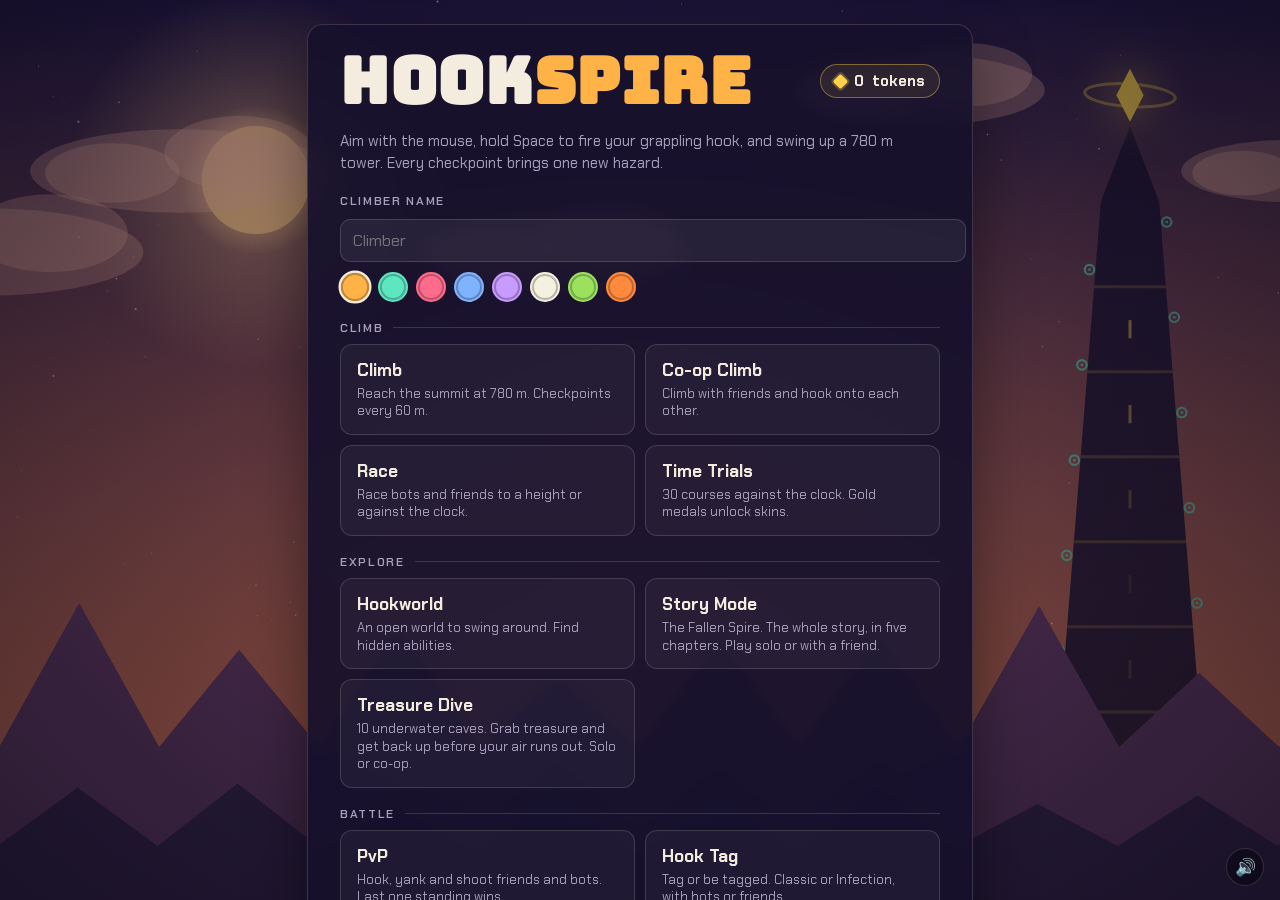
==== commit 837c0aa7: "Treasure Dive: every cave holds at least 1.6x the level goal in treasure Co-Authored-By: Claude Opus" ====
--- a/hookspire/index.html
+++ b/hookspire/index.html
@@ -9613,6 +9613,14 @@
     const k2 = r() < 0.12 ? 'pearl' : roll > 1.15 ? 'chest' : roll > 0.75 ? 'gem' : 'coin';
     items.push({ id: 't' + n, k: k2, tx: x, ty: y, x: px(x), y: px(y), home: true }); n++;
   }
+  // always enough treasure: at least 1.6x the level goal is hidden in the cave
+  const goal = diveQuota(L) * 1.6; let worth = items.reduce((a, q) => a + TREASURE[q.k].v, 0);
+  for (let k = 0; k < 4000 && worth < goal; k++) {
+    const [x, y] = openCells[Math.floor(r() * openCells.length)];
+    if (y < DIVE_SURF + 3 || items.some(q => Math.abs(q.tx - x) < 2 && Math.abs(q.ty - y) < 2)) continue;
+    const k2 = (y - DIVE_SURF) / (ht - DIVE_SURF) > 0.5 ? 'gem' : 'coin';
+    items.push({ id: 't' + n, k: k2, tx: x, ty: y, x: px(x), y: px(y), home: true }); n++; worth += TREASURE[k2].v;
+  }
   // bubble columns rise from vents on tunnel floors
   const vents = [];
   for (let k = 0; k < 400 && vents.length < 3 + Math.floor(L / 2); k++) {
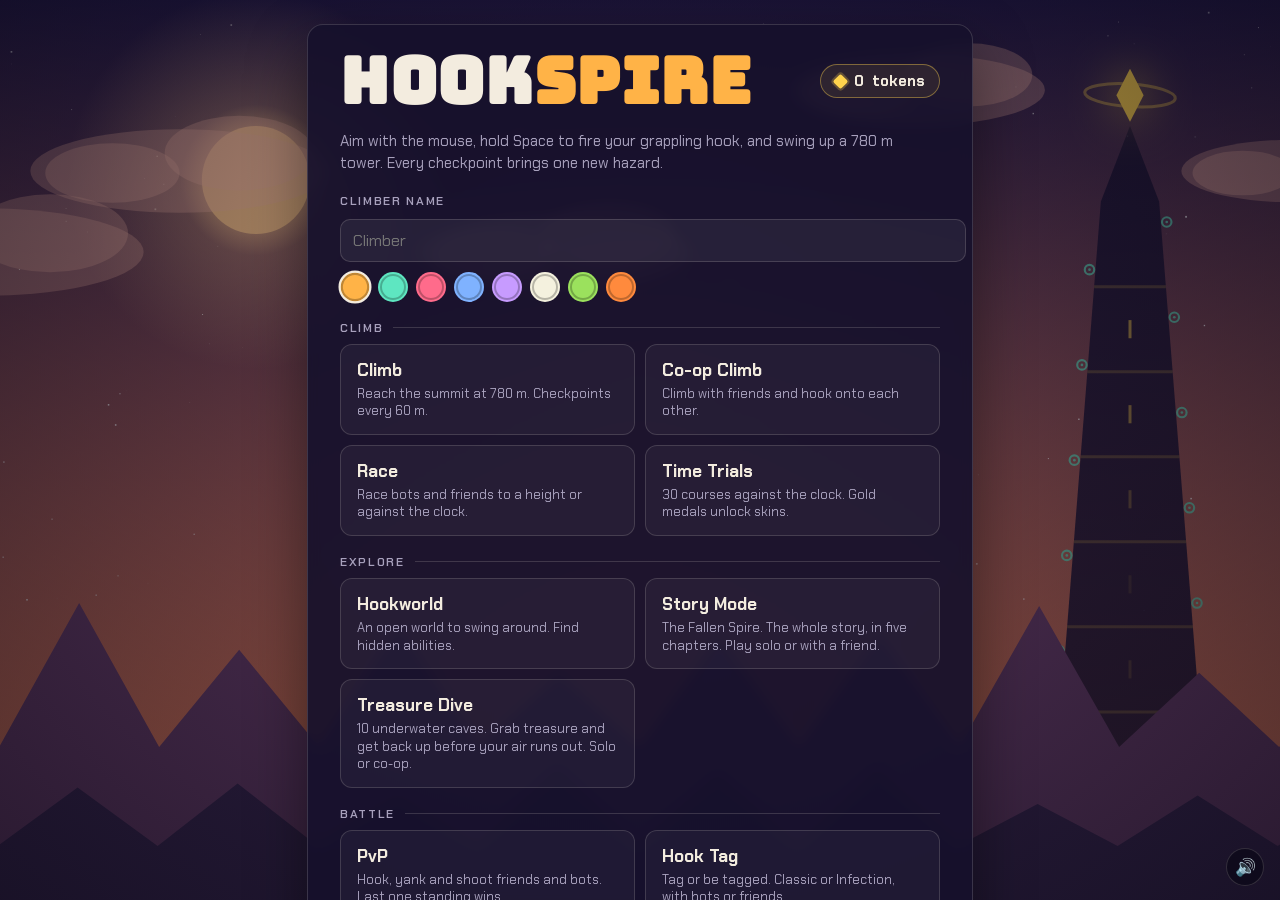
==== commit 51962c1d: "Duel Arena: 1v1 sword and hook duels, best of 5, a new arena change every round, 7 swords with power" ====
--- a/hookspire/index.html
+++ b/hookspire/index.html
@@ -326,6 +326,7 @@
   <div class="kroster" id="k-roster" hidden></div>
   <div class="kmenu" id="k-menu" hidden></div>
   <div class="hint" id="k-hint" hidden><b>H</b> help · <b>Mouse</b> aim · <b>Space</b> hook · <b>E</b> attack · <b>Q</b> piece move · <b>1–8 / Tab</b> switch · <b>O</b> order all · <b>M</b> map</div>
+  <div class="hint" id="d-hint" hidden><b>H</b> help · <b>Mouse</b> aim · <b>Space</b> hook · <b>E</b> or <b>Click</b> slash · <b>Q</b> sword power · <b>W</b> reel / yank · <b>Esc</b> pause</div>
   <div class="hint" id="r-hint" hidden><b>H</b> help · <b>Mouse</b> aim · <b>Space</b> hook · <b>W</b> reel / jump / yank · <b>E</b> use item · <b>R</b> back to last gate · <b>1–5</b> abilities · <b>M</b> map · <b>Esc</b> pause</div>
   <div class="hint" id="c-hint" hidden><b>H</b> help · <b>Mouse</b> aim · <b>Space</b> hook · <b>W</b> reel / jump / yank a hooked enemy · <b>1–5</b> abilities · <b>M</b> map · <b>Esc</b> pause</div>
   <div class="hint" id="p-hint" hidden><b>H</b> help · <b>Mouse</b> aim · <b>Space</b> hook · <b>W</b> reel / yank a hooked player · <b>E</b> shoot · <b>Q</b> ultimate · <b>1–5</b> abilities · <b>Esc</b> pause</div>
@@ -367,6 +368,7 @@
         <button class="mode" id="m-pvp"><b>PvP</b><small>Hook, yank and shoot friends and bots. Last one standing wins.</small></button>
         <button class="mode" id="m-tag"><b>Hook Tag</b><small>Tag or be tagged. Classic or Infection, with bots or friends.</small></button>
         <button class="mode" id="m-ctf"><b>Capture the Flag</b><small>Red vs Blue. Steal their flag and bring it home. First to 3.</small></button>
+        <button class="mode" id="m-duel"><b>Duel Arena</b><small>1 vs 1 sword fights, best of 5 rounds. Every round changes the arena. Win to unlock new swords.</small></button>
         <button class="mode" id="m-hr"><b>Hook Racing</b><small>3-lap races on 10 tracks. Boost rings, shortcuts and items. Solo, teams or online.</small></button>
         <button class="mode" id="m-chess"><b>Kingfall</b><small>Real-time chess battle. Command your pieces and take the enemy King.</small></button>
       </div>
@@ -777,6 +779,25 @@
     <p id="dr-sub"></p>
     <p class="note" id="dr-msg"></p>
     <div class="row"><button class="btn primary" id="b-dr-next">Next level</button><button class="btn" id="b-dr-retry">Dive again</button><button class="btn" id="b-dr-map">Back to the levels</button></div>
+  </section>
+
+  <section class="panel wide" id="scr-duel" hidden>
+    <div class="head-row"><h2>Duel Arena</h2><span class="note" id="du-rec"></span></div>
+    <p>A 1 vs 1 sword fight in a small arena. Swing on your hook to get close, then slash. Each round you have 3 hearts. First to win 3 rounds wins the duel. Every round the arena changes: low gravity, a lava floor, closing walls, an ice floor or strong wind.</p>
+    <div class="field"><span class="label">Your sword</span><div class="ablist" id="du-swords"></div><p class="note">Every sword has its own power on <b>Q</b>. New swords unlock at 1, 3, 5, 10, 15 and 25 duel wins.</p></div>
+    <div class="field"><span class="label">Bot difficulty</span><div class="seg" id="du-diff"></div></div>
+    <div class="row">
+      <button class="btn primary" id="b-du-start">Duel a bot</button>
+      <button class="btn" id="b-du-host">Host online duel</button>
+    </div>
+    <div class="join" id="du-join">
+      <label for="du-code">Join a friend's duel</label>
+      <input type="text" id="du-code" maxlength="6" placeholder="Duel code" autocomplete="off" spellcheck="false">
+      <button class="btn" id="b-du-join">Join</button>
+    </div>
+    <p class="err" id="du-err" hidden></p>
+    <p class="note">Rewards: 20 tokens for a duel win, 5 for a loss, plus 3 for every round you win. Win 10 duels to unlock the Duelist skin.</p>
+    <button class="link" id="b-du-back">Back to menu</button>
   </section>
 
   <section class="panel wide" id="scr-hr" hidden>
@@ -1150,6 +1171,7 @@
   { id: 'r_sand', n: 'Sand Racer', cols: ['#fff1c9', '#f0d58a', '#c49a5a', '#8a6a3a'], hat: 'racehelm', hc: '#f0d58a', rope: 'plain', rc: '#c49a5a', trail: 'dot', aura: 'glow', ac: '#f0d58a', glow: 8, race: 'hr_dunes' },
   { id: 'r_jungle', n: 'Jungle Racer', cols: ['#c8ff9e', '#5fd36b', '#2f8a3a', '#2f4a26'], hat: 'racehelm', hc: '#5fd36b', rope: 'plain', rc: '#8a6d52', trail: 'leaf', aura: 'orbit', ac: '#5fd36b', glow: 8, race: 'hr_jungle' },
   { id: 'r_crystal', n: 'Crystal Racer', cols: ['#ffffff', '#c7a8ff', '#7fd8ff', '#4a4068'], hat: 'racehelm', hc: '#c7a8ff', rope: 'glow', rc: '#c7a8ff', trail: 'star', aura: 'rainbowring', ac: '#c7a8ff', glow: 14, race: 'hr_crystal' },
+  { id: 'duelist', n: 'Duelist', cols: ['#f3f0ff', '#c0c8d8', '#5a6478', '#2a2f3d'], hat: 'forgehelm', hc: '#c0c8d8', rope: 'chain', rc: '#e8e4f0', trail: 'spark', aura: 'pulse', ac: '#ff5a6e', glow: 10, duel: true },
   { id: 'deepdiver', n: 'Deep Diver', cols: ['#ffd98a', '#d9a441', '#1f4f8a', '#0b1e3f'], hat: 'bubble', hc: '#d9a441', rope: 'chain', rc: '#d9a441', trail: 'ring', aura: 'tide', ac: '#5fd8ff', glow: 10, dive: true },
   { id: 'spireheart', n: 'Spireheart', cols: ['#ffe14a', '#5fd8ff', '#5fe3d0', '#ff8a3d', '#ffffff'], hat: 'spirecrown', hc: '#ffffff', rope: 'grad', rc: '#ffffff', trail: 'elements', aura: 'elements', ac: '#ffffff', glow: 18, story: 5 },
   { id: 'emberforged', n: 'Emberforged', cols: ['#fff1c9', '#ffb347', '#ff5a1f', '#3a1a12'], hat: 'forgehelm', hc: '#ffb347', rope: 'chain', rc: '#ff8a3d', trail: 'cinder', aura: 'magma', ac: '#ff8a3d', glow: 14, story: 4 },
@@ -1165,7 +1187,7 @@
 const SKINS = SKIN_ORDER.map(id => PAL_BY[id]);
 const HAT_NAMES = { cap: 'Cap', beanie: 'Beanie', band: 'Headband', top: 'Top Hat', bucket: 'Hat', crown: 'Crown', prop: 'Propeller', halo: 'Halo', comet: 'Crown', flame: 'Flame', antenna: 'Antenna', tricorn: 'Tricorn', flower: 'Blossom', horns: 'Horns', bubble: 'Helmet', shards: 'Shards', moon: 'Moon', boltcrown: 'Bolt Crown', icecrown: 'Ice Crown', coralcrown: 'Coral Crown', glacier: 'Glacier Crown', forgehelm: 'Forge Helm', spirecrown: 'Spire Crown', racehelm: 'Racing Helmet' };
 const SKIN_BY = Object.create(null);
-for (const s of [...SKINS, PAL_BY.stormbreaker, PAL_BY.frostbite, PAL_BY.tidecaller, PAL_BY.emberforged, PAL_BY.spireheart, PAL_BY.deepdiver, ...PALETTES.filter(p => p.race)]) {
+for (const s of [...SKINS, PAL_BY.stormbreaker, PAL_BY.frostbite, PAL_BY.tidecaller, PAL_BY.emberforged, PAL_BY.spireheart, PAL_BY.deepdiver, PAL_BY.duelist, ...PALETTES.filter(p => p.race)]) {
   SKIN_BY[s.id] = s;
   const base = { r: 5, ex: true, sk: s.id };
   ITEMS.push(Object.assign({ cat: 'hat', id: 'k_' + s.id + '_h', n: s.n + ' ' + HAT_NAMES[s.hat], k: s.hat, c: s.hc || s.cols[1], c2: s.cols[0] }, base));
@@ -1226,7 +1248,7 @@
 
 // ---------- save (this device only) ----------
 const SAVE_KEY = 'hookspire.save.v1';
-const save = { name: '', color: 0, best: 0, cp: 0, runs: 0, tokens: 0, hTok: 0, got: [], owned: {}, eq: Object.assign({}, NOEQ), summits: 0, fastest: 0, raceWins: 0, raceCfg: null, hw: null, pvpCfg: null, ach: null, trials: null, skinV: 2, adm: false, tagCfg: null, ctfCfg: null, kfDiff: 'medium', set: null, seen: null, last: null, kfSide: 0, story: null, grit: null, hrCfg: null, hrBest: null, hrWins: null, dive: null, pet: null };
+const save = { name: '', color: 0, best: 0, cp: 0, runs: 0, tokens: 0, hTok: 0, got: [], owned: {}, eq: Object.assign({}, NOEQ), summits: 0, fastest: 0, raceWins: 0, raceCfg: null, hw: null, pvpCfg: null, ach: null, trials: null, skinV: 2, adm: false, tagCfg: null, ctfCfg: null, kfDiff: 'medium', set: null, seen: null, last: null, kfSide: 0, story: null, grit: null, hrCfg: null, hrBest: null, hrWins: null, dive: null, pet: null, duel: null };
 try {
   const s = JSON.parse(localStorage.getItem(SAVE_KEY) || '{}');
   if (s && typeof s === 'object') {
@@ -1265,6 +1287,7 @@
     if (s.hrWins && typeof s.hrWins === 'object') save.hrWins = s.hrWins;
     if (s.dive && typeof s.dive === 'object') save.dive = s.dive;
     if (typeof s.pet === 'string') save.pet = s.pet.slice(0, 20);
+    if (s.duel && typeof s.duel === 'object') save.duel = s.duel;
     if (typeof s.last === 'string' && /^m-[a-z]+$/.test(s.last)) save.last = s.last;
   }
 } catch (e) { /* storage unavailable: play without saving */ }
@@ -1662,6 +1685,7 @@
 canvas.addEventListener('contextmenu', (e) => e.preventDefault());
 canvas.addEventListener('pointerdown', (e) => {
   canvas.focus();
+  if (mode === 'pvp' && pvp && pvp.duel && e.pointerType !== 'touch' && e.button === 0) duelSlash();
   if (mode === 'pvp' && pvp && pvp.chess) {
     if (pvp.chess.picking) { const sc = wScale(); kfPickSpot(wcamX + e.clientX / sc, wcamY + e.clientY / sc); }
     else if (kfMenuOpen()) kfCloseMenu();
@@ -2327,7 +2351,7 @@
 }
 
 // ---------- screens ----------
-const screens = ['scr-menu', 'scr-coop', 'scr-start', 'scr-race', 'scr-lobby', 'scr-results', 'scr-summit', 'scr-pause', 'scr-help', 'scr-gacha', 'scr-locker', 'scr-world', 'scr-loadout', 'scr-train', 'scr-map', 'scr-pvp', 'scr-pvp-lobby', 'scr-pvp-res', 'scr-ach', 'scr-trials', 'scr-trial-res', 'scr-admin', 'scr-tag', 'scr-ctf', 'scr-hr', 'scr-dive', 'scr-dshop', 'scr-dive-res', 'scr-chess', 'scr-settings', 'scr-mhelp', 'scr-story', 'scr-story-res'];
+const screens = ['scr-menu', 'scr-coop', 'scr-start', 'scr-race', 'scr-lobby', 'scr-results', 'scr-summit', 'scr-pause', 'scr-help', 'scr-gacha', 'scr-locker', 'scr-world', 'scr-loadout', 'scr-train', 'scr-map', 'scr-pvp', 'scr-pvp-lobby', 'scr-pvp-res', 'scr-ach', 'scr-trials', 'scr-trial-res', 'scr-admin', 'scr-tag', 'scr-ctf', 'scr-hr', 'scr-duel', 'scr-dive', 'scr-dshop', 'scr-dive-res', 'scr-chess', 'scr-settings', 'scr-mhelp', 'scr-story', 'scr-story-res'];
 let helpReturn = 'scr-menu', current = 'scr-menu';
 function show(id) {
   current = id;
@@ -2415,7 +2439,7 @@
   kfCloseMenu();
   if (typeof sDlg !== 'undefined') { sDlg.lines = null; $('dlg').hidden = true; $('radio').hidden = true; }
   story = null; storyHost = false; train = null; dive = null; diveHost = false;
-  pvp = null; pvpHost = false; pvpPm = null; $('w-ult').hidden = true; $('g-hint').hidden = true; $('c-hint').hidden = true; $('r-hint').hidden = true; $('k-hint').hidden = true; $('k-roster').hidden = true;
+  pvp = null; pvpHost = false; pvpPm = null; $('w-ult').hidden = true; $('g-hint').hidden = true; $('c-hint').hidden = true; $('r-hint').hidden = true; $('d-hint').hidden = true; $('k-hint').hidden = true; $('k-roster').hidden = true;
   trial = null; $('t-timer').hidden = true; $('t-hint').hidden = true; $('w-hp').hidden = false; $('w-slots').hidden = false;
   toCheckpoint(0);
   runHeight = 0;
@@ -4082,6 +4106,7 @@
   if (rope && !ropeAnchor()) detach();
   const fly = ab.active.fly > 0, feather = ab.active.feather > 0, km = chessSpeed() * gSpd() * (mode === 'dive' ? 1 + 0.08 * dUp('grapple') : 1);
   let ax = 0, ay = fly ? 0 : feather ? G * 0.3 : G;
+  if (mode === 'pvp' && pvp && pvp.duel && pvp.duel.ch === 'lowgrav') ay *= 0.45;
   if (ab.active.flip > 0 && !fly) ay = -ay; // Gravity Flip
   if (fly && !rope) { ax = dir * 1700; ay += ((held('KeyS', 'ArrowDown') ? 1 : 0) - (held('KeyW', 'ArrowUp') ? 1 : 0)) * 1700; }
   else if (rope) ax = dir * SWING * km * (mode === 'pvp' && pvp && pvp.me.od > Date.now() ? 1.6 : 1);
@@ -4164,6 +4189,7 @@
 function useAbility(i) {
   const h = hs(), id = h.slots[i];
   if (!id || state !== 'play') return;
+  if (mode === 'pvp' && pvp && pvp.duel) return; // duels are sword + hook only
   if (mode === 'pvp' && pvp && (Date.now() < pvp.start || !pvp.me.alive || pvp.over || Date.now() < pvp.me.freezeUntil)) return;
   if (ab.cd[id] > 0 || ab.active[id] > 0) return;
   const A = ABIL[id];
@@ -5321,6 +5347,7 @@
 }
 function pvpReady() { const m = pvp && pvp.me, now = Date.now(); return !!(m && m.alive && now >= pvp.start && !pvp.over && now >= m.freezeUntil && state === 'play'); }
 function pvpShoot() {
+  if (pvp && pvp.duel) { duelSlash(); return; }
   if (pvp && pvp.hr) { if (pvpReady()) { const dx = mouse.wx - P.x, dy = mouse.wy - P.y, d = Math.hypot(dx, dy) || 1; hrUse(selfId(), P, pvp.hr.me, Date.now(), dx / d, dy / d); } return; }
   if (pvp && pvp.ctf) return;
   if (!pvpReady() || pvp.me.shotCd > 0) return;
@@ -5335,7 +5362,7 @@
   spawnShot(selfId(), m.team, P.x, P.y, dx / d, dy / d, { dmg: od ? 2 : 1 }); sfx('shoot');
   m.shotCd = SHOT_CD * (od ? 0.5 : 1);
 }
-function pvpUltKey() { if (pvp && (pvp.tag || pvp.ctf || pvp.hr)) return; if (pvpReady() && pvp.me.charge >= 100) useUlt(selfId(), pvp.me, P, pvp.me.ult, mouse.wx, mouse.wy); }
+function pvpUltKey() { if (pvp && pvp.duel) { duelSpecial(); return; } if (pvp && (pvp.tag || pvp.ctf || pvp.hr)) return; if (pvpReady() && pvp.me.charge >= 100) useUlt(selfId(), pvp.me, P, pvp.me.ult, mouse.wx, mouse.wy); }
 function pvpYank() {
   if (pvp && pvp.tag) return;
   if (!pvpReady() || !rope || rope.kind !== 'peer' || pvp.me.yankCd > 0) return;
@@ -5430,7 +5457,7 @@
   b.wantUp = ty < b.y - 60;
 }
 function botPhysics(b, dt, now) {
-  let ax = 0, ay = G;
+  let ax = 0, ay = G * (pvp.duel && pvp.duel.ch === 'lowgrav' ? 0.45 : 1);
   if (b.rope) {
     // pump with the swing to build it up, then the brain lets go toward the target
     let push = Math.abs(b.vx) > 40 ? Math.sign(b.vx) : b.dir;
@@ -5473,6 +5500,7 @@
   if (pvp.tag) { tagBotTick(b, dt, now); return; }
   if (pvp.ctf) { ctfBotTick(b, dt, now); return; }
   if (pvp.hr) { hrBotTick(b, dt, now); return; }
+  if (pvp.duel) { duelBotTick(b, dt, now); return; }
   if (pvp.chess) { chessBotTick(b, dt, now); return; }
   if (now < pvp.start || pvp.over) return;
   b.charge = Math.min(100, b.charge + dt * 100 / ULT_TIME);
@@ -5505,7 +5533,7 @@
 
 // ----- match flow -----
 function startPvp(pm, online) {
-  hw = pm.chess ? buildKingfall() : pm.ctf ? buildCtf(pm.map) : pm.hr ? buildRaceTrack(pm.map) : buildArena(pm.map); mode = 'pvp'; lastPvpId = pm.id;
+  hw = pm.duel ? buildDuelArena() : pm.chess ? buildKingfall() : pm.ctf ? buildCtf(pm.map) : pm.hr ? buildRaceTrack(pm.map) : buildArena(pm.map); mode = 'pvp'; lastPvpId = pm.id;
   ab.active = {}; ab.cd = {}; ab.dashLeft = 2; ab.shieldHits = 0;
   const tm = new Map(pm.tm || []), myId = online ? myPeerId : 'me';
   const myTeam = online ? (tm.has(myId) ? tm.get(myId) : 99) : (pm.teams ? (pm.mt === 1 ? 1 : 0) : 0);
@@ -5516,12 +5544,14 @@
   if (pm.tag) initTag(pm, online);
   if (pm.ctf) initCtf(pm);
   if (pm.hr) initHr(pm);
+  if (pm.duel) initDuel(pm);
   if (pm.chess) initChess(pm, online);
   const sp = hw.spawns, off = pm.id % sp.length;
   if (!online || pvpHost) for (let k = 0; k < pm.nb; k++) {
     const id = 'b' + k, team = online ? (tm.has(id) ? tm.get(id) : k + 1) : (pm.teams ? (offCount[0] < offCount[1] ? 0 : 1) : k + 1);
     if (!online && pm.teams) offCount[team]++;
-    const b = makePvpBot(k, team, pm), idx = online ? Math.max(0, pm.tm.findIndex(e => e[0] === id)) : k + 1, s = hw.tspawns ? hw.tspawns[team & 1][idx % hw.tspawns[team & 1].length] : sp[(off + idx) % sp.length];
+    const b = makePvpBot(k, team, pm); if (pm.duel) b.sword = SWORDS[(pm.id + 5) % SWORDS.length].id;
+    const idx = online ? Math.max(0, pm.tm.findIndex(e => e[0] === id)) : k + 1, s = hw.tspawns ? hw.tspawns[team & 1][idx % hw.tspawns[team & 1].length] : sp[(off + idx) % sp.length];
     b.x = s.x; b.y = s.y; b.inv = pm.st + 2000; pvp.bots.push(b);
   }
   const myIdx = online ? Math.max(0, pm.tm.findIndex(e => e[0] === myId)) : 0, s = hw.tspawns ? hw.tspawns[myTeam & 1][myIdx % hw.tspawns[myTeam & 1].length] : sp[(off + myIdx) % sp.length];
@@ -5533,10 +5563,11 @@
   state = 'play'; show(null);
   $('hud').hidden = true; $('whud').hidden = false; $('w-ult').hidden = false; $('w-hint').hidden = true; $('p-hint').hidden = false;
   { const mm = $('w-mini'); mm.width = 440; mm.height = Math.round(440 * hw.ht / hw.wt); mm.hidden = false; }
-  { const tg = !!pm.tag, cf = !!pm.ctf, kf = !!pm.chess, hr = !!pm.hr, alt = tg || cf || kf || hr; $('w-ult').hidden = alt; $('p-hint').hidden = alt; $('g-hint').hidden = !tg; $('c-hint').hidden = !cf; $('r-hint').hidden = !hr; $('k-hint').hidden = !kf; $('k-roster').hidden = !kf; $('w-slots').hidden = kf; $('w-hp').hidden = alt; $('t-timer').hidden = !alt; $('t-timer').style.borderColor = ''; }
+  { const tg = !!pm.tag, cf = !!pm.ctf, kf = !!pm.chess, hr = !!pm.hr, du = !!pm.duel, alt = tg || cf || kf || hr || du; $('w-ult').hidden = alt; $('p-hint').hidden = alt; $('d-hint').hidden = !du; $('g-hint').hidden = !tg; $('c-hint').hidden = !cf; $('r-hint').hidden = !hr; $('k-hint').hidden = !kf; $('k-roster').hidden = !kf; $('w-slots').hidden = kf || du; $('w-hp').hidden = alt; $('t-timer').hidden = !alt; $('t-timer').style.borderColor = ''; }
   if (pm.chess) chessPlaceMe();
+  if (pm.duel) duelPlace();
   $('wbanner').dataset.cd = '';
-  if (pvp && pvp.me) pvp.me.bonus = gHP();
+  if (pvp && pvp.me) pvp.me.bonus = pm.duel ? 0 : gHP();
   buildSlots(); lastHP = -1; wHP = P_HP;
   canvas.focus();
   firstHelp();
@@ -5554,6 +5585,13 @@
   if (!myPeerId) return;
   const tg = pvpPm && pvpPm.tag, cf = pvpPm && pvpPm.ctf, hr = pvpPm && pvpPm.hr, ta = (pvpPm && pvpPm.ta) || {};
   const ids = [myPeerId, ...[...peerState.values()].map(s => s.id).sort()];
+  if (pvpPm && pvpPm.duel) {
+    if (ids.length !== 2) return;
+    pvpPm = { id: Date.now() % 1e9, st: Date.now() + 4500, map: 'duel', lv: 1, teams: false, nb: 0, df: pvpPm.df, duel: {}, ta: {}, tm: [[ids[0], 0], [ids[1], 1]] };
+    presenceClock = 0;
+    startPvp(pvpPm, true);
+    return;
+  }
   if (pvpPm && pvpPm.chess) {
     if (ids.length !== 2) return;
     let a = ta[ids[0]] === 1 ? 1 : ta[ids[0]] === 0 ? 0 : ta[ids[1]] === 0 ? 1 : 0; // the host's pick decides; the other player gets the other side
@@ -5576,6 +5614,7 @@
   startPvp(pvpPm, true);
 }
 function pvpTick(dt) {
+  if (pvp.duel) { duelTick(dt); return; }
   if (pvp.hr) { hrTick(dt); return; }
   if (pvp.tag) { tagTick(dt); return; }
   if (pvp.ctf) { ctfTick(dt); return; }
@@ -5625,9 +5664,9 @@
   setTimeout(() => { if (pvp && pvp.over && state === 'over') showPvpResults(); }, 1600);
 }
 function showPvpResults() {
-  $('pr-title').textContent = pvp.hr ? hrTitle() : pvp.won ? 'You win!' : pvp.chess ? (pvp.chess.win == null ? 'Draw' : KF_SIDE[pvp.chess.win] + ' wins') : pvp.ctf ? (pvp.ctf.win == null ? 'Draw' : TEAM_NAMES[pvp.ctf.win] + ' wins') : pvp.tag ? tagWinLabel(pvp.tag.win || []) : winnerLabel(pvp.winTeam);
+  $('pr-title').textContent = pvp.duel ? (pvp.won ? 'You win the duel!' : 'Duel lost') : pvp.hr ? hrTitle() : pvp.won ? 'You win!' : pvp.chess ? (pvp.chess.win == null ? 'Draw' : KF_SIDE[pvp.chess.win] + ' wins') : pvp.ctf ? (pvp.ctf.win == null ? 'Draw' : TEAM_NAMES[pvp.ctf.win] + ' wins') : pvp.tag ? tagWinLabel(pvp.tag.win || []) : winnerLabel(pvp.winTeam);
   const a = ARENAS.find(q => q.id === pvp.cfg.map);
-  $('pr-sub').textContent = pvp.hr ? hrSub() : pvp.chess ? 'Kingfall · White took ' + pvp.chess.kills[0] + ' · Black took ' + pvp.chess.kills[1] + (pvp.reward ? ' · +' + pvp.reward + ' tokens' : '') : pvp.ctf ? 'Capture the Flag · ' + ((CTF_MAPS.find(q => q.id === pvp.cfg.map) || {}).n || '') + ' · Red ' + pvp.ctf.score[0] + ' – ' + pvp.ctf.score[1] + ' Blue' + (pvp.reward ? ' · +' + pvp.reward + ' tokens' : '') : pvp.tag ? 'Hook Tag · ' + TAGV[pvp.tag.v].n + ' · ' + (a ? a.n : '') + ' · ' + (pvp.tag.len / 60) + ' min' + (pvp.reward ? ' · +' + pvp.reward + ' tokens' : '') : (a ? a.n : '') + ' · ' + pvp.cfg.lv + (pvp.cfg.lv === 1 ? ' life' : ' lives') + ' · ' + (pvp.cfg.teams ? '2 teams' : 'Free-for-all') + (pvp.reward ? ' · +' + pvp.reward + ' tokens' : '');
+  $('pr-sub').textContent = pvp.duel ? 'Duel Arena · You ' + pvp.duel.score[0] + ' – ' + pvp.duel.score[1] + (pvp.duel.oppLeft ? ' (they left)' : '') + ' · +' + pvp.reward + ' tokens' : pvp.hr ? hrSub() : pvp.chess ? 'Kingfall · White took ' + pvp.chess.kills[0] + ' · Black took ' + pvp.chess.kills[1] + (pvp.reward ? ' · +' + pvp.reward + ' tokens' : '') : pvp.ctf ? 'Capture the Flag · ' + ((CTF_MAPS.find(q => q.id === pvp.cfg.map) || {}).n || '') + ' · Red ' + pvp.ctf.score[0] + ' – ' + pvp.ctf.score[1] + ' Blue' + (pvp.reward ? ' · +' + pvp.reward + ' tokens' : '') : pvp.tag ? 'Hook Tag · ' + TAGV[pvp.tag.v].n + ' · ' + (a ? a.n : '') + ' · ' + (pvp.tag.len / 60) + ' min' + (pvp.reward ? ' · +' + pvp.reward + ' tokens' : '') : (a ? a.n : '') + ' · ' + pvp.cfg.lv + (pvp.cfg.lv === 1 ? ' life' : ' lives') + ' · ' + (pvp.cfg.teams ? '2 teams' : 'Free-for-all') + (pvp.reward ? ' · +' + pvp.reward + ' tokens' : '');
   renderPvpResults();
   const follower = pvp.online && !pvpHost;
   $('b-pr-again').hidden = follower;
@@ -5635,6 +5674,7 @@
   show('scr-pvp-res');
 }
 function renderPvpResults() {
+  if (pvp.duel) { renderDuelResults(); return; }
   if (pvp.hr) { renderHrResults(); return; }
   if (pvp.tag) { renderTagResults(); return; }
   if (pvp.ctf) { renderCtfResults(); return; }
@@ -5666,6 +5706,7 @@
   pr.cl = pvp.claims.slice(-24).map(c => c.slice(0, 7));
   if (pvp.tag && pvpHost) pr.tg = tagPack(now);
   if (pvp.ctf && pvpHost) pr.cf = ctfPack(now);
+  if (pvp.duel) pr.du = duelPack(now);
   if (pvp.hr) pr.hr = { m: hrPackR(pvp.hr.me), b: pvpHost ? pvp.bots.map(b => [b.id, ...hrPackR(b.hr || hrRacer())]) : undefined };
   if (pvp.chess) chessPresence(pr, now);
   if (pvpHost) {
@@ -5679,7 +5720,9 @@
 function parsePm(v) {
   if (!v || typeof v !== 'object') return null;
   const id = num(v.id), st = num(v.st);
-  if (id == null || st == null || !(ARENA_IDS.includes(v.map) || CTF_IDS.includes(v.map) || HR_IDS.includes(v.map) || v.map === 'kingfall') || ![1, 3, 5].includes(v.lv)) return null;
+  if (id == null || st == null || !(ARENA_IDS.includes(v.map) || CTF_IDS.includes(v.map) || HR_IDS.includes(v.map) || v.map === 'kingfall' || v.map === 'duel') || ![1, 3, 5].includes(v.lv)) return null;
+  const duel = v.map === 'duel' && v.duel && typeof v.duel === 'object' ? {} : null;
+  if (v.map === 'duel' && !duel) return null;
   const tm = Array.isArray(v.tm) ? v.tm.slice(0, 16).filter(e => Array.isArray(e) && typeof e[0] === 'string' && num(e[1]) != null).map(e => [e[0].slice(0, 40), clampInt(e[1], 0, 99)]) : [];
   const tag = v.tag && typeof v.tag === 'object' && TAGV[v.tag.v] && TAG_LENS.includes(v.tag.len) ? { v: v.tag.v, len: v.tag.len } : null;
   const ctf = v.ctf && typeof v.ctf === 'object' && CTF_SIZES.includes(v.ctf.size) && CTF_IDS.includes(v.map) ? { size: v.ctf.size } : null;
@@ -5690,7 +5733,7 @@
   if (HR_IDS.includes(v.map) && !hr) return null;
   const ta = {};
   if (v.ta && typeof v.ta === 'object') for (const k of Object.keys(v.ta).slice(0, 16)) if (v.ta[k] === 0 || v.ta[k] === 1) ta[k.slice(0, 40)] = v.ta[k];
-  return { id, st, map: v.map, lv: v.lv, teams: v.teams === true, nb: clampInt(v.nb, 0, 8), df: PDIFF[v.df] ? v.df : 'medium', tm, tag, ctf, chess, hr, ta };
+  return { id, st, map: v.map, lv: v.lv, teams: v.teams === true, nb: clampInt(v.nb, 0, 8), df: PDIFF[v.df] ? v.df : 'medium', tm, tag, ctf, chess, hr, duel, ta };
 }
 function syncRemoteBots(dt) {
   const h = hostPvpPeer(), ok = h && h.raw.pv && h.raw.pv.id === pvp.id && Array.isArray(h.raw.pb);
@@ -5724,6 +5767,7 @@
 function pmText(pm) {
   const a = ARENAS.find(q => q.id === pm.map);
   if (pm.hr) { const T = HR_TRACKS.find(t => t.id === pm.map); return 'Hook Racing · ' + (T ? T.n : '') + ' · ' + HR_LAPS + ' laps · ' + (pm.teams ? '2 teams (points)' : 'Free-for-all') + ' · ' + (pm.nb ? pm.nb + ' ' + DIFF[pm.df].n.toLowerCase() + ' bot' + (pm.nb > 1 ? 's' : '') : 'no bots'); }
+  if (pm.duel) return 'Duel Arena · 1 vs 1 · best of 5 rounds' + (peerState.size !== 1 ? ' · waiting for exactly one other player' : '');
   if (pm.chess) return 'Kingfall · 1 vs 1 · ' + DIFF[pm.df].n.toLowerCase() + ' piece AI';
   if (pm.ctf) { const cm = CTF_MAPS.find(q => q.id === pm.map); return 'Capture the Flag · ' + (cm ? cm.n : '') + ' · ' + pm.ctf.size + ' vs ' + pm.ctf.size + ' · ' + DIFF[pm.df].n.toLowerCase() + ' bots fill empty spots'; }
   if (pm.tag) return 'Hook Tag · ' + TAGV[pm.tag.v].n + ' · ' + (a ? a.n : '') + ' · ' + (pm.tag.len / 60) + ' min · ' + (pm.nb ? pm.nb + ' ' + DIFF[pm.df].n.toLowerCase() + ' bot' + (pm.nb > 1 ? 's' : '') : 'no bots');
@@ -5767,7 +5811,7 @@
     if (r.id) addKick(row, r.id);
     list.append(row);
   }
-  $('b-p-lstart').hidden = !pvpHost; $('b-p-lstart').disabled = !myPeerId || !!(pm && pm.chess && peerState.size !== 1);
+  $('b-p-lstart').hidden = !pvpHost; $('b-p-lstart').disabled = !myPeerId || !!(pm && (pm.chess || pm.duel) && peerState.size !== 1);
   $('p-lmsg').textContent = (pvpHost ? 'Share the code, then start when everyone is here.' : 'Waiting for the host to start.') + (pm && pm.chess ? ' Kingfall is 1 vs 1. ' + (pvpHost ? 'Pick who plays White and Black, or leave it on Auto.' : 'The host picks who plays White and Black.') + (peerState.size !== 1 ? ' Waiting for exactly one other player.' : '') : pm && pm.ctf ? ' First to 3 captures, 10 minute limit. ' + (pvpHost ? 'Put players on Red or Blue, or leave them on Auto. Bots even out the teams.' : 'The host puts everyone on a team.') : pm && pm.teams && !pm.tag ? ' ' + (pvpHost ? 'Put players on Red or Blue, or leave them on Auto. Bots fill the smaller team.' : 'The host puts everyone on a team.') + ' Your ultimate: ' + ULTS[pcfg.ult].n + '.' : pm && pm.tag ? ' ' + TAGV[pm.tag.v].d : ' Your ultimate: ' + ULTS[pcfg.ult].n + '.');
 }
 
@@ -5823,14 +5867,14 @@
 $('b-p-copy').addEventListener('click', () => copyCode($('b-p-copy'), $('p-lcode')));
 $('b-p-lstart').addEventListener('click', hostStartPvp);
 $('b-p-leave').addEventListener('click', toMenu);
-$('b-pr-again').addEventListener('click', () => { if (pvp && pvp.online && pvpHost) hostStartPvp(); else if (pvp && pvp.hr) startHrOffline(); else if (pvp && pvp.tag) startTagOffline(); else if (pvp && pvp.ctf) startCtfOffline(); else if (pvp && pvp.chess) startChessOffline(); else startPvpOffline(); });
+$('b-pr-again').addEventListener('click', () => { if (pvp && pvp.online && pvpHost) hostStartPvp(); else if (pvp && pvp.duel) startDuelOffline(); else if (pvp && pvp.hr) startHrOffline(); else if (pvp && pvp.tag) startTagOffline(); else if (pvp && pvp.ctf) startCtfOffline(); else if (pvp && pvp.chess) startChessOffline(); else startPvpOffline(); });
 $('b-pr-menu').addEventListener('click', toMenu);
 
 // ----- PvP drawing -----
 function drawTag(x, y, hp, teamCol) {
   if (pvp && pvp.tag) return;
   if (pvp && pvp.ctf) { if (teamCol) { ctx.strokeStyle = teamCol; ctx.lineWidth = 3; ctx.beginPath(); ctx.ellipse(x, y + 24, 16, 5, 0, 0, 6.283); ctx.stroke(); } return; }
-  for (let i = 0; i < P_HP; i++) { ctx.fillStyle = i < hp ? '#ff5a6e' : 'rgba(255,255,255,0.25)'; ctx.fillRect(x - 24 + i * 10, y - 46, 8, 4); }
+  for (let i = 0; i < (pvp && pvp.duel ? DUEL_HP : P_HP); i++) { ctx.fillStyle = i < hp ? '#ff5a6e' : 'rgba(255,255,255,0.25)'; ctx.fillRect(x - 24 + i * 10, y - 46, 8, 4); }
   if (teamCol) { ctx.strokeStyle = teamCol; ctx.lineWidth = 3; ctx.beginPath(); ctx.ellipse(x, y + 24, 16, 5, 0, 0, 6.283); ctx.stroke(); }
 }
 function iceOverlay(x, y) { ctx.fillStyle = 'rgba(191,243,255,0.45)'; ctx.fillRect(x - 20, y - 32, 40, 56); ctx.strokeStyle = '#ffffff'; ctx.lineWidth = 2; ctx.strokeRect(x - 20, y - 32, 40, 56); }
@@ -5906,6 +5950,7 @@
   for (const b of pvp.rbots) if (b && b.alive) drawFighter(b, b.rx, b.ry, b.a ? { x: b.a[0], y: b.a[1] } : null, b.invis, false, b.fr, b.nt, dt);
   if (pvp.tag) tagMarkers();
   if (pvp.ctf) ctfDraw();
+  if (pvp.duel) duelDraw(now);
   if (pvp.hr) hrDraw();
   for (const s of pvp.shots) { ctx.fillStyle = s.tag ? '#ff3d55' : s.swap ? '#ffd34d' : s.homing ? '#ff8a3d' : (s.team === pvp.me.team ? '#5ee6c1' : '#ff5a6e'); ctx.beginPath(); ctx.arc(s.x, s.y, 6, 0, 6.283); ctx.fill(); }
   ctx.strokeStyle = 'rgba(255,179,71,0.9)'; ctx.lineWidth = 3;
@@ -5940,6 +5985,7 @@
   else if (el >= 0 && bn.dataset.cd && bn.dataset.cd !== 'go') {
     bn.dataset.cd = 'go';
     if (pvp.chess) banner('Kingfall', 'Go!', 'You play ' + KF_SIDE[pvp.chess.mySide] + '. Take their King. 1–8 switches pieces.');
+    else if (pvp.duel) { const c = DUEL_CH.find(q => q.id === pvp.duel.ch); banner('Round ' + pvp.duel.round, c ? c.n : 'Fight!', c ? c.d : ''); }
     else if (pvp.hr) banner(hw.name, 'Go!', pvp.hr.laps + ' laps. Race through the gates in order. E uses an item.');
     else if (pvp.ctf) banner('Capture the Flag', 'Go!', 'You\'re on the ' + TEAM_NAMES[pvp.me.team & 1] + '. Grab their flag and bring it home.');
     else if (pvp.tag) { if (pvp.tag.it.has(selfId())) banner(TAGV[pvp.tag.v].n, "You're IT!", 'Everyone else gets a 3 second head start. E fires a tag shot.'); else banner(TAGV[pvp.tag.v].n, 'Run!', 'Don\'t let IT touch you.'); }
@@ -5948,6 +5994,7 @@
   if (pvp.tag) tagHudFast(now);
   if (pvp.ctf) ctfHudFast(now);
   if (pvp.hr) hrHudFast(now);
+  if (pvp.duel) duelHudFast(now);
   if (pvp.chess) chessHudFast(now);
   const sv = !m.alive ? specTarget() : null;
   const txt = !m.alive ? (m.lives > 0 ? 'Back in ' + Math.max(1, Math.ceil((m.respawnAt - now) / 1000)) : 'Watching ' + (sv ? sv.name : 'nobody')) : hw.name;
@@ -7783,7 +7830,7 @@
 document.querySelectorAll('#scr-menu .mode').forEach((el) => el.addEventListener('click', () => { if (/^m-(solo|coop|race|world|trial|pvp|tag|ctf|chess)$/.test(el.id)) { save.last = el.id; saveDirty = true; } }));
 $('m-last').addEventListener('click', () => { const src = save.last && document.getElementById(save.last); if (src) src.click(); });
 refreshLast();
-const BACKS = ['b-back-coop', 'b-back-start', 'b-back-race', 'b-lobby-leave', 'b-res-menu', 'b-sum-menu', 'b-set-back', 'g-back', 'l-back', 'b-w-back', 'b-p-back', 'b-g-back', 'b-c-back', 'b-h-back', 'b-dv-back', 'b-k-back', 'b-p-leave', 'b-pr-menu', 'b-tr-back', 'b-ach-back', 'b-help-back', 'b-adm-back', 'b-trr-list'];
+const BACKS = ['b-back-coop', 'b-back-start', 'b-back-race', 'b-lobby-leave', 'b-res-menu', 'b-sum-menu', 'b-set-back', 'g-back', 'l-back', 'b-w-back', 'b-p-back', 'b-g-back', 'b-c-back', 'b-h-back', 'b-du-back', 'b-dv-back', 'b-k-back', 'b-p-leave', 'b-pr-menu', 'b-tr-back', 'b-ach-back', 'b-help-back', 'b-adm-back', 'b-trr-list'];
 function menuBack() {
   const sec = document.getElementById(current);
   const b = sec && BACKS.map(id => sec.querySelector('#' + id)).find(Boolean);
@@ -9240,6 +9287,7 @@
   if (gb.rs.length >= 3) { const pw = gbPower(); gb.rs = []; gb.sAt = -1; gb.cd = gt + 3; gbFire(pw); }
 }
 function gbFire(pw) {
+  if (mode === 'pvp' && pvp && pvp.duel) return;
   const a = gLvl('atk'), mult = 1 + 0.15 * a, R = (190 + 130 * pw) * (1 + 0.03 * a), F = (650 + 750 * pw) * mult;
   gb.fx.push({ x: P.x, y: P.y, r: R, t: gt, pw });
   sfx('ult'); if (!reduceMotion) shake = 0.25 + pw * 0.3;
@@ -9956,6 +10004,345 @@
 $('b-dv-join').addEventListener('click', tryDiveJoin);
 $('dv-code-in').addEventListener('keydown', (e) => { if (e.key === 'Enter') tryDiveJoin(); });
 $('b-dv-copy').addEventListener('click', () => copyCode($('b-dv-copy'), $('dv-code')));
+
+
+// =================================================================
+// ---------- Duel Arena: 1 vs 1 sword duels, best of 5, a new arena change every round ----------
+// =================================================================
+const SWORDS = [
+  { id: 'wood', n: 'Training Blade', w: 0, c: '#c9a46a', sp: 'Lunge', d: 'Dash forward and cut anyone in your path.' },
+  { id: 'flame', n: 'Flame Sword', w: 1, c: '#ff7a3a', sp: 'Fire Wave', d: 'Throw a wave of fire that flies across the arena.' },
+  { id: 'frost', n: 'Frost Edge', w: 3, c: '#bff3ff', sp: 'Frost Slash', d: 'A long cold slash that freezes whoever it hits.' },
+  { id: 'storm', n: 'Storm Saber', w: 5, c: '#7fb2ff', sp: 'Lightning', d: 'Lightning strikes the other player if they are close.' },
+  { id: 'grapple', n: 'Grapple Blade', w: 10, c: '#9be15d', sp: 'Reel In', d: 'Hook the other player from far away and pull them to you.' },
+  { id: 'shadow', n: 'Shadow Katana', w: 15, c: '#b77cff', sp: 'Blink', d: 'Teleport right behind the other player.' },
+  { id: 'king', n: 'Kingsword', w: 25, c: '#ffd34d', sp: 'Whirlwind', d: 'Spin and hit everything around you hard.' },
+];
+const SWORD = Object.create(null); SWORDS.forEach((q, i) => { q.i = i; SWORD[q.id] = q; });
+const DUEL_CH = [
+  { id: 'lowgrav', n: 'Low Gravity', d: 'Everything floats. Big jumps, slow falls.' },
+  { id: 'lava', n: 'Lava Floor', d: 'The floor is lava! Stay on the platforms and rings.' },
+  { id: 'shrink', n: 'Closing Walls', d: 'Burning walls close in from both sides.' },
+  { id: 'ice', n: 'Ice Floor', d: 'The floor is ice. You slide!' },
+  { id: 'wind', n: 'Strong Wind', d: 'The wind keeps changing direction.' },
+];
+const DUEL_HP = 3, DUEL_WIN = 3, SLASH_R = 82, SLASH_CD = 0.42, SPECIAL_CD = 6;
+function duelSave() {
+  let d = save.duel;
+  if (!d || typeof d !== 'object') d = save.duel = {};
+  for (const k of ['w', 'l', 'streak', 'best']) d[k] = clampInt(d[k] || 0, 0, 1e6);
+  if (!SWORD[d.sw] || SWORD[d.sw].w > d.w) d.sw = 'wood';
+  if (!PDIFF[d.diff]) d.diff = 'medium';
+  return d;
+}
+function buildDuelArena() {
+  const wt = 44, ht = 24, g = new Uint8Array(wt * ht);
+  const get = (x, y) => (x >= 0 && y >= 0 && x < wt && y < ht) ? g[y * wt + x] : TMETAL;
+  const fill = (x0, y0, w, h, v) => { for (let y = y0; y < y0 + h; y++) for (let x = x0; x < x0 + w; x++) if (x >= 0 && y >= 0 && x < wt && y < ht) g[y * wt + x] = v; };
+  fill(0, 0, wt, 2, TROCK); fill(0, 20, wt, ht - 20, TROCK); fill(0, 0, 1, ht, TMETAL); fill(wt - 1, 0, 1, ht, TMETAL);
+  for (const [x, y, w] of [[5, 15, 7], [32, 15, 7], [17, 11, 10], [2, 9, 4], [38, 9, 4], [19, 17, 6]]) fill(x, y, w, 1, TROCK);
+  const rings = [];
+  for (const [x, y] of [[6, 5], [13, 6], [22, 5], [30, 6], [37, 5], [9, 11], [34, 11], [22, 14], [14, 15], [29, 15]]) rings.push({ x: x * TS + TS / 2, y: y * TS + TS / 2 });
+  const pal = { n: 'Duel Arena', top: '#e8e4f0', rock: '#5a5470', deep: '#3a3550' };
+  const img = document.createElement('canvas'); img.width = wt; img.height = ht;
+  { const ic = img.getContext('2d'), id2 = ic.createImageData(wt, ht);
+    for (let y = 0; y < ht; y++) for (let x = 0; x < wt; x++) { const v = g[y * wt + x], c = v === TAIR ? [150, 200, 240] : v === TMETAL ? [75, 91, 117] : [90, 84, 112]; const o = (y * wt + x) * 4; id2.data[o] = c[0]; id2.data[o + 1] = c[1]; id2.data[o + 2] = c[2]; id2.data[o + 3] = 255; }
+    ic.putImageData(id2, 0, 0); }
+  const sp = (x, y) => ({ x: x * TS + TS / 2, y: y * TS - PR - 2 });
+  return { name: 'Duel Arena', img, wt, ht, g, get, surf: new Int16Array(wt).fill(ht + 20), colB: new Array(wt).fill(pal), rings, spawns: [sp(8, 15), sp(35, 15)], dsp: [sp(8, 15), sp(35, 15)], floorY: 20 * TS,
+    shrines: [], chests: [], camps: [], trees: [], towers: [], turrets: [], drones: [], bars: [], shots: [], sentry: null, vault: null, treasure: null };
+}
+function initDuel(pm) {
+  const ds = duelSave();
+  pvp.duel = { round: 0, score: [0, 0], hist: [], ch: null, roundOver: false, nextAt: 0, sw: {}, spCd: 0, mySw: ds.sw, swings: {}, bolts: [], windT: 0, wind: 0, res: null, left: 0 };
+  pvp.me.bonus = 0;
+  duelSetRound(1, pm.st);
+}
+function duelPick(round) { const r = mulberry(pvp.id * 31 + round * 977); r(); return DUEL_CH[Math.floor(r() * DUEL_CH.length) % DUEL_CH.length]; }
+function duelSetRound(round, start) {
+  const D = pvp.duel; D.round = round; D.ch = duelPick(round).id; D.roundOver = false; D.windT = 0; D.wind = 0;
+  for (let x = 1; x < hw.wt - 1; x++) hw.g[20 * hw.wt + x] = D.ch === 'ice' ? TICE : TROCK;
+  pvp.start = start; D.t0 = start;
+  $('wbanner').dataset.cd = '';
+}
+function duelSide(f) { return (f.team & 1); }
+function duelPlace() {
+  const m = pvp.me, s = hw.dsp[duelSide(m)];
+  m.hp = DUEL_HP; m.bonus = 0; m.alive = true; m.lives = 1; m.freezeUntil = 0; m.netUntil = 0; m.pull = null; m.inv = pvp.start + 300; m.shotCd = 0;
+  detach(); P.x = s.x; P.y = s.y; P.vx = 0; P.vy = 0; P.hist.length = 0; P.stun = 0; P.inv = 0; P.face = duelSide(m) ? -1 : 1;
+  for (const b of pvp.bots) { const q = hw.dsp[duelSide(b)]; Object.assign(b, { hp: DUEL_HP, alive: true, lives: 1, freezeUntil: 0, netUntil: 0, pull: null, inv: pvp.start + 300, x: q.x, y: q.y, vx: 0, vy: 0, rope: null, shotCd: 0.6, yankCd: 2 + Math.random() * 2 }); b.hist.length = 0; }
+  pvp.shots.length = 0;
+}
+function duelOpp() { return pvpViews().find(v => !v.me) || null; }
+function duelSwordOf(id) {
+  if (id === selfId()) return SWORD[pvp.duel.mySw] || SWORDS[0];
+  const b = pvp.bots.find(q => q.id === id); if (b) return SWORD[b.sword] || SWORDS[0];
+  const s = peerState.get ? null : null;
+  for (const p of peerState.values()) if (p.id === id && p.raw && Array.isArray(p.raw.du)) return SWORDS[clampInt(p.raw.du[1], 0, SWORDS.length - 1)];
+  return SWORDS[0];
+}
+function duelSlashAt(src, team, body, ang) {
+  const D = pvp.duel, now = Date.now();
+  D.swings[src] = { ang, t: now };
+  sfx('shoot', 0.6);
+  for (const t of pvpViews()) {
+    if (!t.alive || t.id === src || t.team === team) continue;
+    const dx = t.x - body.x, dy = t.y - body.y, d = Math.hypot(dx, dy);
+    if (d > SLASH_R + 8) continue;
+    const da = Math.atan2(Math.sin(Math.atan2(dy, dx) - ang), Math.cos(Math.atan2(dy, dx) - ang));
+    if (Math.abs(da) > 1.25 && d > 30) continue;
+    deal(src, t.id, 'd', 1, Math.cos(ang) * 560, Math.sin(ang) * 560 - 220);
+  }
+}
+function duelSlash() {
+  if (!pvpReady() || !pvp.duel || pvp.duel.roundOver || pvp.me.shotCd > 0) return;
+  const ang = Math.atan2(mouse.wy - P.y, mouse.wx - P.x);
+  pvp.me.shotCd = SLASH_CD; P.face = Math.cos(ang) < 0 ? -1 : 1;
+  duelSlashAt(selfId(), pvp.me.team, P, ang);
+}
+function duelPower(src, f, body, sw, tx, ty, isMe) {
+  const D = pvp.duel, now = Date.now(), dx = tx - body.x, dy = ty - body.y, d = Math.hypot(dx, dy) || 1, ux = dx / d, uy = dy / d, ang = Math.atan2(uy, ux);
+  const foes = pvpViews().filter(t => t.alive && t.id !== src && t.team !== f.team);
+  const near = (r) => { let best = null, bd = r; for (const t of foes) { const q = Math.hypot(t.x - body.x, t.y - body.y); if (q < bd && wLos(body.x, body.y, t.x, t.y)) { bd = q; best = t; } } return best; };
+  const setV = (vx, vy) => { if (isMe) { detach(); P.vx = vx; P.vy = vy; } else { f.rope = null; f.vx = vx; f.vy = vy; } };
+  burst(body.x, body.y, sw.c, 18, 220);
+  switch (sw.id) {
+    case 'wood': {
+      // check the whole dash path for anyone to cut
+      for (const t of foes) { const px = t.x - body.x, py = t.y - body.y, al = px * ux + py * uy; if (al > -10 && al < 240 && Math.abs(px * uy - py * ux) < 46) deal(src, t.id, 'd', 1, ux * 600, uy * 600 - 200); }
+      setV(ux * 1150, uy * 1150 - 80); D.swings[src] = { ang, t: now }; break;
+    }
+    case 'flame': spawnShot(src, f.team, body.x, body.y, ux, uy, { speed: 720, life: 1.3, dmg: 1, big: true, kb: 520 }); D.flame = true; break;
+    case 'frost': {
+      D.swings[src] = { ang, t: now, frost: true };
+      for (const t of foes) { const tx2 = t.x - body.x, ty2 = t.y - body.y, td = Math.hypot(tx2, ty2), da = Math.atan2(Math.sin(Math.atan2(ty2, tx2) - ang), Math.cos(Math.atan2(ty2, tx2) - ang)); if (td < 150 && Math.abs(da) < 0.9) deal(src, t.id, 'f', 1300); }
+      break;
+    }
+    case 'storm': { const t = near(330); if (t) { deal(src, t.id, 'd', 1, Math.sign(t.x - body.x || 1) * 500, -400); D.bolts.push({ x1: body.x, y1: body.y, x2: t.x, y2: t.y, until: now + 300 }); } else D.bolts.push({ x1: body.x, y1: body.y, x2: body.x + ux * 120, y2: body.y + uy * 120, until: now + 200 }); break; }
+    case 'grapple': { const t = near(480); if (t) { deal(src, t.id, 'p', body.x, body.y, 650); pvp.lines.push({ x1: body.x, y1: body.y, x2: t.x, y2: t.y, until: now + 400 }); } break; }
+    case 'shadow': {
+      const t = near(400); if (!t) break;
+      const side = Math.sign(t.x - body.x) || 1;
+      for (const off of [side * 56, -side * 56, 0]) {
+        const nx = t.x + off, ny = t.y - 4;
+        if (!wSolid(Math.floor(nx / TS), Math.floor(ny / TS)) && !wSolid(Math.floor(nx / TS), Math.floor((ny - PR) / TS))) {
+          burst(body.x, body.y, sw.c, 16, 200);
+          if (isMe) { detach(); P.x = nx; P.y = ny; P.vx = 0; P.vy = 0; P.hist.length = 0; P.face = -Math.sign(off || side); } else { f.x = nx; f.y = ny; f.vx = 0; f.vy = 0; f.rope = null; }
+          break;
+        }
+      }
+      break;
+    }
+    case 'king': {
+      D.swings[src] = { ang, t: now, spin: true };
+      for (const t of foes) { const q = Math.hypot(t.x - body.x, t.y - body.y) || 1; if (q < 120) deal(src, t.id, 'd', 1, (t.x - body.x) / q * 800, (t.y - body.y) / q * 800 - 250); }
+      break;
+    }
+  }
+  if (isMe) { sfx('ult'); banner(sw.sp, sw.n); }
+}
+function duelSpecial() {
+  const D = pvp && pvp.duel;
+  if (!D || !pvpReady() || D.roundOver || D.spCd > 0) return;
+  D.spCd = SPECIAL_CD;
+  duelPower(selfId(), pvp.me, P, SWORD[D.mySw] || SWORDS[0], mouse.wx, mouse.wy, true);
+}
+function duelHazard(f, body, isMe, now, dt) {
+  const D = pvp.duel;
+  if (!f.alive || now < pvp.start) return;
+  if (D.ch === 'wind') { if (isMe) P.vx += D.wind * dt; else body.vx += D.wind * dt; }
+  let hit = null;
+  if (D.ch === 'lava' && body.y + PR > hw.floorY - 4) hit = [0, -1150];
+  if (D.ch === 'shrink') { const [wl, wr] = duelWalls(now); if (body.x - PR < wl) hit = [750, -450]; else if (body.x + PR > wr) hit = [-750, -450]; }
+  if (hit && now >= f.inv) { applyFighter(f, 'l', 1, hit[0], hit[1], 'arena', isMe); f.inv = now + 900; burst(body.x, body.y, '#ff8a3d', 16, 220); }
+}
+function duelWalls(now) {
+  const k = clamp((now - pvp.start) / 40000, 0, 1), cx = hw.wt * TS / 2, max = cx - 6 * TS - TS;
+  return [TS + k * max, hw.wt * TS - TS - k * max];
+}
+function duelTick(dt) {
+  const now = Date.now(), m = pvp.me, D = pvp.duel;
+  if (pvp.online) readClaims();
+  m.shotCd -= dt; m.yankCd -= dt; D.spCd -= dt;
+  wHP = m.alive ? m.hp : 0;
+  if (D.ch === 'wind') { D.windT -= dt; if (D.windT <= 0) { D.windT = 5; D.wind = (Math.random() < 0.5 ? -1 : 1) * 650; } }
+  duelHazard(m, P, true, now, dt);
+  for (const b of pvp.bots) { botTick(b, dt, now); duelHazard(b, b, false, now, dt); }
+  updateShots(dt);
+  pvp.lines = pvp.lines.filter(l => l.until > now);
+  D.bolts = D.bolts.filter(l => l.until > now);
+  pvp.claims = pvp.claims.filter(c => now - c[7] < 2500).slice(-24);
+  if (pvp.over) return;
+  const opp = duelOpp();
+  if (pvp.online && !opp) { if (!D.left) D.left = now; if (now - D.left > 8000 && now > pvp.start) { D.score[0] = Math.max(D.score[0], DUEL_WIN); D.oppLeft = true; finishDuel(); } return; }
+  D.left = 0;
+  if (!D.roundOver) {
+    if (now < pvp.start + 300) return;
+    let w = null;
+    if (!m.alive) w = 1;
+    else if (opp && !opp.alive && (!opp.peer || (Array.isArray(opp.peer.raw.du) && opp.peer.raw.du[0] === D.round))) w = 0;
+    if (w != null) {
+      D.roundOver = true; D.nextAt = now + 2600; D.score[w]++; D.hist.push([w, D.ch]);
+      sfx(w === 0 ? 'capture' : 'lose');
+      banner(w === 0 ? 'You win the round!' : (opp ? opp.name : 'They') + ' wins the round', 'You ' + D.score[0] + ' – ' + D.score[1] + ' ' + (opp ? opp.name : ''));
+    }
+  } else if (now >= D.nextAt) {
+    if (D.score[0] >= DUEL_WIN || D.score[1] >= DUEL_WIN) finishDuel();
+    else { duelSetRound(D.round + 1, now + 2200); duelPlace(); }
+  }
+}
+function duelBotTick(b, dt, now) {
+  const D = pvp.duel;
+  if (now < pvp.start || pvp.over || D.roundOver || !b.alive) return;
+  b.shotCd -= dt; b.yankCd -= dt;
+  const tgt = pvpViews().find(t => t.alive && t.id !== b.id && t.team !== b.team) || null;
+  b.target = tgt;
+  if (now < b.freezeUntil) { b.vx = 0; b.vy = 0; b.rope = null; return; }
+  if (now < b.netUntil) b.rope = null;
+  botBrain(b, tgt, dt, now);
+  const n = Math.max(1, Math.ceil(dt / STEP)), h = dt / n;
+  for (let i = 0; i < n; i++) botPhysics(b, h, now);
+  if (Math.abs(b.vx) > 20) b.face = Math.sign(b.vx);
+  if (!tgt) return;
+  const td = Math.hypot(tgt.x - b.x, tgt.y - b.y), lv = { easy: [0.85, 0.55], medium: [0.6, 0.8], hard: [0.45, 1] }[b.diff] || [0.6, 0.8];
+  // close in on foot when near; the hook brain does the rest
+  if (td < 220 && b.rope && Math.random() < dt * 2) b.rope = null;
+  if (td < SLASH_R && b.shotCd <= 0) {
+    b.shotCd = lv[0] * (0.8 + Math.random() * 0.5);
+    if (Math.random() < lv[1]) { b.face = Math.sign(tgt.x - b.x) || 1; duelSlashAt(b.id, b.team, b, Math.atan2(tgt.y - b.y, tgt.x - b.x) + (Math.random() - 0.5) * 0.4); }
+  }
+  if (b.yankCd <= 0) {
+    const sw = SWORD[b.sword] || SWORDS[0], los = wLos(b.x, b.y, tgt.x, tgt.y);
+    const want = { wood: td < 220, flame: td < 600 && los, frost: td < 140, storm: td < 320 && los, grapple: td > 160 && td < 470 && los, shadow: td > 120 && td < 390 && los, king: td < 110 }[sw.id];
+    if (want && Math.random() < dt * (b.diff === 'hard' ? 3 : b.diff === 'easy' ? 0.8 : 1.6)) { b.yankCd = SPECIAL_CD + (b.diff === 'easy' ? 3 : 0); duelPower(b.id, b, b, sw, tgt.x, tgt.y, false); }
+  }
+}
+function finishDuel() {
+  const D = pvp.duel, ds = duelSave();
+  pvp.over = true; detach(); for (const k in keys) keys[k] = false;
+  const won = D.score[0] > D.score[1], extra = [];
+  if (won) { ds.w++; ds.streak++; ds.best = Math.max(ds.best, ds.streak); } else { ds.l++; ds.streak = 0; }
+  if (won) { for (const sw of SWORDS) if (sw.w === ds.w) extra.push('New sword: ' + sw.n + '!'); }
+  if (won && ds.w >= 10 && !ownsSkin('duelist')) { for (const iid of Object.values(skinEq('duelist'))) save.owned[iid] = Math.max(1, save.owned[iid] || 0); extra.push('New skin: Duelist!'); }
+  const tok = (won ? 20 : 5) + 3 * D.score[0];
+  addTokens(tok, P.x, P.y);
+  pvp.reward = tok; pvp.won = won; pvp.winTeam = won ? pvp.me.team : null; D.res = { extra };
+  sfx(won ? 'win' : 'lose'); writeSave(); state = 'over';
+  banner(won ? 'Victory' : 'Duel lost', 'You ' + D.score[0] + ' – ' + D.score[1], extra.join(' · '));
+  setTimeout(() => { if (pvp && pvp.over && state === 'over') showPvpResults(); }, 1800);
+}
+function renderDuelResults() {
+  const D = pvp.duel, list = $('pr-list'); list.textContent = '';
+  const opp = duelOpp(), on = opp ? opp.name : 'Opponent';
+  D.hist.forEach(([w, ch], i) => {
+    const li = document.createElement('li'); if (w === 0) li.className = 'me';
+    const pl = document.createElement('span'); pl.className = 'place'; pl.textContent = 'R' + (i + 1);
+    const nm = document.createElement('span'); nm.textContent = (DUEL_CH.find(c => c.id === ch) || {}).n || '';
+    const res = document.createElement('span'); res.className = 'res'; res.textContent = w === 0 ? 'You won' : on + ' won';
+    li.append(pl, nm, res); list.append(li);
+  });
+  const ds = duelSave(), li = document.createElement('li');
+  li.textContent = 'Your record: ' + ds.w + ' wins · ' + ds.l + ' losses · win streak ' + ds.streak + ' (best ' + ds.best + ')' + (D.res && D.res.extra.length ? ' · ' + D.res.extra.join(' · ') : '');
+  list.append(li);
+}
+function duelPack(now) {
+  const D = pvp.duel, sw = D.swings[selfId()];
+  return [D.round, (SWORD[D.mySw] || SWORDS[0]).i, sw && now - sw.t < 260 ? Math.round(sw.ang * 100) / 100 : null, sw && sw.spin ? 1 : sw && sw.frost ? 2 : 0];
+}
+function drawSword(x, y, sw, ang, swing, face) {
+  // the blade sits in front of the climber, pointing where they aim; a swing sweeps it through an arc
+  const now = Date.now();
+  let a = ang, k = 0;
+  if (swing) { k = clamp((now - swing.t) / 240, 0, 1); a = swing.spin ? swing.ang + k * 6.283 : swing.ang - 1.1 + 2.2 * k; }
+  const hx = x + Math.cos(a) * 12, hy = y + 4 + Math.sin(a) * 12, L = 38;
+  ctx.save();
+  if (swing && k < 1) {
+    ctx.strokeStyle = swing.frost ? 'rgba(191,243,255,0.6)' : sw.c; ctx.globalAlpha = 0.45 * (1 - k); ctx.lineWidth = swing.frost ? 18 : 10; ctx.beginPath();
+    if (swing.spin) ctx.arc(x, y, SLASH_R * 0.9, 0, 6.283); else ctx.arc(x, y, swing.frost ? 120 : SLASH_R - 14, swing.ang - 1.1, a);
+    ctx.stroke(); ctx.globalAlpha = 1;
+  }
+  ctx.lineCap = 'round';
+  ctx.strokeStyle = '#3a2f2a'; ctx.lineWidth = 5; ctx.beginPath(); ctx.moveTo(hx - Math.cos(a) * 6, hy - Math.sin(a) * 6); ctx.lineTo(hx, hy); ctx.stroke();
+  ctx.strokeStyle = '#d9a441'; ctx.lineWidth = 3; ctx.beginPath(); ctx.moveTo(hx - Math.sin(a) * 7, hy + Math.cos(a) * 7); ctx.lineTo(hx + Math.sin(a) * 7, hy - Math.cos(a) * 7); ctx.stroke();
+  ctx.shadowBlur = 10; ctx.shadowColor = sw.c; ctx.strokeStyle = sw.c; ctx.lineWidth = 4; ctx.beginPath(); ctx.moveTo(hx, hy); ctx.lineTo(hx + Math.cos(a) * L, hy + Math.sin(a) * L); ctx.stroke();
+  ctx.shadowBlur = 0; ctx.strokeStyle = 'rgba(255,255,255,0.75)'; ctx.lineWidth = 1.5; ctx.beginPath(); ctx.moveTo(hx + Math.cos(a) * 4, hy + Math.sin(a) * 4); ctx.lineTo(hx + Math.cos(a) * (L - 4), hy + Math.sin(a) * (L - 4)); ctx.stroke();
+  ctx.restore();
+}
+function duelDraw(now) {
+  const D = pvp.duel, W = hw.wt * TS;
+  if (D.ch === 'lava') {
+    const y = hw.floorY - 6;
+    ctx.fillStyle = '#ff6a2a'; ctx.shadowBlur = 20; ctx.shadowColor = '#ff6a2a';
+    ctx.beginPath(); ctx.moveTo(TS, y + 40);
+    for (let x = TS; x <= W - TS; x += 16) ctx.lineTo(x, y + Math.sin(x / 30 + gt * 3) * 3);
+    ctx.lineTo(W - TS, y + 40); ctx.closePath(); ctx.fill(); ctx.shadowBlur = 0;
+    ctx.fillStyle = '#ffd34d'; for (let k = 0; k < 8; k++) { const x = TS + ((k * 197 + gt * 40) % (W - 2 * TS)); ctx.beginPath(); ctx.arc(x, y + 4 - ((gt * 30 + k * 13) % 14), 3, 0, 6.283); ctx.fill(); }
+  }
+  if (D.ch === 'shrink') {
+    const [wl, wr] = duelWalls(now), H = hw.ht * TS;
+    const g1 = ctx.createLinearGradient(wl - 60, 0, wl, 0); g1.addColorStop(0, 'rgba(255,90,40,0.15)'); g1.addColorStop(1, 'rgba(255,90,40,0.75)');
+    ctx.fillStyle = g1; ctx.fillRect(TS, 0, wl - TS, H);
+    const g2 = ctx.createLinearGradient(wr, 0, wr + 60, 0); g2.addColorStop(0, 'rgba(255,90,40,0.75)'); g2.addColorStop(1, 'rgba(255,90,40,0.15)');
+    ctx.fillStyle = g2; ctx.fillRect(wr, 0, W - TS - wr, H);
+    ctx.strokeStyle = '#ffd34d'; ctx.lineWidth = 3; ctx.beginPath(); ctx.moveTo(wl, 0); ctx.lineTo(wl, H); ctx.moveTo(wr, 0); ctx.lineTo(wr, H); ctx.stroke();
+  }
+  if (D.ch === 'wind' && D.wind) {
+    ctx.strokeStyle = 'rgba(232,240,255,0.35)'; ctx.lineWidth = 2; const dir = Math.sign(D.wind);
+    for (let k = 0; k < 24; k++) { const y = 2.5 * TS + ((k * 67) % (17 * TS)), x = (((gt * 500 * dir + k * 211) % W) + W) % W; ctx.beginPath(); ctx.moveTo(x, y); ctx.lineTo(x - dir * 40, y); ctx.stroke(); }
+  }
+  for (const l of D.bolts) { ctx.strokeStyle = '#e8f0ff'; ctx.shadowBlur = 14; ctx.shadowColor = '#7fb2ff'; ctx.lineWidth = 3; ctx.beginPath(); ctx.moveTo(l.x1, l.y1); for (let k = 1; k < 6; k++) ctx.lineTo(l.x1 + (l.x2 - l.x1) * k / 6 + (Math.random() - 0.5) * 24, l.y1 + (l.y2 - l.y1) * k / 6 + (Math.random() - 0.5) * 24); ctx.lineTo(l.x2, l.y2); ctx.stroke(); ctx.shadowBlur = 0; }
+  // swords: yours, the bot's and your online opponent's
+  if (pvp.me.alive) drawSword(P.x, P.y, SWORD[D.mySw] || SWORDS[0], Math.atan2(mouse.wy - P.y, mouse.wx - P.x), D.swings[selfId()], P.face);
+  for (const b of pvp.bots) if (b.alive) drawSword(b.x, b.y, SWORD[b.sword] || SWORDS[0], b.target ? Math.atan2(b.target.y - b.y, b.target.x - b.x) : (b.face < 0 ? Math.PI : 0), D.swings[b.id], b.face);
+  for (const p of peerState.values()) {
+    const r = p.raw; if (!r || !r.pv || r.pv.id !== pvp.id || r.pv.al !== 1 || !Array.isArray(r.du)) continue;
+    const sw = SWORDS[clampInt(r.du[1], 0, SWORDS.length - 1)], a = num(r.du[2]);
+    if (a != null) { const prev = p.duelSw; if (!prev || prev.ang !== a || now - prev.t > 300) p.duelSw = { ang: a, t: now, spin: r.du[3] === 1, frost: r.du[3] === 2 }; }
+    drawSword(p.rx, p.ry, sw, Math.atan2(P.y - p.ry, P.x - p.rx), p.duelSw && now - p.duelSw.t < 260 ? p.duelSw : null, 1);
+  }
+}
+function duelHudFast(now) {
+  const D = pvp.duel, opp = duelOpp(), ch = DUEL_CH.find(c => c.id === D.ch);
+  const txt = 'Round ' + D.round + ' · ' + (ch ? ch.n : '') + ' · You ' + D.score[0] + ' – ' + D.score[1] + ' ' + (opp ? opp.name : '…') + ' · ' + (SWORD[D.mySw] || SWORDS[0]).sp + (D.spCd > 0 ? ' ' + Math.ceil(D.spCd) + 's' : ' ready (Q)');
+  const el = $('t-timer'); if (el.textContent !== txt) el.textContent = txt;
+}
+let duelCfgDiff = null;
+function renderDuelSetup() {
+  const ds = duelSave();
+  $('du-rec').textContent = ds.w + ' wins · ' + ds.l + ' losses · streak ' + ds.streak + ' (best ' + ds.best + ')' + (ownsSkin('duelist') ? ' · Duelist skin unlocked' : ' · Duelist skin at 10 wins');
+  const box = $('du-swords'); box.textContent = '';
+  for (const sw of SWORDS) {
+    const open = ds.w >= sw.w, r = document.createElement('div'); r.className = 'abrow';
+    const tx = document.createElement('div'); tx.className = 'txt'; const b = document.createElement('b'); b.textContent = sw.n; b.style.color = sw.c;
+    const sp = document.createElement('span'); sp.textContent = 'Q · ' + sw.sp + ': ' + sw.d; tx.append(b, sp);
+    const btn = document.createElement('button'); btn.type = 'button'; btn.className = 'btn';
+    btn.textContent = !open ? '🔒 ' + sw.w + ' win' + (sw.w > 1 ? 's' : '') : ds.sw === sw.id ? 'Equipped' : 'Equip';
+    btn.disabled = !open || ds.sw === sw.id;
+    btn.addEventListener('click', () => { duelSave().sw = sw.id; writeSave(); renderDuelSetup(); });
+    r.append(tx, btn); box.append(r);
+  }
+  const dd = $('du-diff'); dd.textContent = '';
+  for (const k of Object.keys(PDIFF)) { const b = document.createElement('button'); b.type = 'button'; b.textContent = DIFF[k].n; b.setAttribute('aria-pressed', String(ds.diff === k)); b.addEventListener('click', () => { duelSave().diff = k; writeSave(); renderDuelSetup(); }); dd.append(b); }
+  $('b-du-host').hidden = !roomApi; $('du-join').hidden = !roomApi;
+}
+function startDuelOffline() { const ds = duelSave(); startPvp({ id: Date.now() % 1e9, st: Date.now() + 3500, map: 'duel', lv: 1, teams: false, nb: 1, df: ds.diff, tm: [], duel: {} }, false); }
+$('m-duel').addEventListener('click', () => { renderDuelSetup(); $('du-err').hidden = true; show('scr-duel'); });
+$('b-du-back').addEventListener('click', () => show('scr-menu'));
+$('b-du-start').addEventListener('click', startDuelOffline);
+$('b-du-host').addEventListener('click', async () => {
+  const err = $('du-err'); err.hidden = true;
+  try { await joinRoom('pvp', newCode()); pvpHost = true; pvpPm = { id: 0, st: 0, map: 'duel', lv: 1, teams: false, nb: 0, df: duelSave().diff, tm: [], ta: {}, duel: {} }; renderPvpLobby(); show('scr-pvp-lobby'); }
+  catch (e) { team = null; err.textContent = 'Could not open an online duel. Try again in a moment.'; err.hidden = false; }
+});
+const tryDuelJoin = async () => {
+  const err = $('du-err'); err.hidden = true;
+  const code = readCode($('du-code'));
+  if (code.length < 4) { err.textContent = 'Duel codes are 5 letters and numbers.'; err.hidden = false; return; }
+  try { await joinRoom('pvp', code); pvpHost = false; lastPvpId = 0; renderPvpLobby(); show('scr-pvp-lobby'); }
+  catch (e) { team = null; err.textContent = joinErr(e, 'Could not join duel "' + code + '". Check the code and try again.'); err.hidden = false; }
+};
+$('b-du-join').addEventListener('click', tryDuelJoin);
+$('du-code').addEventListener('keydown', (e) => { if (e.key === 'Enter') tryDuelJoin(); });
 
 // =================================================================
 // ---------- Achievements and skins ----------
@@ -10104,14 +10491,14 @@
   const s = achState(), owned = SKINS.filter(k => ownsSkin(k.id)).length;
   $('l-count').textContent = 'You own ' + owned + ' of ' + SKINS.length + ' skins. Earn them with gold medals in Time Trials. Tap one to preview it.';
   const grid = $('l-items'); grid.textContent = '';
-  const list = [...(ownsSkin('admin') ? [ADMIN_SKIN] : []), PAL_BY.stormbreaker, PAL_BY.frostbite, PAL_BY.tidecaller, PAL_BY.emberforged, PAL_BY.spireheart, PAL_BY.deepdiver, ...PALETTES.filter(p => p.race), ...SKINS];
+  const list = [...(ownsSkin('admin') ? [ADMIN_SKIN] : []), PAL_BY.stormbreaker, PAL_BY.frostbite, PAL_BY.tidecaller, PAL_BY.emberforged, PAL_BY.spireheart, PAL_BY.deepdiver, PAL_BY.duelist, ...PALETTES.filter(p => p.race), ...SKINS];
   for (const k of list) {
-    const need = k === ADMIN_SKIN || k.story || k.race || k.dive ? 0 : SKIN_GOLDS(k.id), own = ownsSkin(k.id), hidden = false;
+    const need = k === ADMIN_SKIN || k.story || k.race || k.dive || k.duel ? 0 : SKIN_GOLDS(k.id), own = ownsSkin(k.id), hidden = false;
     const eq = skinEq(k.id), wearing = own && Object.keys(eq).every(c => save.eq[c] === eq[c]);
     const b = document.createElement('button'); b.type = 'button'; b.className = 'item'; b.style.borderLeftColor = k.cols[0];
     const t = document.createElement('b'); t.textContent = hidden && !own ? 'Secret skin' : k.n;
     const sm = document.createElement('small'); sm.style.color = own ? 'var(--mint)' : 'var(--dim)';
-    sm.textContent = own ? (wearing ? 'Wearing' : 'Wear set') : k.story ? 'Unlock: finish Chapter ' + k.story + ' of Story Mode' : k.dive ? 'Unlock: beat level 10 of Treasure Dive' : k.race ? 'Unlock: win a Hook Racing race on ' + ((HR_TRACKS.find(t => t.id === k.race) || {}).n || 'its track') : 'Unlock: ' + need + ' gold medals';
+    sm.textContent = own ? (wearing ? 'Wearing' : 'Wear set') : k.story ? 'Unlock: finish Chapter ' + k.story + ' of Story Mode' : k.dive ? 'Unlock: beat level 10 of Treasure Dive' : k.duel ? 'Unlock: win 10 duels in Duel Arena' : k.race ? 'Unlock: win a Hook Racing race on ' + ((HR_TRACKS.find(t => t.id === k.race) || {}).n || 'its track') : 'Unlock: ' + need + ' gold medals';
     const strip = document.createElement('span'); strip.className = 'strip'; strip.style.background = 'linear-gradient(90deg, ' + k.cols.join(', ') + ')';
     b.append(t, sm, strip);
     b.setAttribute('aria-pressed', String(wearing));
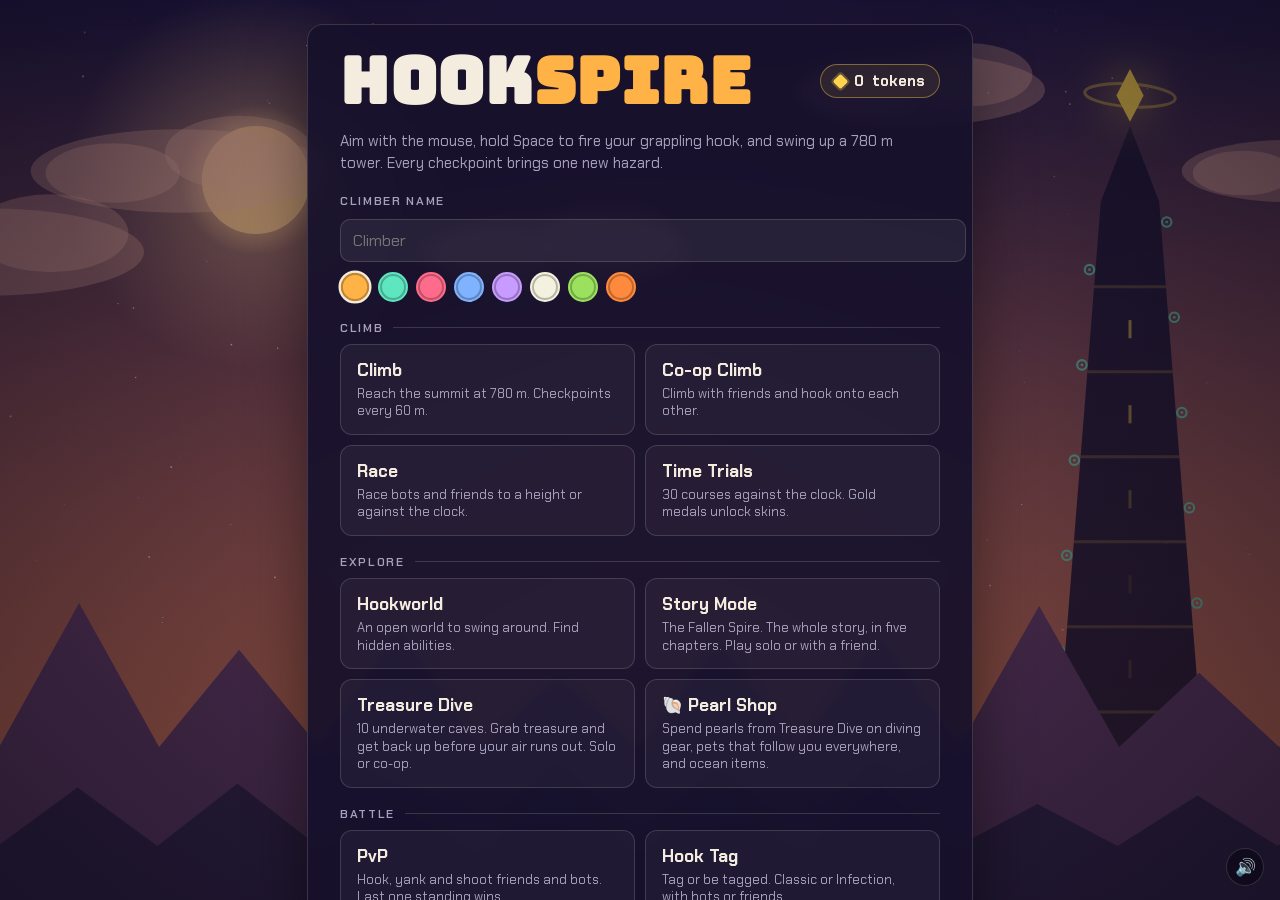
==== commit 5d654b63: "Treasure Dive: eels lunge more often, a bigger Pearl Shop card plus menu and results buttons, admin " ====
--- a/hookspire/index.html
+++ b/hookspire/index.html
@@ -360,6 +360,7 @@
         <button class="mode" id="m-world"><b>Hookworld</b><small>An open world to swing around. Find hidden abilities.</small></button>
         <button class="mode" id="m-story"><b>Story Mode</b><small>The Fallen Spire. The whole story, in five chapters. Play solo or with a friend.</small></button>
         <button class="mode" id="m-dive"><b>Treasure Dive</b><small>10 underwater caves. Grab treasure and get back up before your air runs out. Solo or co-op.</small></button>
+        <button class="mode" id="m-dshop"><b>🐚 Pearl Shop</b><small>Spend pearls from Treasure Dive on diving gear, pets that follow you everywhere, and ocean items.</small></button>
         <button class="mode" id="m-train" hidden><b>Training Arena</b><small>Spend Grit on upgrades and run drills to earn more.</small></button>
       </div>
     </div>
@@ -749,9 +750,12 @@
   <section class="panel wide" id="scr-dive" hidden>
     <div class="head-row"><h2>Treasure Dive</h2><span class="note" id="dv-pearls"></span></div>
     <p>Dive into a cave full of treasure, grab what you can carry and bring it back up to your boat. Watch your air: bubble columns refill it, and so does the surface. Fish and eels knock treasure out of your hands, currents push you around, and the roof can cave in. Every dive is a new cave. Bank enough treasure to beat the level.</p>
+    <div class="shopcard" style="display:flex;align-items:center;justify-content:space-between;gap:12px;flex-wrap:wrap;padding:14px 16px;margin:10px 0;border:2px solid var(--mint);border-radius:12px;background:rgba(95,216,255,0.10)">
+      <div><b style="font-size:1.25em">🐚 Pearl Shop</b><br><span class="note" id="dv-shop-sum">Spend pearls on diving gear, pets and ocean hats, trails and auras.</span></div>
+      <button class="btn primary" id="b-dv-shop" style="font-size:1.1em;padding:12px 22px">Open the Pearl Shop</button>
+    </div>
     <div id="dv-levels" class="snodes"></div>
     <p class="note" id="dv-best"></p>
-    <div class="row"><button class="btn primary" id="b-dv-shop">Pearl Shop</button></div>
     <div class="adm-sec">
       <h3 style="color:var(--mint)">Co-op</h3>
       <p class="note" id="dv-coop-msg"></p>
@@ -778,7 +782,7 @@
     <h2 id="dr-title"></h2>
     <p id="dr-sub"></p>
     <p class="note" id="dr-msg"></p>
-    <div class="row"><button class="btn primary" id="b-dr-next">Next level</button><button class="btn" id="b-dr-retry">Dive again</button><button class="btn" id="b-dr-map">Back to the levels</button></div>
+    <div class="row"><button class="btn primary" id="b-dr-next">Next level</button><button class="btn" id="b-dr-retry">Dive again</button><button class="btn" id="b-dr-shop">🐚 Pearl Shop</button><button class="btn" id="b-dr-map">Back to the levels</button></div>
   </section>
 
   <section class="panel wide" id="scr-duel" hidden>
@@ -948,6 +952,10 @@
         <div class="row">
           <input class="adm-in" type="number" id="adm-grit" min="0" max="9999999" value="500" aria-label="Grit">
           <button class="btn" id="b-adm-gadd">Add Grit</button><button class="btn" id="b-adm-gset">Set Grit</button><button class="btn" id="b-adm-gall">Grit Blast, arena + max upgrades</button>
+        </div>
+        <div class="row">
+          <input class="adm-in" type="number" id="adm-pearl" min="0" max="9999999" value="500" aria-label="Pearls">
+          <button class="btn" id="b-adm-padd">Add pearls</button><button class="btn" id="b-adm-pset">Set pearls</button>
         </div>
         <div class="seg small">
           <button type="button" id="b-adm-items">All items and skins</button>
@@ -9787,8 +9795,8 @@
   for (const e of c.eels) {
     e.cool -= dt;
     const dp = Math.hypot(P.x - e.hx, P.y - e.hy);
-    if (e.out <= 0 && e.cool <= 0 && dp < 130) { e.out = 1.1; e.cool = 3; }
-    if (e.out > 0) { e.out -= dt; const k2 = Math.sin(Math.max(0, e.out) / 1.1 * Math.PI); e.x = e.hx + e.dir * 110 * k2; e.y = e.hy; if (Math.hypot(P.x - e.x, P.y - e.y) < 30) { diveHurt(e.x, e.y, 'An eel bit you!'); D.air = Math.max(0, D.air - 1.5); } } else { e.x = e.hx; e.y = e.hy; }
+    if (e.out <= 0 && e.cool <= 0 && (dp < 210 || Math.random() < dt * 0.5)) { e.out = 1.5; e.cool = 1.2 + Math.random() * 0.8; }
+    if (e.out > 0) { e.out -= dt; const k2 = Math.sin(Math.max(0, e.out) / 1.5 * Math.PI); e.x = e.hx + e.dir * 110 * k2; e.y = e.hy; if (Math.hypot(P.x - e.x, P.y - e.y) < 30) { diveHurt(e.x, e.y, 'An eel bit you!'); D.air = Math.max(0, D.air - 1.5); } } else { e.x = e.hx; e.y = e.hy; }
   }
   // cave-ins: dust, then rocks fall and pile up for a while
   if (D.L >= 2) {
@@ -9941,6 +9949,7 @@
     box.append(b);
   }
   $('dv-pearls').textContent = d.pearls + ' pearls';
+  $('dv-shop-sum').textContent = 'You have ' + d.pearls + ' pearl' + (d.pearls === 1 ? '' : 's') + '. Spend them on diving gear, pets and ocean hats, trails and auras.';
   $('dv-best').textContent = 'Levels beaten: ' + d.lv + ' of ' + DIVE_LEVELS + (ownsSkin('deepdiver') ? ' · Deep Diver skin unlocked!' : '');
   $('dv-coop-box').hidden = !inRoom; $('dv-code').textContent = teamCode;
   $('b-dv-host').hidden = inRoom || !roomApi; $('dv-join').hidden = inRoom || !roomApi;
@@ -9984,8 +9993,12 @@
 }
 $('m-dive').addEventListener('click', () => { renderDiveMenu(); $('dv-err').hidden = true; show('scr-dive'); });
 $('b-dv-back').addEventListener('click', () => { if (teamKind === 'dive') toMenu(); else show('scr-menu'); });
-$('b-dv-shop').addEventListener('click', () => { renderDiveShop(); show('scr-dshop'); });
-$('b-ds-back').addEventListener('click', () => { renderDiveMenu(); show('scr-dive'); });
+let dsFrom = 'scr-dive';
+const openDiveShop = (from) => { dsFrom = from; renderDiveShop(); show('scr-dshop'); };
+$('b-dv-shop').addEventListener('click', () => openDiveShop('scr-dive'));
+$('m-dshop').addEventListener('click', () => openDiveShop('scr-menu'));
+$('b-dr-shop').addEventListener('click', () => openDiveShop('scr-dive-res'));
+$('b-ds-back').addEventListener('click', () => { if (dsFrom === 'scr-menu') { refreshMenu(); show('scr-menu'); } else if (dsFrom === 'scr-dive-res' && dive && dive.res) show('scr-dive-res'); else { renderDiveMenu(); show('scr-dive'); } });
 $('b-dr-next').addEventListener('click', () => { if (dive && dive.L < DIVE_LEVELS) divePick(dive.L + 1); });
 $('b-dr-retry').addEventListener('click', () => { if (dive) divePick(dive.L); });
 $('b-dr-map').addEventListener('click', () => { dive = null; state = 'menu'; mode = 'solo'; $('whud').hidden = true; $('t-timer').hidden = true; $('t-hint').hidden = true; $('w-hp').hidden = false; $('w-slots').hidden = false; refreshMenu(); renderDiveMenu(); show('scr-dive'); });
@@ -11120,6 +11133,9 @@
   const g = gs(); g.atk = 1; g.arena = 1; g.sec.drill = 1; g.sec.relic = 1; g.sec.code = 1;
   for (const [k] of GSTATS) g.up[k] = 15;
 }
+const pearlIn = () => clampInt($('adm-pearl').value, 0, 9999999);
+$('b-adm-padd').addEventListener('click', () => { const d = dv(); d.pearls = Math.min(9999999, d.pearls + pearlIn()); admDone('Pearls: ' + d.pearls); });
+$('b-adm-pset').addEventListener('click', () => { const d = dv(); d.pearls = pearlIn(); admDone('Pearls: ' + d.pearls); });
 $('b-adm-gadd').addEventListener('click', () => { const g = gs(); g.g = Math.min(9999999, g.g + gritIn()); admDone('Grit: ' + g.g); });
 $('b-adm-gset').addEventListener('click', () => { const g = gs(); g.g = gritIn(); admDone('Grit: ' + g.g); });
 $('b-adm-gall').addEventListener('click', () => { giveGrit(); admDone('Grit Blast unlocked, the Training Arena is open, the level cap is 15 and every upgrade is maxed.'); });
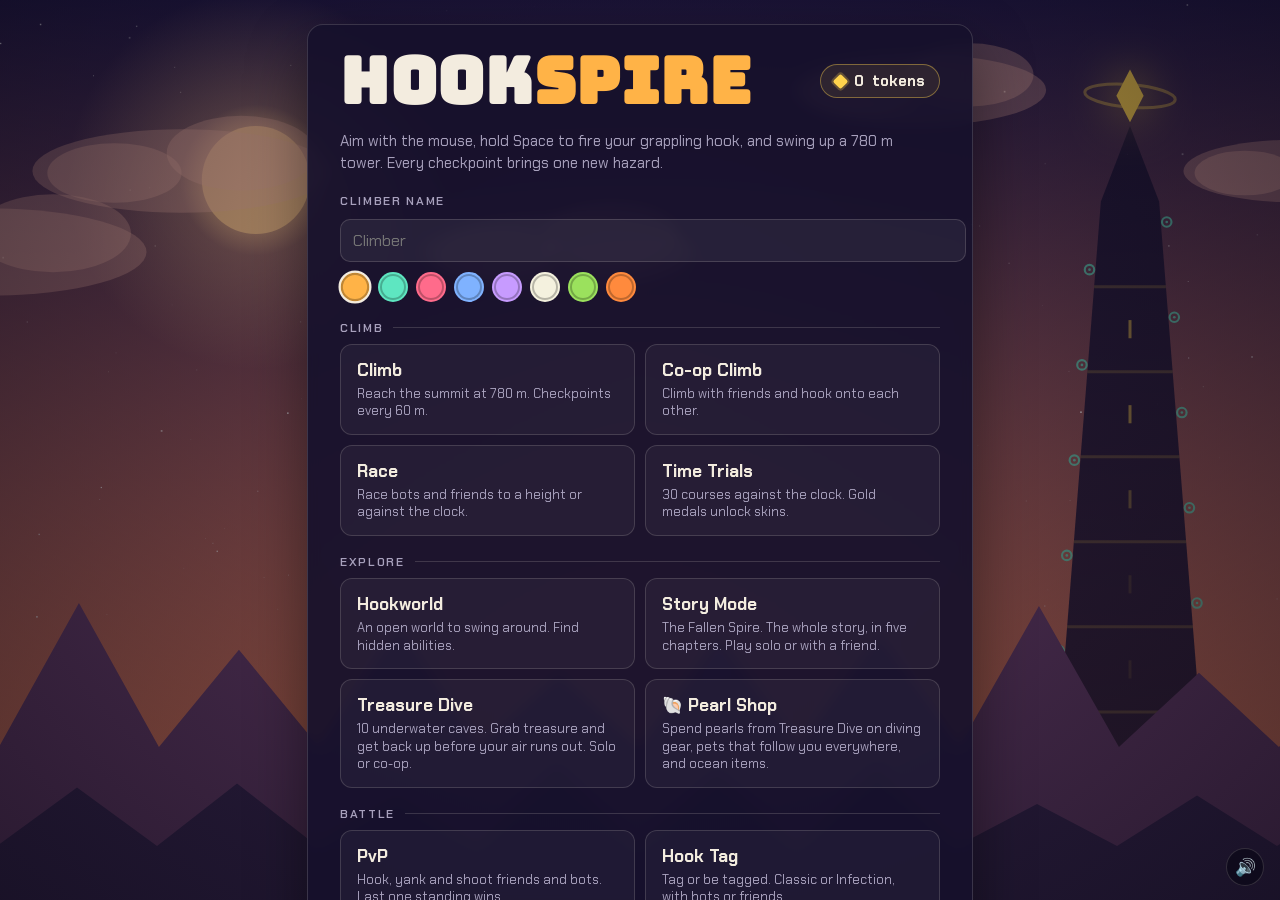
==== commit ba84abd1: "Admin pearl gifts; weaker battle, CTF, Tag and Duel bots; bigger heart health display, shown in duel" ====
--- a/hookspire/index.html
+++ b/hookspire/index.html
@@ -273,9 +273,12 @@
 .slot .bar i { display: block; height: 100%; }
 .slot.active { border-color: var(--gold); }
 .slot.empty { opacity: .5; }
-.hp { display: flex; gap: 4px; align-items: center; }
-.hp i { width: 20px; height: 8px; border-radius: 4px; background: var(--danger); box-shadow: 0 1px 0 rgba(0,0,0,.35); }
-.hp i.off { background: rgba(255,255,255,.2); }
+.hp { display: flex; gap: 5px; align-items: center; margin: 4px 0; padding: 5px 8px; border-radius: 10px; background: rgba(13,10,24,.55); width: fit-content; }
+.hp i { width: 26px; height: 24px; background: var(--danger); clip-path: path('M13 23 L2.5 12.5 C-1 9 1 2.5 7 2.5 C10 2.5 12 4.5 13 6.5 C14 4.5 16 2.5 19 2.5 C25 2.5 27 9 23.5 12.5 Z'); filter: drop-shadow(0 1px 0 rgba(0,0,0,.4)); }
+.hp i.off { background: rgba(255,255,255,.22); }
+.hp.low i:not(.off) { animation: hplow .6s ease-in-out infinite alternate; }
+@keyframes hplow { from { transform: scale(1); } to { transform: scale(1.18); filter: drop-shadow(0 0 6px #ff5a6e); } }
+@media (prefers-reduced-motion: reduce) { .hp.low i:not(.off) { animation: none; } }
 .ult { position: absolute; left: 50%; transform: translateX(-50%); bottom: calc(132px + env(safe-area-inset-bottom, 0px)); display: flex; gap: 10px; align-items: center; background: rgba(10,8,24,.72); border: 1px solid var(--line); border-radius: 999px; padding: 6px 14px; font-weight: 700; font-size: 14px; white-space: nowrap; }
 .ult .k { font-family: var(--display); color: var(--dim); }
 .ult .bar { width: 140px; height: 6px; border-radius: 3px; background: rgba(255,255,255,.12); overflow: hidden; display: block; }
@@ -998,6 +1001,7 @@
           <h3 style="color:var(--mint)" id="adm-give-title">Give</h3>
           <div class="row"><input class="adm-in" type="number" id="ag-tok" min="1" max="1000000" value="100" aria-label="Tokens to give"><button class="btn" id="b-ag-tok">Send tokens</button></div>
           <div class="row"><input class="adm-in" type="number" id="ag-grit" min="1" max="1000000" value="100" aria-label="Grit to give"><button class="btn" id="b-ag-grit">Send Grit</button><button class="btn" id="b-ag-gblast">Send Grit Blast + arena</button></div>
+          <div class="row"><input class="adm-in" type="number" id="ag-pearl" min="1" max="1000000" value="100" aria-label="Pearls to give"><button class="btn" id="b-ag-pearl">Send pearls</button></div>
           <div class="row"><select class="adm-in wide" id="ag-item" aria-label="Item to give"></select><button class="btn" id="b-ag-item">Send item</button><button class="btn" id="b-ag-items">Send every item</button></div>
           <div class="row"><select class="adm-in wide" id="ag-skin" aria-label="Skin to give"></select><button class="btn" id="b-ag-skin">Send skin</button></div>
           <div class="row"><select class="adm-in wide" id="ag-ab" aria-label="Ability to give"></select><button class="btn" id="b-ag-ab">Send ability</button><button class="btn" id="b-ag-aball">Send all abilities</button></div>
@@ -4485,7 +4489,8 @@
   if (wHP !== lastHP) {
     lastHP = wHP;
     const el = $('w-hp'); el.textContent = '';
-    const mx = mode === 'story' ? W_HP : mode === 'pvp' ? P_HP + gHP() : wMax();
+    const mx = mode === 'story' ? W_HP : mode === 'pvp' ? (pvp && pvp.duel ? DUEL_HP : P_HP + gHP()) : wMax();
+    el.classList.toggle('low', wHP === 1);
     for (let i = 0; i < mx; i++) { const pip = document.createElement('i'); if (i >= wHP) pip.className = 'off'; if (i >= W_HP && mode !== 'story') pip.style.background = i < wHP ? '#ff9a3d' : ''; el.append(pip); }
     el.setAttribute('aria-label', 'Health ' + wHP + ' of ' + mx);
   }
@@ -4973,6 +4978,9 @@
 const TEAM_COLORS = ['#ff6b8b', '#7fb2ff'], TEAM_NAMES = ['Red team', 'Blue team'];
 const PVP_BOT_NAMES = ['Bot Pip', 'Bot Juno', 'Bot Rook', 'Bot Vex', 'Bot Moss', 'Bot Zed', 'Bot Kit', 'Bot Ash'];
 const PDIFF = { easy: { rate: 2.0, err: 0.36, yank: false, mv: 0.76, think: 0.3 }, medium: { rate: 1.4, err: 0.17, yank: true, mv: 0.8, think: 0.27 }, hard: { rate: 0.98, err: 0.07, yank: true, mv: 0.85, think: 0.24 } };
+// battle, Capture the Flag, Tag and Duel bots are a bit weaker than the raw table: slower shots, worse aim, a little slower
+const botD = (b) => { const D = PDIFF[b.diff] || PDIFF.medium; return Object.assign({}, D, { rate: D.rate * 1.35, err: D.err * 1.4 }); };
+const botMv = (b) => (PDIFF[b.diff] || PDIFF.medium).mv * (pvp && (pvp.hr || pvp.chess) ? 1 : 0.85);
 const SHOT_V = 900, SHOT_CD = 0.55, YANK_CD = 2, ULT_TIME = 40, P_HP = 5;
 let pvp = null, pvpHost = false, pvpPm = null, lastPvpId = 0, myPeerId = null, PB = P, claimN = 0;
 const pvpSid = Math.random().toString(36).slice(2, 8);
@@ -5471,7 +5479,7 @@
     let push = Math.abs(b.vx) > 40 ? Math.sign(b.vx) : b.dir;
     const wallAhead = Math.abs(b.vx) > 120 && wSolid(Math.floor((b.x + Math.sign(b.vx) * (PR + 6 + Math.abs(b.vx) * 0.12)) / TS), Math.floor(b.y / TS));
     if (wallAhead) { push = -Math.sign(b.vx); b.wallT = (b.wallT || 0) + dt; } else b.wallT = Math.max(0, (b.wallT || 0) - dt);
-    ax = push * SWING * 0.95 * (PDIFF[b.diff] || PDIFF.medium).mv * (b.spd || 1) * (b.od > now ? 1.5 : 1);
+    ax = push * SWING * 0.95 * botMv(b) * (b.spd || 1) * (b.od > now ? 1.5 : 1);
     const fr = b.rope.L - (b.rope.w && b.rope.w.length ? ropeWrapLen(b.rope, b.rope) : 0); // free rope after any wraps
     if (fr > 230) b.rope.L -= REEL_IN * dt * 0.5;
     else if (b.wantUp && fr > 130) b.rope.L -= REEL_IN * dt * 0.3;
@@ -5484,11 +5492,11 @@
       else { b.vx *= 0.5; b.blockT = (b.blockT || 0) + dt; }
     } else {
       b.blockT = Math.max(0, (b.blockT || 0) - dt);
-      b.vx += (b.dir * WALKMAX * (b.spd || 1) * (0.6 + 0.4 * (PDIFF[b.diff] || PDIFF.medium).mv) - b.vx) * Math.min(1, 10 * dt);
+      b.vx += (b.dir * WALKMAX * (b.spd || 1) * (0.6 + 0.4 * botMv(b)) - b.vx) * Math.min(1, 10 * dt);
       if (Math.random() < dt * 1.5) b.vy = -JUMP_V;
     }
   }
-  else if (!wSolid(Math.floor((b.x + b.dir * (PR + 10)) / TS), Math.floor(b.y / TS))) ax = b.dir * AIR * (b.spd || 1) * (PDIFF[b.diff] || PDIFF.medium).mv;
+  else if (!wSolid(Math.floor((b.x + b.dir * (PR + 10)) / TS), Math.floor(b.y / TS))) ax = b.dir * AIR * (b.spd || 1) * botMv(b);
   if (b.pull && now < b.pull.until) { const dx = b.pull.x - b.x, dy = b.pull.y - b.y, d = Math.hypot(dx, dy) || 1; ax += dx / d * 1600; ay += dy / d * 1600; }
   b.vx += ax * dt; b.vy += ay * dt;
   b.vx *= 1 - 0.1 * dt; b.vy *= 1 - 0.1 * dt;
@@ -5523,7 +5531,7 @@
   for (let i = 0; i < n; i++) botPhysics(b, h, now);
   if (Math.abs(b.vx) > 20) b.face = Math.sign(b.vx);
   if (!tgt) return;
-  const D = PDIFF[b.diff] || PDIFF.medium;
+  const D = botD(b);
   const los = td < 700 && wLos(b.x, b.y, tgt.x, tgt.y);
   if (los && td < 650 && b.shotCd <= 0) {
     const lead = td / SHOT_V * 0.6, ax = tgt.x + (tgt.vx || 0) * lead, ay = tgt.y + (tgt.vy || 0) * lead;
@@ -5531,7 +5539,7 @@
     spawnShot(b.id, b.team, b.x, b.y, Math.cos(a), Math.sin(a), { dmg: b.od > now ? 2 : 1 });
     b.shotCd = D.rate * (0.8 + Math.random() * 0.4) * (b.od > now ? 0.5 : 1);
   }
-  if (D.yank && los && td < RANGE && b.yankCd <= 0 && Math.random() < dt * 0.5) {
+  if (D.yank && los && td < RANGE && b.yankCd <= 0 && Math.random() < dt * 0.35) {
     const ux = (b.x - tgt.x) / td, uy = (b.y - tgt.y) / td;
     deal(b.id, tgt.id, 'y', 1, ux * 950, uy * 950 - 250);
     b.yankCd = 5; pvp.lines.push({ x1: b.x, y1: b.y, x2: tgt.x, y2: tgt.y, until: now + 250 });
@@ -5571,7 +5579,7 @@
   state = 'play'; show(null);
   $('hud').hidden = true; $('whud').hidden = false; $('w-ult').hidden = false; $('w-hint').hidden = true; $('p-hint').hidden = false;
   { const mm = $('w-mini'); mm.width = 440; mm.height = Math.round(440 * hw.ht / hw.wt); mm.hidden = false; }
-  { const tg = !!pm.tag, cf = !!pm.ctf, kf = !!pm.chess, hr = !!pm.hr, du = !!pm.duel, alt = tg || cf || kf || hr || du; $('w-ult').hidden = alt; $('p-hint').hidden = alt; $('d-hint').hidden = !du; $('g-hint').hidden = !tg; $('c-hint').hidden = !cf; $('r-hint').hidden = !hr; $('k-hint').hidden = !kf; $('k-roster').hidden = !kf; $('w-slots').hidden = kf || du; $('w-hp').hidden = alt; $('t-timer').hidden = !alt; $('t-timer').style.borderColor = ''; }
+  { const tg = !!pm.tag, cf = !!pm.ctf, kf = !!pm.chess, hr = !!pm.hr, du = !!pm.duel, alt = tg || cf || kf || hr || du; $('w-ult').hidden = alt; $('p-hint').hidden = alt; $('d-hint').hidden = !du; $('g-hint').hidden = !tg; $('c-hint').hidden = !cf; $('r-hint').hidden = !hr; $('k-hint').hidden = !kf; $('k-roster').hidden = !kf; $('w-slots').hidden = kf || du; $('w-hp').hidden = alt && !du; $('t-timer').hidden = !alt; $('t-timer').style.borderColor = ''; }
   if (pm.chess) chessPlaceMe();
   if (pm.duel) duelPlace();
   $('wbanner').dataset.cd = '';
@@ -5882,7 +5890,9 @@
 function drawTag(x, y, hp, teamCol) {
   if (pvp && pvp.tag) return;
   if (pvp && pvp.ctf) { if (teamCol) { ctx.strokeStyle = teamCol; ctx.lineWidth = 3; ctx.beginPath(); ctx.ellipse(x, y + 24, 16, 5, 0, 0, 6.283); ctx.stroke(); } return; }
-  for (let i = 0; i < (pvp && pvp.duel ? DUEL_HP : P_HP); i++) { ctx.fillStyle = i < hp ? '#ff5a6e' : 'rgba(255,255,255,0.25)'; ctx.fillRect(x - 24 + i * 10, y - 46, 8, 4); }
+  const n = pvp && pvp.duel ? DUEL_HP : P_HP, w = n * 13 + 4;
+  ctx.fillStyle = 'rgba(13,10,24,0.6)'; ctx.fillRect(x - w / 2, y - 76, w, 14);
+  for (let i = 0; i < n; i++) { const hx = x - w / 2 + 8.5 + i * 13, hy = y - 69; ctx.fillStyle = i < hp ? '#ff5a6e' : 'rgba(255,255,255,0.25)'; ctx.beginPath(); ctx.moveTo(hx, hy + 5); ctx.bezierCurveTo(hx - 7, hy, hx - 4, hy - 6, hx, hy - 2.5); ctx.bezierCurveTo(hx + 4, hy - 6, hx + 7, hy, hx, hy + 5); ctx.fill(); }
   if (teamCol) { ctx.strokeStyle = teamCol; ctx.lineWidth = 3; ctx.beginPath(); ctx.ellipse(x, y + 24, 16, 5, 0, 0, 6.283); ctx.stroke(); }
 }
 function iceOverlay(x, y) { ctx.fillStyle = 'rgba(191,243,255,0.45)'; ctx.fillRect(x - 20, y - 32, 40, 56); ctx.strokeStyle = '#ffffff'; ctx.lineWidth = 2; ctx.strokeRect(x - 20, y - 32, 40, 56); }
@@ -5958,6 +5968,7 @@
   for (const b of pvp.rbots) if (b && b.alive) drawFighter(b, b.rx, b.ry, b.a ? { x: b.a[0], y: b.a[1] } : null, b.invis, false, b.fr, b.nt, dt);
   if (pvp.tag) tagMarkers();
   if (pvp.ctf) ctfDraw();
+  if (pvp.me.alive && !pvp.tag && !pvp.ctf && !pvp.hr) drawTag(P.x, P.y, pvp.me.hp, pvp.cfg.teams ? TEAM_COLORS[pvp.me.team & 1] : null);
   if (pvp.duel) duelDraw(now);
   if (pvp.hr) hrDraw();
   for (const s of pvp.shots) { ctx.fillStyle = s.tag ? '#ff3d55' : s.swap ? '#ffd34d' : s.homing ? '#ff8a3d' : (s.team === pvp.me.team ? '#5ee6c1' : '#ff5a6e'); ctx.beginPath(); ctx.arc(s.x, s.y, 6, 0, 6.283); ctx.fill(); }
@@ -6224,7 +6235,7 @@
   for (let i = 0; i < n; i++) botPhysics(b, h, now);
   if (Math.abs(b.vx) > 20) b.face = Math.sign(b.vx);
   if (it && tgt && td < TAG_SHOT_V * TAG_SHOT_LIFE * 0.85 && b.shotCd <= 0 && !((T.fz[b.id] || 0) > now) && wLos(b.x, b.y, tgt.x, tgt.y)) {
-    const D = PDIFF[b.diff] || PDIFF.medium, lead = td / TAG_SHOT_V * 0.6;
+    const D = botD(b), lead = td / TAG_SHOT_V * 0.6;
     const a = Math.atan2(tgt.y + (tgt.vy || 0) * lead - b.y, tgt.x + (tgt.vx || 0) * lead - b.x) + (Math.random() - 0.5) * 2 * D.err * 1.3;
     spawnShot(b.id, b.team, b.x, b.y, Math.cos(a), Math.sin(a), { tag: true, speed: TAG_SHOT_V, life: TAG_SHOT_LIFE });
     b.shotCd = TAG_CD * D.rate * (1.1 + Math.random() * 0.5);
@@ -6586,8 +6597,8 @@
   // yank an enemy carrier that's in reach
   const c = carrierOf(O);
   if (c && b.yankCd <= 0 && ctfOnSide(own, c.x)) {
-    const d = Math.hypot(c.x - b.x, c.y - b.y), D = PDIFF[b.diff] || PDIFF.medium;
-    if (d < RANGE * 0.9 && d > 60 && wLos(b.x, b.y, c.x, c.y) && Math.random() < dt * (b.diff === 'hard' ? 0.9 : b.diff === 'medium' ? 0.5 : 0.25)) {
+    const d = Math.hypot(c.x - b.x, c.y - b.y), D = botD(b);
+    if (d < RANGE * 0.9 && d > 60 && wLos(b.x, b.y, c.x, c.y) && Math.random() < dt * (b.diff === 'hard' ? 0.65 : b.diff === 'medium' ? 0.35 : 0.18)) {
       deal(b.id, c.id, 'y', 0, (b.x - c.x) / d * 950, (b.y - c.y) / d * 950 - 250);
       ctfKnock(b.id, c.id);
       b.yankCd = D.rate * 6; pvp.lines.push({ x1: b.x, y1: b.y, x2: c.x, y2: c.y, until: now + 250 });
@@ -10217,7 +10228,7 @@
   for (let i = 0; i < n; i++) botPhysics(b, h, now);
   if (Math.abs(b.vx) > 20) b.face = Math.sign(b.vx);
   if (!tgt) return;
-  const td = Math.hypot(tgt.x - b.x, tgt.y - b.y), lv = { easy: [0.85, 0.55], medium: [0.6, 0.8], hard: [0.45, 1] }[b.diff] || [0.6, 0.8];
+  const td = Math.hypot(tgt.x - b.x, tgt.y - b.y), lv = { easy: [1.15, 0.4], medium: [0.8, 0.6], hard: [0.6, 0.75] }[b.diff] || [0.8, 0.6];
   // close in on foot when near; the hook brain does the rest
   if (td < 220 && b.rope && Math.random() < dt * 2) b.rope = null;
   if (td < SLASH_R && b.shotCd <= 0) {
@@ -10227,7 +10238,7 @@
   if (b.yankCd <= 0) {
     const sw = SWORD[b.sword] || SWORDS[0], los = wLos(b.x, b.y, tgt.x, tgt.y);
     const want = { wood: td < 220, flame: td < 600 && los, frost: td < 140, storm: td < 320 && los, grapple: td > 160 && td < 470 && los, shadow: td > 120 && td < 390 && los, king: td < 110 }[sw.id];
-    if (want && Math.random() < dt * (b.diff === 'hard' ? 3 : b.diff === 'easy' ? 0.8 : 1.6)) { b.yankCd = SPECIAL_CD + (b.diff === 'easy' ? 3 : 0); duelPower(b.id, b, b, sw, tgt.x, tgt.y, false); }
+    if (want && Math.random() < dt * (b.diff === 'hard' ? 2 : b.diff === 'easy' ? 0.5 : 1.1)) { b.yankCd = SPECIAL_CD + 2 + (b.diff === 'easy' ? 3 : 0); duelPower(b.id, b, b, sw, tgt.x, tgt.y, false); }
   }
 }
 function finishDuel() {
@@ -11087,6 +11098,7 @@
 function applyGift(kind, v) {
   const h = hs();
   if (kind === 'tok') { const n = clampInt(v, 1, 1000000); save.tokens += n; achStat('earned', n); writeSave(); refreshMenu(); return n + ' tokens'; }
+  if (kind === 'pearl') { const n = clampInt(v, 1, 1000000), d = dv(); d.pearls = Math.min(9999999, d.pearls + n); writeSave(); return n + ' pearls'; }
   if (kind === 'grit') { const n = clampInt(v, 1, 1000000), g = gs(); g.g = Math.min(9999999, g.g + n); writeSave(); return n + ' Grit'; }
   if (kind === 'gblast') { const g = gs(); if (g.atk && g.arena) return null; g.atk = 1; g.arena = 1; writeSave(); refreshMenu(); return 'the Grit Blast and the Training Arena (hold X, then press C three times)'; }
   if (kind === 'item' && typeof v === 'string' && ITEM[v] && !ITEM[v].sk) { save.owned[v] = (save.owned[v] || 0) + 1; writeSave(); return ITEM[v].n; }
@@ -11098,6 +11110,7 @@
 }
 $('b-ag-tok').addEventListener('click', () => { const n = clampInt($('ag-tok').value, 1, 1000000); sendGift('tok', n, n + ' tokens'); });
 $('b-ag-grit').addEventListener('click', () => { const n = clampInt($('ag-grit').value, 1, 1000000); sendGift('grit', n, n + ' Grit'); });
+$('b-ag-pearl').addEventListener('click', () => { const n = clampInt($('ag-pearl').value, 1, 1000000); sendGift('pearl', n, n + ' pearls'); });
 $('b-ag-gblast').addEventListener('click', () => sendGift('gblast', 1, 'the Grit Blast and the Training Arena'));
 $('b-ag-item').addEventListener('click', () => { const id = $('ag-item').value; if (ITEM[id]) sendGift('item', id, ITEM[id].n); });
 $('b-ag-items').addEventListener('click', () => sendGift('items', 1, 'every item and skin'));
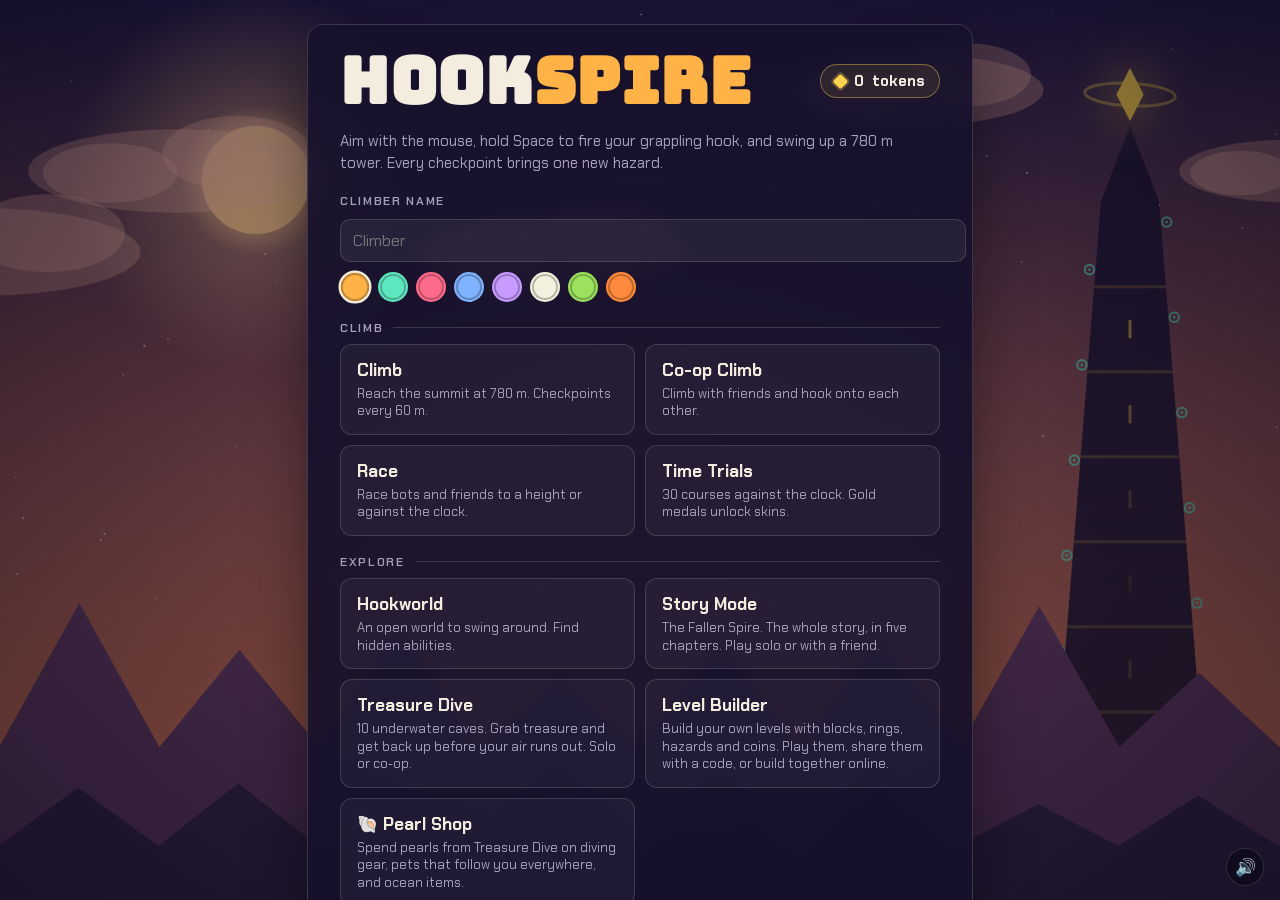
==== commit d9e7f65d: "Level Builder: editor with 14 pieces, test play, 10 save slots, share codes, building together onlin" ====
--- a/hookspire/index.html
+++ b/hookspire/index.html
@@ -273,6 +273,14 @@
 .slot .bar i { display: block; height: 100%; }
 .slot.active { border-color: var(--gold); }
 .slot.empty { opacity: .5; }
+#ed-bar { position: fixed; left: 50%; bottom: 10px; transform: translateX(-50%); z-index: 30; display: grid; gap: 6px; padding: 8px; border-radius: 14px; background: rgba(13,10,24,.88); border: 1px solid rgba(255,255,255,.12); max-width: calc(100vw - 20px); }
+#ed-bar .ed-row { display: flex; gap: 5px; flex-wrap: wrap; justify-content: center; align-items: center; }
+#ed-bar .ed-b { font: 600 13px 'Chakra Petch', sans-serif; color: #f3ecdf; background: rgba(255,255,255,.08); border: 2px solid transparent; border-radius: 9px; padding: 5px 8px; cursor: pointer; display: flex; align-items: center; gap: 5px; }
+#ed-bar .ed-b[aria-pressed="true"] { border-color: var(--mint); background: rgba(95,227,208,.18); }
+#ed-bar .ed-b i { width: 16px; height: 16px; border-radius: 4px; display: inline-block; }
+#ed-bar .ed-info { font-size: 12px; color: var(--dim); padding: 0 6px; }
+#ed-tip { position: fixed; top: 10px; left: 50%; transform: translateX(-50%); z-index: 30; font-size: 13px; color: #f3ecdf; background: rgba(13,10,24,.75); padding: 6px 12px; border-radius: 10px; pointer-events: none; }
+body.touch #ed-tip { display: none; }
 .hp { display: flex; gap: 5px; align-items: center; margin: 4px 0; padding: 5px 8px; border-radius: 10px; background: rgba(13,10,24,.55); width: fit-content; }
 .hp i { width: 26px; height: 24px; background: var(--danger); clip-path: path('M13 23 L2.5 12.5 C-1 9 1 2.5 7 2.5 C10 2.5 12 4.5 13 6.5 C14 4.5 16 2.5 19 2.5 C25 2.5 27 9 23.5 12.5 Z'); filter: drop-shadow(0 1px 0 rgba(0,0,0,.4)); }
 .hp i.off { background: rgba(255,255,255,.22); }
@@ -363,6 +371,7 @@
         <button class="mode" id="m-world"><b>Hookworld</b><small>An open world to swing around. Find hidden abilities.</small></button>
         <button class="mode" id="m-story"><b>Story Mode</b><small>The Fallen Spire. The whole story, in five chapters. Play solo or with a friend.</small></button>
         <button class="mode" id="m-dive"><b>Treasure Dive</b><small>10 underwater caves. Grab treasure and get back up before your air runs out. Solo or co-op.</small></button>
+        <button class="mode" id="m-bld"><b>Level Builder</b><small>Build your own levels with blocks, rings, hazards and coins. Play them, share them with a code, or build together online.</small></button>
         <button class="mode" id="m-dshop"><b>🐚 Pearl Shop</b><small>Spend pearls from Treasure Dive on diving gear, pets that follow you everywhere, and ocean items.</small></button>
         <button class="mode" id="m-train" hidden><b>Training Arena</b><small>Spend Grit on upgrades and run drills to earn more.</small></button>
       </div>
@@ -805,6 +814,49 @@
     <p class="err" id="du-err" hidden></p>
     <p class="note">Rewards: 20 tokens for a duel win, 5 for a loss, plus 3 for every round you win. Win 10 duels to unlock the Duelist skin.</p>
     <button class="link" id="b-du-back">Back to menu</button>
+  </section>
+
+  <section class="panel wide" id="scr-bld" hidden>
+    <div class="head-row"><h2>Level Builder</h2><span class="note" id="bl-rec"></span></div>
+    <p>Make your own climbing levels. Place rock and steel, rings to swing on, ice, bounce pads and water, add spikes, lava and spinning saws, scatter coins, then put down a start, checkpoints and a finish flag. Test it, save it, and share it with a code.</p>
+    <div class="adm-sec">
+      <h3 style="color:var(--mint)">New level</h3>
+      <div class="row"><input class="adm-in wide" type="text" id="bl-name" maxlength="24" placeholder="Level name" autocomplete="off" spellcheck="false"></div>
+      <div class="field"><span class="label">Size</span><div class="seg" id="bl-size"></div></div>
+      <div class="row"><button class="btn primary" id="b-bl-new">Start building</button></div>
+    </div>
+    <div class="adm-sec">
+      <h3 style="color:var(--mint)">My levels <span class="note" id="bl-count"></span></h3>
+      <div class="ablist" id="bl-list"></div>
+    </div>
+    <div class="adm-sec">
+      <h3 style="color:var(--mint)">Play a level code</h3>
+      <textarea class="adm-in wide" id="bl-code-in" rows="3" placeholder="Paste a level code here" spellcheck="false" style="width:100%;box-sizing:border-box;resize:vertical;font-family:monospace;font-size:12px"></textarea>
+      <div class="row"><button class="btn primary" id="b-bl-play">Play it</button><button class="btn" id="b-bl-import">Save to my levels</button></div>
+      <p class="err" id="bl-code-err" hidden></p>
+    </div>
+    <div class="adm-sec" id="bl-share" hidden>
+      <h3 style="color:var(--mint)">Share code: <span id="bl-share-name"></span></h3>
+      <textarea class="adm-in wide" id="bl-share-code" rows="3" readonly spellcheck="false" style="width:100%;box-sizing:border-box;resize:vertical;font-family:monospace;font-size:12px"></textarea>
+      <div class="row"><button class="btn" id="b-bl-copy">Copy code</button></div>
+      <p class="note">Send this code to a friend. They paste it under "Play a level code".</p>
+    </div>
+    <div class="adm-sec">
+      <h3 style="color:var(--mint)">Build together</h3>
+      <p class="note" id="bl-coop-msg">One of you hosts with a level, the others join with the code and edit the same level live.</p>
+      <div class="row"><select class="adm-in wide" id="bl-host-pick" aria-label="Level to build together"></select><button class="btn" id="b-bl-host">Host</button></div>
+      <div class="join" id="bl-join"><label for="bl-room">Join a friend's build</label><input type="text" id="bl-room" maxlength="6" placeholder="Room code" autocomplete="off" spellcheck="false"><button class="btn" id="b-bl-join">Join</button></div>
+      <p class="err" id="bl-err" hidden></p>
+    </div>
+    <p class="note">Your best time on every level is saved. Beat 5 different custom levels to unlock the Builder skin.</p>
+    <button class="link" id="b-bl-back">Back to menu</button>
+  </section>
+
+  <section class="panel" id="scr-bres" hidden>
+    <h2 id="br-title"></h2>
+    <p id="br-sub"></p>
+    <p class="note" id="br-msg"></p>
+    <div class="row"><button class="btn primary" id="b-br-again">Play again</button><button class="btn" id="b-br-edit">Back to editor</button><button class="btn" id="b-br-menu">Level Builder</button></div>
   </section>
 
   <section class="panel wide" id="scr-hr" hidden>
@@ -1014,6 +1066,18 @@
   </section>
 </div>
 
+<div id="ed-bar" hidden>
+  <div class="ed-row" id="ed-tiles"></div>
+  <div class="ed-row">
+    <button type="button" class="ed-b" id="ed-undo" title="Undo (Ctrl+Z)">↶ Undo</button>
+    <button type="button" class="ed-b" id="ed-test">▶ Test</button>
+    <button type="button" class="ed-b" id="ed-save">💾 Save</button>
+    <button type="button" class="ed-b" id="ed-share">🔗 Share</button>
+    <button type="button" class="ed-b" id="ed-exit">✕ Exit</button>
+    <span class="ed-info" id="ed-info"></span>
+  </div>
+</div>
+<div id="ed-tip" hidden>Click or drag to place · Right-click erases · WASD / arrows or the Move tool scroll · Ctrl+Z undo</div>
 <div id="touch" hidden>
   <div class="tstick" id="t-stick" aria-label="Movement stick"><div class="tknob" id="t-knob"></div></div>
   <div class="tab" id="t-abil"></div>
@@ -1183,6 +1247,7 @@
   { id: 'r_sand', n: 'Sand Racer', cols: ['#fff1c9', '#f0d58a', '#c49a5a', '#8a6a3a'], hat: 'racehelm', hc: '#f0d58a', rope: 'plain', rc: '#c49a5a', trail: 'dot', aura: 'glow', ac: '#f0d58a', glow: 8, race: 'hr_dunes' },
   { id: 'r_jungle', n: 'Jungle Racer', cols: ['#c8ff9e', '#5fd36b', '#2f8a3a', '#2f4a26'], hat: 'racehelm', hc: '#5fd36b', rope: 'plain', rc: '#8a6d52', trail: 'leaf', aura: 'orbit', ac: '#5fd36b', glow: 8, race: 'hr_jungle' },
   { id: 'r_crystal', n: 'Crystal Racer', cols: ['#ffffff', '#c7a8ff', '#7fd8ff', '#4a4068'], hat: 'racehelm', hc: '#c7a8ff', rope: 'glow', rc: '#c7a8ff', trail: 'star', aura: 'rainbowring', ac: '#c7a8ff', glow: 14, race: 'hr_crystal' },
+  { id: 'builder', n: 'Builder', cols: ['#ffd34d', '#ff9a3d', '#5a6478', '#2a2f3d'], hat: 'cap', hc: '#ffd34d', rope: 'chain', rc: '#ffd34d', trail: 'sq', aura: 'pulse', ac: '#ffd34d', glow: 8, bld: true },
   { id: 'duelist', n: 'Duelist', cols: ['#f3f0ff', '#c0c8d8', '#5a6478', '#2a2f3d'], hat: 'forgehelm', hc: '#c0c8d8', rope: 'chain', rc: '#e8e4f0', trail: 'spark', aura: 'pulse', ac: '#ff5a6e', glow: 10, duel: true },
   { id: 'deepdiver', n: 'Deep Diver', cols: ['#ffd98a', '#d9a441', '#1f4f8a', '#0b1e3f'], hat: 'bubble', hc: '#d9a441', rope: 'chain', rc: '#d9a441', trail: 'ring', aura: 'tide', ac: '#5fd8ff', glow: 10, dive: true },
   { id: 'spireheart', n: 'Spireheart', cols: ['#ffe14a', '#5fd8ff', '#5fe3d0', '#ff8a3d', '#ffffff'], hat: 'spirecrown', hc: '#ffffff', rope: 'grad', rc: '#ffffff', trail: 'elements', aura: 'elements', ac: '#ffffff', glow: 18, story: 5 },
@@ -1199,7 +1264,7 @@
 const SKINS = SKIN_ORDER.map(id => PAL_BY[id]);
 const HAT_NAMES = { cap: 'Cap', beanie: 'Beanie', band: 'Headband', top: 'Top Hat', bucket: 'Hat', crown: 'Crown', prop: 'Propeller', halo: 'Halo', comet: 'Crown', flame: 'Flame', antenna: 'Antenna', tricorn: 'Tricorn', flower: 'Blossom', horns: 'Horns', bubble: 'Helmet', shards: 'Shards', moon: 'Moon', boltcrown: 'Bolt Crown', icecrown: 'Ice Crown', coralcrown: 'Coral Crown', glacier: 'Glacier Crown', forgehelm: 'Forge Helm', spirecrown: 'Spire Crown', racehelm: 'Racing Helmet' };
 const SKIN_BY = Object.create(null);
-for (const s of [...SKINS, PAL_BY.stormbreaker, PAL_BY.frostbite, PAL_BY.tidecaller, PAL_BY.emberforged, PAL_BY.spireheart, PAL_BY.deepdiver, PAL_BY.duelist, ...PALETTES.filter(p => p.race)]) {
+for (const s of [...SKINS, PAL_BY.stormbreaker, PAL_BY.frostbite, PAL_BY.tidecaller, PAL_BY.emberforged, PAL_BY.spireheart, PAL_BY.deepdiver, PAL_BY.duelist, PAL_BY.builder, ...PALETTES.filter(p => p.race)]) {
   SKIN_BY[s.id] = s;
   const base = { r: 5, ex: true, sk: s.id };
   ITEMS.push(Object.assign({ cat: 'hat', id: 'k_' + s.id + '_h', n: s.n + ' ' + HAT_NAMES[s.hat], k: s.hat, c: s.hc || s.cols[1], c2: s.cols[0] }, base));
@@ -1260,7 +1325,7 @@
 
 // ---------- save (this device only) ----------
 const SAVE_KEY = 'hookspire.save.v1';
-const save = { name: '', color: 0, best: 0, cp: 0, runs: 0, tokens: 0, hTok: 0, got: [], owned: {}, eq: Object.assign({}, NOEQ), summits: 0, fastest: 0, raceWins: 0, raceCfg: null, hw: null, pvpCfg: null, ach: null, trials: null, skinV: 2, adm: false, tagCfg: null, ctfCfg: null, kfDiff: 'medium', set: null, seen: null, last: null, kfSide: 0, story: null, grit: null, hrCfg: null, hrBest: null, hrWins: null, dive: null, pet: null, duel: null };
+const save = { name: '', color: 0, best: 0, cp: 0, runs: 0, tokens: 0, hTok: 0, got: [], owned: {}, eq: Object.assign({}, NOEQ), summits: 0, fastest: 0, raceWins: 0, raceCfg: null, hw: null, pvpCfg: null, ach: null, trials: null, skinV: 2, adm: false, tagCfg: null, ctfCfg: null, kfDiff: 'medium', set: null, seen: null, last: null, kfSide: 0, story: null, grit: null, hrCfg: null, hrBest: null, hrWins: null, dive: null, pet: null, duel: null, blds: null, bldBest: null, bldDone: null };
 try {
   const s = JSON.parse(localStorage.getItem(SAVE_KEY) || '{}');
   if (s && typeof s === 'object') {
@@ -1300,6 +1365,9 @@
     if (s.dive && typeof s.dive === 'object') save.dive = s.dive;
     if (typeof s.pet === 'string') save.pet = s.pet.slice(0, 20);
     if (s.duel && typeof s.duel === 'object') save.duel = s.duel;
+    if (Array.isArray(s.blds)) save.blds = s.blds.slice(0, 10);
+    if (s.bldBest && typeof s.bldBest === 'object') save.bldBest = s.bldBest;
+    if (Array.isArray(s.bldDone)) save.bldDone = s.bldDone.slice(0, 500);
     if (typeof s.last === 'string' && /^m-[a-z]+$/.test(s.last)) save.last = s.last;
   }
 } catch (e) { /* storage unavailable: play without saving */ }
@@ -1461,7 +1529,7 @@
   if (state === 'menu') return 'menu';
   if (mode === 'story') return story && story.L && story.L.goal === 'boss' ? 'boss' : 'story';
   if (mode === 'pvp') return 'pvp';
-  if (mode === 'world' || mode === 'trial' || mode === 'train' || mode === 'dive') return 'world';
+  if (mode === 'world' || mode === 'trial' || mode === 'train' || mode === 'dive' || mode === 'edit' || mode === 'build') return 'world';
   return 'climb';
 }
 function musicTick() {
@@ -1647,6 +1715,7 @@
   const e = { code: vcode(e0.code), repeat: e0.repeat, target: e0.target, key: e0.key, preventDefault: () => e0.preventDefault() };
   if (sDlg.lines) { if (!e.repeat && (e.code === 'Space' || e.code === 'Enter' || e.code === 'KeyE' || e0.code === 'Enter')) { e.preventDefault(); dlgNext(); } return; } // story dialogue
   if (e.code === 'KeyN' && !e.repeat) { toggleMute(); return; }
+  if (state === 'edit') { edKey(Object.assign(e, { code: e0.code, ctrlKey: e0.ctrlKey, metaKey: e0.metaKey })); return; }
   if (state === 'play' && e.code === 'KeyH' && !e.repeat) { openModeHelp(); return; }
   if (state === 'paused' && current === 'scr-mhelp' && (e.code === 'KeyH' || e.code === 'Escape') && !e.repeat) { $('b-mh-close').click(); return; }
   if (state === 'menu' && e.code === 'Escape' && current && current !== 'scr-menu') { menuBack(); return; }
@@ -1658,10 +1727,11 @@
     if (save.adm && !e.repeat && (e.code === 'KeyG' || e.code === 'KeyF')) admToggle(e.code === 'KeyG' ? 'god' : 'fly');
     if (e.code === 'Escape' && (kfMenuOpen() || (pvp && pvp.chess && pvp.chess.picking))) { kfCloseMenu(); pvp.chess.picking = null; }
     else if (e.code === 'Escape' || e.code === 'KeyP') pause();
-    else if (mode === 'world' || mode === 'pvp' || mode === 'trial' || mode === 'story' || mode === 'train' || mode === 'dive') {
+    else if (mode === 'world' || mode === 'pvp' || mode === 'trial' || mode === 'story' || mode === 'train' || mode === 'dive' || mode === 'edit' || mode === 'build') {
       if (mode === 'pvp' && pvp && pvp.chess) chessKey(e);
       else if (mode === 'story') { if (e.code === 'KeyR' && !e.repeat && story && !story.done) storyRespawn(); else if (!e.repeat && /^Digit[1-5]$/.test(e.code)) useAbility(+e.code.slice(5) - 1); else if (e.code === 'Tab') openLoadout(); }
       else if (mode === 'trial') { if (e.code === 'KeyR' && !e.repeat && trial) startTrial(trial.n); }
+      else if (mode === 'build') { if (e.code === 'KeyR' && !e.repeat && bld && !bld.done) { bld.cp = hw.bstart; bld.cps.clear(); bld.got.clear(); bld.time = 0; bld.deaths = 0; bld.count = 0.6; detach(); P.x = hw.bstart.x; P.y = hw.bstart.y; P.vx = 0; P.vy = 0; P.hist.length = 0; banner('Restart', bld.lv.n); } else if (e.code === 'KeyB' && !e.repeat && bld && bld.ed) bldBackToEditor(); }
       else if (mode === 'dive') { if (e.code === 'KeyR' && !e.repeat && dive && !dive.done) { diveSurface(true); banner('Back to the boat', 'You dropped what you were carrying'); } else if (!e.repeat && /^Digit[1-5]$/.test(e.code)) useAbility(+e.code.slice(5) - 1); else if (e.code === 'Tab') openLoadout(); }
       else if (mode === 'train') { if (e.code === 'KeyR' && !e.repeat) trainRespawn(); else if (!e.repeat && /^Digit[1-5]$/.test(e.code)) useAbility(+e.code.slice(5) - 1); else if (e.code === 'Tab') openLoadout(); }
       else if (!e.repeat && /^Digit[1-5]$/.test(e.code)) useAbility(+e.code.slice(5) - 1);
@@ -1687,6 +1757,7 @@
 canvas.addEventListener('pointerdown', (e) => {
   if (e.pointerType !== 'touch') return;
   touchSeen();
+  if (mode === 'edit') return;
   if (mode === 'pvp' && pvp && pvp.chess && pvp.chess.picking) return; // picking a spot in Kingfall
   aimTouch = e.pointerId; mouse.sx = e.clientX; mouse.sy = e.clientY; mouse.inside = true; snapAim();
   try { canvas.setPointerCapture(e.pointerId); } catch (er) {}
@@ -1726,7 +1797,7 @@
 // ---------- rope wrapping: the rope bends around corners it swings into ----------
 function ropeCorners(x0, y0, x1, y1) {
   const out = [];
-  if ((mode === 'world' || mode === 'pvp' || mode === 'trial' || mode === 'story' || mode === 'train' || mode === 'dive') && hw) {
+  if ((mode === 'world' || mode === 'pvp' || mode === 'trial' || mode === 'story' || mode === 'train' || mode === 'dive' || mode === 'edit' || mode === 'build') && hw) {
     const vx0 = Math.floor(x0 / TS), vx1 = Math.ceil(x1 / TS), vy0 = Math.floor(y0 / TS), vy1 = Math.ceil(y1 / TS);
     if ((vx1 - vx0 + 1) * (vy1 - vy0 + 1) > 1600) return out;
     for (let vy = vy0; vy <= vy1; vy++) for (let vx = vx0; vx <= vx1; vx++) {
@@ -1747,7 +1818,7 @@
   const dx = bx - ax, dy = by - ay, d = Math.hypot(dx, dy);
   if (d < 24) return false;
   const sx = ax + dx / d * 8, sy = ay + dy / d * 8; // skip the bit of rope right at the hook or corner
-  if ((mode === 'world' || mode === 'pvp' || mode === 'trial' || mode === 'story' || mode === 'train' || mode === 'dive') && hw) return !wLos(sx, sy, bx, by);
+  if ((mode === 'world' || mode === 'pvp' || mode === 'trial' || mode === 'story' || mode === 'train' || mode === 'dive' || mode === 'edit' || mode === 'build') && hw) return !wLos(sx, sy, bx, by);
   return lineBlocked(sx, sy, bx, by, chunksBetween(Math.min(ay, by) - 60, Math.max(ay, by) + 60));
 }
 const triSide = (p, a, b) => (p.x - b.x) * (a.y - b.y) - (a.x - b.x) * (p.y - b.y);
@@ -2031,7 +2102,7 @@
 }
 let bannerTimer = 0;
 function banner(small, big, detail) {
-  const el = $(mode === 'world' || mode === 'pvp' || mode === 'trial' || mode === 'story' || mode === 'train' || mode === 'dive' ? 'wbanner' : 'banner'); // the arena modes use the world HUD
+  const el = $(mode === 'world' || mode === 'pvp' || mode === 'trial' || mode === 'story' || mode === 'train' || mode === 'dive' || mode === 'edit' || mode === 'build' ? 'wbanner' : 'banner'); // the arena modes use the world HUD
   el.textContent = '';
   const s = document.createElement('small'); s.textContent = small;
   el.append(s, document.createTextNode(big));
@@ -2259,6 +2330,7 @@
   }
   if (teamKind === 'story') storyPresence(pr);
   if (teamKind === 'dive') divePresence(pr);
+  if (teamKind === 'build') bldPresence(pr);
   if (teamKind === 'world' || teamKind === 'pvp' || teamKind === 'story') pr.fx = (ab.active.invis > 0 ? 1 : 0) | (ab.active.shrink > 0 ? 2 : 0) | (ab.active.fly > 0 ? 4 : 0) | (ab.active.shield > 0 ? 8 : 0);
   if (teamKind === 'pvp') pvpPresence(pr);
   const kk = admKicks();
@@ -2363,7 +2435,7 @@
 }
 
 // ---------- screens ----------
-const screens = ['scr-menu', 'scr-coop', 'scr-start', 'scr-race', 'scr-lobby', 'scr-results', 'scr-summit', 'scr-pause', 'scr-help', 'scr-gacha', 'scr-locker', 'scr-world', 'scr-loadout', 'scr-train', 'scr-map', 'scr-pvp', 'scr-pvp-lobby', 'scr-pvp-res', 'scr-ach', 'scr-trials', 'scr-trial-res', 'scr-admin', 'scr-tag', 'scr-ctf', 'scr-hr', 'scr-duel', 'scr-dive', 'scr-dshop', 'scr-dive-res', 'scr-chess', 'scr-settings', 'scr-mhelp', 'scr-story', 'scr-story-res'];
+const screens = ['scr-menu', 'scr-coop', 'scr-start', 'scr-race', 'scr-lobby', 'scr-results', 'scr-summit', 'scr-pause', 'scr-help', 'scr-gacha', 'scr-locker', 'scr-world', 'scr-loadout', 'scr-train', 'scr-map', 'scr-pvp', 'scr-pvp-lobby', 'scr-pvp-res', 'scr-ach', 'scr-trials', 'scr-trial-res', 'scr-admin', 'scr-tag', 'scr-ctf', 'scr-hr', 'scr-bld', 'scr-bres', 'scr-duel', 'scr-dive', 'scr-dshop', 'scr-dive-res', 'scr-chess', 'scr-settings', 'scr-mhelp', 'scr-story', 'scr-story-res'];
 let helpReturn = 'scr-menu', current = 'scr-menu';
 function show(id) {
   current = id;
@@ -2450,7 +2522,7 @@
   ab.active = {}; ab.cd = {};
   kfCloseMenu();
   if (typeof sDlg !== 'undefined') { sDlg.lines = null; $('dlg').hidden = true; $('radio').hidden = true; }
-  story = null; storyHost = false; train = null; dive = null; diveHost = false;
+  story = null; storyHost = false; train = null; dive = null; diveHost = false; bld = null; bldHost = false; bldSync = null; $('ed-bar').hidden = true; $('ed-tip').hidden = true;
   pvp = null; pvpHost = false; pvpPm = null; $('w-ult').hidden = true; $('g-hint').hidden = true; $('c-hint').hidden = true; $('r-hint').hidden = true; $('d-hint').hidden = true; $('k-hint').hidden = true; $('k-roster').hidden = true;
   trial = null; $('t-timer').hidden = true; $('t-hint').hidden = true; $('w-hp').hidden = false; $('w-slots').hidden = false;
   toCheckpoint(0);
@@ -4124,7 +4196,7 @@
   else if (rope) ax = dir * SWING * km * (mode === 'pvp' && pvp && pvp.me.od > Date.now() ? 1.6 : 1);
   else if (!P.ground) ax = dir * (feather ? 1000 : AIR) * km;
   // water (Story Mode, the Sunken Ruins): you float up unless you swim; currents push, bubbles lift
-  const wk = mode === 'story' && story ? storyWaterAt(P.x, P.y) : mode === 'dive' && dive ? diveWaterAt(P.x, P.y) : 0;
+  const wk = mode === 'story' && story ? storyWaterAt(P.x, P.y) : mode === 'dive' && dive ? diveWaterAt(P.x, P.y) : mode === 'build' && bld ? bldWaterAt(P.x, P.y) : 0;
   if (wk && !fly) {
     const up = (held('KeyS', 'ArrowDown') && !gbCharging() ? 1 : 0) - (held('KeyW', 'ArrowUp') ? 1 : 0);
     ay = up ? up * 1250 * (mode === 'dive' ? 1 + 0.1 * dUp('fins') : 1) : -140;
@@ -4202,6 +4274,7 @@
   const h = hs(), id = h.slots[i];
   if (!id || state !== 'play') return;
   if (mode === 'pvp' && pvp && pvp.duel) return; // duels are sword + hook only
+  if (mode === 'build') return; // custom levels: hook only, so best times are fair
   if (mode === 'pvp' && pvp && (Date.now() < pvp.start || !pvp.me.alive || pvp.over || Date.now() < pvp.me.freezeUntil)) return;
   if (ab.cd[id] > 0 || ab.active[id] > 0) return;
   const A = ABIL[id];
@@ -4500,6 +4573,7 @@
   if (mode === 'story' && story) storyHudFast();
   if (mode === 'train' && train) trainHud();
   if (mode === 'dive' && dive) diveHud();
+  if (mode === 'build' && bld) bldHud();
   wHudT -= dt;
   if (wHudT > 0) return;
   wHudT = 0.4;
@@ -4581,6 +4655,7 @@
   if (mode === 'pvp' && pvp) return pvp.hr ? (HR_SCENE[pvp.cfg.map] || 'day') : pvp.chess ? 'dusk' : pvp.ctf ? ({ run: 'desert', sky: 'day', forts: 'jungle' }[pvp.cfg.map] || 'day') : 'dusk';
   if (mode === 'train') return 'dusk';
   if (mode === 'dive') return 'ruins';
+  if (mode === 'edit' || mode === 'build') return 'day';
   return 'day';
 }
 const hsh = (i) => { const v = Math.sin(i * 12.9898 + 78.233) * 43758.5453; return v - Math.floor(v); };
@@ -4783,7 +4858,7 @@
 function renderWorld(dt) {
   ctx = mainCtx;
   const sc = wScale(), vw = cw / sc, vh = ch / sc;
-  const fpos = camFocus(), WPw = hw.wt * TS, HPw = hw.ht * TS;
+  const fpos = camFocus(), WPw = hw.wt * TS, HPw = hw.ht * TS + (mode === 'edit' ? 240 : 0); // the editor can scroll past the bottom, clear of its toolbar
   const tx = clamp(fpos.x - vw / 2, 0, Math.max(0, WPw - vw)), ty = clamp(fpos.y - vh * 0.55, 0, Math.max(0, HPw - vh));
   const k = Math.min(1, dt * 7);
   wcamX += (tx - wcamX) * k; wcamY += (ty - wcamY) * k;
@@ -4915,7 +4990,8 @@
   if (mode === 'story' && story) storyRender(dt);
   if (mode === 'train' && train) trainRender();
   if (mode === 'dive' && dive) diveRender();
-  if (mode !== 'pvp' || (pvp && pvp.me.alive)) {
+  if ((mode === 'edit' || mode === 'build') && bld) bldRender();
+  if (mode !== 'edit' && (mode !== 'pvp' || (pvp && pvp.me.alive))) {
     if (A) drawRopeW(P.x, P.y, A, rope.w, rope.L, ab.active.static > 0 ? 'r_bolt' : save.eq.rope);
     if (ab.active.flip > 0) { ctx.save(); ctx.translate(P.x, P.y); ctx.scale(1, -1); ctx.translate(-P.x, -P.y); drawClimber(me); ctx.restore(); } else drawClimber(me);
     if (ab.active.shield > 0) for (let k = 0; k < Math.max(1, ab.shieldHits || 1); k++) shieldBubble(P.x, P.y, curR() + k * 7);
@@ -4929,6 +5005,7 @@
   drawParticles(particles);
   if (mode === 'story' && story) storyOverlay();
   if (mode === 'dive' && dive) diveOverlay();
+  if ((mode === 'edit' || mode === 'build') && bld) bldOverlay();
 }
 function worldFrame(dt) {
   const sc = wScale();
@@ -4942,6 +5019,8 @@
     else if (mode === 'story' && story) storyTick(dt);
     else if (mode === 'train' && train) trainTick(dt);
     else if (mode === 'dive' && dive) diveTick(dt);
+    else if (mode === 'build' && bld) bldTick(dt);
+  } else if (state === 'edit' && mode === 'edit' && bld) { edTick(dt); gt += dt;
   } else { acc = 0; wAim = null; gt += dt; }
   if (mode === 'pvp' && pvp && (state === 'play' || (pvp.online && state !== 'menu'))) pvpTick(dt);
   sendPresence(dt);
@@ -5137,6 +5216,7 @@
   pvp.spec = list[i].id;
 }
 function camFocus() {
+  if (mode === 'edit' && bld) return bld.cam;
   if (mode === 'pvp' && pvp && !pvp.me.alive) { const v = specTarget(); if (v) return v; }
   return P;
 }
@@ -7849,7 +7929,7 @@
 document.querySelectorAll('#scr-menu .mode').forEach((el) => el.addEventListener('click', () => { if (/^m-(solo|coop|race|world|trial|pvp|tag|ctf|chess)$/.test(el.id)) { save.last = el.id; saveDirty = true; } }));
 $('m-last').addEventListener('click', () => { const src = save.last && document.getElementById(save.last); if (src) src.click(); });
 refreshLast();
-const BACKS = ['b-back-coop', 'b-back-start', 'b-back-race', 'b-lobby-leave', 'b-res-menu', 'b-sum-menu', 'b-set-back', 'g-back', 'l-back', 'b-w-back', 'b-p-back', 'b-g-back', 'b-c-back', 'b-h-back', 'b-du-back', 'b-dv-back', 'b-k-back', 'b-p-leave', 'b-pr-menu', 'b-tr-back', 'b-ach-back', 'b-help-back', 'b-adm-back', 'b-trr-list'];
+const BACKS = ['b-back-coop', 'b-back-start', 'b-back-race', 'b-lobby-leave', 'b-res-menu', 'b-sum-menu', 'b-set-back', 'g-back', 'l-back', 'b-w-back', 'b-p-back', 'b-g-back', 'b-c-back', 'b-h-back', 'b-bl-back', 'b-du-back', 'b-dv-back', 'b-k-back', 'b-p-leave', 'b-pr-menu', 'b-tr-back', 'b-ach-back', 'b-help-back', 'b-adm-back', 'b-trr-list'];
 function menuBack() {
   const sec = document.getElementById(current);
   const b = sec && BACKS.map(id => sec.querySelector('#' + id)).find(Boolean);
@@ -7901,7 +7981,7 @@
 addEventListener('touchstart', touchSeen, { passive: true, capture: true });
 function snapAim() {
   // touch aim assist: snap to the nearest ring within a thumb's width of your finger
-  const R2 = 70, tower = !(mode === 'world' || mode === 'pvp' || mode === 'trial' || mode === 'story' || mode === 'train' || mode === 'dive') || !hw;
+  const R2 = 70, tower = !(mode === 'world' || mode === 'pvp' || mode === 'trial' || mode === 'story' || mode === 'train' || mode === 'dive' || mode === 'edit' || mode === 'build') || !hw;
   let best = null, bd = R2;
   const consider = (x, y, toScreen) => {
     if (Math.hypot(x - P.x, y - P.y) > (tower ? RANGE * gRng() : curRange()) * 0.97) return;
@@ -7994,7 +8074,7 @@
   }
   if (mode === 'world') tbtn(side, 'sm', '⚙', keyOf('equip'), { tap: true }).title = 'Equip';
   if (mode === 'world' || pv) tbtn(side, 'sm', '🗺', keyOf('map'), { tap: true }).title = 'Map';
-  if ((pv && pvp.hr) || mode === 'world' || mode === 'trial' || mode === 'story' || mode === 'train' || mode === 'dive' || mode === 'solo' || mode === 'coop' || (mode === 'race' && !raceCountdown())) tbtn(side, 'sm', mode === 'world' ? '🔥' : '↺', keyOf('reset'), { tap: true }).title = mode === 'world' ? 'Campfire' : mode === 'trial' ? 'Restart' : 'Checkpoint';
+  if ((pv && pvp.hr) || mode === 'world' || mode === 'trial' || mode === 'story' || mode === 'train' || mode === 'dive' || mode === 'build' || mode === 'solo' || mode === 'coop' || (mode === 'race' && !raceCountdown())) tbtn(side, 'sm', mode === 'world' ? '🔥' : '↺', keyOf('reset'), { tap: true }).title = mode === 'world' ? 'Campfire' : mode === 'trial' ? 'Restart' : 'Checkpoint';
   tbtn(side, 'sm', SET.mute ? '🔇' : '🔊', keyOf('mute'), { tap: true }).title = 'Mute';
   tbtn(side, 'sm', '?', keyOf('help'), { tap: true }).title = 'How to play';
   tbtn(side, 'sm', 'II', 'Escape', { tap: true }).title = 'Pause';
@@ -10368,6 +10448,418 @@
 $('b-du-join').addEventListener('click', tryDuelJoin);
 $('du-code').addEventListener('keydown', (e) => { if (e.key === 'Enter') tryDuelJoin(); });
 
+
+// =================================================================
+// ---------- Level Builder: make, play, share and co-build your own levels ----------
+// =================================================================
+const BT = [
+  { id: 0, k: 'erase', n: 'Erase', c: '#3a3550' },
+  { id: 1, k: 'rock', n: 'Rock', c: '#8a7a68', d: 'Solid. You can hook it.' },
+  { id: 2, k: 'steel', n: 'Steel', c: '#5a6c8c', d: 'Solid. Hooks can\'t grab it.' },
+  { id: 3, k: 'ice', n: 'Ice', c: '#a9dcf5', d: 'Slippery floor.' },
+  { id: 4, k: 'bounce', n: 'Bounce pad', c: '#5ee66b', d: 'Land on it to launch up high.' },
+  { id: 5, k: 'spikes', n: 'Spikes', c: '#e6e2ee', d: 'Touch them and you go back to your checkpoint.' },
+  { id: 6, k: 'lava', n: 'Lava', c: '#ff6a2a', d: 'Deadly. Don\'t fall in.' },
+  { id: 7, k: 'water', n: 'Water', c: '#3f9fd8', d: 'Swim with W and S. Watch your air.' },
+  { id: 8, k: 'ring', n: 'Ring', c: '#5fe3d0', d: 'Hook it and swing.' },
+  { id: 9, k: 'boost', n: 'Boost ring', c: '#ff9a3d', d: 'Fly through it for a burst of speed.' },
+  { id: 10, k: 'saw', n: 'Saw', c: '#c0c8d8', d: 'Spins back and forth. Deadly.' },
+  { id: 11, k: 'coin', n: 'Coin', c: '#ffd34d', d: 'Collect them all for a perfect run.' },
+  { id: 12, k: 'start', n: 'Start', c: '#9be15d', d: 'Where you begin. Only one.' },
+  { id: 13, k: 'cp', n: 'Checkpoint', c: '#7fb2ff', d: 'Saves your spot.' },
+  { id: 14, k: 'finish', n: 'Finish', c: '#f3ecdf', d: 'Reach it to win. Only one.' },
+];
+const BSIZES = [{ id: 's', n: 'Small', w: 40, h: 30 }, { id: 'm', n: 'Medium', w: 80, h: 60 }, { id: 'l', n: 'Large', w: 160, h: 100 }];
+const BLD_SLOTS = 10, BLD_SKIN_NEED = 5, BLD_AIR = 12;
+let bld = null, bldHost = false, bldSize = 'm', edTool = 1, bldSync = null, bldSyncT = 0;
+const bldCell = (lv, x, y) => (x >= 0 && y >= 0 && x < lv.w && y < lv.h) ? lv.c[y * lv.w + x] : 2;
+function newLevel(n, sz) {
+  const S = BSIZES.find(q => q.id === sz) || BSIZES[1], w = S.w, h = S.h, c = new Uint8Array(w * h);
+  for (let x = 0; x < w; x++) { c[(h - 1) * w + x] = 1; c[(h - 2) * w + x] = 1; }
+  c[(h - 3) * w + 3] = 12; c[(h - 3) * w + w - 4] = 14;
+  for (let x = 8; x < w - 6; x += 7) c[(h - 9) * w + x] = 8;
+  return { n: n || 'My level', w, h, c };
+}
+// ----- share codes: name, size and run-length cells, packed into base64 -----
+function lvCode(lv) {
+  const name = new TextEncoder().encode(lv.n.slice(0, 24)), out = [lv.w >> 8, lv.w & 255, lv.h >> 8, lv.h & 255, name.length, ...name];
+  for (let i = 0; i < lv.c.length;) { const v = lv.c[i]; let n = 1; while (i + n < lv.c.length && lv.c[i + n] === v && n < 255) n++; out.push(v, n); i += n; }
+  let bin = ''; for (let i = 0; i < out.length; i += 4096) bin += String.fromCharCode.apply(null, out.slice(i, i + 4096));
+  return 'HS1-' + btoa(bin).replace(/\+/g, '-').replace(/\//g, '_').replace(/=+$/, '');
+}
+function lvFromCode(code) {
+  try {
+    code = String(code || '').trim().replace(/\s+/g, '');
+    if (!code.startsWith('HS1-')) return null;
+    let b = code.slice(4).replace(/-/g, '+').replace(/_/g, '/'); while (b.length % 4) b += '=';
+    const bin = atob(b), u = new Uint8Array(bin.length); for (let i = 0; i < bin.length; i++) u[i] = bin.charCodeAt(i);
+    const w = (u[0] << 8) | u[1], h = (u[2] << 8) | u[3], nl = u[4];
+    if (!BSIZES.some(S => S.w === w && S.h === h) || 5 + nl > u.length) return null;
+    const n = new TextDecoder().decode(u.slice(5, 5 + nl)).replace(/[\u0000-\u001f]/g, '').slice(0, 24) || 'Level', c = new Uint8Array(w * h);
+    let p = 0;
+    for (let i = 5 + nl; i + 1 < u.length; i += 2) { const v = u[i], k = u[i + 1]; if (v >= BT.length || !k || p + k > c.length) return null; c.fill(v, p, p + k); p += k; }
+    if (p !== c.length) return null;
+    return { n, w, h, c };
+  } catch (e) { return null; }
+}
+function lvHash(code) { let h = 2166136261; for (let i = 0; i < code.length; i++) { h ^= code.charCodeAt(i); h = Math.imul(h, 16777619); } return (h >>> 0).toString(36); }
+function blds() { if (!Array.isArray(save.blds)) save.blds = []; save.blds = save.blds.filter(q => q && typeof q.d === 'string').slice(0, BLD_SLOTS); return save.blds; }
+// ----- turning a level into a world the engine can run -----
+function bldWorld(lv) {
+  const { w: wt, h: ht } = lv, g = new Uint8Array(wt * ht);
+  const get = (x, y) => (x >= 0 && y >= 0 && x < wt && y < ht) ? g[y * wt + x] : TMETAL;
+  const pal = { n: lv.n, top: '#9be15d', rock: '#8a7a68', deep: '#6a5a4c' };
+  const c = { name: lv.n, wt, ht, g, get, surf: new Int16Array(wt).fill(ht + 20), colB: new Array(wt).fill(pal), rings: [], img: null,
+    shrines: [], chests: [], camps: [], trees: [], towers: [], turrets: [], drones: [], bars: [], shots: [], sentry: null, vault: null, treasure: null };
+  for (let i = 0; i < lv.c.length; i++) g[i] = bldSolid(lv.c[i]);
+  bldObjects(c, lv);
+  return c;
+}
+function bldSolid(v) { return v === 1 || v === 4 ? TROCK : v === 2 ? TMETAL : v === 3 ? TICE : v === 5 ? TSPIKE : TAIR; }
+function bldObjects(c, lv) {
+  const px = (t) => t * TS + TS / 2;
+  c.rings = []; c.boosts = []; c.saws = []; c.coins = []; c.cpl = []; c.bstart = null; c.bfin = null;
+  for (let y = 0; y < lv.h; y++) for (let x = 0; x < lv.w; x++) {
+    const v = lv.c[y * lv.w + x];
+    if (v === 8) c.rings.push({ x: px(x), y: px(y) });
+    else if (v === 9) c.boosts.push({ x: px(x), y: px(y), cd: 0 });
+    else if (v === 10) { let a = x, b = x; while (a > 0 && a > x - 5 && !bldSolid(lv.c[y * lv.w + a - 1])) a--; while (b < lv.w - 1 && b < x + 5 && !bldSolid(lv.c[y * lv.w + b + 1])) b++; c.saws.push({ x0: px(a), x1: px(b), y: px(y), ph: (x * 0.7 + y * 0.3) % 6.28 }); }
+    else if (v === 11) c.coins.push({ id: x + '_' + y, x: px(x), y: px(y) });
+    else if (v === 12) c.bstart = { x: px(x), y: (y + 1) * TS - PR - 2 };
+    else if (v === 13) c.cpl.push({ id: x + '_' + y, x: px(x), y: (y + 1) * TS - PR - 2, fy: (y + 1) * TS });
+    else if (v === 14) c.bfin = { x: px(x), y: px(y) };
+  }
+}
+const bSawPos = (q) => { const k = (Math.sin(gt * 1.6 + q.ph) + 1) / 2; return { x: q.x0 + (q.x1 - q.x0) * k, y: q.y }; };
+function bldCellAt(x, y) { return bld ? bldCell(bld.lv, Math.floor(x / TS), Math.floor(y / TS)) : 0; }
+const bldWaterAt = (x, y) => (bld && bld.mode === 'play' && bldCellAt(x, y) === 7) ? 1 : 0;
+// ----- the editor -----
+function openEditor(lv, slot) {
+  bld = { lv, slot: slot == null ? -1 : slot, mode: 'edit', undo: [], stroke: null, cam: { x: 0, y: 0 }, dirty: false, ops: bld && bld.ops || [], seq: bld && bld.seq || 0 };
+  hw = bldWorld(lv); mode = 'edit'; state = 'edit'; story = null; train = null; dive = null; trial = null;
+  detach(); P.x = -9999; P.y = -9999; P.vx = 0; P.vy = 0; P.hist.length = 0;
+  const st = hw.bstart || { x: TS * 4, y: (lv.h - 4) * TS };
+  bld.cam.x = st.x; bld.cam.y = st.y;
+  const sc = wScale(); wcamX = clamp(st.x - cw / sc / 2, 0, Math.max(0, lv.w * TS - cw / sc)); wcamY = clamp(st.y - ch / sc * 0.55, 0, Math.max(0, lv.h * TS - ch / sc));
+  particles.length = 0;
+  show(null); $('hud').hidden = true; $('whud').hidden = true; $('ed-bar').hidden = false; $('ed-tip').hidden = false; $('touch').hidden = true;
+  renderEdBar(); canvas.focus();
+}
+function renderEdBar() {
+  const box = $('ed-tiles'); box.textContent = '';
+  const tools = [{ id: -1, n: 'Move', c: 'transparent', icon: '✋' }, ...BT];
+  for (const t of tools) {
+    const b = document.createElement('button'); b.type = 'button'; b.className = 'ed-b'; b.title = t.d || t.n;
+    if (t.icon) b.textContent = t.icon + ' ' + t.n; else { const i = document.createElement('i'); i.style.background = t.c; if (t.id === 0) i.style.border = '2px dashed #8a86a0'; b.append(i, document.createTextNode(t.n)); }
+    b.setAttribute('aria-pressed', String(edTool === t.id));
+    b.addEventListener('click', () => { edTool = t.id; renderEdBar(); });
+    box.append(b);
+  }
+  edInfo();
+}
+function edInfo() {
+  if (!bld) return;
+  const room = teamKind === 'build' ? ' · building together (' + (peerState.size + 1) + ')' + (bldHost ? ' · host' : '') + ' · code ' + teamCode : '';
+  $('ed-info').textContent = bld.lv.n + ' · ' + bld.lv.w + '×' + bld.lv.h + (bld.dirty ? ' · not saved' : '') + room;
+}
+function edSet(i, v, fromNet) {
+  const lv = bld.lv; if (i < 0 || i >= lv.c.length || lv.c[i] === v) return false;
+  // only one start and one finish
+  if (v === 12 || v === 14) for (let j = 0; j < lv.c.length; j++) if (lv.c[j] === v && j !== i) { if (!fromNet && bld.stroke) bld.stroke.push([j, v]); lv.c[j] = 0; hw.g[j] = TAIR; if (!fromNet) bldOp(j, 0); }
+  if (!fromNet && bld.stroke) bld.stroke.push([i, lv.c[i]]);
+  lv.c[i] = v; hw.g[i] = bldSolid(v); bld.objDirty = true; bld.dirty = true;
+  if (!fromNet) bldOp(i, v);
+  return true;
+}
+function bldOp(i, v) { if (teamKind !== 'build') return; bld.seq++; bld.ops.push([bld.seq, i, v]); if (bld.ops.length > 400) bld.ops.splice(0, bld.ops.length - 400); if (bldHost) bldSync.v++; presenceClock = 0; }
+function edPaintAt(sx, sy, erase) {
+  const sc = wScale(), x = Math.floor((wcamX + sx / sc) / TS), y = Math.floor((wcamY + sy / sc) / TS);
+  if (x < 0 || y < 0 || x >= bld.lv.w || y >= bld.lv.h) return;
+  const v = erase ? 0 : edTool;
+  const last = bld.lastCell; bld.lastCell = [x, y];
+  // fill the gap if the pointer moved fast
+  if (last && (Math.abs(last[0] - x) > 1 || Math.abs(last[1] - y) > 1)) { const n = Math.max(Math.abs(last[0] - x), Math.abs(last[1] - y)); for (let k = 1; k < n; k++) edSet(Math.round(last[1] + (y - last[1]) * k / n) * bld.lv.w + Math.round(last[0] + (x - last[0]) * k / n), v); }
+  edSet(y * bld.lv.w + x, v);
+  if (bld.objDirty) { bldObjects(hw, bld.lv); bld.objDirty = false; }
+  edInfo();
+}
+const edPtr = { down: false, pan: false, erase: false, lx: 0, ly: 0, id: null };
+canvas.addEventListener('pointerdown', (e) => {
+  if (mode !== 'edit' || !bld) return;
+  e.preventDefault(); canvas.focus();
+  try { canvas.setPointerCapture(e.pointerId); } catch (er) {}
+  edPtr.down = true; edPtr.id = e.pointerId; edPtr.lx = e.clientX; edPtr.ly = e.clientY;
+  edPtr.pan = edTool === -1 || e.button === 1 || keys.Space; edPtr.erase = e.button === 2;
+  if (!edPtr.pan) { bld.stroke = []; bld.lastCell = null; edPaintAt(e.clientX, e.clientY, edPtr.erase); }
+});
+canvas.addEventListener('pointermove', (e) => {
+  if (mode !== 'edit' || !bld) return;
+  bld.hover = [e.clientX, e.clientY];
+  if (!edPtr.down || e.pointerId !== edPtr.id) return;
+  if (edPtr.pan) { const sc = wScale(); bld.cam.x -= (e.clientX - edPtr.lx) / sc; bld.cam.y -= (e.clientY - edPtr.ly) / sc; edClampCam(); wcamX = clamp(bld.cam.x - cw / sc / 2, 0, Math.max(0, bld.lv.w * TS - cw / sc)); wcamY = clamp(bld.cam.y - ch / sc * 0.55, 0, Math.max(0, bld.lv.h * TS - ch / sc)); }
+  else edPaintAt(e.clientX, e.clientY, edPtr.erase);
+  edPtr.lx = e.clientX; edPtr.ly = e.clientY;
+});
+const edUp = (e) => { if (!edPtr.down || (e && e.pointerId !== edPtr.id)) return; edPtr.down = false; if (bld && bld.stroke && bld.stroke.length) { bld.undo.push(bld.stroke); if (bld.undo.length > 60) bld.undo.shift(); } if (bld) bld.stroke = null; };
+canvas.addEventListener('pointerup', edUp); canvas.addEventListener('pointercancel', edUp);
+function edUndo() {
+  if (!bld || !bld.undo.length) return;
+  const st = bld.undo.pop();
+  for (let k = st.length - 1; k >= 0; k--) { const [i, v] = st[k]; bld.lv.c[i] = v; hw.g[i] = bldSolid(v); bldOp(i, v); }
+  bldObjects(hw, bld.lv); bld.dirty = true; edInfo();
+}
+function edClampCam() { bld.cam.x = clamp(bld.cam.x, 0, bld.lv.w * TS); bld.cam.y = clamp(bld.cam.y, 0, bld.lv.h * TS); }
+function edKey(e) {
+  if (['ArrowUp', 'ArrowDown', 'ArrowLeft', 'ArrowRight', 'Space', 'Tab'].includes(e.code)) e.preventDefault();
+  keys[e.code] = true;
+  if ((e.ctrlKey || e.metaKey) && e.code === 'KeyZ') { e.preventDefault(); edUndo(); }
+  else if (e.code === 'Escape') edExit();
+  else if (e.code === 'KeyN' && !e.repeat) toggleMute();
+}
+function edTick(dt) {
+  const sp = 900 * dt;
+  if (keys.KeyA || keys.ArrowLeft) bld.cam.x -= sp; if (keys.KeyD || keys.ArrowRight) bld.cam.x += sp;
+  if (keys.KeyW || keys.ArrowUp) bld.cam.y -= sp; if (keys.KeyS || keys.ArrowDown) bld.cam.y += sp;
+  edClampCam();
+}
+function edSave(quiet) {
+  if (!bld) return false;
+  const list = blds(), code = lvCode(bld.lv);
+  let slot = bld.slot;
+  if (slot < 0 || slot >= list.length) { if (list.length >= BLD_SLOTS) { if (!quiet) notice('All ' + BLD_SLOTS + ' level slots are full. Delete one in the Level Builder first.'); return false; } list.push({ n: bld.lv.n, d: code }); slot = bld.slot = list.length - 1; }
+  else list[slot] = { n: bld.lv.n, d: code };
+  bld.dirty = false; writeSave(); edInfo();
+  if (!quiet) notice('Saved "' + bld.lv.n + '" to slot ' + (slot + 1) + '.');
+  return true;
+}
+function edExit() {
+  if (!bld) return;
+  if (bld.dirty) edSave(true);
+  const room = teamKind === 'build';
+  $('ed-bar').hidden = true; $('ed-tip').hidden = true;
+  if (room) leaveTeam();
+  bld = null; bldHost = false; bldSync = null; hw = null; mode = 'solo'; state = 'menu';
+  refreshMenu(); openBldMenu();
+}
+// ----- playing a level -----
+function bldStart(lv, test, slot) {
+  const code = lvCode(lv), keep = bld && bld.mode === 'edit' ? bld : bld && bld.ed;
+  if (test && keep) { keep.stroke = null; }
+  hw = bldWorld(lv);
+  if (!hw.bstart) { notice('Put down a Start first.'); if (keep) { hw = bldWorld(keep.lv); } return false; }
+  if (!hw.bfin) { notice('Put down a Finish first.'); if (keep) { hw = bldWorld(keep.lv); } return false; }
+  bld = { lv, mode: 'play', test: !!test, ed: test ? keep : null, slot: slot == null ? (keep ? keep.slot : -1) : slot, hash: lvHash(code), code,
+    time: 0, cp: hw.bstart, got: new Set(), deaths: 0, done: false, air: BLD_AIR, cps: new Set(), count: 1.2, ops: keep ? keep.ops : [], seq: keep ? keep.seq : 0 };
+  mode = 'build'; state = 'play'; story = null; train = null; dive = null; trial = null;
+  ab.active = {}; ab.cd = {}; ab.dashLeft = 2; ab.shieldHits = 0;
+  detach(); P.x = hw.bstart.x; P.y = hw.bstart.y; P.vx = 0; P.vy = 0; P.hist.length = 0; P.inv = 0; P.stun = 0;
+  particles.length = 0; runHeight = 0;
+  const sc = wScale();
+  wcamX = clamp(P.x - cw / sc / 2, 0, Math.max(0, hw.wt * TS - cw / sc)); wcamY = clamp(P.y - ch / sc * 0.55, 0, Math.max(0, hw.ht * TS - ch / sc));
+  wRegion = hw.name; $('w-region').textContent = hw.name; regionT = gt;
+  show(null); $('ed-bar').hidden = true; $('ed-tip').hidden = true;
+  $('hud').hidden = true; $('whud').hidden = false;
+  $('w-ult').hidden = true; $('w-mini').hidden = true; $('w-hint').hidden = true; $('p-hint').hidden = true;
+  $('t-hint').hidden = false; $('t-timer').hidden = false; $('w-hp').hidden = true; $('w-slots').hidden = true;
+  canvas.focus();
+  banner(test ? 'Test run' : 'Custom level', lv.n, (hw.coins.length ? 'Grab the ' + hw.coins.length + ' coins and reach' : 'Reach') + ' the finish flag.' + (test ? ' B goes back to the editor.' : ''));
+  return true;
+}
+function bldDie(why) {
+  const B = bld; B.deaths++; sfx('hurt'); burst(P.x, P.y, '#ff5a6e', 20, 260);
+  detach(); P.x = B.cp.x; P.y = B.cp.y; P.vx = 0; P.vy = 0; P.hist.length = 0; P.inv = 0.6; B.air = BLD_AIR;
+  banner(why, B.cp === hw.bstart ? 'Back to the start' : 'Back to your checkpoint');
+}
+function bldTick(dt) {
+  const B = bld, c = hw; if (!B || B.done) return;
+  if (B.count > 0) { B.count -= dt; return; }
+  B.time += dt;
+  // spikes, lava, saws
+  const r0 = PR - 3, x0 = Math.floor((P.x - r0) / TS), x1 = Math.floor((P.x + r0) / TS), y0 = Math.floor((P.y - r0) / TS), y1 = Math.floor((P.y + r0) / TS);
+  let dead = null;
+  if (!ADM.god) {
+    for (let ty = y0; ty <= y1 && !dead; ty++) for (let tx = x0; tx <= x1; tx++) { const v = bldCell(B.lv, tx, ty); if ((v === 5 && circleRect(P.x, P.y, r0, tx * TS, ty * TS, TS, TS)) || (v === 6 && circleRect(P.x, P.y, r0 - 4, tx * TS, ty * TS, TS, TS))) { dead = v === 5 ? 'Ouch, spikes!' : 'Too hot!'; break; } }
+    for (const q of c.saws) { const p2 = bSawPos(q); if (Math.hypot(P.x - p2.x, P.y - p2.y) < PR + 14) dead = 'Sliced by a saw!'; }
+    if (P.y > c.ht * TS + 200) dead = 'You fell!';
+  }
+  if (dead && P.inv <= 0) { bldDie(dead); return; }
+  // air underwater
+  if (bldWaterAt(P.x, P.y - PR + 3) && !ADM.god) { B.air -= dt; if (B.air <= 0) { bldDie('Out of air!'); return; } if (Math.random() < dt * 3) particles.push({ k: 'ring', x: P.x + P.face * 6, y: P.y - 8, vx: 0, vy: -60, life: 0.8, color: '#e8fffb' }); }
+  else B.air = Math.min(BLD_AIR, B.air + dt * 5);
+  // bounce pads launch you
+  if (P.ground && bldCell(B.lv, Math.floor(P.x / TS), Math.floor((P.y + PR + 4) / TS)) === 4) { detach(); P.vy = -1500; P.ground = false; sfx('jump'); burst(P.x, P.y + PR, '#5ee66b', 12, 200); }
+  // boost rings
+  for (const q of c.boosts) { q.cd -= dt; if (q.cd <= 0 && Math.hypot(P.x - q.x, P.y - q.y) < 34) { q.cd = 0.8; const sp = Math.hypot(P.vx, P.vy), ux = sp > 60 ? P.vx / sp : P.face, uy = sp > 60 ? P.vy / sp : 0, ns = Math.max(sp, 500) * 1.6; P.vx = ux * ns; P.vy = uy * ns; sfx('ult', 0.5); burst(q.x, q.y, '#ff9a3d', 16, 240); } }
+  // coins, checkpoints and the finish
+  for (const q of c.coins) if (!B.got.has(q.id) && Math.hypot(P.x - q.x, P.y - q.y) < 32) { B.got.add(q.id); sfx('pickup'); burst(q.x, q.y, '#ffd34d', 12, 180); }
+  for (const q of c.cpl) if (!B.cps.has(q.id) && Math.hypot(P.x - q.x, P.y - q.y) < 40) { B.cps.add(q.id); B.cp = q; sfx('capture'); banner('Checkpoint', 'Saved'); }
+  if (Math.hypot(P.x - c.bfin.x, P.y - c.bfin.y) < 40) bldWin();
+}
+function bldWin() {
+  const B = bld; B.done = true; detach(); for (const k in keys) keys[k] = false;
+  if (!save.bldBest || typeof save.bldBest !== 'object') save.bldBest = {};
+  if (!Array.isArray(save.bldDone)) save.bldDone = [];
+  const ms = Math.round(B.time * 1000), old = save.bldBest[B.hash], rec = !old || ms < old, extra = [];
+  if (rec) save.bldBest[B.hash] = ms;
+  if (!save.bldDone.includes(B.hash)) save.bldDone.push(B.hash);
+  if (save.bldDone.length >= BLD_SKIN_NEED && !ownsSkin('builder')) { for (const iid of Object.values(skinEq('builder'))) save.owned[iid] = Math.max(1, save.owned[iid] || 0); extra.push('New skin: Builder!'); }
+  writeSave(); sfx('win'); state = 'over';
+  banner('Finished!', fmtTime(B.time), rec ? 'New best time!' : '');
+  B.res = { rec, old, extra };
+  setTimeout(() => { if (bld && bld.done) showBldResult(); }, 1300);
+}
+function showBldResult() {
+  const B = bld, r = B.res, nc = hw.coins.length;
+  $('br-title').textContent = B.lv.n + ' complete!';
+  $('br-sub').textContent = fmtTime(B.time) + (r.rec ? ' · new best!' : ' · best ' + fmtTime(r.old / 1000)) + (nc ? ' · coins ' + B.got.size + ' / ' + nc : '') + ' · ' + B.deaths + (B.deaths === 1 ? ' restart' : ' restarts');
+  $('br-msg').textContent = (r.extra.length ? r.extra.join(' · ') + ' · ' : '') + 'Custom levels beaten: ' + save.bldDone.length + (ownsSkin('builder') ? '' : ' / ' + BLD_SKIN_NEED + ' for the Builder skin');
+  $('b-br-edit').hidden = !B.ed;
+  show('scr-bres');
+}
+function bldBackToEditor() { const ed = bld && bld.ed; if (!ed) return; $('t-hint').hidden = true; $('t-timer').hidden = true; openEditor(ed.lv, ed.slot); bld.undo = ed.undo; bld.dirty = ed.dirty; bld.ops = ed.ops; bld.seq = ed.seq; edInfo(); }
+function bldHud() {
+  const B = bld, nc = hw.coins.length, el = $('t-timer');
+  const txt = B.lv.n + ' · ' + fmtTime(B.time) + (nc ? ' · coins ' + B.got.size + '/' + nc : '') + (B.deaths ? ' · restarts ' + B.deaths : '') + (B.test ? ' · B: back to editor' : '');
+  if (el.textContent !== txt) el.textContent = txt;
+}
+// ----- drawing (editor and play) -----
+function bldRender() {
+  const B = bld, lv = B.lv, c = hw, sc = wScale(), vw = cw / sc, vh = ch / sc, edit = B.mode === 'edit';
+  const x0 = Math.max(0, Math.floor(wcamX / TS) - 1), x1 = Math.min(lv.w - 1, Math.floor((wcamX + vw) / TS) + 1), y0 = Math.max(0, Math.floor(wcamY / TS) - 1), y1 = Math.min(lv.h - 1, Math.floor((wcamY + vh) / TS) + 1);
+  for (let y = y0; y <= y1; y++) for (let x = x0; x <= x1; x++) {
+    const v = lv.c[y * lv.w + x], px = x * TS, py = y * TS;
+    if (v === 4) { ctx.fillStyle = '#3f8f3f'; ctx.fillRect(px, py, TS + 0.5, TS + 0.5); ctx.fillStyle = '#5ee66b'; ctx.fillRect(px + 2, py, TS - 4, 8); ctx.strokeStyle = '#e8ffe8'; ctx.lineWidth = 2; ctx.beginPath(); for (let k = 0; k < 3; k++) { ctx.moveTo(px + 8 + k * 12, py + 30); ctx.lineTo(px + 12 + k * 12, py + 14); ctx.lineTo(px + 16 + k * 12, py + 30); } ctx.stroke(); }
+    else if (v === 6) { const top = bldCell(lv, x, y - 1) !== 6; ctx.fillStyle = '#ff6a2a'; ctx.fillRect(px, py + (top ? 6 + Math.sin(gt * 3 + x) * 2 : 0), TS + 0.5, TS + 0.5 - (top ? 6 + Math.sin(gt * 3 + x) * 2 : 0)); if (top) { ctx.fillStyle = '#ffd34d'; ctx.fillRect(px, py + 8 + Math.sin(gt * 3 + x) * 2, TS + 0.5, 3); } }
+    else if (v === 9) { const q = { x: px + TS / 2, y: py + TS / 2 }; ctx.strokeStyle = '#ff9a3d'; ctx.lineWidth = 4; ctx.shadowBlur = 10; ctx.shadowColor = '#ff9a3d'; ctx.beginPath(); ctx.arc(q.x, q.y, 16, 0, 6.283); ctx.stroke(); ctx.shadowBlur = 0; ctx.fillStyle = '#ffd34d'; ctx.beginPath(); ctx.moveTo(q.x - 6, q.y - 7); ctx.lineTo(q.x + 7, q.y); ctx.lineTo(q.x - 6, q.y + 7); ctx.closePath(); ctx.fill(); }
+    else if (v === 11 && (edit || !B.got.has(x + '_' + y))) { ctx.fillStyle = '#ffd34d'; ctx.shadowBlur = 10; ctx.shadowColor = '#ffd34d'; ctx.beginPath(); ctx.ellipse(px + TS / 2, py + TS / 2 + Math.sin(gt * 3 + x) * 2, 8 * Math.abs(Math.cos(gt * 2 + x)) + 2, 9, 0, 0, 6.283); ctx.fill(); ctx.shadowBlur = 0; }
+    else if (v === 12 && edit) { ctx.fillStyle = 'rgba(155,225,93,0.35)'; ctx.fillRect(px, py, TS, TS); ctx.fillStyle = '#9be15d'; ctx.font = '700 11px "Chakra Petch", sans-serif'; ctx.textAlign = 'center'; ctx.fillText('START', px + TS / 2, py + TS / 2 + 4); }
+    else if (v === 13) { const on = !edit && B.cps.has(x + '_' + y); ctx.fillStyle = '#d8d4e4'; ctx.fillRect(px + 17, py - 14, 4, TS + 14); ctx.fillStyle = on ? '#9be15d' : '#7fb2ff'; ctx.beginPath(); ctx.moveTo(px + 21, py - 14); ctx.lineTo(px + 38, py - 6); ctx.lineTo(px + 21, py + 2); ctx.closePath(); ctx.fill(); }
+    else if (v === 14) { const fx = px + 8, fy = py - 30; ctx.fillStyle = '#d8d4e4'; ctx.fillRect(fx, fy, 4, TS + 30); for (let a = 0; a < 3; a++) for (let b = 0; b < 4; b++) { ctx.fillStyle = (a + b) % 2 ? '#12101f' : '#f3ecdf'; ctx.fillRect(fx + 4 + b * 7, fy + a * 7 + Math.sin(gt * 4 + b) * 1.5, 7, 7); } }
+    else if (v === 10 && edit) { ctx.strokeStyle = 'rgba(192,200,216,0.5)'; ctx.setLineDash([6, 6]); ctx.lineWidth = 2; const q = c.saws.find(s2 => Math.abs(s2.y - (py + TS / 2)) < 1 && s2.x0 <= px + TS / 2 && s2.x1 >= px + TS / 2); if (q) { ctx.beginPath(); ctx.moveTo(q.x0, q.y); ctx.lineTo(q.x1, q.y); ctx.stroke(); } ctx.setLineDash([]); }
+  }
+  for (const q of c.saws) { const p2 = bSawPos(q); ctx.save(); ctx.translate(p2.x, p2.y); ctx.rotate(gt * 10); ctx.fillStyle = '#c0c8d8'; ctx.beginPath(); for (let k = 0; k < 16; k++) { const a = k / 16 * 6.283, rr = k % 2 ? 13 : 18; ctx.lineTo(Math.cos(a) * rr, Math.sin(a) * rr); } ctx.closePath(); ctx.fill(); ctx.fillStyle = '#5a6478'; ctx.beginPath(); ctx.arc(0, 0, 5, 0, 6.283); ctx.fill(); ctx.restore(); }
+}
+function bldOverlay() {
+  const B = bld, lv = B.lv, sc = wScale(), vw = cw / sc, vh = ch / sc;
+  const x0 = Math.max(0, Math.floor(wcamX / TS) - 1), x1 = Math.min(lv.w - 1, Math.floor((wcamX + vw) / TS) + 1), y0 = Math.max(0, Math.floor(wcamY / TS) - 1), y1 = Math.min(lv.h - 1, Math.floor((wcamY + vh) / TS) + 1);
+  ctx.fillStyle = 'rgba(40,130,210,0.38)';
+  for (let y = y0; y <= y1; y++) for (let x = x0; x <= x1; x++) if (lv.c[y * lv.w + x] === 7) ctx.fillRect(x * TS, y * TS, TS + 0.5, TS + 0.5);
+  if (B.mode === 'edit') {
+    ctx.strokeStyle = 'rgba(255,255,255,0.08)'; ctx.lineWidth = 1; ctx.beginPath();
+    for (let x = x0; x <= x1 + 1; x++) { ctx.moveTo(x * TS, y0 * TS); ctx.lineTo(x * TS, (y1 + 1) * TS); }
+    for (let y = y0; y <= y1 + 1; y++) { ctx.moveTo(x0 * TS, y * TS); ctx.lineTo((x1 + 1) * TS, y * TS); }
+    ctx.stroke();
+    ctx.strokeStyle = '#ffd34d'; ctx.lineWidth = 3; ctx.strokeRect(0, 0, lv.w * TS, lv.h * TS);
+    if (B.hover && !edPtr.pan) { const hx = Math.floor((wcamX + B.hover[0] / sc) / TS), hy = Math.floor((wcamY + B.hover[1] / sc) / TS); if (hx >= 0 && hy >= 0 && hx < lv.w && hy < lv.h) { const t = BT.find(q => q.id === edTool); ctx.strokeStyle = t ? t.c : '#fff'; ctx.lineWidth = 3; ctx.strokeRect(hx * TS + 1.5, hy * TS + 1.5, TS - 3, TS - 3); } }
+    // friends' cursors while building together
+    if (teamKind === 'build') for (const p of peerState.values()) { const cc = p.raw && p.raw.bc; if (!Array.isArray(cc) || num(cc[0]) == null || num(cc[1]) == null) continue; ctx.strokeStyle = p.c; ctx.lineWidth = 3; ctx.strokeRect(cc[0] * TS + 1.5, cc[1] * TS + 1.5, TS - 3, TS - 3); ctx.fillStyle = p.c; ctx.font = '600 12px "Chakra Petch", sans-serif'; ctx.textAlign = 'left'; ctx.fillText(p.n || 'Friend', cc[0] * TS, cc[1] * TS - 4); }
+  } else if (B.air < BLD_AIR - 0.05) {
+    const f = Math.max(0, B.air / BLD_AIR), n = 10;
+    for (let k = 0; k < n; k++) { const x = P.x - (n - 1) * 3.5 + k * 7, y = P.y - 40; ctx.strokeStyle = f < 0.3 ? '#ff8a7a' : '#e8fffb'; ctx.lineWidth = 1.5; ctx.beginPath(); ctx.arc(x, y, 3, 0, 6.283); ctx.stroke(); if (k < Math.ceil(f * n)) { ctx.fillStyle = f < 0.3 ? 'rgba(255,138,122,0.8)' : 'rgba(143,227,255,0.8)'; ctx.fill(); } }
+  }
+}
+// ----- building together: the host's copy is the real one; everyone sends their edits -----
+function bldPresence(pr) {
+  if (!bld) return;
+  const lv = bld.mode === 'edit' ? bld.lv : bld.ed ? bld.ed.lv : null;
+  if (bld.mode === 'edit' && bld.hover) { const sc = wScale(); pr.bc = [Math.floor((wcamX + bld.hover[0] / sc) / TS), Math.floor((wcamY + bld.hover[1] / sc) / TS)]; }
+  if (bldHost && bldSync && lv) {
+    pr.bv = bldSync.v; pr.ba = bldSync.ack;
+    // the whole level goes out for a moment after each change, and every few seconds for anyone just joining
+    const now = performance.now();
+    if (bldSync.v !== bldSync.cv) { bldSync.cv = bldSync.v; bldSync.code = null; bldSync.until = now + 1200; }
+    if (now > bldSync.next) { bldSync.next = now + 3000; bldSync.until = Math.max(bldSync.until, now + 500); }
+    if (now < bldSync.until) { if (!bldSync.code) bldSync.code = lvCode(lv); pr.bk = bldSync.code; }
+  } else pr.bo = (bld.ops || []).slice(-300);
+}
+function bldRoomTick() {
+  if (teamKind !== 'build') return;
+  if (current === 'scr-bld') renderBldMenu();
+  const edB = bld && (bld.mode === 'edit' ? bld : bld.ed);
+  if (bldHost) {
+    if (!edB || !bldSync) return;
+    for (const p of peerState.values()) {
+      const ops = p.raw && p.raw.bo; if (!Array.isArray(ops)) continue;
+      let last = bldSync.ack[p.id] || 0;
+      for (const o of ops) { if (!Array.isArray(o) || num(o[0]) == null || o[0] <= last) continue; const i = clampInt(o[1], 0, edB.lv.c.length - 1), v = clampInt(o[2], 0, BT.length - 1); if (bld.mode === 'edit') edSet(i, v, true); else { edB.lv.c[i] = v; } last = o[0]; bldSync.v++; }
+      bldSync.ack[p.id] = last;
+    }
+    if (bld.mode === 'edit' && bld.objDirty) { bldObjects(hw, bld.lv); bld.objDirty = false; edInfo(); }
+    return;
+  }
+  // a guest: follow the host's level
+  let h = null; for (const p of peerState.values()) if (p.raw && num(p.raw.bv) != null) h = p;
+  if (!h) return;
+  const hv = h.raw.bv, code = typeof h.raw.bk === 'string' ? h.raw.bk : null;
+  if (code && hv !== (bldSync && bldSync.hv)) {
+    const lv = lvFromCode(code); if (!lv) return;
+    const ack = (h.raw.ba && num(h.raw.ba[myPeerId])) || 0;
+    const mine = edB ? edB.ops.filter(o => o[0] > ack) : [];
+    for (const o of mine) lv.c[o[1]] = o[2];
+    bldSync = { hv };
+    if (!edB) { openEditor(lv, -1); bld.ops = []; bld.seq = 0; notice('Joined the build: ' + lv.n); }
+    else if (bld.mode === 'edit') { const cam = bld.cam, undo = bld.undo, ops = bld.ops, seq = bld.seq, slot = bld.slot; bld.lv = lv; hw.g.length === lv.c.length && lv.w === hw.wt ? (() => { for (let i = 0; i < lv.c.length; i++) hw.g[i] = bldSolid(lv.c[i]); bldObjects(hw, lv); })() : (hw = bldWorld(lv)); Object.assign(bld, { cam, undo, ops, seq, slot }); edInfo(); }
+    else edB.lv = lv;
+  }
+}
+// ----- the Level Builder screen -----
+function openBldMenu() { renderBldMenu(); $('bl-code-err').hidden = true; $('bl-err').hidden = true; show('scr-bld'); }
+function renderBldMenu() {
+  const list = blds(), box = $('bl-list'); box.textContent = '';
+  $('bl-rec').textContent = 'Levels beaten: ' + (Array.isArray(save.bldDone) ? save.bldDone.length : 0) + (ownsSkin('builder') ? ' · Builder skin unlocked' : ' · Builder skin at ' + BLD_SKIN_NEED);
+  $('bl-count').textContent = '(' + list.length + ' / ' + BLD_SLOTS + ' slots)';
+  const sz = $('bl-size'); sz.textContent = '';
+  for (const S of BSIZES) { const b = document.createElement('button'); b.type = 'button'; b.textContent = S.n + ' ' + S.w + '×' + S.h; b.setAttribute('aria-pressed', String(bldSize === S.id)); b.addEventListener('click', () => { bldSize = S.id; renderBldMenu(); }); sz.append(b); }
+  if (!list.length) { const p = document.createElement('p'); p.className = 'note'; p.textContent = 'No saved levels yet. Start building one above.'; box.append(p); }
+  list.forEach((q, i) => {
+    const lv = lvFromCode(q.d); if (!lv) return;
+    const best = save.bldBest && save.bldBest[lvHash(q.d)];
+    const r = document.createElement('div'); r.className = 'abrow';
+    const tx = document.createElement('div'); tx.className = 'txt'; const b = document.createElement('b'); b.textContent = (i + 1) + '. ' + lv.n; const sp = document.createElement('span'); sp.textContent = lv.w + '×' + lv.h + (best ? ' · best ' + fmtTime(best / 1000) : ''); tx.append(b, sp);
+    const bt = document.createElement('div'); bt.className = 'row'; bt.style.margin = '0';
+    for (const [lab, fn] of [['Edit', () => openEditor(lv, i)], ['Play', () => bldStart(lv, false, i)], ['Share', () => { $('bl-share').hidden = false; $('bl-share-name').textContent = lv.n; $('bl-share-code').value = q.d; $('bl-share').scrollIntoView({ block: 'nearest' }); }], ['Delete', () => { if (!confirm('Delete "' + lv.n + '"?')) return; blds().splice(i, 1); writeSave(); renderBldMenu(); }]]) { const x = document.createElement('button'); x.type = 'button'; x.className = 'btn'; x.textContent = lab; x.addEventListener('click', fn); bt.append(x); }
+    r.append(tx, bt); box.append(r);
+  });
+  const pick = $('bl-host-pick'), keep = pick.value; pick.textContent = '';
+  const o0 = document.createElement('option'); o0.value = 'new'; o0.textContent = 'A new ' + (BSIZES.find(S => S.id === bldSize) || BSIZES[1]).n.toLowerCase() + ' level'; pick.append(o0);
+  list.forEach((q, i) => { const o = document.createElement('option'); o.value = String(i); o.textContent = q.n; pick.append(o); });
+  if ([...pick.options].some(o => o.value === keep)) pick.value = keep;
+  const inRoom = teamKind === 'build';
+  $('b-bl-host').hidden = inRoom || !roomApi; $('bl-join').hidden = inRoom || !roomApi; $('bl-host-pick').hidden = inRoom || !roomApi;
+  $('bl-coop-msg').textContent = !roomApi ? 'Building together needs an online connection.' : inRoom ? 'In a build room (code ' + teamCode + '). Waiting for the host\'s level…' : 'One of you hosts with a level, the others join with the code and edit the same level live.';
+}
+$('m-bld').addEventListener('click', openBldMenu);
+$('b-bl-back').addEventListener('click', () => { if (teamKind === 'build') leaveTeam(); show('scr-menu'); });
+$('b-bl-new').addEventListener('click', () => openEditor(newLevel($('bl-name').value.trim() || 'My level', bldSize), -1));
+$('b-bl-copy').addEventListener('click', () => { const t = $('bl-share-code'); t.select(); try { navigator.clipboard.writeText(t.value).then(() => { $('b-bl-copy').textContent = 'Copied'; setTimeout(() => $('b-bl-copy').textContent = 'Copy code', 1500); }, () => {}); } catch (e) {} });
+const readLvCode = () => { const lv = lvFromCode($('bl-code-in').value); const err = $('bl-code-err'); err.hidden = !!lv; if (!lv) err.textContent = 'That code doesn\'t look right. Copy the whole code, starting with HS1-.'; return lv; };
+$('b-bl-play').addEventListener('click', () => { const lv = readLvCode(); if (lv && !bldStart(lv, false, -1)) { $('bl-code-err').textContent = 'That level has no start or finish yet.'; $('bl-code-err').hidden = false; } });
+$('b-bl-import').addEventListener('click', () => { const lv = readLvCode(); if (!lv) return; const list = blds(); if (list.length >= BLD_SLOTS) { $('bl-code-err').textContent = 'All ' + BLD_SLOTS + ' slots are full. Delete a level first.'; $('bl-code-err').hidden = false; return; } list.push({ n: lv.n, d: lvCode(lv) }); writeSave(); renderBldMenu(); notice('Saved "' + lv.n + '" to your levels.'); });
+$('b-bl-host').addEventListener('click', async () => {
+  const err = $('bl-err'); err.hidden = true;
+  const v = $('bl-host-pick').value, list = blds(), lv = v === 'new' ? newLevel($('bl-name').value.trim() || 'Our level', bldSize) : lvFromCode(list[+v] && list[+v].d);
+  if (!lv) return;
+  try { await joinRoom('build', newCode()); bldHost = true; bldSync = { v: 1, cv: 0, ack: {}, until: 0, next: 0, code: null }; openEditor(lv, v === 'new' ? -1 : +v); notice('Room code: ' + teamCode + '. Friends join from the Level Builder.'); }
+  catch (e) { team = null; err.textContent = 'Could not open a build room. Try again in a moment.'; err.hidden = false; }
+});
+const tryBldJoin = async () => {
+  const err = $('bl-err'); err.hidden = true;
+  const code = readCode($('bl-room'));
+  if (code.length < 4) { err.textContent = 'Codes are 5 letters and numbers.'; err.hidden = false; return; }
+  try { await joinRoom('build', code); bldHost = false; bldSync = null; renderBldMenu(); }
+  catch (e) { team = null; err.textContent = joinErr(e, 'Could not join "' + code + '". Check the code and try again.'); err.hidden = false; }
+};
+$('b-bl-join').addEventListener('click', tryBldJoin);
+$('bl-room').addEventListener('keydown', (e) => { if (e.key === 'Enter') tryBldJoin(); });
+$('ed-undo').addEventListener('click', edUndo);
+$('ed-test').addEventListener('click', () => { if (bld && bld.mode === 'edit') bldStart(new Object({ n: bld.lv.n, w: bld.lv.w, h: bld.lv.h, c: bld.lv.c.slice() }), true); });
+$('ed-save').addEventListener('click', () => edSave(false));
+$('ed-share').addEventListener('click', () => { if (!bld) return; const code = lvCode(bld.lv); edSave(true); try { navigator.clipboard.writeText(code).then(() => notice('Level code copied. Paste it to a friend.'), () => notice('Your level code is in the Level Builder under Share.')); } catch (e) { notice('Your level code is in the Level Builder under Share.'); } });
+$('ed-exit').addEventListener('click', edExit);
+$('b-br-again').addEventListener('click', () => { if (bld) bldStart(bld.lv, bld.test, bld.slot); });
+$('b-br-edit').addEventListener('click', bldBackToEditor);
+$('b-br-menu').addEventListener('click', () => { const room = teamKind === 'build'; $('t-hint').hidden = true; $('t-timer').hidden = true; $('whud').hidden = true; if (room) leaveTeam(); bld = null; bldHost = false; hw = null; mode = 'solo'; state = 'menu'; refreshMenu(); openBldMenu(); });
+
 // =================================================================
 // ---------- Achievements and skins ----------
 // =================================================================
@@ -10515,14 +11007,14 @@
   const s = achState(), owned = SKINS.filter(k => ownsSkin(k.id)).length;
   $('l-count').textContent = 'You own ' + owned + ' of ' + SKINS.length + ' skins. Earn them with gold medals in Time Trials. Tap one to preview it.';
   const grid = $('l-items'); grid.textContent = '';
-  const list = [...(ownsSkin('admin') ? [ADMIN_SKIN] : []), PAL_BY.stormbreaker, PAL_BY.frostbite, PAL_BY.tidecaller, PAL_BY.emberforged, PAL_BY.spireheart, PAL_BY.deepdiver, PAL_BY.duelist, ...PALETTES.filter(p => p.race), ...SKINS];
+  const list = [...(ownsSkin('admin') ? [ADMIN_SKIN] : []), PAL_BY.stormbreaker, PAL_BY.frostbite, PAL_BY.tidecaller, PAL_BY.emberforged, PAL_BY.spireheart, PAL_BY.deepdiver, PAL_BY.duelist, PAL_BY.builder, ...PALETTES.filter(p => p.race), ...SKINS];
   for (const k of list) {
-    const need = k === ADMIN_SKIN || k.story || k.race || k.dive || k.duel ? 0 : SKIN_GOLDS(k.id), own = ownsSkin(k.id), hidden = false;
+    const need = k === ADMIN_SKIN || k.story || k.race || k.dive || k.duel || k.bld ? 0 : SKIN_GOLDS(k.id), own = ownsSkin(k.id), hidden = false;
     const eq = skinEq(k.id), wearing = own && Object.keys(eq).every(c => save.eq[c] === eq[c]);
     const b = document.createElement('button'); b.type = 'button'; b.className = 'item'; b.style.borderLeftColor = k.cols[0];
     const t = document.createElement('b'); t.textContent = hidden && !own ? 'Secret skin' : k.n;
     const sm = document.createElement('small'); sm.style.color = own ? 'var(--mint)' : 'var(--dim)';
-    sm.textContent = own ? (wearing ? 'Wearing' : 'Wear set') : k.story ? 'Unlock: finish Chapter ' + k.story + ' of Story Mode' : k.dive ? 'Unlock: beat level 10 of Treasure Dive' : k.duel ? 'Unlock: win 10 duels in Duel Arena' : k.race ? 'Unlock: win a Hook Racing race on ' + ((HR_TRACKS.find(t => t.id === k.race) || {}).n || 'its track') : 'Unlock: ' + need + ' gold medals';
+    sm.textContent = own ? (wearing ? 'Wearing' : 'Wear set') : k.story ? 'Unlock: finish Chapter ' + k.story + ' of Story Mode' : k.dive ? 'Unlock: beat level 10 of Treasure Dive' : k.duel ? 'Unlock: win 10 duels in Duel Arena' : k.bld ? 'Unlock: beat 5 different custom levels in the Level Builder' : k.race ? 'Unlock: win a Hook Racing race on ' + ((HR_TRACKS.find(t => t.id === k.race) || {}).n || 'its track') : 'Unlock: ' + need + ' gold medals';
     const strip = document.createElement('span'); strip.className = 'strip'; strip.style.background = 'linear-gradient(90deg, ' + k.cols.join(', ') + ')';
     b.append(t, sm, strip);
     b.setAttribute('aria-pressed', String(wearing));
@@ -11171,7 +11663,7 @@
 $('b-adm-summit').addEventListener('click', () => goTower(TOP_M));
 
 // ---------- loop ----------
-let last = performance.now(), acc = 0, storyLobbyT = 0, diveLobbyT = 0;
+let last = performance.now(), acc = 0, storyLobbyT = 0, diveLobbyT = 0, bldRoomT = 0;
 function frame(ts) {
   const dt = Math.min(0.05, Math.max(0, (ts - last) / 1000)); last = ts;
   st = sharedTime();
@@ -11179,9 +11671,10 @@
   touchTick(dt);
   admTick(dt);
   syncPeers(dt);
+  if (teamKind === 'build') { bldRoomT -= dt; if (bldRoomT <= 0) { bldRoomT = 0.2; bldRoomTick(); } }
   if (teamKind === 'dive') { diveLobbyT -= dt; if (diveLobbyT <= 0) { diveLobbyT = 0.3; diveLobbyTick(); } }
   if (teamKind === 'story') { storyLobbyT -= dt; if (storyLobbyT <= 0) { storyLobbyT = 0.3; storyLobbyTick(); } }
-  if ((mode === 'world' || mode === 'pvp' || mode === 'trial' || mode === 'story' || mode === 'train' || mode === 'dive') && hw) { worldFrame(dt); requestAnimationFrame(frame); return; }
+  if ((mode === 'world' || mode === 'pvp' || mode === 'trial' || mode === 'story' || mode === 'train' || mode === 'dive' || mode === 'edit' || mode === 'build') && hw) { worldFrame(dt); requestAnimationFrame(frame); return; }
   const camX = (W - viewW()) / 2;
   mouse.wx = camX + mouse.sx / scale; mouse.wy = camY + mouse.sy / scale;
   if (state === 'play') {
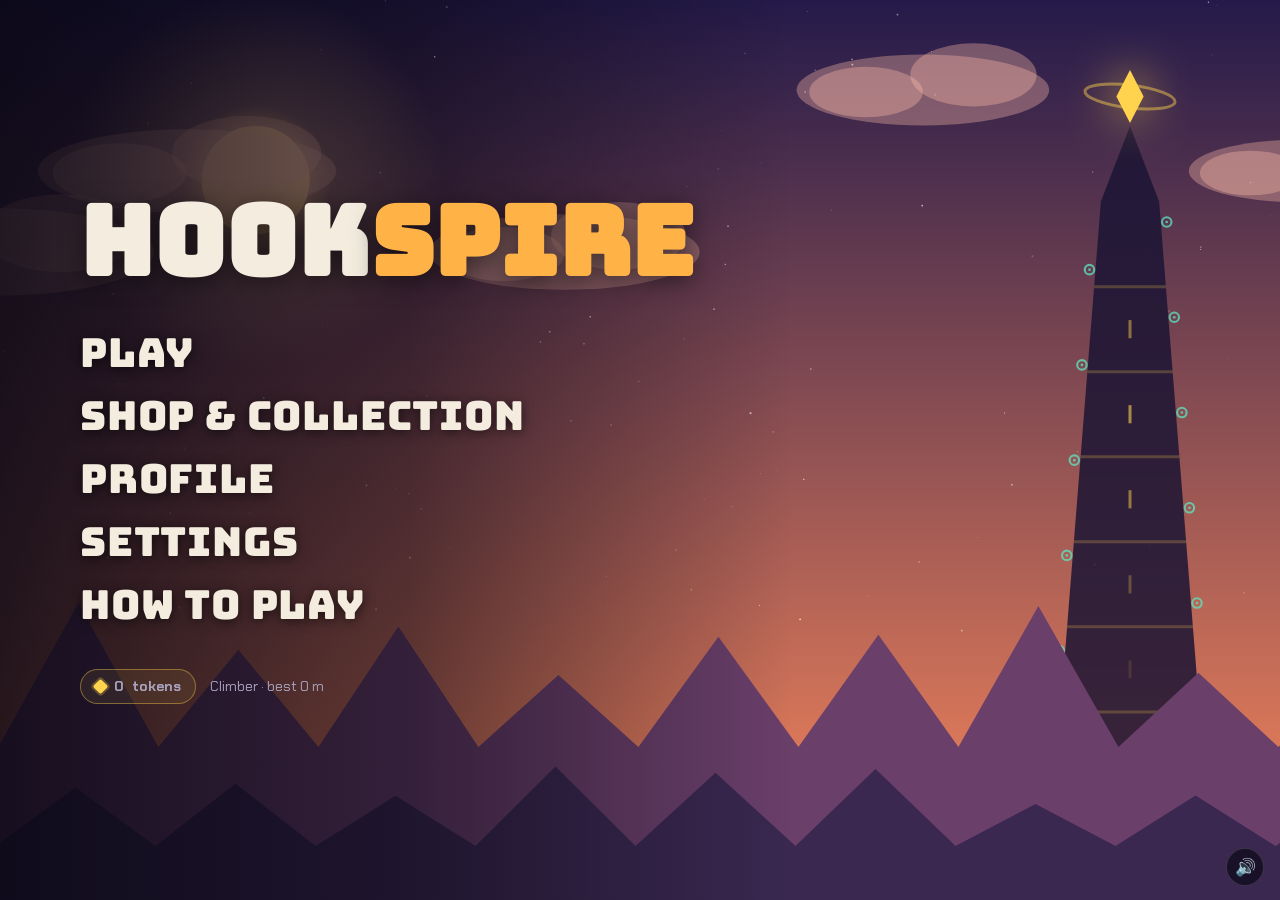
==== commit df52312f: "Simpler menu: a main list over the background, plus Play, Shop & Collection and Profile screens Co-A" ====
--- a/hookspire/index.html
+++ b/hookspire/index.html
@@ -54,6 +54,27 @@
 #banner.show, #wbanner.show { opacity: 1; }
 
 /* Overlay */
+#overlay.main { place-items: center start; background: linear-gradient(90deg, rgba(8,6,18,.85) 0%, rgba(8,6,18,.55) 32%, rgba(8,6,18,0) 62%); }
+.mainmenu { display: grid; gap: clamp(18px, 4vh, 34px); align-content: center; padding: 10px clamp(8px, 5vw, 72px); }
+.mainmenu .logo { font-size: clamp(52px, 10vw, 96px); text-shadow: 0 4px 24px rgba(0,0,0,.5); }
+.mm-list { display: grid; gap: 2px; justify-items: start; }
+.mm-item { font-family: var(--display); font-size: clamp(26px, 4.2vw, 40px); letter-spacing: .02em; color: #f3ecdf; background: none; border: 0; padding: 4px 0; cursor: pointer; text-align: left; text-shadow: 0 2px 12px rgba(0,0,0,.6); transition: color .15s, transform .15s; }
+.mm-item:hover, .mm-item:focus-visible { color: var(--rope); transform: translateX(12px); outline: none; }
+.mm-item:hover::before, .mm-item:focus-visible::before { content: '▸ '; }
+.mm-cont { font-size: clamp(18px, 2.6vw, 24px); color: var(--mint); }
+.mm-foot { margin: 0; color: var(--dim); font-size: 14px; display: flex; gap: 14px; align-items: center; flex-wrap: wrap; }
+.pcols { display: grid; grid-template-columns: repeat(3, minmax(0, 1fr)); gap: 18px; align-items: start; }
+.pcols .msec { align-content: start; }
+.mainmenu { justify-self: start; }
+.pcols .modes, #scr-coll .modes { grid-template-columns: 1fr; gap: 6px; }
+#scr-coll .modes.two { grid-template-columns: repeat(2, minmax(0, 1fr)); }
+#scr-play .mode, #scr-coll .mode { display: flex; align-items: center; gap: 10px; padding: 11px 14px; }
+#scr-play .mode small, #scr-coll .mode small { display: none; }
+.mode .mi { font-style: normal; font-size: 20px; width: 26px; text-align: center; }
+.pdesc { margin: 0; box-sizing: border-box; width: 100%; min-height: 2.8em; color: var(--dim); font-size: 14px; padding: 10px 14px; border-radius: 10px; background: rgba(255,255,255,.04); border: 1px solid var(--line); }
+.pdesc b { color: var(--ink); }
+@media (max-width: 720px) { .pcols { grid-template-columns: 1fr; } }
+@media (max-height: 520px) { .mainmenu { gap: 10px; } .mainmenu .logo { font-size: 44px; } .mm-item { font-size: 22px; padding: 2px 0; } .mm-cont { font-size: 16px; } }
 #overlay { position: fixed; inset: 0; display: grid; place-items: center; overflow-y: auto; background: radial-gradient(ellipse at 50% 40%, rgba(18,15,36,.2), rgba(8,6,18,.65)); padding-block: 24px; padding-left: max(16px, env(safe-area-inset-left, 0px)); padding-right: max(16px, env(safe-area-inset-right, 0px)); }
 .panel { width: min(600px, 100%); background: var(--panel); border: 1px solid var(--line); border-radius: 16px; padding: 26px clamp(18px, 4vw, 32px); display: grid; gap: 18px; box-shadow: 0 24px 60px rgba(0,0,0,.45); backdrop-filter: blur(6px); }
 .panel.wide { width: min(880px, 100%); }
@@ -344,54 +365,73 @@
   <div class="hint" id="w-hint"><b>H</b> help · <b>Mouse</b> aim · <b>Space</b> hook · <b>W</b> reel / jump · <b>S</b> let out · <b>A / D</b> swing · <b>1–5</b> abilities · <b>Tab</b> equip · <b>M</b> map · <b>R</b> campfire · <b>Esc</b> pause</div>
 </div>
 
-<div id="overlay">
-  <section class="panel" id="scr-menu">
-    <div class="head-row">
-      <h1 class="logo" id="m-logo">Hook<span>spire</span></h1>
-      <span class="tok"><span class="coin"></span><span id="m-tokens">0</span> tokens</span>
+<div id="overlay" class="main">
+  <section class="mainmenu" id="scr-menu">
+    <h1 class="logo" id="m-logo">Hook<span>spire</span></h1>
+    <nav class="mm-list" aria-label="Main menu">
+      <button class="mm-item mm-cont" id="m-last" hidden></button>
+      <button class="mm-item" id="mm-play">Play</button>
+      <button class="mm-item" id="mm-coll">Shop &amp; Collection</button>
+      <button class="mm-item" id="mm-prof">Profile</button>
+      <button class="mm-item" id="b-settings">Settings</button>
+      <button class="mm-item" id="b-help">How to Play</button>
+    </nav>
+    <p class="mm-foot"><span class="tok"><span class="coin"></span><span id="m-tokens">0</span> tokens</span> <span id="mm-who"></span></p>
+  </section>
+
+  <section class="panel wide" id="scr-play" hidden>
+    <div class="head-row"><h2>Play</h2><button class="link" id="b-pl-back">Back</button></div>
+    <div class="pcols">
+      <div class="msec"><span class="label">Climb</span>
+        <div class="modes">
+          <button class="mode" id="m-solo"><i class="mi" aria-hidden="true">🧗</i><b>Climb</b><small>Reach the summit at 780 m. Checkpoints every 60 m.</small></button>
+          <button class="mode" id="m-coop"><i class="mi" aria-hidden="true">🤝</i><b>Co-op Climb</b><small>Climb with friends and hook onto each other.</small></button>
+          <button class="mode" id="m-race"><i class="mi" aria-hidden="true">🏁</i><b>Race</b><small>Race bots and friends to a height or against the clock.</small></button>
+          <button class="mode" id="m-trial"><i class="mi" aria-hidden="true">⏱️</i><b>Time Trials</b><small>30 courses against the clock. Gold medals unlock skins.</small></button>
+        </div>
+      </div>
+      <div class="msec"><span class="label">Explore</span>
+        <div class="modes">
+          <button class="mode" id="m-world"><i class="mi" aria-hidden="true">🌍</i><b>Hookworld</b><small>An open world to swing around. Find hidden abilities.</small></button>
+          <button class="mode" id="m-story"><i class="mi" aria-hidden="true">📖</i><b>Story Mode</b><small>The Fallen Spire. The whole story, in five chapters. Play solo or with a friend.</small></button>
+          <button class="mode" id="m-dive"><i class="mi" aria-hidden="true">🤿</i><b>Treasure Dive</b><small>10 underwater caves. Grab treasure and get back up before your air runs out. Solo or co-op.</small></button>
+          <button class="mode" id="m-bld"><i class="mi" aria-hidden="true">🧱</i><b>Level Builder</b><small>Build your own levels with blocks, rings, hazards and coins. Play them, share them with a code, or build together online.</small></button>
+          <button class="mode" id="m-train" hidden><i class="mi" aria-hidden="true">💪</i><b>Training Arena</b><small>Spend Grit on upgrades and run drills to earn more.</small></button>
+        </div>
+      </div>
+      <div class="msec"><span class="label">Battle</span>
+        <div class="modes">
+          <button class="mode" id="m-pvp"><i class="mi" aria-hidden="true">💥</i><b>PvP</b><small>Hook, yank and shoot friends and bots. Last one standing wins.</small></button>
+          <button class="mode" id="m-duel"><i class="mi" aria-hidden="true">🗡️</i><b>Duel Arena</b><small>1 vs 1 sword fights, best of 5 rounds. Every round changes the arena. Win to unlock new swords.</small></button>
+          <button class="mode" id="m-tag"><i class="mi" aria-hidden="true">🏷️</i><b>Hook Tag</b><small>Tag or be tagged. Classic or Infection, with bots or friends.</small></button>
+          <button class="mode" id="m-ctf"><i class="mi" aria-hidden="true">🚩</i><b>Capture the Flag</b><small>Red vs Blue. Steal their flag and bring it home. First to 3.</small></button>
+          <button class="mode" id="m-hr"><i class="mi" aria-hidden="true">🏎️</i><b>Hook Racing</b><small>3-lap races on 10 tracks. Boost rings, shortcuts and items. Solo, teams or online.</small></button>
+          <button class="mode" id="m-chess"><i class="mi" aria-hidden="true">♛</i><b>Kingfall</b><small>Real-time chess battle. Command your pieces and take the enemy King.</small></button>
+        </div>
+      </div>
     </div>
-    <p>Aim with the mouse, hold Space to fire your grappling hook, and swing up a 780 m tower. Every checkpoint brings one new hazard.</p>
+    <p class="pdesc" id="pl-desc">Point at a mode to see what it is.</p>
+  </section>
+
+  <section class="panel" id="scr-coll" hidden>
+    <div class="head-row"><h2>Shop &amp; Collection</h2><button class="link" id="b-co-back">Back</button></div>
+    <p class="mm-foot"><span class="tok"><span class="coin"></span><span id="co-tokens">0</span> tokens</span> · <span id="co-pearls">0</span> pearls</p>
+    <div class="modes two">
+      <button class="mode shop" id="m-gacha"><i class="mi" aria-hidden="true">🎰</i><b>Gacha</b><small>Spend 5 tokens to spin for hats, colors, ropes, trails and auras.</small></button>
+      <button class="mode" id="m-dshop"><i class="mi" aria-hidden="true">🐚</i><b>Pearl Shop</b><small>Spend pearls from Treasure Dive on diving gear, pets that follow you everywhere, and ocean items.</small></button>
+      <button class="mode shop" id="m-locker"><i class="mi" aria-hidden="true">🎒</i><b>Locker</b><small>Equip items and skins you've won.</small></button>
+      <button class="mode shop" id="m-ach"><i class="mi" aria-hidden="true">🏆</i><b>Achievements</b><small>30 to earn. Unlock them all for a title.</small></button>
+    </div>
+    <p class="pdesc" id="co-desc">Point at one to see what it is.</p>
+  </section>
+
+  <section class="panel" id="scr-prof" hidden>
+    <div class="head-row"><h2>Profile</h2><button class="link" id="b-pf-back">Back</button></div>
     <div class="profile">
       <label for="name">Climber name</label>
       <input type="text" id="name" maxlength="16" placeholder="Climber" autocomplete="off" spellcheck="false">
       <p class="titled" id="m-title" hidden></p>
       <div class="swatches" id="swatches" role="radiogroup" aria-label="Climber color"></div>
-    </div>
-    <button class="btn primary lastplay" id="m-last" hidden></button>
-    <div class="msec"><span class="label">Climb</span>
-      <div class="modes two">
-        <button class="mode" id="m-solo"><b>Climb</b><small>Reach the summit at 780 m. Checkpoints every 60 m.</small></button>
-        <button class="mode" id="m-coop"><b>Co-op Climb</b><small>Climb with friends and hook onto each other.</small></button>
-        <button class="mode" id="m-race"><b>Race</b><small>Race bots and friends to a height or against the clock.</small></button>
-        <button class="mode" id="m-trial"><b>Time Trials</b><small>30 courses against the clock. Gold medals unlock skins.</small></button>
-      </div>
-    </div>
-    <div class="msec"><span class="label">Explore</span>
-      <div class="modes two">
-        <button class="mode" id="m-world"><b>Hookworld</b><small>An open world to swing around. Find hidden abilities.</small></button>
-        <button class="mode" id="m-story"><b>Story Mode</b><small>The Fallen Spire. The whole story, in five chapters. Play solo or with a friend.</small></button>
-        <button class="mode" id="m-dive"><b>Treasure Dive</b><small>10 underwater caves. Grab treasure and get back up before your air runs out. Solo or co-op.</small></button>
-        <button class="mode" id="m-bld"><b>Level Builder</b><small>Build your own levels with blocks, rings, hazards and coins. Play them, share them with a code, or build together online.</small></button>
-        <button class="mode" id="m-dshop"><b>🐚 Pearl Shop</b><small>Spend pearls from Treasure Dive on diving gear, pets that follow you everywhere, and ocean items.</small></button>
-        <button class="mode" id="m-train" hidden><b>Training Arena</b><small>Spend Grit on upgrades and run drills to earn more.</small></button>
-      </div>
-    </div>
-    <div class="msec"><span class="label">Battle</span>
-      <div class="modes two">
-        <button class="mode" id="m-pvp"><b>PvP</b><small>Hook, yank and shoot friends and bots. Last one standing wins.</small></button>
-        <button class="mode" id="m-tag"><b>Hook Tag</b><small>Tag or be tagged. Classic or Infection, with bots or friends.</small></button>
-        <button class="mode" id="m-ctf"><b>Capture the Flag</b><small>Red vs Blue. Steal their flag and bring it home. First to 3.</small></button>
-        <button class="mode" id="m-duel"><b>Duel Arena</b><small>1 vs 1 sword fights, best of 5 rounds. Every round changes the arena. Win to unlock new swords.</small></button>
-        <button class="mode" id="m-hr"><b>Hook Racing</b><small>3-lap races on 10 tracks. Boost rings, shortcuts and items. Solo, teams or online.</small></button>
-        <button class="mode" id="m-chess"><b>Kingfall</b><small>Real-time chess battle. Command your pieces and take the enemy King.</small></button>
-      </div>
-    </div>
-    <div class="msec"><span class="label">Collection</span>
-      <div class="modes">
-        <button class="mode shop" id="m-gacha"><b>Gacha</b><small>Spend 5 tokens to spin for hats, colors, ropes, trails and auras.</small></button>
-        <button class="mode shop" id="m-locker"><b>Locker</b><small>Equip items and skins you've won.</small></button>
-        <button class="mode shop" id="m-ach"><b>Achievements</b><small>30 to earn. Unlock them all for a title.</small></button>
-      </div>
     </div>
     <dl class="stats">
       <div><dt>Best height</dt><dd id="s-best">0 m</dd></div>
@@ -400,7 +440,6 @@
       <div><dt>Race wins</dt><dd id="s-wins">0</dd></div>
       <div><dt>Achievements</dt><dd id="s-ach">0/30</dd></div>
     </dl>
-    <div class="links"><button class="link" id="b-help">Controls and tower guide</button><button class="link" id="b-settings">Settings</button></div>
     <p class="note">Progress, tokens and items save in this browser on this device. Play with a keyboard and mouse, or with touch on a phone or tablet held sideways.</p>
   </section>
 
@@ -2435,11 +2474,15 @@
 }
 
 // ---------- screens ----------
-const screens = ['scr-menu', 'scr-coop', 'scr-start', 'scr-race', 'scr-lobby', 'scr-results', 'scr-summit', 'scr-pause', 'scr-help', 'scr-gacha', 'scr-locker', 'scr-world', 'scr-loadout', 'scr-train', 'scr-map', 'scr-pvp', 'scr-pvp-lobby', 'scr-pvp-res', 'scr-ach', 'scr-trials', 'scr-trial-res', 'scr-admin', 'scr-tag', 'scr-ctf', 'scr-hr', 'scr-bld', 'scr-bres', 'scr-duel', 'scr-dive', 'scr-dshop', 'scr-dive-res', 'scr-chess', 'scr-settings', 'scr-mhelp', 'scr-story', 'scr-story-res'];
+const screens = ['scr-menu', 'scr-coop', 'scr-start', 'scr-race', 'scr-lobby', 'scr-results', 'scr-summit', 'scr-pause', 'scr-help', 'scr-gacha', 'scr-locker', 'scr-world', 'scr-loadout', 'scr-train', 'scr-map', 'scr-pvp', 'scr-pvp-lobby', 'scr-pvp-res', 'scr-ach', 'scr-trials', 'scr-trial-res', 'scr-admin', 'scr-tag', 'scr-ctf', 'scr-hr', 'scr-play', 'scr-coll', 'scr-prof', 'scr-bld', 'scr-bres', 'scr-duel', 'scr-dive', 'scr-dshop', 'scr-dive-res', 'scr-chess', 'scr-settings', 'scr-mhelp', 'scr-story', 'scr-story-res'];
 let helpReturn = 'scr-menu', current = 'scr-menu';
+var menuReturn = null;
 function show(id) {
+  if (id === 'scr-menu' && menuReturn) id = menuReturn;
+  if (id === 'scr-coll') { $('co-tokens').textContent = String(save.tokens); $('co-pearls').textContent = String(dv().pearls); }
   current = id;
   $('overlay').hidden = !id;
+  $('overlay').classList.toggle('main', id === 'scr-menu');
   for (const s of screens) $(s).hidden = s !== id;
 }
 function refreshMenu() {
@@ -2448,6 +2491,7 @@
   $('s-sum').textContent = String(save.summits);
   $('s-wins').textContent = String(save.raceWins);
   $('m-tokens').textContent = String(save.tokens);
+  $('mm-who').textContent = (save.name || 'Climber') + ' · best ' + Math.floor(save.best) + ' m';
   $('m-train').hidden = !(save.grit && save.grit.arena === 1);
   if (achRefresh) achRefresh();
   if (typeof refreshLast === 'function' && $('m-last')) try { refreshLast(); } catch (e) {}
@@ -7924,12 +7968,22 @@
 function refreshLast() {
   const b = $('m-last'), src = save.last && document.getElementById(save.last);
   b.hidden = !src || src.disabled;
-  if (src) b.textContent = '▶  Play ' + src.querySelector('b').textContent + ' again';
-}
-document.querySelectorAll('#scr-menu .mode').forEach((el) => el.addEventListener('click', () => { if (/^m-(solo|coop|race|world|trial|pvp|tag|ctf|chess)$/.test(el.id)) { save.last = el.id; saveDirty = true; } }));
-$('m-last').addEventListener('click', () => { const src = save.last && document.getElementById(save.last); if (src) src.click(); });
+  if (src) b.textContent = '▶ Continue: ' + src.querySelector('b').textContent;
+}
+document.querySelectorAll('#scr-play .mode').forEach((el) => el.addEventListener('click', () => { menuReturn = 'scr-play'; if (/^m-(solo|coop|race|world|trial|pvp|tag|ctf|chess|story|dive|bld|duel|hr)$/.test(el.id)) { save.last = el.id; saveDirty = true; } }, true));
+document.querySelectorAll('#scr-coll .mode').forEach((el) => el.addEventListener('click', () => { menuReturn = 'scr-coll'; }, true));
+document.querySelectorAll('#scr-menu .mm-item').forEach((el) => el.addEventListener('click', () => { menuReturn = null; }, true));
+for (const [box, out] of [['scr-play', 'pl-desc'], ['scr-coll', 'co-desc']]) document.querySelectorAll('#' + box + ' .mode').forEach((el) => {
+  const say = () => { const d = $(out); d.textContent = ''; const b = document.createElement('b'); b.textContent = el.querySelector('b').textContent + ': '; d.append(b, document.createTextNode(el.querySelector('small').textContent)); };
+  el.addEventListener('pointerenter', say); el.addEventListener('focus', say);
+});
+$('mm-play').addEventListener('click', () => show('scr-play'));
+$('mm-coll').addEventListener('click', () => show('scr-coll'));
+$('mm-prof').addEventListener('click', () => show('scr-prof'));
+for (const id of ['b-pl-back', 'b-co-back', 'b-pf-back']) $(id).addEventListener('click', () => { menuReturn = null; refreshMenu(); show('scr-menu'); });
+$('m-last').addEventListener('click', () => { const src = save.last && document.getElementById(save.last); if (src) { menuReturn = 'scr-play'; src.click(); } });
 refreshLast();
-const BACKS = ['b-back-coop', 'b-back-start', 'b-back-race', 'b-lobby-leave', 'b-res-menu', 'b-sum-menu', 'b-set-back', 'g-back', 'l-back', 'b-w-back', 'b-p-back', 'b-g-back', 'b-c-back', 'b-h-back', 'b-bl-back', 'b-du-back', 'b-dv-back', 'b-k-back', 'b-p-leave', 'b-pr-menu', 'b-tr-back', 'b-ach-back', 'b-help-back', 'b-adm-back', 'b-trr-list'];
+const BACKS = ['b-pl-back', 'b-co-back', 'b-pf-back', 'b-back-coop', 'b-back-start', 'b-back-race', 'b-lobby-leave', 'b-res-menu', 'b-sum-menu', 'b-set-back', 'g-back', 'l-back', 'b-w-back', 'b-p-back', 'b-g-back', 'b-c-back', 'b-h-back', 'b-bl-back', 'b-du-back', 'b-dv-back', 'b-k-back', 'b-p-leave', 'b-pr-menu', 'b-tr-back', 'b-ach-back', 'b-help-back', 'b-adm-back', 'b-trr-list'];
 function menuBack() {
   const sec = document.getElementById(current);
   const b = sec && BACKS.map(id => sec.querySelector('#' + id)).find(Boolean);
@@ -10087,9 +10141,9 @@
 let dsFrom = 'scr-dive';
 const openDiveShop = (from) => { dsFrom = from; renderDiveShop(); show('scr-dshop'); };
 $('b-dv-shop').addEventListener('click', () => openDiveShop('scr-dive'));
-$('m-dshop').addEventListener('click', () => openDiveShop('scr-menu'));
+$('m-dshop').addEventListener('click', () => openDiveShop('scr-coll'));
 $('b-dr-shop').addEventListener('click', () => openDiveShop('scr-dive-res'));
-$('b-ds-back').addEventListener('click', () => { if (dsFrom === 'scr-menu') { refreshMenu(); show('scr-menu'); } else if (dsFrom === 'scr-dive-res' && dive && dive.res) show('scr-dive-res'); else { renderDiveMenu(); show('scr-dive'); } });
+$('b-ds-back').addEventListener('click', () => { if (dsFrom === 'scr-coll') { refreshMenu(); show('scr-coll'); } else if (dsFrom === 'scr-dive-res' && dive && dive.res) show('scr-dive-res'); else { renderDiveMenu(); show('scr-dive'); } });
 $('b-dr-next').addEventListener('click', () => { if (dive && dive.L < DIVE_LEVELS) divePick(dive.L + 1); });
 $('b-dr-retry').addEventListener('click', () => { if (dive) divePick(dive.L); });
 $('b-dr-map').addEventListener('click', () => { dive = null; state = 'menu'; mode = 'solo'; $('whud').hidden = true; $('t-timer').hidden = true; $('t-hint').hidden = true; $('w-hp').hidden = false; $('w-slots').hidden = false; refreshMenu(); renderDiveMenu(); show('scr-dive'); });
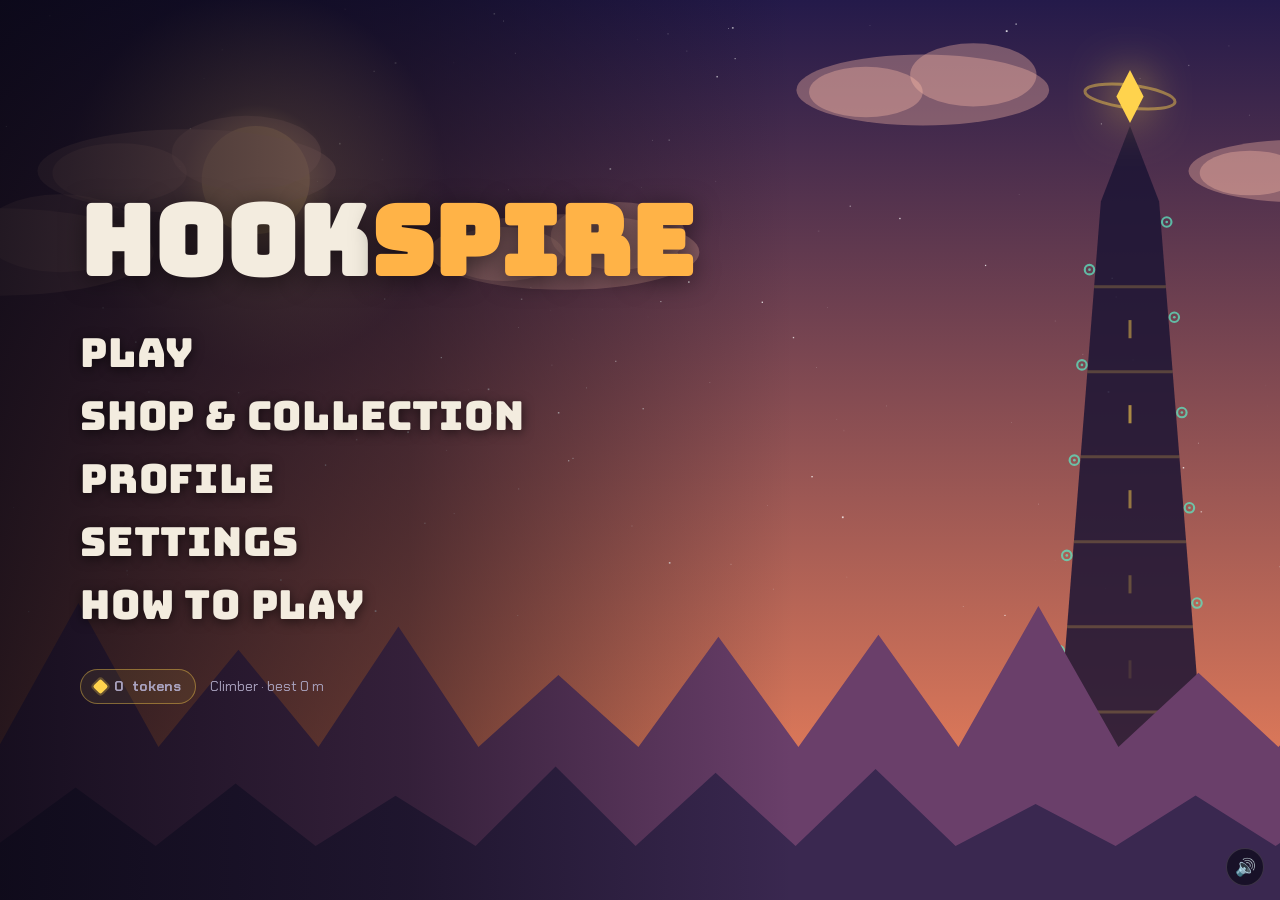
==== commit 2c042dcb: "Cartoon climbers instead of stick figures (outfit color, natural skin and hair, backpack), unique st" ====
--- a/hookspire/index.html
+++ b/hookspire/index.html
@@ -396,7 +396,6 @@
           <button class="mode" id="m-story"><i class="mi" aria-hidden="true">📖</i><b>Story Mode</b><small>The Fallen Spire. The whole story, in five chapters. Play solo or with a friend.</small></button>
           <button class="mode" id="m-dive"><i class="mi" aria-hidden="true">🤿</i><b>Treasure Dive</b><small>10 underwater caves. Grab treasure and get back up before your air runs out. Solo or co-op.</small></button>
           <button class="mode" id="m-bld"><i class="mi" aria-hidden="true">🧱</i><b>Level Builder</b><small>Build your own levels with blocks, rings, hazards and coins. Play them, share them with a code, or build together online.</small></button>
-          <button class="mode" id="m-train" hidden><i class="mi" aria-hidden="true">💪</i><b>Training Arena</b><small>Spend Grit on upgrades and run drills to earn more.</small></button>
         </div>
       </div>
       <div class="msec"><span class="label">Battle</span>
@@ -421,6 +420,7 @@
       <button class="mode" id="m-dshop"><i class="mi" aria-hidden="true">🐚</i><b>Pearl Shop</b><small>Spend pearls from Treasure Dive on diving gear, pets that follow you everywhere, and ocean items.</small></button>
       <button class="mode shop" id="m-locker"><i class="mi" aria-hidden="true">🎒</i><b>Locker</b><small>Equip items and skins you've won.</small></button>
       <button class="mode shop" id="m-ach"><i class="mi" aria-hidden="true">🏆</i><b>Achievements</b><small>30 to earn. Unlock them all for a title.</small></button>
+      <button class="mode" id="m-train" hidden><i class="mi" aria-hidden="true">💪</i><b>Training Arena</b><small>Spend Grit on upgrades and run drills to earn more.</small></button>
     </div>
     <p class="pdesc" id="co-desc">Point at one to see what it is.</p>
   </section>
@@ -3548,6 +3548,133 @@
     ctx.restore();
   }
 }
+
+// ---------- the climber's body: a little cartoon mountaineer ----------
+// your color (or skin) is the outfit; skin tone and hair are natural, and differ from climber to climber
+const SKIN_TONES = ['#f6d2b0', '#eab58e', '#cf9466', '#a26a44', '#74492f'], HAIR_COLS = ['#2a1d16', '#5a3a26', '#9a5a2a', '#d9b25a', '#1d1d2a', '#b04a2a', '#e8e4f0'];
+function shadeHex(c, k) {
+  // k < 0 darkens, k > 0 lightens
+  if (typeof c !== 'string' || c[0] !== '#' || (c.length !== 7 && c.length !== 4)) return k < 0 ? '#2e2a40' : '#f3ecdf';
+  const h = c.length === 4 ? c.slice(1).split('').map(q => q + q).join('') : c.slice(1), n = parseInt(h, 16);
+  const ch = (v) => Math.round(k < 0 ? v * (1 + k) : v + (255 - v) * k);
+  return 'rgb(' + ch(n >> 16 & 255) + ',' + ch(n >> 8 & 255) + ',' + ch(n & 255) + ')';
+}
+function looksOf(o) {
+  if (o.look) return o.look;
+  const key = o.me || o.label == null || o.label === '' || o.label === (save.name || 'You') ? (save.name || 'Climber') : String(o.label);
+  let h = 7; for (let i = 0; i < key.length; i++) h = (h * 31 + key.charCodeAt(i)) >>> 0;
+  return { skin: SKIN_TONES[h % SKIN_TONES.length], hair: HAIR_COLS[(h >> 3) % HAIR_COLS.length], style: (h >> 6) % 3 };
+}
+function drawBody(o, bs, tilt) {
+  const f = o.face || 1, L = looksOf(o), coat = bs.c, flat = typeof bs.c === 'string' ? bs.c : (bs.flat || '#8a86a0');
+  const pants = shadeHex(flat, -0.45), boots = '#3a2a22', edge = 'rgba(18,14,32,0.7)', pack = shadeHex(flat, -0.3);
+  const run = Math.abs(o.vy || 0) > 90 || o.anchor ? 0 : Math.min(1, Math.abs(o.vx || 0) / 300), air = clamp((o.vy || 0) / 900, -1, 1);
+  const ph = Math.sin(gt * 11 + (o.x || 0) * 0.01) * run;
+  // limbs are thick rounded strokes with a dark edge, so they read at small size
+  const limb = (pts, w, col) => { for (const [lw, cc] of [[w + 1.4, edge], [w, col]]) { ctx.strokeStyle = cc; ctx.lineWidth = lw; ctx.beginPath(); ctx.moveTo(pts[0][0], pts[0][1]); for (let i = 1; i < pts.length; i++) ctx.lineTo(pts[i][0], pts[i][1]); ctx.stroke(); } };
+  const dot = (x, y, r, col) => { ctx.fillStyle = edge; ctx.beginPath(); ctx.arc(x, y, r + 0.7, 0, 6.283); ctx.fill(); ctx.fillStyle = col; ctx.beginPath(); ctx.arc(x, y, r, 0, 6.283); ctx.fill(); };
+  ctx.save(); ctx.scale(f, 1);
+  ctx.lineCap = 'round'; ctx.lineJoin = 'round';
+  const glow = bs.g; ctx.shadowBlur = 0;
+  // arms: toward the rope if you're hanging on, out for balance if not
+  let hA, hB, eA, eB;
+  if (o.anchor) {
+    const ang = Math.atan2(o.anchor.y - o.y, o.anchor.x - o.x) - tilt, dx = Math.cos(ang) * f, dy = Math.sin(ang);
+    hA = [0.8 + dx * 10.5, -3.5 + dy * 10.5]; hB = [-0.6 + dx * 8.2 - dy * 1.6, -3.5 + dy * 8.2 + dx * 1.6];
+    eA = [0.8 + dx * 5.5 + dy * 1.2, -3.5 + dy * 5.5 - dx * 1.2]; eB = [-0.6 + dx * 4.4 + dy * 1.8, -3.5 + dy * 4.4 - dx * 1.8];
+  } else {
+    const flap = clamp(-(o.vy || 0) / 700, -1, 1) * 3.5, sw = ph * 3;
+    hA = [4.5 + sw, 3.5 - flap]; eA = [3 + sw * 0.5, 0.5 - flap * 0.4];
+    hB = [-4.2 - sw, 3.2 - flap]; eB = [-2.6 - sw * 0.5, 0.3 - flap * 0.4];
+  }
+  // the back arm and leg go behind the body
+  limb([[-0.6, -3.6], eB, hB], 2.5, shadeHex(flat, -0.18)); dot(hB[0], hB[1], 1.5, L.skin);
+  const kick = air * 2.2;
+  const legPts = (x0, p, back) => {
+    if (run > 0.05) return [[x0, 5.5], [x0 + 2.2 * p + 0.8, 10.4 - Math.abs(p) * 0.6], [x0 + 4.2 * p, 15 - Math.max(0, -p) * 1.6]];
+    const s2 = back ? -1 : 1;
+    return [[x0, 5.5], [x0 + 1.6 + s2 * 0.6 - kick * 0.3, 10.2 + kick * 0.4], [x0 + s2 * 2.4 - kick * 0.6, 15 + kick * 0.5 - (back ? 0.4 : 0)]];
+  };
+  const lb = legPts(-0.9, -ph, true), lf = legPts(0.9, ph, false);
+  limb(lb, 3, shadeHex(pants, -0.2)); ctx.fillStyle = edge; ctx.beginPath(); ctx.ellipse(lb[2][0] + 1, lb[2][1] + 0.4, 3, 1.9, 0, 0, 6.283); ctx.fill(); ctx.fillStyle = '#2a1e18'; ctx.beginPath(); ctx.ellipse(lb[2][0] + 1, lb[2][1] + 0.3, 2.4, 1.4, 0, 0, 6.283); ctx.fill();
+  // backpack with a coil of rope
+  ctx.fillStyle = edge; ctx.beginPath(); ctx.roundRect(-7.6, -4.4, 5.2, 9.6, 2); ctx.fill();
+  ctx.fillStyle = pack; ctx.beginPath(); ctx.roundRect(-7, -3.8, 4.2, 8.4, 1.6); ctx.fill();
+  ctx.strokeStyle = '#d9b27a'; ctx.lineWidth = 1.1; ctx.beginPath(); ctx.ellipse(-5, -4.6, 2.6, 1.3, 0, 0, 6.283); ctx.stroke();
+  // front leg and boot
+  limb(lf, 3, pants); ctx.fillStyle = edge; ctx.beginPath(); ctx.ellipse(lf[2][0] + 1, lf[2][1] + 0.4, 3, 1.9, 0, 0, 6.283); ctx.fill(); ctx.fillStyle = boots; ctx.beginPath(); ctx.ellipse(lf[2][0] + 1, lf[2][1] + 0.3, 2.4, 1.4, 0, 0, 6.283); ctx.fill();
+  // jacket
+  if (glow) { ctx.shadowBlur = glow; ctx.shadowColor = bs.gc; }
+  ctx.fillStyle = edge; ctx.beginPath(); ctx.moveTo(-4.4, -5.6); ctx.quadraticCurveTo(0, -7.2, 4.4, -5.6); ctx.lineTo(4.1, 6.6); ctx.quadraticCurveTo(0, 7.6, -4.1, 6.6); ctx.closePath(); ctx.fill();
+  ctx.fillStyle = coat; ctx.beginPath(); ctx.moveTo(-3.7, -5); ctx.quadraticCurveTo(0, -6.4, 3.7, -5); ctx.lineTo(3.4, 5.9); ctx.quadraticCurveTo(0, 6.8, -3.4, 5.9); ctx.closePath(); ctx.fill();
+  ctx.shadowBlur = 0;
+  ctx.fillStyle = 'rgba(255,255,255,0.16)'; ctx.fillRect(0.6, -4.6, 1.4, 9.6);      // zip highlight
+  ctx.fillStyle = 'rgba(0,0,0,0.35)'; ctx.fillRect(-3.5, 3.6, 7, 1.4);             // belt
+  ctx.fillStyle = '#d9b27a'; ctx.fillRect(1.2, 3.6, 1.4, 1.4);                      // buckle
+  // front arm
+  limb([[0.8, -3.6], eA, hA], 2.6, coat); dot(hA[0], hA[1], 1.6, L.skin);
+  // head: face, hair and an eye that looks where you're going
+  ctx.fillStyle = L.skin; ctx.fillRect(-1, -6.4, 2, 1.6);
+  dot(0, -10.6, 5.3, L.skin);
+  ctx.fillStyle = 'rgba(255,120,110,0.35)'; ctx.beginPath(); ctx.arc(2.6, -8.9, 1.2, 0, 6.283); ctx.fill();
+  ctx.fillStyle = L.hair; ctx.beginPath();
+  if (L.style === 0) { ctx.arc(0, -11.4, 5.5, Math.PI * 0.92, Math.PI * 2.08); ctx.lineTo(-3.5, -9.5); ctx.closePath(); }
+  else if (L.style === 1) { ctx.arc(-0.4, -11.6, 5.6, Math.PI * 0.85, Math.PI * 1.95); ctx.lineTo(1, -14.5); ctx.lineTo(3.4, -13.2); ctx.lineTo(-5.4, -7.5); ctx.closePath(); }
+  else { ctx.arc(0, -11.2, 5.6, Math.PI * 0.95, Math.PI * 2.0); ctx.lineTo(-5.8, -6); ctx.lineTo(-4.4, -6); ctx.closePath(); }
+  ctx.fill();
+  ctx.fillStyle = '#ffffff'; ctx.beginPath(); ctx.ellipse(2.5, -11, 1.25, 1.45, 0, 0, 6.283); ctx.fill();
+  ctx.fillStyle = '#1b1631'; ctx.beginPath(); ctx.arc(2.9, -10.9, 0.8, 0, 6.283); ctx.fill();
+  ctx.strokeStyle = L.hair; ctx.lineWidth = 0.8; ctx.beginPath(); ctx.moveTo(1.4, -13); ctx.lineTo(3.8, -12.8); ctx.stroke();
+  ctx.strokeStyle = 'rgba(60,30,30,0.7)'; ctx.lineWidth = 0.7; ctx.beginPath(); ctx.moveTo(2.6, -7.9); ctx.quadraticCurveTo(3.6, -7.3, 4.3, -8); ctx.stroke();
+  ctx.restore();
+}
+
+// ---------- story characters, standing in the world ----------
+function drawPerson(x, y, p) {
+  // p: { skin, hair, beard, coat, coatLen, pants, hat: [kind, color], apron, hood, mask, prop, sc }
+  const sc = (p.sc || 1) * CS, edge = 'rgba(18,14,32,0.75)', br = Math.sin(gt * 2 + x) * 0.25;
+  ctx.save(); ctx.translate(x, y + 16 - 15.5 * sc); ctx.scale(sc, sc);
+  ctx.lineCap = 'round'; ctx.lineJoin = 'round';
+  const limb = (pts, w, col) => { for (const [lw, cc] of [[w + 1.4, edge], [w, col]]) { ctx.strokeStyle = cc; ctx.lineWidth = lw; ctx.beginPath(); ctx.moveTo(pts[0][0], pts[0][1]); for (let i = 1; i < pts.length; i++) ctx.lineTo(pts[i][0], pts[i][1]); ctx.stroke(); } };
+  // a prop to lean on: staff, hammer or crook
+  if (p.prop) {
+    ctx.strokeStyle = edge; ctx.lineWidth = 2.6; ctx.beginPath(); ctx.moveTo(7, 15); ctx.lineTo(7.5, -14); ctx.stroke();
+    ctx.strokeStyle = p.prop === 'hammer' ? '#5a4a40' : '#8a6d52'; ctx.lineWidth = 1.6; ctx.stroke();
+    if (p.prop === 'hammer') { ctx.fillStyle = edge; ctx.fillRect(3.2, -17.8, 9, 5.6); ctx.fillStyle = '#6a6f80'; ctx.fillRect(3.8, -17.2, 7.8, 4.4); }
+    if (p.prop === 'lamp') { ctx.fillStyle = '#9be15d'; ctx.shadowBlur = 10; ctx.shadowColor = '#9be15d'; ctx.beginPath(); ctx.arc(7.5, -16, 2.6, 0, 6.283); ctx.fill(); ctx.shadowBlur = 0; }
+  }
+  // legs and boots
+  limb([[-1.4, 5], [-1.6, 10], [-1.8, 15]], 3, p.pants); limb([[1.4, 5], [1.6, 10], [1.8, 15]], 3, shadeHex(p.pants, -0.2));
+  ctx.fillStyle = '#2a1e18'; for (const fx of [-1.2, 2.4]) { ctx.beginPath(); ctx.ellipse(fx, 15.3, 2.6, 1.5, 0, 0, 6.283); ctx.fill(); }
+  // coat or robe
+  const len = p.coatLen || 7;
+  ctx.fillStyle = edge; ctx.beginPath(); ctx.moveTo(-4.8, -5.6 + br); ctx.quadraticCurveTo(0, -7.4 + br, 4.8, -5.6 + br); ctx.lineTo(5.4 + len * 0.15, len); ctx.lineTo(-5.4 - len * 0.15, len); ctx.closePath(); ctx.fill();
+  ctx.fillStyle = p.coat; ctx.beginPath(); ctx.moveTo(-4.1, -5 + br); ctx.quadraticCurveTo(0, -6.6 + br, 4.1, -5 + br); ctx.lineTo(4.7 + len * 0.15, len - 0.7); ctx.lineTo(-4.7 - len * 0.15, len - 0.7); ctx.closePath(); ctx.fill();
+  if (p.apron) { ctx.fillStyle = p.apron; ctx.beginPath(); ctx.roundRect(-3, -2 + br, 6, len, 1.2); ctx.fill(); ctx.strokeStyle = 'rgba(0,0,0,0.3)'; ctx.lineWidth = 0.8; ctx.beginPath(); ctx.moveTo(-3, -2 + br); ctx.lineTo(-4, -5 + br); ctx.moveTo(3, -2 + br); ctx.lineTo(4, -5 + br); ctx.stroke(); }
+  ctx.fillStyle = 'rgba(0,0,0,0.3)'; ctx.fillRect(-4.3, 3 + br, 8.6, 1.3);
+  // arms at the sides, one hand on the prop
+  limb([[-3.4, -3.6 + br], [-4.6, 1], [-4.4, 5]], 2.6, shadeHex(p.coat, -0.15)); limb([[3.4, -3.6 + br], [5.6, -1], [7.2, -2]], 2.6, p.coat);
+  ctx.fillStyle = p.skin; for (const [hx, hy] of [[-4.4, 5.4], [7.3, -2.2]]) { ctx.beginPath(); ctx.arc(hx, hy, 1.6, 0, 6.283); ctx.fill(); }
+  // head
+  const hy = -10.8 + br;
+  if (p.hood) { ctx.fillStyle = edge; ctx.beginPath(); ctx.arc(0, hy, 7.4, 0, 6.283); ctx.fill(); ctx.fillStyle = p.hood; ctx.beginPath(); ctx.arc(0, hy, 6.8, 0, 6.283); ctx.fill(); ctx.beginPath(); ctx.moveTo(-6.4, hy + 1); ctx.lineTo(-7.6, hy + 7); ctx.lineTo(-3, hy + 5); ctx.fill(); }
+  ctx.fillStyle = edge; ctx.beginPath(); ctx.arc(0, hy, 5.9, 0, 6.283); ctx.fill();
+  ctx.fillStyle = p.mask || p.skin; ctx.beginPath(); ctx.arc(0, hy, 5.2, 0, 6.283); ctx.fill();
+  if (!p.hood && p.hair) { ctx.fillStyle = p.hair; ctx.beginPath(); ctx.arc(0, hy - 0.8, 5.5, Math.PI * 0.95, Math.PI * 2.05); ctx.closePath(); ctx.fill(); if (p.braid) { ctx.strokeStyle = p.hair; ctx.lineWidth = 2.2; ctx.beginPath(); ctx.moveTo(-4.6, hy); ctx.quadraticCurveTo(-7, hy + 5, -5.6, hy + 10); ctx.stroke(); } }
+  if (p.beard) { ctx.fillStyle = p.beard; ctx.beginPath(); ctx.moveTo(-4.6, hy + 0.6); ctx.quadraticCurveTo(-3.4, hy + 9.4, 0, hy + 10); ctx.quadraticCurveTo(3.4, hy + 9.4, 4.6, hy + 0.6); ctx.quadraticCurveTo(0, hy + 4, -4.6, hy + 0.6); ctx.fill(); ctx.fillRect(-3, hy - 1.8, 2.4, 0.9); ctx.fillRect(0.6, hy - 1.8, 2.4, 0.9); }
+  // eyes (a mask just has slits)
+  ctx.fillStyle = '#1b1631';
+  if (p.mask) { ctx.fillRect(-3.4, hy - 1, 2.4, 1.1); ctx.fillRect(1, hy - 1, 2.4, 1.1); }
+  else { ctx.beginPath(); ctx.arc(-1.9, hy - 0.4, 0.75, 0, 6.283); ctx.arc(1.9, hy - 0.4, 0.75, 0, 6.283); ctx.fill(); if (!p.beard) { ctx.strokeStyle = 'rgba(60,30,30,0.7)'; ctx.lineWidth = 0.7; ctx.beginPath(); ctx.arc(0, hy + 1.6, 1.4, 0.3, Math.PI - 0.3); ctx.stroke(); } }
+  if (p.goggles) { ctx.strokeStyle = '#3a3040'; ctx.lineWidth = 1; ctx.fillStyle = '#7fd8ff'; for (const gx of [-2.2, 2.2]) { ctx.beginPath(); ctx.arc(gx, hy - 4.6, 1.7, 0, 6.283); ctx.fill(); ctx.stroke(); } }
+  if (p.hat) {
+    const [k, c] = p.hat; ctx.fillStyle = edge;
+    if (k === 'cap') { ctx.beginPath(); ctx.arc(0, hy - 2.8, 5.9, Math.PI, 0); ctx.fill(); ctx.fillStyle = c; ctx.beginPath(); ctx.arc(0, hy - 2.8, 5.3, Math.PI, 0); ctx.fill(); ctx.fillRect(1, hy - 3.6, 7, 1.6); }
+    else if (k === 'straw') { ctx.fillStyle = c; ctx.beginPath(); ctx.ellipse(0, hy - 3.6, 9.5, 1.8, 0, 0, 6.283); ctx.fill(); ctx.beginPath(); ctx.arc(0, hy - 4, 4.6, Math.PI, 0); ctx.fill(); ctx.fillStyle = '#9be15d'; ctx.fillRect(-4.4, hy - 5.4, 8.8, 1.2); }
+  }
+  ctx.restore();
+}
+
 function drawClimber(o) {
   // o: {x, y, vx, vy, base, eq, anchor, flash, label, face, hist}
   const eq = o.eq || NOEQ;
@@ -3560,26 +3687,10 @@
   ctx.rotate(tilt); ctx.scale(csc, csc);
   ctx.globalAlpha = (o.flash ? 0.45 : 1) * (o.alpha == null ? 1 : o.alpha);
   if (bs.g) { ctx.shadowBlur = bs.g; ctx.shadowColor = bs.gc; }
-  ctx.strokeStyle = bs.c; ctx.fillStyle = bs.c; ctx.lineWidth = 3; ctx.lineCap = 'round'; ctx.lineJoin = 'round';
-  ctx.beginPath(); ctx.arc(0, -10, 5.5, 0, 6.283); ctx.fill();
-  ctx.beginPath(); ctx.moveTo(0, -4); ctx.lineTo(0, 7); ctx.stroke();
-  const kick = clamp((o.vy || 0) / 900, -1, 1) * 3 + Math.sin(gt * 10) * Math.min(1, Math.abs(o.vx || 0) / 300) * 3;
-  ctx.beginPath(); ctx.moveTo(0, 7); ctx.lineTo(-5 - kick * 0.5, 15 + kick * 0.3); ctx.moveTo(0, 7); ctx.lineTo(5 + kick * 0.5, 15 - kick * 0.3); ctx.stroke();
-  ctx.beginPath();
-  if (o.anchor) {
-    const ang = Math.atan2(o.anchor.y - o.y, o.anchor.x - o.x) - tilt;
-    ctx.moveTo(0, -2); ctx.lineTo(Math.cos(ang) * 11, -2 + Math.sin(ang) * 11);
-    ctx.moveTo(0, -2); ctx.lineTo(Math.cos(ang + 0.5) * 9, -2 + Math.sin(ang + 0.5) * 9);
-  } else {
-    const flap = clamp(-(o.vy || 0) / 700, -1, 1) * 4;
-    ctx.moveTo(0, -2); ctx.lineTo(-8, 3 - flap); ctx.moveTo(0, -2); ctx.lineTo(8, 3 - flap);
-  }
-  ctx.stroke();
-  ctx.shadowBlur = 0;
-  ctx.fillStyle = '#1b1631'; ctx.fillRect((o.face || 1) * 2 - 0.8, -11.5, 1.6, 2);
+  drawBody(o, bs, tilt);
   const admBody = eq.color === 'k_admin_c';
   if (admBody) {
-    ctx.fillStyle = GRED; ctx.fillRect((o.face || 1) * 2 - 0.8, -11.5, 1.6, 2); // red eye
+    ctx.fillStyle = GRED; ctx.fillRect((o.face || 1) * 2.4 - 0.9, -11.9, 1.8, 2.2); // red eye
     if (glitching(1)) {
       // torn slices of the body shifted sideways
       const tk = gTick();
@@ -9171,10 +9282,7 @@
 }
 function drawMasked(x, y) {
   ctx.save(); ctx.translate(x, y);
-  ctx.fillStyle = '#2b3550'; ctx.beginPath(); ctx.moveTo(0, -36); ctx.lineTo(15, 16); ctx.lineTo(-15, 16); ctx.closePath(); ctx.fill();
-  ctx.fillStyle = '#e8e4f0'; ctx.beginPath(); ctx.ellipse(0, -16, 8, 9, 0, 0, 6.283); ctx.fill();
-  ctx.fillStyle = '#12101f'; ctx.fillRect(-5, -18, 3, 2); ctx.fillRect(2, -18, 3, 2);
-  ctx.strokeStyle = '#9fb6d8'; ctx.lineWidth = 2; ctx.beginPath(); ctx.moveTo(-8, -26); ctx.lineTo(8, -26); ctx.stroke();
+  drawPerson(0, 0, { skin: '#e8e4f0', mask: '#e8e4f0', hood: '#2b3550', coat: '#2b3550', coatLen: 13, pants: '#1e2438' });
   ctx.font = '600 13px "Chakra Petch", sans-serif'; ctx.textAlign = 'center'; ctx.fillStyle = story.gateOpen ? '#9fb6d8' : 'rgba(243,236,223,.5)';
   ctx.fillText(story.gateOpen ? 'The Masked Climber' : '???', 0, -48);
   ctx.restore();
@@ -9217,32 +9325,21 @@
 }
 function drawRook(x, y) {
   ctx.save(); ctx.translate(x, y);
-  ctx.fillStyle = '#7a5a40'; ctx.beginPath(); ctx.moveTo(0, -30); ctx.lineTo(16, 16); ctx.lineTo(-16, 16); ctx.closePath(); ctx.fill();
-  ctx.fillStyle = '#e0b48a'; ctx.beginPath(); ctx.arc(0, -14, 8, 0, 6.283); ctx.fill();
-  ctx.fillStyle = '#d9d4cc'; ctx.beginPath(); ctx.moveTo(-7, -11); ctx.quadraticCurveTo(0, 4, 7, -11); ctx.closePath(); ctx.fill();
-  ctx.fillStyle = '#ffb347'; ctx.beginPath(); ctx.arc(0, -18, 8, Math.PI, 0); ctx.fill(); ctx.fillRect(0, -19.5, 12, 3);
-  ctx.strokeStyle = '#8a6d52'; ctx.lineWidth = 3; ctx.beginPath(); ctx.moveTo(-19, 16); ctx.lineTo(-19, -24); ctx.stroke();
+  drawPerson(0, 0, { skin: '#e0b48a', hair: '#d9d4cc', beard: '#d9d4cc', coat: '#7a5a40', coatLen: 12, pants: '#4a4058', hat: ['cap', '#ffb347'], prop: 'staff' });
   ctx.font = '600 13px "Chakra Petch", sans-serif'; ctx.textAlign = 'center'; ctx.fillStyle = story.gateOpen ? '#ffb347' : 'rgba(243,236,223,.5)';
   ctx.fillText(story.gateOpen ? 'Old Rook' : 'Old Rook (behind the door)', 0, -46);
   ctx.restore();
 }
 function drawKindra(x, y) {
   ctx.save(); ctx.translate(x, y);
-  ctx.fillStyle = '#6b4a3a'; ctx.beginPath(); ctx.moveTo(0, -30); ctx.lineTo(16, 16); ctx.lineTo(-16, 16); ctx.closePath(); ctx.fill();
-  ctx.fillStyle = '#c48a5c'; ctx.beginPath(); ctx.arc(0, -14, 8, 0, 6.283); ctx.fill();
-  ctx.fillStyle = '#c2402a'; ctx.beginPath(); ctx.arc(0, -17, 8, Math.PI, 0); ctx.fill(); ctx.fillRect(5, -16, 3, 14);
-  ctx.strokeStyle = '#8a7068'; ctx.lineWidth = 3; ctx.beginPath(); ctx.moveTo(20, 10); ctx.lineTo(20, -18); ctx.stroke();
-  ctx.fillStyle = '#4b4552'; ctx.fillRect(13, -26, 14, 9);
+  drawPerson(0, 0, { skin: '#c48a5c', hair: '#c2402a', braid: true, coat: '#6b4a3a', coatLen: 8, pants: '#3a3040', apron: '#4b3a30', goggles: true, prop: 'hammer' });
   ctx.font = '600 13px "Chakra Petch", sans-serif'; ctx.textAlign = 'center'; ctx.fillStyle = story.gateOpen ? '#ff8a3d' : 'rgba(243,236,223,.5)';
   ctx.fillText(story.gateOpen ? 'Kindra' : 'Kindra (forge closed)', 0, -46);
   ctx.restore();
 }
 function drawBram(x, y) {
   ctx.save(); ctx.translate(x, y);
-  ctx.fillStyle = '#3f7a3a'; ctx.beginPath(); ctx.moveTo(0, -34); ctx.lineTo(16, 16); ctx.lineTo(-16, 16); ctx.closePath(); ctx.fill();
-  ctx.fillStyle = '#c9a27a'; ctx.beginPath(); ctx.arc(0, -14, 8, 0, 6.283); ctx.fill();
-  ctx.strokeStyle = '#8a6d52'; ctx.lineWidth = 3; ctx.beginPath(); ctx.moveTo(20, -30); ctx.lineTo(20, 16); ctx.stroke();
-  ctx.fillStyle = '#9be15d'; ctx.beginPath(); ctx.arc(20, -32, 5, 0, 6.283); ctx.fill();
+  drawPerson(0, 0, { skin: '#c9a27a', hair: '#6a4a2a', beard: '#6a4a2a', coat: '#3f7a3a', coatLen: 9, pants: '#5a4a38', hat: ['straw', '#e0c27a'], prop: 'lamp', sc: 1.12 });
   ctx.font = '600 13px "Chakra Petch", sans-serif'; ctx.textAlign = 'center'; ctx.fillStyle = story.gateOpen ? '#9be15d' : 'rgba(243,236,223,.5)';
   ctx.fillText(story.gateOpen ? 'Bram' : 'Bram (trapped)', 0, -46);
   ctx.restore();
